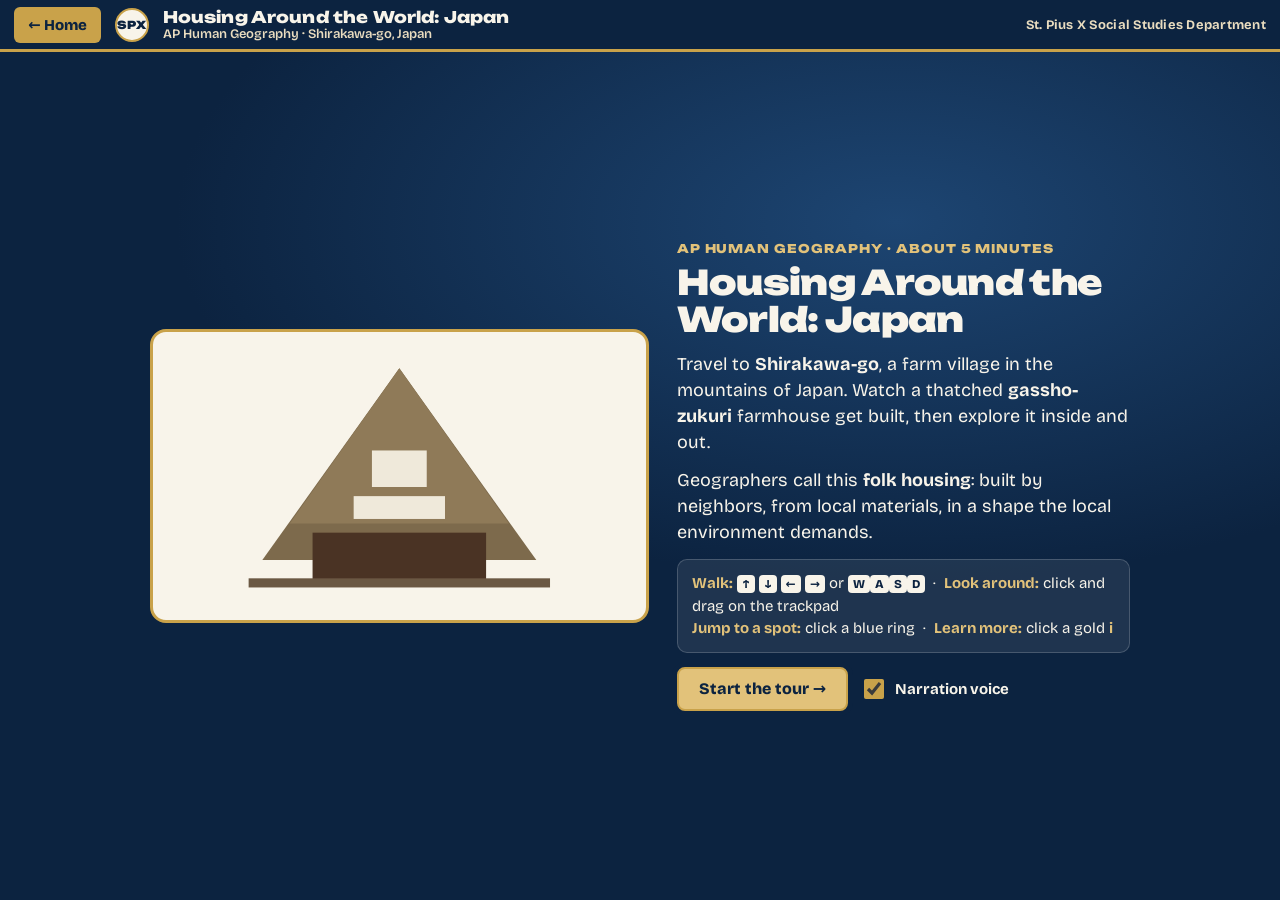
==== japan/index.html @ 526ba835 "Add open house kiosk app: Lowell Mills and Japan housing demos A menu page lets visitors pick one ~5" ====
<!doctype html>
<html lang="en"><head><meta charset="utf-8"><meta name="viewport" content="width=device-width,initial-scale=1,viewport-fit=cover">
<title>Folk vs. Popular Housing</title>
<meta name="description" content="Watch a folk gassho-zukuri farmhouse and a popular Levittown ranch house get built, then explore them in 3D.">
<style>
:root {
  --bg: #14181f;
  --panel: rgba(18, 22, 30, 0.86);
  --panel-solid: #1b212b;
  --line: rgba(255, 255, 255, 0.14);
  --text: #f4f1ea;
  --muted: #b9b4a8;
  --gold: #ffd27a;
  --folk: #c9a35c;
  --pop: #7fb2d9;
  --radius: 14px;
  --font: system-ui, -apple-system, "Segoe UI", Roboto, sans-serif;
  color-scheme: dark;
}

* { box-sizing: border-box; }
html, body { margin: 0; height: 100%; background: var(--bg); color: var(--text); font-family: var(--font); -webkit-tap-highlight-color: transparent; }
body { overflow: hidden; }
button { font: inherit; color: inherit; cursor: pointer; }
[hidden] { display: none !important; }

#stage { position: fixed; inset: 0; }
#stage canvas { display: block; width: 100%; height: 100%; cursor: grab; }

/* ---------- buttons ---------- */
.btn {
  border: 1px solid var(--line); background: var(--panel); color: var(--text);
  padding: 10px 16px; border-radius: 999px; font-weight: 600; font-size: 15px;
  backdrop-filter: blur(6px); -webkit-backdrop-filter: blur(6px);
  transition: background .15s, border-color .15s, transform .1s;
  white-space: nowrap;
}
.btn:hover { border-color: rgba(255, 255, 255, 0.35); }
.btn:active { transform: scale(0.97); }
.btn.primary { background: var(--gold); color: #1d1a12; border-color: var(--gold); }
.btn.primary:hover { background: #ffdc95; }
.btn.ghost { background: rgba(18, 22, 30, 0.6); }
.icon {
  width: 42px; height: 42px; border-radius: 50%; border: 1px solid var(--line);
  background: var(--panel); display: grid; place-items: center; font-weight: 800; font-size: 13px;
  backdrop-filter: blur(6px); -webkit-backdrop-filter: blur(6px);
}
.icon.wide { width: auto; padding: 0 14px; border-radius: 999px; }
.icon svg { width: 22px; height: 22px; }
.icon[aria-pressed="false"] { opacity: 0.55; }
#btn-motion[aria-pressed="true"] { background: var(--gold); color: #1d1a12; opacity: 1; }
#btn-sound[aria-pressed="false"] .waves { display: none; }
button:focus-visible { outline: 3px solid var(--gold); outline-offset: 2px; }

.tag { display: inline-block; font-size: 12px; font-weight: 800; letter-spacing: .06em; text-transform: uppercase; padding: 4px 9px; border-radius: 999px; background: rgba(255, 255, 255, 0.12); }
.tag-folk { background: rgba(201, 163, 92, 0.22); color: #f0cd8c; }
.tag-pop { background: rgba(127, 178, 217, 0.22); color: #a9d2f0; }

/* ---------- home ---------- */
#home {
  position: fixed; inset: 0; overflow-y: auto; z-index: 10;
  background: radial-gradient(1200px 600px at 50% -10%, #2a3341 0%, var(--bg) 60%);
  padding: max(24px, env(safe-area-inset-top)) 16px 40px;
}
.home-head { max-width: 920px; margin: 8px auto 22px; text-align: center; }
.eyebrow { color: var(--gold); font-weight: 700; letter-spacing: .08em; text-transform: uppercase; font-size: 13px; margin: 0 0 6px; }
h1 { font-size: clamp(30px, 6vw, 52px); margin: 0 0 10px; letter-spacing: -0.02em; line-height: 1.05; }
.lede { color: var(--muted); font-size: clamp(15px, 2.2vw, 18px); line-height: 1.5; margin: 0 auto; max-width: 680px; }

.cards { display: grid; grid-template-columns: repeat(auto-fit, minmax(280px, 1fr)); gap: 18px; max-width: 920px; margin: 0 auto; }
.card { background: var(--panel-solid); border: 1px solid var(--line); border-radius: 18px; overflow: hidden; display: flex; flex-direction: column; }
.art { height: 150px; display: grid; place-items: center; }
.art svg { height: 120px; width: auto; }
.art-folk { background: linear-gradient(180deg, #8fb3d6 0%, #d9e3e8 70%, #7a8048 70%); }
.art-pop { background: linear-gradient(180deg, #8db8e6 0%, #eef3f6 70%, #6f8f45 70%); }
.card-body { padding: 16px 18px 18px; display: flex; flex-direction: column; gap: 6px; flex: 1; }
.card h2 { margin: 6px 0 0; font-size: 22px; }
.card .place { margin: 0; color: var(--gold); font-weight: 600; font-size: 14px; }
.card p { margin: 0; color: var(--muted); line-height: 1.45; }
.card .tag { align-self: flex-start; }
.card .start { margin-top: auto; align-self: flex-start; margin-top: 12px; }

.options { max-width: 920px; margin: 22px auto 0; display: flex; flex-wrap: wrap; gap: 12px 22px; align-items: center; justify-content: center; }
.option { display: flex; align-items: center; gap: 10px; flex-wrap: wrap; justify-content: center; }
.opt-label { color: var(--muted); font-weight: 600; }
.segmented { display: inline-flex; background: var(--panel-solid); border: 1px solid var(--line); border-radius: 999px; padding: 3px; }
.segmented button { border: 0; background: transparent; padding: 8px 14px; border-radius: 999px; font-weight: 700; font-size: 14px; color: var(--muted); }
.segmented button[aria-checked="true"] { background: var(--gold); color: #1d1a12; }
.toggle { display: inline-flex; gap: 8px; align-items: center; font-weight: 600; color: var(--muted); cursor: pointer; }
.toggle input { width: 18px; height: 18px; accent-color: var(--gold); }
.toggle.small { display: flex; justify-content: center; font-size: 14px; font-weight: 500; margin: 8px auto 0; max-width: 620px; text-align: left; }
.vr-note { max-width: 620px; margin: 14px auto 0; text-align: center; color: var(--muted); font-size: 14px; line-height: 1.5; background: rgba(255, 210, 122, 0.08); border: 1px solid rgba(255, 210, 122, 0.25); padding: 10px 14px; border-radius: 12px; }
.home-foot { max-width: 720px; margin: 26px auto 0; color: var(--muted); font-size: 14px; line-height: 1.55; text-align: center; }

/* ---------- HUD ---------- */
#hud { position: fixed; inset: 0; pointer-events: none; z-index: 5; }
#hud > * { pointer-events: auto; }
.topbar {
  position: absolute; top: 0; left: 0; right: 0; display: flex; align-items: center; gap: 10px;
  padding: max(10px, env(safe-area-inset-top)) max(12px, env(safe-area-inset-right)) 10px max(12px, env(safe-area-inset-left));
  pointer-events: none;
}
.topbar > * { pointer-events: auto; }
.topbar .title { flex: 1; display: flex; flex-direction: column; align-items: center; gap: 3px; text-align: center; min-width: 0; text-shadow: 0 1px 6px rgba(0,0,0,.7); }
.topbar .title strong { font-size: 17px; white-space: nowrap; overflow: hidden; text-overflow: ellipsis; max-width: 100%; }
.tools { display: flex; gap: 8px; }

.progress { position: absolute; top: calc(max(10px, env(safe-area-inset-top)) + 58px); left: 50%; transform: translateX(-50%); width: min(420px, calc(100% - 32px)); text-align: center; pointer-events: none; }
.progress .bar { height: 5px; border-radius: 9px; background: rgba(0, 0, 0, 0.4); overflow: hidden; }
.progress .bar span { display: block; height: 100%; width: 0; background: var(--gold); transition: width .5s; }
.progress p { margin: 6px 0 0; font-size: 13px; font-weight: 700; text-shadow: 0 1px 4px rgba(0,0,0,.8); }

.bottom {
  position: absolute; left: 0; right: 0; bottom: 0; display: flex; flex-direction: column; align-items: center; gap: 10px;
  padding: 0 16px max(14px, env(safe-area-inset-bottom)); pointer-events: none;
}
.bottom > * { pointer-events: auto; }
.caption {
  margin: 0; max-width: 760px; background: var(--panel); border: 1px solid var(--line); border-radius: var(--radius);
  padding: 12px 16px; font-size: clamp(15px, 2.1vw, 19px); line-height: 1.45; text-align: center;
  backdrop-filter: blur(6px); -webkit-backdrop-filter: blur(6px);
}
.caption:empty { display: none; }
.controls { display: flex; gap: 8px; flex-wrap: wrap; justify-content: center; }
.controls.explore { flex-direction: column; align-items: center; gap: 8px; max-width: 100%; }
.chips { display: flex; gap: 6px; overflow-x: auto; max-width: min(900px, 100vw - 32px); padding: 2px; scrollbar-width: none; }
.chips::-webkit-scrollbar { display: none; }
.chip { border: 1px solid var(--line); background: var(--panel); border-radius: 999px; padding: 8px 12px; font-size: 14px; font-weight: 600; white-space: nowrap; backdrop-filter: blur(6px); -webkit-backdrop-filter: blur(6px); }
.chip[aria-current="true"] { border-color: #5fe0ff; color: #9becff; }
.row { display: flex; gap: 8px; flex-wrap: wrap; justify-content: center; }

.info {
  position: absolute; right: max(16px, env(safe-area-inset-right)); top: 50%; transform: translateY(-50%);
  width: min(380px, calc(100% - 32px)); background: var(--panel-solid); border: 1px solid rgba(255, 210, 122, 0.4);
  border-radius: 18px; padding: 18px 20px 20px; box-shadow: 0 18px 50px rgba(0, 0, 0, 0.45);
  animation: pop .18s ease-out;
}
.info h3 { margin: 0 34px 8px 0; color: var(--gold); font-size: 21px; }
.info p { margin: 0; line-height: 1.55; font-size: 16px; }
.info .close { position: absolute; top: 10px; right: 10px; width: 36px; height: 36px; border-radius: 50%; border: 1px solid var(--line); background: transparent; font-size: 22px; line-height: 1; }
@keyframes pop { from { opacity: 0; transform: translateY(-50%) scale(0.96); } }

.hint { position: absolute; left: 50%; top: calc(max(10px, env(safe-area-inset-top)) + 100px); transform: translateX(-50%); margin: 0; background: rgba(0, 0, 0, 0.55); padding: 7px 14px; border-radius: 999px; font-size: 13px; font-weight: 600; pointer-events: none; transition: opacity .6s; white-space: nowrap; max-width: calc(100% - 24px); overflow: hidden; text-overflow: ellipsis; }
.hint.fade { opacity: 0; }

@media (max-width: 640px) {
  .topbar .title strong { display: none; }
  .hint { white-space: normal; text-align: center; border-radius: 14px; width: max-content; }
  .tools { gap: 6px; }
  .icon { width: 38px; height: 38px; }
  #btn-home { padding: 8px 12px; font-size: 14px; }
  .btn { padding: 9px 13px; font-size: 14px; }
  .info { top: auto; bottom: max(12px, env(safe-area-inset-bottom)); transform: none; left: 16px; right: 16px; width: auto; animation: none; max-height: 60vh; overflow-y: auto; }
  .caption { padding: 10px 12px; }
}
@media (max-height: 480px) and (orientation: landscape) {
  .progress { top: 8px; width: 240px; }
  .topbar .title { visibility: hidden; }
  .hint { top: 56px; }
  .caption { font-size: 14px; padding: 8px 12px; max-width: 70vw; }
  .info { top: 10px; bottom: 10px; transform: none; max-height: none; overflow-y: auto; left: auto; width: 360px; }
}

/* ---------- walking joystick (touch screens) ---------- */
#stick {
  position: absolute; left: max(16px, env(safe-area-inset-left)); bottom: calc(max(14px, env(safe-area-inset-bottom)) + 150px);
  width: 112px; height: 112px; border-radius: 50%; touch-action: none;
  background: radial-gradient(circle, rgba(18, 22, 30, 0.35) 0%, rgba(18, 22, 30, 0.7) 100%);
  border: 2px solid rgba(255, 255, 255, 0.28); backdrop-filter: blur(4px); -webkit-backdrop-filter: blur(4px);
}
#stick .knob {
  position: absolute; left: 50%; top: 50%; width: 48px; height: 48px; margin: -24px 0 0 -24px; border-radius: 50%;
  background: var(--gold); box-shadow: 0 2px 10px rgba(0, 0, 0, 0.45); pointer-events: none;
}
#stick.active { border-color: var(--gold); }
@media (max-width: 640px) { #stick { bottom: calc(max(14px, env(safe-area-inset-bottom)) + 215px); } }
@media (max-height: 480px) and (orientation: landscape) {
  #stick { bottom: max(12px, env(safe-area-inset-bottom)); width: 100px; height: 100px; }
}

/* ---------- VR overlays ---------- */
#vr-exit {
  position: fixed; z-index: 20; top: max(8px, env(safe-area-inset-top)); left: 50%; transform: translateX(-50%);
  width: 34px; height: 34px; border-radius: 50%; border: 1px solid rgba(255,255,255,.3); background: rgba(0,0,0,.45); font-size: 16px; opacity: .7;
}
body.stereo::after { content: ""; position: fixed; top: 0; bottom: 0; left: 50%; width: 2px; margin-left: -1px; background: #000; z-index: 4; pointer-events: none; }
#rotate { position: fixed; inset: 0; z-index: 30; background: var(--bg); display: grid; place-items: center; text-align: center; padding: 24px; }
#rotate p { font-size: 20px; font-weight: 700; max-width: 300px; margin: 18px auto 0; }
#rotate .phone { width: 56px; height: 96px; border: 4px solid var(--gold); border-radius: 12px; margin: 0 auto; animation: turn 1.8s ease-in-out infinite; }
@keyframes turn { 0%, 30% { transform: rotate(0); } 60%, 100% { transform: rotate(-90deg); } }
@media (orientation: landscape) { body.stereo #rotate { display: none !important; } }
@media (orientation: portrait) { body.stereo #rotate { display: grid !important; } }

#loading { position: fixed; inset: 0; z-index: 40; background: rgba(20, 24, 31, 0.92); display: grid; place-content: center; justify-items: center; gap: 14px; font-weight: 700; }
.spinner { width: 42px; height: 42px; border-radius: 50%; border: 4px solid rgba(255,255,255,.15); border-top-color: var(--gold); animation: spin 0.9s linear infinite; }
@keyframes spin { to { transform: rotate(360deg); } }
#fatal { position: fixed; inset: 0; z-index: 50; background: var(--bg); display: grid; place-content: center; text-align: center; padding: 24px; font-size: 18px; line-height: 1.5; }

@media (prefers-reduced-motion: reduce) {
  * { animation-duration: 0.01ms !important; transition-duration: 0.01ms !important; }
}

</style>
</head><body>


  <div id="stage"></div>

  <!-- ===================== Home screen ===================== -->
  <main id="home">
    <header class="home-head">
      <p class="eyebrow">AP Human Geography · Unit 3</p>
      <h1>Folk vs. Popular Housing</h1>
      <p class="lede">Watch two houses get built, step by step, then explore them inside and out. Compare who built each one, what it's made of, and why it looks the way it does.</p>
    </header>

    <section class="cards">
      <article class="card" data-house="gassho">
        <div class="art art-folk" aria-hidden="true">
          <svg viewBox="0 0 200 110"><path d="M100 8 L40 92 H160 Z" fill="#7d6a4c"/><path d="M100 8 L52 76 H148 Z" fill="#8f7a58"/><rect x="62" y="80" width="76" height="22" fill="#4a3324"/><rect x="88" y="44" width="24" height="16" fill="#efe9da"/><rect x="80" y="64" width="40" height="10" fill="#efe9da"/><rect x="34" y="100" width="132" height="4" fill="#6b5843"/></svg>
        </div>
        <div class="card-body">
          <span class="tag tag-folk">Folk housing</span>
          <h2>Gassho-zukuri farmhouse</h2>
          <p class="place">Shirakawa-go, Japan</p>
          <p>A thatched farmhouse built by a whole village, shaped by heavy mountain snow.</p>
          <button class="btn primary start" data-house="gassho">Start the tour</button>
        </div>
      </article>

      <article class="card" data-house="levittown">
        <div class="art art-pop" aria-hidden="true">
          <svg viewBox="0 0 200 110"><rect x="20" y="100" width="160" height="4" fill="#9a9a9a"/><path d="M36 60 L100 32 L164 60 Z" fill="#4a4c50"/><rect x="44" y="60" width="112" height="40" fill="#c9d8b8"/><rect x="56" y="70" width="22" height="16" fill="#a9c8d8" stroke="#fff" stroke-width="2"/><rect x="92" y="70" width="14" height="30" fill="#8f3b33"/><rect x="120" y="70" width="22" height="16" fill="#a9c8d8" stroke="#fff" stroke-width="2"/><rect x="58" y="34" width="10" height="20" fill="#a5523a"/></svg>
        </div>
        <div class="card-body">
          <span class="tag tag-pop">Popular housing</span>
          <h2>Levittown ranch house</h2>
          <p class="place">Levittown, New York, 1949</p>
          <p>A mass-produced suburban house, one of thousands built on an assembly line.</p>
          <button class="btn primary start" data-house="levittown">Start the tour</button>
        </div>
      </article>
    </section>

    <section class="options">
      <div class="option">
        <span class="opt-label">How are you viewing?</span>
        <div class="segmented" role="radiogroup" aria-label="Viewing mode">
          <button role="radio" aria-checked="true" data-mode="screen">On this screen</button>
          <button role="radio" aria-checked="false" data-mode="vr">Cardboard VR</button>
        </div>
      </div>
      <label class="toggle"><input type="checkbox" id="opt-sound" checked> <span>Narration voice</span></label>
      <label class="toggle"><input type="checkbox" id="opt-captions" checked> <span>Captions</span></label>
    </section>
    <p class="vr-note" id="vr-note" hidden></p>
    <label class="toggle small" id="simple-vr-wrap" hidden><input type="checkbox" id="opt-simple-vr"> <span>Use simple split-screen VR instead (try this if VR doesn't start)</span></label>

    <footer class="home-foot">
      <p><strong>Controls:</strong> walk with the arrow keys or W A S D (hold Shift to hurry), and drag to look around. On a phone, walk with the joystick in the corner. Click the blue rings to jump to a spot and the gold <b>i</b> buttons to learn more. <span id="vr-help">In Cardboard VR, look at something for two seconds to select it, and look down at your feet for the menu.</span></p>
    </footer>
  </main>

  <!-- ===================== In-experience HUD ===================== -->
  <div id="hud" hidden>
    <header class="topbar">
      <button class="btn ghost" id="btn-home" aria-label="Back to houses">← Houses</button>
      <div class="title">
        <span class="tag" id="hud-tag">Folk housing</span>
        <strong id="hud-title">House</strong>
      </div>
      <div class="tools">
        <button class="icon" id="btn-cc" aria-pressed="true" title="Captions">CC</button>
        <button class="icon" id="btn-sound" aria-pressed="true" title="Narration">
          <svg viewBox="0 0 24 24"><path d="M4 9v6h4l5 4V5L8 9H4z" fill="currentColor"/><path class="waves" d="M16 8.5a4.5 4.5 0 0 1 0 7M18.5 6a8 8 0 0 1 0 12" stroke="currentColor" stroke-width="2" fill="none" stroke-linecap="round"/></svg>
        </button>
        <button class="icon" id="btn-motion" aria-pressed="false" title="Look around by moving your phone" hidden>
          <svg viewBox="0 0 24 24"><rect x="7" y="2.5" width="10" height="19" rx="2.2" fill="none" stroke="currentColor" stroke-width="2"/><path d="M2.5 9a9 9 0 0 0 0 6M21.5 9a9 9 0 0 1 0 6" stroke="currentColor" stroke-width="2" fill="none" stroke-linecap="round"/></svg>
        </button>
        <button class="icon wide" id="btn-vr" title="Cardboard VR" hidden>VR</button>
      </div>
    </header>

    <div class="progress" id="progress">
      <div class="bar"><span id="progress-fill"></span></div>
      <p id="progress-label">Step 1</p>
    </div>

    <div class="bottom">
      <p id="caption" class="caption" aria-live="polite"></p>
      <div class="controls" id="controls-build">
        <button class="btn" id="btn-pause">Pause</button>
        <button class="btn" id="btn-next">Next step ›</button>
        <button class="btn" id="btn-skip">Skip to the tour »</button>
      </div>
      <div class="controls explore" id="controls-explore" hidden>
        <div class="chips" id="chips"></div>
        <div class="row">
          <button class="btn" id="btn-replay">↺ Watch it built again</button>
          <button class="btn primary" id="btn-switch">Switch house →</button>
        </div>
      </div>
    </div>

    <aside class="info" id="info" hidden>
      <button class="close" id="info-close" aria-label="Close">×</button>
      <h3 id="info-title"></h3>
      <p id="info-body"></p>
    </aside>

    <p class="hint" id="hint"></p>
    <div id="stick" hidden aria-label="Walk: drag the joystick"><div class="knob"></div></div>
  </div>

  <button id="vr-exit" hidden aria-label="Exit VR">✕</button>
  <div id="rotate" hidden><div><div class="phone"></div><p>Turn your phone sideways, then slide it into the viewer.</p></div></div>
  <div id="loading" hidden><div class="spinner"></div><p>Building the scene…</p></div>
  <div id="fatal" hidden></div>

  <script>
(()=>{var Jo="170";var su=1;var rd=0,Ps=1,Hr=2;var ji=100,sd=101,ad=102;var od=200,ld=201,cd=202,hd=203,Ko=204,$o=205,ud=206,dd=207,pd=208,fd=209,md=210,gd=211,vd=212,yd=213,_d=214,xd=0,bd=1,Md=2,Sd=3,wd=4,Ed=5,Td=6,Ad=7;var au=300,Ur=301,Dr=302,Qo=303,el=304,Ya=306,Ji=1e3,gs=1001,tl=1002,Fn=1003,Rd=1004;var Ns=1005;var si=1006,fo=1007;var Cr=1008;var Ti=1009,ou=1010,lu=1011,vs=1012,wc=1013,Ki=1014,ai=1015,Is=1016,Ec=1017,Tc=1018,Nr=1020,cu=35902,hu=1021,uu=1022,jn=1023,du=1024,pu=1025,ys=1026,Or=1027,fu=1028,Ac=1029,mu=1030,Rc=1031;var Cc=1033,fa=33776,ma=33777,ga=33778,va=33779,nl=35840,il=35841,rl=35842,sl=35843,al=36196,ol=37492,ll=37496,cl=37808,hl=37809,ul=37810,dl=37811,pl=37812,fl=37813,ml=37814,gl=37815,vl=37816,yl=37817,_l=37818,xl=37819,bl=37820,Ml=37821,ya=36492,Sl=36494,wl=36495,gu=36283,El=36284,Tl=36285,Al=36286;var _a=2300,Rl=2301,mo=2302,jc=2400,qc=2401,Yc=2402;var Rr="",Ut="srgb",Gr="srgb-linear",Za="linear",_t="srgb";var ur=7680;var Cd=512,Pd=513,Id=514,Ld=515,Ud=516,Dd=517,Nd=518,Od=519,Cl=35044;var Zc="300 es",kr=2e3,xa=2001,Ai=class{addEventListener(e,t){this._listeners===void 0&&(this._listeners={});let n=this._listeners;n[e]===void 0&&(n[e]=[]),n[e].indexOf(t)===-1&&n[e].push(t)}hasEventListener(e,t){if(this._listeners===void 0)return!1;let n=this._listeners;return n[e]!==void 0&&n[e].indexOf(t)!==-1}removeEventListener(e,t){if(this._listeners===void 0)return;let n=this._listeners[e];if(n!==void 0){let r=n.indexOf(t);r!==-1&&n.splice(r,1)}}dispatchEvent(e){if(this._listeners===void 0)return;let t=this._listeners[e.type];if(t!==void 0){e.target=this;let n=t.slice(0);for(let r=0,s=n.length;r<s;r++)n[r].call(this,e);e.target=null}}},en=["00","01","02","03","04","05","06","07","08","09","0a","0b","0c","0d","0e","0f","10","11","12","13","14","15","16","17","18","19","1a","1b","1c","1d","1e","1f","20","21","22","23","24","25","26","27","28","29","2a","2b","2c","2d","2e","2f","30","31","32","33","34","35","36","37","38","39","3a","3b","3c","3d","3e","3f","40","41","42","43","44","45","46","47","48","49","4a","4b","4c","4d","4e","4f","50","51","52","53","54","55","56","57","58","59","5a","5b","5c","5d","5e","5f","60","61","62","63","64","65","66","67","68","69","6a","6b","6c","6d","6e","6f","70","71","72","73","74","75","76","77","78","79","7a","7b","7c","7d","7e","7f","80","81","82","83","84","85","86","87","88","89","8a","8b","8c","8d","8e","8f","90","91","92","93","94","95","96","97","98","99","9a","9b","9c","9d","9e","9f","a0","a1","a2","a3","a4","a5","a6","a7","a8","a9","aa","ab","ac","ad","ae","af","b0","b1","b2","b3","b4","b5","b6","b7","b8","b9","ba","bb","bc","bd","be","bf","c0","c1","c2","c3","c4","c5","c6","c7","c8","c9","ca","cb","cc","cd","ce","cf","d0","d1","d2","d3","d4","d5","d6","d7","d8","d9","da","db","dc","dd","de","df","e0","e1","e2","e3","e4","e5","e6","e7","e8","e9","ea","eb","ec","ed","ee","ef","f0","f1","f2","f3","f4","f5","f6","f7","f8","f9","fa","fb","fc","fd","fe","ff"],Jc=1234567,Zi=Math.PI/180,_s=180/Math.PI;function qn(){let i=4294967295*Math.random()|0,e=4294967295*Math.random()|0,t=4294967295*Math.random()|0,n=4294967295*Math.random()|0;return(en[255&i]+en[i>>8&255]+en[i>>16&255]+en[i>>24&255]+"-"+en[255&e]+en[e>>8&255]+"-"+en[e>>16&15|64]+en[e>>24&255]+"-"+en[63&t|128]+en[t>>8&255]+"-"+en[t>>16&255]+en[t>>24&255]+en[255&n]+en[n>>8&255]+en[n>>16&255]+en[n>>24&255]).toLowerCase()}function Xt(i,e,t){return Math.max(e,Math.min(t,i))}function Pl(i,e){return(i%e+e)%e}function ds(i,e,t){return(1-t)*i+t*e}function kn(i,e){switch(e.constructor){case Float32Array:return i;case Uint32Array:return i/4294967295;case Uint16Array:return i/65535;case Uint8Array:return i/255;case Int32Array:return Math.max(i/2147483647,-1);case Int16Array:return Math.max(i/32767,-1);case Int8Array:return Math.max(i/127,-1);default:throw new Error("Invalid component type.")}}function vt(i,e){switch(e.constructor){case Float32Array:return i;case Uint32Array:return Math.round(4294967295*i);case Uint16Array:return Math.round(65535*i);case Uint8Array:return Math.round(255*i);case Int32Array:return Math.round(2147483647*i);case Int16Array:return Math.round(32767*i);case Int8Array:return Math.round(127*i);default:throw new Error("Invalid component type.")}}var pn={DEG2RAD:Zi,RAD2DEG:_s,generateUUID:qn,clamp:Xt,euclideanModulo:Pl,mapLinear:function(i,e,t,n,r){return n+(i-e)*(r-n)/(t-e)},inverseLerp:function(i,e,t){return i!==e?(t-i)/(e-i):0},lerp:ds,damp:function(i,e,t,n){return ds(i,e,1-Math.exp(-t*n))},pingpong:function(i,e=1){return e-Math.abs(Pl(i,2*e)-e)},smoothstep:function(i,e,t){return i<=e?0:i>=t?1:(i=(i-e)/(t-e))*i*(3-2*i)},smootherstep:function(i,e,t){return i<=e?0:i>=t?1:(i=(i-e)/(t-e))*i*i*(i*(6*i-15)+10)},randInt:function(i,e){return i+Math.floor(Math.random()*(e-i+1))},randFloat:function(i,e){return i+Math.random()*(e-i)},randFloatSpread:function(i){return i*(.5-Math.random())},seededRandom:function(i){i!==void 0&&(Jc=i);let e=Jc+=1831565813;return e=Math.imul(e^e>>>15,1|e),e^=e+Math.imul(e^e>>>7,61|e),((e^e>>>14)>>>0)/4294967296},degToRad:function(i){return i*Zi},radToDeg:function(i){return i*_s},isPowerOfTwo:function(i){return!(i&i-1)&&i!==0},ceilPowerOfTwo:function(i){return Math.pow(2,Math.ceil(Math.log(i)/Math.LN2))},floorPowerOfTwo:function(i){return Math.pow(2,Math.floor(Math.log(i)/Math.LN2))},setQuaternionFromProperEuler:function(i,e,t,n,r){let s=Math.cos,a=Math.sin,o=s(t/2),l=a(t/2),c=s((e+n)/2),h=a((e+n)/2),u=s((e-n)/2),d=a((e-n)/2),p=s((n-e)/2),m=a((n-e)/2);switch(r){case"XYX":i.set(o*h,l*u,l*d,o*c);break;case"YZY":i.set(l*d,o*h,l*u,o*c);break;case"ZXZ":i.set(l*u,l*d,o*h,o*c);break;case"XZX":i.set(o*h,l*m,l*p,o*c);break;case"YXY":i.set(l*p,o*h,l*m,o*c);break;case"ZYZ":i.set(l*m,l*p,o*h,o*c);break;default:console.warn("THREE.MathUtils: .setQuaternionFromProperEuler() encountered an unknown order: "+r)}},normalize:vt,denormalize:kn},pe=class i{constructor(e=0,t=0){i.prototype.isVector2=!0,this.x=e,this.y=t}get width(){return this.x}set width(e){this.x=e}get height(){return this.y}set height(e){this.y=e}set(e,t){return this.x=e,this.y=t,this}setScalar(e){return this.x=e,this.y=e,this}setX(e){return this.x=e,this}setY(e){return this.y=e,this}setComponent(e,t){switch(e){case 0:this.x=t;break;case 1:this.y=t;break;default:throw new Error("index is out of range: "+e)}return this}getComponent(e){switch(e){case 0:return this.x;case 1:return this.y;default:throw new Error("index is out of range: "+e)}}clone(){return new this.constructor(this.x,this.y)}copy(e){return this.x=e.x,this.y=e.y,this}add(e){return this.x+=e.x,this.y+=e.y,this}addScalar(e){return this.x+=e,this.y+=e,this}addVectors(e,t){return this.x=e.x+t.x,this.y=e.y+t.y,this}addScaledVector(e,t){return this.x+=e.x*t,this.y+=e.y*t,this}sub(e){return this.x-=e.x,this.y-=e.y,this}subScalar(e){return this.x-=e,this.y-=e,this}subVectors(e,t){return this.x=e.x-t.x,this.y=e.y-t.y,this}multiply(e){return this.x*=e.x,this.y*=e.y,this}multiplyScalar(e){return this.x*=e,this.y*=e,this}divide(e){return this.x/=e.x,this.y/=e.y,this}divideScalar(e){return this.multiplyScalar(1/e)}applyMatrix3(e){let t=this.x,n=this.y,r=e.elements;return this.x=r[0]*t+r[3]*n+r[6],this.y=r[1]*t+r[4]*n+r[7],this}min(e){return this.x=Math.min(this.x,e.x),this.y=Math.min(this.y,e.y),this}max(e){return this.x=Math.max(this.x,e.x),this.y=Math.max(this.y,e.y),this}clamp(e,t){return this.x=Math.max(e.x,Math.min(t.x,this.x)),this.y=Math.max(e.y,Math.min(t.y,this.y)),this}clampScalar(e,t){return this.x=Math.max(e,Math.min(t,this.x)),this.y=Math.max(e,Math.min(t,this.y)),this}clampLength(e,t){let n=this.length();return this.divideScalar(n||1).multiplyScalar(Math.max(e,Math.min(t,n)))}floor(){return this.x=Math.floor(this.x),this.y=Math.floor(this.y),this}ceil(){return this.x=Math.ceil(this.x),this.y=Math.ceil(this.y),this}round(){return this.x=Math.round(this.x),this.y=Math.round(this.y),this}roundToZero(){return this.x=Math.trunc(this.x),this.y=Math.trunc(this.y),this}negate(){return this.x=-this.x,this.y=-this.y,this}dot(e){return this.x*e.x+this.y*e.y}cross(e){return this.x*e.y-this.y*e.x}lengthSq(){return this.x*this.x+this.y*this.y}length(){return Math.sqrt(this.x*this.x+this.y*this.y)}manhattanLength(){return Math.abs(this.x)+Math.abs(this.y)}normalize(){return this.divideScalar(this.length()||1)}angle(){return Math.atan2(-this.y,-this.x)+Math.PI}angleTo(e){let t=Math.sqrt(this.lengthSq()*e.lengthSq());if(t===0)return Math.PI/2;let n=this.dot(e)/t;return Math.acos(Xt(n,-1,1))}distanceTo(e){return Math.sqrt(this.distanceToSquared(e))}distanceToSquared(e){let t=this.x-e.x,n=this.y-e.y;return t*t+n*n}manhattanDistanceTo(e){return Math.abs(this.x-e.x)+Math.abs(this.y-e.y)}setLength(e){return this.normalize().multiplyScalar(e)}lerp(e,t){return this.x+=(e.x-this.x)*t,this.y+=(e.y-this.y)*t,this}lerpVectors(e,t,n){return this.x=e.x+(t.x-e.x)*n,this.y=e.y+(t.y-e.y)*n,this}equals(e){return e.x===this.x&&e.y===this.y}fromArray(e,t=0){return this.x=e[t],this.y=e[t+1],this}toArray(e=[],t=0){return e[t]=this.x,e[t+1]=this.y,e}fromBufferAttribute(e,t){return this.x=e.getX(t),this.y=e.getY(t),this}rotateAround(e,t){let n=Math.cos(t),r=Math.sin(t),s=this.x-e.x,a=this.y-e.y;return this.x=s*n-a*r+e.x,this.y=s*r+a*n+e.y,this}random(){return this.x=Math.random(),this.y=Math.random(),this}*[Symbol.iterator](){yield this.x,yield this.y}},Qe=class i{constructor(e,t,n,r,s,a,o,l,c){i.prototype.isMatrix3=!0,this.elements=[1,0,0,0,1,0,0,0,1],e!==void 0&&this.set(e,t,n,r,s,a,o,l,c)}set(e,t,n,r,s,a,o,l,c){let h=this.elements;return h[0]=e,h[1]=r,h[2]=o,h[3]=t,h[4]=s,h[5]=l,h[6]=n,h[7]=a,h[8]=c,this}identity(){return this.set(1,0,0,0,1,0,0,0,1),this}copy(e){let t=this.elements,n=e.elements;return t[0]=n[0],t[1]=n[1],t[2]=n[2],t[3]=n[3],t[4]=n[4],t[5]=n[5],t[6]=n[6],t[7]=n[7],t[8]=n[8],this}extractBasis(e,t,n){return e.setFromMatrix3Column(this,0),t.setFromMatrix3Column(this,1),n.setFromMatrix3Column(this,2),this}setFromMatrix4(e){let t=e.elements;return this.set(t[0],t[4],t[8],t[1],t[5],t[9],t[2],t[6],t[10]),this}multiply(e){return this.multiplyMatrices(this,e)}premultiply(e){return this.multiplyMatrices(e,this)}multiplyMatrices(e,t){let n=e.elements,r=t.elements,s=this.elements,a=n[0],o=n[3],l=n[6],c=n[1],h=n[4],u=n[7],d=n[2],p=n[5],m=n[8],_=r[0],f=r[3],g=r[6],v=r[1],y=r[4],x=r[7],I=r[2],C=r[5],S=r[8];return s[0]=a*_+o*v+l*I,s[3]=a*f+o*y+l*C,s[6]=a*g+o*x+l*S,s[1]=c*_+h*v+u*I,s[4]=c*f+h*y+u*C,s[7]=c*g+h*x+u*S,s[2]=d*_+p*v+m*I,s[5]=d*f+p*y+m*C,s[8]=d*g+p*x+m*S,this}multiplyScalar(e){let t=this.elements;return t[0]*=e,t[3]*=e,t[6]*=e,t[1]*=e,t[4]*=e,t[7]*=e,t[2]*=e,t[5]*=e,t[8]*=e,this}determinant(){let e=this.elements,t=e[0],n=e[1],r=e[2],s=e[3],a=e[4],o=e[5],l=e[6],c=e[7],h=e[8];return t*a*h-t*o*c-n*s*h+n*o*l+r*s*c-r*a*l}invert(){let e=this.elements,t=e[0],n=e[1],r=e[2],s=e[3],a=e[4],o=e[5],l=e[6],c=e[7],h=e[8],u=h*a-o*c,d=o*l-h*s,p=c*s-a*l,m=t*u+n*d+r*p;if(m===0)return this.set(0,0,0,0,0,0,0,0,0);let _=1/m;return e[0]=u*_,e[1]=(r*c-h*n)*_,e[2]=(o*n-r*a)*_,e[3]=d*_,e[4]=(h*t-r*l)*_,e[5]=(r*s-o*t)*_,e[6]=p*_,e[7]=(n*l-c*t)*_,e[8]=(a*t-n*s)*_,this}transpose(){let e,t=this.elements;return e=t[1],t[1]=t[3],t[3]=e,e=t[2],t[2]=t[6],t[6]=e,e=t[5],t[5]=t[7],t[7]=e,this}getNormalMatrix(e){return this.setFromMatrix4(e).invert().transpose()}transposeIntoArray(e){let t=this.elements;return e[0]=t[0],e[1]=t[3],e[2]=t[6],e[3]=t[1],e[4]=t[4],e[5]=t[7],e[6]=t[2],e[7]=t[5],e[8]=t[8],this}setUvTransform(e,t,n,r,s,a,o){let l=Math.cos(s),c=Math.sin(s);return this.set(n*l,n*c,-n*(l*a+c*o)+a+e,-r*c,r*l,-r*(-c*a+l*o)+o+t,0,0,1),this}scale(e,t){return this.premultiply(go.makeScale(e,t)),this}rotate(e){return this.premultiply(go.makeRotation(-e)),this}translate(e,t){return this.premultiply(go.makeTranslation(e,t)),this}makeTranslation(e,t){return e.isVector2?this.set(1,0,e.x,0,1,e.y,0,0,1):this.set(1,0,e,0,1,t,0,0,1),this}makeRotation(e){let t=Math.cos(e),n=Math.sin(e);return this.set(t,-n,0,n,t,0,0,0,1),this}makeScale(e,t){return this.set(e,0,0,0,t,0,0,0,1),this}equals(e){let t=this.elements,n=e.elements;for(let r=0;r<9;r++)if(t[r]!==n[r])return!1;return!0}fromArray(e,t=0){for(let n=0;n<9;n++)this.elements[n]=e[n+t];return this}toArray(e=[],t=0){let n=this.elements;return e[t]=n[0],e[t+1]=n[1],e[t+2]=n[2],e[t+3]=n[3],e[t+4]=n[4],e[t+5]=n[5],e[t+6]=n[6],e[t+7]=n[7],e[t+8]=n[8],e}clone(){return new this.constructor().fromArray(this.elements)}},go=new Qe;function vu(i){for(let e=i.length-1;e>=0;--e)if(i[e]>=65535)return!0;return!1}function ba(i){return document.createElementNS("http://www.w3.org/1999/xhtml",i)}function kd(){let i=ba("canvas");return i.style.display="block",i}var Kc={};function us(i){i in Kc||(Kc[i]=!0,console.warn(i))}var dt={enabled:!0,workingColorSpace:Gr,spaces:{},convert:function(i,e,t){return this.enabled!==!1&&e!==t&&e&&t&&(this.spaces[e].transfer===_t&&(i.r=oi(i.r),i.g=oi(i.g),i.b=oi(i.b)),this.spaces[e].primaries!==this.spaces[t].primaries&&(i.applyMatrix3(this.spaces[e].toXYZ),i.applyMatrix3(this.spaces[t].fromXYZ)),this.spaces[t].transfer===_t&&(i.r=Ir(i.r),i.g=Ir(i.g),i.b=Ir(i.b))),i},fromWorkingColorSpace:function(i,e){return this.convert(i,this.workingColorSpace,e)},toWorkingColorSpace:function(i,e){return this.convert(i,e,this.workingColorSpace)},getPrimaries:function(i){return this.spaces[i].primaries},getTransfer:function(i){return i===Rr?Za:this.spaces[i].transfer},getLuminanceCoefficients:function(i,e=this.workingColorSpace){return i.fromArray(this.spaces[e].luminanceCoefficients)},define:function(i){Object.assign(this.spaces,i)},_getMatrix:function(i,e,t){return i.copy(this.spaces[e].toXYZ).multiply(this.spaces[t].fromXYZ)},_getDrawingBufferColorSpace:function(i){return this.spaces[i].outputColorSpaceConfig.drawingBufferColorSpace},_getUnpackColorSpace:function(i=this.workingColorSpace){return this.spaces[i].workingColorSpaceConfig.unpackColorSpace}};function oi(i){return i<.04045?.0773993808*i:Math.pow(.9478672986*i+.0521327014,2.4)}function Ir(i){return i<.0031308?12.92*i:1.055*Math.pow(i,.41666)-.055}var $c=[.64,.33,.3,.6,.15,.06],Qc=[.2126,.7152,.0722],eh=[.3127,.329],th=new Qe().set(.4123908,.3575843,.1804808,.212639,.7151687,.0721923,.0193308,.1191948,.9505322),nh=new Qe().set(3.2409699,-1.5373832,-.4986108,-.9692436,1.8759675,.0415551,.0556301,-.203977,1.0569715),dr;dt.define({[Gr]:{primaries:$c,whitePoint:eh,transfer:Za,toXYZ:th,fromXYZ:nh,luminanceCoefficients:Qc,workingColorSpaceConfig:{unpackColorSpace:Ut},outputColorSpaceConfig:{drawingBufferColorSpace:Ut}},[Ut]:{primaries:$c,whitePoint:eh,transfer:_t,toXYZ:th,fromXYZ:nh,luminanceCoefficients:Qc,outputColorSpaceConfig:{drawingBufferColorSpace:Ut}}});var Il=class{static getDataURL(e){if(/^data:/i.test(e.src)||typeof HTMLCanvasElement>"u")return e.src;let t;if(e instanceof HTMLCanvasElement)t=e;else{dr===void 0&&(dr=ba("canvas")),dr.width=e.width,dr.height=e.height;let n=dr.getContext("2d");e instanceof ImageData?n.putImageData(e,0,0):n.drawImage(e,0,0,e.width,e.height),t=dr}return t.width>2048||t.height>2048?(console.warn("THREE.ImageUtils.getDataURL: Image converted to jpg for performance reasons",e),t.toDataURL("image/jpeg",.6)):t.toDataURL("image/png")}static sRGBToLinear(e){if(typeof HTMLImageElement<"u"&&e instanceof HTMLImageElement||typeof HTMLCanvasElement<"u"&&e instanceof HTMLCanvasElement||typeof ImageBitmap<"u"&&e instanceof ImageBitmap){let t=ba("canvas");t.width=e.width,t.height=e.height;let n=t.getContext("2d");n.drawImage(e,0,0,e.width,e.height);let r=n.getImageData(0,0,e.width,e.height),s=r.data;for(let a=0;a<s.length;a++)s[a]=255*oi(s[a]/255);return n.putImageData(r,0,0),t}if(e.data){let t=e.data.slice(0);for(let n=0;n<t.length;n++)t instanceof Uint8Array||t instanceof Uint8ClampedArray?t[n]=Math.floor(255*oi(t[n]/255)):t[n]=oi(t[n]);return{data:t,width:e.width,height:e.height}}return console.warn("THREE.ImageUtils.sRGBToLinear(): Unsupported image type. No color space conversion applied."),e}},Fd=0,Ma=class{constructor(e=null){this.isSource=!0,Object.defineProperty(this,"id",{value:Fd++}),this.uuid=qn(),this.data=e,this.dataReady=!0,this.version=0}set needsUpdate(e){e===!0&&this.version++}toJSON(e){let t=e===void 0||typeof e=="string";if(!t&&e.images[this.uuid]!==void 0)return e.images[this.uuid];let n={uuid:this.uuid,url:""},r=this.data;if(r!==null){let s;if(Array.isArray(r)){s=[];for(let a=0,o=r.length;a<o;a++)r[a].isDataTexture?s.push(vo(r[a].image)):s.push(vo(r[a]))}else s=vo(r);n.url=s}return t||(e.images[this.uuid]=n),n}};function vo(i){return typeof HTMLImageElement<"u"&&i instanceof HTMLImageElement||typeof HTMLCanvasElement<"u"&&i instanceof HTMLCanvasElement||typeof ImageBitmap<"u"&&i instanceof ImageBitmap?Il.getDataURL(i):i.data?{data:Array.from(i.data),width:i.width,height:i.height,type:i.data.constructor.name}:(console.warn("THREE.Texture: Unable to serialize Texture."),{})}var Bd=0,yn=class i extends Ai{constructor(e=i.DEFAULT_IMAGE,t=i.DEFAULT_MAPPING,n=1001,r=1001,s=1006,a=1008,o=1023,l=1009,c=i.DEFAULT_ANISOTROPY,h=""){super(),this.isTexture=!0,Object.defineProperty(this,"id",{value:Bd++}),this.uuid=qn(),this.name="",this.source=new Ma(e),this.mipmaps=[],this.mapping=t,this.channel=0,this.wrapS=n,this.wrapT=r,this.magFilter=s,this.minFilter=a,this.anisotropy=c,this.format=o,this.internalFormat=null,this.type=l,this.offset=new pe(0,0),this.repeat=new pe(1,1),this.center=new pe(0,0),this.rotation=0,this.matrixAutoUpdate=!0,this.matrix=new Qe,this.generateMipmaps=!0,this.premultiplyAlpha=!1,this.flipY=!0,this.unpackAlignment=4,this.colorSpace=h,this.userData={},this.version=0,this.onUpdate=null,this.isRenderTargetTexture=!1,this.pmremVersion=0}get image(){return this.source.data}set image(e=null){this.source.data=e}updateMatrix(){this.matrix.setUvTransform(this.offset.x,this.offset.y,this.repeat.x,this.repeat.y,this.rotation,this.center.x,this.center.y)}clone(){return new this.constructor().copy(this)}copy(e){return this.name=e.name,this.source=e.source,this.mipmaps=e.mipmaps.slice(0),this.mapping=e.mapping,this.channel=e.channel,this.wrapS=e.wrapS,this.wrapT=e.wrapT,this.magFilter=e.magFilter,this.minFilter=e.minFilter,this.anisotropy=e.anisotropy,this.format=e.format,this.internalFormat=e.internalFormat,this.type=e.type,this.offset.copy(e.offset),this.repeat.copy(e.repeat),this.center.copy(e.center),this.rotation=e.rotation,this.matrixAutoUpdate=e.matrixAutoUpdate,this.matrix.copy(e.matrix),this.generateMipmaps=e.generateMipmaps,this.premultiplyAlpha=e.premultiplyAlpha,this.flipY=e.flipY,this.unpackAlignment=e.unpackAlignment,this.colorSpace=e.colorSpace,this.userData=JSON.parse(JSON.stringify(e.userData)),this.needsUpdate=!0,this}toJSON(e){let t=e===void 0||typeof e=="string";if(!t&&e.textures[this.uuid]!==void 0)return e.textures[this.uuid];let n={metadata:{version:4.6,type:"Texture",generator:"Texture.toJSON"},uuid:this.uuid,name:this.name,image:this.source.toJSON(e).uuid,mapping:this.mapping,channel:this.channel,repeat:[this.repeat.x,this.repeat.y],offset:[this.offset.x,this.offset.y],center:[this.center.x,this.center.y],rotation:this.rotation,wrap:[this.wrapS,this.wrapT],format:this.format,internalFormat:this.internalFormat,type:this.type,colorSpace:this.colorSpace,minFilter:this.minFilter,magFilter:this.magFilter,anisotropy:this.anisotropy,flipY:this.flipY,generateMipmaps:this.generateMipmaps,premultiplyAlpha:this.premultiplyAlpha,unpackAlignment:this.unpackAlignment};return Object.keys(this.userData).length>0&&(n.userData=this.userData),t||(e.textures[this.uuid]=n),n}dispose(){this.dispatchEvent({type:"dispose"})}transformUv(e){if(this.mapping!==au)return e;if(e.applyMatrix3(this.matrix),e.x<0||e.x>1)switch(this.wrapS){case Ji:e.x=e.x-Math.floor(e.x);break;case gs:e.x=e.x<0?0:1;break;case tl:Math.abs(Math.floor(e.x)%2)===1?e.x=Math.ceil(e.x)-e.x:e.x=e.x-Math.floor(e.x)}if(e.y<0||e.y>1)switch(this.wrapT){case Ji:e.y=e.y-Math.floor(e.y);break;case gs:e.y=e.y<0?0:1;break;case tl:Math.abs(Math.floor(e.y)%2)===1?e.y=Math.ceil(e.y)-e.y:e.y=e.y-Math.floor(e.y)}return this.flipY&&(e.y=1-e.y),e}set needsUpdate(e){e===!0&&(this.version++,this.source.needsUpdate=!0)}set needsPMREMUpdate(e){e===!0&&this.pmremVersion++}};yn.DEFAULT_IMAGE=null,yn.DEFAULT_MAPPING=au,yn.DEFAULT_ANISOTROPY=1;var gt=class i{constructor(e=0,t=0,n=0,r=1){i.prototype.isVector4=!0,this.x=e,this.y=t,this.z=n,this.w=r}get width(){return this.z}set width(e){this.z=e}get height(){return this.w}set height(e){this.w=e}set(e,t,n,r){return this.x=e,this.y=t,this.z=n,this.w=r,this}setScalar(e){return this.x=e,this.y=e,this.z=e,this.w=e,this}setX(e){return this.x=e,this}setY(e){return this.y=e,this}setZ(e){return this.z=e,this}setW(e){return this.w=e,this}setComponent(e,t){switch(e){case 0:this.x=t;break;case 1:this.y=t;break;case 2:this.z=t;break;case 3:this.w=t;break;default:throw new Error("index is out of range: "+e)}return this}getComponent(e){switch(e){case 0:return this.x;case 1:return this.y;case 2:return this.z;case 3:return this.w;default:throw new Error("index is out of range: "+e)}}clone(){return new this.constructor(this.x,this.y,this.z,this.w)}copy(e){return this.x=e.x,this.y=e.y,this.z=e.z,this.w=e.w!==void 0?e.w:1,this}add(e){return this.x+=e.x,this.y+=e.y,this.z+=e.z,this.w+=e.w,this}addScalar(e){return this.x+=e,this.y+=e,this.z+=e,this.w+=e,this}addVectors(e,t){return this.x=e.x+t.x,this.y=e.y+t.y,this.z=e.z+t.z,this.w=e.w+t.w,this}addScaledVector(e,t){return this.x+=e.x*t,this.y+=e.y*t,this.z+=e.z*t,this.w+=e.w*t,this}sub(e){return this.x-=e.x,this.y-=e.y,this.z-=e.z,this.w-=e.w,this}subScalar(e){return this.x-=e,this.y-=e,this.z-=e,this.w-=e,this}subVectors(e,t){return this.x=e.x-t.x,this.y=e.y-t.y,this.z=e.z-t.z,this.w=e.w-t.w,this}multiply(e){return this.x*=e.x,this.y*=e.y,this.z*=e.z,this.w*=e.w,this}multiplyScalar(e){return this.x*=e,this.y*=e,this.z*=e,this.w*=e,this}applyMatrix4(e){let t=this.x,n=this.y,r=this.z,s=this.w,a=e.elements;return this.x=a[0]*t+a[4]*n+a[8]*r+a[12]*s,this.y=a[1]*t+a[5]*n+a[9]*r+a[13]*s,this.z=a[2]*t+a[6]*n+a[10]*r+a[14]*s,this.w=a[3]*t+a[7]*n+a[11]*r+a[15]*s,this}divide(e){return this.x/=e.x,this.y/=e.y,this.z/=e.z,this.w/=e.w,this}divideScalar(e){return this.multiplyScalar(1/e)}setAxisAngleFromQuaternion(e){this.w=2*Math.acos(e.w);let t=Math.sqrt(1-e.w*e.w);return t<1e-4?(this.x=1,this.y=0,this.z=0):(this.x=e.x/t,this.y=e.y/t,this.z=e.z/t),this}setAxisAngleFromRotationMatrix(e){let t,n,r,s,l=e.elements,c=l[0],h=l[4],u=l[8],d=l[1],p=l[5],m=l[9],_=l[2],f=l[6],g=l[10];if(Math.abs(h-d)<.01&&Math.abs(u-_)<.01&&Math.abs(m-f)<.01){if(Math.abs(h+d)<.1&&Math.abs(u+_)<.1&&Math.abs(m+f)<.1&&Math.abs(c+p+g-3)<.1)return this.set(1,0,0,0),this;t=Math.PI;let y=(c+1)/2,x=(p+1)/2,I=(g+1)/2,C=(h+d)/4,S=(u+_)/4,A=(m+f)/4;return y>x&&y>I?y<.01?(n=0,r=.707106781,s=.707106781):(n=Math.sqrt(y),r=C/n,s=S/n):x>I?x<.01?(n=.707106781,r=0,s=.707106781):(r=Math.sqrt(x),n=C/r,s=A/r):I<.01?(n=.707106781,r=.707106781,s=0):(s=Math.sqrt(I),n=S/s,r=A/s),this.set(n,r,s,t),this}let v=Math.sqrt((f-m)*(f-m)+(u-_)*(u-_)+(d-h)*(d-h));return Math.abs(v)<.001&&(v=1),this.x=(f-m)/v,this.y=(u-_)/v,this.z=(d-h)/v,this.w=Math.acos((c+p+g-1)/2),this}setFromMatrixPosition(e){let t=e.elements;return this.x=t[12],this.y=t[13],this.z=t[14],this.w=t[15],this}min(e){return this.x=Math.min(this.x,e.x),this.y=Math.min(this.y,e.y),this.z=Math.min(this.z,e.z),this.w=Math.min(this.w,e.w),this}max(e){return this.x=Math.max(this.x,e.x),this.y=Math.max(this.y,e.y),this.z=Math.max(this.z,e.z),this.w=Math.max(this.w,e.w),this}clamp(e,t){return this.x=Math.max(e.x,Math.min(t.x,this.x)),this.y=Math.max(e.y,Math.min(t.y,this.y)),this.z=Math.max(e.z,Math.min(t.z,this.z)),this.w=Math.max(e.w,Math.min(t.w,this.w)),this}clampScalar(e,t){return this.x=Math.max(e,Math.min(t,this.x)),this.y=Math.max(e,Math.min(t,this.y)),this.z=Math.max(e,Math.min(t,this.z)),this.w=Math.max(e,Math.min(t,this.w)),this}clampLength(e,t){let n=this.length();return this.divideScalar(n||1).multiplyScalar(Math.max(e,Math.min(t,n)))}floor(){return this.x=Math.floor(this.x),this.y=Math.floor(this.y),this.z=Math.floor(this.z),this.w=Math.floor(this.w),this}ceil(){return this.x=Math.ceil(this.x),this.y=Math.ceil(this.y),this.z=Math.ceil(this.z),this.w=Math.ceil(this.w),this}round(){return this.x=Math.round(this.x),this.y=Math.round(this.y),this.z=Math.round(this.z),this.w=Math.round(this.w),this}roundToZero(){return this.x=Math.trunc(this.x),this.y=Math.trunc(this.y),this.z=Math.trunc(this.z),this.w=Math.trunc(this.w),this}negate(){return this.x=-this.x,this.y=-this.y,this.z=-this.z,this.w=-this.w,this}dot(e){return this.x*e.x+this.y*e.y+this.z*e.z+this.w*e.w}lengthSq(){return this.x*this.x+this.y*this.y+this.z*this.z+this.w*this.w}length(){return Math.sqrt(this.x*this.x+this.y*this.y+this.z*this.z+this.w*this.w)}manhattanLength(){return Math.abs(this.x)+Math.abs(this.y)+Math.abs(this.z)+Math.abs(this.w)}normalize(){return this.divideScalar(this.length()||1)}setLength(e){return this.normalize().multiplyScalar(e)}lerp(e,t){return this.x+=(e.x-this.x)*t,this.y+=(e.y-this.y)*t,this.z+=(e.z-this.z)*t,this.w+=(e.w-this.w)*t,this}lerpVectors(e,t,n){return this.x=e.x+(t.x-e.x)*n,this.y=e.y+(t.y-e.y)*n,this.z=e.z+(t.z-e.z)*n,this.w=e.w+(t.w-e.w)*n,this}equals(e){return e.x===this.x&&e.y===this.y&&e.z===this.z&&e.w===this.w}fromArray(e,t=0){return this.x=e[t],this.y=e[t+1],this.z=e[t+2],this.w=e[t+3],this}toArray(e=[],t=0){return e[t]=this.x,e[t+1]=this.y,e[t+2]=this.z,e[t+3]=this.w,e}fromBufferAttribute(e,t){return this.x=e.getX(t),this.y=e.getY(t),this.z=e.getZ(t),this.w=e.getW(t),this}random(){return this.x=Math.random(),this.y=Math.random(),this.z=Math.random(),this.w=Math.random(),this}*[Symbol.iterator](){yield this.x,yield this.y,yield this.z,yield this.w}},Ll=class extends Ai{constructor(e=1,t=1,n={}){super(),this.isRenderTarget=!0,this.width=e,this.height=t,this.depth=1,this.scissor=new gt(0,0,e,t),this.scissorTest=!1,this.viewport=new gt(0,0,e,t);let r={width:e,height:t,depth:1};n=Object.assign({generateMipmaps:!1,internalFormat:null,minFilter:si,depthBuffer:!0,stencilBuffer:!1,resolveDepthBuffer:!0,resolveStencilBuffer:!0,depthTexture:null,samples:0,count:1},n);let s=new yn(r,n.mapping,n.wrapS,n.wrapT,n.magFilter,n.minFilter,n.format,n.type,n.anisotropy,n.colorSpace);s.flipY=!1,s.generateMipmaps=n.generateMipmaps,s.internalFormat=n.internalFormat,this.textures=[];let a=n.count;for(let o=0;o<a;o++)this.textures[o]=s.clone(),this.textures[o].isRenderTargetTexture=!0;this.depthBuffer=n.depthBuffer,this.stencilBuffer=n.stencilBuffer,this.resolveDepthBuffer=n.resolveDepthBuffer,this.resolveStencilBuffer=n.resolveStencilBuffer,this.depthTexture=n.depthTexture,this.samples=n.samples}get texture(){return this.textures[0]}set texture(e){this.textures[0]=e}setSize(e,t,n=1){if(this.width!==e||this.height!==t||this.depth!==n){this.width=e,this.height=t,this.depth=n;for(let r=0,s=this.textures.length;r<s;r++)this.textures[r].image.width=e,this.textures[r].image.height=t,this.textures[r].image.depth=n;this.dispose()}this.viewport.set(0,0,e,t),this.scissor.set(0,0,e,t)}clone(){return new this.constructor().copy(this)}copy(e){this.width=e.width,this.height=e.height,this.depth=e.depth,this.scissor.copy(e.scissor),this.scissorTest=e.scissorTest,this.viewport.copy(e.viewport),this.textures.length=0;for(let n=0,r=e.textures.length;n<r;n++)this.textures[n]=e.textures[n].clone(),this.textures[n].isRenderTargetTexture=!0;let t=Object.assign({},e.texture.image);return this.texture.source=new Ma(t),this.depthBuffer=e.depthBuffer,this.stencilBuffer=e.stencilBuffer,this.resolveDepthBuffer=e.resolveDepthBuffer,this.resolveStencilBuffer=e.resolveStencilBuffer,e.depthTexture!==null&&(this.depthTexture=e.depthTexture.clone()),this.samples=e.samples,this}dispose(){this.dispatchEvent({type:"dispose"})}},li=class extends Ll{constructor(e=1,t=1,n={}){super(e,t,n),this.isWebGLRenderTarget=!0}},Sa=class extends yn{constructor(e=null,t=1,n=1,r=1){super(null),this.isDataArrayTexture=!0,this.image={data:e,width:t,height:n,depth:r},this.magFilter=Fn,this.minFilter=Fn,this.wrapR=gs,this.generateMipmaps=!1,this.flipY=!1,this.unpackAlignment=1,this.layerUpdates=new Set}addLayerUpdate(e){this.layerUpdates.add(e)}clearLayerUpdates(){this.layerUpdates.clear()}};var Ul=class extends yn{constructor(e=null,t=1,n=1,r=1){super(null),this.isData3DTexture=!0,this.image={data:e,width:t,height:n,depth:r},this.magFilter=Fn,this.minFilter=Fn,this.wrapR=gs,this.generateMipmaps=!1,this.flipY=!1,this.unpackAlignment=1}};var Kt=class{constructor(e=0,t=0,n=0,r=1){this.isQuaternion=!0,this._x=e,this._y=t,this._z=n,this._w=r}static slerpFlat(e,t,n,r,s,a,o){let l=n[r+0],c=n[r+1],h=n[r+2],u=n[r+3],d=s[a+0],p=s[a+1],m=s[a+2],_=s[a+3];if(o===0)return e[t+0]=l,e[t+1]=c,e[t+2]=h,void(e[t+3]=u);if(o===1)return e[t+0]=d,e[t+1]=p,e[t+2]=m,void(e[t+3]=_);if(u!==_||l!==d||c!==p||h!==m){let f=1-o,g=l*d+c*p+h*m+u*_,v=g>=0?1:-1,y=1-g*g;if(y>Number.EPSILON){let I=Math.sqrt(y),C=Math.atan2(I,g*v);f=Math.sin(f*C)/I,o=Math.sin(o*C)/I}let x=o*v;if(l=l*f+d*x,c=c*f+p*x,h=h*f+m*x,u=u*f+_*x,f===1-o){let I=1/Math.sqrt(l*l+c*c+h*h+u*u);l*=I,c*=I,h*=I,u*=I}}e[t]=l,e[t+1]=c,e[t+2]=h,e[t+3]=u}static multiplyQuaternionsFlat(e,t,n,r,s,a){let o=n[r],l=n[r+1],c=n[r+2],h=n[r+3],u=s[a],d=s[a+1],p=s[a+2],m=s[a+3];return e[t]=o*m+h*u+l*p-c*d,e[t+1]=l*m+h*d+c*u-o*p,e[t+2]=c*m+h*p+o*d-l*u,e[t+3]=h*m-o*u-l*d-c*p,e}get x(){return this._x}set x(e){this._x=e,this._onChangeCallback()}get y(){return this._y}set y(e){this._y=e,this._onChangeCallback()}get z(){return this._z}set z(e){this._z=e,this._onChangeCallback()}get w(){return this._w}set w(e){this._w=e,this._onChangeCallback()}set(e,t,n,r){return this._x=e,this._y=t,this._z=n,this._w=r,this._onChangeCallback(),this}clone(){return new this.constructor(this._x,this._y,this._z,this._w)}copy(e){return this._x=e.x,this._y=e.y,this._z=e.z,this._w=e.w,this._onChangeCallback(),this}setFromEuler(e,t=!0){let n=e._x,r=e._y,s=e._z,a=e._order,o=Math.cos,l=Math.sin,c=o(n/2),h=o(r/2),u=o(s/2),d=l(n/2),p=l(r/2),m=l(s/2);switch(a){case"XYZ":this._x=d*h*u+c*p*m,this._y=c*p*u-d*h*m,this._z=c*h*m+d*p*u,this._w=c*h*u-d*p*m;break;case"YXZ":this._x=d*h*u+c*p*m,this._y=c*p*u-d*h*m,this._z=c*h*m-d*p*u,this._w=c*h*u+d*p*m;break;case"ZXY":this._x=d*h*u-c*p*m,this._y=c*p*u+d*h*m,this._z=c*h*m+d*p*u,this._w=c*h*u-d*p*m;break;case"ZYX":this._x=d*h*u-c*p*m,this._y=c*p*u+d*h*m,this._z=c*h*m-d*p*u,this._w=c*h*u+d*p*m;break;case"YZX":this._x=d*h*u+c*p*m,this._y=c*p*u+d*h*m,this._z=c*h*m-d*p*u,this._w=c*h*u-d*p*m;break;case"XZY":this._x=d*h*u-c*p*m,this._y=c*p*u-d*h*m,this._z=c*h*m+d*p*u,this._w=c*h*u+d*p*m;break;default:console.warn("THREE.Quaternion: .setFromEuler() encountered an unknown order: "+a)}return t===!0&&this._onChangeCallback(),this}setFromAxisAngle(e,t){let n=t/2,r=Math.sin(n);return this._x=e.x*r,this._y=e.y*r,this._z=e.z*r,this._w=Math.cos(n),this._onChangeCallback(),this}setFromRotationMatrix(e){let t=e.elements,n=t[0],r=t[4],s=t[8],a=t[1],o=t[5],l=t[9],c=t[2],h=t[6],u=t[10],d=n+o+u;if(d>0){let p=.5/Math.sqrt(d+1);this._w=.25/p,this._x=(h-l)*p,this._y=(s-c)*p,this._z=(a-r)*p}else if(n>o&&n>u){let p=2*Math.sqrt(1+n-o-u);this._w=(h-l)/p,this._x=.25*p,this._y=(r+a)/p,this._z=(s+c)/p}else if(o>u){let p=2*Math.sqrt(1+o-n-u);this._w=(s-c)/p,this._x=(r+a)/p,this._y=.25*p,this._z=(l+h)/p}else{let p=2*Math.sqrt(1+u-n-o);this._w=(a-r)/p,this._x=(s+c)/p,this._y=(l+h)/p,this._z=.25*p}return this._onChangeCallback(),this}setFromUnitVectors(e,t){let n=e.dot(t)+1;return n<Number.EPSILON?(n=0,Math.abs(e.x)>Math.abs(e.z)?(this._x=-e.y,this._y=e.x,this._z=0,this._w=n):(this._x=0,this._y=-e.z,this._z=e.y,this._w=n)):(this._x=e.y*t.z-e.z*t.y,this._y=e.z*t.x-e.x*t.z,this._z=e.x*t.y-e.y*t.x,this._w=n),this.normalize()}angleTo(e){return 2*Math.acos(Math.abs(Xt(this.dot(e),-1,1)))}rotateTowards(e,t){let n=this.angleTo(e);if(n===0)return this;let r=Math.min(1,t/n);return this.slerp(e,r),this}identity(){return this.set(0,0,0,1)}invert(){return this.conjugate()}conjugate(){return this._x*=-1,this._y*=-1,this._z*=-1,this._onChangeCallback(),this}dot(e){return this._x*e._x+this._y*e._y+this._z*e._z+this._w*e._w}lengthSq(){return this._x*this._x+this._y*this._y+this._z*this._z+this._w*this._w}length(){return Math.sqrt(this._x*this._x+this._y*this._y+this._z*this._z+this._w*this._w)}normalize(){let e=this.length();return e===0?(this._x=0,this._y=0,this._z=0,this._w=1):(e=1/e,this._x=this._x*e,this._y=this._y*e,this._z=this._z*e,this._w=this._w*e),this._onChangeCallback(),this}multiply(e){return this.multiplyQuaternions(this,e)}premultiply(e){return this.multiplyQuaternions(e,this)}multiplyQuaternions(e,t){let n=e._x,r=e._y,s=e._z,a=e._w,o=t._x,l=t._y,c=t._z,h=t._w;return this._x=n*h+a*o+r*c-s*l,this._y=r*h+a*l+s*o-n*c,this._z=s*h+a*c+n*l-r*o,this._w=a*h-n*o-r*l-s*c,this._onChangeCallback(),this}slerp(e,t){if(t===0)return this;if(t===1)return this.copy(e);let n=this._x,r=this._y,s=this._z,a=this._w,o=a*e._w+n*e._x+r*e._y+s*e._z;if(o<0?(this._w=-e._w,this._x=-e._x,this._y=-e._y,this._z=-e._z,o=-o):this.copy(e),o>=1)return this._w=a,this._x=n,this._y=r,this._z=s,this;let l=1-o*o;if(l<=Number.EPSILON){let p=1-t;return this._w=p*a+t*this._w,this._x=p*n+t*this._x,this._y=p*r+t*this._y,this._z=p*s+t*this._z,this.normalize(),this}let c=Math.sqrt(l),h=Math.atan2(c,o),u=Math.sin((1-t)*h)/c,d=Math.sin(t*h)/c;return this._w=a*u+this._w*d,this._x=n*u+this._x*d,this._y=r*u+this._y*d,this._z=s*u+this._z*d,this._onChangeCallback(),this}slerpQuaternions(e,t,n){return this.copy(e).slerp(t,n)}random(){let e=2*Math.PI*Math.random(),t=2*Math.PI*Math.random(),n=Math.random(),r=Math.sqrt(1-n),s=Math.sqrt(n);return this.set(r*Math.sin(e),r*Math.cos(e),s*Math.sin(t),s*Math.cos(t))}equals(e){return e._x===this._x&&e._y===this._y&&e._z===this._z&&e._w===this._w}fromArray(e,t=0){return this._x=e[t],this._y=e[t+1],this._z=e[t+2],this._w=e[t+3],this._onChangeCallback(),this}toArray(e=[],t=0){return e[t]=this._x,e[t+1]=this._y,e[t+2]=this._z,e[t+3]=this._w,e}fromBufferAttribute(e,t){return this._x=e.getX(t),this._y=e.getY(t),this._z=e.getZ(t),this._w=e.getW(t),this._onChangeCallback(),this}toJSON(){return this.toArray()}_onChange(e){return this._onChangeCallback=e,this}_onChangeCallback(){}*[Symbol.iterator](){yield this._x,yield this._y,yield this._z,yield this._w}},E=class i{constructor(e=0,t=0,n=0){i.prototype.isVector3=!0,this.x=e,this.y=t,this.z=n}set(e,t,n){return n===void 0&&(n=this.z),this.x=e,this.y=t,this.z=n,this}setScalar(e){return this.x=e,this.y=e,this.z=e,this}setX(e){return this.x=e,this}setY(e){return this.y=e,this}setZ(e){return this.z=e,this}setComponent(e,t){switch(e){case 0:this.x=t;break;case 1:this.y=t;break;case 2:this.z=t;break;default:throw new Error("index is out of range: "+e)}return this}getComponent(e){switch(e){case 0:return this.x;case 1:return this.y;case 2:return this.z;default:throw new Error("index is out of range: "+e)}}clone(){return new this.constructor(this.x,this.y,this.z)}copy(e){return this.x=e.x,this.y=e.y,this.z=e.z,this}add(e){return this.x+=e.x,this.y+=e.y,this.z+=e.z,this}addScalar(e){return this.x+=e,this.y+=e,this.z+=e,this}addVectors(e,t){return this.x=e.x+t.x,this.y=e.y+t.y,this.z=e.z+t.z,this}addScaledVector(e,t){return this.x+=e.x*t,this.y+=e.y*t,this.z+=e.z*t,this}sub(e){return this.x-=e.x,this.y-=e.y,this.z-=e.z,this}subScalar(e){return this.x-=e,this.y-=e,this.z-=e,this}subVectors(e,t){return this.x=e.x-t.x,this.y=e.y-t.y,this.z=e.z-t.z,this}multiply(e){return this.x*=e.x,this.y*=e.y,this.z*=e.z,this}multiplyScalar(e){return this.x*=e,this.y*=e,this.z*=e,this}multiplyVectors(e,t){return this.x=e.x*t.x,this.y=e.y*t.y,this.z=e.z*t.z,this}applyEuler(e){return this.applyQuaternion(ih.setFromEuler(e))}applyAxisAngle(e,t){return this.applyQuaternion(ih.setFromAxisAngle(e,t))}applyMatrix3(e){let t=this.x,n=this.y,r=this.z,s=e.elements;return this.x=s[0]*t+s[3]*n+s[6]*r,this.y=s[1]*t+s[4]*n+s[7]*r,this.z=s[2]*t+s[5]*n+s[8]*r,this}applyNormalMatrix(e){return this.applyMatrix3(e).normalize()}applyMatrix4(e){let t=this.x,n=this.y,r=this.z,s=e.elements,a=1/(s[3]*t+s[7]*n+s[11]*r+s[15]);return this.x=(s[0]*t+s[4]*n+s[8]*r+s[12])*a,this.y=(s[1]*t+s[5]*n+s[9]*r+s[13])*a,this.z=(s[2]*t+s[6]*n+s[10]*r+s[14])*a,this}applyQuaternion(e){let t=this.x,n=this.y,r=this.z,s=e.x,a=e.y,o=e.z,l=e.w,c=2*(a*r-o*n),h=2*(o*t-s*r),u=2*(s*n-a*t);return this.x=t+l*c+a*u-o*h,this.y=n+l*h+o*c-s*u,this.z=r+l*u+s*h-a*c,this}project(e){return this.applyMatrix4(e.matrixWorldInverse).applyMatrix4(e.projectionMatrix)}unproject(e){return this.applyMatrix4(e.projectionMatrixInverse).applyMatrix4(e.matrixWorld)}transformDirection(e){let t=this.x,n=this.y,r=this.z,s=e.elements;return this.x=s[0]*t+s[4]*n+s[8]*r,this.y=s[1]*t+s[5]*n+s[9]*r,this.z=s[2]*t+s[6]*n+s[10]*r,this.normalize()}divide(e){return this.x/=e.x,this.y/=e.y,this.z/=e.z,this}divideScalar(e){return this.multiplyScalar(1/e)}min(e){return this.x=Math.min(this.x,e.x),this.y=Math.min(this.y,e.y),this.z=Math.min(this.z,e.z),this}max(e){return this.x=Math.max(this.x,e.x),this.y=Math.max(this.y,e.y),this.z=Math.max(this.z,e.z),this}clamp(e,t){return this.x=Math.max(e.x,Math.min(t.x,this.x)),this.y=Math.max(e.y,Math.min(t.y,this.y)),this.z=Math.max(e.z,Math.min(t.z,this.z)),this}clampScalar(e,t){return this.x=Math.max(e,Math.min(t,this.x)),this.y=Math.max(e,Math.min(t,this.y)),this.z=Math.max(e,Math.min(t,this.z)),this}clampLength(e,t){let n=this.length();return this.divideScalar(n||1).multiplyScalar(Math.max(e,Math.min(t,n)))}floor(){return this.x=Math.floor(this.x),this.y=Math.floor(this.y),this.z=Math.floor(this.z),this}ceil(){return this.x=Math.ceil(this.x),this.y=Math.ceil(this.y),this.z=Math.ceil(this.z),this}round(){return this.x=Math.round(this.x),this.y=Math.round(this.y),this.z=Math.round(this.z),this}roundToZero(){return this.x=Math.trunc(this.x),this.y=Math.trunc(this.y),this.z=Math.trunc(this.z),this}negate(){return this.x=-this.x,this.y=-this.y,this.z=-this.z,this}dot(e){return this.x*e.x+this.y*e.y+this.z*e.z}lengthSq(){return this.x*this.x+this.y*this.y+this.z*this.z}length(){return Math.sqrt(this.x*this.x+this.y*this.y+this.z*this.z)}manhattanLength(){return Math.abs(this.x)+Math.abs(this.y)+Math.abs(this.z)}normalize(){return this.divideScalar(this.length()||1)}setLength(e){return this.normalize().multiplyScalar(e)}lerp(e,t){return this.x+=(e.x-this.x)*t,this.y+=(e.y-this.y)*t,this.z+=(e.z-this.z)*t,this}lerpVectors(e,t,n){return this.x=e.x+(t.x-e.x)*n,this.y=e.y+(t.y-e.y)*n,this.z=e.z+(t.z-e.z)*n,this}cross(e){return this.crossVectors(this,e)}crossVectors(e,t){let n=e.x,r=e.y,s=e.z,a=t.x,o=t.y,l=t.z;return this.x=r*l-s*o,this.y=s*a-n*l,this.z=n*o-r*a,this}projectOnVector(e){let t=e.lengthSq();if(t===0)return this.set(0,0,0);let n=e.dot(this)/t;return this.copy(e).multiplyScalar(n)}projectOnPlane(e){return yo.copy(this).projectOnVector(e),this.sub(yo)}reflect(e){return this.sub(yo.copy(e).multiplyScalar(2*this.dot(e)))}angleTo(e){let t=Math.sqrt(this.lengthSq()*e.lengthSq());if(t===0)return Math.PI/2;let n=this.dot(e)/t;return Math.acos(Xt(n,-1,1))}distanceTo(e){return Math.sqrt(this.distanceToSquared(e))}distanceToSquared(e){let t=this.x-e.x,n=this.y-e.y,r=this.z-e.z;return t*t+n*n+r*r}manhattanDistanceTo(e){return Math.abs(this.x-e.x)+Math.abs(this.y-e.y)+Math.abs(this.z-e.z)}setFromSpherical(e){return this.setFromSphericalCoords(e.radius,e.phi,e.theta)}setFromSphericalCoords(e,t,n){let r=Math.sin(t)*e;return this.x=r*Math.sin(n),this.y=Math.cos(t)*e,this.z=r*Math.cos(n),this}setFromCylindrical(e){return this.setFromCylindricalCoords(e.radius,e.theta,e.y)}setFromCylindricalCoords(e,t,n){return this.x=e*Math.sin(t),this.y=n,this.z=e*Math.cos(t),this}setFromMatrixPosition(e){let t=e.elements;return this.x=t[12],this.y=t[13],this.z=t[14],this}setFromMatrixScale(e){let t=this.setFromMatrixColumn(e,0).length(),n=this.setFromMatrixColumn(e,1).length(),r=this.setFromMatrixColumn(e,2).length();return this.x=t,this.y=n,this.z=r,this}setFromMatrixColumn(e,t){return this.fromArray(e.elements,4*t)}setFromMatrix3Column(e,t){return this.fromArray(e.elements,3*t)}setFromEuler(e){return this.x=e._x,this.y=e._y,this.z=e._z,this}setFromColor(e){return this.x=e.r,this.y=e.g,this.z=e.b,this}equals(e){return e.x===this.x&&e.y===this.y&&e.z===this.z}fromArray(e,t=0){return this.x=e[t],this.y=e[t+1],this.z=e[t+2],this}toArray(e=[],t=0){return e[t]=this.x,e[t+1]=this.y,e[t+2]=this.z,e}fromBufferAttribute(e,t){return this.x=e.getX(t),this.y=e.getY(t),this.z=e.getZ(t),this}random(){return this.x=Math.random(),this.y=Math.random(),this.z=Math.random(),this}randomDirection(){let e=Math.random()*Math.PI*2,t=2*Math.random()-1,n=Math.sqrt(1-t*t);return this.x=n*Math.cos(e),this.y=t,this.z=n*Math.sin(e),this}*[Symbol.iterator](){yield this.x,yield this.y,yield this.z}},yo=new E,ih=new Kt,Sn=class{constructor(e=new E(1/0,1/0,1/0),t=new E(-1/0,-1/0,-1/0)){this.isBox3=!0,this.min=e,this.max=t}set(e,t){return this.min.copy(e),this.max.copy(t),this}setFromArray(e){this.makeEmpty();for(let t=0,n=e.length;t<n;t+=3)this.expandByPoint(Dn.fromArray(e,t));return this}setFromBufferAttribute(e){this.makeEmpty();for(let t=0,n=e.count;t<n;t++)this.expandByPoint(Dn.fromBufferAttribute(e,t));return this}setFromPoints(e){this.makeEmpty();for(let t=0,n=e.length;t<n;t++)this.expandByPoint(e[t]);return this}setFromCenterAndSize(e,t){let n=Dn.copy(t).multiplyScalar(.5);return this.min.copy(e).sub(n),this.max.copy(e).add(n),this}setFromObject(e,t=!1){return this.makeEmpty(),this.expandByObject(e,t)}clone(){return new this.constructor().copy(this)}copy(e){return this.min.copy(e.min),this.max.copy(e.max),this}makeEmpty(){return this.min.x=this.min.y=this.min.z=1/0,this.max.x=this.max.y=this.max.z=-1/0,this}isEmpty(){return this.max.x<this.min.x||this.max.y<this.min.y||this.max.z<this.min.z}getCenter(e){return this.isEmpty()?e.set(0,0,0):e.addVectors(this.min,this.max).multiplyScalar(.5)}getSize(e){return this.isEmpty()?e.set(0,0,0):e.subVectors(this.max,this.min)}expandByPoint(e){return this.min.min(e),this.max.max(e),this}expandByVector(e){return this.min.sub(e),this.max.add(e),this}expandByScalar(e){return this.min.addScalar(-e),this.max.addScalar(e),this}expandByObject(e,t=!1){e.updateWorldMatrix(!1,!1);let n=e.geometry;if(n!==void 0){let s=n.getAttribute("position");if(t===!0&&s!==void 0&&e.isInstancedMesh!==!0)for(let a=0,o=s.count;a<o;a++)e.isMesh===!0?e.getVertexPosition(a,Dn):Dn.fromBufferAttribute(s,a),Dn.applyMatrix4(e.matrixWorld),this.expandByPoint(Dn);else e.boundingBox!==void 0?(e.boundingBox===null&&e.computeBoundingBox(),Os.copy(e.boundingBox)):(n.boundingBox===null&&n.computeBoundingBox(),Os.copy(n.boundingBox)),Os.applyMatrix4(e.matrixWorld),this.union(Os)}let r=e.children;for(let s=0,a=r.length;s<a;s++)this.expandByObject(r[s],t);return this}containsPoint(e){return e.x>=this.min.x&&e.x<=this.max.x&&e.y>=this.min.y&&e.y<=this.max.y&&e.z>=this.min.z&&e.z<=this.max.z}containsBox(e){return this.min.x<=e.min.x&&e.max.x<=this.max.x&&this.min.y<=e.min.y&&e.max.y<=this.max.y&&this.min.z<=e.min.z&&e.max.z<=this.max.z}getParameter(e,t){return t.set((e.x-this.min.x)/(this.max.x-this.min.x),(e.y-this.min.y)/(this.max.y-this.min.y),(e.z-this.min.z)/(this.max.z-this.min.z))}intersectsBox(e){return e.max.x>=this.min.x&&e.min.x<=this.max.x&&e.max.y>=this.min.y&&e.min.y<=this.max.y&&e.max.z>=this.min.z&&e.min.z<=this.max.z}intersectsSphere(e){return this.clampPoint(e.center,Dn),Dn.distanceToSquared(e.center)<=e.radius*e.radius}intersectsPlane(e){let t,n;return e.normal.x>0?(t=e.normal.x*this.min.x,n=e.normal.x*this.max.x):(t=e.normal.x*this.max.x,n=e.normal.x*this.min.x),e.normal.y>0?(t+=e.normal.y*this.min.y,n+=e.normal.y*this.max.y):(t+=e.normal.y*this.max.y,n+=e.normal.y*this.min.y),e.normal.z>0?(t+=e.normal.z*this.min.z,n+=e.normal.z*this.max.z):(t+=e.normal.z*this.max.z,n+=e.normal.z*this.min.z),t<=-e.constant&&n>=-e.constant}intersectsTriangle(e){if(this.isEmpty())return!1;this.getCenter(ts),ks.subVectors(this.max,ts),pr.subVectors(e.a,ts),fr.subVectors(e.b,ts),mr.subVectors(e.c,ts),_i.subVectors(fr,pr),xi.subVectors(mr,fr),Fi.subVectors(pr,mr);let t=[0,-_i.z,_i.y,0,-xi.z,xi.y,0,-Fi.z,Fi.y,_i.z,0,-_i.x,xi.z,0,-xi.x,Fi.z,0,-Fi.x,-_i.y,_i.x,0,-xi.y,xi.x,0,-Fi.y,Fi.x,0];return!!_o(t,pr,fr,mr,ks)&&(t=[1,0,0,0,1,0,0,0,1],!!_o(t,pr,fr,mr,ks)&&(Fs.crossVectors(_i,xi),t=[Fs.x,Fs.y,Fs.z],_o(t,pr,fr,mr,ks)))}clampPoint(e,t){return t.copy(e).clamp(this.min,this.max)}distanceToPoint(e){return this.clampPoint(e,Dn).distanceTo(e)}getBoundingSphere(e){return this.isEmpty()?e.makeEmpty():(this.getCenter(e.center),e.radius=.5*this.getSize(Dn).length()),e}intersect(e){return this.min.max(e.min),this.max.min(e.max),this.isEmpty()&&this.makeEmpty(),this}union(e){return this.min.min(e.min),this.max.max(e.max),this}applyMatrix4(e){return this.isEmpty()||($n[0].set(this.min.x,this.min.y,this.min.z).applyMatrix4(e),$n[1].set(this.min.x,this.min.y,this.max.z).applyMatrix4(e),$n[2].set(this.min.x,this.max.y,this.min.z).applyMatrix4(e),$n[3].set(this.min.x,this.max.y,this.max.z).applyMatrix4(e),$n[4].set(this.max.x,this.min.y,this.min.z).applyMatrix4(e),$n[5].set(this.max.x,this.min.y,this.max.z).applyMatrix4(e),$n[6].set(this.max.x,this.max.y,this.min.z).applyMatrix4(e),$n[7].set(this.max.x,this.max.y,this.max.z).applyMatrix4(e),this.setFromPoints($n)),this}translate(e){return this.min.add(e),this.max.add(e),this}equals(e){return e.min.equals(this.min)&&e.max.equals(this.max)}},$n=[new E,new E,new E,new E,new E,new E,new E,new E],Dn=new E,Os=new Sn,pr=new E,fr=new E,mr=new E,_i=new E,xi=new E,Fi=new E,ts=new E,ks=new E,Fs=new E,Bi=new E;function _o(i,e,t,n,r){for(let s=0,a=i.length-3;s<=a;s+=3){Bi.fromArray(i,s);let o=r.x*Math.abs(Bi.x)+r.y*Math.abs(Bi.y)+r.z*Math.abs(Bi.z),l=e.dot(Bi),c=t.dot(Bi),h=n.dot(Bi);if(Math.max(-Math.max(l,c,h),Math.min(l,c,h))>o)return!1}return!0}var zd=new Sn,ns=new E,xo=new E,Yn=class{constructor(e=new E,t=-1){this.isSphere=!0,this.center=e,this.radius=t}set(e,t){return this.center.copy(e),this.radius=t,this}setFromPoints(e,t){let n=this.center;t!==void 0?n.copy(t):zd.setFromPoints(e).getCenter(n);let r=0;for(let s=0,a=e.length;s<a;s++)r=Math.max(r,n.distanceToSquared(e[s]));return this.radius=Math.sqrt(r),this}copy(e){return this.center.copy(e.center),this.radius=e.radius,this}isEmpty(){return this.radius<0}makeEmpty(){return this.center.set(0,0,0),this.radius=-1,this}containsPoint(e){return e.distanceToSquared(this.center)<=this.radius*this.radius}distanceToPoint(e){return e.distanceTo(this.center)-this.radius}intersectsSphere(e){let t=this.radius+e.radius;return e.center.distanceToSquared(this.center)<=t*t}intersectsBox(e){return e.intersectsSphere(this)}intersectsPlane(e){return Math.abs(e.distanceToPoint(this.center))<=this.radius}clampPoint(e,t){let n=this.center.distanceToSquared(e);return t.copy(e),n>this.radius*this.radius&&(t.sub(this.center).normalize(),t.multiplyScalar(this.radius).add(this.center)),t}getBoundingBox(e){return this.isEmpty()?(e.makeEmpty(),e):(e.set(this.center,this.center),e.expandByScalar(this.radius),e)}applyMatrix4(e){return this.center.applyMatrix4(e),this.radius=this.radius*e.getMaxScaleOnAxis(),this}translate(e){return this.center.add(e),this}expandByPoint(e){if(this.isEmpty())return this.center.copy(e),this.radius=0,this;ns.subVectors(e,this.center);let t=ns.lengthSq();if(t>this.radius*this.radius){let n=Math.sqrt(t),r=.5*(n-this.radius);this.center.addScaledVector(ns,r/n),this.radius+=r}return this}union(e){return e.isEmpty()?this:this.isEmpty()?(this.copy(e),this):(this.center.equals(e.center)===!0?this.radius=Math.max(this.radius,e.radius):(xo.subVectors(e.center,this.center).setLength(e.radius),this.expandByPoint(ns.copy(e.center).add(xo)),this.expandByPoint(ns.copy(e.center).sub(xo))),this)}equals(e){return e.center.equals(this.center)&&e.radius===this.radius}clone(){return new this.constructor().copy(this)}},Qn=new E,bo=new E,Bs=new E,bi=new E,Mo=new E,zs=new E,So=new E,$i=class{constructor(e=new E,t=new E(0,0,-1)){this.origin=e,this.direction=t}set(e,t){return this.origin.copy(e),this.direction.copy(t),this}copy(e){return this.origin.copy(e.origin),this.direction.copy(e.direction),this}at(e,t){return t.copy(this.origin).addScaledVector(this.direction,e)}lookAt(e){return this.direction.copy(e).sub(this.origin).normalize(),this}recast(e){return this.origin.copy(this.at(e,Qn)),this}closestPointToPoint(e,t){t.subVectors(e,this.origin);let n=t.dot(this.direction);return n<0?t.copy(this.origin):t.copy(this.origin).addScaledVector(this.direction,n)}distanceToPoint(e){return Math.sqrt(this.distanceSqToPoint(e))}distanceSqToPoint(e){let t=Qn.subVectors(e,this.origin).dot(this.direction);return t<0?this.origin.distanceToSquared(e):(Qn.copy(this.origin).addScaledVector(this.direction,t),Qn.distanceToSquared(e))}distanceSqToSegment(e,t,n,r){bo.copy(e).add(t).multiplyScalar(.5),Bs.copy(t).sub(e).normalize(),bi.copy(this.origin).sub(bo);let s=.5*e.distanceTo(t),a=-this.direction.dot(Bs),o=bi.dot(this.direction),l=-bi.dot(Bs),c=bi.lengthSq(),h=Math.abs(1-a*a),u,d,p,m;if(h>0)if(u=a*l-o,d=a*o-l,m=s*h,u>=0)if(d>=-m)if(d<=m){let _=1/h;u*=_,d*=_,p=u*(u+a*d+2*o)+d*(a*u+d+2*l)+c}else d=s,u=Math.max(0,-(a*d+o)),p=-u*u+d*(d+2*l)+c;else d=-s,u=Math.max(0,-(a*d+o)),p=-u*u+d*(d+2*l)+c;else d<=-m?(u=Math.max(0,-(-a*s+o)),d=u>0?-s:Math.min(Math.max(-s,-l),s),p=-u*u+d*(d+2*l)+c):d<=m?(u=0,d=Math.min(Math.max(-s,-l),s),p=d*(d+2*l)+c):(u=Math.max(0,-(a*s+o)),d=u>0?s:Math.min(Math.max(-s,-l),s),p=-u*u+d*(d+2*l)+c);else d=a>0?-s:s,u=Math.max(0,-(a*d+o)),p=-u*u+d*(d+2*l)+c;return n&&n.copy(this.origin).addScaledVector(this.direction,u),r&&r.copy(bo).addScaledVector(Bs,d),p}intersectSphere(e,t){Qn.subVectors(e.center,this.origin);let n=Qn.dot(this.direction),r=Qn.dot(Qn)-n*n,s=e.radius*e.radius;if(r>s)return null;let a=Math.sqrt(s-r),o=n-a,l=n+a;return l<0?null:o<0?this.at(l,t):this.at(o,t)}intersectsSphere(e){return this.distanceSqToPoint(e.center)<=e.radius*e.radius}distanceToPlane(e){let t=e.normal.dot(this.direction);if(t===0)return e.distanceToPoint(this.origin)===0?0:null;let n=-(this.origin.dot(e.normal)+e.constant)/t;return n>=0?n:null}intersectPlane(e,t){let n=this.distanceToPlane(e);return n===null?null:this.at(n,t)}intersectsPlane(e){let t=e.distanceToPoint(this.origin);return t===0?!0:e.normal.dot(this.direction)*t<0}intersectBox(e,t){let n,r,s,a,o,l,c=1/this.direction.x,h=1/this.direction.y,u=1/this.direction.z,d=this.origin;return c>=0?(n=(e.min.x-d.x)*c,r=(e.max.x-d.x)*c):(n=(e.max.x-d.x)*c,r=(e.min.x-d.x)*c),h>=0?(s=(e.min.y-d.y)*h,a=(e.max.y-d.y)*h):(s=(e.max.y-d.y)*h,a=(e.min.y-d.y)*h),n>a||s>r?null:((s>n||isNaN(n))&&(n=s),(a<r||isNaN(r))&&(r=a),u>=0?(o=(e.min.z-d.z)*u,l=(e.max.z-d.z)*u):(o=(e.max.z-d.z)*u,l=(e.min.z-d.z)*u),n>l||o>r?null:((o>n||n!=n)&&(n=o),(l<r||r!=r)&&(r=l),r<0?null:this.at(n>=0?n:r,t)))}intersectsBox(e){return this.intersectBox(e,Qn)!==null}intersectTriangle(e,t,n,r,s){Mo.subVectors(t,e),zs.subVectors(n,e),So.crossVectors(Mo,zs);let a,o=this.direction.dot(So);if(o>0){if(r)return null;a=1}else{if(!(o<0))return null;a=-1,o=-o}bi.subVectors(this.origin,e);let l=a*this.direction.dot(zs.crossVectors(bi,zs));if(l<0)return null;let c=a*this.direction.dot(Mo.cross(bi));if(c<0||l+c>o)return null;let h=-a*bi.dot(So);return h<0?null:this.at(h/o,s)}applyMatrix4(e){return this.origin.applyMatrix4(e),this.direction.transformDirection(e),this}equals(e){return e.origin.equals(this.origin)&&e.direction.equals(this.direction)}clone(){return new this.constructor().copy(this)}},Ye=class i{constructor(e,t,n,r,s,a,o,l,c,h,u,d,p,m,_,f){i.prototype.isMatrix4=!0,this.elements=[1,0,0,0,0,1,0,0,0,0,1,0,0,0,0,1],e!==void 0&&this.set(e,t,n,r,s,a,o,l,c,h,u,d,p,m,_,f)}set(e,t,n,r,s,a,o,l,c,h,u,d,p,m,_,f){let g=this.elements;return g[0]=e,g[4]=t,g[8]=n,g[12]=r,g[1]=s,g[5]=a,g[9]=o,g[13]=l,g[2]=c,g[6]=h,g[10]=u,g[14]=d,g[3]=p,g[7]=m,g[11]=_,g[15]=f,this}identity(){return this.set(1,0,0,0,0,1,0,0,0,0,1,0,0,0,0,1),this}clone(){return new i().fromArray(this.elements)}copy(e){let t=this.elements,n=e.elements;return t[0]=n[0],t[1]=n[1],t[2]=n[2],t[3]=n[3],t[4]=n[4],t[5]=n[5],t[6]=n[6],t[7]=n[7],t[8]=n[8],t[9]=n[9],t[10]=n[10],t[11]=n[11],t[12]=n[12],t[13]=n[13],t[14]=n[14],t[15]=n[15],this}copyPosition(e){let t=this.elements,n=e.elements;return t[12]=n[12],t[13]=n[13],t[14]=n[14],this}setFromMatrix3(e){let t=e.elements;return this.set(t[0],t[3],t[6],0,t[1],t[4],t[7],0,t[2],t[5],t[8],0,0,0,0,1),this}extractBasis(e,t,n){return e.setFromMatrixColumn(this,0),t.setFromMatrixColumn(this,1),n.setFromMatrixColumn(this,2),this}makeBasis(e,t,n){return this.set(e.x,t.x,n.x,0,e.y,t.y,n.y,0,e.z,t.z,n.z,0,0,0,0,1),this}extractRotation(e){let t=this.elements,n=e.elements,r=1/gr.setFromMatrixColumn(e,0).length(),s=1/gr.setFromMatrixColumn(e,1).length(),a=1/gr.setFromMatrixColumn(e,2).length();return t[0]=n[0]*r,t[1]=n[1]*r,t[2]=n[2]*r,t[3]=0,t[4]=n[4]*s,t[5]=n[5]*s,t[6]=n[6]*s,t[7]=0,t[8]=n[8]*a,t[9]=n[9]*a,t[10]=n[10]*a,t[11]=0,t[12]=0,t[13]=0,t[14]=0,t[15]=1,this}makeRotationFromEuler(e){let t=this.elements,n=e.x,r=e.y,s=e.z,a=Math.cos(n),o=Math.sin(n),l=Math.cos(r),c=Math.sin(r),h=Math.cos(s),u=Math.sin(s);if(e.order==="XYZ"){let d=a*h,p=a*u,m=o*h,_=o*u;t[0]=l*h,t[4]=-l*u,t[8]=c,t[1]=p+m*c,t[5]=d-_*c,t[9]=-o*l,t[2]=_-d*c,t[6]=m+p*c,t[10]=a*l}else if(e.order==="YXZ"){let d=l*h,p=l*u,m=c*h,_=c*u;t[0]=d+_*o,t[4]=m*o-p,t[8]=a*c,t[1]=a*u,t[5]=a*h,t[9]=-o,t[2]=p*o-m,t[6]=_+d*o,t[10]=a*l}else if(e.order==="ZXY"){let d=l*h,p=l*u,m=c*h,_=c*u;t[0]=d-_*o,t[4]=-a*u,t[8]=m+p*o,t[1]=p+m*o,t[5]=a*h,t[9]=_-d*o,t[2]=-a*c,t[6]=o,t[10]=a*l}else if(e.order==="ZYX"){let d=a*h,p=a*u,m=o*h,_=o*u;t[0]=l*h,t[4]=m*c-p,t[8]=d*c+_,t[1]=l*u,t[5]=_*c+d,t[9]=p*c-m,t[2]=-c,t[6]=o*l,t[10]=a*l}else if(e.order==="YZX"){let d=a*l,p=a*c,m=o*l,_=o*c;t[0]=l*h,t[4]=_-d*u,t[8]=m*u+p,t[1]=u,t[5]=a*h,t[9]=-o*h,t[2]=-c*h,t[6]=p*u+m,t[10]=d-_*u}else if(e.order==="XZY"){let d=a*l,p=a*c,m=o*l,_=o*c;t[0]=l*h,t[4]=-u,t[8]=c*h,t[1]=d*u+_,t[5]=a*h,t[9]=p*u-m,t[2]=m*u-p,t[6]=o*h,t[10]=_*u+d}return t[3]=0,t[7]=0,t[11]=0,t[12]=0,t[13]=0,t[14]=0,t[15]=1,this}makeRotationFromQuaternion(e){return this.compose(Hd,e,Gd)}lookAt(e,t,n){let r=this.elements;return gn.subVectors(e,t),gn.lengthSq()===0&&(gn.z=1),gn.normalize(),Mi.crossVectors(n,gn),Mi.lengthSq()===0&&(Math.abs(n.z)===1?gn.x+=1e-4:gn.z+=1e-4,gn.normalize(),Mi.crossVectors(n,gn)),Mi.normalize(),Hs.crossVectors(gn,Mi),r[0]=Mi.x,r[4]=Hs.x,r[8]=gn.x,r[1]=Mi.y,r[5]=Hs.y,r[9]=gn.y,r[2]=Mi.z,r[6]=Hs.z,r[10]=gn.z,this}multiply(e){return this.multiplyMatrices(this,e)}premultiply(e){return this.multiplyMatrices(e,this)}multiplyMatrices(e,t){let n=e.elements,r=t.elements,s=this.elements,a=n[0],o=n[4],l=n[8],c=n[12],h=n[1],u=n[5],d=n[9],p=n[13],m=n[2],_=n[6],f=n[10],g=n[14],v=n[3],y=n[7],x=n[11],I=n[15],C=r[0],S=r[4],A=r[8],F=r[12],H=r[1],X=r[5],W=r[9],ee=r[13],Z=r[2],se=r[6],ae=r[10],fe=r[14],ue=r[3],Ce=r[7],Ne=r[11],ce=r[15];return s[0]=a*C+o*H+l*Z+c*ue,s[4]=a*S+o*X+l*se+c*Ce,s[8]=a*A+o*W+l*ae+c*Ne,s[12]=a*F+o*ee+l*fe+c*ce,s[1]=h*C+u*H+d*Z+p*ue,s[5]=h*S+u*X+d*se+p*Ce,s[9]=h*A+u*W+d*ae+p*Ne,s[13]=h*F+u*ee+d*fe+p*ce,s[2]=m*C+_*H+f*Z+g*ue,s[6]=m*S+_*X+f*se+g*Ce,s[10]=m*A+_*W+f*ae+g*Ne,s[14]=m*F+_*ee+f*fe+g*ce,s[3]=v*C+y*H+x*Z+I*ue,s[7]=v*S+y*X+x*se+I*Ce,s[11]=v*A+y*W+x*ae+I*Ne,s[15]=v*F+y*ee+x*fe+I*ce,this}multiplyScalar(e){let t=this.elements;return t[0]*=e,t[4]*=e,t[8]*=e,t[12]*=e,t[1]*=e,t[5]*=e,t[9]*=e,t[13]*=e,t[2]*=e,t[6]*=e,t[10]*=e,t[14]*=e,t[3]*=e,t[7]*=e,t[11]*=e,t[15]*=e,this}determinant(){let e=this.elements,t=e[0],n=e[4],r=e[8],s=e[12],a=e[1],o=e[5],l=e[9],c=e[13],h=e[2],u=e[6],d=e[10],p=e[14];return e[3]*(+s*l*u-r*c*u-s*o*d+n*c*d+r*o*p-n*l*p)+e[7]*(+t*l*p-t*c*d+s*a*d-r*a*p+r*c*h-s*l*h)+e[11]*(+t*c*u-t*o*p-s*a*u+n*a*p+s*o*h-n*c*h)+e[15]*(-r*o*h-t*l*u+t*o*d+r*a*u-n*a*d+n*l*h)}transpose(){let e=this.elements,t;return t=e[1],e[1]=e[4],e[4]=t,t=e[2],e[2]=e[8],e[8]=t,t=e[6],e[6]=e[9],e[9]=t,t=e[3],e[3]=e[12],e[12]=t,t=e[7],e[7]=e[13],e[13]=t,t=e[11],e[11]=e[14],e[14]=t,this}setPosition(e,t,n){let r=this.elements;return e.isVector3?(r[12]=e.x,r[13]=e.y,r[14]=e.z):(r[12]=e,r[13]=t,r[14]=n),this}invert(){let e=this.elements,t=e[0],n=e[1],r=e[2],s=e[3],a=e[4],o=e[5],l=e[6],c=e[7],h=e[8],u=e[9],d=e[10],p=e[11],m=e[12],_=e[13],f=e[14],g=e[15],v=u*f*c-_*d*c+_*l*p-o*f*p-u*l*g+o*d*g,y=m*d*c-h*f*c-m*l*p+a*f*p+h*l*g-a*d*g,x=h*_*c-m*u*c+m*o*p-a*_*p-h*o*g+a*u*g,I=m*u*l-h*_*l-m*o*d+a*_*d+h*o*f-a*u*f,C=t*v+n*y+r*x+s*I;if(C===0)return this.set(0,0,0,0,0,0,0,0,0,0,0,0,0,0,0,0);let S=1/C;return e[0]=v*S,e[1]=(_*d*s-u*f*s-_*r*p+n*f*p+u*r*g-n*d*g)*S,e[2]=(o*f*s-_*l*s+_*r*c-n*f*c-o*r*g+n*l*g)*S,e[3]=(u*l*s-o*d*s-u*r*c+n*d*c+o*r*p-n*l*p)*S,e[4]=y*S,e[5]=(h*f*s-m*d*s+m*r*p-t*f*p-h*r*g+t*d*g)*S,e[6]=(m*l*s-a*f*s-m*r*c+t*f*c+a*r*g-t*l*g)*S,e[7]=(a*d*s-h*l*s+h*r*c-t*d*c-a*r*p+t*l*p)*S,e[8]=x*S,e[9]=(m*u*s-h*_*s-m*n*p+t*_*p+h*n*g-t*u*g)*S,e[10]=(a*_*s-m*o*s+m*n*c-t*_*c-a*n*g+t*o*g)*S,e[11]=(h*o*s-a*u*s-h*n*c+t*u*c+a*n*p-t*o*p)*S,e[12]=I*S,e[13]=(h*_*r-m*u*r+m*n*d-t*_*d-h*n*f+t*u*f)*S,e[14]=(m*o*r-a*_*r-m*n*l+t*_*l+a*n*f-t*o*f)*S,e[15]=(a*u*r-h*o*r+h*n*l-t*u*l-a*n*d+t*o*d)*S,this}scale(e){let t=this.elements,n=e.x,r=e.y,s=e.z;return t[0]*=n,t[4]*=r,t[8]*=s,t[1]*=n,t[5]*=r,t[9]*=s,t[2]*=n,t[6]*=r,t[10]*=s,t[3]*=n,t[7]*=r,t[11]*=s,this}getMaxScaleOnAxis(){let e=this.elements,t=e[0]*e[0]+e[1]*e[1]+e[2]*e[2],n=e[4]*e[4]+e[5]*e[5]+e[6]*e[6],r=e[8]*e[8]+e[9]*e[9]+e[10]*e[10];return Math.sqrt(Math.max(t,n,r))}makeTranslation(e,t,n){return e.isVector3?this.set(1,0,0,e.x,0,1,0,e.y,0,0,1,e.z,0,0,0,1):this.set(1,0,0,e,0,1,0,t,0,0,1,n,0,0,0,1),this}makeRotationX(e){let t=Math.cos(e),n=Math.sin(e);return this.set(1,0,0,0,0,t,-n,0,0,n,t,0,0,0,0,1),this}makeRotationY(e){let t=Math.cos(e),n=Math.sin(e);return this.set(t,0,n,0,0,1,0,0,-n,0,t,0,0,0,0,1),this}makeRotationZ(e){let t=Math.cos(e),n=Math.sin(e);return this.set(t,-n,0,0,n,t,0,0,0,0,1,0,0,0,0,1),this}makeRotationAxis(e,t){let n=Math.cos(t),r=Math.sin(t),s=1-n,a=e.x,o=e.y,l=e.z,c=s*a,h=s*o;return this.set(c*a+n,c*o-r*l,c*l+r*o,0,c*o+r*l,h*o+n,h*l-r*a,0,c*l-r*o,h*l+r*a,s*l*l+n,0,0,0,0,1),this}makeScale(e,t,n){return this.set(e,0,0,0,0,t,0,0,0,0,n,0,0,0,0,1),this}makeShear(e,t,n,r,s,a){return this.set(1,n,s,0,e,1,a,0,t,r,1,0,0,0,0,1),this}compose(e,t,n){let r=this.elements,s=t._x,a=t._y,o=t._z,l=t._w,c=s+s,h=a+a,u=o+o,d=s*c,p=s*h,m=s*u,_=a*h,f=a*u,g=o*u,v=l*c,y=l*h,x=l*u,I=n.x,C=n.y,S=n.z;return r[0]=(1-(_+g))*I,r[1]=(p+x)*I,r[2]=(m-y)*I,r[3]=0,r[4]=(p-x)*C,r[5]=(1-(d+g))*C,r[6]=(f+v)*C,r[7]=0,r[8]=(m+y)*S,r[9]=(f-v)*S,r[10]=(1-(d+_))*S,r[11]=0,r[12]=e.x,r[13]=e.y,r[14]=e.z,r[15]=1,this}decompose(e,t,n){let r=this.elements,s=gr.set(r[0],r[1],r[2]).length(),a=gr.set(r[4],r[5],r[6]).length(),o=gr.set(r[8],r[9],r[10]).length();this.determinant()<0&&(s=-s),e.x=r[12],e.y=r[13],e.z=r[14],Nn.copy(this);let l=1/s,c=1/a,h=1/o;return Nn.elements[0]*=l,Nn.elements[1]*=l,Nn.elements[2]*=l,Nn.elements[4]*=c,Nn.elements[5]*=c,Nn.elements[6]*=c,Nn.elements[8]*=h,Nn.elements[9]*=h,Nn.elements[10]*=h,t.setFromRotationMatrix(Nn),n.x=s,n.y=a,n.z=o,this}makePerspective(e,t,n,r,s,a,o=2e3){let l=this.elements,c=2*s/(t-e),h=2*s/(n-r),u=(t+e)/(t-e),d=(n+r)/(n-r),p,m;if(o===kr)p=-(a+s)/(a-s),m=-2*a*s/(a-s);else{if(o!==xa)throw new Error("THREE.Matrix4.makePerspective(): Invalid coordinate system: "+o);p=-a/(a-s),m=-a*s/(a-s)}return l[0]=c,l[4]=0,l[8]=u,l[12]=0,l[1]=0,l[5]=h,l[9]=d,l[13]=0,l[2]=0,l[6]=0,l[10]=p,l[14]=m,l[3]=0,l[7]=0,l[11]=-1,l[15]=0,this}makeOrthographic(e,t,n,r,s,a,o=2e3){let l=this.elements,c=1/(t-e),h=1/(n-r),u=1/(a-s),d=(t+e)*c,p=(n+r)*h,m,_;if(o===kr)m=(a+s)*u,_=-2*u;else{if(o!==xa)throw new Error("THREE.Matrix4.makeOrthographic(): Invalid coordinate system: "+o);m=s*u,_=-1*u}return l[0]=2*c,l[4]=0,l[8]=0,l[12]=-d,l[1]=0,l[5]=2*h,l[9]=0,l[13]=-p,l[2]=0,l[6]=0,l[10]=_,l[14]=-m,l[3]=0,l[7]=0,l[11]=0,l[15]=1,this}equals(e){let t=this.elements,n=e.elements;for(let r=0;r<16;r++)if(t[r]!==n[r])return!1;return!0}fromArray(e,t=0){for(let n=0;n<16;n++)this.elements[n]=e[n+t];return this}toArray(e=[],t=0){let n=this.elements;return e[t]=n[0],e[t+1]=n[1],e[t+2]=n[2],e[t+3]=n[3],e[t+4]=n[4],e[t+5]=n[5],e[t+6]=n[6],e[t+7]=n[7],e[t+8]=n[8],e[t+9]=n[9],e[t+10]=n[10],e[t+11]=n[11],e[t+12]=n[12],e[t+13]=n[13],e[t+14]=n[14],e[t+15]=n[15],e}},gr=new E,Nn=new Ye,Hd=new E(0,0,0),Gd=new E(1,1,1),Mi=new E,Hs=new E,gn=new E,rh=new Ye,sh=new Kt,qt=class i{constructor(e=0,t=0,n=0,r=i.DEFAULT_ORDER){this.isEuler=!0,this._x=e,this._y=t,this._z=n,this._order=r}get x(){return this._x}set x(e){this._x=e,this._onChangeCallback()}get y(){return this._y}set y(e){this._y=e,this._onChangeCallback()}get z(){return this._z}set z(e){this._z=e,this._onChangeCallback()}get order(){return this._order}set order(e){this._order=e,this._onChangeCallback()}set(e,t,n,r=this._order){return this._x=e,this._y=t,this._z=n,this._order=r,this._onChangeCallback(),this}clone(){return new this.constructor(this._x,this._y,this._z,this._order)}copy(e){return this._x=e._x,this._y=e._y,this._z=e._z,this._order=e._order,this._onChangeCallback(),this}setFromRotationMatrix(e,t=this._order,n=!0){let r=e.elements,s=r[0],a=r[4],o=r[8],l=r[1],c=r[5],h=r[9],u=r[2],d=r[6],p=r[10];switch(t){case"XYZ":this._y=Math.asin(Xt(o,-1,1)),Math.abs(o)<.9999999?(this._x=Math.atan2(-h,p),this._z=Math.atan2(-a,s)):(this._x=Math.atan2(d,c),this._z=0);break;case"YXZ":this._x=Math.asin(-Xt(h,-1,1)),Math.abs(h)<.9999999?(this._y=Math.atan2(o,p),this._z=Math.atan2(l,c)):(this._y=Math.atan2(-u,s),this._z=0);break;case"ZXY":this._x=Math.asin(Xt(d,-1,1)),Math.abs(d)<.9999999?(this._y=Math.atan2(-u,p),this._z=Math.atan2(-a,c)):(this._y=0,this._z=Math.atan2(l,s));break;case"ZYX":this._y=Math.asin(-Xt(u,-1,1)),Math.abs(u)<.9999999?(this._x=Math.atan2(d,p),this._z=Math.atan2(l,s)):(this._x=0,this._z=Math.atan2(-a,c));break;case"YZX":this._z=Math.asin(Xt(l,-1,1)),Math.abs(l)<.9999999?(this._x=Math.atan2(-h,c),this._y=Math.atan2(-u,s)):(this._x=0,this._y=Math.atan2(o,p));break;case"XZY":this._z=Math.asin(-Xt(a,-1,1)),Math.abs(a)<.9999999?(this._x=Math.atan2(d,c),this._y=Math.atan2(o,s)):(this._x=Math.atan2(-h,p),this._y=0);break;default:console.warn("THREE.Euler: .setFromRotationMatrix() encountered an unknown order: "+t)}return this._order=t,n===!0&&this._onChangeCallback(),this}setFromQuaternion(e,t,n){return rh.makeRotationFromQuaternion(e),this.setFromRotationMatrix(rh,t,n)}setFromVector3(e,t=this._order){return this.set(e.x,e.y,e.z,t)}reorder(e){return sh.setFromEuler(this),this.setFromQuaternion(sh,e)}equals(e){return e._x===this._x&&e._y===this._y&&e._z===this._z&&e._order===this._order}fromArray(e){return this._x=e[0],this._y=e[1],this._z=e[2],e[3]!==void 0&&(this._order=e[3]),this._onChangeCallback(),this}toArray(e=[],t=0){return e[t]=this._x,e[t+1]=this._y,e[t+2]=this._z,e[t+3]=this._order,e}_onChange(e){return this._onChangeCallback=e,this}_onChangeCallback(){}*[Symbol.iterator](){yield this._x,yield this._y,yield this._z,yield this._order}};qt.DEFAULT_ORDER="XYZ";var xs=class{constructor(){this.mask=1}set(e){this.mask=1<<e>>>0}enable(e){this.mask|=1<<e}enableAll(){this.mask=-1}toggle(e){this.mask^=1<<e}disable(e){this.mask&=~(1<<e)}disableAll(){this.mask=0}test(e){return!!(this.mask&e.mask)}isEnabled(e){return!!(this.mask&1<<e)}},Vd=0,ah=new E,vr=new Kt,ei=new Ye,Gs=new E,is=new E,Wd=new E,Xd=new Kt,oh=new E(1,0,0),lh=new E(0,1,0),ch=new E(0,0,1),hh={type:"added"},jd={type:"removed"},yr={type:"childadded",child:null},wo={type:"childremoved",child:null},Jt=class i extends Ai{constructor(){super(),this.isObject3D=!0,Object.defineProperty(this,"id",{value:Vd++}),this.uuid=qn(),this.name="",this.type="Object3D",this.parent=null,this.children=[],this.up=i.DEFAULT_UP.clone();let e=new E,t=new qt,n=new Kt,r=new E(1,1,1);t._onChange(function(){n.setFromEuler(t,!1)}),n._onChange(function(){t.setFromQuaternion(n,void 0,!1)}),Object.defineProperties(this,{position:{configurable:!0,enumerable:!0,value:e},rotation:{configurable:!0,enumerable:!0,value:t},quaternion:{configurable:!0,enumerable:!0,value:n},scale:{configurable:!0,enumerable:!0,value:r},modelViewMatrix:{value:new Ye},normalMatrix:{value:new Qe}}),this.matrix=new Ye,this.matrixWorld=new Ye,this.matrixAutoUpdate=i.DEFAULT_MATRIX_AUTO_UPDATE,this.matrixWorldAutoUpdate=i.DEFAULT_MATRIX_WORLD_AUTO_UPDATE,this.matrixWorldNeedsUpdate=!1,this.layers=new xs,this.visible=!0,this.castShadow=!1,this.receiveShadow=!1,this.frustumCulled=!0,this.renderOrder=0,this.animations=[],this.userData={}}onBeforeShadow(){}onAfterShadow(){}onBeforeRender(){}onAfterRender(){}applyMatrix4(e){this.matrixAutoUpdate&&this.updateMatrix(),this.matrix.premultiply(e),this.matrix.decompose(this.position,this.quaternion,this.scale)}applyQuaternion(e){return this.quaternion.premultiply(e),this}setRotationFromAxisAngle(e,t){this.quaternion.setFromAxisAngle(e,t)}setRotationFromEuler(e){this.quaternion.setFromEuler(e,!0)}setRotationFromMatrix(e){this.quaternion.setFromRotationMatrix(e)}setRotationFromQuaternion(e){this.quaternion.copy(e)}rotateOnAxis(e,t){return vr.setFromAxisAngle(e,t),this.quaternion.multiply(vr),this}rotateOnWorldAxis(e,t){return vr.setFromAxisAngle(e,t),this.quaternion.premultiply(vr),this}rotateX(e){return this.rotateOnAxis(oh,e)}rotateY(e){return this.rotateOnAxis(lh,e)}rotateZ(e){return this.rotateOnAxis(ch,e)}translateOnAxis(e,t){return ah.copy(e).applyQuaternion(this.quaternion),this.position.add(ah.multiplyScalar(t)),this}translateX(e){return this.translateOnAxis(oh,e)}translateY(e){return this.translateOnAxis(lh,e)}translateZ(e){return this.translateOnAxis(ch,e)}localToWorld(e){return this.updateWorldMatrix(!0,!1),e.applyMatrix4(this.matrixWorld)}worldToLocal(e){return this.updateWorldMatrix(!0,!1),e.applyMatrix4(ei.copy(this.matrixWorld).invert())}lookAt(e,t,n){e.isVector3?Gs.copy(e):Gs.set(e,t,n);let r=this.parent;this.updateWorldMatrix(!0,!1),is.setFromMatrixPosition(this.matrixWorld),this.isCamera||this.isLight?ei.lookAt(is,Gs,this.up):ei.lookAt(Gs,is,this.up),this.quaternion.setFromRotationMatrix(ei),r&&(ei.extractRotation(r.matrixWorld),vr.setFromRotationMatrix(ei),this.quaternion.premultiply(vr.invert()))}add(e){if(arguments.length>1){for(let t=0;t<arguments.length;t++)this.add(arguments[t]);return this}return e===this?(console.error("THREE.Object3D.add: object can't be added as a child of itself.",e),this):(e&&e.isObject3D?(e.removeFromParent(),e.parent=this,this.children.push(e),e.dispatchEvent(hh),yr.child=e,this.dispatchEvent(yr),yr.child=null):console.error("THREE.Object3D.add: object not an instance of THREE.Object3D.",e),this)}remove(e){if(arguments.length>1){for(let n=0;n<arguments.length;n++)this.remove(arguments[n]);return this}let t=this.children.indexOf(e);return t!==-1&&(e.parent=null,this.children.splice(t,1),e.dispatchEvent(jd),wo.child=e,this.dispatchEvent(wo),wo.child=null),this}removeFromParent(){let e=this.parent;return e!==null&&e.remove(this),this}clear(){return this.remove(...this.children)}attach(e){return this.updateWorldMatrix(!0,!1),ei.copy(this.matrixWorld).invert(),e.parent!==null&&(e.parent.updateWorldMatrix(!0,!1),ei.multiply(e.parent.matrixWorld)),e.applyMatrix4(ei),e.removeFromParent(),e.parent=this,this.children.push(e),e.updateWorldMatrix(!1,!0),e.dispatchEvent(hh),yr.child=e,this.dispatchEvent(yr),yr.child=null,this}getObjectById(e){return this.getObjectByProperty("id",e)}getObjectByName(e){return this.getObjectByProperty("name",e)}getObjectByProperty(e,t){if(this[e]===t)return this;for(let n=0,r=this.children.length;n<r;n++){let s=this.children[n].getObjectByProperty(e,t);if(s!==void 0)return s}}getObjectsByProperty(e,t,n=[]){this[e]===t&&n.push(this);let r=this.children;for(let s=0,a=r.length;s<a;s++)r[s].getObjectsByProperty(e,t,n);return n}getWorldPosition(e){return this.updateWorldMatrix(!0,!1),e.setFromMatrixPosition(this.matrixWorld)}getWorldQuaternion(e){return this.updateWorldMatrix(!0,!1),this.matrixWorld.decompose(is,e,Wd),e}getWorldScale(e){return this.updateWorldMatrix(!0,!1),this.matrixWorld.decompose(is,Xd,e),e}getWorldDirection(e){this.updateWorldMatrix(!0,!1);let t=this.matrixWorld.elements;return e.set(t[8],t[9],t[10]).normalize()}raycast(){}traverse(e){e(this);let t=this.children;for(let n=0,r=t.length;n<r;n++)t[n].traverse(e)}traverseVisible(e){if(this.visible===!1)return;e(this);let t=this.children;for(let n=0,r=t.length;n<r;n++)t[n].traverseVisible(e)}traverseAncestors(e){let t=this.parent;t!==null&&(e(t),t.traverseAncestors(e))}updateMatrix(){this.matrix.compose(this.position,this.quaternion,this.scale),this.matrixWorldNeedsUpdate=!0}updateMatrixWorld(e){this.matrixAutoUpdate&&this.updateMatrix(),(this.matrixWorldNeedsUpdate||e)&&(this.matrixWorldAutoUpdate===!0&&(this.parent===null?this.matrixWorld.copy(this.matrix):this.matrixWorld.multiplyMatrices(this.parent.matrixWorld,this.matrix)),this.matrixWorldNeedsUpdate=!1,e=!0);let t=this.children;for(let n=0,r=t.length;n<r;n++)t[n].updateMatrixWorld(e)}updateWorldMatrix(e,t){let n=this.parent;if(e===!0&&n!==null&&n.updateWorldMatrix(!0,!1),this.matrixAutoUpdate&&this.updateMatrix(),this.matrixWorldAutoUpdate===!0&&(this.parent===null?this.matrixWorld.copy(this.matrix):this.matrixWorld.multiplyMatrices(this.parent.matrixWorld,this.matrix)),t===!0){let r=this.children;for(let s=0,a=r.length;s<a;s++)r[s].updateWorldMatrix(!1,!0)}}toJSON(e){let t=e===void 0||typeof e=="string",n={};t&&(e={geometries:{},materials:{},textures:{},images:{},shapes:{},skeletons:{},animations:{},nodes:{}},n.metadata={version:4.6,type:"Object",generator:"Object3D.toJSON"});let r={};function s(o,l){return o[l.uuid]===void 0&&(o[l.uuid]=l.toJSON(e)),l.uuid}if(r.uuid=this.uuid,r.type=this.type,this.name!==""&&(r.name=this.name),this.castShadow===!0&&(r.castShadow=!0),this.receiveShadow===!0&&(r.receiveShadow=!0),this.visible===!1&&(r.visible=!1),this.frustumCulled===!1&&(r.frustumCulled=!1),this.renderOrder!==0&&(r.renderOrder=this.renderOrder),Object.keys(this.userData).length>0&&(r.userData=this.userData),r.layers=this.layers.mask,r.matrix=this.matrix.toArray(),r.up=this.up.toArray(),this.matrixAutoUpdate===!1&&(r.matrixAutoUpdate=!1),this.isInstancedMesh&&(r.type="InstancedMesh",r.count=this.count,r.instanceMatrix=this.instanceMatrix.toJSON(),this.instanceColor!==null&&(r.instanceColor=this.instanceColor.toJSON())),this.isBatchedMesh&&(r.type="BatchedMesh",r.perObjectFrustumCulled=this.perObjectFrustumCulled,r.sortObjects=this.sortObjects,r.drawRanges=this._drawRanges,r.reservedRanges=this._reservedRanges,r.visibility=this._visibility,r.active=this._active,r.bounds=this._bounds.map(o=>({boxInitialized:o.boxInitialized,boxMin:o.box.min.toArray(),boxMax:o.box.max.toArray(),sphereInitialized:o.sphereInitialized,sphereRadius:o.sphere.radius,sphereCenter:o.sphere.center.toArray()})),r.maxInstanceCount=this._maxInstanceCount,r.maxVertexCount=this._maxVertexCount,r.maxIndexCount=this._maxIndexCount,r.geometryInitialized=this._geometryInitialized,r.geometryCount=this._geometryCount,r.matricesTexture=this._matricesTexture.toJSON(e),this._colorsTexture!==null&&(r.colorsTexture=this._colorsTexture.toJSON(e)),this.boundingSphere!==null&&(r.boundingSphere={center:r.boundingSphere.center.toArray(),radius:r.boundingSphere.radius}),this.boundingBox!==null&&(r.boundingBox={min:r.boundingBox.min.toArray(),max:r.boundingBox.max.toArray()})),this.isScene)this.background&&(this.background.isColor?r.background=this.background.toJSON():this.background.isTexture&&(r.background=this.background.toJSON(e).uuid)),this.environment&&this.environment.isTexture&&this.environment.isRenderTargetTexture!==!0&&(r.environment=this.environment.toJSON(e).uuid);else if(this.isMesh||this.isLine||this.isPoints){r.geometry=s(e.geometries,this.geometry);let o=this.geometry.parameters;if(o!==void 0&&o.shapes!==void 0){let l=o.shapes;if(Array.isArray(l))for(let c=0,h=l.length;c<h;c++){let u=l[c];s(e.shapes,u)}else s(e.shapes,l)}}if(this.isSkinnedMesh&&(r.bindMode=this.bindMode,r.bindMatrix=this.bindMatrix.toArray(),this.skeleton!==void 0&&(s(e.skeletons,this.skeleton),r.skeleton=this.skeleton.uuid)),this.material!==void 0)if(Array.isArray(this.material)){let o=[];for(let l=0,c=this.material.length;l<c;l++)o.push(s(e.materials,this.material[l]));r.material=o}else r.material=s(e.materials,this.material);if(this.children.length>0){r.children=[];for(let o=0;o<this.children.length;o++)r.children.push(this.children[o].toJSON(e).object)}if(this.animations.length>0){r.animations=[];for(let o=0;o<this.animations.length;o++){let l=this.animations[o];r.animations.push(s(e.animations,l))}}if(t){let o=a(e.geometries),l=a(e.materials),c=a(e.textures),h=a(e.images),u=a(e.shapes),d=a(e.skeletons),p=a(e.animations),m=a(e.nodes);o.length>0&&(n.geometries=o),l.length>0&&(n.materials=l),c.length>0&&(n.textures=c),h.length>0&&(n.images=h),u.length>0&&(n.shapes=u),d.length>0&&(n.skeletons=d),p.length>0&&(n.animations=p),m.length>0&&(n.nodes=m)}return n.object=r,n;function a(o){let l=[];for(let c in o){let h=o[c];delete h.metadata,l.push(h)}return l}}clone(e){return new this.constructor().copy(this,e)}copy(e,t=!0){if(this.name=e.name,this.up.copy(e.up),this.position.copy(e.position),this.rotation.order=e.rotation.order,this.quaternion.copy(e.quaternion),this.scale.copy(e.scale),this.matrix.copy(e.matrix),this.matrixWorld.copy(e.matrixWorld),this.matrixAutoUpdate=e.matrixAutoUpdate,this.matrixWorldAutoUpdate=e.matrixWorldAutoUpdate,this.matrixWorldNeedsUpdate=e.matrixWorldNeedsUpdate,this.layers.mask=e.layers.mask,this.visible=e.visible,this.castShadow=e.castShadow,this.receiveShadow=e.receiveShadow,this.frustumCulled=e.frustumCulled,this.renderOrder=e.renderOrder,this.animations=e.animations.slice(),this.userData=JSON.parse(JSON.stringify(e.userData)),t===!0)for(let n=0;n<e.children.length;n++){let r=e.children[n];this.add(r.clone())}return this}};Jt.DEFAULT_UP=new E(0,1,0),Jt.DEFAULT_MATRIX_AUTO_UPDATE=!0,Jt.DEFAULT_MATRIX_WORLD_AUTO_UPDATE=!0;var On=new E,ti=new E,Eo=new E,ni=new E,_r=new E,xr=new E,uh=new E,To=new E,Ao=new E,Ro=new E,Co=new gt,Po=new gt,Io=new gt,ri=class i{constructor(e=new E,t=new E,n=new E){this.a=e,this.b=t,this.c=n}static getNormal(e,t,n,r){r.subVectors(n,t),On.subVectors(e,t),r.cross(On);let s=r.lengthSq();return s>0?r.multiplyScalar(1/Math.sqrt(s)):r.set(0,0,0)}static getBarycoord(e,t,n,r,s){On.subVectors(r,t),ti.subVectors(n,t),Eo.subVectors(e,t);let a=On.dot(On),o=On.dot(ti),l=On.dot(Eo),c=ti.dot(ti),h=ti.dot(Eo),u=a*c-o*o;if(u===0)return s.set(0,0,0),null;let d=1/u,p=(c*l-o*h)*d,m=(a*h-o*l)*d;return s.set(1-p-m,m,p)}static containsPoint(e,t,n,r){return this.getBarycoord(e,t,n,r,ni)!==null&&ni.x>=0&&ni.y>=0&&ni.x+ni.y<=1}static getInterpolation(e,t,n,r,s,a,o,l){return this.getBarycoord(e,t,n,r,ni)===null?(l.x=0,l.y=0,"z"in l&&(l.z=0),"w"in l&&(l.w=0),null):(l.setScalar(0),l.addScaledVector(s,ni.x),l.addScaledVector(a,ni.y),l.addScaledVector(o,ni.z),l)}static getInterpolatedAttribute(e,t,n,r,s,a){return Co.setScalar(0),Po.setScalar(0),Io.setScalar(0),Co.fromBufferAttribute(e,t),Po.fromBufferAttribute(e,n),Io.fromBufferAttribute(e,r),a.setScalar(0),a.addScaledVector(Co,s.x),a.addScaledVector(Po,s.y),a.addScaledVector(Io,s.z),a}static isFrontFacing(e,t,n,r){return On.subVectors(n,t),ti.subVectors(e,t),On.cross(ti).dot(r)<0}set(e,t,n){return this.a.copy(e),this.b.copy(t),this.c.copy(n),this}setFromPointsAndIndices(e,t,n,r){return this.a.copy(e[t]),this.b.copy(e[n]),this.c.copy(e[r]),this}setFromAttributeAndIndices(e,t,n,r){return this.a.fromBufferAttribute(e,t),this.b.fromBufferAttribute(e,n),this.c.fromBufferAttribute(e,r),this}clone(){return new this.constructor().copy(this)}copy(e){return this.a.copy(e.a),this.b.copy(e.b),this.c.copy(e.c),this}getArea(){return On.subVectors(this.c,this.b),ti.subVectors(this.a,this.b),.5*On.cross(ti).length()}getMidpoint(e){return e.addVectors(this.a,this.b).add(this.c).multiplyScalar(1/3)}getNormal(e){return i.getNormal(this.a,this.b,this.c,e)}getPlane(e){return e.setFromCoplanarPoints(this.a,this.b,this.c)}getBarycoord(e,t){return i.getBarycoord(e,this.a,this.b,this.c,t)}getInterpolation(e,t,n,r,s){return i.getInterpolation(e,this.a,this.b,this.c,t,n,r,s)}containsPoint(e){return i.containsPoint(e,this.a,this.b,this.c)}isFrontFacing(e){return i.isFrontFacing(this.a,this.b,this.c,e)}intersectsBox(e){return e.intersectsTriangle(this)}closestPointToPoint(e,t){let n=this.a,r=this.b,s=this.c,a,o;_r.subVectors(r,n),xr.subVectors(s,n),To.subVectors(e,n);let l=_r.dot(To),c=xr.dot(To);if(l<=0&&c<=0)return t.copy(n);Ao.subVectors(e,r);let h=_r.dot(Ao),u=xr.dot(Ao);if(h>=0&&u<=h)return t.copy(r);let d=l*u-h*c;if(d<=0&&l>=0&&h<=0)return a=l/(l-h),t.copy(n).addScaledVector(_r,a);Ro.subVectors(e,s);let p=_r.dot(Ro),m=xr.dot(Ro);if(m>=0&&p<=m)return t.copy(s);let _=p*c-l*m;if(_<=0&&c>=0&&m<=0)return o=c/(c-m),t.copy(n).addScaledVector(xr,o);let f=h*m-p*u;if(f<=0&&u-h>=0&&p-m>=0)return uh.subVectors(s,r),o=(u-h)/(u-h+(p-m)),t.copy(r).addScaledVector(uh,o);let g=1/(f+_+d);return a=_*g,o=d*g,t.copy(n).addScaledVector(_r,a).addScaledVector(xr,o)}equals(e){return e.a.equals(this.a)&&e.b.equals(this.b)&&e.c.equals(this.c)}},yu={aliceblue:15792383,antiquewhite:16444375,aqua:65535,aquamarine:8388564,azure:15794175,beige:16119260,bisque:16770244,black:0,blanchedalmond:16772045,blue:255,blueviolet:9055202,brown:10824234,burlywood:14596231,cadetblue:6266528,chartreuse:8388352,chocolate:13789470,coral:16744272,cornflowerblue:6591981,cornsilk:16775388,crimson:14423100,cyan:65535,darkblue:139,darkcyan:35723,darkgoldenrod:12092939,darkgray:11119017,darkgreen:25600,darkgrey:11119017,darkkhaki:12433259,darkmagenta:9109643,darkolivegreen:5597999,darkorange:16747520,darkorchid:10040012,darkred:9109504,darksalmon:15308410,darkseagreen:9419919,darkslateblue:4734347,darkslategray:3100495,darkslategrey:3100495,darkturquoise:52945,darkviolet:9699539,deeppink:16716947,deepskyblue:49151,dimgray:6908265,dimgrey:6908265,dodgerblue:2003199,firebrick:11674146,floralwhite:16775920,forestgreen:2263842,fuchsia:16711935,gainsboro:14474460,ghostwhite:16316671,gold:16766720,goldenrod:14329120,gray:8421504,green:32768,greenyellow:11403055,grey:8421504,honeydew:15794160,hotpink:16738740,indianred:13458524,indigo:4915330,ivory:16777200,khaki:15787660,lavender:15132410,lavenderblush:16773365,lawngreen:8190976,lemonchiffon:16775885,lightblue:11393254,lightcoral:15761536,lightcyan:14745599,lightgoldenrodyellow:16448210,lightgray:13882323,lightgreen:9498256,lightgrey:13882323,lightpink:16758465,lightsalmon:16752762,lightseagreen:2142890,lightskyblue:8900346,lightslategray:7833753,lightslategrey:7833753,lightsteelblue:11584734,lightyellow:16777184,lime:65280,limegreen:3329330,linen:16445670,magenta:16711935,maroon:8388608,mediumaquamarine:6737322,mediumblue:205,mediumorchid:12211667,mediumpurple:9662683,mediumseagreen:3978097,mediumslateblue:8087790,mediumspringgreen:64154,mediumturquoise:4772300,mediumvioletred:13047173,midnightblue:1644912,mintcream:16121850,mistyrose:16770273,moccasin:16770229,navajowhite:16768685,navy:128,oldlace:16643558,olive:8421376,olivedrab:7048739,orange:16753920,orangered:16729344,orchid:14315734,palegoldenrod:15657130,palegreen:10025880,paleturquoise:11529966,palevioletred:14381203,papayawhip:16773077,peachpuff:16767673,peru:13468991,pink:16761035,plum:14524637,powderblue:11591910,purple:8388736,rebeccapurple:6697881,red:16711680,rosybrown:12357519,royalblue:4286945,saddlebrown:9127187,salmon:16416882,sandybrown:16032864,seagreen:3050327,seashell:16774638,sienna:10506797,silver:12632256,skyblue:8900331,slateblue:6970061,slategray:7372944,slategrey:7372944,snow:16775930,springgreen:65407,steelblue:4620980,tan:13808780,teal:32896,thistle:14204888,tomato:16737095,turquoise:4251856,violet:15631086,wheat:16113331,white:16777215,whitesmoke:16119285,yellow:16776960,yellowgreen:10145074},Si={h:0,s:0,l:0},Vs={h:0,s:0,l:0};function Lo(i,e,t){return t<0&&(t+=1),t>1&&(t-=1),t<1/6?i+6*(e-i)*t:t<.5?e:t<2/3?i+6*(e-i)*(2/3-t):i}var Xe=class{constructor(e,t,n){return this.isColor=!0,this.r=1,this.g=1,this.b=1,this.set(e,t,n)}set(e,t,n){if(t===void 0&&n===void 0){let r=e;r&&r.isColor?this.copy(r):typeof r=="number"?this.setHex(r):typeof r=="string"&&this.setStyle(r)}else this.setRGB(e,t,n);return this}setScalar(e){return this.r=e,this.g=e,this.b=e,this}setHex(e,t=Ut){return e=Math.floor(e),this.r=(e>>16&255)/255,this.g=(e>>8&255)/255,this.b=(255&e)/255,dt.toWorkingColorSpace(this,t),this}setRGB(e,t,n,r=dt.workingColorSpace){return this.r=e,this.g=t,this.b=n,dt.toWorkingColorSpace(this,r),this}setHSL(e,t,n,r=dt.workingColorSpace){if(e=Pl(e,1),t=Xt(t,0,1),n=Xt(n,0,1),t===0)this.r=this.g=this.b=n;else{let s=n<=.5?n*(1+t):n+t-n*t,a=2*n-s;this.r=Lo(a,s,e+1/3),this.g=Lo(a,s,e),this.b=Lo(a,s,e-1/3)}return dt.toWorkingColorSpace(this,r),this}setStyle(e,t=Ut){function n(s){s!==void 0&&parseFloat(s)<1&&console.warn("THREE.Color: Alpha component of "+e+" will be ignored.")}let r;if(r=/^(\w+)\(([^\)]*)\)/.exec(e)){let s,a=r[1],o=r[2];switch(a){case"rgb":case"rgba":if(s=/^\s*(\d+)\s*,\s*(\d+)\s*,\s*(\d+)\s*(?:,\s*(\d*\.?\d+)\s*)?$/.exec(o))return n(s[4]),this.setRGB(Math.min(255,parseInt(s[1],10))/255,Math.min(255,parseInt(s[2],10))/255,Math.min(255,parseInt(s[3],10))/255,t);if(s=/^\s*(\d+)\%\s*,\s*(\d+)\%\s*,\s*(\d+)\%\s*(?:,\s*(\d*\.?\d+)\s*)?$/.exec(o))return n(s[4]),this.setRGB(Math.min(100,parseInt(s[1],10))/100,Math.min(100,parseInt(s[2],10))/100,Math.min(100,parseInt(s[3],10))/100,t);break;case"hsl":case"hsla":if(s=/^\s*(\d*\.?\d+)\s*,\s*(\d*\.?\d+)\%\s*,\s*(\d*\.?\d+)\%\s*(?:,\s*(\d*\.?\d+)\s*)?$/.exec(o))return n(s[4]),this.setHSL(parseFloat(s[1])/360,parseFloat(s[2])/100,parseFloat(s[3])/100,t);break;default:console.warn("THREE.Color: Unknown color model "+e)}}else if(r=/^\#([A-Fa-f\d]+)$/.exec(e)){let s=r[1],a=s.length;if(a===3)return this.setRGB(parseInt(s.charAt(0),16)/15,parseInt(s.charAt(1),16)/15,parseInt(s.charAt(2),16)/15,t);if(a===6)return this.setHex(parseInt(s,16),t);console.warn("THREE.Color: Invalid hex color "+e)}else if(e&&e.length>0)return this.setColorName(e,t);return this}setColorName(e,t=Ut){let n=yu[e.toLowerCase()];return n!==void 0?this.setHex(n,t):console.warn("THREE.Color: Unknown color "+e),this}clone(){return new this.constructor(this.r,this.g,this.b)}copy(e){return this.r=e.r,this.g=e.g,this.b=e.b,this}copySRGBToLinear(e){return this.r=oi(e.r),this.g=oi(e.g),this.b=oi(e.b),this}copyLinearToSRGB(e){return this.r=Ir(e.r),this.g=Ir(e.g),this.b=Ir(e.b),this}convertSRGBToLinear(){return this.copySRGBToLinear(this),this}convertLinearToSRGB(){return this.copyLinearToSRGB(this),this}getHex(e=Ut){return dt.fromWorkingColorSpace(tn.copy(this),e),65536*Math.round(Xt(255*tn.r,0,255))+256*Math.round(Xt(255*tn.g,0,255))+Math.round(Xt(255*tn.b,0,255))}getHexString(e=Ut){return("000000"+this.getHex(e).toString(16)).slice(-6)}getHSL(e,t=dt.workingColorSpace){dt.fromWorkingColorSpace(tn.copy(this),t);let n=tn.r,r=tn.g,s=tn.b,a=Math.max(n,r,s),o=Math.min(n,r,s),l,c,h=(o+a)/2;if(o===a)l=0,c=0;else{let u=a-o;switch(c=h<=.5?u/(a+o):u/(2-a-o),a){case n:l=(r-s)/u+(r<s?6:0);break;case r:l=(s-n)/u+2;break;case s:l=(n-r)/u+4}l/=6}return e.h=l,e.s=c,e.l=h,e}getRGB(e,t=dt.workingColorSpace){return dt.fromWorkingColorSpace(tn.copy(this),t),e.r=tn.r,e.g=tn.g,e.b=tn.b,e}getStyle(e=Ut){dt.fromWorkingColorSpace(tn.copy(this),e);let t=tn.r,n=tn.g,r=tn.b;return e!==Ut?`color(${e} ${t.toFixed(3)} ${n.toFixed(3)} ${r.toFixed(3)})`:`rgb(${Math.round(255*t)},${Math.round(255*n)},${Math.round(255*r)})`}offsetHSL(e,t,n){return this.getHSL(Si),this.setHSL(Si.h+e,Si.s+t,Si.l+n)}add(e){return this.r+=e.r,this.g+=e.g,this.b+=e.b,this}addColors(e,t){return this.r=e.r+t.r,this.g=e.g+t.g,this.b=e.b+t.b,this}addScalar(e){return this.r+=e,this.g+=e,this.b+=e,this}sub(e){return this.r=Math.max(0,this.r-e.r),this.g=Math.max(0,this.g-e.g),this.b=Math.max(0,this.b-e.b),this}multiply(e){return this.r*=e.r,this.g*=e.g,this.b*=e.b,this}multiplyScalar(e){return this.r*=e,this.g*=e,this.b*=e,this}lerp(e,t){return this.r+=(e.r-this.r)*t,this.g+=(e.g-this.g)*t,this.b+=(e.b-this.b)*t,this}lerpColors(e,t,n){return this.r=e.r+(t.r-e.r)*n,this.g=e.g+(t.g-e.g)*n,this.b=e.b+(t.b-e.b)*n,this}lerpHSL(e,t){this.getHSL(Si),e.getHSL(Vs);let n=ds(Si.h,Vs.h,t),r=ds(Si.s,Vs.s,t),s=ds(Si.l,Vs.l,t);return this.setHSL(n,r,s),this}setFromVector3(e){return this.r=e.x,this.g=e.y,this.b=e.z,this}applyMatrix3(e){let t=this.r,n=this.g,r=this.b,s=e.elements;return this.r=s[0]*t+s[3]*n+s[6]*r,this.g=s[1]*t+s[4]*n+s[7]*r,this.b=s[2]*t+s[5]*n+s[8]*r,this}equals(e){return e.r===this.r&&e.g===this.g&&e.b===this.b}fromArray(e,t=0){return this.r=e[t],this.g=e[t+1],this.b=e[t+2],this}toArray(e=[],t=0){return e[t]=this.r,e[t+1]=this.g,e[t+2]=this.b,e}fromBufferAttribute(e,t){return this.r=e.getX(t),this.g=e.getY(t),this.b=e.getZ(t),this}toJSON(){return this.getHex()}*[Symbol.iterator](){yield this.r,yield this.g,yield this.b}},tn=new Xe;Xe.NAMES=yu;var qd=0,ci=class extends Ai{static get type(){return"Material"}get type(){return this.constructor.type}set type(e){}constructor(){super(),this.isMaterial=!0,Object.defineProperty(this,"id",{value:qd++}),this.uuid=qn(),this.name="",this.blending=1,this.side=0,this.vertexColors=!1,this.opacity=1,this.transparent=!1,this.alphaHash=!1,this.blendSrc=Ko,this.blendDst=$o,this.blendEquation=ji,this.blendSrcAlpha=null,this.blendDstAlpha=null,this.blendEquationAlpha=null,this.blendColor=new Xe(0,0,0),this.blendAlpha=0,this.depthFunc=3,this.depthTest=!0,this.depthWrite=!0,this.stencilWriteMask=255,this.stencilFunc=519,this.stencilRef=0,this.stencilFuncMask=255,this.stencilFail=ur,this.stencilZFail=ur,this.stencilZPass=ur,this.stencilWrite=!1,this.clippingPlanes=null,this.clipIntersection=!1,this.clipShadows=!1,this.shadowSide=null,this.colorWrite=!0,this.precision=null,this.polygonOffset=!1,this.polygonOffsetFactor=0,this.polygonOffsetUnits=0,this.dithering=!1,this.alphaToCoverage=!1,this.premultipliedAlpha=!1,this.forceSinglePass=!1,this.visible=!0,this.toneMapped=!0,this.userData={},this.version=0,this._alphaTest=0}get alphaTest(){return this._alphaTest}set alphaTest(e){this._alphaTest>0!=e>0&&this.version++,this._alphaTest=e}onBeforeRender(){}onBeforeCompile(){}customProgramCacheKey(){return this.onBeforeCompile.toString()}setValues(e){if(e!==void 0)for(let t in e){let n=e[t];if(n===void 0){console.warn(`THREE.Material: parameter '${t}' has value of undefined.`);continue}let r=this[t];r!==void 0?r&&r.isColor?r.set(n):r&&r.isVector3&&n&&n.isVector3?r.copy(n):this[t]=n:console.warn(`THREE.Material: '${t}' is not a property of THREE.${this.type}.`)}}toJSON(e){let t=e===void 0||typeof e=="string";t&&(e={textures:{},images:{}});let n={metadata:{version:4.6,type:"Material",generator:"Material.toJSON"}};function r(s){let a=[];for(let o in s){let l=s[o];delete l.metadata,a.push(l)}return a}if(n.uuid=this.uuid,n.type=this.type,this.name!==""&&(n.name=this.name),this.color&&this.color.isColor&&(n.color=this.color.getHex()),this.roughness!==void 0&&(n.roughness=this.roughness),this.metalness!==void 0&&(n.metalness=this.metalness),this.sheen!==void 0&&(n.sheen=this.sheen),this.sheenColor&&this.sheenColor.isColor&&(n.sheenColor=this.sheenColor.getHex()),this.sheenRoughness!==void 0&&(n.sheenRoughness=this.sheenRoughness),this.emissive&&this.emissive.isColor&&(n.emissive=this.emissive.getHex()),this.emissiveIntensity!==void 0&&this.emissiveIntensity!==1&&(n.emissiveIntensity=this.emissiveIntensity),this.specular&&this.specular.isColor&&(n.specular=this.specular.getHex()),this.specularIntensity!==void 0&&(n.specularIntensity=this.specularIntensity),this.specularColor&&this.specularColor.isColor&&(n.specularColor=this.specularColor.getHex()),this.shininess!==void 0&&(n.shininess=this.shininess),this.clearcoat!==void 0&&(n.clearcoat=this.clearcoat),this.clearcoatRoughness!==void 0&&(n.clearcoatRoughness=this.clearcoatRoughness),this.clearcoatMap&&this.clearcoatMap.isTexture&&(n.clearcoatMap=this.clearcoatMap.toJSON(e).uuid),this.clearcoatRoughnessMap&&this.clearcoatRoughnessMap.isTexture&&(n.clearcoatRoughnessMap=this.clearcoatRoughnessMap.toJSON(e).uuid),this.clearcoatNormalMap&&this.clearcoatNormalMap.isTexture&&(n.clearcoatNormalMap=this.clearcoatNormalMap.toJSON(e).uuid,n.clearcoatNormalScale=this.clearcoatNormalScale.toArray()),this.dispersion!==void 0&&(n.dispersion=this.dispersion),this.iridescence!==void 0&&(n.iridescence=this.iridescence),this.iridescenceIOR!==void 0&&(n.iridescenceIOR=this.iridescenceIOR),this.iridescenceThicknessRange!==void 0&&(n.iridescenceThicknessRange=this.iridescenceThicknessRange),this.iridescenceMap&&this.iridescenceMap.isTexture&&(n.iridescenceMap=this.iridescenceMap.toJSON(e).uuid),this.iridescenceThicknessMap&&this.iridescenceThicknessMap.isTexture&&(n.iridescenceThicknessMap=this.iridescenceThicknessMap.toJSON(e).uuid),this.anisotropy!==void 0&&(n.anisotropy=this.anisotropy),this.anisotropyRotation!==void 0&&(n.anisotropyRotation=this.anisotropyRotation),this.anisotropyMap&&this.anisotropyMap.isTexture&&(n.anisotropyMap=this.anisotropyMap.toJSON(e).uuid),this.map&&this.map.isTexture&&(n.map=this.map.toJSON(e).uuid),this.matcap&&this.matcap.isTexture&&(n.matcap=this.matcap.toJSON(e).uuid),this.alphaMap&&this.alphaMap.isTexture&&(n.alphaMap=this.alphaMap.toJSON(e).uuid),this.lightMap&&this.lightMap.isTexture&&(n.lightMap=this.lightMap.toJSON(e).uuid,n.lightMapIntensity=this.lightMapIntensity),this.aoMap&&this.aoMap.isTexture&&(n.aoMap=this.aoMap.toJSON(e).uuid,n.aoMapIntensity=this.aoMapIntensity),this.bumpMap&&this.bumpMap.isTexture&&(n.bumpMap=this.bumpMap.toJSON(e).uuid,n.bumpScale=this.bumpScale),this.normalMap&&this.normalMap.isTexture&&(n.normalMap=this.normalMap.toJSON(e).uuid,n.normalMapType=this.normalMapType,n.normalScale=this.normalScale.toArray()),this.displacementMap&&this.displacementMap.isTexture&&(n.displacementMap=this.displacementMap.toJSON(e).uuid,n.displacementScale=this.displacementScale,n.displacementBias=this.displacementBias),this.roughnessMap&&this.roughnessMap.isTexture&&(n.roughnessMap=this.roughnessMap.toJSON(e).uuid),this.metalnessMap&&this.metalnessMap.isTexture&&(n.metalnessMap=this.metalnessMap.toJSON(e).uuid),this.emissiveMap&&this.emissiveMap.isTexture&&(n.emissiveMap=this.emissiveMap.toJSON(e).uuid),this.specularMap&&this.specularMap.isTexture&&(n.specularMap=this.specularMap.toJSON(e).uuid),this.specularIntensityMap&&this.specularIntensityMap.isTexture&&(n.specularIntensityMap=this.specularIntensityMap.toJSON(e).uuid),this.specularColorMap&&this.specularColorMap.isTexture&&(n.specularColorMap=this.specularColorMap.toJSON(e).uuid),this.envMap&&this.envMap.isTexture&&(n.envMap=this.envMap.toJSON(e).uuid,this.combine!==void 0&&(n.combine=this.combine)),this.envMapRotation!==void 0&&(n.envMapRotation=this.envMapRotation.toArray()),this.envMapIntensity!==void 0&&(n.envMapIntensity=this.envMapIntensity),this.reflectivity!==void 0&&(n.reflectivity=this.reflectivity),this.refractionRatio!==void 0&&(n.refractionRatio=this.refractionRatio),this.gradientMap&&this.gradientMap.isTexture&&(n.gradientMap=this.gradientMap.toJSON(e).uuid),this.transmission!==void 0&&(n.transmission=this.transmission),this.transmissionMap&&this.transmissionMap.isTexture&&(n.transmissionMap=this.transmissionMap.toJSON(e).uuid),this.thickness!==void 0&&(n.thickness=this.thickness),this.thicknessMap&&this.thicknessMap.isTexture&&(n.thicknessMap=this.thicknessMap.toJSON(e).uuid),this.attenuationDistance!==void 0&&this.attenuationDistance!==1/0&&(n.attenuationDistance=this.attenuationDistance),this.attenuationColor!==void 0&&(n.attenuationColor=this.attenuationColor.getHex()),this.size!==void 0&&(n.size=this.size),this.shadowSide!==null&&(n.shadowSide=this.shadowSide),this.sizeAttenuation!==void 0&&(n.sizeAttenuation=this.sizeAttenuation),this.blending!==1&&(n.blending=this.blending),this.side!==0&&(n.side=this.side),this.vertexColors===!0&&(n.vertexColors=!0),this.opacity<1&&(n.opacity=this.opacity),this.transparent===!0&&(n.transparent=!0),this.blendSrc!==Ko&&(n.blendSrc=this.blendSrc),this.blendDst!==$o&&(n.blendDst=this.blendDst),this.blendEquation!==ji&&(n.blendEquation=this.blendEquation),this.blendSrcAlpha!==null&&(n.blendSrcAlpha=this.blendSrcAlpha),this.blendDstAlpha!==null&&(n.blendDstAlpha=this.blendDstAlpha),this.blendEquationAlpha!==null&&(n.blendEquationAlpha=this.blendEquationAlpha),this.blendColor&&this.blendColor.isColor&&(n.blendColor=this.blendColor.getHex()),this.blendAlpha!==0&&(n.blendAlpha=this.blendAlpha),this.depthFunc!==3&&(n.depthFunc=this.depthFunc),this.depthTest===!1&&(n.depthTest=this.depthTest),this.depthWrite===!1&&(n.depthWrite=this.depthWrite),this.colorWrite===!1&&(n.colorWrite=this.colorWrite),this.stencilWriteMask!==255&&(n.stencilWriteMask=this.stencilWriteMask),this.stencilFunc!==519&&(n.stencilFunc=this.stencilFunc),this.stencilRef!==0&&(n.stencilRef=this.stencilRef),this.stencilFuncMask!==255&&(n.stencilFuncMask=this.stencilFuncMask),this.stencilFail!==ur&&(n.stencilFail=this.stencilFail),this.stencilZFail!==ur&&(n.stencilZFail=this.stencilZFail),this.stencilZPass!==ur&&(n.stencilZPass=this.stencilZPass),this.stencilWrite===!0&&(n.stencilWrite=this.stencilWrite),this.rotation!==void 0&&this.rotation!==0&&(n.rotation=this.rotation),this.polygonOffset===!0&&(n.polygonOffset=!0),this.polygonOffsetFactor!==0&&(n.polygonOffsetFactor=this.polygonOffsetFactor),this.polygonOffsetUnits!==0&&(n.polygonOffsetUnits=this.polygonOffsetUnits),this.linewidth!==void 0&&this.linewidth!==1&&(n.linewidth=this.linewidth),this.dashSize!==void 0&&(n.dashSize=this.dashSize),this.gapSize!==void 0&&(n.gapSize=this.gapSize),this.scale!==void 0&&(n.scale=this.scale),this.dithering===!0&&(n.dithering=!0),this.alphaTest>0&&(n.alphaTest=this.alphaTest),this.alphaHash===!0&&(n.alphaHash=!0),this.alphaToCoverage===!0&&(n.alphaToCoverage=!0),this.premultipliedAlpha===!0&&(n.premultipliedAlpha=!0),this.forceSinglePass===!0&&(n.forceSinglePass=!0),this.wireframe===!0&&(n.wireframe=!0),this.wireframeLinewidth>1&&(n.wireframeLinewidth=this.wireframeLinewidth),this.wireframeLinecap!=="round"&&(n.wireframeLinecap=this.wireframeLinecap),this.wireframeLinejoin!=="round"&&(n.wireframeLinejoin=this.wireframeLinejoin),this.flatShading===!0&&(n.flatShading=!0),this.visible===!1&&(n.visible=!1),this.toneMapped===!1&&(n.toneMapped=!1),this.fog===!1&&(n.fog=!1),Object.keys(this.userData).length>0&&(n.userData=this.userData),t){let s=r(e.textures),a=r(e.images);s.length>0&&(n.textures=s),a.length>0&&(n.images=a)}return n}clone(){return new this.constructor().copy(this)}copy(e){this.name=e.name,this.blending=e.blending,this.side=e.side,this.vertexColors=e.vertexColors,this.opacity=e.opacity,this.transparent=e.transparent,this.blendSrc=e.blendSrc,this.blendDst=e.blendDst,this.blendEquation=e.blendEquation,this.blendSrcAlpha=e.blendSrcAlpha,this.blendDstAlpha=e.blendDstAlpha,this.blendEquationAlpha=e.blendEquationAlpha,this.blendColor.copy(e.blendColor),this.blendAlpha=e.blendAlpha,this.depthFunc=e.depthFunc,this.depthTest=e.depthTest,this.depthWrite=e.depthWrite,this.stencilWriteMask=e.stencilWriteMask,this.stencilFunc=e.stencilFunc,this.stencilRef=e.stencilRef,this.stencilFuncMask=e.stencilFuncMask,this.stencilFail=e.stencilFail,this.stencilZFail=e.stencilZFail,this.stencilZPass=e.stencilZPass,this.stencilWrite=e.stencilWrite;let t=e.clippingPlanes,n=null;if(t!==null){let r=t.length;n=new Array(r);for(let s=0;s!==r;++s)n[s]=t[s].clone()}return this.clippingPlanes=n,this.clipIntersection=e.clipIntersection,this.clipShadows=e.clipShadows,this.shadowSide=e.shadowSide,this.colorWrite=e.colorWrite,this.precision=e.precision,this.polygonOffset=e.polygonOffset,this.polygonOffsetFactor=e.polygonOffsetFactor,this.polygonOffsetUnits=e.polygonOffsetUnits,this.dithering=e.dithering,this.alphaTest=e.alphaTest,this.alphaHash=e.alphaHash,this.alphaToCoverage=e.alphaToCoverage,this.premultipliedAlpha=e.premultipliedAlpha,this.forceSinglePass=e.forceSinglePass,this.visible=e.visible,this.toneMapped=e.toneMapped,this.userData=JSON.parse(JSON.stringify(e.userData)),this}dispose(){this.dispatchEvent({type:"dispose"})}set needsUpdate(e){e===!0&&this.version++}onBuild(){console.warn("Material: onBuild() has been removed.")}},Yt=class extends ci{static get type(){return"MeshBasicMaterial"}constructor(e){super(),this.isMeshBasicMaterial=!0,this.color=new Xe(16777215),this.map=null,this.lightMap=null,this.lightMapIntensity=1,this.aoMap=null,this.aoMapIntensity=1,this.specularMap=null,this.alphaMap=null,this.envMap=null,this.envMapRotation=new qt,this.combine=0,this.reflectivity=1,this.refractionRatio=.98,this.wireframe=!1,this.wireframeLinewidth=1,this.wireframeLinecap="round",this.wireframeLinejoin="round",this.fog=!0,this.setValues(e)}copy(e){return super.copy(e),this.color.copy(e.color),this.map=e.map,this.lightMap=e.lightMap,this.lightMapIntensity=e.lightMapIntensity,this.aoMap=e.aoMap,this.aoMapIntensity=e.aoMapIntensity,this.specularMap=e.specularMap,this.alphaMap=e.alphaMap,this.envMap=e.envMap,this.envMapRotation.copy(e.envMapRotation),this.combine=e.combine,this.reflectivity=e.reflectivity,this.refractionRatio=e.refractionRatio,this.wireframe=e.wireframe,this.wireframeLinewidth=e.wireframeLinewidth,this.wireframeLinecap=e.wireframeLinecap,this.wireframeLinejoin=e.wireframeLinejoin,this.fog=e.fog,this}},dm=Yd();function Yd(){let i=new ArrayBuffer(4),e=new Float32Array(i),t=new Uint32Array(i),n=new Uint32Array(512),r=new Uint32Array(512);for(let l=0;l<256;++l){let c=l-127;c<-27?(n[l]=0,n[256|l]=32768,r[l]=24,r[256|l]=24):c<-14?(n[l]=1024>>-c-14,n[256|l]=1024>>-c-14|32768,r[l]=-c-1,r[256|l]=-c-1):c<=15?(n[l]=c+15<<10,n[256|l]=c+15<<10|32768,r[l]=13,r[256|l]=13):c<128?(n[l]=31744,n[256|l]=64512,r[l]=24,r[256|l]=24):(n[l]=31744,n[256|l]=64512,r[l]=13,r[256|l]=13)}let s=new Uint32Array(2048),a=new Uint32Array(64),o=new Uint32Array(64);for(let l=1;l<1024;++l){let c=l<<13,h=0;for(;!(8388608&c);)c<<=1,h-=8388608;c&=-8388609,h+=947912704,s[l]=c|h}for(let l=1024;l<2048;++l)s[l]=939524096+(l-1024<<13);for(let l=1;l<31;++l)a[l]=l<<23;a[31]=1199570944,a[32]=2147483648;for(let l=33;l<63;++l)a[l]=2147483648+(l-32<<23);a[63]=3347054592;for(let l=1;l<64;++l)l!==32&&(o[l]=1024);return{floatView:e,uint32View:t,baseTable:n,shiftTable:r,mantissaTable:s,exponentTable:a,offsetTable:o}}var Ft=new E,Ws=new pe,Bt=class{constructor(e,t,n=!1){if(Array.isArray(e))throw new TypeError("THREE.BufferAttribute: array should be a Typed Array.");this.isBufferAttribute=!0,this.name="",this.array=e,this.itemSize=t,this.count=e!==void 0?e.length/t:0,this.normalized=n,this.usage=Cl,this.updateRanges=[],this.gpuType=ai,this.version=0}onUploadCallback(){}set needsUpdate(e){e===!0&&this.version++}setUsage(e){return this.usage=e,this}addUpdateRange(e,t){this.updateRanges.push({start:e,count:t})}clearUpdateRanges(){this.updateRanges.length=0}copy(e){return this.name=e.name,this.array=new e.array.constructor(e.array),this.itemSize=e.itemSize,this.count=e.count,this.normalized=e.normalized,this.usage=e.usage,this.gpuType=e.gpuType,this}copyAt(e,t,n){e*=this.itemSize,n*=t.itemSize;for(let r=0,s=this.itemSize;r<s;r++)this.array[e+r]=t.array[n+r];return this}copyArray(e){return this.array.set(e),this}applyMatrix3(e){if(this.itemSize===2)for(let t=0,n=this.count;t<n;t++)Ws.fromBufferAttribute(this,t),Ws.applyMatrix3(e),this.setXY(t,Ws.x,Ws.y);else if(this.itemSize===3)for(let t=0,n=this.count;t<n;t++)Ft.fromBufferAttribute(this,t),Ft.applyMatrix3(e),this.setXYZ(t,Ft.x,Ft.y,Ft.z);return this}applyMatrix4(e){for(let t=0,n=this.count;t<n;t++)Ft.fromBufferAttribute(this,t),Ft.applyMatrix4(e),this.setXYZ(t,Ft.x,Ft.y,Ft.z);return this}applyNormalMatrix(e){for(let t=0,n=this.count;t<n;t++)Ft.fromBufferAttribute(this,t),Ft.applyNormalMatrix(e),this.setXYZ(t,Ft.x,Ft.y,Ft.z);return this}transformDirection(e){for(let t=0,n=this.count;t<n;t++)Ft.fromBufferAttribute(this,t),Ft.transformDirection(e),this.setXYZ(t,Ft.x,Ft.y,Ft.z);return this}set(e,t=0){return this.array.set(e,t),this}getComponent(e,t){let n=this.array[e*this.itemSize+t];return this.normalized&&(n=kn(n,this.array)),n}setComponent(e,t,n){return this.normalized&&(n=vt(n,this.array)),this.array[e*this.itemSize+t]=n,this}getX(e){let t=this.array[e*this.itemSize];return this.normalized&&(t=kn(t,this.array)),t}setX(e,t){return this.normalized&&(t=vt(t,this.array)),this.array[e*this.itemSize]=t,this}getY(e){let t=this.array[e*this.itemSize+1];return this.normalized&&(t=kn(t,this.array)),t}setY(e,t){return this.normalized&&(t=vt(t,this.array)),this.array[e*this.itemSize+1]=t,this}getZ(e){let t=this.array[e*this.itemSize+2];return this.normalized&&(t=kn(t,this.array)),t}setZ(e,t){return this.normalized&&(t=vt(t,this.array)),this.array[e*this.itemSize+2]=t,this}getW(e){let t=this.array[e*this.itemSize+3];return this.normalized&&(t=kn(t,this.array)),t}setW(e,t){return this.normalized&&(t=vt(t,this.array)),this.array[e*this.itemSize+3]=t,this}setXY(e,t,n){return e*=this.itemSize,this.normalized&&(t=vt(t,this.array),n=vt(n,this.array)),this.array[e+0]=t,this.array[e+1]=n,this}setXYZ(e,t,n,r){return e*=this.itemSize,this.normalized&&(t=vt(t,this.array),n=vt(n,this.array),r=vt(r,this.array)),this.array[e+0]=t,this.array[e+1]=n,this.array[e+2]=r,this}setXYZW(e,t,n,r,s){return e*=this.itemSize,this.normalized&&(t=vt(t,this.array),n=vt(n,this.array),r=vt(r,this.array),s=vt(s,this.array)),this.array[e+0]=t,this.array[e+1]=n,this.array[e+2]=r,this.array[e+3]=s,this}onUpload(e){return this.onUploadCallback=e,this}clone(){return new this.constructor(this.array,this.itemSize).copy(this)}toJSON(){let e={itemSize:this.itemSize,type:this.array.constructor.name,array:Array.from(this.array),normalized:this.normalized};return this.name!==""&&(e.name=this.name),this.usage!==Cl&&(e.usage=this.usage),e}};var wa=class extends Bt{constructor(e,t,n){super(new Uint16Array(e),t,n)}};var Ea=class extends Bt{constructor(e,t,n){super(new Uint32Array(e),t,n)}};var Je=class extends Bt{constructor(e,t,n){super(new Float32Array(e),t,n)}},Zd=0,Mn=new Ye,Uo=new Jt,br=new E,vn=new Sn,rs=new Sn,Wt=new E,St=class i extends Ai{constructor(){super(),this.isBufferGeometry=!0,Object.defineProperty(this,"id",{value:Zd++}),this.uuid=qn(),this.name="",this.type="BufferGeometry",this.index=null,this.indirect=null,this.attributes={},this.morphAttributes={},this.morphTargetsRelative=!1,this.groups=[],this.boundingBox=null,this.boundingSphere=null,this.drawRange={start:0,count:1/0},this.userData={}}getIndex(){return this.index}setIndex(e){return Array.isArray(e)?this.index=new(vu(e)?Ea:wa)(e,1):this.index=e,this}setIndirect(e){return this.indirect=e,this}getIndirect(){return this.indirect}getAttribute(e){return this.attributes[e]}setAttribute(e,t){return this.attributes[e]=t,this}deleteAttribute(e){return delete this.attributes[e],this}hasAttribute(e){return this.attributes[e]!==void 0}addGroup(e,t,n=0){this.groups.push({start:e,count:t,materialIndex:n})}clearGroups(){this.groups=[]}setDrawRange(e,t){this.drawRange.start=e,this.drawRange.count=t}applyMatrix4(e){let t=this.attributes.position;t!==void 0&&(t.applyMatrix4(e),t.needsUpdate=!0);let n=this.attributes.normal;if(n!==void 0){let s=new Qe().getNormalMatrix(e);n.applyNormalMatrix(s),n.needsUpdate=!0}let r=this.attributes.tangent;return r!==void 0&&(r.transformDirection(e),r.needsUpdate=!0),this.boundingBox!==null&&this.computeBoundingBox(),this.boundingSphere!==null&&this.computeBoundingSphere(),this}applyQuaternion(e){return Mn.makeRotationFromQuaternion(e),this.applyMatrix4(Mn),this}rotateX(e){return Mn.makeRotationX(e),this.applyMatrix4(Mn),this}rotateY(e){return Mn.makeRotationY(e),this.applyMatrix4(Mn),this}rotateZ(e){return Mn.makeRotationZ(e),this.applyMatrix4(Mn),this}translate(e,t,n){return Mn.makeTranslation(e,t,n),this.applyMatrix4(Mn),this}scale(e,t,n){return Mn.makeScale(e,t,n),this.applyMatrix4(Mn),this}lookAt(e){return Uo.lookAt(e),Uo.updateMatrix(),this.applyMatrix4(Uo.matrix),this}center(){return this.computeBoundingBox(),this.boundingBox.getCenter(br).negate(),this.translate(br.x,br.y,br.z),this}setFromPoints(e){let t=this.getAttribute("position");if(t===void 0){let n=[];for(let r=0,s=e.length;r<s;r++){let a=e[r];n.push(a.x,a.y,a.z||0)}this.setAttribute("position",new Je(n,3))}else{for(let n=0,r=t.count;n<r;n++){let s=e[n];t.setXYZ(n,s.x,s.y,s.z||0)}e.length>t.count&&console.warn("THREE.BufferGeometry: Buffer size too small for points data. Use .dispose() and create a new geometry."),t.needsUpdate=!0}return this}computeBoundingBox(){this.boundingBox===null&&(this.boundingBox=new Sn);let e=this.attributes.position,t=this.morphAttributes.position;if(e&&e.isGLBufferAttribute)return console.error("THREE.BufferGeometry.computeBoundingBox(): GLBufferAttribute requires a manual bounding box.",this),void this.boundingBox.set(new E(-1/0,-1/0,-1/0),new E(1/0,1/0,1/0));if(e!==void 0){if(this.boundingBox.setFromBufferAttribute(e),t)for(let n=0,r=t.length;n<r;n++){let s=t[n];vn.setFromBufferAttribute(s),this.morphTargetsRelative?(Wt.addVectors(this.boundingBox.min,vn.min),this.boundingBox.expandByPoint(Wt),Wt.addVectors(this.boundingBox.max,vn.max),this.boundingBox.expandByPoint(Wt)):(this.boundingBox.expandByPoint(vn.min),this.boundingBox.expandByPoint(vn.max))}}else this.boundingBox.makeEmpty();(isNaN(this.boundingBox.min.x)||isNaN(this.boundingBox.min.y)||isNaN(this.boundingBox.min.z))&&console.error('THREE.BufferGeometry.computeBoundingBox(): Computed min/max have NaN values. The "position" attribute is likely to have NaN values.',this)}computeBoundingSphere(){this.boundingSphere===null&&(this.boundingSphere=new Yn);let e=this.attributes.position,t=this.morphAttributes.position;if(e&&e.isGLBufferAttribute)return console.error("THREE.BufferGeometry.computeBoundingSphere(): GLBufferAttribute requires a manual bounding sphere.",this),void this.boundingSphere.set(new E,1/0);if(e){let n=this.boundingSphere.center;if(vn.setFromBufferAttribute(e),t)for(let s=0,a=t.length;s<a;s++){let o=t[s];rs.setFromBufferAttribute(o),this.morphTargetsRelative?(Wt.addVectors(vn.min,rs.min),vn.expandByPoint(Wt),Wt.addVectors(vn.max,rs.max),vn.expandByPoint(Wt)):(vn.expandByPoint(rs.min),vn.expandByPoint(rs.max))}vn.getCenter(n);let r=0;for(let s=0,a=e.count;s<a;s++)Wt.fromBufferAttribute(e,s),r=Math.max(r,n.distanceToSquared(Wt));if(t)for(let s=0,a=t.length;s<a;s++){let o=t[s],l=this.morphTargetsRelative;for(let c=0,h=o.count;c<h;c++)Wt.fromBufferAttribute(o,c),l&&(br.fromBufferAttribute(e,c),Wt.add(br)),r=Math.max(r,n.distanceToSquared(Wt))}this.boundingSphere.radius=Math.sqrt(r),isNaN(this.boundingSphere.radius)&&console.error('THREE.BufferGeometry.computeBoundingSphere(): Computed radius is NaN. The "position" attribute is likely to have NaN values.',this)}}computeTangents(){let e=this.index,t=this.attributes;if(e===null||t.position===void 0||t.normal===void 0||t.uv===void 0)return void console.error("THREE.BufferGeometry: .computeTangents() failed. Missing required attributes (index, position, normal or uv)");let n=t.position,r=t.normal,s=t.uv;this.hasAttribute("tangent")===!1&&this.setAttribute("tangent",new Bt(new Float32Array(4*n.count),4));let a=this.getAttribute("tangent"),o=[],l=[];for(let A=0;A<n.count;A++)o[A]=new E,l[A]=new E;let c=new E,h=new E,u=new E,d=new pe,p=new pe,m=new pe,_=new E,f=new E;function g(A,F,H){c.fromBufferAttribute(n,A),h.fromBufferAttribute(n,F),u.fromBufferAttribute(n,H),d.fromBufferAttribute(s,A),p.fromBufferAttribute(s,F),m.fromBufferAttribute(s,H),h.sub(c),u.sub(c),p.sub(d),m.sub(d);let X=1/(p.x*m.y-m.x*p.y);isFinite(X)&&(_.copy(h).multiplyScalar(m.y).addScaledVector(u,-p.y).multiplyScalar(X),f.copy(u).multiplyScalar(p.x).addScaledVector(h,-m.x).multiplyScalar(X),o[A].add(_),o[F].add(_),o[H].add(_),l[A].add(f),l[F].add(f),l[H].add(f))}let v=this.groups;v.length===0&&(v=[{start:0,count:e.count}]);for(let A=0,F=v.length;A<F;++A){let H=v[A],X=H.start;for(let W=X,ee=X+H.count;W<ee;W+=3)g(e.getX(W+0),e.getX(W+1),e.getX(W+2))}let y=new E,x=new E,I=new E,C=new E;function S(A){I.fromBufferAttribute(r,A),C.copy(I);let F=o[A];y.copy(F),y.sub(I.multiplyScalar(I.dot(F))).normalize(),x.crossVectors(C,F);let H=x.dot(l[A])<0?-1:1;a.setXYZW(A,y.x,y.y,y.z,H)}for(let A=0,F=v.length;A<F;++A){let H=v[A],X=H.start;for(let W=X,ee=X+H.count;W<ee;W+=3)S(e.getX(W+0)),S(e.getX(W+1)),S(e.getX(W+2))}}computeVertexNormals(){let e=this.index,t=this.getAttribute("position");if(t!==void 0){let n=this.getAttribute("normal");if(n===void 0)n=new Bt(new Float32Array(3*t.count),3),this.setAttribute("normal",n);else for(let d=0,p=n.count;d<p;d++)n.setXYZ(d,0,0,0);let r=new E,s=new E,a=new E,o=new E,l=new E,c=new E,h=new E,u=new E;if(e)for(let d=0,p=e.count;d<p;d+=3){let m=e.getX(d+0),_=e.getX(d+1),f=e.getX(d+2);r.fromBufferAttribute(t,m),s.fromBufferAttribute(t,_),a.fromBufferAttribute(t,f),h.subVectors(a,s),u.subVectors(r,s),h.cross(u),o.fromBufferAttribute(n,m),l.fromBufferAttribute(n,_),c.fromBufferAttribute(n,f),o.add(h),l.add(h),c.add(h),n.setXYZ(m,o.x,o.y,o.z),n.setXYZ(_,l.x,l.y,l.z),n.setXYZ(f,c.x,c.y,c.z)}else for(let d=0,p=t.count;d<p;d+=3)r.fromBufferAttribute(t,d+0),s.fromBufferAttribute(t,d+1),a.fromBufferAttribute(t,d+2),h.subVectors(a,s),u.subVectors(r,s),h.cross(u),n.setXYZ(d+0,h.x,h.y,h.z),n.setXYZ(d+1,h.x,h.y,h.z),n.setXYZ(d+2,h.x,h.y,h.z);this.normalizeNormals(),n.needsUpdate=!0}}normalizeNormals(){let e=this.attributes.normal;for(let t=0,n=e.count;t<n;t++)Wt.fromBufferAttribute(e,t),Wt.normalize(),e.setXYZ(t,Wt.x,Wt.y,Wt.z)}toNonIndexed(){function e(o,l){let c=o.array,h=o.itemSize,u=o.normalized,d=new c.constructor(l.length*h),p=0,m=0;for(let _=0,f=l.length;_<f;_++){p=o.isInterleavedBufferAttribute?l[_]*o.data.stride+o.offset:l[_]*h;for(let g=0;g<h;g++)d[m++]=c[p++]}return new Bt(d,h,u)}if(this.index===null)return console.warn("THREE.BufferGeometry.toNonIndexed(): BufferGeometry is already non-indexed."),this;let t=new i,n=this.index.array,r=this.attributes;for(let o in r){let l=e(r[o],n);t.setAttribute(o,l)}let s=this.morphAttributes;for(let o in s){let l=[],c=s[o];for(let h=0,u=c.length;h<u;h++){let d=e(c[h],n);l.push(d)}t.morphAttributes[o]=l}t.morphTargetsRelative=this.morphTargetsRelative;let a=this.groups;for(let o=0,l=a.length;o<l;o++){let c=a[o];t.addGroup(c.start,c.count,c.materialIndex)}return t}toJSON(){let e={metadata:{version:4.6,type:"BufferGeometry",generator:"BufferGeometry.toJSON"}};if(e.uuid=this.uuid,e.type=this.type,this.name!==""&&(e.name=this.name),Object.keys(this.userData).length>0&&(e.userData=this.userData),this.parameters!==void 0){let l=this.parameters;for(let c in l)l[c]!==void 0&&(e[c]=l[c]);return e}e.data={attributes:{}};let t=this.index;t!==null&&(e.data.index={type:t.array.constructor.name,array:Array.prototype.slice.call(t.array)});let n=this.attributes;for(let l in n){let c=n[l];e.data.attributes[l]=c.toJSON(e.data)}let r={},s=!1;for(let l in this.morphAttributes){let c=this.morphAttributes[l],h=[];for(let u=0,d=c.length;u<d;u++){let p=c[u];h.push(p.toJSON(e.data))}h.length>0&&(r[l]=h,s=!0)}s&&(e.data.morphAttributes=r,e.data.morphTargetsRelative=this.morphTargetsRelative);let a=this.groups;a.length>0&&(e.data.groups=JSON.parse(JSON.stringify(a)));let o=this.boundingSphere;return o!==null&&(e.data.boundingSphere={center:o.center.toArray(),radius:o.radius}),e}clone(){return new this.constructor().copy(this)}copy(e){this.index=null,this.attributes={},this.morphAttributes={},this.groups=[],this.boundingBox=null,this.boundingSphere=null;let t={};this.name=e.name;let n=e.index;n!==null&&this.setIndex(n.clone(t));let r=e.attributes;for(let c in r){let h=r[c];this.setAttribute(c,h.clone(t))}let s=e.morphAttributes;for(let c in s){let h=[],u=s[c];for(let d=0,p=u.length;d<p;d++)h.push(u[d].clone(t));this.morphAttributes[c]=h}this.morphTargetsRelative=e.morphTargetsRelative;let a=e.groups;for(let c=0,h=a.length;c<h;c++){let u=a[c];this.addGroup(u.start,u.count,u.materialIndex)}let o=e.boundingBox;o!==null&&(this.boundingBox=o.clone());let l=e.boundingSphere;return l!==null&&(this.boundingSphere=l.clone()),this.drawRange.start=e.drawRange.start,this.drawRange.count=e.drawRange.count,this.userData=e.userData,this}dispose(){this.dispatchEvent({type:"dispose"})}},dh=new Ye,zi=new $i,Xs=new Yn,ph=new E,js=new E,qs=new E,Ys=new E,Do=new E,Zs=new E,fh=new E,Js=new E,ht=class extends Jt{constructor(e=new St,t=new Yt){super(),this.isMesh=!0,this.type="Mesh",this.geometry=e,this.material=t,this.updateMorphTargets()}copy(e,t){return super.copy(e,t),e.morphTargetInfluences!==void 0&&(this.morphTargetInfluences=e.morphTargetInfluences.slice()),e.morphTargetDictionary!==void 0&&(this.morphTargetDictionary=Object.assign({},e.morphTargetDictionary)),this.material=Array.isArray(e.material)?e.material.slice():e.material,this.geometry=e.geometry,this}updateMorphTargets(){let e=this.geometry.morphAttributes,t=Object.keys(e);if(t.length>0){let n=e[t[0]];if(n!==void 0){this.morphTargetInfluences=[],this.morphTargetDictionary={};for(let r=0,s=n.length;r<s;r++){let a=n[r].name||String(r);this.morphTargetInfluences.push(0),this.morphTargetDictionary[a]=r}}}}getVertexPosition(e,t){let n=this.geometry,r=n.attributes.position,s=n.morphAttributes.position,a=n.morphTargetsRelative;t.fromBufferAttribute(r,e);let o=this.morphTargetInfluences;if(s&&o){Zs.set(0,0,0);for(let l=0,c=s.length;l<c;l++){let h=o[l],u=s[l];h!==0&&(Do.fromBufferAttribute(u,e),a?Zs.addScaledVector(Do,h):Zs.addScaledVector(Do.sub(t),h))}t.add(Zs)}return t}raycast(e,t){let n=this.geometry,r=this.material,s=this.matrixWorld;if(r!==void 0){if(n.boundingSphere===null&&n.computeBoundingSphere(),Xs.copy(n.boundingSphere),Xs.applyMatrix4(s),zi.copy(e.ray).recast(e.near),Xs.containsPoint(zi.origin)===!1&&(zi.intersectSphere(Xs,ph)===null||zi.origin.distanceToSquared(ph)>(e.far-e.near)**2))return;dh.copy(s).invert(),zi.copy(e.ray).applyMatrix4(dh),n.boundingBox!==null&&zi.intersectsBox(n.boundingBox)===!1||this._computeIntersections(e,t,zi)}}_computeIntersections(e,t,n){let r,s=this.geometry,a=this.material,o=s.index,l=s.attributes.position,c=s.attributes.uv,h=s.attributes.uv1,u=s.attributes.normal,d=s.groups,p=s.drawRange;if(o!==null)if(Array.isArray(a))for(let m=0,_=d.length;m<_;m++){let f=d[m],g=a[f.materialIndex];for(let v=Math.max(f.start,p.start),y=Math.min(o.count,Math.min(f.start+f.count,p.start+p.count));v<y;v+=3)r=Ks(this,g,e,n,c,h,u,o.getX(v),o.getX(v+1),o.getX(v+2)),r&&(r.faceIndex=Math.floor(v/3),r.face.materialIndex=f.materialIndex,t.push(r))}else for(let m=Math.max(0,p.start),_=Math.min(o.count,p.start+p.count);m<_;m+=3)r=Ks(this,a,e,n,c,h,u,o.getX(m),o.getX(m+1),o.getX(m+2)),r&&(r.faceIndex=Math.floor(m/3),t.push(r));else if(l!==void 0)if(Array.isArray(a))for(let m=0,_=d.length;m<_;m++){let f=d[m],g=a[f.materialIndex];for(let v=Math.max(f.start,p.start),y=Math.min(l.count,Math.min(f.start+f.count,p.start+p.count));v<y;v+=3)r=Ks(this,g,e,n,c,h,u,v,v+1,v+2),r&&(r.faceIndex=Math.floor(v/3),r.face.materialIndex=f.materialIndex,t.push(r))}else for(let m=Math.max(0,p.start),_=Math.min(l.count,p.start+p.count);m<_;m+=3)r=Ks(this,a,e,n,c,h,u,m,m+1,m+2),r&&(r.faceIndex=Math.floor(m/3),t.push(r))}};function Ks(i,e,t,n,r,s,a,o,l,c){i.getVertexPosition(o,js),i.getVertexPosition(l,qs),i.getVertexPosition(c,Ys);let h=function(u,d,p,m,_,f,g,v){let y;if(y=d.side===1?m.intersectTriangle(g,f,_,!0,v):m.intersectTriangle(_,f,g,d.side===0,v),y===null)return null;Js.copy(v),Js.applyMatrix4(u.matrixWorld);let x=p.ray.origin.distanceTo(Js);return x<p.near||x>p.far?null:{distance:x,point:Js.clone(),object:u}}(i,e,t,n,js,qs,Ys,fh);if(h){let u=new E;ri.getBarycoord(fh,js,qs,Ys,u),r&&(h.uv=ri.getInterpolatedAttribute(r,o,l,c,u,new pe)),s&&(h.uv1=ri.getInterpolatedAttribute(s,o,l,c,u,new pe)),a&&(h.normal=ri.getInterpolatedAttribute(a,o,l,c,u,new E),h.normal.dot(n.direction)>0&&h.normal.multiplyScalar(-1));let d={a:o,b:l,c,normal:new E,materialIndex:0};ri.getNormal(js,qs,Ys,d.normal),h.face=d,h.barycoord=u}return h}var zn=class i extends St{constructor(e=1,t=1,n=1,r=1,s=1,a=1){super(),this.type="BoxGeometry",this.parameters={width:e,height:t,depth:n,widthSegments:r,heightSegments:s,depthSegments:a};let o=this;r=Math.floor(r),s=Math.floor(s),a=Math.floor(a);let l=[],c=[],h=[],u=[],d=0,p=0;function m(_,f,g,v,y,x,I,C,S,A,F){let H=x/S,X=I/A,W=x/2,ee=I/2,Z=C/2,se=S+1,ae=A+1,fe=0,ue=0,Ce=new E;for(let Ne=0;Ne<ae;Ne++){let ce=Ne*X-ee;for(let me=0;me<se;me++){let Ae=me*H-W;Ce[_]=Ae*v,Ce[f]=ce*y,Ce[g]=Z,c.push(Ce.x,Ce.y,Ce.z),Ce[_]=0,Ce[f]=0,Ce[g]=C>0?1:-1,h.push(Ce.x,Ce.y,Ce.z),u.push(me/S),u.push(1-Ne/A),fe+=1}}for(let Ne=0;Ne<A;Ne++)for(let ce=0;ce<S;ce++){let me=d+ce+se*Ne,Ae=d+ce+se*(Ne+1),xe=d+(ce+1)+se*(Ne+1),ge=d+(ce+1)+se*Ne;l.push(me,Ae,ge),l.push(Ae,xe,ge),ue+=6}o.addGroup(p,ue,F),p+=ue,d+=fe}m("z","y","x",-1,-1,n,t,e,a,s,0),m("z","y","x",1,-1,n,t,-e,a,s,1),m("x","z","y",1,1,e,n,t,r,a,2),m("x","z","y",1,-1,e,n,-t,r,a,3),m("x","y","z",1,-1,e,t,n,r,s,4),m("x","y","z",-1,-1,e,t,-n,r,s,5),this.setIndex(l),this.setAttribute("position",new Je(c,3)),this.setAttribute("normal",new Je(h,3)),this.setAttribute("uv",new Je(u,2))}copy(e){return super.copy(e),this.parameters=Object.assign({},e.parameters),this}static fromJSON(e){return new i(e.width,e.height,e.depth,e.widthSegments,e.heightSegments,e.depthSegments)}};function Fr(i){let e={};for(let t in i){e[t]={};for(let n in i[t]){let r=i[t][n];r&&(r.isColor||r.isMatrix3||r.isMatrix4||r.isVector2||r.isVector3||r.isVector4||r.isTexture||r.isQuaternion)?r.isRenderTargetTexture?(console.warn("UniformsUtils: Textures of render targets cannot be cloned via cloneUniforms() or mergeUniforms()."),e[t][n]=null):e[t][n]=r.clone():Array.isArray(r)?e[t][n]=r.slice():e[t][n]=r}}return e}function on(i){let e={};for(let t=0;t<i.length;t++){let n=Fr(i[t]);for(let r in n)e[r]=n[r]}return e}function _u(i){let e=i.getRenderTarget();return e===null?i.outputColorSpace:e.isXRRenderTarget===!0?e.texture.colorSpace:dt.workingColorSpace}var Jd={clone:Fr,merge:on},wn=class extends ci{static get type(){return"ShaderMaterial"}constructor(e){super(),this.isShaderMaterial=!0,this.defines={},this.uniforms={},this.uniformsGroups=[],this.vertexShader=`void main() {
	gl_Position = projectionMatrix * modelViewMatrix * vec4( position, 1.0 );
}`,this.fragmentShader=`void main() {
	gl_FragColor = vec4( 1.0, 0.0, 0.0, 1.0 );
}`,this.linewidth=1,this.wireframe=!1,this.wireframeLinewidth=1,this.fog=!1,this.lights=!1,this.clipping=!1,this.forceSinglePass=!0,this.extensions={clipCullDistance:!1,multiDraw:!1},this.defaultAttributeValues={color:[1,1,1],uv:[0,0],uv1:[0,0]},this.index0AttributeName=void 0,this.uniformsNeedUpdate=!1,this.glslVersion=null,e!==void 0&&this.setValues(e)}copy(e){return super.copy(e),this.fragmentShader=e.fragmentShader,this.vertexShader=e.vertexShader,this.uniforms=Fr(e.uniforms),this.uniformsGroups=function(t){let n=[];for(let r=0;r<t.length;r++)n.push(t[r].clone());return n}(e.uniformsGroups),this.defines=Object.assign({},e.defines),this.wireframe=e.wireframe,this.wireframeLinewidth=e.wireframeLinewidth,this.fog=e.fog,this.lights=e.lights,this.clipping=e.clipping,this.extensions=Object.assign({},e.extensions),this.glslVersion=e.glslVersion,this}toJSON(e){let t=super.toJSON(e);t.glslVersion=this.glslVersion,t.uniforms={};for(let r in this.uniforms){let s=this.uniforms[r].value;s&&s.isTexture?t.uniforms[r]={type:"t",value:s.toJSON(e).uuid}:s&&s.isColor?t.uniforms[r]={type:"c",value:s.getHex()}:s&&s.isVector2?t.uniforms[r]={type:"v2",value:s.toArray()}:s&&s.isVector3?t.uniforms[r]={type:"v3",value:s.toArray()}:s&&s.isVector4?t.uniforms[r]={type:"v4",value:s.toArray()}:s&&s.isMatrix3?t.uniforms[r]={type:"m3",value:s.toArray()}:s&&s.isMatrix4?t.uniforms[r]={type:"m4",value:s.toArray()}:t.uniforms[r]={value:s}}Object.keys(this.defines).length>0&&(t.defines=this.defines),t.vertexShader=this.vertexShader,t.fragmentShader=this.fragmentShader,t.lights=this.lights,t.clipping=this.clipping;let n={};for(let r in this.extensions)this.extensions[r]===!0&&(n[r]=!0);return Object.keys(n).length>0&&(t.extensions=n),t}},bs=class extends Jt{constructor(){super(),this.isCamera=!0,this.type="Camera",this.matrixWorldInverse=new Ye,this.projectionMatrix=new Ye,this.projectionMatrixInverse=new Ye,this.coordinateSystem=kr}copy(e,t){return super.copy(e,t),this.matrixWorldInverse.copy(e.matrixWorldInverse),this.projectionMatrix.copy(e.projectionMatrix),this.projectionMatrixInverse.copy(e.projectionMatrixInverse),this.coordinateSystem=e.coordinateSystem,this}getWorldDirection(e){return super.getWorldDirection(e).negate()}updateMatrixWorld(e){super.updateMatrixWorld(e),this.matrixWorldInverse.copy(this.matrixWorld).invert()}updateWorldMatrix(e,t){super.updateWorldMatrix(e,t),this.matrixWorldInverse.copy(this.matrixWorld).invert()}clone(){return new this.constructor().copy(this)}},wi=new E,mh=new pe,gh=new pe,jt=class extends bs{constructor(e=50,t=1,n=.1,r=2e3){super(),this.isPerspectiveCamera=!0,this.type="PerspectiveCamera",this.fov=e,this.zoom=1,this.near=n,this.far=r,this.focus=10,this.aspect=t,this.view=null,this.filmGauge=35,this.filmOffset=0,this.updateProjectionMatrix()}copy(e,t){return super.copy(e,t),this.fov=e.fov,this.zoom=e.zoom,this.near=e.near,this.far=e.far,this.focus=e.focus,this.aspect=e.aspect,this.view=e.view===null?null:Object.assign({},e.view),this.filmGauge=e.filmGauge,this.filmOffset=e.filmOffset,this}setFocalLength(e){let t=.5*this.getFilmHeight()/e;this.fov=2*_s*Math.atan(t),this.updateProjectionMatrix()}getFocalLength(){let e=Math.tan(.5*Zi*this.fov);return .5*this.getFilmHeight()/e}getEffectiveFOV(){return 2*_s*Math.atan(Math.tan(.5*Zi*this.fov)/this.zoom)}getFilmWidth(){return this.filmGauge*Math.min(this.aspect,1)}getFilmHeight(){return this.filmGauge/Math.max(this.aspect,1)}getViewBounds(e,t,n){wi.set(-1,-1,.5).applyMatrix4(this.projectionMatrixInverse),t.set(wi.x,wi.y).multiplyScalar(-e/wi.z),wi.set(1,1,.5).applyMatrix4(this.projectionMatrixInverse),n.set(wi.x,wi.y).multiplyScalar(-e/wi.z)}getViewSize(e,t){return this.getViewBounds(e,mh,gh),t.subVectors(gh,mh)}setViewOffset(e,t,n,r,s,a){this.aspect=e/t,this.view===null&&(this.view={enabled:!0,fullWidth:1,fullHeight:1,offsetX:0,offsetY:0,width:1,height:1}),this.view.enabled=!0,this.view.fullWidth=e,this.view.fullHeight=t,this.view.offsetX=n,this.view.offsetY=r,this.view.width=s,this.view.height=a,this.updateProjectionMatrix()}clearViewOffset(){this.view!==null&&(this.view.enabled=!1),this.updateProjectionMatrix()}updateProjectionMatrix(){let e=this.near,t=e*Math.tan(.5*Zi*this.fov)/this.zoom,n=2*t,r=this.aspect*n,s=-.5*r,a=this.view;if(this.view!==null&&this.view.enabled){let l=a.fullWidth,c=a.fullHeight;s+=a.offsetX*r/l,t-=a.offsetY*n/c,r*=a.width/l,n*=a.height/c}let o=this.filmOffset;o!==0&&(s+=e*o/this.getFilmWidth()),this.projectionMatrix.makePerspective(s,s+r,t,t-n,e,this.far,this.coordinateSystem),this.projectionMatrixInverse.copy(this.projectionMatrix).invert()}toJSON(e){let t=super.toJSON(e);return t.object.fov=this.fov,t.object.zoom=this.zoom,t.object.near=this.near,t.object.far=this.far,t.object.focus=this.focus,t.object.aspect=this.aspect,this.view!==null&&(t.object.view=Object.assign({},this.view)),t.object.filmGauge=this.filmGauge,t.object.filmOffset=this.filmOffset,t}},Mr=-90,Dl=class extends Jt{constructor(e,t,n){super(),this.type="CubeCamera",this.renderTarget=n,this.coordinateSystem=null,this.activeMipmapLevel=0;let r=new jt(Mr,1,e,t);r.layers=this.layers,this.add(r);let s=new jt(Mr,1,e,t);s.layers=this.layers,this.add(s);let a=new jt(Mr,1,e,t);a.layers=this.layers,this.add(a);let o=new jt(Mr,1,e,t);o.layers=this.layers,this.add(o);let l=new jt(Mr,1,e,t);l.layers=this.layers,this.add(l);let c=new jt(Mr,1,e,t);c.layers=this.layers,this.add(c)}updateCoordinateSystem(){let e=this.coordinateSystem,t=this.children.concat(),[n,r,s,a,o,l]=t;for(let c of t)this.remove(c);if(e===kr)n.up.set(0,1,0),n.lookAt(1,0,0),r.up.set(0,1,0),r.lookAt(-1,0,0),s.up.set(0,0,-1),s.lookAt(0,1,0),a.up.set(0,0,1),a.lookAt(0,-1,0),o.up.set(0,1,0),o.lookAt(0,0,1),l.up.set(0,1,0),l.lookAt(0,0,-1);else{if(e!==xa)throw new Error("THREE.CubeCamera.updateCoordinateSystem(): Invalid coordinate system: "+e);n.up.set(0,-1,0),n.lookAt(-1,0,0),r.up.set(0,-1,0),r.lookAt(1,0,0),s.up.set(0,0,1),s.lookAt(0,1,0),a.up.set(0,0,-1),a.lookAt(0,-1,0),o.up.set(0,-1,0),o.lookAt(0,0,1),l.up.set(0,-1,0),l.lookAt(0,0,-1)}for(let c of t)this.add(c),c.updateMatrixWorld()}update(e,t){this.parent===null&&this.updateMatrixWorld();let{renderTarget:n,activeMipmapLevel:r}=this;this.coordinateSystem!==e.coordinateSystem&&(this.coordinateSystem=e.coordinateSystem,this.updateCoordinateSystem());let[s,a,o,l,c,h]=this.children,u=e.getRenderTarget(),d=e.getActiveCubeFace(),p=e.getActiveMipmapLevel(),m=e.xr.enabled;e.xr.enabled=!1;let _=n.texture.generateMipmaps;n.texture.generateMipmaps=!1,e.setRenderTarget(n,0,r),e.render(t,s),e.setRenderTarget(n,1,r),e.render(t,a),e.setRenderTarget(n,2,r),e.render(t,o),e.setRenderTarget(n,3,r),e.render(t,l),e.setRenderTarget(n,4,r),e.render(t,c),n.texture.generateMipmaps=_,e.setRenderTarget(n,5,r),e.render(t,h),e.setRenderTarget(u,d,p),e.xr.enabled=m,n.texture.needsPMREMUpdate=!0}},Ta=class extends yn{constructor(e,t,n,r,s,a,o,l,c,h){super(e=e!==void 0?e:[],t=t!==void 0?t:Ur,n,r,s,a,o,l,c,h),this.isCubeTexture=!0,this.flipY=!1}get images(){return this.image}set images(e){this.image=e}},Nl=class extends li{constructor(e=1,t={}){super(e,e,t),this.isWebGLCubeRenderTarget=!0;let n={width:e,height:e,depth:1},r=[n,n,n,n,n,n];this.texture=new Ta(r,t.mapping,t.wrapS,t.wrapT,t.magFilter,t.minFilter,t.format,t.type,t.anisotropy,t.colorSpace),this.texture.isRenderTargetTexture=!0,this.texture.generateMipmaps=t.generateMipmaps!==void 0&&t.generateMipmaps,this.texture.minFilter=t.minFilter!==void 0?t.minFilter:si}fromEquirectangularTexture(e,t){this.texture.type=t.type,this.texture.colorSpace=t.colorSpace,this.texture.generateMipmaps=t.generateMipmaps,this.texture.minFilter=t.minFilter,this.texture.magFilter=t.magFilter;let n={uniforms:{tEquirect:{value:null}},vertexShader:`

				varying vec3 vWorldDirection;

				vec3 transformDirection( in vec3 dir, in mat4 matrix ) {

					return normalize( ( matrix * vec4( dir, 0.0 ) ).xyz );

				}

				void main() {

					vWorldDirection = transformDirection( position, modelMatrix );

					#include <begin_vertex>
					#include <project_vertex>

				}
			`,fragmentShader:`

				uniform sampler2D tEquirect;

				varying vec3 vWorldDirection;

				#include <common>

				void main() {

					vec3 direction = normalize( vWorldDirection );

					vec2 sampleUV = equirectUv( direction );

					gl_FragColor = texture2D( tEquirect, sampleUV );

				}
			`},r=new zn(5,5,5),s=new wn({name:"CubemapFromEquirect",uniforms:Fr(n.uniforms),vertexShader:n.vertexShader,fragmentShader:n.fragmentShader,side:1,blending:0});s.uniforms.tEquirect.value=t;let a=new ht(r,s),o=t.minFilter;return t.minFilter===Cr&&(t.minFilter=si),new Dl(1,10,this).update(e,a),t.minFilter=o,a.geometry.dispose(),a.material.dispose(),this}clear(e,t,n,r){let s=e.getRenderTarget();for(let a=0;a<6;a++)e.setRenderTarget(this,a),e.clear(t,n,r);e.setRenderTarget(s)}},No=new E,Kd=new E,$d=new Qe,ii=class{constructor(e=new E(1,0,0),t=0){this.isPlane=!0,this.normal=e,this.constant=t}set(e,t){return this.normal.copy(e),this.constant=t,this}setComponents(e,t,n,r){return this.normal.set(e,t,n),this.constant=r,this}setFromNormalAndCoplanarPoint(e,t){return this.normal.copy(e),this.constant=-t.dot(this.normal),this}setFromCoplanarPoints(e,t,n){let r=No.subVectors(n,t).cross(Kd.subVectors(e,t)).normalize();return this.setFromNormalAndCoplanarPoint(r,e),this}copy(e){return this.normal.copy(e.normal),this.constant=e.constant,this}normalize(){let e=1/this.normal.length();return this.normal.multiplyScalar(e),this.constant*=e,this}negate(){return this.constant*=-1,this.normal.negate(),this}distanceToPoint(e){return this.normal.dot(e)+this.constant}distanceToSphere(e){return this.distanceToPoint(e.center)-e.radius}projectPoint(e,t){return t.copy(e).addScaledVector(this.normal,-this.distanceToPoint(e))}intersectLine(e,t){let n=e.delta(No),r=this.normal.dot(n);if(r===0)return this.distanceToPoint(e.start)===0?t.copy(e.start):null;let s=-(e.start.dot(this.normal)+this.constant)/r;return s<0||s>1?null:t.copy(e.start).addScaledVector(n,s)}intersectsLine(e){let t=this.distanceToPoint(e.start),n=this.distanceToPoint(e.end);return t<0&&n>0||n<0&&t>0}intersectsBox(e){return e.intersectsPlane(this)}intersectsSphere(e){return e.intersectsPlane(this)}coplanarPoint(e){return e.copy(this.normal).multiplyScalar(-this.constant)}applyMatrix4(e,t){let n=t||$d.getNormalMatrix(e),r=this.coplanarPoint(No).applyMatrix4(e),s=this.normal.applyMatrix3(n).normalize();return this.constant=-r.dot(s),this}translate(e){return this.constant-=e.dot(this.normal),this}equals(e){return e.normal.equals(this.normal)&&e.constant===this.constant}clone(){return new this.constructor().copy(this)}},Hi=new Yn,$s=new E,Br=class{constructor(e=new ii,t=new ii,n=new ii,r=new ii,s=new ii,a=new ii){this.planes=[e,t,n,r,s,a]}set(e,t,n,r,s,a){let o=this.planes;return o[0].copy(e),o[1].copy(t),o[2].copy(n),o[3].copy(r),o[4].copy(s),o[5].copy(a),this}copy(e){let t=this.planes;for(let n=0;n<6;n++)t[n].copy(e.planes[n]);return this}setFromProjectionMatrix(e,t=2e3){let n=this.planes,r=e.elements,s=r[0],a=r[1],o=r[2],l=r[3],c=r[4],h=r[5],u=r[6],d=r[7],p=r[8],m=r[9],_=r[10],f=r[11],g=r[12],v=r[13],y=r[14],x=r[15];if(n[0].setComponents(l-s,d-c,f-p,x-g).normalize(),n[1].setComponents(l+s,d+c,f+p,x+g).normalize(),n[2].setComponents(l+a,d+h,f+m,x+v).normalize(),n[3].setComponents(l-a,d-h,f-m,x-v).normalize(),n[4].setComponents(l-o,d-u,f-_,x-y).normalize(),t===kr)n[5].setComponents(l+o,d+u,f+_,x+y).normalize();else{if(t!==xa)throw new Error("THREE.Frustum.setFromProjectionMatrix(): Invalid coordinate system: "+t);n[5].setComponents(o,u,_,y).normalize()}return this}intersectsObject(e){if(e.boundingSphere!==void 0)e.boundingSphere===null&&e.computeBoundingSphere(),Hi.copy(e.boundingSphere).applyMatrix4(e.matrixWorld);else{let t=e.geometry;t.boundingSphere===null&&t.computeBoundingSphere(),Hi.copy(t.boundingSphere).applyMatrix4(e.matrixWorld)}return this.intersectsSphere(Hi)}intersectsSprite(e){return Hi.center.set(0,0,0),Hi.radius=.7071067811865476,Hi.applyMatrix4(e.matrixWorld),this.intersectsSphere(Hi)}intersectsSphere(e){let t=this.planes,n=e.center,r=-e.radius;for(let s=0;s<6;s++)if(t[s].distanceToPoint(n)<r)return!1;return!0}intersectsBox(e){let t=this.planes;for(let n=0;n<6;n++){let r=t[n];if($s.x=r.normal.x>0?e.max.x:e.min.x,$s.y=r.normal.y>0?e.max.y:e.min.y,$s.z=r.normal.z>0?e.max.z:e.min.z,r.distanceToPoint($s)<0)return!1}return!0}containsPoint(e){let t=this.planes;for(let n=0;n<6;n++)if(t[n].distanceToPoint(e)<0)return!1;return!0}clone(){return new this.constructor().copy(this)}};function xu(){let i=null,e=!1,t=null,n=null;function r(s,a){t(s,a),n=i.requestAnimationFrame(r)}return{start:function(){e!==!0&&t!==null&&(n=i.requestAnimationFrame(r),e=!0)},stop:function(){i.cancelAnimationFrame(n),e=!1},setAnimationLoop:function(s){t=s},setContext:function(s){i=s}}}function Qd(i){let e=new WeakMap;return{get:function(t){return t.isInterleavedBufferAttribute&&(t=t.data),e.get(t)},remove:function(t){t.isInterleavedBufferAttribute&&(t=t.data);let n=e.get(t);n&&(i.deleteBuffer(n.buffer),e.delete(t))},update:function(t,n){if(t.isInterleavedBufferAttribute&&(t=t.data),t.isGLBufferAttribute){let s=e.get(t);return void((!s||s.version<t.version)&&e.set(t,{buffer:t.buffer,type:t.type,bytesPerElement:t.elementSize,version:t.version}))}let r=e.get(t);if(r===void 0)e.set(t,function(s,a){let o=s.array,l=s.usage,c=o.byteLength,h=i.createBuffer(),u;if(i.bindBuffer(a,h),i.bufferData(a,o,l),s.onUploadCallback(),o instanceof Float32Array)u=i.FLOAT;else if(o instanceof Uint16Array)u=s.isFloat16BufferAttribute?i.HALF_FLOAT:i.UNSIGNED_SHORT;else if(o instanceof Int16Array)u=i.SHORT;else if(o instanceof Uint32Array)u=i.UNSIGNED_INT;else if(o instanceof Int32Array)u=i.INT;else if(o instanceof Int8Array)u=i.BYTE;else if(o instanceof Uint8Array)u=i.UNSIGNED_BYTE;else{if(!(o instanceof Uint8ClampedArray))throw new Error("THREE.WebGLAttributes: Unsupported buffer data format: "+o);u=i.UNSIGNED_BYTE}return{buffer:h,type:u,bytesPerElement:o.BYTES_PER_ELEMENT,version:s.version,size:c}}(t,n));else if(r.version<t.version){if(r.size!==t.array.byteLength)throw new Error("THREE.WebGLAttributes: The size of the buffer attribute's array buffer does not match the original size. Resizing buffer attributes is not supported.");(function(s,a,o){let l=a.array,c=a.updateRanges;if(i.bindBuffer(o,s),c.length===0)i.bufferSubData(o,0,l);else{c.sort((u,d)=>u.start-d.start);let h=0;for(let u=1;u<c.length;u++){let d=c[h],p=c[u];p.start<=d.start+d.count+1?d.count=Math.max(d.count,p.start+p.count-d.start):(++h,c[h]=p)}c.length=h+1;for(let u=0,d=c.length;u<d;u++){let p=c[u];i.bufferSubData(o,p.start*l.BYTES_PER_ELEMENT,l,p.start,p.count)}a.clearUpdateRanges()}a.onUploadCallback()})(r.buffer,t,n),r.version=t.version}}}}var Hn=class i extends St{constructor(e=1,t=1,n=1,r=1){super(),this.type="PlaneGeometry",this.parameters={width:e,height:t,widthSegments:n,heightSegments:r};let s=e/2,a=t/2,o=Math.floor(n),l=Math.floor(r),c=o+1,h=l+1,u=e/o,d=t/l,p=[],m=[],_=[],f=[];for(let g=0;g<h;g++){let v=g*d-a;for(let y=0;y<c;y++){let x=y*u-s;m.push(x,-v,0),_.push(0,0,1),f.push(y/o),f.push(1-g/l)}}for(let g=0;g<l;g++)for(let v=0;v<o;v++){let y=v+c*g,x=v+c*(g+1),I=v+1+c*(g+1),C=v+1+c*g;p.push(y,x,C),p.push(x,I,C)}this.setIndex(p),this.setAttribute("position",new Je(m,3)),this.setAttribute("normal",new Je(_,3)),this.setAttribute("uv",new Je(f,2))}copy(e){return super.copy(e),this.parameters=Object.assign({},e.parameters),this}static fromJSON(e){return new i(e.width,e.height,e.widthSegments,e.heightSegments)}},it={alphahash_fragment:`#ifdef USE_ALPHAHASH
	if ( diffuseColor.a < getAlphaHashThreshold( vPosition ) ) discard;
#endif`,alphahash_pars_fragment:`#ifdef USE_ALPHAHASH
	const float ALPHA_HASH_SCALE = 0.05;
	float hash2D( vec2 value ) {
		return fract( 1.0e4 * sin( 17.0 * value.x + 0.1 * value.y ) * ( 0.1 + abs( sin( 13.0 * value.y + value.x ) ) ) );
	}
	float hash3D( vec3 value ) {
		return hash2D( vec2( hash2D( value.xy ), value.z ) );
	}
	float getAlphaHashThreshold( vec3 position ) {
		float maxDeriv = max(
			length( dFdx( position.xyz ) ),
			length( dFdy( position.xyz ) )
		);
		float pixScale = 1.0 / ( ALPHA_HASH_SCALE * maxDeriv );
		vec2 pixScales = vec2(
			exp2( floor( log2( pixScale ) ) ),
			exp2( ceil( log2( pixScale ) ) )
		);
		vec2 alpha = vec2(
			hash3D( floor( pixScales.x * position.xyz ) ),
			hash3D( floor( pixScales.y * position.xyz ) )
		);
		float lerpFactor = fract( log2( pixScale ) );
		float x = ( 1.0 - lerpFactor ) * alpha.x + lerpFactor * alpha.y;
		float a = min( lerpFactor, 1.0 - lerpFactor );
		vec3 cases = vec3(
			x * x / ( 2.0 * a * ( 1.0 - a ) ),
			( x - 0.5 * a ) / ( 1.0 - a ),
			1.0 - ( ( 1.0 - x ) * ( 1.0 - x ) / ( 2.0 * a * ( 1.0 - a ) ) )
		);
		float threshold = ( x < ( 1.0 - a ) )
			? ( ( x < a ) ? cases.x : cases.y )
			: cases.z;
		return clamp( threshold , 1.0e-6, 1.0 );
	}
#endif`,alphamap_fragment:`#ifdef USE_ALPHAMAP
	diffuseColor.a *= texture2D( alphaMap, vAlphaMapUv ).g;
#endif`,alphamap_pars_fragment:`#ifdef USE_ALPHAMAP
	uniform sampler2D alphaMap;
#endif`,alphatest_fragment:`#ifdef USE_ALPHATEST
	#ifdef ALPHA_TO_COVERAGE
	diffuseColor.a = smoothstep( alphaTest, alphaTest + fwidth( diffuseColor.a ), diffuseColor.a );
	if ( diffuseColor.a == 0.0 ) discard;
	#else
	if ( diffuseColor.a < alphaTest ) discard;
	#endif
#endif`,alphatest_pars_fragment:`#ifdef USE_ALPHATEST
	uniform float alphaTest;
#endif`,aomap_fragment:`#ifdef USE_AOMAP
	float ambientOcclusion = ( texture2D( aoMap, vAoMapUv ).r - 1.0 ) * aoMapIntensity + 1.0;
	reflectedLight.indirectDiffuse *= ambientOcclusion;
	#if defined( USE_CLEARCOAT ) 
		clearcoatSpecularIndirect *= ambientOcclusion;
	#endif
	#if defined( USE_SHEEN ) 
		sheenSpecularIndirect *= ambientOcclusion;
	#endif
	#if defined( USE_ENVMAP ) && defined( STANDARD )
		float dotNV = saturate( dot( geometryNormal, geometryViewDir ) );
		reflectedLight.indirectSpecular *= computeSpecularOcclusion( dotNV, ambientOcclusion, material.roughness );
	#endif
#endif`,aomap_pars_fragment:`#ifdef USE_AOMAP
	uniform sampler2D aoMap;
	uniform float aoMapIntensity;
#endif`,batching_pars_vertex:`#ifdef USE_BATCHING
	#if ! defined( GL_ANGLE_multi_draw )
	#define gl_DrawID _gl_DrawID
	uniform int _gl_DrawID;
	#endif
	uniform highp sampler2D batchingTexture;
	uniform highp usampler2D batchingIdTexture;
	mat4 getBatchingMatrix( const in float i ) {
		int size = textureSize( batchingTexture, 0 ).x;
		int j = int( i ) * 4;
		int x = j % size;
		int y = j / size;
		vec4 v1 = texelFetch( batchingTexture, ivec2( x, y ), 0 );
		vec4 v2 = texelFetch( batchingTexture, ivec2( x + 1, y ), 0 );
		vec4 v3 = texelFetch( batchingTexture, ivec2( x + 2, y ), 0 );
		vec4 v4 = texelFetch( batchingTexture, ivec2( x + 3, y ), 0 );
		return mat4( v1, v2, v3, v4 );
	}
	float getIndirectIndex( const in int i ) {
		int size = textureSize( batchingIdTexture, 0 ).x;
		int x = i % size;
		int y = i / size;
		return float( texelFetch( batchingIdTexture, ivec2( x, y ), 0 ).r );
	}
#endif
#ifdef USE_BATCHING_COLOR
	uniform sampler2D batchingColorTexture;
	vec3 getBatchingColor( const in float i ) {
		int size = textureSize( batchingColorTexture, 0 ).x;
		int j = int( i );
		int x = j % size;
		int y = j / size;
		return texelFetch( batchingColorTexture, ivec2( x, y ), 0 ).rgb;
	}
#endif`,batching_vertex:`#ifdef USE_BATCHING
	mat4 batchingMatrix = getBatchingMatrix( getIndirectIndex( gl_DrawID ) );
#endif`,begin_vertex:`vec3 transformed = vec3( position );
#ifdef USE_ALPHAHASH
	vPosition = vec3( position );
#endif`,beginnormal_vertex:`vec3 objectNormal = vec3( normal );
#ifdef USE_TANGENT
	vec3 objectTangent = vec3( tangent.xyz );
#endif`,bsdfs:`float G_BlinnPhong_Implicit( ) {
	return 0.25;
}
float D_BlinnPhong( const in float shininess, const in float dotNH ) {
	return RECIPROCAL_PI * ( shininess * 0.5 + 1.0 ) * pow( dotNH, shininess );
}
vec3 BRDF_BlinnPhong( const in vec3 lightDir, const in vec3 viewDir, const in vec3 normal, const in vec3 specularColor, const in float shininess ) {
	vec3 halfDir = normalize( lightDir + viewDir );
	float dotNH = saturate( dot( normal, halfDir ) );
	float dotVH = saturate( dot( viewDir, halfDir ) );
	vec3 F = F_Schlick( specularColor, 1.0, dotVH );
	float G = G_BlinnPhong_Implicit( );
	float D = D_BlinnPhong( shininess, dotNH );
	return F * ( G * D );
} // validated`,iridescence_fragment:`#ifdef USE_IRIDESCENCE
	const mat3 XYZ_TO_REC709 = mat3(
		 3.2404542, -0.9692660,  0.0556434,
		-1.5371385,  1.8760108, -0.2040259,
		-0.4985314,  0.0415560,  1.0572252
	);
	vec3 Fresnel0ToIor( vec3 fresnel0 ) {
		vec3 sqrtF0 = sqrt( fresnel0 );
		return ( vec3( 1.0 ) + sqrtF0 ) / ( vec3( 1.0 ) - sqrtF0 );
	}
	vec3 IorToFresnel0( vec3 transmittedIor, float incidentIor ) {
		return pow2( ( transmittedIor - vec3( incidentIor ) ) / ( transmittedIor + vec3( incidentIor ) ) );
	}
	float IorToFresnel0( float transmittedIor, float incidentIor ) {
		return pow2( ( transmittedIor - incidentIor ) / ( transmittedIor + incidentIor ));
	}
	vec3 evalSensitivity( float OPD, vec3 shift ) {
		float phase = 2.0 * PI * OPD * 1.0e-9;
		vec3 val = vec3( 5.4856e-13, 4.4201e-13, 5.2481e-13 );
		vec3 pos = vec3( 1.6810e+06, 1.7953e+06, 2.2084e+06 );
		vec3 var = vec3( 4.3278e+09, 9.3046e+09, 6.6121e+09 );
		vec3 xyz = val * sqrt( 2.0 * PI * var ) * cos( pos * phase + shift ) * exp( - pow2( phase ) * var );
		xyz.x += 9.7470e-14 * sqrt( 2.0 * PI * 4.5282e+09 ) * cos( 2.2399e+06 * phase + shift[ 0 ] ) * exp( - 4.5282e+09 * pow2( phase ) );
		xyz /= 1.0685e-7;
		vec3 rgb = XYZ_TO_REC709 * xyz;
		return rgb;
	}
	vec3 evalIridescence( float outsideIOR, float eta2, float cosTheta1, float thinFilmThickness, vec3 baseF0 ) {
		vec3 I;
		float iridescenceIOR = mix( outsideIOR, eta2, smoothstep( 0.0, 0.03, thinFilmThickness ) );
		float sinTheta2Sq = pow2( outsideIOR / iridescenceIOR ) * ( 1.0 - pow2( cosTheta1 ) );
		float cosTheta2Sq = 1.0 - sinTheta2Sq;
		if ( cosTheta2Sq < 0.0 ) {
			return vec3( 1.0 );
		}
		float cosTheta2 = sqrt( cosTheta2Sq );
		float R0 = IorToFresnel0( iridescenceIOR, outsideIOR );
		float R12 = F_Schlick( R0, 1.0, cosTheta1 );
		float T121 = 1.0 - R12;
		float phi12 = 0.0;
		if ( iridescenceIOR < outsideIOR ) phi12 = PI;
		float phi21 = PI - phi12;
		vec3 baseIOR = Fresnel0ToIor( clamp( baseF0, 0.0, 0.9999 ) );		vec3 R1 = IorToFresnel0( baseIOR, iridescenceIOR );
		vec3 R23 = F_Schlick( R1, 1.0, cosTheta2 );
		vec3 phi23 = vec3( 0.0 );
		if ( baseIOR[ 0 ] < iridescenceIOR ) phi23[ 0 ] = PI;
		if ( baseIOR[ 1 ] < iridescenceIOR ) phi23[ 1 ] = PI;
		if ( baseIOR[ 2 ] < iridescenceIOR ) phi23[ 2 ] = PI;
		float OPD = 2.0 * iridescenceIOR * thinFilmThickness * cosTheta2;
		vec3 phi = vec3( phi21 ) + phi23;
		vec3 R123 = clamp( R12 * R23, 1e-5, 0.9999 );
		vec3 r123 = sqrt( R123 );
		vec3 Rs = pow2( T121 ) * R23 / ( vec3( 1.0 ) - R123 );
		vec3 C0 = R12 + Rs;
		I = C0;
		vec3 Cm = Rs - T121;
		for ( int m = 1; m <= 2; ++ m ) {
			Cm *= r123;
			vec3 Sm = 2.0 * evalSensitivity( float( m ) * OPD, float( m ) * phi );
			I += Cm * Sm;
		}
		return max( I, vec3( 0.0 ) );
	}
#endif`,bumpmap_pars_fragment:`#ifdef USE_BUMPMAP
	uniform sampler2D bumpMap;
	uniform float bumpScale;
	vec2 dHdxy_fwd() {
		vec2 dSTdx = dFdx( vBumpMapUv );
		vec2 dSTdy = dFdy( vBumpMapUv );
		float Hll = bumpScale * texture2D( bumpMap, vBumpMapUv ).x;
		float dBx = bumpScale * texture2D( bumpMap, vBumpMapUv + dSTdx ).x - Hll;
		float dBy = bumpScale * texture2D( bumpMap, vBumpMapUv + dSTdy ).x - Hll;
		return vec2( dBx, dBy );
	}
	vec3 perturbNormalArb( vec3 surf_pos, vec3 surf_norm, vec2 dHdxy, float faceDirection ) {
		vec3 vSigmaX = normalize( dFdx( surf_pos.xyz ) );
		vec3 vSigmaY = normalize( dFdy( surf_pos.xyz ) );
		vec3 vN = surf_norm;
		vec3 R1 = cross( vSigmaY, vN );
		vec3 R2 = cross( vN, vSigmaX );
		float fDet = dot( vSigmaX, R1 ) * faceDirection;
		vec3 vGrad = sign( fDet ) * ( dHdxy.x * R1 + dHdxy.y * R2 );
		return normalize( abs( fDet ) * surf_norm - vGrad );
	}
#endif`,clipping_planes_fragment:`#if NUM_CLIPPING_PLANES > 0
	vec4 plane;
	#ifdef ALPHA_TO_COVERAGE
		float distanceToPlane, distanceGradient;
		float clipOpacity = 1.0;
		#pragma unroll_loop_start
		for ( int i = 0; i < UNION_CLIPPING_PLANES; i ++ ) {
			plane = clippingPlanes[ i ];
			distanceToPlane = - dot( vClipPosition, plane.xyz ) + plane.w;
			distanceGradient = fwidth( distanceToPlane ) / 2.0;
			clipOpacity *= smoothstep( - distanceGradient, distanceGradient, distanceToPlane );
			if ( clipOpacity == 0.0 ) discard;
		}
		#pragma unroll_loop_end
		#if UNION_CLIPPING_PLANES < NUM_CLIPPING_PLANES
			float unionClipOpacity = 1.0;
			#pragma unroll_loop_start
			for ( int i = UNION_CLIPPING_PLANES; i < NUM_CLIPPING_PLANES; i ++ ) {
				plane = clippingPlanes[ i ];
				distanceToPlane = - dot( vClipPosition, plane.xyz ) + plane.w;
				distanceGradient = fwidth( distanceToPlane ) / 2.0;
				unionClipOpacity *= 1.0 - smoothstep( - distanceGradient, distanceGradient, distanceToPlane );
			}
			#pragma unroll_loop_end
			clipOpacity *= 1.0 - unionClipOpacity;
		#endif
		diffuseColor.a *= clipOpacity;
		if ( diffuseColor.a == 0.0 ) discard;
	#else
		#pragma unroll_loop_start
		for ( int i = 0; i < UNION_CLIPPING_PLANES; i ++ ) {
			plane = clippingPlanes[ i ];
			if ( dot( vClipPosition, plane.xyz ) > plane.w ) discard;
		}
		#pragma unroll_loop_end
		#if UNION_CLIPPING_PLANES < NUM_CLIPPING_PLANES
			bool clipped = true;
			#pragma unroll_loop_start
			for ( int i = UNION_CLIPPING_PLANES; i < NUM_CLIPPING_PLANES; i ++ ) {
				plane = clippingPlanes[ i ];
				clipped = ( dot( vClipPosition, plane.xyz ) > plane.w ) && clipped;
			}
			#pragma unroll_loop_end
			if ( clipped ) discard;
		#endif
	#endif
#endif`,clipping_planes_pars_fragment:`#if NUM_CLIPPING_PLANES > 0
	varying vec3 vClipPosition;
	uniform vec4 clippingPlanes[ NUM_CLIPPING_PLANES ];
#endif`,clipping_planes_pars_vertex:`#if NUM_CLIPPING_PLANES > 0
	varying vec3 vClipPosition;
#endif`,clipping_planes_vertex:`#if NUM_CLIPPING_PLANES > 0
	vClipPosition = - mvPosition.xyz;
#endif`,color_fragment:`#if defined( USE_COLOR_ALPHA )
	diffuseColor *= vColor;
#elif defined( USE_COLOR )
	diffuseColor.rgb *= vColor;
#endif`,color_pars_fragment:`#if defined( USE_COLOR_ALPHA )
	varying vec4 vColor;
#elif defined( USE_COLOR )
	varying vec3 vColor;
#endif`,color_pars_vertex:`#if defined( USE_COLOR_ALPHA )
	varying vec4 vColor;
#elif defined( USE_COLOR ) || defined( USE_INSTANCING_COLOR ) || defined( USE_BATCHING_COLOR )
	varying vec3 vColor;
#endif`,color_vertex:`#if defined( USE_COLOR_ALPHA )
	vColor = vec4( 1.0 );
#elif defined( USE_COLOR ) || defined( USE_INSTANCING_COLOR ) || defined( USE_BATCHING_COLOR )
	vColor = vec3( 1.0 );
#endif
#ifdef USE_COLOR
	vColor *= color;
#endif
#ifdef USE_INSTANCING_COLOR
	vColor.xyz *= instanceColor.xyz;
#endif
#ifdef USE_BATCHING_COLOR
	vec3 batchingColor = getBatchingColor( getIndirectIndex( gl_DrawID ) );
	vColor.xyz *= batchingColor.xyz;
#endif`,common:`#define PI 3.141592653589793
#define PI2 6.283185307179586
#define PI_HALF 1.5707963267948966
#define RECIPROCAL_PI 0.3183098861837907
#define RECIPROCAL_PI2 0.15915494309189535
#define EPSILON 1e-6
#ifndef saturate
#define saturate( a ) clamp( a, 0.0, 1.0 )
#endif
#define whiteComplement( a ) ( 1.0 - saturate( a ) )
float pow2( const in float x ) { return x*x; }
vec3 pow2( const in vec3 x ) { return x*x; }
float pow3( const in float x ) { return x*x*x; }
float pow4( const in float x ) { float x2 = x*x; return x2*x2; }
float max3( const in vec3 v ) { return max( max( v.x, v.y ), v.z ); }
float average( const in vec3 v ) { return dot( v, vec3( 0.3333333 ) ); }
highp float rand( const in vec2 uv ) {
	const highp float a = 12.9898, b = 78.233, c = 43758.5453;
	highp float dt = dot( uv.xy, vec2( a,b ) ), sn = mod( dt, PI );
	return fract( sin( sn ) * c );
}
#ifdef HIGH_PRECISION
	float precisionSafeLength( vec3 v ) { return length( v ); }
#else
	float precisionSafeLength( vec3 v ) {
		float maxComponent = max3( abs( v ) );
		return length( v / maxComponent ) * maxComponent;
	}
#endif
struct IncidentLight {
	vec3 color;
	vec3 direction;
	bool visible;
};
struct ReflectedLight {
	vec3 directDiffuse;
	vec3 directSpecular;
	vec3 indirectDiffuse;
	vec3 indirectSpecular;
};
#ifdef USE_ALPHAHASH
	varying vec3 vPosition;
#endif
vec3 transformDirection( in vec3 dir, in mat4 matrix ) {
	return normalize( ( matrix * vec4( dir, 0.0 ) ).xyz );
}
vec3 inverseTransformDirection( in vec3 dir, in mat4 matrix ) {
	return normalize( ( vec4( dir, 0.0 ) * matrix ).xyz );
}
mat3 transposeMat3( const in mat3 m ) {
	mat3 tmp;
	tmp[ 0 ] = vec3( m[ 0 ].x, m[ 1 ].x, m[ 2 ].x );
	tmp[ 1 ] = vec3( m[ 0 ].y, m[ 1 ].y, m[ 2 ].y );
	tmp[ 2 ] = vec3( m[ 0 ].z, m[ 1 ].z, m[ 2 ].z );
	return tmp;
}
bool isPerspectiveMatrix( mat4 m ) {
	return m[ 2 ][ 3 ] == - 1.0;
}
vec2 equirectUv( in vec3 dir ) {
	float u = atan( dir.z, dir.x ) * RECIPROCAL_PI2 + 0.5;
	float v = asin( clamp( dir.y, - 1.0, 1.0 ) ) * RECIPROCAL_PI + 0.5;
	return vec2( u, v );
}
vec3 BRDF_Lambert( const in vec3 diffuseColor ) {
	return RECIPROCAL_PI * diffuseColor;
}
vec3 F_Schlick( const in vec3 f0, const in float f90, const in float dotVH ) {
	float fresnel = exp2( ( - 5.55473 * dotVH - 6.98316 ) * dotVH );
	return f0 * ( 1.0 - fresnel ) + ( f90 * fresnel );
}
float F_Schlick( const in float f0, const in float f90, const in float dotVH ) {
	float fresnel = exp2( ( - 5.55473 * dotVH - 6.98316 ) * dotVH );
	return f0 * ( 1.0 - fresnel ) + ( f90 * fresnel );
} // validated`,cube_uv_reflection_fragment:`#ifdef ENVMAP_TYPE_CUBE_UV
	#define cubeUV_minMipLevel 4.0
	#define cubeUV_minTileSize 16.0
	float getFace( vec3 direction ) {
		vec3 absDirection = abs( direction );
		float face = - 1.0;
		if ( absDirection.x > absDirection.z ) {
			if ( absDirection.x > absDirection.y )
				face = direction.x > 0.0 ? 0.0 : 3.0;
			else
				face = direction.y > 0.0 ? 1.0 : 4.0;
		} else {
			if ( absDirection.z > absDirection.y )
				face = direction.z > 0.0 ? 2.0 : 5.0;
			else
				face = direction.y > 0.0 ? 1.0 : 4.0;
		}
		return face;
	}
	vec2 getUV( vec3 direction, float face ) {
		vec2 uv;
		if ( face == 0.0 ) {
			uv = vec2( direction.z, direction.y ) / abs( direction.x );
		} else if ( face == 1.0 ) {
			uv = vec2( - direction.x, - direction.z ) / abs( direction.y );
		} else if ( face == 2.0 ) {
			uv = vec2( - direction.x, direction.y ) / abs( direction.z );
		} else if ( face == 3.0 ) {
			uv = vec2( - direction.z, direction.y ) / abs( direction.x );
		} else if ( face == 4.0 ) {
			uv = vec2( - direction.x, direction.z ) / abs( direction.y );
		} else {
			uv = vec2( direction.x, direction.y ) / abs( direction.z );
		}
		return 0.5 * ( uv + 1.0 );
	}
	vec3 bilinearCubeUV( sampler2D envMap, vec3 direction, float mipInt ) {
		float face = getFace( direction );
		float filterInt = max( cubeUV_minMipLevel - mipInt, 0.0 );
		mipInt = max( mipInt, cubeUV_minMipLevel );
		float faceSize = exp2( mipInt );
		highp vec2 uv = getUV( direction, face ) * ( faceSize - 2.0 ) + 1.0;
		if ( face > 2.0 ) {
			uv.y += faceSize;
			face -= 3.0;
		}
		uv.x += face * faceSize;
		uv.x += filterInt * 3.0 * cubeUV_minTileSize;
		uv.y += 4.0 * ( exp2( CUBEUV_MAX_MIP ) - faceSize );
		uv.x *= CUBEUV_TEXEL_WIDTH;
		uv.y *= CUBEUV_TEXEL_HEIGHT;
		#ifdef texture2DGradEXT
			return texture2DGradEXT( envMap, uv, vec2( 0.0 ), vec2( 0.0 ) ).rgb;
		#else
			return texture2D( envMap, uv ).rgb;
		#endif
	}
	#define cubeUV_r0 1.0
	#define cubeUV_m0 - 2.0
	#define cubeUV_r1 0.8
	#define cubeUV_m1 - 1.0
	#define cubeUV_r4 0.4
	#define cubeUV_m4 2.0
	#define cubeUV_r5 0.305
	#define cubeUV_m5 3.0
	#define cubeUV_r6 0.21
	#define cubeUV_m6 4.0
	float roughnessToMip( float roughness ) {
		float mip = 0.0;
		if ( roughness >= cubeUV_r1 ) {
			mip = ( cubeUV_r0 - roughness ) * ( cubeUV_m1 - cubeUV_m0 ) / ( cubeUV_r0 - cubeUV_r1 ) + cubeUV_m0;
		} else if ( roughness >= cubeUV_r4 ) {
			mip = ( cubeUV_r1 - roughness ) * ( cubeUV_m4 - cubeUV_m1 ) / ( cubeUV_r1 - cubeUV_r4 ) + cubeUV_m1;
		} else if ( roughness >= cubeUV_r5 ) {
			mip = ( cubeUV_r4 - roughness ) * ( cubeUV_m5 - cubeUV_m4 ) / ( cubeUV_r4 - cubeUV_r5 ) + cubeUV_m4;
		} else if ( roughness >= cubeUV_r6 ) {
			mip = ( cubeUV_r5 - roughness ) * ( cubeUV_m6 - cubeUV_m5 ) / ( cubeUV_r5 - cubeUV_r6 ) + cubeUV_m5;
		} else {
			mip = - 2.0 * log2( 1.16 * roughness );		}
		return mip;
	}
	vec4 textureCubeUV( sampler2D envMap, vec3 sampleDir, float roughness ) {
		float mip = clamp( roughnessToMip( roughness ), cubeUV_m0, CUBEUV_MAX_MIP );
		float mipF = fract( mip );
		float mipInt = floor( mip );
		vec3 color0 = bilinearCubeUV( envMap, sampleDir, mipInt );
		if ( mipF == 0.0 ) {
			return vec4( color0, 1.0 );
		} else {
			vec3 color1 = bilinearCubeUV( envMap, sampleDir, mipInt + 1.0 );
			return vec4( mix( color0, color1, mipF ), 1.0 );
		}
	}
#endif`,defaultnormal_vertex:`vec3 transformedNormal = objectNormal;
#ifdef USE_TANGENT
	vec3 transformedTangent = objectTangent;
#endif
#ifdef USE_BATCHING
	mat3 bm = mat3( batchingMatrix );
	transformedNormal /= vec3( dot( bm[ 0 ], bm[ 0 ] ), dot( bm[ 1 ], bm[ 1 ] ), dot( bm[ 2 ], bm[ 2 ] ) );
	transformedNormal = bm * transformedNormal;
	#ifdef USE_TANGENT
		transformedTangent = bm * transformedTangent;
	#endif
#endif
#ifdef USE_INSTANCING
	mat3 im = mat3( instanceMatrix );
	transformedNormal /= vec3( dot( im[ 0 ], im[ 0 ] ), dot( im[ 1 ], im[ 1 ] ), dot( im[ 2 ], im[ 2 ] ) );
	transformedNormal = im * transformedNormal;
	#ifdef USE_TANGENT
		transformedTangent = im * transformedTangent;
	#endif
#endif
transformedNormal = normalMatrix * transformedNormal;
#ifdef FLIP_SIDED
	transformedNormal = - transformedNormal;
#endif
#ifdef USE_TANGENT
	transformedTangent = ( modelViewMatrix * vec4( transformedTangent, 0.0 ) ).xyz;
	#ifdef FLIP_SIDED
		transformedTangent = - transformedTangent;
	#endif
#endif`,displacementmap_pars_vertex:`#ifdef USE_DISPLACEMENTMAP
	uniform sampler2D displacementMap;
	uniform float displacementScale;
	uniform float displacementBias;
#endif`,displacementmap_vertex:`#ifdef USE_DISPLACEMENTMAP
	transformed += normalize( objectNormal ) * ( texture2D( displacementMap, vDisplacementMapUv ).x * displacementScale + displacementBias );
#endif`,emissivemap_fragment:`#ifdef USE_EMISSIVEMAP
	vec4 emissiveColor = texture2D( emissiveMap, vEmissiveMapUv );
	#ifdef DECODE_VIDEO_TEXTURE_EMISSIVE
		emissiveColor = sRGBTransferEOTF( emissiveColor );
	#endif
	totalEmissiveRadiance *= emissiveColor.rgb;
#endif`,emissivemap_pars_fragment:`#ifdef USE_EMISSIVEMAP
	uniform sampler2D emissiveMap;
#endif`,colorspace_fragment:"gl_FragColor = linearToOutputTexel( gl_FragColor );",colorspace_pars_fragment:`vec4 LinearTransferOETF( in vec4 value ) {
	return value;
}
vec4 sRGBTransferEOTF( in vec4 value ) {
	return vec4( mix( pow( value.rgb * 0.9478672986 + vec3( 0.0521327014 ), vec3( 2.4 ) ), value.rgb * 0.0773993808, vec3( lessThanEqual( value.rgb, vec3( 0.04045 ) ) ) ), value.a );
}
vec4 sRGBTransferOETF( in vec4 value ) {
	return vec4( mix( pow( value.rgb, vec3( 0.41666 ) ) * 1.055 - vec3( 0.055 ), value.rgb * 12.92, vec3( lessThanEqual( value.rgb, vec3( 0.0031308 ) ) ) ), value.a );
}`,envmap_fragment:`#ifdef USE_ENVMAP
	#ifdef ENV_WORLDPOS
		vec3 cameraToFrag;
		if ( isOrthographic ) {
			cameraToFrag = normalize( vec3( - viewMatrix[ 0 ][ 2 ], - viewMatrix[ 1 ][ 2 ], - viewMatrix[ 2 ][ 2 ] ) );
		} else {
			cameraToFrag = normalize( vWorldPosition - cameraPosition );
		}
		vec3 worldNormal = inverseTransformDirection( normal, viewMatrix );
		#ifdef ENVMAP_MODE_REFLECTION
			vec3 reflectVec = reflect( cameraToFrag, worldNormal );
		#else
			vec3 reflectVec = refract( cameraToFrag, worldNormal, refractionRatio );
		#endif
	#else
		vec3 reflectVec = vReflect;
	#endif
	#ifdef ENVMAP_TYPE_CUBE
		vec4 envColor = textureCube( envMap, envMapRotation * vec3( flipEnvMap * reflectVec.x, reflectVec.yz ) );
	#else
		vec4 envColor = vec4( 0.0 );
	#endif
	#ifdef ENVMAP_BLENDING_MULTIPLY
		outgoingLight = mix( outgoingLight, outgoingLight * envColor.xyz, specularStrength * reflectivity );
	#elif defined( ENVMAP_BLENDING_MIX )
		outgoingLight = mix( outgoingLight, envColor.xyz, specularStrength * reflectivity );
	#elif defined( ENVMAP_BLENDING_ADD )
		outgoingLight += envColor.xyz * specularStrength * reflectivity;
	#endif
#endif`,envmap_common_pars_fragment:`#ifdef USE_ENVMAP
	uniform float envMapIntensity;
	uniform float flipEnvMap;
	uniform mat3 envMapRotation;
	#ifdef ENVMAP_TYPE_CUBE
		uniform samplerCube envMap;
	#else
		uniform sampler2D envMap;
	#endif
	
#endif`,envmap_pars_fragment:`#ifdef USE_ENVMAP
	uniform float reflectivity;
	#if defined( USE_BUMPMAP ) || defined( USE_NORMALMAP ) || defined( PHONG ) || defined( LAMBERT )
		#define ENV_WORLDPOS
	#endif
	#ifdef ENV_WORLDPOS
		varying vec3 vWorldPosition;
		uniform float refractionRatio;
	#else
		varying vec3 vReflect;
	#endif
#endif`,envmap_pars_vertex:`#ifdef USE_ENVMAP
	#if defined( USE_BUMPMAP ) || defined( USE_NORMALMAP ) || defined( PHONG ) || defined( LAMBERT )
		#define ENV_WORLDPOS
	#endif
	#ifdef ENV_WORLDPOS
		
		varying vec3 vWorldPosition;
	#else
		varying vec3 vReflect;
		uniform float refractionRatio;
	#endif
#endif`,envmap_physical_pars_fragment:`#ifdef USE_ENVMAP
	vec3 getIBLIrradiance( const in vec3 normal ) {
		#ifdef ENVMAP_TYPE_CUBE_UV
			vec3 worldNormal = inverseTransformDirection( normal, viewMatrix );
			vec4 envMapColor = textureCubeUV( envMap, envMapRotation * worldNormal, 1.0 );
			return PI * envMapColor.rgb * envMapIntensity;
		#else
			return vec3( 0.0 );
		#endif
	}
	vec3 getIBLRadiance( const in vec3 viewDir, const in vec3 normal, const in float roughness ) {
		#ifdef ENVMAP_TYPE_CUBE_UV
			vec3 reflectVec = reflect( - viewDir, normal );
			reflectVec = normalize( mix( reflectVec, normal, roughness * roughness) );
			reflectVec = inverseTransformDirection( reflectVec, viewMatrix );
			vec4 envMapColor = textureCubeUV( envMap, envMapRotation * reflectVec, roughness );
			return envMapColor.rgb * envMapIntensity;
		#else
			return vec3( 0.0 );
		#endif
	}
	#ifdef USE_ANISOTROPY
		vec3 getIBLAnisotropyRadiance( const in vec3 viewDir, const in vec3 normal, const in float roughness, const in vec3 bitangent, const in float anisotropy ) {
			#ifdef ENVMAP_TYPE_CUBE_UV
				vec3 bentNormal = cross( bitangent, viewDir );
				bentNormal = normalize( cross( bentNormal, bitangent ) );
				bentNormal = normalize( mix( bentNormal, normal, pow2( pow2( 1.0 - anisotropy * ( 1.0 - roughness ) ) ) ) );
				return getIBLRadiance( viewDir, bentNormal, roughness );
			#else
				return vec3( 0.0 );
			#endif
		}
	#endif
#endif`,envmap_vertex:`#ifdef USE_ENVMAP
	#ifdef ENV_WORLDPOS
		vWorldPosition = worldPosition.xyz;
	#else
		vec3 cameraToVertex;
		if ( isOrthographic ) {
			cameraToVertex = normalize( vec3( - viewMatrix[ 0 ][ 2 ], - viewMatrix[ 1 ][ 2 ], - viewMatrix[ 2 ][ 2 ] ) );
		} else {
			cameraToVertex = normalize( worldPosition.xyz - cameraPosition );
		}
		vec3 worldNormal = inverseTransformDirection( transformedNormal, viewMatrix );
		#ifdef ENVMAP_MODE_REFLECTION
			vReflect = reflect( cameraToVertex, worldNormal );
		#else
			vReflect = refract( cameraToVertex, worldNormal, refractionRatio );
		#endif
	#endif
#endif`,fog_vertex:`#ifdef USE_FOG
	vFogDepth = - mvPosition.z;
#endif`,fog_pars_vertex:`#ifdef USE_FOG
	varying float vFogDepth;
#endif`,fog_fragment:`#ifdef USE_FOG
	#ifdef FOG_EXP2
		float fogFactor = 1.0 - exp( - fogDensity * fogDensity * vFogDepth * vFogDepth );
	#else
		float fogFactor = smoothstep( fogNear, fogFar, vFogDepth );
	#endif
	gl_FragColor.rgb = mix( gl_FragColor.rgb, fogColor, fogFactor );
#endif`,fog_pars_fragment:`#ifdef USE_FOG
	uniform vec3 fogColor;
	varying float vFogDepth;
	#ifdef FOG_EXP2
		uniform float fogDensity;
	#else
		uniform float fogNear;
		uniform float fogFar;
	#endif
#endif`,gradientmap_pars_fragment:`#ifdef USE_GRADIENTMAP
	uniform sampler2D gradientMap;
#endif
vec3 getGradientIrradiance( vec3 normal, vec3 lightDirection ) {
	float dotNL = dot( normal, lightDirection );
	vec2 coord = vec2( dotNL * 0.5 + 0.5, 0.0 );
	#ifdef USE_GRADIENTMAP
		return vec3( texture2D( gradientMap, coord ).r );
	#else
		vec2 fw = fwidth( coord ) * 0.5;
		return mix( vec3( 0.7 ), vec3( 1.0 ), smoothstep( 0.7 - fw.x, 0.7 + fw.x, coord.x ) );
	#endif
}`,lightmap_pars_fragment:`#ifdef USE_LIGHTMAP
	uniform sampler2D lightMap;
	uniform float lightMapIntensity;
#endif`,lights_lambert_fragment:`LambertMaterial material;
material.diffuseColor = diffuseColor.rgb;
material.specularStrength = specularStrength;`,lights_lambert_pars_fragment:`varying vec3 vViewPosition;
struct LambertMaterial {
	vec3 diffuseColor;
	float specularStrength;
};
void RE_Direct_Lambert( const in IncidentLight directLight, const in vec3 geometryPosition, const in vec3 geometryNormal, const in vec3 geometryViewDir, const in vec3 geometryClearcoatNormal, const in LambertMaterial material, inout ReflectedLight reflectedLight ) {
	float dotNL = saturate( dot( geometryNormal, directLight.direction ) );
	vec3 irradiance = dotNL * directLight.color;
	reflectedLight.directDiffuse += irradiance * BRDF_Lambert( material.diffuseColor );
}
void RE_IndirectDiffuse_Lambert( const in vec3 irradiance, const in vec3 geometryPosition, const in vec3 geometryNormal, const in vec3 geometryViewDir, const in vec3 geometryClearcoatNormal, const in LambertMaterial material, inout ReflectedLight reflectedLight ) {
	reflectedLight.indirectDiffuse += irradiance * BRDF_Lambert( material.diffuseColor );
}
#define RE_Direct				RE_Direct_Lambert
#define RE_IndirectDiffuse		RE_IndirectDiffuse_Lambert`,lights_pars_begin:`uniform bool receiveShadow;
uniform vec3 ambientLightColor;
#if defined( USE_LIGHT_PROBES )
	uniform vec3 lightProbe[ 9 ];
#endif
vec3 shGetIrradianceAt( in vec3 normal, in vec3 shCoefficients[ 9 ] ) {
	float x = normal.x, y = normal.y, z = normal.z;
	vec3 result = shCoefficients[ 0 ] * 0.886227;
	result += shCoefficients[ 1 ] * 2.0 * 0.511664 * y;
	result += shCoefficients[ 2 ] * 2.0 * 0.511664 * z;
	result += shCoefficients[ 3 ] * 2.0 * 0.511664 * x;
	result += shCoefficients[ 4 ] * 2.0 * 0.429043 * x * y;
	result += shCoefficients[ 5 ] * 2.0 * 0.429043 * y * z;
	result += shCoefficients[ 6 ] * ( 0.743125 * z * z - 0.247708 );
	result += shCoefficients[ 7 ] * 2.0 * 0.429043 * x * z;
	result += shCoefficients[ 8 ] * 0.429043 * ( x * x - y * y );
	return result;
}
vec3 getLightProbeIrradiance( const in vec3 lightProbe[ 9 ], const in vec3 normal ) {
	vec3 worldNormal = inverseTransformDirection( normal, viewMatrix );
	vec3 irradiance = shGetIrradianceAt( worldNormal, lightProbe );
	return irradiance;
}
vec3 getAmbientLightIrradiance( const in vec3 ambientLightColor ) {
	vec3 irradiance = ambientLightColor;
	return irradiance;
}
float getDistanceAttenuation( const in float lightDistance, const in float cutoffDistance, const in float decayExponent ) {
	float distanceFalloff = 1.0 / max( pow( lightDistance, decayExponent ), 0.01 );
	if ( cutoffDistance > 0.0 ) {
		distanceFalloff *= pow2( saturate( 1.0 - pow4( lightDistance / cutoffDistance ) ) );
	}
	return distanceFalloff;
}
float getSpotAttenuation( const in float coneCosine, const in float penumbraCosine, const in float angleCosine ) {
	return smoothstep( coneCosine, penumbraCosine, angleCosine );
}
#if NUM_DIR_LIGHTS > 0
	struct DirectionalLight {
		vec3 direction;
		vec3 color;
	};
	uniform DirectionalLight directionalLights[ NUM_DIR_LIGHTS ];
	void getDirectionalLightInfo( const in DirectionalLight directionalLight, out IncidentLight light ) {
		light.color = directionalLight.color;
		light.direction = directionalLight.direction;
		light.visible = true;
	}
#endif
#if NUM_POINT_LIGHTS > 0
	struct PointLight {
		vec3 position;
		vec3 color;
		float distance;
		float decay;
	};
	uniform PointLight pointLights[ NUM_POINT_LIGHTS ];
	void getPointLightInfo( const in PointLight pointLight, const in vec3 geometryPosition, out IncidentLight light ) {
		vec3 lVector = pointLight.position - geometryPosition;
		light.direction = normalize( lVector );
		float lightDistance = length( lVector );
		light.color = pointLight.color;
		light.color *= getDistanceAttenuation( lightDistance, pointLight.distance, pointLight.decay );
		light.visible = ( light.color != vec3( 0.0 ) );
	}
#endif
#if NUM_SPOT_LIGHTS > 0
	struct SpotLight {
		vec3 position;
		vec3 direction;
		vec3 color;
		float distance;
		float decay;
		float coneCos;
		float penumbraCos;
	};
	uniform SpotLight spotLights[ NUM_SPOT_LIGHTS ];
	void getSpotLightInfo( const in SpotLight spotLight, const in vec3 geometryPosition, out IncidentLight light ) {
		vec3 lVector = spotLight.position - geometryPosition;
		light.direction = normalize( lVector );
		float angleCos = dot( light.direction, spotLight.direction );
		float spotAttenuation = getSpotAttenuation( spotLight.coneCos, spotLight.penumbraCos, angleCos );
		if ( spotAttenuation > 0.0 ) {
			float lightDistance = length( lVector );
			light.color = spotLight.color * spotAttenuation;
			light.color *= getDistanceAttenuation( lightDistance, spotLight.distance, spotLight.decay );
			light.visible = ( light.color != vec3( 0.0 ) );
		} else {
			light.color = vec3( 0.0 );
			light.visible = false;
		}
	}
#endif
#if NUM_RECT_AREA_LIGHTS > 0
	struct RectAreaLight {
		vec3 color;
		vec3 position;
		vec3 halfWidth;
		vec3 halfHeight;
	};
	uniform sampler2D ltc_1;	uniform sampler2D ltc_2;
	uniform RectAreaLight rectAreaLights[ NUM_RECT_AREA_LIGHTS ];
#endif
#if NUM_HEMI_LIGHTS > 0
	struct HemisphereLight {
		vec3 direction;
		vec3 skyColor;
		vec3 groundColor;
	};
	uniform HemisphereLight hemisphereLights[ NUM_HEMI_LIGHTS ];
	vec3 getHemisphereLightIrradiance( const in HemisphereLight hemiLight, const in vec3 normal ) {
		float dotNL = dot( normal, hemiLight.direction );
		float hemiDiffuseWeight = 0.5 * dotNL + 0.5;
		vec3 irradiance = mix( hemiLight.groundColor, hemiLight.skyColor, hemiDiffuseWeight );
		return irradiance;
	}
#endif`,lights_toon_fragment:`ToonMaterial material;
material.diffuseColor = diffuseColor.rgb;`,lights_toon_pars_fragment:`varying vec3 vViewPosition;
struct ToonMaterial {
	vec3 diffuseColor;
};
void RE_Direct_Toon( const in IncidentLight directLight, const in vec3 geometryPosition, const in vec3 geometryNormal, const in vec3 geometryViewDir, const in vec3 geometryClearcoatNormal, const in ToonMaterial material, inout ReflectedLight reflectedLight ) {
	vec3 irradiance = getGradientIrradiance( geometryNormal, directLight.direction ) * directLight.color;
	reflectedLight.directDiffuse += irradiance * BRDF_Lambert( material.diffuseColor );
}
void RE_IndirectDiffuse_Toon( const in vec3 irradiance, const in vec3 geometryPosition, const in vec3 geometryNormal, const in vec3 geometryViewDir, const in vec3 geometryClearcoatNormal, const in ToonMaterial material, inout ReflectedLight reflectedLight ) {
	reflectedLight.indirectDiffuse += irradiance * BRDF_Lambert( material.diffuseColor );
}
#define RE_Direct				RE_Direct_Toon
#define RE_IndirectDiffuse		RE_IndirectDiffuse_Toon`,lights_phong_fragment:`BlinnPhongMaterial material;
material.diffuseColor = diffuseColor.rgb;
material.specularColor = specular;
material.specularShininess = shininess;
material.specularStrength = specularStrength;`,lights_phong_pars_fragment:`varying vec3 vViewPosition;
struct BlinnPhongMaterial {
	vec3 diffuseColor;
	vec3 specularColor;
	float specularShininess;
	float specularStrength;
};
void RE_Direct_BlinnPhong( const in IncidentLight directLight, const in vec3 geometryPosition, const in vec3 geometryNormal, const in vec3 geometryViewDir, const in vec3 geometryClearcoatNormal, const in BlinnPhongMaterial material, inout ReflectedLight reflectedLight ) {
	float dotNL = saturate( dot( geometryNormal, directLight.direction ) );
	vec3 irradiance = dotNL * directLight.color;
	reflectedLight.directDiffuse += irradiance * BRDF_Lambert( material.diffuseColor );
	reflectedLight.directSpecular += irradiance * BRDF_BlinnPhong( directLight.direction, geometryViewDir, geometryNormal, material.specularColor, material.specularShininess ) * material.specularStrength;
}
void RE_IndirectDiffuse_BlinnPhong( const in vec3 irradiance, const in vec3 geometryPosition, const in vec3 geometryNormal, const in vec3 geometryViewDir, const in vec3 geometryClearcoatNormal, const in BlinnPhongMaterial material, inout ReflectedLight reflectedLight ) {
	reflectedLight.indirectDiffuse += irradiance * BRDF_Lambert( material.diffuseColor );
}
#define RE_Direct				RE_Direct_BlinnPhong
#define RE_IndirectDiffuse		RE_IndirectDiffuse_BlinnPhong`,lights_physical_fragment:`PhysicalMaterial material;
material.diffuseColor = diffuseColor.rgb * ( 1.0 - metalnessFactor );
vec3 dxy = max( abs( dFdx( nonPerturbedNormal ) ), abs( dFdy( nonPerturbedNormal ) ) );
float geometryRoughness = max( max( dxy.x, dxy.y ), dxy.z );
material.roughness = max( roughnessFactor, 0.0525 );material.roughness += geometryRoughness;
material.roughness = min( material.roughness, 1.0 );
#ifdef IOR
	material.ior = ior;
	#ifdef USE_SPECULAR
		float specularIntensityFactor = specularIntensity;
		vec3 specularColorFactor = specularColor;
		#ifdef USE_SPECULAR_COLORMAP
			specularColorFactor *= texture2D( specularColorMap, vSpecularColorMapUv ).rgb;
		#endif
		#ifdef USE_SPECULAR_INTENSITYMAP
			specularIntensityFactor *= texture2D( specularIntensityMap, vSpecularIntensityMapUv ).a;
		#endif
		material.specularF90 = mix( specularIntensityFactor, 1.0, metalnessFactor );
	#else
		float specularIntensityFactor = 1.0;
		vec3 specularColorFactor = vec3( 1.0 );
		material.specularF90 = 1.0;
	#endif
	material.specularColor = mix( min( pow2( ( material.ior - 1.0 ) / ( material.ior + 1.0 ) ) * specularColorFactor, vec3( 1.0 ) ) * specularIntensityFactor, diffuseColor.rgb, metalnessFactor );
#else
	material.specularColor = mix( vec3( 0.04 ), diffuseColor.rgb, metalnessFactor );
	material.specularF90 = 1.0;
#endif
#ifdef USE_CLEARCOAT
	material.clearcoat = clearcoat;
	material.clearcoatRoughness = clearcoatRoughness;
	material.clearcoatF0 = vec3( 0.04 );
	material.clearcoatF90 = 1.0;
	#ifdef USE_CLEARCOATMAP
		material.clearcoat *= texture2D( clearcoatMap, vClearcoatMapUv ).x;
	#endif
	#ifdef USE_CLEARCOAT_ROUGHNESSMAP
		material.clearcoatRoughness *= texture2D( clearcoatRoughnessMap, vClearcoatRoughnessMapUv ).y;
	#endif
	material.clearcoat = saturate( material.clearcoat );	material.clearcoatRoughness = max( material.clearcoatRoughness, 0.0525 );
	material.clearcoatRoughness += geometryRoughness;
	material.clearcoatRoughness = min( material.clearcoatRoughness, 1.0 );
#endif
#ifdef USE_DISPERSION
	material.dispersion = dispersion;
#endif
#ifdef USE_IRIDESCENCE
	material.iridescence = iridescence;
	material.iridescenceIOR = iridescenceIOR;
	#ifdef USE_IRIDESCENCEMAP
		material.iridescence *= texture2D( iridescenceMap, vIridescenceMapUv ).r;
	#endif
	#ifdef USE_IRIDESCENCE_THICKNESSMAP
		material.iridescenceThickness = (iridescenceThicknessMaximum - iridescenceThicknessMinimum) * texture2D( iridescenceThicknessMap, vIridescenceThicknessMapUv ).g + iridescenceThicknessMinimum;
	#else
		material.iridescenceThickness = iridescenceThicknessMaximum;
	#endif
#endif
#ifdef USE_SHEEN
	material.sheenColor = sheenColor;
	#ifdef USE_SHEEN_COLORMAP
		material.sheenColor *= texture2D( sheenColorMap, vSheenColorMapUv ).rgb;
	#endif
	material.sheenRoughness = clamp( sheenRoughness, 0.07, 1.0 );
	#ifdef USE_SHEEN_ROUGHNESSMAP
		material.sheenRoughness *= texture2D( sheenRoughnessMap, vSheenRoughnessMapUv ).a;
	#endif
#endif
#ifdef USE_ANISOTROPY
	#ifdef USE_ANISOTROPYMAP
		mat2 anisotropyMat = mat2( anisotropyVector.x, anisotropyVector.y, - anisotropyVector.y, anisotropyVector.x );
		vec3 anisotropyPolar = texture2D( anisotropyMap, vAnisotropyMapUv ).rgb;
		vec2 anisotropyV = anisotropyMat * normalize( 2.0 * anisotropyPolar.rg - vec2( 1.0 ) ) * anisotropyPolar.b;
	#else
		vec2 anisotropyV = anisotropyVector;
	#endif
	material.anisotropy = length( anisotropyV );
	if( material.anisotropy == 0.0 ) {
		anisotropyV = vec2( 1.0, 0.0 );
	} else {
		anisotropyV /= material.anisotropy;
		material.anisotropy = saturate( material.anisotropy );
	}
	material.alphaT = mix( pow2( material.roughness ), 1.0, pow2( material.anisotropy ) );
	material.anisotropyT = tbn[ 0 ] * anisotropyV.x + tbn[ 1 ] * anisotropyV.y;
	material.anisotropyB = tbn[ 1 ] * anisotropyV.x - tbn[ 0 ] * anisotropyV.y;
#endif`,lights_physical_pars_fragment:`struct PhysicalMaterial {
	vec3 diffuseColor;
	float roughness;
	vec3 specularColor;
	float specularF90;
	float dispersion;
	#ifdef USE_CLEARCOAT
		float clearcoat;
		float clearcoatRoughness;
		vec3 clearcoatF0;
		float clearcoatF90;
	#endif
	#ifdef USE_IRIDESCENCE
		float iridescence;
		float iridescenceIOR;
		float iridescenceThickness;
		vec3 iridescenceFresnel;
		vec3 iridescenceF0;
	#endif
	#ifdef USE_SHEEN
		vec3 sheenColor;
		float sheenRoughness;
	#endif
	#ifdef IOR
		float ior;
	#endif
	#ifdef USE_TRANSMISSION
		float transmission;
		float transmissionAlpha;
		float thickness;
		float attenuationDistance;
		vec3 attenuationColor;
	#endif
	#ifdef USE_ANISOTROPY
		float anisotropy;
		float alphaT;
		vec3 anisotropyT;
		vec3 anisotropyB;
	#endif
};
vec3 clearcoatSpecularDirect = vec3( 0.0 );
vec3 clearcoatSpecularIndirect = vec3( 0.0 );
vec3 sheenSpecularDirect = vec3( 0.0 );
vec3 sheenSpecularIndirect = vec3(0.0 );
vec3 Schlick_to_F0( const in vec3 f, const in float f90, const in float dotVH ) {
    float x = clamp( 1.0 - dotVH, 0.0, 1.0 );
    float x2 = x * x;
    float x5 = clamp( x * x2 * x2, 0.0, 0.9999 );
    return ( f - vec3( f90 ) * x5 ) / ( 1.0 - x5 );
}
float V_GGX_SmithCorrelated( const in float alpha, const in float dotNL, const in float dotNV ) {
	float a2 = pow2( alpha );
	float gv = dotNL * sqrt( a2 + ( 1.0 - a2 ) * pow2( dotNV ) );
	float gl = dotNV * sqrt( a2 + ( 1.0 - a2 ) * pow2( dotNL ) );
	return 0.5 / max( gv + gl, EPSILON );
}
float D_GGX( const in float alpha, const in float dotNH ) {
	float a2 = pow2( alpha );
	float denom = pow2( dotNH ) * ( a2 - 1.0 ) + 1.0;
	return RECIPROCAL_PI * a2 / pow2( denom );
}
#ifdef USE_ANISOTROPY
	float V_GGX_SmithCorrelated_Anisotropic( const in float alphaT, const in float alphaB, const in float dotTV, const in float dotBV, const in float dotTL, const in float dotBL, const in float dotNV, const in float dotNL ) {
		float gv = dotNL * length( vec3( alphaT * dotTV, alphaB * dotBV, dotNV ) );
		float gl = dotNV * length( vec3( alphaT * dotTL, alphaB * dotBL, dotNL ) );
		float v = 0.5 / ( gv + gl );
		return saturate(v);
	}
	float D_GGX_Anisotropic( const in float alphaT, const in float alphaB, const in float dotNH, const in float dotTH, const in float dotBH ) {
		float a2 = alphaT * alphaB;
		highp vec3 v = vec3( alphaB * dotTH, alphaT * dotBH, a2 * dotNH );
		highp float v2 = dot( v, v );
		float w2 = a2 / v2;
		return RECIPROCAL_PI * a2 * pow2 ( w2 );
	}
#endif
#ifdef USE_CLEARCOAT
	vec3 BRDF_GGX_Clearcoat( const in vec3 lightDir, const in vec3 viewDir, const in vec3 normal, const in PhysicalMaterial material) {
		vec3 f0 = material.clearcoatF0;
		float f90 = material.clearcoatF90;
		float roughness = material.clearcoatRoughness;
		float alpha = pow2( roughness );
		vec3 halfDir = normalize( lightDir + viewDir );
		float dotNL = saturate( dot( normal, lightDir ) );
		float dotNV = saturate( dot( normal, viewDir ) );
		float dotNH = saturate( dot( normal, halfDir ) );
		float dotVH = saturate( dot( viewDir, halfDir ) );
		vec3 F = F_Schlick( f0, f90, dotVH );
		float V = V_GGX_SmithCorrelated( alpha, dotNL, dotNV );
		float D = D_GGX( alpha, dotNH );
		return F * ( V * D );
	}
#endif
vec3 BRDF_GGX( const in vec3 lightDir, const in vec3 viewDir, const in vec3 normal, const in PhysicalMaterial material ) {
	vec3 f0 = material.specularColor;
	float f90 = material.specularF90;
	float roughness = material.roughness;
	float alpha = pow2( roughness );
	vec3 halfDir = normalize( lightDir + viewDir );
	float dotNL = saturate( dot( normal, lightDir ) );
	float dotNV = saturate( dot( normal, viewDir ) );
	float dotNH = saturate( dot( normal, halfDir ) );
	float dotVH = saturate( dot( viewDir, halfDir ) );
	vec3 F = F_Schlick( f0, f90, dotVH );
	#ifdef USE_IRIDESCENCE
		F = mix( F, material.iridescenceFresnel, material.iridescence );
	#endif
	#ifdef USE_ANISOTROPY
		float dotTL = dot( material.anisotropyT, lightDir );
		float dotTV = dot( material.anisotropyT, viewDir );
		float dotTH = dot( material.anisotropyT, halfDir );
		float dotBL = dot( material.anisotropyB, lightDir );
		float dotBV = dot( material.anisotropyB, viewDir );
		float dotBH = dot( material.anisotropyB, halfDir );
		float V = V_GGX_SmithCorrelated_Anisotropic( material.alphaT, alpha, dotTV, dotBV, dotTL, dotBL, dotNV, dotNL );
		float D = D_GGX_Anisotropic( material.alphaT, alpha, dotNH, dotTH, dotBH );
	#else
		float V = V_GGX_SmithCorrelated( alpha, dotNL, dotNV );
		float D = D_GGX( alpha, dotNH );
	#endif
	return F * ( V * D );
}
vec2 LTC_Uv( const in vec3 N, const in vec3 V, const in float roughness ) {
	const float LUT_SIZE = 64.0;
	const float LUT_SCALE = ( LUT_SIZE - 1.0 ) / LUT_SIZE;
	const float LUT_BIAS = 0.5 / LUT_SIZE;
	float dotNV = saturate( dot( N, V ) );
	vec2 uv = vec2( roughness, sqrt( 1.0 - dotNV ) );
	uv = uv * LUT_SCALE + LUT_BIAS;
	return uv;
}
float LTC_ClippedSphereFormFactor( const in vec3 f ) {
	float l = length( f );
	return max( ( l * l + f.z ) / ( l + 1.0 ), 0.0 );
}
vec3 LTC_EdgeVectorFormFactor( const in vec3 v1, const in vec3 v2 ) {
	float x = dot( v1, v2 );
	float y = abs( x );
	float a = 0.8543985 + ( 0.4965155 + 0.0145206 * y ) * y;
	float b = 3.4175940 + ( 4.1616724 + y ) * y;
	float v = a / b;
	float theta_sintheta = ( x > 0.0 ) ? v : 0.5 * inversesqrt( max( 1.0 - x * x, 1e-7 ) ) - v;
	return cross( v1, v2 ) * theta_sintheta;
}
vec3 LTC_Evaluate( const in vec3 N, const in vec3 V, const in vec3 P, const in mat3 mInv, const in vec3 rectCoords[ 4 ] ) {
	vec3 v1 = rectCoords[ 1 ] - rectCoords[ 0 ];
	vec3 v2 = rectCoords[ 3 ] - rectCoords[ 0 ];
	vec3 lightNormal = cross( v1, v2 );
	if( dot( lightNormal, P - rectCoords[ 0 ] ) < 0.0 ) return vec3( 0.0 );
	vec3 T1, T2;
	T1 = normalize( V - N * dot( V, N ) );
	T2 = - cross( N, T1 );
	mat3 mat = mInv * transposeMat3( mat3( T1, T2, N ) );
	vec3 coords[ 4 ];
	coords[ 0 ] = mat * ( rectCoords[ 0 ] - P );
	coords[ 1 ] = mat * ( rectCoords[ 1 ] - P );
	coords[ 2 ] = mat * ( rectCoords[ 2 ] - P );
	coords[ 3 ] = mat * ( rectCoords[ 3 ] - P );
	coords[ 0 ] = normalize( coords[ 0 ] );
	coords[ 1 ] = normalize( coords[ 1 ] );
	coords[ 2 ] = normalize( coords[ 2 ] );
	coords[ 3 ] = normalize( coords[ 3 ] );
	vec3 vectorFormFactor = vec3( 0.0 );
	vectorFormFactor += LTC_EdgeVectorFormFactor( coords[ 0 ], coords[ 1 ] );
	vectorFormFactor += LTC_EdgeVectorFormFactor( coords[ 1 ], coords[ 2 ] );
	vectorFormFactor += LTC_EdgeVectorFormFactor( coords[ 2 ], coords[ 3 ] );
	vectorFormFactor += LTC_EdgeVectorFormFactor( coords[ 3 ], coords[ 0 ] );
	float result = LTC_ClippedSphereFormFactor( vectorFormFactor );
	return vec3( result );
}
#if defined( USE_SHEEN )
float D_Charlie( float roughness, float dotNH ) {
	float alpha = pow2( roughness );
	float invAlpha = 1.0 / alpha;
	float cos2h = dotNH * dotNH;
	float sin2h = max( 1.0 - cos2h, 0.0078125 );
	return ( 2.0 + invAlpha ) * pow( sin2h, invAlpha * 0.5 ) / ( 2.0 * PI );
}
float V_Neubelt( float dotNV, float dotNL ) {
	return saturate( 1.0 / ( 4.0 * ( dotNL + dotNV - dotNL * dotNV ) ) );
}
vec3 BRDF_Sheen( const in vec3 lightDir, const in vec3 viewDir, const in vec3 normal, vec3 sheenColor, const in float sheenRoughness ) {
	vec3 halfDir = normalize( lightDir + viewDir );
	float dotNL = saturate( dot( normal, lightDir ) );
	float dotNV = saturate( dot( normal, viewDir ) );
	float dotNH = saturate( dot( normal, halfDir ) );
	float D = D_Charlie( sheenRoughness, dotNH );
	float V = V_Neubelt( dotNV, dotNL );
	return sheenColor * ( D * V );
}
#endif
float IBLSheenBRDF( const in vec3 normal, const in vec3 viewDir, const in float roughness ) {
	float dotNV = saturate( dot( normal, viewDir ) );
	float r2 = roughness * roughness;
	float a = roughness < 0.25 ? -339.2 * r2 + 161.4 * roughness - 25.9 : -8.48 * r2 + 14.3 * roughness - 9.95;
	float b = roughness < 0.25 ? 44.0 * r2 - 23.7 * roughness + 3.26 : 1.97 * r2 - 3.27 * roughness + 0.72;
	float DG = exp( a * dotNV + b ) + ( roughness < 0.25 ? 0.0 : 0.1 * ( roughness - 0.25 ) );
	return saturate( DG * RECIPROCAL_PI );
}
vec2 DFGApprox( const in vec3 normal, const in vec3 viewDir, const in float roughness ) {
	float dotNV = saturate( dot( normal, viewDir ) );
	const vec4 c0 = vec4( - 1, - 0.0275, - 0.572, 0.022 );
	const vec4 c1 = vec4( 1, 0.0425, 1.04, - 0.04 );
	vec4 r = roughness * c0 + c1;
	float a004 = min( r.x * r.x, exp2( - 9.28 * dotNV ) ) * r.x + r.y;
	vec2 fab = vec2( - 1.04, 1.04 ) * a004 + r.zw;
	return fab;
}
vec3 EnvironmentBRDF( const in vec3 normal, const in vec3 viewDir, const in vec3 specularColor, const in float specularF90, const in float roughness ) {
	vec2 fab = DFGApprox( normal, viewDir, roughness );
	return specularColor * fab.x + specularF90 * fab.y;
}
#ifdef USE_IRIDESCENCE
void computeMultiscatteringIridescence( const in vec3 normal, const in vec3 viewDir, const in vec3 specularColor, const in float specularF90, const in float iridescence, const in vec3 iridescenceF0, const in float roughness, inout vec3 singleScatter, inout vec3 multiScatter ) {
#else
void computeMultiscattering( const in vec3 normal, const in vec3 viewDir, const in vec3 specularColor, const in float specularF90, const in float roughness, inout vec3 singleScatter, inout vec3 multiScatter ) {
#endif
	vec2 fab = DFGApprox( normal, viewDir, roughness );
	#ifdef USE_IRIDESCENCE
		vec3 Fr = mix( specularColor, iridescenceF0, iridescence );
	#else
		vec3 Fr = specularColor;
	#endif
	vec3 FssEss = Fr * fab.x + specularF90 * fab.y;
	float Ess = fab.x + fab.y;
	float Ems = 1.0 - Ess;
	vec3 Favg = Fr + ( 1.0 - Fr ) * 0.047619;	vec3 Fms = FssEss * Favg / ( 1.0 - Ems * Favg );
	singleScatter += FssEss;
	multiScatter += Fms * Ems;
}
#if NUM_RECT_AREA_LIGHTS > 0
	void RE_Direct_RectArea_Physical( const in RectAreaLight rectAreaLight, const in vec3 geometryPosition, const in vec3 geometryNormal, const in vec3 geometryViewDir, const in vec3 geometryClearcoatNormal, const in PhysicalMaterial material, inout ReflectedLight reflectedLight ) {
		vec3 normal = geometryNormal;
		vec3 viewDir = geometryViewDir;
		vec3 position = geometryPosition;
		vec3 lightPos = rectAreaLight.position;
		vec3 halfWidth = rectAreaLight.halfWidth;
		vec3 halfHeight = rectAreaLight.halfHeight;
		vec3 lightColor = rectAreaLight.color;
		float roughness = material.roughness;
		vec3 rectCoords[ 4 ];
		rectCoords[ 0 ] = lightPos + halfWidth - halfHeight;		rectCoords[ 1 ] = lightPos - halfWidth - halfHeight;
		rectCoords[ 2 ] = lightPos - halfWidth + halfHeight;
		rectCoords[ 3 ] = lightPos + halfWidth + halfHeight;
		vec2 uv = LTC_Uv( normal, viewDir, roughness );
		vec4 t1 = texture2D( ltc_1, uv );
		vec4 t2 = texture2D( ltc_2, uv );
		mat3 mInv = mat3(
			vec3( t1.x, 0, t1.y ),
			vec3(    0, 1,    0 ),
			vec3( t1.z, 0, t1.w )
		);
		vec3 fresnel = ( material.specularColor * t2.x + ( vec3( 1.0 ) - material.specularColor ) * t2.y );
		reflectedLight.directSpecular += lightColor * fresnel * LTC_Evaluate( normal, viewDir, position, mInv, rectCoords );
		reflectedLight.directDiffuse += lightColor * material.diffuseColor * LTC_Evaluate( normal, viewDir, position, mat3( 1.0 ), rectCoords );
	}
#endif
void RE_Direct_Physical( const in IncidentLight directLight, const in vec3 geometryPosition, const in vec3 geometryNormal, const in vec3 geometryViewDir, const in vec3 geometryClearcoatNormal, const in PhysicalMaterial material, inout ReflectedLight reflectedLight ) {
	float dotNL = saturate( dot( geometryNormal, directLight.direction ) );
	vec3 irradiance = dotNL * directLight.color;
	#ifdef USE_CLEARCOAT
		float dotNLcc = saturate( dot( geometryClearcoatNormal, directLight.direction ) );
		vec3 ccIrradiance = dotNLcc * directLight.color;
		clearcoatSpecularDirect += ccIrradiance * BRDF_GGX_Clearcoat( directLight.direction, geometryViewDir, geometryClearcoatNormal, material );
	#endif
	#ifdef USE_SHEEN
		sheenSpecularDirect += irradiance * BRDF_Sheen( directLight.direction, geometryViewDir, geometryNormal, material.sheenColor, material.sheenRoughness );
	#endif
	reflectedLight.directSpecular += irradiance * BRDF_GGX( directLight.direction, geometryViewDir, geometryNormal, material );
	reflectedLight.directDiffuse += irradiance * BRDF_Lambert( material.diffuseColor );
}
void RE_IndirectDiffuse_Physical( const in vec3 irradiance, const in vec3 geometryPosition, const in vec3 geometryNormal, const in vec3 geometryViewDir, const in vec3 geometryClearcoatNormal, const in PhysicalMaterial material, inout ReflectedLight reflectedLight ) {
	reflectedLight.indirectDiffuse += irradiance * BRDF_Lambert( material.diffuseColor );
}
void RE_IndirectSpecular_Physical( const in vec3 radiance, const in vec3 irradiance, const in vec3 clearcoatRadiance, const in vec3 geometryPosition, const in vec3 geometryNormal, const in vec3 geometryViewDir, const in vec3 geometryClearcoatNormal, const in PhysicalMaterial material, inout ReflectedLight reflectedLight) {
	#ifdef USE_CLEARCOAT
		clearcoatSpecularIndirect += clearcoatRadiance * EnvironmentBRDF( geometryClearcoatNormal, geometryViewDir, material.clearcoatF0, material.clearcoatF90, material.clearcoatRoughness );
	#endif
	#ifdef USE_SHEEN
		sheenSpecularIndirect += irradiance * material.sheenColor * IBLSheenBRDF( geometryNormal, geometryViewDir, material.sheenRoughness );
	#endif
	vec3 singleScattering = vec3( 0.0 );
	vec3 multiScattering = vec3( 0.0 );
	vec3 cosineWeightedIrradiance = irradiance * RECIPROCAL_PI;
	#ifdef USE_IRIDESCENCE
		computeMultiscatteringIridescence( geometryNormal, geometryViewDir, material.specularColor, material.specularF90, material.iridescence, material.iridescenceFresnel, material.roughness, singleScattering, multiScattering );
	#else
		computeMultiscattering( geometryNormal, geometryViewDir, material.specularColor, material.specularF90, material.roughness, singleScattering, multiScattering );
	#endif
	vec3 totalScattering = singleScattering + multiScattering;
	vec3 diffuse = material.diffuseColor * ( 1.0 - max( max( totalScattering.r, totalScattering.g ), totalScattering.b ) );
	reflectedLight.indirectSpecular += radiance * singleScattering;
	reflectedLight.indirectSpecular += multiScattering * cosineWeightedIrradiance;
	reflectedLight.indirectDiffuse += diffuse * cosineWeightedIrradiance;
}
#define RE_Direct				RE_Direct_Physical
#define RE_Direct_RectArea		RE_Direct_RectArea_Physical
#define RE_IndirectDiffuse		RE_IndirectDiffuse_Physical
#define RE_IndirectSpecular		RE_IndirectSpecular_Physical
float computeSpecularOcclusion( const in float dotNV, const in float ambientOcclusion, const in float roughness ) {
	return saturate( pow( dotNV + ambientOcclusion, exp2( - 16.0 * roughness - 1.0 ) ) - 1.0 + ambientOcclusion );
}`,lights_fragment_begin:`
vec3 geometryPosition = - vViewPosition;
vec3 geometryNormal = normal;
vec3 geometryViewDir = ( isOrthographic ) ? vec3( 0, 0, 1 ) : normalize( vViewPosition );
vec3 geometryClearcoatNormal = vec3( 0.0 );
#ifdef USE_CLEARCOAT
	geometryClearcoatNormal = clearcoatNormal;
#endif
#ifdef USE_IRIDESCENCE
	float dotNVi = saturate( dot( normal, geometryViewDir ) );
	if ( material.iridescenceThickness == 0.0 ) {
		material.iridescence = 0.0;
	} else {
		material.iridescence = saturate( material.iridescence );
	}
	if ( material.iridescence > 0.0 ) {
		material.iridescenceFresnel = evalIridescence( 1.0, material.iridescenceIOR, dotNVi, material.iridescenceThickness, material.specularColor );
		material.iridescenceF0 = Schlick_to_F0( material.iridescenceFresnel, 1.0, dotNVi );
	}
#endif
IncidentLight directLight;
#if ( NUM_POINT_LIGHTS > 0 ) && defined( RE_Direct )
	PointLight pointLight;
	#if defined( USE_SHADOWMAP ) && NUM_POINT_LIGHT_SHADOWS > 0
	PointLightShadow pointLightShadow;
	#endif
	#pragma unroll_loop_start
	for ( int i = 0; i < NUM_POINT_LIGHTS; i ++ ) {
		pointLight = pointLights[ i ];
		getPointLightInfo( pointLight, geometryPosition, directLight );
		#if defined( USE_SHADOWMAP ) && ( UNROLLED_LOOP_INDEX < NUM_POINT_LIGHT_SHADOWS )
		pointLightShadow = pointLightShadows[ i ];
		directLight.color *= ( directLight.visible && receiveShadow ) ? getPointShadow( pointShadowMap[ i ], pointLightShadow.shadowMapSize, pointLightShadow.shadowIntensity, pointLightShadow.shadowBias, pointLightShadow.shadowRadius, vPointShadowCoord[ i ], pointLightShadow.shadowCameraNear, pointLightShadow.shadowCameraFar ) : 1.0;
		#endif
		RE_Direct( directLight, geometryPosition, geometryNormal, geometryViewDir, geometryClearcoatNormal, material, reflectedLight );
	}
	#pragma unroll_loop_end
#endif
#if ( NUM_SPOT_LIGHTS > 0 ) && defined( RE_Direct )
	SpotLight spotLight;
	vec4 spotColor;
	vec3 spotLightCoord;
	bool inSpotLightMap;
	#if defined( USE_SHADOWMAP ) && NUM_SPOT_LIGHT_SHADOWS > 0
	SpotLightShadow spotLightShadow;
	#endif
	#pragma unroll_loop_start
	for ( int i = 0; i < NUM_SPOT_LIGHTS; i ++ ) {
		spotLight = spotLights[ i ];
		getSpotLightInfo( spotLight, geometryPosition, directLight );
		#if ( UNROLLED_LOOP_INDEX < NUM_SPOT_LIGHT_SHADOWS_WITH_MAPS )
		#define SPOT_LIGHT_MAP_INDEX UNROLLED_LOOP_INDEX
		#elif ( UNROLLED_LOOP_INDEX < NUM_SPOT_LIGHT_SHADOWS )
		#define SPOT_LIGHT_MAP_INDEX NUM_SPOT_LIGHT_MAPS
		#else
		#define SPOT_LIGHT_MAP_INDEX ( UNROLLED_LOOP_INDEX - NUM_SPOT_LIGHT_SHADOWS + NUM_SPOT_LIGHT_SHADOWS_WITH_MAPS )
		#endif
		#if ( SPOT_LIGHT_MAP_INDEX < NUM_SPOT_LIGHT_MAPS )
			spotLightCoord = vSpotLightCoord[ i ].xyz / vSpotLightCoord[ i ].w;
			inSpotLightMap = all( lessThan( abs( spotLightCoord * 2. - 1. ), vec3( 1.0 ) ) );
			spotColor = texture2D( spotLightMap[ SPOT_LIGHT_MAP_INDEX ], spotLightCoord.xy );
			directLight.color = inSpotLightMap ? directLight.color * spotColor.rgb : directLight.color;
		#endif
		#undef SPOT_LIGHT_MAP_INDEX
		#if defined( USE_SHADOWMAP ) && ( UNROLLED_LOOP_INDEX < NUM_SPOT_LIGHT_SHADOWS )
		spotLightShadow = spotLightShadows[ i ];
		directLight.color *= ( directLight.visible && receiveShadow ) ? getShadow( spotShadowMap[ i ], spotLightShadow.shadowMapSize, spotLightShadow.shadowIntensity, spotLightShadow.shadowBias, spotLightShadow.shadowRadius, vSpotLightCoord[ i ] ) : 1.0;
		#endif
		RE_Direct( directLight, geometryPosition, geometryNormal, geometryViewDir, geometryClearcoatNormal, material, reflectedLight );
	}
	#pragma unroll_loop_end
#endif
#if ( NUM_DIR_LIGHTS > 0 ) && defined( RE_Direct )
	DirectionalLight directionalLight;
	#if defined( USE_SHADOWMAP ) && NUM_DIR_LIGHT_SHADOWS > 0
	DirectionalLightShadow directionalLightShadow;
	#endif
	#pragma unroll_loop_start
	for ( int i = 0; i < NUM_DIR_LIGHTS; i ++ ) {
		directionalLight = directionalLights[ i ];
		getDirectionalLightInfo( directionalLight, directLight );
		#if defined( USE_SHADOWMAP ) && ( UNROLLED_LOOP_INDEX < NUM_DIR_LIGHT_SHADOWS )
		directionalLightShadow = directionalLightShadows[ i ];
		directLight.color *= ( directLight.visible && receiveShadow ) ? getShadow( directionalShadowMap[ i ], directionalLightShadow.shadowMapSize, directionalLightShadow.shadowIntensity, directionalLightShadow.shadowBias, directionalLightShadow.shadowRadius, vDirectionalShadowCoord[ i ] ) : 1.0;
		#endif
		RE_Direct( directLight, geometryPosition, geometryNormal, geometryViewDir, geometryClearcoatNormal, material, reflectedLight );
	}
	#pragma unroll_loop_end
#endif
#if ( NUM_RECT_AREA_LIGHTS > 0 ) && defined( RE_Direct_RectArea )
	RectAreaLight rectAreaLight;
	#pragma unroll_loop_start
	for ( int i = 0; i < NUM_RECT_AREA_LIGHTS; i ++ ) {
		rectAreaLight = rectAreaLights[ i ];
		RE_Direct_RectArea( rectAreaLight, geometryPosition, geometryNormal, geometryViewDir, geometryClearcoatNormal, material, reflectedLight );
	}
	#pragma unroll_loop_end
#endif
#if defined( RE_IndirectDiffuse )
	vec3 iblIrradiance = vec3( 0.0 );
	vec3 irradiance = getAmbientLightIrradiance( ambientLightColor );
	#if defined( USE_LIGHT_PROBES )
		irradiance += getLightProbeIrradiance( lightProbe, geometryNormal );
	#endif
	#if ( NUM_HEMI_LIGHTS > 0 )
		#pragma unroll_loop_start
		for ( int i = 0; i < NUM_HEMI_LIGHTS; i ++ ) {
			irradiance += getHemisphereLightIrradiance( hemisphereLights[ i ], geometryNormal );
		}
		#pragma unroll_loop_end
	#endif
#endif
#if defined( RE_IndirectSpecular )
	vec3 radiance = vec3( 0.0 );
	vec3 clearcoatRadiance = vec3( 0.0 );
#endif`,lights_fragment_maps:`#if defined( RE_IndirectDiffuse )
	#ifdef USE_LIGHTMAP
		vec4 lightMapTexel = texture2D( lightMap, vLightMapUv );
		vec3 lightMapIrradiance = lightMapTexel.rgb * lightMapIntensity;
		irradiance += lightMapIrradiance;
	#endif
	#if defined( USE_ENVMAP ) && defined( STANDARD ) && defined( ENVMAP_TYPE_CUBE_UV )
		iblIrradiance += getIBLIrradiance( geometryNormal );
	#endif
#endif
#if defined( USE_ENVMAP ) && defined( RE_IndirectSpecular )
	#ifdef USE_ANISOTROPY
		radiance += getIBLAnisotropyRadiance( geometryViewDir, geometryNormal, material.roughness, material.anisotropyB, material.anisotropy );
	#else
		radiance += getIBLRadiance( geometryViewDir, geometryNormal, material.roughness );
	#endif
	#ifdef USE_CLEARCOAT
		clearcoatRadiance += getIBLRadiance( geometryViewDir, geometryClearcoatNormal, material.clearcoatRoughness );
	#endif
#endif`,lights_fragment_end:`#if defined( RE_IndirectDiffuse )
	RE_IndirectDiffuse( irradiance, geometryPosition, geometryNormal, geometryViewDir, geometryClearcoatNormal, material, reflectedLight );
#endif
#if defined( RE_IndirectSpecular )
	RE_IndirectSpecular( radiance, iblIrradiance, clearcoatRadiance, geometryPosition, geometryNormal, geometryViewDir, geometryClearcoatNormal, material, reflectedLight );
#endif`,logdepthbuf_fragment:`#if defined( USE_LOGDEPTHBUF )
	gl_FragDepth = vIsPerspective == 0.0 ? gl_FragCoord.z : log2( vFragDepth ) * logDepthBufFC * 0.5;
#endif`,logdepthbuf_pars_fragment:`#if defined( USE_LOGDEPTHBUF )
	uniform float logDepthBufFC;
	varying float vFragDepth;
	varying float vIsPerspective;
#endif`,logdepthbuf_pars_vertex:`#ifdef USE_LOGDEPTHBUF
	varying float vFragDepth;
	varying float vIsPerspective;
#endif`,logdepthbuf_vertex:`#ifdef USE_LOGDEPTHBUF
	vFragDepth = 1.0 + gl_Position.w;
	vIsPerspective = float( isPerspectiveMatrix( projectionMatrix ) );
#endif`,map_fragment:`#ifdef USE_MAP
	vec4 sampledDiffuseColor = texture2D( map, vMapUv );
	#ifdef DECODE_VIDEO_TEXTURE
		sampledDiffuseColor = sRGBTransferEOTF( sampledDiffuseColor );
	#endif
	diffuseColor *= sampledDiffuseColor;
#endif`,map_pars_fragment:`#ifdef USE_MAP
	uniform sampler2D map;
#endif`,map_particle_fragment:`#if defined( USE_MAP ) || defined( USE_ALPHAMAP )
	#if defined( USE_POINTS_UV )
		vec2 uv = vUv;
	#else
		vec2 uv = ( uvTransform * vec3( gl_PointCoord.x, 1.0 - gl_PointCoord.y, 1 ) ).xy;
	#endif
#endif
#ifdef USE_MAP
	diffuseColor *= texture2D( map, uv );
#endif
#ifdef USE_ALPHAMAP
	diffuseColor.a *= texture2D( alphaMap, uv ).g;
#endif`,map_particle_pars_fragment:`#if defined( USE_POINTS_UV )
	varying vec2 vUv;
#else
	#if defined( USE_MAP ) || defined( USE_ALPHAMAP )
		uniform mat3 uvTransform;
	#endif
#endif
#ifdef USE_MAP
	uniform sampler2D map;
#endif
#ifdef USE_ALPHAMAP
	uniform sampler2D alphaMap;
#endif`,metalnessmap_fragment:`float metalnessFactor = metalness;
#ifdef USE_METALNESSMAP
	vec4 texelMetalness = texture2D( metalnessMap, vMetalnessMapUv );
	metalnessFactor *= texelMetalness.b;
#endif`,metalnessmap_pars_fragment:`#ifdef USE_METALNESSMAP
	uniform sampler2D metalnessMap;
#endif`,morphinstance_vertex:`#ifdef USE_INSTANCING_MORPH
	float morphTargetInfluences[ MORPHTARGETS_COUNT ];
	float morphTargetBaseInfluence = texelFetch( morphTexture, ivec2( 0, gl_InstanceID ), 0 ).r;
	for ( int i = 0; i < MORPHTARGETS_COUNT; i ++ ) {
		morphTargetInfluences[i] =  texelFetch( morphTexture, ivec2( i + 1, gl_InstanceID ), 0 ).r;
	}
#endif`,morphcolor_vertex:`#if defined( USE_MORPHCOLORS )
	vColor *= morphTargetBaseInfluence;
	for ( int i = 0; i < MORPHTARGETS_COUNT; i ++ ) {
		#if defined( USE_COLOR_ALPHA )
			if ( morphTargetInfluences[ i ] != 0.0 ) vColor += getMorph( gl_VertexID, i, 2 ) * morphTargetInfluences[ i ];
		#elif defined( USE_COLOR )
			if ( morphTargetInfluences[ i ] != 0.0 ) vColor += getMorph( gl_VertexID, i, 2 ).rgb * morphTargetInfluences[ i ];
		#endif
	}
#endif`,morphnormal_vertex:`#ifdef USE_MORPHNORMALS
	objectNormal *= morphTargetBaseInfluence;
	for ( int i = 0; i < MORPHTARGETS_COUNT; i ++ ) {
		if ( morphTargetInfluences[ i ] != 0.0 ) objectNormal += getMorph( gl_VertexID, i, 1 ).xyz * morphTargetInfluences[ i ];
	}
#endif`,morphtarget_pars_vertex:`#ifdef USE_MORPHTARGETS
	#ifndef USE_INSTANCING_MORPH
		uniform float morphTargetBaseInfluence;
		uniform float morphTargetInfluences[ MORPHTARGETS_COUNT ];
	#endif
	uniform sampler2DArray morphTargetsTexture;
	uniform ivec2 morphTargetsTextureSize;
	vec4 getMorph( const in int vertexIndex, const in int morphTargetIndex, const in int offset ) {
		int texelIndex = vertexIndex * MORPHTARGETS_TEXTURE_STRIDE + offset;
		int y = texelIndex / morphTargetsTextureSize.x;
		int x = texelIndex - y * morphTargetsTextureSize.x;
		ivec3 morphUV = ivec3( x, y, morphTargetIndex );
		return texelFetch( morphTargetsTexture, morphUV, 0 );
	}
#endif`,morphtarget_vertex:`#ifdef USE_MORPHTARGETS
	transformed *= morphTargetBaseInfluence;
	for ( int i = 0; i < MORPHTARGETS_COUNT; i ++ ) {
		if ( morphTargetInfluences[ i ] != 0.0 ) transformed += getMorph( gl_VertexID, i, 0 ).xyz * morphTargetInfluences[ i ];
	}
#endif`,normal_fragment_begin:`float faceDirection = gl_FrontFacing ? 1.0 : - 1.0;
#ifdef FLAT_SHADED
	vec3 fdx = dFdx( vViewPosition );
	vec3 fdy = dFdy( vViewPosition );
	vec3 normal = normalize( cross( fdx, fdy ) );
#else
	vec3 normal = normalize( vNormal );
	#ifdef DOUBLE_SIDED
		normal *= faceDirection;
	#endif
#endif
#if defined( USE_NORMALMAP_TANGENTSPACE ) || defined( USE_CLEARCOAT_NORMALMAP ) || defined( USE_ANISOTROPY )
	#ifdef USE_TANGENT
		mat3 tbn = mat3( normalize( vTangent ), normalize( vBitangent ), normal );
	#else
		mat3 tbn = getTangentFrame( - vViewPosition, normal,
		#if defined( USE_NORMALMAP )
			vNormalMapUv
		#elif defined( USE_CLEARCOAT_NORMALMAP )
			vClearcoatNormalMapUv
		#else
			vUv
		#endif
		);
	#endif
	#if defined( DOUBLE_SIDED ) && ! defined( FLAT_SHADED )
		tbn[0] *= faceDirection;
		tbn[1] *= faceDirection;
	#endif
#endif
#ifdef USE_CLEARCOAT_NORMALMAP
	#ifdef USE_TANGENT
		mat3 tbn2 = mat3( normalize( vTangent ), normalize( vBitangent ), normal );
	#else
		mat3 tbn2 = getTangentFrame( - vViewPosition, normal, vClearcoatNormalMapUv );
	#endif
	#if defined( DOUBLE_SIDED ) && ! defined( FLAT_SHADED )
		tbn2[0] *= faceDirection;
		tbn2[1] *= faceDirection;
	#endif
#endif
vec3 nonPerturbedNormal = normal;`,normal_fragment_maps:`#ifdef USE_NORMALMAP_OBJECTSPACE
	normal = texture2D( normalMap, vNormalMapUv ).xyz * 2.0 - 1.0;
	#ifdef FLIP_SIDED
		normal = - normal;
	#endif
	#ifdef DOUBLE_SIDED
		normal = normal * faceDirection;
	#endif
	normal = normalize( normalMatrix * normal );
#elif defined( USE_NORMALMAP_TANGENTSPACE )
	vec3 mapN = texture2D( normalMap, vNormalMapUv ).xyz * 2.0 - 1.0;
	mapN.xy *= normalScale;
	normal = normalize( tbn * mapN );
#elif defined( USE_BUMPMAP )
	normal = perturbNormalArb( - vViewPosition, normal, dHdxy_fwd(), faceDirection );
#endif`,normal_pars_fragment:`#ifndef FLAT_SHADED
	varying vec3 vNormal;
	#ifdef USE_TANGENT
		varying vec3 vTangent;
		varying vec3 vBitangent;
	#endif
#endif`,normal_pars_vertex:`#ifndef FLAT_SHADED
	varying vec3 vNormal;
	#ifdef USE_TANGENT
		varying vec3 vTangent;
		varying vec3 vBitangent;
	#endif
#endif`,normal_vertex:`#ifndef FLAT_SHADED
	vNormal = normalize( transformedNormal );
	#ifdef USE_TANGENT
		vTangent = normalize( transformedTangent );
		vBitangent = normalize( cross( vNormal, vTangent ) * tangent.w );
	#endif
#endif`,normalmap_pars_fragment:`#ifdef USE_NORMALMAP
	uniform sampler2D normalMap;
	uniform vec2 normalScale;
#endif
#ifdef USE_NORMALMAP_OBJECTSPACE
	uniform mat3 normalMatrix;
#endif
#if ! defined ( USE_TANGENT ) && ( defined ( USE_NORMALMAP_TANGENTSPACE ) || defined ( USE_CLEARCOAT_NORMALMAP ) || defined( USE_ANISOTROPY ) )
	mat3 getTangentFrame( vec3 eye_pos, vec3 surf_norm, vec2 uv ) {
		vec3 q0 = dFdx( eye_pos.xyz );
		vec3 q1 = dFdy( eye_pos.xyz );
		vec2 st0 = dFdx( uv.st );
		vec2 st1 = dFdy( uv.st );
		vec3 N = surf_norm;
		vec3 q1perp = cross( q1, N );
		vec3 q0perp = cross( N, q0 );
		vec3 T = q1perp * st0.x + q0perp * st1.x;
		vec3 B = q1perp * st0.y + q0perp * st1.y;
		float det = max( dot( T, T ), dot( B, B ) );
		float scale = ( det == 0.0 ) ? 0.0 : inversesqrt( det );
		return mat3( T * scale, B * scale, N );
	}
#endif`,clearcoat_normal_fragment_begin:`#ifdef USE_CLEARCOAT
	vec3 clearcoatNormal = nonPerturbedNormal;
#endif`,clearcoat_normal_fragment_maps:`#ifdef USE_CLEARCOAT_NORMALMAP
	vec3 clearcoatMapN = texture2D( clearcoatNormalMap, vClearcoatNormalMapUv ).xyz * 2.0 - 1.0;
	clearcoatMapN.xy *= clearcoatNormalScale;
	clearcoatNormal = normalize( tbn2 * clearcoatMapN );
#endif`,clearcoat_pars_fragment:`#ifdef USE_CLEARCOATMAP
	uniform sampler2D clearcoatMap;
#endif
#ifdef USE_CLEARCOAT_NORMALMAP
	uniform sampler2D clearcoatNormalMap;
	uniform vec2 clearcoatNormalScale;
#endif
#ifdef USE_CLEARCOAT_ROUGHNESSMAP
	uniform sampler2D clearcoatRoughnessMap;
#endif`,iridescence_pars_fragment:`#ifdef USE_IRIDESCENCEMAP
	uniform sampler2D iridescenceMap;
#endif
#ifdef USE_IRIDESCENCE_THICKNESSMAP
	uniform sampler2D iridescenceThicknessMap;
#endif`,opaque_fragment:`#ifdef OPAQUE
diffuseColor.a = 1.0;
#endif
#ifdef USE_TRANSMISSION
diffuseColor.a *= material.transmissionAlpha;
#endif
gl_FragColor = vec4( outgoingLight, diffuseColor.a );`,packing:`vec3 packNormalToRGB( const in vec3 normal ) {
	return normalize( normal ) * 0.5 + 0.5;
}
vec3 unpackRGBToNormal( const in vec3 rgb ) {
	return 2.0 * rgb.xyz - 1.0;
}
const float PackUpscale = 256. / 255.;const float UnpackDownscale = 255. / 256.;const float ShiftRight8 = 1. / 256.;
const float Inv255 = 1. / 255.;
const vec4 PackFactors = vec4( 1.0, 256.0, 256.0 * 256.0, 256.0 * 256.0 * 256.0 );
const vec2 UnpackFactors2 = vec2( UnpackDownscale, 1.0 / PackFactors.g );
const vec3 UnpackFactors3 = vec3( UnpackDownscale / PackFactors.rg, 1.0 / PackFactors.b );
const vec4 UnpackFactors4 = vec4( UnpackDownscale / PackFactors.rgb, 1.0 / PackFactors.a );
vec4 packDepthToRGBA( const in float v ) {
	if( v <= 0.0 )
		return vec4( 0., 0., 0., 0. );
	if( v >= 1.0 )
		return vec4( 1., 1., 1., 1. );
	float vuf;
	float af = modf( v * PackFactors.a, vuf );
	float bf = modf( vuf * ShiftRight8, vuf );
	float gf = modf( vuf * ShiftRight8, vuf );
	return vec4( vuf * Inv255, gf * PackUpscale, bf * PackUpscale, af );
}
vec3 packDepthToRGB( const in float v ) {
	if( v <= 0.0 )
		return vec3( 0., 0., 0. );
	if( v >= 1.0 )
		return vec3( 1., 1., 1. );
	float vuf;
	float bf = modf( v * PackFactors.b, vuf );
	float gf = modf( vuf * ShiftRight8, vuf );
	return vec3( vuf * Inv255, gf * PackUpscale, bf );
}
vec2 packDepthToRG( const in float v ) {
	if( v <= 0.0 )
		return vec2( 0., 0. );
	if( v >= 1.0 )
		return vec2( 1., 1. );
	float vuf;
	float gf = modf( v * 256., vuf );
	return vec2( vuf * Inv255, gf );
}
float unpackRGBAToDepth( const in vec4 v ) {
	return dot( v, UnpackFactors4 );
}
float unpackRGBToDepth( const in vec3 v ) {
	return dot( v, UnpackFactors3 );
}
float unpackRGToDepth( const in vec2 v ) {
	return v.r * UnpackFactors2.r + v.g * UnpackFactors2.g;
}
vec4 pack2HalfToRGBA( const in vec2 v ) {
	vec4 r = vec4( v.x, fract( v.x * 255.0 ), v.y, fract( v.y * 255.0 ) );
	return vec4( r.x - r.y / 255.0, r.y, r.z - r.w / 255.0, r.w );
}
vec2 unpackRGBATo2Half( const in vec4 v ) {
	return vec2( v.x + ( v.y / 255.0 ), v.z + ( v.w / 255.0 ) );
}
float viewZToOrthographicDepth( const in float viewZ, const in float near, const in float far ) {
	return ( viewZ + near ) / ( near - far );
}
float orthographicDepthToViewZ( const in float depth, const in float near, const in float far ) {
	return depth * ( near - far ) - near;
}
float viewZToPerspectiveDepth( const in float viewZ, const in float near, const in float far ) {
	return ( ( near + viewZ ) * far ) / ( ( far - near ) * viewZ );
}
float perspectiveDepthToViewZ( const in float depth, const in float near, const in float far ) {
	return ( near * far ) / ( ( far - near ) * depth - far );
}`,premultiplied_alpha_fragment:`#ifdef PREMULTIPLIED_ALPHA
	gl_FragColor.rgb *= gl_FragColor.a;
#endif`,project_vertex:`vec4 mvPosition = vec4( transformed, 1.0 );
#ifdef USE_BATCHING
	mvPosition = batchingMatrix * mvPosition;
#endif
#ifdef USE_INSTANCING
	mvPosition = instanceMatrix * mvPosition;
#endif
mvPosition = modelViewMatrix * mvPosition;
gl_Position = projectionMatrix * mvPosition;`,dithering_fragment:`#ifdef DITHERING
	gl_FragColor.rgb = dithering( gl_FragColor.rgb );
#endif`,dithering_pars_fragment:`#ifdef DITHERING
	vec3 dithering( vec3 color ) {
		float grid_position = rand( gl_FragCoord.xy );
		vec3 dither_shift_RGB = vec3( 0.25 / 255.0, -0.25 / 255.0, 0.25 / 255.0 );
		dither_shift_RGB = mix( 2.0 * dither_shift_RGB, -2.0 * dither_shift_RGB, grid_position );
		return color + dither_shift_RGB;
	}
#endif`,roughnessmap_fragment:`float roughnessFactor = roughness;
#ifdef USE_ROUGHNESSMAP
	vec4 texelRoughness = texture2D( roughnessMap, vRoughnessMapUv );
	roughnessFactor *= texelRoughness.g;
#endif`,roughnessmap_pars_fragment:`#ifdef USE_ROUGHNESSMAP
	uniform sampler2D roughnessMap;
#endif`,shadowmap_pars_fragment:`#if NUM_SPOT_LIGHT_COORDS > 0
	varying vec4 vSpotLightCoord[ NUM_SPOT_LIGHT_COORDS ];
#endif
#if NUM_SPOT_LIGHT_MAPS > 0
	uniform sampler2D spotLightMap[ NUM_SPOT_LIGHT_MAPS ];
#endif
#ifdef USE_SHADOWMAP
	#if NUM_DIR_LIGHT_SHADOWS > 0
		uniform sampler2D directionalShadowMap[ NUM_DIR_LIGHT_SHADOWS ];
		varying vec4 vDirectionalShadowCoord[ NUM_DIR_LIGHT_SHADOWS ];
		struct DirectionalLightShadow {
			float shadowIntensity;
			float shadowBias;
			float shadowNormalBias;
			float shadowRadius;
			vec2 shadowMapSize;
		};
		uniform DirectionalLightShadow directionalLightShadows[ NUM_DIR_LIGHT_SHADOWS ];
	#endif
	#if NUM_SPOT_LIGHT_SHADOWS > 0
		uniform sampler2D spotShadowMap[ NUM_SPOT_LIGHT_SHADOWS ];
		struct SpotLightShadow {
			float shadowIntensity;
			float shadowBias;
			float shadowNormalBias;
			float shadowRadius;
			vec2 shadowMapSize;
		};
		uniform SpotLightShadow spotLightShadows[ NUM_SPOT_LIGHT_SHADOWS ];
	#endif
	#if NUM_POINT_LIGHT_SHADOWS > 0
		uniform sampler2D pointShadowMap[ NUM_POINT_LIGHT_SHADOWS ];
		varying vec4 vPointShadowCoord[ NUM_POINT_LIGHT_SHADOWS ];
		struct PointLightShadow {
			float shadowIntensity;
			float shadowBias;
			float shadowNormalBias;
			float shadowRadius;
			vec2 shadowMapSize;
			float shadowCameraNear;
			float shadowCameraFar;
		};
		uniform PointLightShadow pointLightShadows[ NUM_POINT_LIGHT_SHADOWS ];
	#endif
	float texture2DCompare( sampler2D depths, vec2 uv, float compare ) {
		return step( compare, unpackRGBAToDepth( texture2D( depths, uv ) ) );
	}
	vec2 texture2DDistribution( sampler2D shadow, vec2 uv ) {
		return unpackRGBATo2Half( texture2D( shadow, uv ) );
	}
	float VSMShadow (sampler2D shadow, vec2 uv, float compare ){
		float occlusion = 1.0;
		vec2 distribution = texture2DDistribution( shadow, uv );
		float hard_shadow = step( compare , distribution.x );
		if (hard_shadow != 1.0 ) {
			float distance = compare - distribution.x ;
			float variance = max( 0.00000, distribution.y * distribution.y );
			float softness_probability = variance / (variance + distance * distance );			softness_probability = clamp( ( softness_probability - 0.3 ) / ( 0.95 - 0.3 ), 0.0, 1.0 );			occlusion = clamp( max( hard_shadow, softness_probability ), 0.0, 1.0 );
		}
		return occlusion;
	}
	float getShadow( sampler2D shadowMap, vec2 shadowMapSize, float shadowIntensity, float shadowBias, float shadowRadius, vec4 shadowCoord ) {
		float shadow = 1.0;
		shadowCoord.xyz /= shadowCoord.w;
		shadowCoord.z += shadowBias;
		bool inFrustum = shadowCoord.x >= 0.0 && shadowCoord.x <= 1.0 && shadowCoord.y >= 0.0 && shadowCoord.y <= 1.0;
		bool frustumTest = inFrustum && shadowCoord.z <= 1.0;
		if ( frustumTest ) {
		#if defined( SHADOWMAP_TYPE_PCF )
			vec2 texelSize = vec2( 1.0 ) / shadowMapSize;
			float dx0 = - texelSize.x * shadowRadius;
			float dy0 = - texelSize.y * shadowRadius;
			float dx1 = + texelSize.x * shadowRadius;
			float dy1 = + texelSize.y * shadowRadius;
			float dx2 = dx0 / 2.0;
			float dy2 = dy0 / 2.0;
			float dx3 = dx1 / 2.0;
			float dy3 = dy1 / 2.0;
			shadow = (
				texture2DCompare( shadowMap, shadowCoord.xy + vec2( dx0, dy0 ), shadowCoord.z ) +
				texture2DCompare( shadowMap, shadowCoord.xy + vec2( 0.0, dy0 ), shadowCoord.z ) +
				texture2DCompare( shadowMap, shadowCoord.xy + vec2( dx1, dy0 ), shadowCoord.z ) +
				texture2DCompare( shadowMap, shadowCoord.xy + vec2( dx2, dy2 ), shadowCoord.z ) +
				texture2DCompare( shadowMap, shadowCoord.xy + vec2( 0.0, dy2 ), shadowCoord.z ) +
				texture2DCompare( shadowMap, shadowCoord.xy + vec2( dx3, dy2 ), shadowCoord.z ) +
				texture2DCompare( shadowMap, shadowCoord.xy + vec2( dx0, 0.0 ), shadowCoord.z ) +
				texture2DCompare( shadowMap, shadowCoord.xy + vec2( dx2, 0.0 ), shadowCoord.z ) +
				texture2DCompare( shadowMap, shadowCoord.xy, shadowCoord.z ) +
				texture2DCompare( shadowMap, shadowCoord.xy + vec2( dx3, 0.0 ), shadowCoord.z ) +
				texture2DCompare( shadowMap, shadowCoord.xy + vec2( dx1, 0.0 ), shadowCoord.z ) +
				texture2DCompare( shadowMap, shadowCoord.xy + vec2( dx2, dy3 ), shadowCoord.z ) +
				texture2DCompare( shadowMap, shadowCoord.xy + vec2( 0.0, dy3 ), shadowCoord.z ) +
				texture2DCompare( shadowMap, shadowCoord.xy + vec2( dx3, dy3 ), shadowCoord.z ) +
				texture2DCompare( shadowMap, shadowCoord.xy + vec2( dx0, dy1 ), shadowCoord.z ) +
				texture2DCompare( shadowMap, shadowCoord.xy + vec2( 0.0, dy1 ), shadowCoord.z ) +
				texture2DCompare( shadowMap, shadowCoord.xy + vec2( dx1, dy1 ), shadowCoord.z )
			) * ( 1.0 / 17.0 );
		#elif defined( SHADOWMAP_TYPE_PCF_SOFT )
			vec2 texelSize = vec2( 1.0 ) / shadowMapSize;
			float dx = texelSize.x;
			float dy = texelSize.y;
			vec2 uv = shadowCoord.xy;
			vec2 f = fract( uv * shadowMapSize + 0.5 );
			uv -= f * texelSize;
			shadow = (
				texture2DCompare( shadowMap, uv, shadowCoord.z ) +
				texture2DCompare( shadowMap, uv + vec2( dx, 0.0 ), shadowCoord.z ) +
				texture2DCompare( shadowMap, uv + vec2( 0.0, dy ), shadowCoord.z ) +
				texture2DCompare( shadowMap, uv + texelSize, shadowCoord.z ) +
				mix( texture2DCompare( shadowMap, uv + vec2( -dx, 0.0 ), shadowCoord.z ),
					 texture2DCompare( shadowMap, uv + vec2( 2.0 * dx, 0.0 ), shadowCoord.z ),
					 f.x ) +
				mix( texture2DCompare( shadowMap, uv + vec2( -dx, dy ), shadowCoord.z ),
					 texture2DCompare( shadowMap, uv + vec2( 2.0 * dx, dy ), shadowCoord.z ),
					 f.x ) +
				mix( texture2DCompare( shadowMap, uv + vec2( 0.0, -dy ), shadowCoord.z ),
					 texture2DCompare( shadowMap, uv + vec2( 0.0, 2.0 * dy ), shadowCoord.z ),
					 f.y ) +
				mix( texture2DCompare( shadowMap, uv + vec2( dx, -dy ), shadowCoord.z ),
					 texture2DCompare( shadowMap, uv + vec2( dx, 2.0 * dy ), shadowCoord.z ),
					 f.y ) +
				mix( mix( texture2DCompare( shadowMap, uv + vec2( -dx, -dy ), shadowCoord.z ),
						  texture2DCompare( shadowMap, uv + vec2( 2.0 * dx, -dy ), shadowCoord.z ),
						  f.x ),
					 mix( texture2DCompare( shadowMap, uv + vec2( -dx, 2.0 * dy ), shadowCoord.z ),
						  texture2DCompare( shadowMap, uv + vec2( 2.0 * dx, 2.0 * dy ), shadowCoord.z ),
						  f.x ),
					 f.y )
			) * ( 1.0 / 9.0 );
		#elif defined( SHADOWMAP_TYPE_VSM )
			shadow = VSMShadow( shadowMap, shadowCoord.xy, shadowCoord.z );
		#else
			shadow = texture2DCompare( shadowMap, shadowCoord.xy, shadowCoord.z );
		#endif
		}
		return mix( 1.0, shadow, shadowIntensity );
	}
	vec2 cubeToUV( vec3 v, float texelSizeY ) {
		vec3 absV = abs( v );
		float scaleToCube = 1.0 / max( absV.x, max( absV.y, absV.z ) );
		absV *= scaleToCube;
		v *= scaleToCube * ( 1.0 - 2.0 * texelSizeY );
		vec2 planar = v.xy;
		float almostATexel = 1.5 * texelSizeY;
		float almostOne = 1.0 - almostATexel;
		if ( absV.z >= almostOne ) {
			if ( v.z > 0.0 )
				planar.x = 4.0 - v.x;
		} else if ( absV.x >= almostOne ) {
			float signX = sign( v.x );
			planar.x = v.z * signX + 2.0 * signX;
		} else if ( absV.y >= almostOne ) {
			float signY = sign( v.y );
			planar.x = v.x + 2.0 * signY + 2.0;
			planar.y = v.z * signY - 2.0;
		}
		return vec2( 0.125, 0.25 ) * planar + vec2( 0.375, 0.75 );
	}
	float getPointShadow( sampler2D shadowMap, vec2 shadowMapSize, float shadowIntensity, float shadowBias, float shadowRadius, vec4 shadowCoord, float shadowCameraNear, float shadowCameraFar ) {
		float shadow = 1.0;
		vec3 lightToPosition = shadowCoord.xyz;
		
		float lightToPositionLength = length( lightToPosition );
		if ( lightToPositionLength - shadowCameraFar <= 0.0 && lightToPositionLength - shadowCameraNear >= 0.0 ) {
			float dp = ( lightToPositionLength - shadowCameraNear ) / ( shadowCameraFar - shadowCameraNear );			dp += shadowBias;
			vec3 bd3D = normalize( lightToPosition );
			vec2 texelSize = vec2( 1.0 ) / ( shadowMapSize * vec2( 4.0, 2.0 ) );
			#if defined( SHADOWMAP_TYPE_PCF ) || defined( SHADOWMAP_TYPE_PCF_SOFT ) || defined( SHADOWMAP_TYPE_VSM )
				vec2 offset = vec2( - 1, 1 ) * shadowRadius * texelSize.y;
				shadow = (
					texture2DCompare( shadowMap, cubeToUV( bd3D + offset.xyy, texelSize.y ), dp ) +
					texture2DCompare( shadowMap, cubeToUV( bd3D + offset.yyy, texelSize.y ), dp ) +
					texture2DCompare( shadowMap, cubeToUV( bd3D + offset.xyx, texelSize.y ), dp ) +
					texture2DCompare( shadowMap, cubeToUV( bd3D + offset.yyx, texelSize.y ), dp ) +
					texture2DCompare( shadowMap, cubeToUV( bd3D, texelSize.y ), dp ) +
					texture2DCompare( shadowMap, cubeToUV( bd3D + offset.xxy, texelSize.y ), dp ) +
					texture2DCompare( shadowMap, cubeToUV( bd3D + offset.yxy, texelSize.y ), dp ) +
					texture2DCompare( shadowMap, cubeToUV( bd3D + offset.xxx, texelSize.y ), dp ) +
					texture2DCompare( shadowMap, cubeToUV( bd3D + offset.yxx, texelSize.y ), dp )
				) * ( 1.0 / 9.0 );
			#else
				shadow = texture2DCompare( shadowMap, cubeToUV( bd3D, texelSize.y ), dp );
			#endif
		}
		return mix( 1.0, shadow, shadowIntensity );
	}
#endif`,shadowmap_pars_vertex:`#if NUM_SPOT_LIGHT_COORDS > 0
	uniform mat4 spotLightMatrix[ NUM_SPOT_LIGHT_COORDS ];
	varying vec4 vSpotLightCoord[ NUM_SPOT_LIGHT_COORDS ];
#endif
#ifdef USE_SHADOWMAP
	#if NUM_DIR_LIGHT_SHADOWS > 0
		uniform mat4 directionalShadowMatrix[ NUM_DIR_LIGHT_SHADOWS ];
		varying vec4 vDirectionalShadowCoord[ NUM_DIR_LIGHT_SHADOWS ];
		struct DirectionalLightShadow {
			float shadowIntensity;
			float shadowBias;
			float shadowNormalBias;
			float shadowRadius;
			vec2 shadowMapSize;
		};
		uniform DirectionalLightShadow directionalLightShadows[ NUM_DIR_LIGHT_SHADOWS ];
	#endif
	#if NUM_SPOT_LIGHT_SHADOWS > 0
		struct SpotLightShadow {
			float shadowIntensity;
			float shadowBias;
			float shadowNormalBias;
			float shadowRadius;
			vec2 shadowMapSize;
		};
		uniform SpotLightShadow spotLightShadows[ NUM_SPOT_LIGHT_SHADOWS ];
	#endif
	#if NUM_POINT_LIGHT_SHADOWS > 0
		uniform mat4 pointShadowMatrix[ NUM_POINT_LIGHT_SHADOWS ];
		varying vec4 vPointShadowCoord[ NUM_POINT_LIGHT_SHADOWS ];
		struct PointLightShadow {
			float shadowIntensity;
			float shadowBias;
			float shadowNormalBias;
			float shadowRadius;
			vec2 shadowMapSize;
			float shadowCameraNear;
			float shadowCameraFar;
		};
		uniform PointLightShadow pointLightShadows[ NUM_POINT_LIGHT_SHADOWS ];
	#endif
#endif`,shadowmap_vertex:`#if ( defined( USE_SHADOWMAP ) && ( NUM_DIR_LIGHT_SHADOWS > 0 || NUM_POINT_LIGHT_SHADOWS > 0 ) ) || ( NUM_SPOT_LIGHT_COORDS > 0 )
	vec3 shadowWorldNormal = inverseTransformDirection( transformedNormal, viewMatrix );
	vec4 shadowWorldPosition;
#endif
#if defined( USE_SHADOWMAP )
	#if NUM_DIR_LIGHT_SHADOWS > 0
		#pragma unroll_loop_start
		for ( int i = 0; i < NUM_DIR_LIGHT_SHADOWS; i ++ ) {
			shadowWorldPosition = worldPosition + vec4( shadowWorldNormal * directionalLightShadows[ i ].shadowNormalBias, 0 );
			vDirectionalShadowCoord[ i ] = directionalShadowMatrix[ i ] * shadowWorldPosition;
		}
		#pragma unroll_loop_end
	#endif
	#if NUM_POINT_LIGHT_SHADOWS > 0
		#pragma unroll_loop_start
		for ( int i = 0; i < NUM_POINT_LIGHT_SHADOWS; i ++ ) {
			shadowWorldPosition = worldPosition + vec4( shadowWorldNormal * pointLightShadows[ i ].shadowNormalBias, 0 );
			vPointShadowCoord[ i ] = pointShadowMatrix[ i ] * shadowWorldPosition;
		}
		#pragma unroll_loop_end
	#endif
#endif
#if NUM_SPOT_LIGHT_COORDS > 0
	#pragma unroll_loop_start
	for ( int i = 0; i < NUM_SPOT_LIGHT_COORDS; i ++ ) {
		shadowWorldPosition = worldPosition;
		#if ( defined( USE_SHADOWMAP ) && UNROLLED_LOOP_INDEX < NUM_SPOT_LIGHT_SHADOWS )
			shadowWorldPosition.xyz += shadowWorldNormal * spotLightShadows[ i ].shadowNormalBias;
		#endif
		vSpotLightCoord[ i ] = spotLightMatrix[ i ] * shadowWorldPosition;
	}
	#pragma unroll_loop_end
#endif`,shadowmask_pars_fragment:`float getShadowMask() {
	float shadow = 1.0;
	#ifdef USE_SHADOWMAP
	#if NUM_DIR_LIGHT_SHADOWS > 0
	DirectionalLightShadow directionalLight;
	#pragma unroll_loop_start
	for ( int i = 0; i < NUM_DIR_LIGHT_SHADOWS; i ++ ) {
		directionalLight = directionalLightShadows[ i ];
		shadow *= receiveShadow ? getShadow( directionalShadowMap[ i ], directionalLight.shadowMapSize, directionalLight.shadowIntensity, directionalLight.shadowBias, directionalLight.shadowRadius, vDirectionalShadowCoord[ i ] ) : 1.0;
	}
	#pragma unroll_loop_end
	#endif
	#if NUM_SPOT_LIGHT_SHADOWS > 0
	SpotLightShadow spotLight;
	#pragma unroll_loop_start
	for ( int i = 0; i < NUM_SPOT_LIGHT_SHADOWS; i ++ ) {
		spotLight = spotLightShadows[ i ];
		shadow *= receiveShadow ? getShadow( spotShadowMap[ i ], spotLight.shadowMapSize, spotLight.shadowIntensity, spotLight.shadowBias, spotLight.shadowRadius, vSpotLightCoord[ i ] ) : 1.0;
	}
	#pragma unroll_loop_end
	#endif
	#if NUM_POINT_LIGHT_SHADOWS > 0
	PointLightShadow pointLight;
	#pragma unroll_loop_start
	for ( int i = 0; i < NUM_POINT_LIGHT_SHADOWS; i ++ ) {
		pointLight = pointLightShadows[ i ];
		shadow *= receiveShadow ? getPointShadow( pointShadowMap[ i ], pointLight.shadowMapSize, pointLight.shadowIntensity, pointLight.shadowBias, pointLight.shadowRadius, vPointShadowCoord[ i ], pointLight.shadowCameraNear, pointLight.shadowCameraFar ) : 1.0;
	}
	#pragma unroll_loop_end
	#endif
	#endif
	return shadow;
}`,skinbase_vertex:`#ifdef USE_SKINNING
	mat4 boneMatX = getBoneMatrix( skinIndex.x );
	mat4 boneMatY = getBoneMatrix( skinIndex.y );
	mat4 boneMatZ = getBoneMatrix( skinIndex.z );
	mat4 boneMatW = getBoneMatrix( skinIndex.w );
#endif`,skinning_pars_vertex:`#ifdef USE_SKINNING
	uniform mat4 bindMatrix;
	uniform mat4 bindMatrixInverse;
	uniform highp sampler2D boneTexture;
	mat4 getBoneMatrix( const in float i ) {
		int size = textureSize( boneTexture, 0 ).x;
		int j = int( i ) * 4;
		int x = j % size;
		int y = j / size;
		vec4 v1 = texelFetch( boneTexture, ivec2( x, y ), 0 );
		vec4 v2 = texelFetch( boneTexture, ivec2( x + 1, y ), 0 );
		vec4 v3 = texelFetch( boneTexture, ivec2( x + 2, y ), 0 );
		vec4 v4 = texelFetch( boneTexture, ivec2( x + 3, y ), 0 );
		return mat4( v1, v2, v3, v4 );
	}
#endif`,skinning_vertex:`#ifdef USE_SKINNING
	vec4 skinVertex = bindMatrix * vec4( transformed, 1.0 );
	vec4 skinned = vec4( 0.0 );
	skinned += boneMatX * skinVertex * skinWeight.x;
	skinned += boneMatY * skinVertex * skinWeight.y;
	skinned += boneMatZ * skinVertex * skinWeight.z;
	skinned += boneMatW * skinVertex * skinWeight.w;
	transformed = ( bindMatrixInverse * skinned ).xyz;
#endif`,skinnormal_vertex:`#ifdef USE_SKINNING
	mat4 skinMatrix = mat4( 0.0 );
	skinMatrix += skinWeight.x * boneMatX;
	skinMatrix += skinWeight.y * boneMatY;
	skinMatrix += skinWeight.z * boneMatZ;
	skinMatrix += skinWeight.w * boneMatW;
	skinMatrix = bindMatrixInverse * skinMatrix * bindMatrix;
	objectNormal = vec4( skinMatrix * vec4( objectNormal, 0.0 ) ).xyz;
	#ifdef USE_TANGENT
		objectTangent = vec4( skinMatrix * vec4( objectTangent, 0.0 ) ).xyz;
	#endif
#endif`,specularmap_fragment:`float specularStrength;
#ifdef USE_SPECULARMAP
	vec4 texelSpecular = texture2D( specularMap, vSpecularMapUv );
	specularStrength = texelSpecular.r;
#else
	specularStrength = 1.0;
#endif`,specularmap_pars_fragment:`#ifdef USE_SPECULARMAP
	uniform sampler2D specularMap;
#endif`,tonemapping_fragment:`#if defined( TONE_MAPPING )
	gl_FragColor.rgb = toneMapping( gl_FragColor.rgb );
#endif`,tonemapping_pars_fragment:`#ifndef saturate
#define saturate( a ) clamp( a, 0.0, 1.0 )
#endif
uniform float toneMappingExposure;
vec3 LinearToneMapping( vec3 color ) {
	return saturate( toneMappingExposure * color );
}
vec3 ReinhardToneMapping( vec3 color ) {
	color *= toneMappingExposure;
	return saturate( color / ( vec3( 1.0 ) + color ) );
}
vec3 CineonToneMapping( vec3 color ) {
	color *= toneMappingExposure;
	color = max( vec3( 0.0 ), color - 0.004 );
	return pow( ( color * ( 6.2 * color + 0.5 ) ) / ( color * ( 6.2 * color + 1.7 ) + 0.06 ), vec3( 2.2 ) );
}
vec3 RRTAndODTFit( vec3 v ) {
	vec3 a = v * ( v + 0.0245786 ) - 0.000090537;
	vec3 b = v * ( 0.983729 * v + 0.4329510 ) + 0.238081;
	return a / b;
}
vec3 ACESFilmicToneMapping( vec3 color ) {
	const mat3 ACESInputMat = mat3(
		vec3( 0.59719, 0.07600, 0.02840 ),		vec3( 0.35458, 0.90834, 0.13383 ),
		vec3( 0.04823, 0.01566, 0.83777 )
	);
	const mat3 ACESOutputMat = mat3(
		vec3(  1.60475, -0.10208, -0.00327 ),		vec3( -0.53108,  1.10813, -0.07276 ),
		vec3( -0.07367, -0.00605,  1.07602 )
	);
	color *= toneMappingExposure / 0.6;
	color = ACESInputMat * color;
	color = RRTAndODTFit( color );
	color = ACESOutputMat * color;
	return saturate( color );
}
const mat3 LINEAR_REC2020_TO_LINEAR_SRGB = mat3(
	vec3( 1.6605, - 0.1246, - 0.0182 ),
	vec3( - 0.5876, 1.1329, - 0.1006 ),
	vec3( - 0.0728, - 0.0083, 1.1187 )
);
const mat3 LINEAR_SRGB_TO_LINEAR_REC2020 = mat3(
	vec3( 0.6274, 0.0691, 0.0164 ),
	vec3( 0.3293, 0.9195, 0.0880 ),
	vec3( 0.0433, 0.0113, 0.8956 )
);
vec3 agxDefaultContrastApprox( vec3 x ) {
	vec3 x2 = x * x;
	vec3 x4 = x2 * x2;
	return + 15.5 * x4 * x2
		- 40.14 * x4 * x
		+ 31.96 * x4
		- 6.868 * x2 * x
		+ 0.4298 * x2
		+ 0.1191 * x
		- 0.00232;
}
vec3 AgXToneMapping( vec3 color ) {
	const mat3 AgXInsetMatrix = mat3(
		vec3( 0.856627153315983, 0.137318972929847, 0.11189821299995 ),
		vec3( 0.0951212405381588, 0.761241990602591, 0.0767994186031903 ),
		vec3( 0.0482516061458583, 0.101439036467562, 0.811302368396859 )
	);
	const mat3 AgXOutsetMatrix = mat3(
		vec3( 1.1271005818144368, - 0.1413297634984383, - 0.14132976349843826 ),
		vec3( - 0.11060664309660323, 1.157823702216272, - 0.11060664309660294 ),
		vec3( - 0.016493938717834573, - 0.016493938717834257, 1.2519364065950405 )
	);
	const float AgxMinEv = - 12.47393;	const float AgxMaxEv = 4.026069;
	color *= toneMappingExposure;
	color = LINEAR_SRGB_TO_LINEAR_REC2020 * color;
	color = AgXInsetMatrix * color;
	color = max( color, 1e-10 );	color = log2( color );
	color = ( color - AgxMinEv ) / ( AgxMaxEv - AgxMinEv );
	color = clamp( color, 0.0, 1.0 );
	color = agxDefaultContrastApprox( color );
	color = AgXOutsetMatrix * color;
	color = pow( max( vec3( 0.0 ), color ), vec3( 2.2 ) );
	color = LINEAR_REC2020_TO_LINEAR_SRGB * color;
	color = clamp( color, 0.0, 1.0 );
	return color;
}
vec3 NeutralToneMapping( vec3 color ) {
	const float StartCompression = 0.8 - 0.04;
	const float Desaturation = 0.15;
	color *= toneMappingExposure;
	float x = min( color.r, min( color.g, color.b ) );
	float offset = x < 0.08 ? x - 6.25 * x * x : 0.04;
	color -= offset;
	float peak = max( color.r, max( color.g, color.b ) );
	if ( peak < StartCompression ) return color;
	float d = 1. - StartCompression;
	float newPeak = 1. - d * d / ( peak + d - StartCompression );
	color *= newPeak / peak;
	float g = 1. - 1. / ( Desaturation * ( peak - newPeak ) + 1. );
	return mix( color, vec3( newPeak ), g );
}
vec3 CustomToneMapping( vec3 color ) { return color; }`,transmission_fragment:`#ifdef USE_TRANSMISSION
	material.transmission = transmission;
	material.transmissionAlpha = 1.0;
	material.thickness = thickness;
	material.attenuationDistance = attenuationDistance;
	material.attenuationColor = attenuationColor;
	#ifdef USE_TRANSMISSIONMAP
		material.transmission *= texture2D( transmissionMap, vTransmissionMapUv ).r;
	#endif
	#ifdef USE_THICKNESSMAP
		material.thickness *= texture2D( thicknessMap, vThicknessMapUv ).g;
	#endif
	vec3 pos = vWorldPosition;
	vec3 v = normalize( cameraPosition - pos );
	vec3 n = inverseTransformDirection( normal, viewMatrix );
	vec4 transmitted = getIBLVolumeRefraction(
		n, v, material.roughness, material.diffuseColor, material.specularColor, material.specularF90,
		pos, modelMatrix, viewMatrix, projectionMatrix, material.dispersion, material.ior, material.thickness,
		material.attenuationColor, material.attenuationDistance );
	material.transmissionAlpha = mix( material.transmissionAlpha, transmitted.a, material.transmission );
	totalDiffuse = mix( totalDiffuse, transmitted.rgb, material.transmission );
#endif`,transmission_pars_fragment:`#ifdef USE_TRANSMISSION
	uniform float transmission;
	uniform float thickness;
	uniform float attenuationDistance;
	uniform vec3 attenuationColor;
	#ifdef USE_TRANSMISSIONMAP
		uniform sampler2D transmissionMap;
	#endif
	#ifdef USE_THICKNESSMAP
		uniform sampler2D thicknessMap;
	#endif
	uniform vec2 transmissionSamplerSize;
	uniform sampler2D transmissionSamplerMap;
	uniform mat4 modelMatrix;
	uniform mat4 projectionMatrix;
	varying vec3 vWorldPosition;
	float w0( float a ) {
		return ( 1.0 / 6.0 ) * ( a * ( a * ( - a + 3.0 ) - 3.0 ) + 1.0 );
	}
	float w1( float a ) {
		return ( 1.0 / 6.0 ) * ( a *  a * ( 3.0 * a - 6.0 ) + 4.0 );
	}
	float w2( float a ){
		return ( 1.0 / 6.0 ) * ( a * ( a * ( - 3.0 * a + 3.0 ) + 3.0 ) + 1.0 );
	}
	float w3( float a ) {
		return ( 1.0 / 6.0 ) * ( a * a * a );
	}
	float g0( float a ) {
		return w0( a ) + w1( a );
	}
	float g1( float a ) {
		return w2( a ) + w3( a );
	}
	float h0( float a ) {
		return - 1.0 + w1( a ) / ( w0( a ) + w1( a ) );
	}
	float h1( float a ) {
		return 1.0 + w3( a ) / ( w2( a ) + w3( a ) );
	}
	vec4 bicubic( sampler2D tex, vec2 uv, vec4 texelSize, float lod ) {
		uv = uv * texelSize.zw + 0.5;
		vec2 iuv = floor( uv );
		vec2 fuv = fract( uv );
		float g0x = g0( fuv.x );
		float g1x = g1( fuv.x );
		float h0x = h0( fuv.x );
		float h1x = h1( fuv.x );
		float h0y = h0( fuv.y );
		float h1y = h1( fuv.y );
		vec2 p0 = ( vec2( iuv.x + h0x, iuv.y + h0y ) - 0.5 ) * texelSize.xy;
		vec2 p1 = ( vec2( iuv.x + h1x, iuv.y + h0y ) - 0.5 ) * texelSize.xy;
		vec2 p2 = ( vec2( iuv.x + h0x, iuv.y + h1y ) - 0.5 ) * texelSize.xy;
		vec2 p3 = ( vec2( iuv.x + h1x, iuv.y + h1y ) - 0.5 ) * texelSize.xy;
		return g0( fuv.y ) * ( g0x * textureLod( tex, p0, lod ) + g1x * textureLod( tex, p1, lod ) ) +
			g1( fuv.y ) * ( g0x * textureLod( tex, p2, lod ) + g1x * textureLod( tex, p3, lod ) );
	}
	vec4 textureBicubic( sampler2D sampler, vec2 uv, float lod ) {
		vec2 fLodSize = vec2( textureSize( sampler, int( lod ) ) );
		vec2 cLodSize = vec2( textureSize( sampler, int( lod + 1.0 ) ) );
		vec2 fLodSizeInv = 1.0 / fLodSize;
		vec2 cLodSizeInv = 1.0 / cLodSize;
		vec4 fSample = bicubic( sampler, uv, vec4( fLodSizeInv, fLodSize ), floor( lod ) );
		vec4 cSample = bicubic( sampler, uv, vec4( cLodSizeInv, cLodSize ), ceil( lod ) );
		return mix( fSample, cSample, fract( lod ) );
	}
	vec3 getVolumeTransmissionRay( const in vec3 n, const in vec3 v, const in float thickness, const in float ior, const in mat4 modelMatrix ) {
		vec3 refractionVector = refract( - v, normalize( n ), 1.0 / ior );
		vec3 modelScale;
		modelScale.x = length( vec3( modelMatrix[ 0 ].xyz ) );
		modelScale.y = length( vec3( modelMatrix[ 1 ].xyz ) );
		modelScale.z = length( vec3( modelMatrix[ 2 ].xyz ) );
		return normalize( refractionVector ) * thickness * modelScale;
	}
	float applyIorToRoughness( const in float roughness, const in float ior ) {
		return roughness * clamp( ior * 2.0 - 2.0, 0.0, 1.0 );
	}
	vec4 getTransmissionSample( const in vec2 fragCoord, const in float roughness, const in float ior ) {
		float lod = log2( transmissionSamplerSize.x ) * applyIorToRoughness( roughness, ior );
		return textureBicubic( transmissionSamplerMap, fragCoord.xy, lod );
	}
	vec3 volumeAttenuation( const in float transmissionDistance, const in vec3 attenuationColor, const in float attenuationDistance ) {
		if ( isinf( attenuationDistance ) ) {
			return vec3( 1.0 );
		} else {
			vec3 attenuationCoefficient = -log( attenuationColor ) / attenuationDistance;
			vec3 transmittance = exp( - attenuationCoefficient * transmissionDistance );			return transmittance;
		}
	}
	vec4 getIBLVolumeRefraction( const in vec3 n, const in vec3 v, const in float roughness, const in vec3 diffuseColor,
		const in vec3 specularColor, const in float specularF90, const in vec3 position, const in mat4 modelMatrix,
		const in mat4 viewMatrix, const in mat4 projMatrix, const in float dispersion, const in float ior, const in float thickness,
		const in vec3 attenuationColor, const in float attenuationDistance ) {
		vec4 transmittedLight;
		vec3 transmittance;
		#ifdef USE_DISPERSION
			float halfSpread = ( ior - 1.0 ) * 0.025 * dispersion;
			vec3 iors = vec3( ior - halfSpread, ior, ior + halfSpread );
			for ( int i = 0; i < 3; i ++ ) {
				vec3 transmissionRay = getVolumeTransmissionRay( n, v, thickness, iors[ i ], modelMatrix );
				vec3 refractedRayExit = position + transmissionRay;
		
				vec4 ndcPos = projMatrix * viewMatrix * vec4( refractedRayExit, 1.0 );
				vec2 refractionCoords = ndcPos.xy / ndcPos.w;
				refractionCoords += 1.0;
				refractionCoords /= 2.0;
		
				vec4 transmissionSample = getTransmissionSample( refractionCoords, roughness, iors[ i ] );
				transmittedLight[ i ] = transmissionSample[ i ];
				transmittedLight.a += transmissionSample.a;
				transmittance[ i ] = diffuseColor[ i ] * volumeAttenuation( length( transmissionRay ), attenuationColor, attenuationDistance )[ i ];
			}
			transmittedLight.a /= 3.0;
		
		#else
		
			vec3 transmissionRay = getVolumeTransmissionRay( n, v, thickness, ior, modelMatrix );
			vec3 refractedRayExit = position + transmissionRay;
			vec4 ndcPos = projMatrix * viewMatrix * vec4( refractedRayExit, 1.0 );
			vec2 refractionCoords = ndcPos.xy / ndcPos.w;
			refractionCoords += 1.0;
			refractionCoords /= 2.0;
			transmittedLight = getTransmissionSample( refractionCoords, roughness, ior );
			transmittance = diffuseColor * volumeAttenuation( length( transmissionRay ), attenuationColor, attenuationDistance );
		
		#endif
		vec3 attenuatedColor = transmittance * transmittedLight.rgb;
		vec3 F = EnvironmentBRDF( n, v, specularColor, specularF90, roughness );
		float transmittanceFactor = ( transmittance.r + transmittance.g + transmittance.b ) / 3.0;
		return vec4( ( 1.0 - F ) * attenuatedColor, 1.0 - ( 1.0 - transmittedLight.a ) * transmittanceFactor );
	}
#endif`,uv_pars_fragment:`#if defined( USE_UV ) || defined( USE_ANISOTROPY )
	varying vec2 vUv;
#endif
#ifdef USE_MAP
	varying vec2 vMapUv;
#endif
#ifdef USE_ALPHAMAP
	varying vec2 vAlphaMapUv;
#endif
#ifdef USE_LIGHTMAP
	varying vec2 vLightMapUv;
#endif
#ifdef USE_AOMAP
	varying vec2 vAoMapUv;
#endif
#ifdef USE_BUMPMAP
	varying vec2 vBumpMapUv;
#endif
#ifdef USE_NORMALMAP
	varying vec2 vNormalMapUv;
#endif
#ifdef USE_EMISSIVEMAP
	varying vec2 vEmissiveMapUv;
#endif
#ifdef USE_METALNESSMAP
	varying vec2 vMetalnessMapUv;
#endif
#ifdef USE_ROUGHNESSMAP
	varying vec2 vRoughnessMapUv;
#endif
#ifdef USE_ANISOTROPYMAP
	varying vec2 vAnisotropyMapUv;
#endif
#ifdef USE_CLEARCOATMAP
	varying vec2 vClearcoatMapUv;
#endif
#ifdef USE_CLEARCOAT_NORMALMAP
	varying vec2 vClearcoatNormalMapUv;
#endif
#ifdef USE_CLEARCOAT_ROUGHNESSMAP
	varying vec2 vClearcoatRoughnessMapUv;
#endif
#ifdef USE_IRIDESCENCEMAP
	varying vec2 vIridescenceMapUv;
#endif
#ifdef USE_IRIDESCENCE_THICKNESSMAP
	varying vec2 vIridescenceThicknessMapUv;
#endif
#ifdef USE_SHEEN_COLORMAP
	varying vec2 vSheenColorMapUv;
#endif
#ifdef USE_SHEEN_ROUGHNESSMAP
	varying vec2 vSheenRoughnessMapUv;
#endif
#ifdef USE_SPECULARMAP
	varying vec2 vSpecularMapUv;
#endif
#ifdef USE_SPECULAR_COLORMAP
	varying vec2 vSpecularColorMapUv;
#endif
#ifdef USE_SPECULAR_INTENSITYMAP
	varying vec2 vSpecularIntensityMapUv;
#endif
#ifdef USE_TRANSMISSIONMAP
	uniform mat3 transmissionMapTransform;
	varying vec2 vTransmissionMapUv;
#endif
#ifdef USE_THICKNESSMAP
	uniform mat3 thicknessMapTransform;
	varying vec2 vThicknessMapUv;
#endif`,uv_pars_vertex:`#if defined( USE_UV ) || defined( USE_ANISOTROPY )
	varying vec2 vUv;
#endif
#ifdef USE_MAP
	uniform mat3 mapTransform;
	varying vec2 vMapUv;
#endif
#ifdef USE_ALPHAMAP
	uniform mat3 alphaMapTransform;
	varying vec2 vAlphaMapUv;
#endif
#ifdef USE_LIGHTMAP
	uniform mat3 lightMapTransform;
	varying vec2 vLightMapUv;
#endif
#ifdef USE_AOMAP
	uniform mat3 aoMapTransform;
	varying vec2 vAoMapUv;
#endif
#ifdef USE_BUMPMAP
	uniform mat3 bumpMapTransform;
	varying vec2 vBumpMapUv;
#endif
#ifdef USE_NORMALMAP
	uniform mat3 normalMapTransform;
	varying vec2 vNormalMapUv;
#endif
#ifdef USE_DISPLACEMENTMAP
	uniform mat3 displacementMapTransform;
	varying vec2 vDisplacementMapUv;
#endif
#ifdef USE_EMISSIVEMAP
	uniform mat3 emissiveMapTransform;
	varying vec2 vEmissiveMapUv;
#endif
#ifdef USE_METALNESSMAP
	uniform mat3 metalnessMapTransform;
	varying vec2 vMetalnessMapUv;
#endif
#ifdef USE_ROUGHNESSMAP
	uniform mat3 roughnessMapTransform;
	varying vec2 vRoughnessMapUv;
#endif
#ifdef USE_ANISOTROPYMAP
	uniform mat3 anisotropyMapTransform;
	varying vec2 vAnisotropyMapUv;
#endif
#ifdef USE_CLEARCOATMAP
	uniform mat3 clearcoatMapTransform;
	varying vec2 vClearcoatMapUv;
#endif
#ifdef USE_CLEARCOAT_NORMALMAP
	uniform mat3 clearcoatNormalMapTransform;
	varying vec2 vClearcoatNormalMapUv;
#endif
#ifdef USE_CLEARCOAT_ROUGHNESSMAP
	uniform mat3 clearcoatRoughnessMapTransform;
	varying vec2 vClearcoatRoughnessMapUv;
#endif
#ifdef USE_SHEEN_COLORMAP
	uniform mat3 sheenColorMapTransform;
	varying vec2 vSheenColorMapUv;
#endif
#ifdef USE_SHEEN_ROUGHNESSMAP
	uniform mat3 sheenRoughnessMapTransform;
	varying vec2 vSheenRoughnessMapUv;
#endif
#ifdef USE_IRIDESCENCEMAP
	uniform mat3 iridescenceMapTransform;
	varying vec2 vIridescenceMapUv;
#endif
#ifdef USE_IRIDESCENCE_THICKNESSMAP
	uniform mat3 iridescenceThicknessMapTransform;
	varying vec2 vIridescenceThicknessMapUv;
#endif
#ifdef USE_SPECULARMAP
	uniform mat3 specularMapTransform;
	varying vec2 vSpecularMapUv;
#endif
#ifdef USE_SPECULAR_COLORMAP
	uniform mat3 specularColorMapTransform;
	varying vec2 vSpecularColorMapUv;
#endif
#ifdef USE_SPECULAR_INTENSITYMAP
	uniform mat3 specularIntensityMapTransform;
	varying vec2 vSpecularIntensityMapUv;
#endif
#ifdef USE_TRANSMISSIONMAP
	uniform mat3 transmissionMapTransform;
	varying vec2 vTransmissionMapUv;
#endif
#ifdef USE_THICKNESSMAP
	uniform mat3 thicknessMapTransform;
	varying vec2 vThicknessMapUv;
#endif`,uv_vertex:`#if defined( USE_UV ) || defined( USE_ANISOTROPY )
	vUv = vec3( uv, 1 ).xy;
#endif
#ifdef USE_MAP
	vMapUv = ( mapTransform * vec3( MAP_UV, 1 ) ).xy;
#endif
#ifdef USE_ALPHAMAP
	vAlphaMapUv = ( alphaMapTransform * vec3( ALPHAMAP_UV, 1 ) ).xy;
#endif
#ifdef USE_LIGHTMAP
	vLightMapUv = ( lightMapTransform * vec3( LIGHTMAP_UV, 1 ) ).xy;
#endif
#ifdef USE_AOMAP
	vAoMapUv = ( aoMapTransform * vec3( AOMAP_UV, 1 ) ).xy;
#endif
#ifdef USE_BUMPMAP
	vBumpMapUv = ( bumpMapTransform * vec3( BUMPMAP_UV, 1 ) ).xy;
#endif
#ifdef USE_NORMALMAP
	vNormalMapUv = ( normalMapTransform * vec3( NORMALMAP_UV, 1 ) ).xy;
#endif
#ifdef USE_DISPLACEMENTMAP
	vDisplacementMapUv = ( displacementMapTransform * vec3( DISPLACEMENTMAP_UV, 1 ) ).xy;
#endif
#ifdef USE_EMISSIVEMAP
	vEmissiveMapUv = ( emissiveMapTransform * vec3( EMISSIVEMAP_UV, 1 ) ).xy;
#endif
#ifdef USE_METALNESSMAP
	vMetalnessMapUv = ( metalnessMapTransform * vec3( METALNESSMAP_UV, 1 ) ).xy;
#endif
#ifdef USE_ROUGHNESSMAP
	vRoughnessMapUv = ( roughnessMapTransform * vec3( ROUGHNESSMAP_UV, 1 ) ).xy;
#endif
#ifdef USE_ANISOTROPYMAP
	vAnisotropyMapUv = ( anisotropyMapTransform * vec3( ANISOTROPYMAP_UV, 1 ) ).xy;
#endif
#ifdef USE_CLEARCOATMAP
	vClearcoatMapUv = ( clearcoatMapTransform * vec3( CLEARCOATMAP_UV, 1 ) ).xy;
#endif
#ifdef USE_CLEARCOAT_NORMALMAP
	vClearcoatNormalMapUv = ( clearcoatNormalMapTransform * vec3( CLEARCOAT_NORMALMAP_UV, 1 ) ).xy;
#endif
#ifdef USE_CLEARCOAT_ROUGHNESSMAP
	vClearcoatRoughnessMapUv = ( clearcoatRoughnessMapTransform * vec3( CLEARCOAT_ROUGHNESSMAP_UV, 1 ) ).xy;
#endif
#ifdef USE_IRIDESCENCEMAP
	vIridescenceMapUv = ( iridescenceMapTransform * vec3( IRIDESCENCEMAP_UV, 1 ) ).xy;
#endif
#ifdef USE_IRIDESCENCE_THICKNESSMAP
	vIridescenceThicknessMapUv = ( iridescenceThicknessMapTransform * vec3( IRIDESCENCE_THICKNESSMAP_UV, 1 ) ).xy;
#endif
#ifdef USE_SHEEN_COLORMAP
	vSheenColorMapUv = ( sheenColorMapTransform * vec3( SHEEN_COLORMAP_UV, 1 ) ).xy;
#endif
#ifdef USE_SHEEN_ROUGHNESSMAP
	vSheenRoughnessMapUv = ( sheenRoughnessMapTransform * vec3( SHEEN_ROUGHNESSMAP_UV, 1 ) ).xy;
#endif
#ifdef USE_SPECULARMAP
	vSpecularMapUv = ( specularMapTransform * vec3( SPECULARMAP_UV, 1 ) ).xy;
#endif
#ifdef USE_SPECULAR_COLORMAP
	vSpecularColorMapUv = ( specularColorMapTransform * vec3( SPECULAR_COLORMAP_UV, 1 ) ).xy;
#endif
#ifdef USE_SPECULAR_INTENSITYMAP
	vSpecularIntensityMapUv = ( specularIntensityMapTransform * vec3( SPECULAR_INTENSITYMAP_UV, 1 ) ).xy;
#endif
#ifdef USE_TRANSMISSIONMAP
	vTransmissionMapUv = ( transmissionMapTransform * vec3( TRANSMISSIONMAP_UV, 1 ) ).xy;
#endif
#ifdef USE_THICKNESSMAP
	vThicknessMapUv = ( thicknessMapTransform * vec3( THICKNESSMAP_UV, 1 ) ).xy;
#endif`,worldpos_vertex:`#if defined( USE_ENVMAP ) || defined( DISTANCE ) || defined ( USE_SHADOWMAP ) || defined ( USE_TRANSMISSION ) || NUM_SPOT_LIGHT_COORDS > 0
	vec4 worldPosition = vec4( transformed, 1.0 );
	#ifdef USE_BATCHING
		worldPosition = batchingMatrix * worldPosition;
	#endif
	#ifdef USE_INSTANCING
		worldPosition = instanceMatrix * worldPosition;
	#endif
	worldPosition = modelMatrix * worldPosition;
#endif`,background_vert:`varying vec2 vUv;
uniform mat3 uvTransform;
void main() {
	vUv = ( uvTransform * vec3( uv, 1 ) ).xy;
	gl_Position = vec4( position.xy, 1.0, 1.0 );
}`,background_frag:`uniform sampler2D t2D;
uniform float backgroundIntensity;
varying vec2 vUv;
void main() {
	vec4 texColor = texture2D( t2D, vUv );
	#ifdef DECODE_VIDEO_TEXTURE
		texColor = vec4( mix( pow( texColor.rgb * 0.9478672986 + vec3( 0.0521327014 ), vec3( 2.4 ) ), texColor.rgb * 0.0773993808, vec3( lessThanEqual( texColor.rgb, vec3( 0.04045 ) ) ) ), texColor.w );
	#endif
	texColor.rgb *= backgroundIntensity;
	gl_FragColor = texColor;
	#include <tonemapping_fragment>
	#include <colorspace_fragment>
}`,backgroundCube_vert:`varying vec3 vWorldDirection;
#include <common>
void main() {
	vWorldDirection = transformDirection( position, modelMatrix );
	#include <begin_vertex>
	#include <project_vertex>
	gl_Position.z = gl_Position.w;
}`,backgroundCube_frag:`#ifdef ENVMAP_TYPE_CUBE
	uniform samplerCube envMap;
#elif defined( ENVMAP_TYPE_CUBE_UV )
	uniform sampler2D envMap;
#endif
uniform float flipEnvMap;
uniform float backgroundBlurriness;
uniform float backgroundIntensity;
uniform mat3 backgroundRotation;
varying vec3 vWorldDirection;
#include <cube_uv_reflection_fragment>
void main() {
	#ifdef ENVMAP_TYPE_CUBE
		vec4 texColor = textureCube( envMap, backgroundRotation * vec3( flipEnvMap * vWorldDirection.x, vWorldDirection.yz ) );
	#elif defined( ENVMAP_TYPE_CUBE_UV )
		vec4 texColor = textureCubeUV( envMap, backgroundRotation * vWorldDirection, backgroundBlurriness );
	#else
		vec4 texColor = vec4( 0.0, 0.0, 0.0, 1.0 );
	#endif
	texColor.rgb *= backgroundIntensity;
	gl_FragColor = texColor;
	#include <tonemapping_fragment>
	#include <colorspace_fragment>
}`,cube_vert:`varying vec3 vWorldDirection;
#include <common>
void main() {
	vWorldDirection = transformDirection( position, modelMatrix );
	#include <begin_vertex>
	#include <project_vertex>
	gl_Position.z = gl_Position.w;
}`,cube_frag:`uniform samplerCube tCube;
uniform float tFlip;
uniform float opacity;
varying vec3 vWorldDirection;
void main() {
	vec4 texColor = textureCube( tCube, vec3( tFlip * vWorldDirection.x, vWorldDirection.yz ) );
	gl_FragColor = texColor;
	gl_FragColor.a *= opacity;
	#include <tonemapping_fragment>
	#include <colorspace_fragment>
}`,depth_vert:`#include <common>
#include <batching_pars_vertex>
#include <uv_pars_vertex>
#include <displacementmap_pars_vertex>
#include <morphtarget_pars_vertex>
#include <skinning_pars_vertex>
#include <logdepthbuf_pars_vertex>
#include <clipping_planes_pars_vertex>
varying vec2 vHighPrecisionZW;
void main() {
	#include <uv_vertex>
	#include <batching_vertex>
	#include <skinbase_vertex>
	#include <morphinstance_vertex>
	#ifdef USE_DISPLACEMENTMAP
		#include <beginnormal_vertex>
		#include <morphnormal_vertex>
		#include <skinnormal_vertex>
	#endif
	#include <begin_vertex>
	#include <morphtarget_vertex>
	#include <skinning_vertex>
	#include <displacementmap_vertex>
	#include <project_vertex>
	#include <logdepthbuf_vertex>
	#include <clipping_planes_vertex>
	vHighPrecisionZW = gl_Position.zw;
}`,depth_frag:`#if DEPTH_PACKING == 3200
	uniform float opacity;
#endif
#include <common>
#include <packing>
#include <uv_pars_fragment>
#include <map_pars_fragment>
#include <alphamap_pars_fragment>
#include <alphatest_pars_fragment>
#include <alphahash_pars_fragment>
#include <logdepthbuf_pars_fragment>
#include <clipping_planes_pars_fragment>
varying vec2 vHighPrecisionZW;
void main() {
	vec4 diffuseColor = vec4( 1.0 );
	#include <clipping_planes_fragment>
	#if DEPTH_PACKING == 3200
		diffuseColor.a = opacity;
	#endif
	#include <map_fragment>
	#include <alphamap_fragment>
	#include <alphatest_fragment>
	#include <alphahash_fragment>
	#include <logdepthbuf_fragment>
	float fragCoordZ = 0.5 * vHighPrecisionZW[0] / vHighPrecisionZW[1] + 0.5;
	#if DEPTH_PACKING == 3200
		gl_FragColor = vec4( vec3( 1.0 - fragCoordZ ), opacity );
	#elif DEPTH_PACKING == 3201
		gl_FragColor = packDepthToRGBA( fragCoordZ );
	#elif DEPTH_PACKING == 3202
		gl_FragColor = vec4( packDepthToRGB( fragCoordZ ), 1.0 );
	#elif DEPTH_PACKING == 3203
		gl_FragColor = vec4( packDepthToRG( fragCoordZ ), 0.0, 1.0 );
	#endif
}`,distanceRGBA_vert:`#define DISTANCE
varying vec3 vWorldPosition;
#include <common>
#include <batching_pars_vertex>
#include <uv_pars_vertex>
#include <displacementmap_pars_vertex>
#include <morphtarget_pars_vertex>
#include <skinning_pars_vertex>
#include <clipping_planes_pars_vertex>
void main() {
	#include <uv_vertex>
	#include <batching_vertex>
	#include <skinbase_vertex>
	#include <morphinstance_vertex>
	#ifdef USE_DISPLACEMENTMAP
		#include <beginnormal_vertex>
		#include <morphnormal_vertex>
		#include <skinnormal_vertex>
	#endif
	#include <begin_vertex>
	#include <morphtarget_vertex>
	#include <skinning_vertex>
	#include <displacementmap_vertex>
	#include <project_vertex>
	#include <worldpos_vertex>
	#include <clipping_planes_vertex>
	vWorldPosition = worldPosition.xyz;
}`,distanceRGBA_frag:`#define DISTANCE
uniform vec3 referencePosition;
uniform float nearDistance;
uniform float farDistance;
varying vec3 vWorldPosition;
#include <common>
#include <packing>
#include <uv_pars_fragment>
#include <map_pars_fragment>
#include <alphamap_pars_fragment>
#include <alphatest_pars_fragment>
#include <alphahash_pars_fragment>
#include <clipping_planes_pars_fragment>
void main () {
	vec4 diffuseColor = vec4( 1.0 );
	#include <clipping_planes_fragment>
	#include <map_fragment>
	#include <alphamap_fragment>
	#include <alphatest_fragment>
	#include <alphahash_fragment>
	float dist = length( vWorldPosition - referencePosition );
	dist = ( dist - nearDistance ) / ( farDistance - nearDistance );
	dist = saturate( dist );
	gl_FragColor = packDepthToRGBA( dist );
}`,equirect_vert:`varying vec3 vWorldDirection;
#include <common>
void main() {
	vWorldDirection = transformDirection( position, modelMatrix );
	#include <begin_vertex>
	#include <project_vertex>
}`,equirect_frag:`uniform sampler2D tEquirect;
varying vec3 vWorldDirection;
#include <common>
void main() {
	vec3 direction = normalize( vWorldDirection );
	vec2 sampleUV = equirectUv( direction );
	gl_FragColor = texture2D( tEquirect, sampleUV );
	#include <tonemapping_fragment>
	#include <colorspace_fragment>
}`,linedashed_vert:`uniform float scale;
attribute float lineDistance;
varying float vLineDistance;
#include <common>
#include <uv_pars_vertex>
#include <color_pars_vertex>
#include <fog_pars_vertex>
#include <morphtarget_pars_vertex>
#include <logdepthbuf_pars_vertex>
#include <clipping_planes_pars_vertex>
void main() {
	vLineDistance = scale * lineDistance;
	#include <uv_vertex>
	#include <color_vertex>
	#include <morphinstance_vertex>
	#include <morphcolor_vertex>
	#include <begin_vertex>
	#include <morphtarget_vertex>
	#include <project_vertex>
	#include <logdepthbuf_vertex>
	#include <clipping_planes_vertex>
	#include <fog_vertex>
}`,linedashed_frag:`uniform vec3 diffuse;
uniform float opacity;
uniform float dashSize;
uniform float totalSize;
varying float vLineDistance;
#include <common>
#include <color_pars_fragment>
#include <uv_pars_fragment>
#include <map_pars_fragment>
#include <fog_pars_fragment>
#include <logdepthbuf_pars_fragment>
#include <clipping_planes_pars_fragment>
void main() {
	vec4 diffuseColor = vec4( diffuse, opacity );
	#include <clipping_planes_fragment>
	if ( mod( vLineDistance, totalSize ) > dashSize ) {
		discard;
	}
	vec3 outgoingLight = vec3( 0.0 );
	#include <logdepthbuf_fragment>
	#include <map_fragment>
	#include <color_fragment>
	outgoingLight = diffuseColor.rgb;
	#include <opaque_fragment>
	#include <tonemapping_fragment>
	#include <colorspace_fragment>
	#include <fog_fragment>
	#include <premultiplied_alpha_fragment>
}`,meshbasic_vert:`#include <common>
#include <batching_pars_vertex>
#include <uv_pars_vertex>
#include <envmap_pars_vertex>
#include <color_pars_vertex>
#include <fog_pars_vertex>
#include <morphtarget_pars_vertex>
#include <skinning_pars_vertex>
#include <logdepthbuf_pars_vertex>
#include <clipping_planes_pars_vertex>
void main() {
	#include <uv_vertex>
	#include <color_vertex>
	#include <morphinstance_vertex>
	#include <morphcolor_vertex>
	#include <batching_vertex>
	#if defined ( USE_ENVMAP ) || defined ( USE_SKINNING )
		#include <beginnormal_vertex>
		#include <morphnormal_vertex>
		#include <skinbase_vertex>
		#include <skinnormal_vertex>
		#include <defaultnormal_vertex>
	#endif
	#include <begin_vertex>
	#include <morphtarget_vertex>
	#include <skinning_vertex>
	#include <project_vertex>
	#include <logdepthbuf_vertex>
	#include <clipping_planes_vertex>
	#include <worldpos_vertex>
	#include <envmap_vertex>
	#include <fog_vertex>
}`,meshbasic_frag:`uniform vec3 diffuse;
uniform float opacity;
#ifndef FLAT_SHADED
	varying vec3 vNormal;
#endif
#include <common>
#include <dithering_pars_fragment>
#include <color_pars_fragment>
#include <uv_pars_fragment>
#include <map_pars_fragment>
#include <alphamap_pars_fragment>
#include <alphatest_pars_fragment>
#include <alphahash_pars_fragment>
#include <aomap_pars_fragment>
#include <lightmap_pars_fragment>
#include <envmap_common_pars_fragment>
#include <envmap_pars_fragment>
#include <fog_pars_fragment>
#include <specularmap_pars_fragment>
#include <logdepthbuf_pars_fragment>
#include <clipping_planes_pars_fragment>
void main() {
	vec4 diffuseColor = vec4( diffuse, opacity );
	#include <clipping_planes_fragment>
	#include <logdepthbuf_fragment>
	#include <map_fragment>
	#include <color_fragment>
	#include <alphamap_fragment>
	#include <alphatest_fragment>
	#include <alphahash_fragment>
	#include <specularmap_fragment>
	ReflectedLight reflectedLight = ReflectedLight( vec3( 0.0 ), vec3( 0.0 ), vec3( 0.0 ), vec3( 0.0 ) );
	#ifdef USE_LIGHTMAP
		vec4 lightMapTexel = texture2D( lightMap, vLightMapUv );
		reflectedLight.indirectDiffuse += lightMapTexel.rgb * lightMapIntensity * RECIPROCAL_PI;
	#else
		reflectedLight.indirectDiffuse += vec3( 1.0 );
	#endif
	#include <aomap_fragment>
	reflectedLight.indirectDiffuse *= diffuseColor.rgb;
	vec3 outgoingLight = reflectedLight.indirectDiffuse;
	#include <envmap_fragment>
	#include <opaque_fragment>
	#include <tonemapping_fragment>
	#include <colorspace_fragment>
	#include <fog_fragment>
	#include <premultiplied_alpha_fragment>
	#include <dithering_fragment>
}`,meshlambert_vert:`#define LAMBERT
varying vec3 vViewPosition;
#include <common>
#include <batching_pars_vertex>
#include <uv_pars_vertex>
#include <displacementmap_pars_vertex>
#include <envmap_pars_vertex>
#include <color_pars_vertex>
#include <fog_pars_vertex>
#include <normal_pars_vertex>
#include <morphtarget_pars_vertex>
#include <skinning_pars_vertex>
#include <shadowmap_pars_vertex>
#include <logdepthbuf_pars_vertex>
#include <clipping_planes_pars_vertex>
void main() {
	#include <uv_vertex>
	#include <color_vertex>
	#include <morphinstance_vertex>
	#include <morphcolor_vertex>
	#include <batching_vertex>
	#include <beginnormal_vertex>
	#include <morphnormal_vertex>
	#include <skinbase_vertex>
	#include <skinnormal_vertex>
	#include <defaultnormal_vertex>
	#include <normal_vertex>
	#include <begin_vertex>
	#include <morphtarget_vertex>
	#include <skinning_vertex>
	#include <displacementmap_vertex>
	#include <project_vertex>
	#include <logdepthbuf_vertex>
	#include <clipping_planes_vertex>
	vViewPosition = - mvPosition.xyz;
	#include <worldpos_vertex>
	#include <envmap_vertex>
	#include <shadowmap_vertex>
	#include <fog_vertex>
}`,meshlambert_frag:`#define LAMBERT
uniform vec3 diffuse;
uniform vec3 emissive;
uniform float opacity;
#include <common>
#include <packing>
#include <dithering_pars_fragment>
#include <color_pars_fragment>
#include <uv_pars_fragment>
#include <map_pars_fragment>
#include <alphamap_pars_fragment>
#include <alphatest_pars_fragment>
#include <alphahash_pars_fragment>
#include <aomap_pars_fragment>
#include <lightmap_pars_fragment>
#include <emissivemap_pars_fragment>
#include <envmap_common_pars_fragment>
#include <envmap_pars_fragment>
#include <fog_pars_fragment>
#include <bsdfs>
#include <lights_pars_begin>
#include <normal_pars_fragment>
#include <lights_lambert_pars_fragment>
#include <shadowmap_pars_fragment>
#include <bumpmap_pars_fragment>
#include <normalmap_pars_fragment>
#include <specularmap_pars_fragment>
#include <logdepthbuf_pars_fragment>
#include <clipping_planes_pars_fragment>
void main() {
	vec4 diffuseColor = vec4( diffuse, opacity );
	#include <clipping_planes_fragment>
	ReflectedLight reflectedLight = ReflectedLight( vec3( 0.0 ), vec3( 0.0 ), vec3( 0.0 ), vec3( 0.0 ) );
	vec3 totalEmissiveRadiance = emissive;
	#include <logdepthbuf_fragment>
	#include <map_fragment>
	#include <color_fragment>
	#include <alphamap_fragment>
	#include <alphatest_fragment>
	#include <alphahash_fragment>
	#include <specularmap_fragment>
	#include <normal_fragment_begin>
	#include <normal_fragment_maps>
	#include <emissivemap_fragment>
	#include <lights_lambert_fragment>
	#include <lights_fragment_begin>
	#include <lights_fragment_maps>
	#include <lights_fragment_end>
	#include <aomap_fragment>
	vec3 outgoingLight = reflectedLight.directDiffuse + reflectedLight.indirectDiffuse + totalEmissiveRadiance;
	#include <envmap_fragment>
	#include <opaque_fragment>
	#include <tonemapping_fragment>
	#include <colorspace_fragment>
	#include <fog_fragment>
	#include <premultiplied_alpha_fragment>
	#include <dithering_fragment>
}`,meshmatcap_vert:`#define MATCAP
varying vec3 vViewPosition;
#include <common>
#include <batching_pars_vertex>
#include <uv_pars_vertex>
#include <color_pars_vertex>
#include <displacementmap_pars_vertex>
#include <fog_pars_vertex>
#include <normal_pars_vertex>
#include <morphtarget_pars_vertex>
#include <skinning_pars_vertex>
#include <logdepthbuf_pars_vertex>
#include <clipping_planes_pars_vertex>
void main() {
	#include <uv_vertex>
	#include <color_vertex>
	#include <morphinstance_vertex>
	#include <morphcolor_vertex>
	#include <batching_vertex>
	#include <beginnormal_vertex>
	#include <morphnormal_vertex>
	#include <skinbase_vertex>
	#include <skinnormal_vertex>
	#include <defaultnormal_vertex>
	#include <normal_vertex>
	#include <begin_vertex>
	#include <morphtarget_vertex>
	#include <skinning_vertex>
	#include <displacementmap_vertex>
	#include <project_vertex>
	#include <logdepthbuf_vertex>
	#include <clipping_planes_vertex>
	#include <fog_vertex>
	vViewPosition = - mvPosition.xyz;
}`,meshmatcap_frag:`#define MATCAP
uniform vec3 diffuse;
uniform float opacity;
uniform sampler2D matcap;
varying vec3 vViewPosition;
#include <common>
#include <dithering_pars_fragment>
#include <color_pars_fragment>
#include <uv_pars_fragment>
#include <map_pars_fragment>
#include <alphamap_pars_fragment>
#include <alphatest_pars_fragment>
#include <alphahash_pars_fragment>
#include <fog_pars_fragment>
#include <normal_pars_fragment>
#include <bumpmap_pars_fragment>
#include <normalmap_pars_fragment>
#include <logdepthbuf_pars_fragment>
#include <clipping_planes_pars_fragment>
void main() {
	vec4 diffuseColor = vec4( diffuse, opacity );
	#include <clipping_planes_fragment>
	#include <logdepthbuf_fragment>
	#include <map_fragment>
	#include <color_fragment>
	#include <alphamap_fragment>
	#include <alphatest_fragment>
	#include <alphahash_fragment>
	#include <normal_fragment_begin>
	#include <normal_fragment_maps>
	vec3 viewDir = normalize( vViewPosition );
	vec3 x = normalize( vec3( viewDir.z, 0.0, - viewDir.x ) );
	vec3 y = cross( viewDir, x );
	vec2 uv = vec2( dot( x, normal ), dot( y, normal ) ) * 0.495 + 0.5;
	#ifdef USE_MATCAP
		vec4 matcapColor = texture2D( matcap, uv );
	#else
		vec4 matcapColor = vec4( vec3( mix( 0.2, 0.8, uv.y ) ), 1.0 );
	#endif
	vec3 outgoingLight = diffuseColor.rgb * matcapColor.rgb;
	#include <opaque_fragment>
	#include <tonemapping_fragment>
	#include <colorspace_fragment>
	#include <fog_fragment>
	#include <premultiplied_alpha_fragment>
	#include <dithering_fragment>
}`,meshnormal_vert:`#define NORMAL
#if defined( FLAT_SHADED ) || defined( USE_BUMPMAP ) || defined( USE_NORMALMAP_TANGENTSPACE )
	varying vec3 vViewPosition;
#endif
#include <common>
#include <batching_pars_vertex>
#include <uv_pars_vertex>
#include <displacementmap_pars_vertex>
#include <normal_pars_vertex>
#include <morphtarget_pars_vertex>
#include <skinning_pars_vertex>
#include <logdepthbuf_pars_vertex>
#include <clipping_planes_pars_vertex>
void main() {
	#include <uv_vertex>
	#include <batching_vertex>
	#include <beginnormal_vertex>
	#include <morphinstance_vertex>
	#include <morphnormal_vertex>
	#include <skinbase_vertex>
	#include <skinnormal_vertex>
	#include <defaultnormal_vertex>
	#include <normal_vertex>
	#include <begin_vertex>
	#include <morphtarget_vertex>
	#include <skinning_vertex>
	#include <displacementmap_vertex>
	#include <project_vertex>
	#include <logdepthbuf_vertex>
	#include <clipping_planes_vertex>
#if defined( FLAT_SHADED ) || defined( USE_BUMPMAP ) || defined( USE_NORMALMAP_TANGENTSPACE )
	vViewPosition = - mvPosition.xyz;
#endif
}`,meshnormal_frag:`#define NORMAL
uniform float opacity;
#if defined( FLAT_SHADED ) || defined( USE_BUMPMAP ) || defined( USE_NORMALMAP_TANGENTSPACE )
	varying vec3 vViewPosition;
#endif
#include <packing>
#include <uv_pars_fragment>
#include <normal_pars_fragment>
#include <bumpmap_pars_fragment>
#include <normalmap_pars_fragment>
#include <logdepthbuf_pars_fragment>
#include <clipping_planes_pars_fragment>
void main() {
	vec4 diffuseColor = vec4( 0.0, 0.0, 0.0, opacity );
	#include <clipping_planes_fragment>
	#include <logdepthbuf_fragment>
	#include <normal_fragment_begin>
	#include <normal_fragment_maps>
	gl_FragColor = vec4( packNormalToRGB( normal ), diffuseColor.a );
	#ifdef OPAQUE
		gl_FragColor.a = 1.0;
	#endif
}`,meshphong_vert:`#define PHONG
varying vec3 vViewPosition;
#include <common>
#include <batching_pars_vertex>
#include <uv_pars_vertex>
#include <displacementmap_pars_vertex>
#include <envmap_pars_vertex>
#include <color_pars_vertex>
#include <fog_pars_vertex>
#include <normal_pars_vertex>
#include <morphtarget_pars_vertex>
#include <skinning_pars_vertex>
#include <shadowmap_pars_vertex>
#include <logdepthbuf_pars_vertex>
#include <clipping_planes_pars_vertex>
void main() {
	#include <uv_vertex>
	#include <color_vertex>
	#include <morphcolor_vertex>
	#include <batching_vertex>
	#include <beginnormal_vertex>
	#include <morphinstance_vertex>
	#include <morphnormal_vertex>
	#include <skinbase_vertex>
	#include <skinnormal_vertex>
	#include <defaultnormal_vertex>
	#include <normal_vertex>
	#include <begin_vertex>
	#include <morphtarget_vertex>
	#include <skinning_vertex>
	#include <displacementmap_vertex>
	#include <project_vertex>
	#include <logdepthbuf_vertex>
	#include <clipping_planes_vertex>
	vViewPosition = - mvPosition.xyz;
	#include <worldpos_vertex>
	#include <envmap_vertex>
	#include <shadowmap_vertex>
	#include <fog_vertex>
}`,meshphong_frag:`#define PHONG
uniform vec3 diffuse;
uniform vec3 emissive;
uniform vec3 specular;
uniform float shininess;
uniform float opacity;
#include <common>
#include <packing>
#include <dithering_pars_fragment>
#include <color_pars_fragment>
#include <uv_pars_fragment>
#include <map_pars_fragment>
#include <alphamap_pars_fragment>
#include <alphatest_pars_fragment>
#include <alphahash_pars_fragment>
#include <aomap_pars_fragment>
#include <lightmap_pars_fragment>
#include <emissivemap_pars_fragment>
#include <envmap_common_pars_fragment>
#include <envmap_pars_fragment>
#include <fog_pars_fragment>
#include <bsdfs>
#include <lights_pars_begin>
#include <normal_pars_fragment>
#include <lights_phong_pars_fragment>
#include <shadowmap_pars_fragment>
#include <bumpmap_pars_fragment>
#include <normalmap_pars_fragment>
#include <specularmap_pars_fragment>
#include <logdepthbuf_pars_fragment>
#include <clipping_planes_pars_fragment>
void main() {
	vec4 diffuseColor = vec4( diffuse, opacity );
	#include <clipping_planes_fragment>
	ReflectedLight reflectedLight = ReflectedLight( vec3( 0.0 ), vec3( 0.0 ), vec3( 0.0 ), vec3( 0.0 ) );
	vec3 totalEmissiveRadiance = emissive;
	#include <logdepthbuf_fragment>
	#include <map_fragment>
	#include <color_fragment>
	#include <alphamap_fragment>
	#include <alphatest_fragment>
	#include <alphahash_fragment>
	#include <specularmap_fragment>
	#include <normal_fragment_begin>
	#include <normal_fragment_maps>
	#include <emissivemap_fragment>
	#include <lights_phong_fragment>
	#include <lights_fragment_begin>
	#include <lights_fragment_maps>
	#include <lights_fragment_end>
	#include <aomap_fragment>
	vec3 outgoingLight = reflectedLight.directDiffuse + reflectedLight.indirectDiffuse + reflectedLight.directSpecular + reflectedLight.indirectSpecular + totalEmissiveRadiance;
	#include <envmap_fragment>
	#include <opaque_fragment>
	#include <tonemapping_fragment>
	#include <colorspace_fragment>
	#include <fog_fragment>
	#include <premultiplied_alpha_fragment>
	#include <dithering_fragment>
}`,meshphysical_vert:`#define STANDARD
varying vec3 vViewPosition;
#ifdef USE_TRANSMISSION
	varying vec3 vWorldPosition;
#endif
#include <common>
#include <batching_pars_vertex>
#include <uv_pars_vertex>
#include <displacementmap_pars_vertex>
#include <color_pars_vertex>
#include <fog_pars_vertex>
#include <normal_pars_vertex>
#include <morphtarget_pars_vertex>
#include <skinning_pars_vertex>
#include <shadowmap_pars_vertex>
#include <logdepthbuf_pars_vertex>
#include <clipping_planes_pars_vertex>
void main() {
	#include <uv_vertex>
	#include <color_vertex>
	#include <morphinstance_vertex>
	#include <morphcolor_vertex>
	#include <batching_vertex>
	#include <beginnormal_vertex>
	#include <morphnormal_vertex>
	#include <skinbase_vertex>
	#include <skinnormal_vertex>
	#include <defaultnormal_vertex>
	#include <normal_vertex>
	#include <begin_vertex>
	#include <morphtarget_vertex>
	#include <skinning_vertex>
	#include <displacementmap_vertex>
	#include <project_vertex>
	#include <logdepthbuf_vertex>
	#include <clipping_planes_vertex>
	vViewPosition = - mvPosition.xyz;
	#include <worldpos_vertex>
	#include <shadowmap_vertex>
	#include <fog_vertex>
#ifdef USE_TRANSMISSION
	vWorldPosition = worldPosition.xyz;
#endif
}`,meshphysical_frag:`#define STANDARD
#ifdef PHYSICAL
	#define IOR
	#define USE_SPECULAR
#endif
uniform vec3 diffuse;
uniform vec3 emissive;
uniform float roughness;
uniform float metalness;
uniform float opacity;
#ifdef IOR
	uniform float ior;
#endif
#ifdef USE_SPECULAR
	uniform float specularIntensity;
	uniform vec3 specularColor;
	#ifdef USE_SPECULAR_COLORMAP
		uniform sampler2D specularColorMap;
	#endif
	#ifdef USE_SPECULAR_INTENSITYMAP
		uniform sampler2D specularIntensityMap;
	#endif
#endif
#ifdef USE_CLEARCOAT
	uniform float clearcoat;
	uniform float clearcoatRoughness;
#endif
#ifdef USE_DISPERSION
	uniform float dispersion;
#endif
#ifdef USE_IRIDESCENCE
	uniform float iridescence;
	uniform float iridescenceIOR;
	uniform float iridescenceThicknessMinimum;
	uniform float iridescenceThicknessMaximum;
#endif
#ifdef USE_SHEEN
	uniform vec3 sheenColor;
	uniform float sheenRoughness;
	#ifdef USE_SHEEN_COLORMAP
		uniform sampler2D sheenColorMap;
	#endif
	#ifdef USE_SHEEN_ROUGHNESSMAP
		uniform sampler2D sheenRoughnessMap;
	#endif
#endif
#ifdef USE_ANISOTROPY
	uniform vec2 anisotropyVector;
	#ifdef USE_ANISOTROPYMAP
		uniform sampler2D anisotropyMap;
	#endif
#endif
varying vec3 vViewPosition;
#include <common>
#include <packing>
#include <dithering_pars_fragment>
#include <color_pars_fragment>
#include <uv_pars_fragment>
#include <map_pars_fragment>
#include <alphamap_pars_fragment>
#include <alphatest_pars_fragment>
#include <alphahash_pars_fragment>
#include <aomap_pars_fragment>
#include <lightmap_pars_fragment>
#include <emissivemap_pars_fragment>
#include <iridescence_fragment>
#include <cube_uv_reflection_fragment>
#include <envmap_common_pars_fragment>
#include <envmap_physical_pars_fragment>
#include <fog_pars_fragment>
#include <lights_pars_begin>
#include <normal_pars_fragment>
#include <lights_physical_pars_fragment>
#include <transmission_pars_fragment>
#include <shadowmap_pars_fragment>
#include <bumpmap_pars_fragment>
#include <normalmap_pars_fragment>
#include <clearcoat_pars_fragment>
#include <iridescence_pars_fragment>
#include <roughnessmap_pars_fragment>
#include <metalnessmap_pars_fragment>
#include <logdepthbuf_pars_fragment>
#include <clipping_planes_pars_fragment>
void main() {
	vec4 diffuseColor = vec4( diffuse, opacity );
	#include <clipping_planes_fragment>
	ReflectedLight reflectedLight = ReflectedLight( vec3( 0.0 ), vec3( 0.0 ), vec3( 0.0 ), vec3( 0.0 ) );
	vec3 totalEmissiveRadiance = emissive;
	#include <logdepthbuf_fragment>
	#include <map_fragment>
	#include <color_fragment>
	#include <alphamap_fragment>
	#include <alphatest_fragment>
	#include <alphahash_fragment>
	#include <roughnessmap_fragment>
	#include <metalnessmap_fragment>
	#include <normal_fragment_begin>
	#include <normal_fragment_maps>
	#include <clearcoat_normal_fragment_begin>
	#include <clearcoat_normal_fragment_maps>
	#include <emissivemap_fragment>
	#include <lights_physical_fragment>
	#include <lights_fragment_begin>
	#include <lights_fragment_maps>
	#include <lights_fragment_end>
	#include <aomap_fragment>
	vec3 totalDiffuse = reflectedLight.directDiffuse + reflectedLight.indirectDiffuse;
	vec3 totalSpecular = reflectedLight.directSpecular + reflectedLight.indirectSpecular;
	#include <transmission_fragment>
	vec3 outgoingLight = totalDiffuse + totalSpecular + totalEmissiveRadiance;
	#ifdef USE_SHEEN
		float sheenEnergyComp = 1.0 - 0.157 * max3( material.sheenColor );
		outgoingLight = outgoingLight * sheenEnergyComp + sheenSpecularDirect + sheenSpecularIndirect;
	#endif
	#ifdef USE_CLEARCOAT
		float dotNVcc = saturate( dot( geometryClearcoatNormal, geometryViewDir ) );
		vec3 Fcc = F_Schlick( material.clearcoatF0, material.clearcoatF90, dotNVcc );
		outgoingLight = outgoingLight * ( 1.0 - material.clearcoat * Fcc ) + ( clearcoatSpecularDirect + clearcoatSpecularIndirect ) * material.clearcoat;
	#endif
	#include <opaque_fragment>
	#include <tonemapping_fragment>
	#include <colorspace_fragment>
	#include <fog_fragment>
	#include <premultiplied_alpha_fragment>
	#include <dithering_fragment>
}`,meshtoon_vert:`#define TOON
varying vec3 vViewPosition;
#include <common>
#include <batching_pars_vertex>
#include <uv_pars_vertex>
#include <displacementmap_pars_vertex>
#include <color_pars_vertex>
#include <fog_pars_vertex>
#include <normal_pars_vertex>
#include <morphtarget_pars_vertex>
#include <skinning_pars_vertex>
#include <shadowmap_pars_vertex>
#include <logdepthbuf_pars_vertex>
#include <clipping_planes_pars_vertex>
void main() {
	#include <uv_vertex>
	#include <color_vertex>
	#include <morphinstance_vertex>
	#include <morphcolor_vertex>
	#include <batching_vertex>
	#include <beginnormal_vertex>
	#include <morphnormal_vertex>
	#include <skinbase_vertex>
	#include <skinnormal_vertex>
	#include <defaultnormal_vertex>
	#include <normal_vertex>
	#include <begin_vertex>
	#include <morphtarget_vertex>
	#include <skinning_vertex>
	#include <displacementmap_vertex>
	#include <project_vertex>
	#include <logdepthbuf_vertex>
	#include <clipping_planes_vertex>
	vViewPosition = - mvPosition.xyz;
	#include <worldpos_vertex>
	#include <shadowmap_vertex>
	#include <fog_vertex>
}`,meshtoon_frag:`#define TOON
uniform vec3 diffuse;
uniform vec3 emissive;
uniform float opacity;
#include <common>
#include <packing>
#include <dithering_pars_fragment>
#include <color_pars_fragment>
#include <uv_pars_fragment>
#include <map_pars_fragment>
#include <alphamap_pars_fragment>
#include <alphatest_pars_fragment>
#include <alphahash_pars_fragment>
#include <aomap_pars_fragment>
#include <lightmap_pars_fragment>
#include <emissivemap_pars_fragment>
#include <gradientmap_pars_fragment>
#include <fog_pars_fragment>
#include <bsdfs>
#include <lights_pars_begin>
#include <normal_pars_fragment>
#include <lights_toon_pars_fragment>
#include <shadowmap_pars_fragment>
#include <bumpmap_pars_fragment>
#include <normalmap_pars_fragment>
#include <logdepthbuf_pars_fragment>
#include <clipping_planes_pars_fragment>
void main() {
	vec4 diffuseColor = vec4( diffuse, opacity );
	#include <clipping_planes_fragment>
	ReflectedLight reflectedLight = ReflectedLight( vec3( 0.0 ), vec3( 0.0 ), vec3( 0.0 ), vec3( 0.0 ) );
	vec3 totalEmissiveRadiance = emissive;
	#include <logdepthbuf_fragment>
	#include <map_fragment>
	#include <color_fragment>
	#include <alphamap_fragment>
	#include <alphatest_fragment>
	#include <alphahash_fragment>
	#include <normal_fragment_begin>
	#include <normal_fragment_maps>
	#include <emissivemap_fragment>
	#include <lights_toon_fragment>
	#include <lights_fragment_begin>
	#include <lights_fragment_maps>
	#include <lights_fragment_end>
	#include <aomap_fragment>
	vec3 outgoingLight = reflectedLight.directDiffuse + reflectedLight.indirectDiffuse + totalEmissiveRadiance;
	#include <opaque_fragment>
	#include <tonemapping_fragment>
	#include <colorspace_fragment>
	#include <fog_fragment>
	#include <premultiplied_alpha_fragment>
	#include <dithering_fragment>
}`,points_vert:`uniform float size;
uniform float scale;
#include <common>
#include <color_pars_vertex>
#include <fog_pars_vertex>
#include <morphtarget_pars_vertex>
#include <logdepthbuf_pars_vertex>
#include <clipping_planes_pars_vertex>
#ifdef USE_POINTS_UV
	varying vec2 vUv;
	uniform mat3 uvTransform;
#endif
void main() {
	#ifdef USE_POINTS_UV
		vUv = ( uvTransform * vec3( uv, 1 ) ).xy;
	#endif
	#include <color_vertex>
	#include <morphinstance_vertex>
	#include <morphcolor_vertex>
	#include <begin_vertex>
	#include <morphtarget_vertex>
	#include <project_vertex>
	gl_PointSize = size;
	#ifdef USE_SIZEATTENUATION
		bool isPerspective = isPerspectiveMatrix( projectionMatrix );
		if ( isPerspective ) gl_PointSize *= ( scale / - mvPosition.z );
	#endif
	#include <logdepthbuf_vertex>
	#include <clipping_planes_vertex>
	#include <worldpos_vertex>
	#include <fog_vertex>
}`,points_frag:`uniform vec3 diffuse;
uniform float opacity;
#include <common>
#include <color_pars_fragment>
#include <map_particle_pars_fragment>
#include <alphatest_pars_fragment>
#include <alphahash_pars_fragment>
#include <fog_pars_fragment>
#include <logdepthbuf_pars_fragment>
#include <clipping_planes_pars_fragment>
void main() {
	vec4 diffuseColor = vec4( diffuse, opacity );
	#include <clipping_planes_fragment>
	vec3 outgoingLight = vec3( 0.0 );
	#include <logdepthbuf_fragment>
	#include <map_particle_fragment>
	#include <color_fragment>
	#include <alphatest_fragment>
	#include <alphahash_fragment>
	outgoingLight = diffuseColor.rgb;
	#include <opaque_fragment>
	#include <tonemapping_fragment>
	#include <colorspace_fragment>
	#include <fog_fragment>
	#include <premultiplied_alpha_fragment>
}`,shadow_vert:`#include <common>
#include <batching_pars_vertex>
#include <fog_pars_vertex>
#include <morphtarget_pars_vertex>
#include <skinning_pars_vertex>
#include <logdepthbuf_pars_vertex>
#include <shadowmap_pars_vertex>
void main() {
	#include <batching_vertex>
	#include <beginnormal_vertex>
	#include <morphinstance_vertex>
	#include <morphnormal_vertex>
	#include <skinbase_vertex>
	#include <skinnormal_vertex>
	#include <defaultnormal_vertex>
	#include <begin_vertex>
	#include <morphtarget_vertex>
	#include <skinning_vertex>
	#include <project_vertex>
	#include <logdepthbuf_vertex>
	#include <worldpos_vertex>
	#include <shadowmap_vertex>
	#include <fog_vertex>
}`,shadow_frag:`uniform vec3 color;
uniform float opacity;
#include <common>
#include <packing>
#include <fog_pars_fragment>
#include <bsdfs>
#include <lights_pars_begin>
#include <logdepthbuf_pars_fragment>
#include <shadowmap_pars_fragment>
#include <shadowmask_pars_fragment>
void main() {
	#include <logdepthbuf_fragment>
	gl_FragColor = vec4( color, opacity * ( 1.0 - getShadowMask() ) );
	#include <tonemapping_fragment>
	#include <colorspace_fragment>
	#include <fog_fragment>
}`,sprite_vert:`uniform float rotation;
uniform vec2 center;
#include <common>
#include <uv_pars_vertex>
#include <fog_pars_vertex>
#include <logdepthbuf_pars_vertex>
#include <clipping_planes_pars_vertex>
void main() {
	#include <uv_vertex>
	vec4 mvPosition = modelViewMatrix[ 3 ];
	vec2 scale = vec2( length( modelMatrix[ 0 ].xyz ), length( modelMatrix[ 1 ].xyz ) );
	#ifndef USE_SIZEATTENUATION
		bool isPerspective = isPerspectiveMatrix( projectionMatrix );
		if ( isPerspective ) scale *= - mvPosition.z;
	#endif
	vec2 alignedPosition = ( position.xy - ( center - vec2( 0.5 ) ) ) * scale;
	vec2 rotatedPosition;
	rotatedPosition.x = cos( rotation ) * alignedPosition.x - sin( rotation ) * alignedPosition.y;
	rotatedPosition.y = sin( rotation ) * alignedPosition.x + cos( rotation ) * alignedPosition.y;
	mvPosition.xy += rotatedPosition;
	gl_Position = projectionMatrix * mvPosition;
	#include <logdepthbuf_vertex>
	#include <clipping_planes_vertex>
	#include <fog_vertex>
}`,sprite_frag:`uniform vec3 diffuse;
uniform float opacity;
#include <common>
#include <uv_pars_fragment>
#include <map_pars_fragment>
#include <alphamap_pars_fragment>
#include <alphatest_pars_fragment>
#include <alphahash_pars_fragment>
#include <fog_pars_fragment>
#include <logdepthbuf_pars_fragment>
#include <clipping_planes_pars_fragment>
void main() {
	vec4 diffuseColor = vec4( diffuse, opacity );
	#include <clipping_planes_fragment>
	vec3 outgoingLight = vec3( 0.0 );
	#include <logdepthbuf_fragment>
	#include <map_fragment>
	#include <alphamap_fragment>
	#include <alphatest_fragment>
	#include <alphahash_fragment>
	outgoingLight = diffuseColor.rgb;
	#include <opaque_fragment>
	#include <tonemapping_fragment>
	#include <colorspace_fragment>
	#include <fog_fragment>
}`},Ee={common:{diffuse:{value:new Xe(16777215)},opacity:{value:1},map:{value:null},mapTransform:{value:new Qe},alphaMap:{value:null},alphaMapTransform:{value:new Qe},alphaTest:{value:0}},specularmap:{specularMap:{value:null},specularMapTransform:{value:new Qe}},envmap:{envMap:{value:null},envMapRotation:{value:new Qe},flipEnvMap:{value:-1},reflectivity:{value:1},ior:{value:1.5},refractionRatio:{value:.98}},aomap:{aoMap:{value:null},aoMapIntensity:{value:1},aoMapTransform:{value:new Qe}},lightmap:{lightMap:{value:null},lightMapIntensity:{value:1},lightMapTransform:{value:new Qe}},bumpmap:{bumpMap:{value:null},bumpMapTransform:{value:new Qe},bumpScale:{value:1}},normalmap:{normalMap:{value:null},normalMapTransform:{value:new Qe},normalScale:{value:new pe(1,1)}},displacementmap:{displacementMap:{value:null},displacementMapTransform:{value:new Qe},displacementScale:{value:1},displacementBias:{value:0}},emissivemap:{emissiveMap:{value:null},emissiveMapTransform:{value:new Qe}},metalnessmap:{metalnessMap:{value:null},metalnessMapTransform:{value:new Qe}},roughnessmap:{roughnessMap:{value:null},roughnessMapTransform:{value:new Qe}},gradientmap:{gradientMap:{value:null}},fog:{fogDensity:{value:25e-5},fogNear:{value:1},fogFar:{value:2e3},fogColor:{value:new Xe(16777215)}},lights:{ambientLightColor:{value:[]},lightProbe:{value:[]},directionalLights:{value:[],properties:{direction:{},color:{}}},directionalLightShadows:{value:[],properties:{shadowIntensity:1,shadowBias:{},shadowNormalBias:{},shadowRadius:{},shadowMapSize:{}}},directionalShadowMap:{value:[]},directionalShadowMatrix:{value:[]},spotLights:{value:[],properties:{color:{},position:{},direction:{},distance:{},coneCos:{},penumbraCos:{},decay:{}}},spotLightShadows:{value:[],properties:{shadowIntensity:1,shadowBias:{},shadowNormalBias:{},shadowRadius:{},shadowMapSize:{}}},spotLightMap:{value:[]},spotShadowMap:{value:[]},spotLightMatrix:{value:[]},pointLights:{value:[],properties:{color:{},position:{},decay:{},distance:{}}},pointLightShadows:{value:[],properties:{shadowIntensity:1,shadowBias:{},shadowNormalBias:{},shadowRadius:{},shadowMapSize:{},shadowCameraNear:{},shadowCameraFar:{}}},pointShadowMap:{value:[]},pointShadowMatrix:{value:[]},hemisphereLights:{value:[],properties:{direction:{},skyColor:{},groundColor:{}}},rectAreaLights:{value:[],properties:{color:{},position:{},width:{},height:{}}},ltc_1:{value:null},ltc_2:{value:null}},points:{diffuse:{value:new Xe(16777215)},opacity:{value:1},size:{value:1},scale:{value:1},map:{value:null},alphaMap:{value:null},alphaMapTransform:{value:new Qe},alphaTest:{value:0},uvTransform:{value:new Qe}},sprite:{diffuse:{value:new Xe(16777215)},opacity:{value:1},center:{value:new pe(.5,.5)},rotation:{value:0},map:{value:null},mapTransform:{value:new Qe},alphaMap:{value:null},alphaMapTransform:{value:new Qe},alphaTest:{value:0}}},Xn={basic:{uniforms:on([Ee.common,Ee.specularmap,Ee.envmap,Ee.aomap,Ee.lightmap,Ee.fog]),vertexShader:it.meshbasic_vert,fragmentShader:it.meshbasic_frag},lambert:{uniforms:on([Ee.common,Ee.specularmap,Ee.envmap,Ee.aomap,Ee.lightmap,Ee.emissivemap,Ee.bumpmap,Ee.normalmap,Ee.displacementmap,Ee.fog,Ee.lights,{emissive:{value:new Xe(0)}}]),vertexShader:it.meshlambert_vert,fragmentShader:it.meshlambert_frag},phong:{uniforms:on([Ee.common,Ee.specularmap,Ee.envmap,Ee.aomap,Ee.lightmap,Ee.emissivemap,Ee.bumpmap,Ee.normalmap,Ee.displacementmap,Ee.fog,Ee.lights,{emissive:{value:new Xe(0)},specular:{value:new Xe(1118481)},shininess:{value:30}}]),vertexShader:it.meshphong_vert,fragmentShader:it.meshphong_frag},standard:{uniforms:on([Ee.common,Ee.envmap,Ee.aomap,Ee.lightmap,Ee.emissivemap,Ee.bumpmap,Ee.normalmap,Ee.displacementmap,Ee.roughnessmap,Ee.metalnessmap,Ee.fog,Ee.lights,{emissive:{value:new Xe(0)},roughness:{value:1},metalness:{value:0},envMapIntensity:{value:1}}]),vertexShader:it.meshphysical_vert,fragmentShader:it.meshphysical_frag},toon:{uniforms:on([Ee.common,Ee.aomap,Ee.lightmap,Ee.emissivemap,Ee.bumpmap,Ee.normalmap,Ee.displacementmap,Ee.gradientmap,Ee.fog,Ee.lights,{emissive:{value:new Xe(0)}}]),vertexShader:it.meshtoon_vert,fragmentShader:it.meshtoon_frag},matcap:{uniforms:on([Ee.common,Ee.bumpmap,Ee.normalmap,Ee.displacementmap,Ee.fog,{matcap:{value:null}}]),vertexShader:it.meshmatcap_vert,fragmentShader:it.meshmatcap_frag},points:{uniforms:on([Ee.points,Ee.fog]),vertexShader:it.points_vert,fragmentShader:it.points_frag},dashed:{uniforms:on([Ee.common,Ee.fog,{scale:{value:1},dashSize:{value:1},totalSize:{value:2}}]),vertexShader:it.linedashed_vert,fragmentShader:it.linedashed_frag},depth:{uniforms:on([Ee.common,Ee.displacementmap]),vertexShader:it.depth_vert,fragmentShader:it.depth_frag},normal:{uniforms:on([Ee.common,Ee.bumpmap,Ee.normalmap,Ee.displacementmap,{opacity:{value:1}}]),vertexShader:it.meshnormal_vert,fragmentShader:it.meshnormal_frag},sprite:{uniforms:on([Ee.sprite,Ee.fog]),vertexShader:it.sprite_vert,fragmentShader:it.sprite_frag},background:{uniforms:{uvTransform:{value:new Qe},t2D:{value:null},backgroundIntensity:{value:1}},vertexShader:it.background_vert,fragmentShader:it.background_frag},backgroundCube:{uniforms:{envMap:{value:null},flipEnvMap:{value:-1},backgroundBlurriness:{value:0},backgroundIntensity:{value:1},backgroundRotation:{value:new Qe}},vertexShader:it.backgroundCube_vert,fragmentShader:it.backgroundCube_frag},cube:{uniforms:{tCube:{value:null},tFlip:{value:-1},opacity:{value:1}},vertexShader:it.cube_vert,fragmentShader:it.cube_frag},equirect:{uniforms:{tEquirect:{value:null}},vertexShader:it.equirect_vert,fragmentShader:it.equirect_frag},distanceRGBA:{uniforms:on([Ee.common,Ee.displacementmap,{referencePosition:{value:new E},nearDistance:{value:1},farDistance:{value:1e3}}]),vertexShader:it.distanceRGBA_vert,fragmentShader:it.distanceRGBA_frag},shadow:{uniforms:on([Ee.lights,Ee.fog,{color:{value:new Xe(0)},opacity:{value:1}}]),vertexShader:it.shadow_vert,fragmentShader:it.shadow_frag}};Xn.physical={uniforms:on([Xn.standard.uniforms,{clearcoat:{value:0},clearcoatMap:{value:null},clearcoatMapTransform:{value:new Qe},clearcoatNormalMap:{value:null},clearcoatNormalMapTransform:{value:new Qe},clearcoatNormalScale:{value:new pe(1,1)},clearcoatRoughness:{value:0},clearcoatRoughnessMap:{value:null},clearcoatRoughnessMapTransform:{value:new Qe},dispersion:{value:0},iridescence:{value:0},iridescenceMap:{value:null},iridescenceMapTransform:{value:new Qe},iridescenceIOR:{value:1.3},iridescenceThicknessMinimum:{value:100},iridescenceThicknessMaximum:{value:400},iridescenceThicknessMap:{value:null},iridescenceThicknessMapTransform:{value:new Qe},sheen:{value:0},sheenColor:{value:new Xe(0)},sheenColorMap:{value:null},sheenColorMapTransform:{value:new Qe},sheenRoughness:{value:1},sheenRoughnessMap:{value:null},sheenRoughnessMapTransform:{value:new Qe},transmission:{value:0},transmissionMap:{value:null},transmissionMapTransform:{value:new Qe},transmissionSamplerSize:{value:new pe},transmissionSamplerMap:{value:null},thickness:{value:0},thicknessMap:{value:null},thicknessMapTransform:{value:new Qe},attenuationDistance:{value:0},attenuationColor:{value:new Xe(0)},specularColor:{value:new Xe(1,1,1)},specularColorMap:{value:null},specularColorMapTransform:{value:new Qe},specularIntensity:{value:1},specularIntensityMap:{value:null},specularIntensityMapTransform:{value:new Qe},anisotropyVector:{value:new pe},anisotropyMap:{value:null},anisotropyMapTransform:{value:new Qe}}]),vertexShader:it.meshphysical_vert,fragmentShader:it.meshphysical_frag};var Qs={r:0,b:0,g:0},Gi=new qt,ep=new Ye;function tp(i,e,t,n,r,s,a){let o=new Xe(0),l,c,h=s===!0?0:1,u=null,d=0,p=null;function m(f){let g=f.isScene===!0?f.background:null;return g&&g.isTexture&&(g=(f.backgroundBlurriness>0?t:e).get(g)),g}function _(f,g){f.getRGB(Qs,_u(i)),n.buffers.color.setClear(Qs.r,Qs.g,Qs.b,g,a)}return{getClearColor:function(){return o},setClearColor:function(f,g=1){o.set(f),h=g,_(o,h)},getClearAlpha:function(){return h},setClearAlpha:function(f){h=f,_(o,h)},render:function(f){let g=!1,v=m(f);v===null?_(o,h):v&&v.isColor&&(_(v,1),g=!0);let y=i.xr.getEnvironmentBlendMode();y==="additive"?n.buffers.color.setClear(0,0,0,1,a):y==="alpha-blend"&&n.buffers.color.setClear(0,0,0,0,a),(i.autoClear||g)&&(n.buffers.depth.setTest(!0),n.buffers.depth.setMask(!0),n.buffers.color.setMask(!0),i.clear(i.autoClearColor,i.autoClearDepth,i.autoClearStencil))},addToRenderList:function(f,g){let v=m(g);v&&(v.isCubeTexture||v.mapping===Ya)?(c===void 0&&(c=new ht(new zn(1,1,1),new wn({name:"BackgroundCubeMaterial",uniforms:Fr(Xn.backgroundCube.uniforms),vertexShader:Xn.backgroundCube.vertexShader,fragmentShader:Xn.backgroundCube.fragmentShader,side:1,depthTest:!1,depthWrite:!1,fog:!1})),c.geometry.deleteAttribute("normal"),c.geometry.deleteAttribute("uv"),c.onBeforeRender=function(y,x,I){this.matrixWorld.copyPosition(I.matrixWorld)},Object.defineProperty(c.material,"envMap",{get:function(){return this.uniforms.envMap.value}}),r.update(c)),Gi.copy(g.backgroundRotation),Gi.x*=-1,Gi.y*=-1,Gi.z*=-1,v.isCubeTexture&&v.isRenderTargetTexture===!1&&(Gi.y*=-1,Gi.z*=-1),c.material.uniforms.envMap.value=v,c.material.uniforms.flipEnvMap.value=v.isCubeTexture&&v.isRenderTargetTexture===!1?-1:1,c.material.uniforms.backgroundBlurriness.value=g.backgroundBlurriness,c.material.uniforms.backgroundIntensity.value=g.backgroundIntensity,c.material.uniforms.backgroundRotation.value.setFromMatrix4(ep.makeRotationFromEuler(Gi)),c.material.toneMapped=dt.getTransfer(v.colorSpace)!==_t,u===v&&d===v.version&&p===i.toneMapping||(c.material.needsUpdate=!0,u=v,d=v.version,p=i.toneMapping),c.layers.enableAll(),f.unshift(c,c.geometry,c.material,0,0,null)):v&&v.isTexture&&(l===void 0&&(l=new ht(new Hn(2,2),new wn({name:"BackgroundMaterial",uniforms:Fr(Xn.background.uniforms),vertexShader:Xn.background.vertexShader,fragmentShader:Xn.background.fragmentShader,side:0,depthTest:!1,depthWrite:!1,fog:!1})),l.geometry.deleteAttribute("normal"),Object.defineProperty(l.material,"map",{get:function(){return this.uniforms.t2D.value}}),r.update(l)),l.material.uniforms.t2D.value=v,l.material.uniforms.backgroundIntensity.value=g.backgroundIntensity,l.material.toneMapped=dt.getTransfer(v.colorSpace)!==_t,v.matrixAutoUpdate===!0&&v.updateMatrix(),l.material.uniforms.uvTransform.value.copy(v.matrix),u===v&&d===v.version&&p===i.toneMapping||(l.material.needsUpdate=!0,u=v,d=v.version,p=i.toneMapping),l.layers.enableAll(),f.unshift(l,l.geometry,l.material,0,0,null))}}}function np(i,e){let t=i.getParameter(i.MAX_VERTEX_ATTRIBS),n={},r=c(null),s=r,a=!1;function o(g){return i.bindVertexArray(g)}function l(g){return i.deleteVertexArray(g)}function c(g){let v=[],y=[],x=[];for(let I=0;I<t;I++)v[I]=0,y[I]=0,x[I]=0;return{geometry:null,program:null,wireframe:!1,newAttributes:v,enabledAttributes:y,attributeDivisors:x,object:g,attributes:{},index:null}}function h(){let g=s.newAttributes;for(let v=0,y=g.length;v<y;v++)g[v]=0}function u(g){d(g,0)}function d(g,v){let y=s.newAttributes,x=s.enabledAttributes,I=s.attributeDivisors;y[g]=1,x[g]===0&&(i.enableVertexAttribArray(g),x[g]=1),I[g]!==v&&(i.vertexAttribDivisor(g,v),I[g]=v)}function p(){let g=s.newAttributes,v=s.enabledAttributes;for(let y=0,x=v.length;y<x;y++)v[y]!==g[y]&&(i.disableVertexAttribArray(y),v[y]=0)}function m(g,v,y,x,I,C,S){S===!0?i.vertexAttribIPointer(g,v,y,I,C):i.vertexAttribPointer(g,v,y,x,I,C)}function _(){f(),a=!0,s!==r&&(s=r,o(s.object))}function f(){r.geometry=null,r.program=null,r.wireframe=!1}return{setup:function(g,v,y,x,I){let C=!1,S=function(A,F,H){let X=H.wireframe===!0,W=n[A.id];W===void 0&&(W={},n[A.id]=W);let ee=W[F.id];ee===void 0&&(ee={},W[F.id]=ee);let Z=ee[X];return Z===void 0&&(Z=c(i.createVertexArray()),ee[X]=Z),Z}(x,y,v);s!==S&&(s=S,o(s.object)),C=function(A,F,H,X){let W=s.attributes,ee=F.attributes,Z=0,se=H.getAttributes();for(let ae in se)if(se[ae].location>=0){let fe=W[ae],ue=ee[ae];if(ue===void 0&&(ae==="instanceMatrix"&&A.instanceMatrix&&(ue=A.instanceMatrix),ae==="instanceColor"&&A.instanceColor&&(ue=A.instanceColor)),fe===void 0||fe.attribute!==ue||ue&&fe.data!==ue.data)return!0;Z++}return s.attributesNum!==Z||s.index!==X}(g,x,y,I),C&&function(A,F,H,X){let W={},ee=F.attributes,Z=0,se=H.getAttributes();for(let ae in se)if(se[ae].location>=0){let fe=ee[ae];fe===void 0&&(ae==="instanceMatrix"&&A.instanceMatrix&&(fe=A.instanceMatrix),ae==="instanceColor"&&A.instanceColor&&(fe=A.instanceColor));let ue={};ue.attribute=fe,fe&&fe.data&&(ue.data=fe.data),W[ae]=ue,Z++}s.attributes=W,s.attributesNum=Z,s.index=X}(g,x,y,I),I!==null&&e.update(I,i.ELEMENT_ARRAY_BUFFER),(C||a)&&(a=!1,function(A,F,H,X){h();let W=X.attributes,ee=H.getAttributes(),Z=F.defaultAttributeValues;for(let se in ee){let ae=ee[se];if(ae.location>=0){let fe=W[se];if(fe===void 0&&(se==="instanceMatrix"&&A.instanceMatrix&&(fe=A.instanceMatrix),se==="instanceColor"&&A.instanceColor&&(fe=A.instanceColor)),fe!==void 0){let ue=fe.normalized,Ce=fe.itemSize,Ne=e.get(fe);if(Ne===void 0)continue;let ce=Ne.buffer,me=Ne.type,Ae=Ne.bytesPerElement,xe=me===i.INT||me===i.UNSIGNED_INT||fe.gpuType===wc;if(fe.isInterleavedBufferAttribute){let ge=fe.data,R=ge.stride,T=fe.offset;if(ge.isInstancedInterleavedBuffer){for(let O=0;O<ae.locationSize;O++)d(ae.location+O,ge.meshPerAttribute);A.isInstancedMesh!==!0&&X._maxInstanceCount===void 0&&(X._maxInstanceCount=ge.meshPerAttribute*ge.count)}else for(let O=0;O<ae.locationSize;O++)u(ae.location+O);i.bindBuffer(i.ARRAY_BUFFER,ce);for(let O=0;O<ae.locationSize;O++)m(ae.location+O,Ce/ae.locationSize,me,ue,R*Ae,(T+Ce/ae.locationSize*O)*Ae,xe)}else{if(fe.isInstancedBufferAttribute){for(let ge=0;ge<ae.locationSize;ge++)d(ae.location+ge,fe.meshPerAttribute);A.isInstancedMesh!==!0&&X._maxInstanceCount===void 0&&(X._maxInstanceCount=fe.meshPerAttribute*fe.count)}else for(let ge=0;ge<ae.locationSize;ge++)u(ae.location+ge);i.bindBuffer(i.ARRAY_BUFFER,ce);for(let ge=0;ge<ae.locationSize;ge++)m(ae.location+ge,Ce/ae.locationSize,me,ue,Ce*Ae,Ce/ae.locationSize*ge*Ae,xe)}}else if(Z!==void 0){let ue=Z[se];if(ue!==void 0)switch(ue.length){case 2:i.vertexAttrib2fv(ae.location,ue);break;case 3:i.vertexAttrib3fv(ae.location,ue);break;case 4:i.vertexAttrib4fv(ae.location,ue);break;default:i.vertexAttrib1fv(ae.location,ue)}}}}p()}(g,v,y,x),I!==null&&i.bindBuffer(i.ELEMENT_ARRAY_BUFFER,e.get(I).buffer))},reset:_,resetDefaultState:f,dispose:function(){_();for(let g in n){let v=n[g];for(let y in v){let x=v[y];for(let I in x)l(x[I].object),delete x[I];delete v[y]}delete n[g]}},releaseStatesOfGeometry:function(g){if(n[g.id]===void 0)return;let v=n[g.id];for(let y in v){let x=v[y];for(let I in x)l(x[I].object),delete x[I];delete v[y]}delete n[g.id]},releaseStatesOfProgram:function(g){for(let v in n){let y=n[v];if(y[g.id]===void 0)continue;let x=y[g.id];for(let I in x)l(x[I].object),delete x[I];delete y[g.id]}},initAttributes:h,enableAttribute:u,disableUnusedAttributes:p}}function ip(i,e,t){let n;function r(s,a,o){o!==0&&(i.drawArraysInstanced(n,s,a,o),t.update(a,n,o))}this.setMode=function(s){n=s},this.render=function(s,a){i.drawArrays(n,s,a),t.update(a,n,1)},this.renderInstances=r,this.renderMultiDraw=function(s,a,o){if(o===0)return;e.get("WEBGL_multi_draw").multiDrawArraysWEBGL(n,s,0,a,0,o);let l=0;for(let c=0;c<o;c++)l+=a[c];t.update(l,n,1)},this.renderMultiDrawInstances=function(s,a,o,l){if(o===0)return;let c=e.get("WEBGL_multi_draw");if(c===null)for(let h=0;h<s.length;h++)r(s[h],a[h],l[h]);else{c.multiDrawArraysInstancedWEBGL(n,s,0,a,0,l,0,o);let h=0;for(let u=0;u<o;u++)h+=a[u]*l[u];t.update(h,n,1)}}}function rp(i,e,t,n){let r;function s(d){if(d==="highp"){if(i.getShaderPrecisionFormat(i.VERTEX_SHADER,i.HIGH_FLOAT).precision>0&&i.getShaderPrecisionFormat(i.FRAGMENT_SHADER,i.HIGH_FLOAT).precision>0)return"highp";d="mediump"}return d==="mediump"&&i.getShaderPrecisionFormat(i.VERTEX_SHADER,i.MEDIUM_FLOAT).precision>0&&i.getShaderPrecisionFormat(i.FRAGMENT_SHADER,i.MEDIUM_FLOAT).precision>0?"mediump":"lowp"}let a=t.precision!==void 0?t.precision:"highp",o=s(a);o!==a&&(console.warn("THREE.WebGLRenderer:",a,"not supported, using",o,"instead."),a=o);let l=t.logarithmicDepthBuffer===!0,c=t.reverseDepthBuffer===!0&&e.has("EXT_clip_control"),h=i.getParameter(i.MAX_TEXTURE_IMAGE_UNITS),u=i.getParameter(i.MAX_VERTEX_TEXTURE_IMAGE_UNITS);return{isWebGL2:!0,getMaxAnisotropy:function(){if(r!==void 0)return r;if(e.has("EXT_texture_filter_anisotropic")===!0){let d=e.get("EXT_texture_filter_anisotropic");r=i.getParameter(d.MAX_TEXTURE_MAX_ANISOTROPY_EXT)}else r=0;return r},getMaxPrecision:s,textureFormatReadable:function(d){return d===jn||n.convert(d)===i.getParameter(i.IMPLEMENTATION_COLOR_READ_FORMAT)},textureTypeReadable:function(d){let p=d===Is&&(e.has("EXT_color_buffer_half_float")||e.has("EXT_color_buffer_float"));return!(d!==Ti&&n.convert(d)!==i.getParameter(i.IMPLEMENTATION_COLOR_READ_TYPE)&&d!==ai&&!p)},precision:a,logarithmicDepthBuffer:l,reverseDepthBuffer:c,maxTextures:h,maxVertexTextures:u,maxTextureSize:i.getParameter(i.MAX_TEXTURE_SIZE),maxCubemapSize:i.getParameter(i.MAX_CUBE_MAP_TEXTURE_SIZE),maxAttributes:i.getParameter(i.MAX_VERTEX_ATTRIBS),maxVertexUniforms:i.getParameter(i.MAX_VERTEX_UNIFORM_VECTORS),maxVaryings:i.getParameter(i.MAX_VARYING_VECTORS),maxFragmentUniforms:i.getParameter(i.MAX_FRAGMENT_UNIFORM_VECTORS),vertexTextures:u>0,maxSamples:i.getParameter(i.MAX_SAMPLES)}}function sp(i){let e=this,t=null,n=0,r=!1,s=!1,a=new ii,o=new Qe,l={value:null,needsUpdate:!1};function c(h,u,d,p){let m=h!==null?h.length:0,_=null;if(m!==0){if(_=l.value,p!==!0||_===null){let f=d+4*m,g=u.matrixWorldInverse;o.getNormalMatrix(g),(_===null||_.length<f)&&(_=new Float32Array(f));for(let v=0,y=d;v!==m;++v,y+=4)a.copy(h[v]).applyMatrix4(g,o),a.normal.toArray(_,y),_[y+3]=a.constant}l.value=_,l.needsUpdate=!0}return e.numPlanes=m,e.numIntersection=0,_}this.uniform=l,this.numPlanes=0,this.numIntersection=0,this.init=function(h,u){let d=h.length!==0||u||n!==0||r;return r=u,n=h.length,d},this.beginShadows=function(){s=!0,c(null)},this.endShadows=function(){s=!1},this.setGlobalState=function(h,u){t=c(h,u,0)},this.setState=function(h,u,d){let p=h.clippingPlanes,m=h.clipIntersection,_=h.clipShadows,f=i.get(h);if(!r||p===null||p.length===0||s&&!_)s?c(null):function(){l.value!==t&&(l.value=t,l.needsUpdate=n>0),e.numPlanes=n,e.numIntersection=0}();else{let g=s?0:n,v=4*g,y=f.clippingState||null;l.value=y,y=c(p,u,v,d);for(let x=0;x!==v;++x)y[x]=t[x];f.clippingState=y,this.numIntersection=m?this.numPlanes:0,this.numPlanes+=g}}}function ap(i){let e=new WeakMap;function t(r,s){return s===Qo?r.mapping=Ur:s===el&&(r.mapping=Dr),r}function n(r){let s=r.target;s.removeEventListener("dispose",n);let a=e.get(s);a!==void 0&&(e.delete(s),a.dispose())}return{get:function(r){if(r&&r.isTexture){let s=r.mapping;if(s===Qo||s===el){if(e.has(r))return t(e.get(r).texture,r.mapping);{let a=r.image;if(a&&a.height>0){let o=new Nl(a.height);return o.fromEquirectangularTexture(i,r),e.set(r,o),r.addEventListener("dispose",n),t(o.texture,r.mapping)}return null}}}return r},dispose:function(){e=new WeakMap}}}var Aa=class extends bs{constructor(e=-1,t=1,n=1,r=-1,s=.1,a=2e3){super(),this.isOrthographicCamera=!0,this.type="OrthographicCamera",this.zoom=1,this.view=null,this.left=e,this.right=t,this.top=n,this.bottom=r,this.near=s,this.far=a,this.updateProjectionMatrix()}copy(e,t){return super.copy(e,t),this.left=e.left,this.right=e.right,this.top=e.top,this.bottom=e.bottom,this.near=e.near,this.far=e.far,this.zoom=e.zoom,this.view=e.view===null?null:Object.assign({},e.view),this}setViewOffset(e,t,n,r,s,a){this.view===null&&(this.view={enabled:!0,fullWidth:1,fullHeight:1,offsetX:0,offsetY:0,width:1,height:1}),this.view.enabled=!0,this.view.fullWidth=e,this.view.fullHeight=t,this.view.offsetX=n,this.view.offsetY=r,this.view.width=s,this.view.height=a,this.updateProjectionMatrix()}clearViewOffset(){this.view!==null&&(this.view.enabled=!1),this.updateProjectionMatrix()}updateProjectionMatrix(){let e=(this.right-this.left)/(2*this.zoom),t=(this.top-this.bottom)/(2*this.zoom),n=(this.right+this.left)/2,r=(this.top+this.bottom)/2,s=n-e,a=n+e,o=r+t,l=r-t;if(this.view!==null&&this.view.enabled){let c=(this.right-this.left)/this.view.fullWidth/this.zoom,h=(this.top-this.bottom)/this.view.fullHeight/this.zoom;s+=c*this.view.offsetX,a=s+c*this.view.width,o-=h*this.view.offsetY,l=o-h*this.view.height}this.projectionMatrix.makeOrthographic(s,a,o,l,this.near,this.far,this.coordinateSystem),this.projectionMatrixInverse.copy(this.projectionMatrix).invert()}toJSON(e){let t=super.toJSON(e);return t.object.zoom=this.zoom,t.object.left=this.left,t.object.right=this.right,t.object.top=this.top,t.object.bottom=this.bottom,t.object.near=this.near,t.object.far=this.far,this.view!==null&&(t.object.view=Object.assign({},this.view)),t}},vh=[.125,.215,.35,.446,.526,.582],ss=20,Oo=new Aa,yh=new Xe,ko=null,Fo=0,Bo=0,zo=!1,Xi=(1+Math.sqrt(5))/2,Sr=1/Xi,_h=[new E(-Xi,Sr,0),new E(Xi,Sr,0),new E(-Sr,0,Xi),new E(Sr,0,Xi),new E(0,Xi,-Sr),new E(0,Xi,Sr),new E(-1,1,-1),new E(1,1,-1),new E(-1,1,1),new E(1,1,1)],Ra=class{constructor(e){this._renderer=e,this._pingPongRenderTarget=null,this._lodMax=0,this._cubeSize=0,this._lodPlanes=[],this._sizeLods=[],this._sigmas=[],this._blurMaterial=null,this._cubemapMaterial=null,this._equirectMaterial=null,this._compileMaterial(this._blurMaterial)}fromScene(e,t=0,n=.1,r=100){ko=this._renderer.getRenderTarget(),Fo=this._renderer.getActiveCubeFace(),Bo=this._renderer.getActiveMipmapLevel(),zo=this._renderer.xr.enabled,this._renderer.xr.enabled=!1,this._setSize(256);let s=this._allocateTargets();return s.depthBuffer=!0,this._sceneToCubeUV(e,n,r,s),t>0&&this._blur(s,0,0,t),this._applyPMREM(s),this._cleanup(s),s}fromEquirectangular(e,t=null){return this._fromTexture(e,t)}fromCubemap(e,t=null){return this._fromTexture(e,t)}compileCubemapShader(){this._cubemapMaterial===null&&(this._cubemapMaterial=Mh(),this._compileMaterial(this._cubemapMaterial))}compileEquirectangularShader(){this._equirectMaterial===null&&(this._equirectMaterial=bh(),this._compileMaterial(this._equirectMaterial))}dispose(){this._dispose(),this._cubemapMaterial!==null&&this._cubemapMaterial.dispose(),this._equirectMaterial!==null&&this._equirectMaterial.dispose()}_setSize(e){this._lodMax=Math.floor(Math.log2(e)),this._cubeSize=Math.pow(2,this._lodMax)}_dispose(){this._blurMaterial!==null&&this._blurMaterial.dispose(),this._pingPongRenderTarget!==null&&this._pingPongRenderTarget.dispose();for(let e=0;e<this._lodPlanes.length;e++)this._lodPlanes[e].dispose()}_cleanup(e){this._renderer.setRenderTarget(ko,Fo,Bo),this._renderer.xr.enabled=zo,e.scissorTest=!1,ea(e,0,0,e.width,e.height)}_fromTexture(e,t){e.mapping===Ur||e.mapping===Dr?this._setSize(e.image.length===0?16:e.image[0].width||e.image[0].image.width):this._setSize(e.image.width/4),ko=this._renderer.getRenderTarget(),Fo=this._renderer.getActiveCubeFace(),Bo=this._renderer.getActiveMipmapLevel(),zo=this._renderer.xr.enabled,this._renderer.xr.enabled=!1;let n=t||this._allocateTargets();return this._textureToCubeUV(e,n),this._applyPMREM(n),this._cleanup(n),n}_allocateTargets(){let e=3*Math.max(this._cubeSize,112),t=4*this._cubeSize,n={magFilter:si,minFilter:si,generateMipmaps:!1,type:Is,format:jn,colorSpace:Gr,depthBuffer:!1},r=xh(e,t,n);if(this._pingPongRenderTarget===null||this._pingPongRenderTarget.width!==e||this._pingPongRenderTarget.height!==t){this._pingPongRenderTarget!==null&&this._dispose(),this._pingPongRenderTarget=xh(e,t,n);let{_lodMax:s}=this;({sizeLods:this._sizeLods,lodPlanes:this._lodPlanes,sigmas:this._sigmas}=function(a){let o=[],l=[],c=[],h=a,u=a-4+1+vh.length;for(let d=0;d<u;d++){let p=Math.pow(2,h);l.push(p);let m=1/p;d>a-4?m=vh[d-a+4-1]:d===0&&(m=0),c.push(m);let _=1/(p-2),f=-_,g=1+_,v=[f,f,g,f,g,g,f,f,g,g,f,g],y=6,x=6,I=3,C=2,S=1,A=new Float32Array(I*x*y),F=new Float32Array(C*x*y),H=new Float32Array(S*x*y);for(let W=0;W<y;W++){let ee=W%3*2/3-1,Z=W>2?0:-1,se=[ee,Z,0,ee+2/3,Z,0,ee+2/3,Z+1,0,ee,Z,0,ee+2/3,Z+1,0,ee,Z+1,0];A.set(se,I*x*W),F.set(v,C*x*W);let ae=[W,W,W,W,W,W];H.set(ae,S*x*W)}let X=new St;X.setAttribute("position",new Bt(A,I)),X.setAttribute("uv",new Bt(F,C)),X.setAttribute("faceIndex",new Bt(H,S)),o.push(X),h>4&&h--}return{lodPlanes:o,sizeLods:l,sigmas:c}}(s)),this._blurMaterial=function(a,o,l){let c=new Float32Array(ss),h=new E(0,1,0);return new wn({name:"SphericalGaussianBlur",defines:{n:ss,CUBEUV_TEXEL_WIDTH:1/o,CUBEUV_TEXEL_HEIGHT:1/l,CUBEUV_MAX_MIP:`${a}.0`},uniforms:{envMap:{value:null},samples:{value:1},weights:{value:c},latitudinal:{value:!1},dTheta:{value:0},mipInt:{value:0},poleAxis:{value:h}},vertexShader:Pc(),fragmentShader:`

			precision mediump float;
			precision mediump int;

			varying vec3 vOutputDirection;

			uniform sampler2D envMap;
			uniform int samples;
			uniform float weights[ n ];
			uniform bool latitudinal;
			uniform float dTheta;
			uniform float mipInt;
			uniform vec3 poleAxis;

			#define ENVMAP_TYPE_CUBE_UV
			#include <cube_uv_reflection_fragment>

			vec3 getSample( float theta, vec3 axis ) {

				float cosTheta = cos( theta );
				// Rodrigues' axis-angle rotation
				vec3 sampleDirection = vOutputDirection * cosTheta
					+ cross( axis, vOutputDirection ) * sin( theta )
					+ axis * dot( axis, vOutputDirection ) * ( 1.0 - cosTheta );

				return bilinearCubeUV( envMap, sampleDirection, mipInt );

			}

			void main() {

				vec3 axis = latitudinal ? poleAxis : cross( poleAxis, vOutputDirection );

				if ( all( equal( axis, vec3( 0.0 ) ) ) ) {

					axis = vec3( vOutputDirection.z, 0.0, - vOutputDirection.x );

				}

				axis = normalize( axis );

				gl_FragColor = vec4( 0.0, 0.0, 0.0, 1.0 );
				gl_FragColor.rgb += weights[ 0 ] * getSample( 0.0, axis );

				for ( int i = 1; i < n; i++ ) {

					if ( i >= samples ) {

						break;

					}

					float theta = dTheta * float( i );
					gl_FragColor.rgb += weights[ i ] * getSample( -1.0 * theta, axis );
					gl_FragColor.rgb += weights[ i ] * getSample( theta, axis );

				}

			}
		`,blending:0,depthTest:!1,depthWrite:!1})}(s,e,t)}return r}_compileMaterial(e){let t=new ht(this._lodPlanes[0],e);this._renderer.compile(t,Oo)}_sceneToCubeUV(e,t,n,r){let s=new jt(90,1,t,n),a=[1,-1,1,1,1,1],o=[1,1,1,-1,-1,-1],l=this._renderer,c=l.autoClear,h=l.toneMapping;l.getClearColor(yh),l.toneMapping=0,l.autoClear=!1;let u=new Yt({name:"PMREM.Background",side:1,depthWrite:!1,depthTest:!1}),d=new ht(new zn,u),p=!1,m=e.background;m?m.isColor&&(u.color.copy(m),e.background=null,p=!0):(u.color.copy(yh),p=!0);for(let _=0;_<6;_++){let f=_%3;f===0?(s.up.set(0,a[_],0),s.lookAt(o[_],0,0)):f===1?(s.up.set(0,0,a[_]),s.lookAt(0,o[_],0)):(s.up.set(0,a[_],0),s.lookAt(0,0,o[_]));let g=this._cubeSize;ea(r,f*g,_>2?g:0,g,g),l.setRenderTarget(r),p&&l.render(d,s),l.render(e,s)}d.geometry.dispose(),d.material.dispose(),l.toneMapping=h,l.autoClear=c,e.background=m}_textureToCubeUV(e,t){let n=this._renderer,r=e.mapping===Ur||e.mapping===Dr;r?(this._cubemapMaterial===null&&(this._cubemapMaterial=Mh()),this._cubemapMaterial.uniforms.flipEnvMap.value=e.isRenderTargetTexture===!1?-1:1):this._equirectMaterial===null&&(this._equirectMaterial=bh());let s=r?this._cubemapMaterial:this._equirectMaterial,a=new ht(this._lodPlanes[0],s);s.uniforms.envMap.value=e;let o=this._cubeSize;ea(t,0,0,3*o,2*o),n.setRenderTarget(t),n.render(a,Oo)}_applyPMREM(e){let t=this._renderer,n=t.autoClear;t.autoClear=!1;let r=this._lodPlanes.length;for(let s=1;s<r;s++){let a=Math.sqrt(this._sigmas[s]*this._sigmas[s]-this._sigmas[s-1]*this._sigmas[s-1]),o=_h[(r-s-1)%_h.length];this._blur(e,s-1,s,a,o)}t.autoClear=n}_blur(e,t,n,r,s){let a=this._pingPongRenderTarget;this._halfBlur(e,a,t,n,r,"latitudinal",s),this._halfBlur(a,e,n,n,r,"longitudinal",s)}_halfBlur(e,t,n,r,s,a,o){let l=this._renderer,c=this._blurMaterial;a!=="latitudinal"&&a!=="longitudinal"&&console.error("blur direction must be either latitudinal or longitudinal!");let h=new ht(this._lodPlanes[r],c),u=c.uniforms,d=this._sizeLods[n]-1,p=isFinite(s)?Math.PI/(2*d):2*Math.PI/39,m=s/p,_=isFinite(s)?1+Math.floor(3*m):ss;_>ss&&console.warn(`sigmaRadians, ${s}, is too large and will clip, as it requested ${_} samples when the maximum is set to 20`);let f=[],g=0;for(let x=0;x<ss;++x){let I=x/m,C=Math.exp(-I*I/2);f.push(C),x===0?g+=C:x<_&&(g+=2*C)}for(let x=0;x<f.length;x++)f[x]=f[x]/g;u.envMap.value=e.texture,u.samples.value=_,u.weights.value=f,u.latitudinal.value=a==="latitudinal",o&&(u.poleAxis.value=o);let{_lodMax:v}=this;u.dTheta.value=p,u.mipInt.value=v-n;let y=this._sizeLods[r];ea(t,3*y*(r>v-4?r-v+4:0),4*(this._cubeSize-y),3*y,2*y),l.setRenderTarget(t),l.render(h,Oo)}};function xh(i,e,t){let n=new li(i,e,t);return n.texture.mapping=Ya,n.texture.name="PMREM.cubeUv",n.scissorTest=!0,n}function ea(i,e,t,n,r){i.viewport.set(e,t,n,r),i.scissor.set(e,t,n,r)}function bh(){return new wn({name:"EquirectangularToCubeUV",uniforms:{envMap:{value:null}},vertexShader:Pc(),fragmentShader:`

			precision mediump float;
			precision mediump int;

			varying vec3 vOutputDirection;

			uniform sampler2D envMap;

			#include <common>

			void main() {

				vec3 outputDirection = normalize( vOutputDirection );
				vec2 uv = equirectUv( outputDirection );

				gl_FragColor = vec4( texture2D ( envMap, uv ).rgb, 1.0 );

			}
		`,blending:0,depthTest:!1,depthWrite:!1})}function Mh(){return new wn({name:"CubemapToCubeUV",uniforms:{envMap:{value:null},flipEnvMap:{value:-1}},vertexShader:Pc(),fragmentShader:`

			precision mediump float;
			precision mediump int;

			uniform float flipEnvMap;

			varying vec3 vOutputDirection;

			uniform samplerCube envMap;

			void main() {

				gl_FragColor = textureCube( envMap, vec3( flipEnvMap * vOutputDirection.x, vOutputDirection.yz ) );

			}
		`,blending:0,depthTest:!1,depthWrite:!1})}function Pc(){return`

		precision mediump float;
		precision mediump int;

		attribute float faceIndex;

		varying vec3 vOutputDirection;

		// RH coordinate system; PMREM face-indexing convention
		vec3 getDirection( vec2 uv, float face ) {

			uv = 2.0 * uv - 1.0;

			vec3 direction = vec3( uv, 1.0 );

			if ( face == 0.0 ) {

				direction = direction.zyx; // ( 1, v, u ) pos x

			} else if ( face == 1.0 ) {

				direction = direction.xzy;
				direction.xz *= -1.0; // ( -u, 1, -v ) pos y

			} else if ( face == 2.0 ) {

				direction.x *= -1.0; // ( -u, v, 1 ) pos z

			} else if ( face == 3.0 ) {

				direction = direction.zyx;
				direction.xz *= -1.0; // ( -1, v, -u ) neg x

			} else if ( face == 4.0 ) {

				direction = direction.xzy;
				direction.xy *= -1.0; // ( -u, -1, v ) neg y

			} else if ( face == 5.0 ) {

				direction.z *= -1.0; // ( u, v, -1 ) neg z

			}

			return direction;

		}

		void main() {

			vOutputDirection = getDirection( uv, faceIndex );
			gl_Position = vec4( position, 1.0 );

		}
	`}function op(i){let e=new WeakMap,t=null;function n(r){let s=r.target;s.removeEventListener("dispose",n);let a=e.get(s);a!==void 0&&(e.delete(s),a.dispose())}return{get:function(r){if(r&&r.isTexture){let s=r.mapping,a=s===Qo||s===el,o=s===Ur||s===Dr;if(a||o){let l=e.get(r),c=l!==void 0?l.texture.pmremVersion:0;if(r.isRenderTargetTexture&&r.pmremVersion!==c)return t===null&&(t=new Ra(i)),l=a?t.fromEquirectangular(r,l):t.fromCubemap(r,l),l.texture.pmremVersion=r.pmremVersion,e.set(r,l),l.texture;if(l!==void 0)return l.texture;{let h=r.image;return a&&h&&h.height>0||o&&h&&function(u){let d=0,p=6;for(let m=0;m<p;m++)u[m]!==void 0&&d++;return d===p}(h)?(t===null&&(t=new Ra(i)),l=a?t.fromEquirectangular(r):t.fromCubemap(r),l.texture.pmremVersion=r.pmremVersion,e.set(r,l),r.addEventListener("dispose",n),l.texture):null}}}return r},dispose:function(){e=new WeakMap,t!==null&&(t.dispose(),t=null)}}}function lp(i){let e={};function t(n){if(e[n]!==void 0)return e[n];let r;switch(n){case"WEBGL_depth_texture":r=i.getExtension("WEBGL_depth_texture")||i.getExtension("MOZ_WEBGL_depth_texture")||i.getExtension("WEBKIT_WEBGL_depth_texture");break;case"EXT_texture_filter_anisotropic":r=i.getExtension("EXT_texture_filter_anisotropic")||i.getExtension("MOZ_EXT_texture_filter_anisotropic")||i.getExtension("WEBKIT_EXT_texture_filter_anisotropic");break;case"WEBGL_compressed_texture_s3tc":r=i.getExtension("WEBGL_compressed_texture_s3tc")||i.getExtension("MOZ_WEBGL_compressed_texture_s3tc")||i.getExtension("WEBKIT_WEBGL_compressed_texture_s3tc");break;case"WEBGL_compressed_texture_pvrtc":r=i.getExtension("WEBGL_compressed_texture_pvrtc")||i.getExtension("WEBKIT_WEBGL_compressed_texture_pvrtc");break;default:r=i.getExtension(n)}return e[n]=r,r}return{has:function(n){return t(n)!==null},init:function(){t("EXT_color_buffer_float"),t("WEBGL_clip_cull_distance"),t("OES_texture_float_linear"),t("EXT_color_buffer_half_float"),t("WEBGL_multisampled_render_to_texture"),t("WEBGL_render_shared_exponent")},get:function(n){let r=t(n);return r===null&&us("THREE.WebGLRenderer: "+n+" extension not supported."),r}}}function cp(i,e,t,n){let r={},s=new WeakMap;function a(l){let c=l.target;c.index!==null&&e.remove(c.index);for(let u in c.attributes)e.remove(c.attributes[u]);for(let u in c.morphAttributes){let d=c.morphAttributes[u];for(let p=0,m=d.length;p<m;p++)e.remove(d[p])}c.removeEventListener("dispose",a),delete r[c.id];let h=s.get(c);h&&(e.remove(h),s.delete(c)),n.releaseStatesOfGeometry(c),c.isInstancedBufferGeometry===!0&&delete c._maxInstanceCount,t.memory.geometries--}function o(l){let c=[],h=l.index,u=l.attributes.position,d=0;if(h!==null){let _=h.array;d=h.version;for(let f=0,g=_.length;f<g;f+=3){let v=_[f+0],y=_[f+1],x=_[f+2];c.push(v,y,y,x,x,v)}}else{if(u===void 0)return;{let _=u.array;d=u.version;for(let f=0,g=_.length/3-1;f<g;f+=3){let v=f+0,y=f+1,x=f+2;c.push(v,y,y,x,x,v)}}}let p=new(vu(c)?Ea:wa)(c,1);p.version=d;let m=s.get(l);m&&e.remove(m),s.set(l,p)}return{get:function(l,c){return r[c.id]===!0||(c.addEventListener("dispose",a),r[c.id]=!0,t.memory.geometries++),c},update:function(l){let c=l.attributes;for(let u in c)e.update(c[u],i.ARRAY_BUFFER);let h=l.morphAttributes;for(let u in h){let d=h[u];for(let p=0,m=d.length;p<m;p++)e.update(d[p],i.ARRAY_BUFFER)}},getWireframeAttribute:function(l){let c=s.get(l);if(c){let h=l.index;h!==null&&c.version<h.version&&o(l)}else o(l);return s.get(l)}}}function hp(i,e,t){let n,r,s;function a(o,l,c){c!==0&&(i.drawElementsInstanced(n,l,r,o*s,c),t.update(l,n,c))}this.setMode=function(o){n=o},this.setIndex=function(o){r=o.type,s=o.bytesPerElement},this.render=function(o,l){i.drawElements(n,l,r,o*s),t.update(l,n,1)},this.renderInstances=a,this.renderMultiDraw=function(o,l,c){if(c===0)return;e.get("WEBGL_multi_draw").multiDrawElementsWEBGL(n,l,0,r,o,0,c);let h=0;for(let u=0;u<c;u++)h+=l[u];t.update(h,n,1)},this.renderMultiDrawInstances=function(o,l,c,h){if(c===0)return;let u=e.get("WEBGL_multi_draw");if(u===null)for(let d=0;d<o.length;d++)a(o[d]/s,l[d],h[d]);else{u.multiDrawElementsInstancedWEBGL(n,l,0,r,o,0,h,0,c);let d=0;for(let p=0;p<c;p++)d+=l[p]*h[p];t.update(d,n,1)}}}function up(i){let e={frame:0,calls:0,triangles:0,points:0,lines:0};return{memory:{geometries:0,textures:0},render:e,programs:null,autoReset:!0,reset:function(){e.calls=0,e.triangles=0,e.points=0,e.lines=0},update:function(t,n,r){switch(e.calls++,n){case i.TRIANGLES:e.triangles+=r*(t/3);break;case i.LINES:e.lines+=r*(t/2);break;case i.LINE_STRIP:e.lines+=r*(t-1);break;case i.LINE_LOOP:e.lines+=r*t;break;case i.POINTS:e.points+=r*t;break;default:console.error("THREE.WebGLInfo: Unknown draw mode:",n)}}}}function dp(i,e,t){let n=new WeakMap,r=new gt;return{update:function(s,a,o){let l=s.morphTargetInfluences,c=a.morphAttributes.position||a.morphAttributes.normal||a.morphAttributes.color,h=c!==void 0?c.length:0,u=n.get(a);if(u===void 0||u.count!==h){let A=function(){C.dispose(),n.delete(a),a.removeEventListener("dispose",A)};u!==void 0&&u.texture.dispose();let d=a.morphAttributes.position!==void 0,p=a.morphAttributes.normal!==void 0,m=a.morphAttributes.color!==void 0,_=a.morphAttributes.position||[],f=a.morphAttributes.normal||[],g=a.morphAttributes.color||[],v=0;d===!0&&(v=1),p===!0&&(v=2),m===!0&&(v=3);let y=a.attributes.position.count*v,x=1;y>e.maxTextureSize&&(x=Math.ceil(y/e.maxTextureSize),y=e.maxTextureSize);let I=new Float32Array(y*x*4*h),C=new Sa(I,y,x,h);C.type=ai,C.needsUpdate=!0;let S=4*v;for(let F=0;F<h;F++){let H=_[F],X=f[F],W=g[F],ee=y*x*4*F;for(let Z=0;Z<H.count;Z++){let se=Z*S;d===!0&&(r.fromBufferAttribute(H,Z),I[ee+se+0]=r.x,I[ee+se+1]=r.y,I[ee+se+2]=r.z,I[ee+se+3]=0),p===!0&&(r.fromBufferAttribute(X,Z),I[ee+se+4]=r.x,I[ee+se+5]=r.y,I[ee+se+6]=r.z,I[ee+se+7]=0),m===!0&&(r.fromBufferAttribute(W,Z),I[ee+se+8]=r.x,I[ee+se+9]=r.y,I[ee+se+10]=r.z,I[ee+se+11]=W.itemSize===4?r.w:1)}}u={count:h,texture:C,size:new pe(y,x)},n.set(a,u),a.addEventListener("dispose",A)}if(s.isInstancedMesh===!0&&s.morphTexture!==null)o.getUniforms().setValue(i,"morphTexture",s.morphTexture,t);else{let d=0;for(let m=0;m<l.length;m++)d+=l[m];let p=a.morphTargetsRelative?1:1-d;o.getUniforms().setValue(i,"morphTargetBaseInfluence",p),o.getUniforms().setValue(i,"morphTargetInfluences",l)}o.getUniforms().setValue(i,"morphTargetsTexture",u.texture,t),o.getUniforms().setValue(i,"morphTargetsTextureSize",u.size)}}}function pp(i,e,t,n){let r=new WeakMap;function s(a){let o=a.target;o.removeEventListener("dispose",s),t.remove(o.instanceMatrix),o.instanceColor!==null&&t.remove(o.instanceColor)}return{update:function(a){let o=n.render.frame,l=a.geometry,c=e.get(a,l);if(r.get(c)!==o&&(e.update(c),r.set(c,o)),a.isInstancedMesh&&(a.hasEventListener("dispose",s)===!1&&a.addEventListener("dispose",s),r.get(a)!==o&&(t.update(a.instanceMatrix,i.ARRAY_BUFFER),a.instanceColor!==null&&t.update(a.instanceColor,i.ARRAY_BUFFER),r.set(a,o))),a.isSkinnedMesh){let h=a.skeleton;r.get(h)!==o&&(h.update(),r.set(h,o))}return c},dispose:function(){r=new WeakMap}}}var Ca=class extends yn{constructor(e,t,n,r,s,a,o,l,c,h=1026){if(h!==ys&&h!==Or)throw new Error("DepthTexture format must be either THREE.DepthFormat or THREE.DepthStencilFormat");n===void 0&&h===ys&&(n=Ki),n===void 0&&h===Or&&(n=Nr),super(null,r,s,a,o,l,h,n,c),this.isDepthTexture=!0,this.image={width:e,height:t},this.magFilter=o!==void 0?o:Fn,this.minFilter=l!==void 0?l:Fn,this.flipY=!1,this.generateMipmaps=!1,this.compareFunction=null}copy(e){return super.copy(e),this.compareFunction=e.compareFunction,this}toJSON(e){let t=super.toJSON(e);return this.compareFunction!==null&&(t.compareFunction=this.compareFunction),t}},bu=new yn,Sh=new Ca(1,1),Mu=new Sa,Su=new Ul,wu=new Ta,wh=[],Eh=[],Th=new Float32Array(16),Ah=new Float32Array(9),Rh=new Float32Array(4);function Vr(i,e,t){let n=i[0];if(n<=0||n>0)return i;let r=e*t,s=wh[r];if(s===void 0&&(s=new Float32Array(r),wh[r]=s),e!==0){n.toArray(s,0);for(let a=1,o=0;a!==e;++a)o+=t,i[a].toArray(s,o)}return s}function Gt(i,e){if(i.length!==e.length)return!1;for(let t=0,n=i.length;t<n;t++)if(i[t]!==e[t])return!1;return!0}function Vt(i,e){for(let t=0,n=e.length;t<n;t++)i[t]=e[t]}function Ja(i,e){let t=Eh[e];t===void 0&&(t=new Int32Array(e),Eh[e]=t);for(let n=0;n!==e;++n)t[n]=i.allocateTextureUnit();return t}function fp(i,e){let t=this.cache;t[0]!==e&&(i.uniform1f(this.addr,e),t[0]=e)}function mp(i,e){let t=this.cache;if(e.x!==void 0)t[0]===e.x&&t[1]===e.y||(i.uniform2f(this.addr,e.x,e.y),t[0]=e.x,t[1]=e.y);else{if(Gt(t,e))return;i.uniform2fv(this.addr,e),Vt(t,e)}}function gp(i,e){let t=this.cache;if(e.x!==void 0)t[0]===e.x&&t[1]===e.y&&t[2]===e.z||(i.uniform3f(this.addr,e.x,e.y,e.z),t[0]=e.x,t[1]=e.y,t[2]=e.z);else if(e.r!==void 0)t[0]===e.r&&t[1]===e.g&&t[2]===e.b||(i.uniform3f(this.addr,e.r,e.g,e.b),t[0]=e.r,t[1]=e.g,t[2]=e.b);else{if(Gt(t,e))return;i.uniform3fv(this.addr,e),Vt(t,e)}}function vp(i,e){let t=this.cache;if(e.x!==void 0)t[0]===e.x&&t[1]===e.y&&t[2]===e.z&&t[3]===e.w||(i.uniform4f(this.addr,e.x,e.y,e.z,e.w),t[0]=e.x,t[1]=e.y,t[2]=e.z,t[3]=e.w);else{if(Gt(t,e))return;i.uniform4fv(this.addr,e),Vt(t,e)}}function yp(i,e){let t=this.cache,n=e.elements;if(n===void 0){if(Gt(t,e))return;i.uniformMatrix2fv(this.addr,!1,e),Vt(t,e)}else{if(Gt(t,n))return;Rh.set(n),i.uniformMatrix2fv(this.addr,!1,Rh),Vt(t,n)}}function _p(i,e){let t=this.cache,n=e.elements;if(n===void 0){if(Gt(t,e))return;i.uniformMatrix3fv(this.addr,!1,e),Vt(t,e)}else{if(Gt(t,n))return;Ah.set(n),i.uniformMatrix3fv(this.addr,!1,Ah),Vt(t,n)}}function xp(i,e){let t=this.cache,n=e.elements;if(n===void 0){if(Gt(t,e))return;i.uniformMatrix4fv(this.addr,!1,e),Vt(t,e)}else{if(Gt(t,n))return;Th.set(n),i.uniformMatrix4fv(this.addr,!1,Th),Vt(t,n)}}function bp(i,e){let t=this.cache;t[0]!==e&&(i.uniform1i(this.addr,e),t[0]=e)}function Mp(i,e){let t=this.cache;if(e.x!==void 0)t[0]===e.x&&t[1]===e.y||(i.uniform2i(this.addr,e.x,e.y),t[0]=e.x,t[1]=e.y);else{if(Gt(t,e))return;i.uniform2iv(this.addr,e),Vt(t,e)}}function Sp(i,e){let t=this.cache;if(e.x!==void 0)t[0]===e.x&&t[1]===e.y&&t[2]===e.z||(i.uniform3i(this.addr,e.x,e.y,e.z),t[0]=e.x,t[1]=e.y,t[2]=e.z);else{if(Gt(t,e))return;i.uniform3iv(this.addr,e),Vt(t,e)}}function wp(i,e){let t=this.cache;if(e.x!==void 0)t[0]===e.x&&t[1]===e.y&&t[2]===e.z&&t[3]===e.w||(i.uniform4i(this.addr,e.x,e.y,e.z,e.w),t[0]=e.x,t[1]=e.y,t[2]=e.z,t[3]=e.w);else{if(Gt(t,e))return;i.uniform4iv(this.addr,e),Vt(t,e)}}function Ep(i,e){let t=this.cache;t[0]!==e&&(i.uniform1ui(this.addr,e),t[0]=e)}function Tp(i,e){let t=this.cache;if(e.x!==void 0)t[0]===e.x&&t[1]===e.y||(i.uniform2ui(this.addr,e.x,e.y),t[0]=e.x,t[1]=e.y);else{if(Gt(t,e))return;i.uniform2uiv(this.addr,e),Vt(t,e)}}function Ap(i,e){let t=this.cache;if(e.x!==void 0)t[0]===e.x&&t[1]===e.y&&t[2]===e.z||(i.uniform3ui(this.addr,e.x,e.y,e.z),t[0]=e.x,t[1]=e.y,t[2]=e.z);else{if(Gt(t,e))return;i.uniform3uiv(this.addr,e),Vt(t,e)}}function Rp(i,e){let t=this.cache;if(e.x!==void 0)t[0]===e.x&&t[1]===e.y&&t[2]===e.z&&t[3]===e.w||(i.uniform4ui(this.addr,e.x,e.y,e.z,e.w),t[0]=e.x,t[1]=e.y,t[2]=e.z,t[3]=e.w);else{if(Gt(t,e))return;i.uniform4uiv(this.addr,e),Vt(t,e)}}function Cp(i,e,t){let n=this.cache,r=t.allocateTextureUnit(),s;n[0]!==r&&(i.uniform1i(this.addr,r),n[0]=r),this.type===i.SAMPLER_2D_SHADOW?(Sh.compareFunction=515,s=Sh):s=bu,t.setTexture2D(e||s,r)}function Pp(i,e,t){let n=this.cache,r=t.allocateTextureUnit();n[0]!==r&&(i.uniform1i(this.addr,r),n[0]=r),t.setTexture3D(e||Su,r)}function Ip(i,e,t){let n=this.cache,r=t.allocateTextureUnit();n[0]!==r&&(i.uniform1i(this.addr,r),n[0]=r),t.setTextureCube(e||wu,r)}function Lp(i,e,t){let n=this.cache,r=t.allocateTextureUnit();n[0]!==r&&(i.uniform1i(this.addr,r),n[0]=r),t.setTexture2DArray(e||Mu,r)}function Up(i,e){i.uniform1fv(this.addr,e)}function Dp(i,e){let t=Vr(e,this.size,2);i.uniform2fv(this.addr,t)}function Np(i,e){let t=Vr(e,this.size,3);i.uniform3fv(this.addr,t)}function Op(i,e){let t=Vr(e,this.size,4);i.uniform4fv(this.addr,t)}function kp(i,e){let t=Vr(e,this.size,4);i.uniformMatrix2fv(this.addr,!1,t)}function Fp(i,e){let t=Vr(e,this.size,9);i.uniformMatrix3fv(this.addr,!1,t)}function Bp(i,e){let t=Vr(e,this.size,16);i.uniformMatrix4fv(this.addr,!1,t)}function zp(i,e){i.uniform1iv(this.addr,e)}function Hp(i,e){i.uniform2iv(this.addr,e)}function Gp(i,e){i.uniform3iv(this.addr,e)}function Vp(i,e){i.uniform4iv(this.addr,e)}function Wp(i,e){i.uniform1uiv(this.addr,e)}function Xp(i,e){i.uniform2uiv(this.addr,e)}function jp(i,e){i.uniform3uiv(this.addr,e)}function qp(i,e){i.uniform4uiv(this.addr,e)}function Yp(i,e,t){let n=this.cache,r=e.length,s=Ja(t,r);Gt(n,s)||(i.uniform1iv(this.addr,s),Vt(n,s));for(let a=0;a!==r;++a)t.setTexture2D(e[a]||bu,s[a])}function Zp(i,e,t){let n=this.cache,r=e.length,s=Ja(t,r);Gt(n,s)||(i.uniform1iv(this.addr,s),Vt(n,s));for(let a=0;a!==r;++a)t.setTexture3D(e[a]||Su,s[a])}function Jp(i,e,t){let n=this.cache,r=e.length,s=Ja(t,r);Gt(n,s)||(i.uniform1iv(this.addr,s),Vt(n,s));for(let a=0;a!==r;++a)t.setTextureCube(e[a]||wu,s[a])}function Kp(i,e,t){let n=this.cache,r=e.length,s=Ja(t,r);Gt(n,s)||(i.uniform1iv(this.addr,s),Vt(n,s));for(let a=0;a!==r;++a)t.setTexture2DArray(e[a]||Mu,s[a])}var Ol=class{constructor(e,t,n){this.id=e,this.addr=n,this.cache=[],this.type=t.type,this.setValue=function(r){switch(r){case 5126:return fp;case 35664:return mp;case 35665:return gp;case 35666:return vp;case 35674:return yp;case 35675:return _p;case 35676:return xp;case 5124:case 35670:return bp;case 35667:case 35671:return Mp;case 35668:case 35672:return Sp;case 35669:case 35673:return wp;case 5125:return Ep;case 36294:return Tp;case 36295:return Ap;case 36296:return Rp;case 35678:case 36198:case 36298:case 36306:case 35682:return Cp;case 35679:case 36299:case 36307:return Pp;case 35680:case 36300:case 36308:case 36293:return Ip;case 36289:case 36303:case 36311:case 36292:return Lp}}(t.type)}},kl=class{constructor(e,t,n){this.id=e,this.addr=n,this.cache=[],this.type=t.type,this.size=t.size,this.setValue=function(r){switch(r){case 5126:return Up;case 35664:return Dp;case 35665:return Np;case 35666:return Op;case 35674:return kp;case 35675:return Fp;case 35676:return Bp;case 5124:case 35670:return zp;case 35667:case 35671:return Hp;case 35668:case 35672:return Gp;case 35669:case 35673:return Vp;case 5125:return Wp;case 36294:return Xp;case 36295:return jp;case 36296:return qp;case 35678:case 36198:case 36298:case 36306:case 35682:return Yp;case 35679:case 36299:case 36307:return Zp;case 35680:case 36300:case 36308:case 36293:return Jp;case 36289:case 36303:case 36311:case 36292:return Kp}}(t.type)}},Fl=class{constructor(e){this.id=e,this.seq=[],this.map={}}setValue(e,t,n){let r=this.seq;for(let s=0,a=r.length;s!==a;++s){let o=r[s];o.setValue(e,t[o.id],n)}}},Ho=/(\w+)(\])?(\[|\.)?/g;function Ch(i,e){i.seq.push(e),i.map[e.id]=e}function $p(i,e,t){let n=i.name,r=n.length;for(Ho.lastIndex=0;;){let s=Ho.exec(n),a=Ho.lastIndex,o=s[1],l=s[2]==="]",c=s[3];if(l&&(o|=0),c===void 0||c==="["&&a+2===r){Ch(t,c===void 0?new Ol(o,i,e):new kl(o,i,e));break}{let h=t.map[o];h===void 0&&(h=new Fl(o),Ch(t,h)),t=h}}}var Lr=class{constructor(e,t){this.seq=[],this.map={};let n=e.getProgramParameter(t,e.ACTIVE_UNIFORMS);for(let r=0;r<n;++r){let s=e.getActiveUniform(t,r);$p(s,e.getUniformLocation(t,s.name),this)}}setValue(e,t,n,r){let s=this.map[t];s!==void 0&&s.setValue(e,n,r)}setOptional(e,t,n){let r=t[n];r!==void 0&&this.setValue(e,n,r)}static upload(e,t,n,r){for(let s=0,a=t.length;s!==a;++s){let o=t[s],l=n[o.id];l.needsUpdate!==!1&&o.setValue(e,l.value,r)}}static seqWithValue(e,t){let n=[];for(let r=0,s=e.length;r!==s;++r){let a=e[r];a.id in t&&n.push(a)}return n}};function Ph(i,e,t){let n=i.createShader(e);return i.shaderSource(n,t),i.compileShader(n),n}var Qp=0,Ih=new Qe;function Lh(i,e,t){let n=i.getShaderParameter(e,i.COMPILE_STATUS),r=i.getShaderInfoLog(e).trim();if(n&&r==="")return"";let s=/ERROR: 0:(\d+)/.exec(r);if(s){let a=parseInt(s[1]);return t.toUpperCase()+`

`+r+`

`+function(o,l){let c=o.split(`
`),h=[],u=Math.max(l-6,0),d=Math.min(l+6,c.length);for(let p=u;p<d;p++){let m=p+1;h.push(`${m===l?">":" "} ${m}: ${c[p]}`)}return h.join(`
`)}(i.getShaderSource(e),a)}return r}function ef(i,e){let t=function(n){dt._getMatrix(Ih,dt.workingColorSpace,n);let r=`mat3( ${Ih.elements.map(s=>s.toFixed(4))} )`;switch(dt.getTransfer(n)){case Za:return[r,"LinearTransferOETF"];case _t:return[r,"sRGBTransferOETF"];default:return console.warn("THREE.WebGLProgram: Unsupported color space: ",n),[r,"LinearTransferOETF"]}}(e);return[`vec4 ${i}( vec4 value ) {`,`	return ${t[1]}( vec4( value.rgb * ${t[0]}, value.a ) );`,"}"].join(`
`)}function tf(i,e){let t;switch(e){case 1:t="Linear";break;case 2:t="Reinhard";break;case 3:t="Cineon";break;case 4:t="ACESFilmic";break;case 6:t="AgX";break;case 7:t="Neutral";break;case 5:t="Custom";break;default:console.warn("THREE.WebGLProgram: Unsupported toneMapping:",e),t="Linear"}return"vec3 "+i+"( vec3 color ) { return "+t+"ToneMapping( color ); }"}var ta=new E;function nf(){return dt.getLuminanceCoefficients(ta),["float luminance( const in vec3 rgb ) {",`	const vec3 weights = vec3( ${ta.x.toFixed(4)}, ${ta.y.toFixed(4)}, ${ta.z.toFixed(4)} );`,"	return dot( weights, rgb );","}"].join(`
`)}function as(i){return i!==""}function Uh(i,e){let t=e.numSpotLightShadows+e.numSpotLightMaps-e.numSpotLightShadowsWithMaps;return i.replace(/NUM_DIR_LIGHTS/g,e.numDirLights).replace(/NUM_SPOT_LIGHTS/g,e.numSpotLights).replace(/NUM_SPOT_LIGHT_MAPS/g,e.numSpotLightMaps).replace(/NUM_SPOT_LIGHT_COORDS/g,t).replace(/NUM_RECT_AREA_LIGHTS/g,e.numRectAreaLights).replace(/NUM_POINT_LIGHTS/g,e.numPointLights).replace(/NUM_HEMI_LIGHTS/g,e.numHemiLights).replace(/NUM_DIR_LIGHT_SHADOWS/g,e.numDirLightShadows).replace(/NUM_SPOT_LIGHT_SHADOWS_WITH_MAPS/g,e.numSpotLightShadowsWithMaps).replace(/NUM_SPOT_LIGHT_SHADOWS/g,e.numSpotLightShadows).replace(/NUM_POINT_LIGHT_SHADOWS/g,e.numPointLightShadows)}function Dh(i,e){return i.replace(/NUM_CLIPPING_PLANES/g,e.numClippingPlanes).replace(/UNION_CLIPPING_PLANES/g,e.numClippingPlanes-e.numClipIntersection)}var rf=/^[ \t]*#include +<([\w\d./]+)>/gm;function Bl(i){return i.replace(rf,af)}var sf=new Map;function af(i,e){let t=it[e];if(t===void 0){let n=sf.get(e);if(n===void 0)throw new Error("Can not resolve #include <"+e+">");t=it[n],console.warn('THREE.WebGLRenderer: Shader chunk "%s" has been deprecated. Use "%s" instead.',e,n)}return Bl(t)}var of=/#pragma unroll_loop_start\s+for\s*\(\s*int\s+i\s*=\s*(\d+)\s*;\s*i\s*<\s*(\d+)\s*;\s*i\s*\+\+\s*\)\s*{([\s\S]+?)}\s+#pragma unroll_loop_end/g;function Nh(i){return i.replace(of,lf)}function lf(i,e,t,n){let r="";for(let s=parseInt(e);s<parseInt(t);s++)r+=n.replace(/\[\s*i\s*\]/g,"[ "+s+" ]").replace(/UNROLLED_LOOP_INDEX/g,s);return r}function Oh(i){let e=`precision ${i.precision} float;
	precision ${i.precision} int;
	precision ${i.precision} sampler2D;
	precision ${i.precision} samplerCube;
	precision ${i.precision} sampler3D;
	precision ${i.precision} sampler2DArray;
	precision ${i.precision} sampler2DShadow;
	precision ${i.precision} samplerCubeShadow;
	precision ${i.precision} sampler2DArrayShadow;
	precision ${i.precision} isampler2D;
	precision ${i.precision} isampler3D;
	precision ${i.precision} isamplerCube;
	precision ${i.precision} isampler2DArray;
	precision ${i.precision} usampler2D;
	precision ${i.precision} usampler3D;
	precision ${i.precision} usamplerCube;
	precision ${i.precision} usampler2DArray;
	`;return i.precision==="highp"?e+=`
#define HIGH_PRECISION`:i.precision==="mediump"?e+=`
#define MEDIUM_PRECISION`:i.precision==="lowp"&&(e+=`
#define LOW_PRECISION`),e}function cf(i,e,t,n){let r=i.getContext(),s=t.defines,a=t.vertexShader,o=t.fragmentShader,l=function(X){let W="SHADOWMAP_TYPE_BASIC";return X.shadowMapType===1?W="SHADOWMAP_TYPE_PCF":X.shadowMapType===2?W="SHADOWMAP_TYPE_PCF_SOFT":X.shadowMapType===3&&(W="SHADOWMAP_TYPE_VSM"),W}(t),c=function(X){let W="ENVMAP_TYPE_CUBE";if(X.envMap)switch(X.envMapMode){case Ur:case Dr:W="ENVMAP_TYPE_CUBE";break;case Ya:W="ENVMAP_TYPE_CUBE_UV"}return W}(t),h=function(X){let W="ENVMAP_MODE_REFLECTION";return X.envMap&&X.envMapMode===Dr&&(W="ENVMAP_MODE_REFRACTION"),W}(t),u=function(X){let W="ENVMAP_BLENDING_NONE";if(X.envMap)switch(X.combine){case 0:W="ENVMAP_BLENDING_MULTIPLY";break;case 1:W="ENVMAP_BLENDING_MIX";break;case 2:W="ENVMAP_BLENDING_ADD"}return W}(t),d=function(X){let W=X.envMapCubeUVHeight;if(W===null)return null;let ee=Math.log2(W)-2,Z=1/W;return{texelWidth:1/(3*Math.max(Math.pow(2,ee),112)),texelHeight:Z,maxMip:ee}}(t),p=function(X){return[X.extensionClipCullDistance?"#extension GL_ANGLE_clip_cull_distance : require":"",X.extensionMultiDraw?"#extension GL_ANGLE_multi_draw : require":""].filter(as).join(`
`)}(t),m=function(X){let W=[];for(let ee in X){let Z=X[ee];Z!==!1&&W.push("#define "+ee+" "+Z)}return W.join(`
`)}(s),_=r.createProgram(),f,g,v=t.glslVersion?"#version "+t.glslVersion+`
`:"";t.isRawShaderMaterial?(f=["#define SHADER_TYPE "+t.shaderType,"#define SHADER_NAME "+t.shaderName,m].filter(as).join(`
`),f.length>0&&(f+=`
`),g=["#define SHADER_TYPE "+t.shaderType,"#define SHADER_NAME "+t.shaderName,m].filter(as).join(`
`),g.length>0&&(g+=`
`)):(f=[Oh(t),"#define SHADER_TYPE "+t.shaderType,"#define SHADER_NAME "+t.shaderName,m,t.extensionClipCullDistance?"#define USE_CLIP_DISTANCE":"",t.batching?"#define USE_BATCHING":"",t.batchingColor?"#define USE_BATCHING_COLOR":"",t.instancing?"#define USE_INSTANCING":"",t.instancingColor?"#define USE_INSTANCING_COLOR":"",t.instancingMorph?"#define USE_INSTANCING_MORPH":"",t.useFog&&t.fog?"#define USE_FOG":"",t.useFog&&t.fogExp2?"#define FOG_EXP2":"",t.map?"#define USE_MAP":"",t.envMap?"#define USE_ENVMAP":"",t.envMap?"#define "+h:"",t.lightMap?"#define USE_LIGHTMAP":"",t.aoMap?"#define USE_AOMAP":"",t.bumpMap?"#define USE_BUMPMAP":"",t.normalMap?"#define USE_NORMALMAP":"",t.normalMapObjectSpace?"#define USE_NORMALMAP_OBJECTSPACE":"",t.normalMapTangentSpace?"#define USE_NORMALMAP_TANGENTSPACE":"",t.displacementMap?"#define USE_DISPLACEMENTMAP":"",t.emissiveMap?"#define USE_EMISSIVEMAP":"",t.anisotropy?"#define USE_ANISOTROPY":"",t.anisotropyMap?"#define USE_ANISOTROPYMAP":"",t.clearcoatMap?"#define USE_CLEARCOATMAP":"",t.clearcoatRoughnessMap?"#define USE_CLEARCOAT_ROUGHNESSMAP":"",t.clearcoatNormalMap?"#define USE_CLEARCOAT_NORMALMAP":"",t.iridescenceMap?"#define USE_IRIDESCENCEMAP":"",t.iridescenceThicknessMap?"#define USE_IRIDESCENCE_THICKNESSMAP":"",t.specularMap?"#define USE_SPECULARMAP":"",t.specularColorMap?"#define USE_SPECULAR_COLORMAP":"",t.specularIntensityMap?"#define USE_SPECULAR_INTENSITYMAP":"",t.roughnessMap?"#define USE_ROUGHNESSMAP":"",t.metalnessMap?"#define USE_METALNESSMAP":"",t.alphaMap?"#define USE_ALPHAMAP":"",t.alphaHash?"#define USE_ALPHAHASH":"",t.transmission?"#define USE_TRANSMISSION":"",t.transmissionMap?"#define USE_TRANSMISSIONMAP":"",t.thicknessMap?"#define USE_THICKNESSMAP":"",t.sheenColorMap?"#define USE_SHEEN_COLORMAP":"",t.sheenRoughnessMap?"#define USE_SHEEN_ROUGHNESSMAP":"",t.mapUv?"#define MAP_UV "+t.mapUv:"",t.alphaMapUv?"#define ALPHAMAP_UV "+t.alphaMapUv:"",t.lightMapUv?"#define LIGHTMAP_UV "+t.lightMapUv:"",t.aoMapUv?"#define AOMAP_UV "+t.aoMapUv:"",t.emissiveMapUv?"#define EMISSIVEMAP_UV "+t.emissiveMapUv:"",t.bumpMapUv?"#define BUMPMAP_UV "+t.bumpMapUv:"",t.normalMapUv?"#define NORMALMAP_UV "+t.normalMapUv:"",t.displacementMapUv?"#define DISPLACEMENTMAP_UV "+t.displacementMapUv:"",t.metalnessMapUv?"#define METALNESSMAP_UV "+t.metalnessMapUv:"",t.roughnessMapUv?"#define ROUGHNESSMAP_UV "+t.roughnessMapUv:"",t.anisotropyMapUv?"#define ANISOTROPYMAP_UV "+t.anisotropyMapUv:"",t.clearcoatMapUv?"#define CLEARCOATMAP_UV "+t.clearcoatMapUv:"",t.clearcoatNormalMapUv?"#define CLEARCOAT_NORMALMAP_UV "+t.clearcoatNormalMapUv:"",t.clearcoatRoughnessMapUv?"#define CLEARCOAT_ROUGHNESSMAP_UV "+t.clearcoatRoughnessMapUv:"",t.iridescenceMapUv?"#define IRIDESCENCEMAP_UV "+t.iridescenceMapUv:"",t.iridescenceThicknessMapUv?"#define IRIDESCENCE_THICKNESSMAP_UV "+t.iridescenceThicknessMapUv:"",t.sheenColorMapUv?"#define SHEEN_COLORMAP_UV "+t.sheenColorMapUv:"",t.sheenRoughnessMapUv?"#define SHEEN_ROUGHNESSMAP_UV "+t.sheenRoughnessMapUv:"",t.specularMapUv?"#define SPECULARMAP_UV "+t.specularMapUv:"",t.specularColorMapUv?"#define SPECULAR_COLORMAP_UV "+t.specularColorMapUv:"",t.specularIntensityMapUv?"#define SPECULAR_INTENSITYMAP_UV "+t.specularIntensityMapUv:"",t.transmissionMapUv?"#define TRANSMISSIONMAP_UV "+t.transmissionMapUv:"",t.thicknessMapUv?"#define THICKNESSMAP_UV "+t.thicknessMapUv:"",t.vertexTangents&&t.flatShading===!1?"#define USE_TANGENT":"",t.vertexColors?"#define USE_COLOR":"",t.vertexAlphas?"#define USE_COLOR_ALPHA":"",t.vertexUv1s?"#define USE_UV1":"",t.vertexUv2s?"#define USE_UV2":"",t.vertexUv3s?"#define USE_UV3":"",t.pointsUvs?"#define USE_POINTS_UV":"",t.flatShading?"#define FLAT_SHADED":"",t.skinning?"#define USE_SKINNING":"",t.morphTargets?"#define USE_MORPHTARGETS":"",t.morphNormals&&t.flatShading===!1?"#define USE_MORPHNORMALS":"",t.morphColors?"#define USE_MORPHCOLORS":"",t.morphTargetsCount>0?"#define MORPHTARGETS_TEXTURE_STRIDE "+t.morphTextureStride:"",t.morphTargetsCount>0?"#define MORPHTARGETS_COUNT "+t.morphTargetsCount:"",t.doubleSided?"#define DOUBLE_SIDED":"",t.flipSided?"#define FLIP_SIDED":"",t.shadowMapEnabled?"#define USE_SHADOWMAP":"",t.shadowMapEnabled?"#define "+l:"",t.sizeAttenuation?"#define USE_SIZEATTENUATION":"",t.numLightProbes>0?"#define USE_LIGHT_PROBES":"",t.logarithmicDepthBuffer?"#define USE_LOGDEPTHBUF":"",t.reverseDepthBuffer?"#define USE_REVERSEDEPTHBUF":"","uniform mat4 modelMatrix;","uniform mat4 modelViewMatrix;","uniform mat4 projectionMatrix;","uniform mat4 viewMatrix;","uniform mat3 normalMatrix;","uniform vec3 cameraPosition;","uniform bool isOrthographic;","#ifdef USE_INSTANCING","	attribute mat4 instanceMatrix;","#endif","#ifdef USE_INSTANCING_COLOR","	attribute vec3 instanceColor;","#endif","#ifdef USE_INSTANCING_MORPH","	uniform sampler2D morphTexture;","#endif","attribute vec3 position;","attribute vec3 normal;","attribute vec2 uv;","#ifdef USE_UV1","	attribute vec2 uv1;","#endif","#ifdef USE_UV2","	attribute vec2 uv2;","#endif","#ifdef USE_UV3","	attribute vec2 uv3;","#endif","#ifdef USE_TANGENT","	attribute vec4 tangent;","#endif","#if defined( USE_COLOR_ALPHA )","	attribute vec4 color;","#elif defined( USE_COLOR )","	attribute vec3 color;","#endif","#ifdef USE_SKINNING","	attribute vec4 skinIndex;","	attribute vec4 skinWeight;","#endif",`
`].filter(as).join(`
`),g=[Oh(t),"#define SHADER_TYPE "+t.shaderType,"#define SHADER_NAME "+t.shaderName,m,t.useFog&&t.fog?"#define USE_FOG":"",t.useFog&&t.fogExp2?"#define FOG_EXP2":"",t.alphaToCoverage?"#define ALPHA_TO_COVERAGE":"",t.map?"#define USE_MAP":"",t.matcap?"#define USE_MATCAP":"",t.envMap?"#define USE_ENVMAP":"",t.envMap?"#define "+c:"",t.envMap?"#define "+h:"",t.envMap?"#define "+u:"",d?"#define CUBEUV_TEXEL_WIDTH "+d.texelWidth:"",d?"#define CUBEUV_TEXEL_HEIGHT "+d.texelHeight:"",d?"#define CUBEUV_MAX_MIP "+d.maxMip+".0":"",t.lightMap?"#define USE_LIGHTMAP":"",t.aoMap?"#define USE_AOMAP":"",t.bumpMap?"#define USE_BUMPMAP":"",t.normalMap?"#define USE_NORMALMAP":"",t.normalMapObjectSpace?"#define USE_NORMALMAP_OBJECTSPACE":"",t.normalMapTangentSpace?"#define USE_NORMALMAP_TANGENTSPACE":"",t.emissiveMap?"#define USE_EMISSIVEMAP":"",t.anisotropy?"#define USE_ANISOTROPY":"",t.anisotropyMap?"#define USE_ANISOTROPYMAP":"",t.clearcoat?"#define USE_CLEARCOAT":"",t.clearcoatMap?"#define USE_CLEARCOATMAP":"",t.clearcoatRoughnessMap?"#define USE_CLEARCOAT_ROUGHNESSMAP":"",t.clearcoatNormalMap?"#define USE_CLEARCOAT_NORMALMAP":"",t.dispersion?"#define USE_DISPERSION":"",t.iridescence?"#define USE_IRIDESCENCE":"",t.iridescenceMap?"#define USE_IRIDESCENCEMAP":"",t.iridescenceThicknessMap?"#define USE_IRIDESCENCE_THICKNESSMAP":"",t.specularMap?"#define USE_SPECULARMAP":"",t.specularColorMap?"#define USE_SPECULAR_COLORMAP":"",t.specularIntensityMap?"#define USE_SPECULAR_INTENSITYMAP":"",t.roughnessMap?"#define USE_ROUGHNESSMAP":"",t.metalnessMap?"#define USE_METALNESSMAP":"",t.alphaMap?"#define USE_ALPHAMAP":"",t.alphaTest?"#define USE_ALPHATEST":"",t.alphaHash?"#define USE_ALPHAHASH":"",t.sheen?"#define USE_SHEEN":"",t.sheenColorMap?"#define USE_SHEEN_COLORMAP":"",t.sheenRoughnessMap?"#define USE_SHEEN_ROUGHNESSMAP":"",t.transmission?"#define USE_TRANSMISSION":"",t.transmissionMap?"#define USE_TRANSMISSIONMAP":"",t.thicknessMap?"#define USE_THICKNESSMAP":"",t.vertexTangents&&t.flatShading===!1?"#define USE_TANGENT":"",t.vertexColors||t.instancingColor||t.batchingColor?"#define USE_COLOR":"",t.vertexAlphas?"#define USE_COLOR_ALPHA":"",t.vertexUv1s?"#define USE_UV1":"",t.vertexUv2s?"#define USE_UV2":"",t.vertexUv3s?"#define USE_UV3":"",t.pointsUvs?"#define USE_POINTS_UV":"",t.gradientMap?"#define USE_GRADIENTMAP":"",t.flatShading?"#define FLAT_SHADED":"",t.doubleSided?"#define DOUBLE_SIDED":"",t.flipSided?"#define FLIP_SIDED":"",t.shadowMapEnabled?"#define USE_SHADOWMAP":"",t.shadowMapEnabled?"#define "+l:"",t.premultipliedAlpha?"#define PREMULTIPLIED_ALPHA":"",t.numLightProbes>0?"#define USE_LIGHT_PROBES":"",t.decodeVideoTexture?"#define DECODE_VIDEO_TEXTURE":"",t.decodeVideoTextureEmissive?"#define DECODE_VIDEO_TEXTURE_EMISSIVE":"",t.logarithmicDepthBuffer?"#define USE_LOGDEPTHBUF":"",t.reverseDepthBuffer?"#define USE_REVERSEDEPTHBUF":"","uniform mat4 viewMatrix;","uniform vec3 cameraPosition;","uniform bool isOrthographic;",t.toneMapping!==0?"#define TONE_MAPPING":"",t.toneMapping!==0?it.tonemapping_pars_fragment:"",t.toneMapping!==0?tf("toneMapping",t.toneMapping):"",t.dithering?"#define DITHERING":"",t.opaque?"#define OPAQUE":"",it.colorspace_pars_fragment,ef("linearToOutputTexel",t.outputColorSpace),nf(),t.useDepthPacking?"#define DEPTH_PACKING "+t.depthPacking:"",`
`].filter(as).join(`
`)),a=Bl(a),a=Uh(a,t),a=Dh(a,t),o=Bl(o),o=Uh(o,t),o=Dh(o,t),a=Nh(a),o=Nh(o),t.isRawShaderMaterial!==!0&&(v=`#version 300 es
`,f=[p,"#define attribute in","#define varying out","#define texture2D texture"].join(`
`)+`
`+f,g=["#define varying in",t.glslVersion===Zc?"":"layout(location = 0) out highp vec4 pc_fragColor;",t.glslVersion===Zc?"":"#define gl_FragColor pc_fragColor","#define gl_FragDepthEXT gl_FragDepth","#define texture2D texture","#define textureCube texture","#define texture2DProj textureProj","#define texture2DLodEXT textureLod","#define texture2DProjLodEXT textureProjLod","#define textureCubeLodEXT textureLod","#define texture2DGradEXT textureGrad","#define texture2DProjGradEXT textureProjGrad","#define textureCubeGradEXT textureGrad"].join(`
`)+`
`+g);let y=v+f+a,x=v+g+o,I=Ph(r,r.VERTEX_SHADER,y),C=Ph(r,r.FRAGMENT_SHADER,x);function S(X){if(i.debug.checkShaderErrors){let W=r.getProgramInfoLog(_).trim(),ee=r.getShaderInfoLog(I).trim(),Z=r.getShaderInfoLog(C).trim(),se=!0,ae=!0;if(r.getProgramParameter(_,r.LINK_STATUS)===!1)if(se=!1,typeof i.debug.onShaderError=="function")i.debug.onShaderError(r,_,I,C);else{let fe=Lh(r,I,"vertex"),ue=Lh(r,C,"fragment");console.error("THREE.WebGLProgram: Shader Error "+r.getError()+" - VALIDATE_STATUS "+r.getProgramParameter(_,r.VALIDATE_STATUS)+`

Material Name: `+X.name+`
Material Type: `+X.type+`

Program Info Log: `+W+`
`+fe+`
`+ue)}else W!==""?console.warn("THREE.WebGLProgram: Program Info Log:",W):ee!==""&&Z!==""||(ae=!1);ae&&(X.diagnostics={runnable:se,programLog:W,vertexShader:{log:ee,prefix:f},fragmentShader:{log:Z,prefix:g}})}r.deleteShader(I),r.deleteShader(C),A=new Lr(r,_),F=function(W,ee){let Z={},se=W.getProgramParameter(ee,W.ACTIVE_ATTRIBUTES);for(let ae=0;ae<se;ae++){let fe=W.getActiveAttrib(ee,ae),ue=fe.name,Ce=1;fe.type===W.FLOAT_MAT2&&(Ce=2),fe.type===W.FLOAT_MAT3&&(Ce=3),fe.type===W.FLOAT_MAT4&&(Ce=4),Z[ue]={type:fe.type,location:W.getAttribLocation(ee,ue),locationSize:Ce}}return Z}(r,_)}let A,F;r.attachShader(_,I),r.attachShader(_,C),t.index0AttributeName!==void 0?r.bindAttribLocation(_,0,t.index0AttributeName):t.morphTargets===!0&&r.bindAttribLocation(_,0,"position"),r.linkProgram(_),this.getUniforms=function(){return A===void 0&&S(this),A},this.getAttributes=function(){return F===void 0&&S(this),F};let H=t.rendererExtensionParallelShaderCompile===!1;return this.isReady=function(){return H===!1&&(H=r.getProgramParameter(_,37297)),H},this.destroy=function(){n.releaseStatesOfProgram(this),r.deleteProgram(_),this.program=void 0},this.type=t.shaderType,this.name=t.shaderName,this.id=Qp++,this.cacheKey=e,this.usedTimes=1,this.program=_,this.vertexShader=I,this.fragmentShader=C,this}var hf=0,zl=class{constructor(){this.shaderCache=new Map,this.materialCache=new Map}update(e){let t=e.vertexShader,n=e.fragmentShader,r=this._getShaderStage(t),s=this._getShaderStage(n),a=this._getShaderCacheForMaterial(e);return a.has(r)===!1&&(a.add(r),r.usedTimes++),a.has(s)===!1&&(a.add(s),s.usedTimes++),this}remove(e){let t=this.materialCache.get(e);for(let n of t)n.usedTimes--,n.usedTimes===0&&this.shaderCache.delete(n.code);return this.materialCache.delete(e),this}getVertexShaderID(e){return this._getShaderStage(e.vertexShader).id}getFragmentShaderID(e){return this._getShaderStage(e.fragmentShader).id}dispose(){this.shaderCache.clear(),this.materialCache.clear()}_getShaderCacheForMaterial(e){let t=this.materialCache,n=t.get(e);return n===void 0&&(n=new Set,t.set(e,n)),n}_getShaderStage(e){let t=this.shaderCache,n=t.get(e);return n===void 0&&(n=new Hl(e),t.set(e,n)),n}},Hl=class{constructor(e){this.id=hf++,this.code=e,this.usedTimes=0}};function uf(i,e,t,n,r,s,a){let o=new xs,l=new zl,c=new Set,h=[],u=r.logarithmicDepthBuffer,d=r.vertexTextures,p=r.precision,m={MeshDepthMaterial:"depth",MeshDistanceMaterial:"distanceRGBA",MeshNormalMaterial:"normal",MeshBasicMaterial:"basic",MeshLambertMaterial:"lambert",MeshPhongMaterial:"phong",MeshToonMaterial:"toon",MeshStandardMaterial:"physical",MeshPhysicalMaterial:"physical",MeshMatcapMaterial:"matcap",LineBasicMaterial:"basic",LineDashedMaterial:"dashed",PointsMaterial:"points",ShadowMaterial:"shadow",SpriteMaterial:"sprite"};function _(f){return c.add(f),f===0?"uv":`uv${f}`}return{getParameters:function(f,g,v,y,x){let I=y.fog,C=x.geometry,S=f.isMeshStandardMaterial?y.environment:null,A=(f.isMeshStandardMaterial?t:e).get(f.envMap||S),F=A&&A.mapping===Ya?A.image.height:null,H=m[f.type];f.precision!==null&&(p=r.getMaxPrecision(f.precision),p!==f.precision&&console.warn("THREE.WebGLProgram.getParameters:",f.precision,"not supported, using",p,"instead."));let X=C.morphAttributes.position||C.morphAttributes.normal||C.morphAttributes.color,W=X!==void 0?X.length:0,ee,Z,se,ae,fe=0;if(C.morphAttributes.position!==void 0&&(fe=1),C.morphAttributes.normal!==void 0&&(fe=2),C.morphAttributes.color!==void 0&&(fe=3),H){let sn=Xn[H];ee=sn.vertexShader,Z=sn.fragmentShader}else ee=f.vertexShader,Z=f.fragmentShader,l.update(f),se=l.getVertexShaderID(f),ae=l.getFragmentShaderID(f);let ue=i.getRenderTarget(),Ce=i.state.buffers.depth.getReversed(),Ne=x.isInstancedMesh===!0,ce=x.isBatchedMesh===!0,me=!!f.map,Ae=!!f.matcap,xe=!!A,ge=!!f.aoMap,R=!!f.lightMap,T=!!f.bumpMap,O=!!f.normalMap,N=!!f.displacementMap,P=!!f.emissiveMap,D=!!f.metalnessMap,M=!!f.roughnessMap,L=f.anisotropy>0,B=f.clearcoat>0,re=f.dispersion>0,z=f.iridescence>0,Q=f.sheen>0,ne=f.transmission>0,Y=L&&!!f.anisotropyMap,we=B&&!!f.clearcoatMap,Me=B&&!!f.clearcoatNormalMap,Ue=B&&!!f.clearcoatRoughnessMap,He=z&&!!f.iridescenceMap,We=z&&!!f.iridescenceThicknessMap,Oe=Q&&!!f.sheenColorMap,ye=Q&&!!f.sheenRoughnessMap,lt=!!f.specularMap,Ie=!!f.specularColorMap,xt=!!f.specularIntensityMap,_e=ne&&!!f.transmissionMap,et=ne&&!!f.thicknessMap,ct=!!f.gradientMap,Pn=!!f.alphaMap,nn=f.alphaTest>0,Ht=!!f.alphaHash,$t=!!f.extensions,rn=0;f.toneMapped&&(ue!==null&&ue.isXRRenderTarget!==!0||(rn=i.toneMapping));let V={shaderID:H,shaderType:f.type,shaderName:f.name,vertexShader:ee,fragmentShader:Z,defines:f.defines,customVertexShaderID:se,customFragmentShaderID:ae,isRawShaderMaterial:f.isRawShaderMaterial===!0,glslVersion:f.glslVersion,precision:p,batching:ce,batchingColor:ce&&x._colorsTexture!==null,instancing:Ne,instancingColor:Ne&&x.instanceColor!==null,instancingMorph:Ne&&x.morphTexture!==null,supportsVertexTextures:d,outputColorSpace:ue===null?i.outputColorSpace:ue.isXRRenderTarget===!0?ue.texture.colorSpace:Gr,alphaToCoverage:!!f.alphaToCoverage,map:me,matcap:Ae,envMap:xe,envMapMode:xe&&A.mapping,envMapCubeUVHeight:F,aoMap:ge,lightMap:R,bumpMap:T,normalMap:O,displacementMap:d&&N,emissiveMap:P,normalMapObjectSpace:O&&f.normalMapType===1,normalMapTangentSpace:O&&f.normalMapType===0,metalnessMap:D,roughnessMap:M,anisotropy:L,anisotropyMap:Y,clearcoat:B,clearcoatMap:we,clearcoatNormalMap:Me,clearcoatRoughnessMap:Ue,dispersion:re,iridescence:z,iridescenceMap:He,iridescenceThicknessMap:We,sheen:Q,sheenColorMap:Oe,sheenRoughnessMap:ye,specularMap:lt,specularColorMap:Ie,specularIntensityMap:xt,transmission:ne,transmissionMap:_e,thicknessMap:et,gradientMap:ct,opaque:f.transparent===!1&&f.blending===1&&f.alphaToCoverage===!1,alphaMap:Pn,alphaTest:nn,alphaHash:Ht,combine:f.combine,mapUv:me&&_(f.map.channel),aoMapUv:ge&&_(f.aoMap.channel),lightMapUv:R&&_(f.lightMap.channel),bumpMapUv:T&&_(f.bumpMap.channel),normalMapUv:O&&_(f.normalMap.channel),displacementMapUv:N&&_(f.displacementMap.channel),emissiveMapUv:P&&_(f.emissiveMap.channel),metalnessMapUv:D&&_(f.metalnessMap.channel),roughnessMapUv:M&&_(f.roughnessMap.channel),anisotropyMapUv:Y&&_(f.anisotropyMap.channel),clearcoatMapUv:we&&_(f.clearcoatMap.channel),clearcoatNormalMapUv:Me&&_(f.clearcoatNormalMap.channel),clearcoatRoughnessMapUv:Ue&&_(f.clearcoatRoughnessMap.channel),iridescenceMapUv:He&&_(f.iridescenceMap.channel),iridescenceThicknessMapUv:We&&_(f.iridescenceThicknessMap.channel),sheenColorMapUv:Oe&&_(f.sheenColorMap.channel),sheenRoughnessMapUv:ye&&_(f.sheenRoughnessMap.channel),specularMapUv:lt&&_(f.specularMap.channel),specularColorMapUv:Ie&&_(f.specularColorMap.channel),specularIntensityMapUv:xt&&_(f.specularIntensityMap.channel),transmissionMapUv:_e&&_(f.transmissionMap.channel),thicknessMapUv:et&&_(f.thicknessMap.channel),alphaMapUv:Pn&&_(f.alphaMap.channel),vertexTangents:!!C.attributes.tangent&&(O||L),vertexColors:f.vertexColors,vertexAlphas:f.vertexColors===!0&&!!C.attributes.color&&C.attributes.color.itemSize===4,pointsUvs:x.isPoints===!0&&!!C.attributes.uv&&(me||Pn),fog:!!I,useFog:f.fog===!0,fogExp2:!!I&&I.isFogExp2,flatShading:f.flatShading===!0,sizeAttenuation:f.sizeAttenuation===!0,logarithmicDepthBuffer:u,reverseDepthBuffer:Ce,skinning:x.isSkinnedMesh===!0,morphTargets:C.morphAttributes.position!==void 0,morphNormals:C.morphAttributes.normal!==void 0,morphColors:C.morphAttributes.color!==void 0,morphTargetsCount:W,morphTextureStride:fe,numDirLights:g.directional.length,numPointLights:g.point.length,numSpotLights:g.spot.length,numSpotLightMaps:g.spotLightMap.length,numRectAreaLights:g.rectArea.length,numHemiLights:g.hemi.length,numDirLightShadows:g.directionalShadowMap.length,numPointLightShadows:g.pointShadowMap.length,numSpotLightShadows:g.spotShadowMap.length,numSpotLightShadowsWithMaps:g.numSpotLightShadowsWithMaps,numLightProbes:g.numLightProbes,numClippingPlanes:a.numPlanes,numClipIntersection:a.numIntersection,dithering:f.dithering,shadowMapEnabled:i.shadowMap.enabled&&v.length>0,shadowMapType:i.shadowMap.type,toneMapping:rn,decodeVideoTexture:me&&f.map.isVideoTexture===!0&&dt.getTransfer(f.map.colorSpace)===_t,decodeVideoTextureEmissive:P&&f.emissiveMap.isVideoTexture===!0&&dt.getTransfer(f.emissiveMap.colorSpace)===_t,premultipliedAlpha:f.premultipliedAlpha,doubleSided:f.side===2,flipSided:f.side===1,useDepthPacking:f.depthPacking>=0,depthPacking:f.depthPacking||0,index0AttributeName:f.index0AttributeName,extensionClipCullDistance:$t&&f.extensions.clipCullDistance===!0&&n.has("WEBGL_clip_cull_distance"),extensionMultiDraw:($t&&f.extensions.multiDraw===!0||ce)&&n.has("WEBGL_multi_draw"),rendererExtensionParallelShaderCompile:n.has("KHR_parallel_shader_compile"),customProgramCacheKey:f.customProgramCacheKey()};return V.vertexUv1s=c.has(1),V.vertexUv2s=c.has(2),V.vertexUv3s=c.has(3),c.clear(),V},getProgramCacheKey:function(f){let g=[];if(f.shaderID?g.push(f.shaderID):(g.push(f.customVertexShaderID),g.push(f.customFragmentShaderID)),f.defines!==void 0)for(let v in f.defines)g.push(v),g.push(f.defines[v]);return f.isRawShaderMaterial===!1&&(function(v,y){v.push(y.precision),v.push(y.outputColorSpace),v.push(y.envMapMode),v.push(y.envMapCubeUVHeight),v.push(y.mapUv),v.push(y.alphaMapUv),v.push(y.lightMapUv),v.push(y.aoMapUv),v.push(y.bumpMapUv),v.push(y.normalMapUv),v.push(y.displacementMapUv),v.push(y.emissiveMapUv),v.push(y.metalnessMapUv),v.push(y.roughnessMapUv),v.push(y.anisotropyMapUv),v.push(y.clearcoatMapUv),v.push(y.clearcoatNormalMapUv),v.push(y.clearcoatRoughnessMapUv),v.push(y.iridescenceMapUv),v.push(y.iridescenceThicknessMapUv),v.push(y.sheenColorMapUv),v.push(y.sheenRoughnessMapUv),v.push(y.specularMapUv),v.push(y.specularColorMapUv),v.push(y.specularIntensityMapUv),v.push(y.transmissionMapUv),v.push(y.thicknessMapUv),v.push(y.combine),v.push(y.fogExp2),v.push(y.sizeAttenuation),v.push(y.morphTargetsCount),v.push(y.morphAttributeCount),v.push(y.numDirLights),v.push(y.numPointLights),v.push(y.numSpotLights),v.push(y.numSpotLightMaps),v.push(y.numHemiLights),v.push(y.numRectAreaLights),v.push(y.numDirLightShadows),v.push(y.numPointLightShadows),v.push(y.numSpotLightShadows),v.push(y.numSpotLightShadowsWithMaps),v.push(y.numLightProbes),v.push(y.shadowMapType),v.push(y.toneMapping),v.push(y.numClippingPlanes),v.push(y.numClipIntersection),v.push(y.depthPacking)}(g,f),function(v,y){o.disableAll(),y.supportsVertexTextures&&o.enable(0),y.instancing&&o.enable(1),y.instancingColor&&o.enable(2),y.instancingMorph&&o.enable(3),y.matcap&&o.enable(4),y.envMap&&o.enable(5),y.normalMapObjectSpace&&o.enable(6),y.normalMapTangentSpace&&o.enable(7),y.clearcoat&&o.enable(8),y.iridescence&&o.enable(9),y.alphaTest&&o.enable(10),y.vertexColors&&o.enable(11),y.vertexAlphas&&o.enable(12),y.vertexUv1s&&o.enable(13),y.vertexUv2s&&o.enable(14),y.vertexUv3s&&o.enable(15),y.vertexTangents&&o.enable(16),y.anisotropy&&o.enable(17),y.alphaHash&&o.enable(18),y.batching&&o.enable(19),y.dispersion&&o.enable(20),y.batchingColor&&o.enable(21),v.push(o.mask),o.disableAll(),y.fog&&o.enable(0),y.useFog&&o.enable(1),y.flatShading&&o.enable(2),y.logarithmicDepthBuffer&&o.enable(3),y.reverseDepthBuffer&&o.enable(4),y.skinning&&o.enable(5),y.morphTargets&&o.enable(6),y.morphNormals&&o.enable(7),y.morphColors&&o.enable(8),y.premultipliedAlpha&&o.enable(9),y.shadowMapEnabled&&o.enable(10),y.doubleSided&&o.enable(11),y.flipSided&&o.enable(12),y.useDepthPacking&&o.enable(13),y.dithering&&o.enable(14),y.transmission&&o.enable(15),y.sheen&&o.enable(16),y.opaque&&o.enable(17),y.pointsUvs&&o.enable(18),y.decodeVideoTexture&&o.enable(19),y.decodeVideoTextureEmissive&&o.enable(20),y.alphaToCoverage&&o.enable(21),v.push(o.mask)}(g,f),g.push(i.outputColorSpace)),g.push(f.customProgramCacheKey),g.join()},getUniforms:function(f){let g=m[f.type],v;if(g){let y=Xn[g];v=Jd.clone(y.uniforms)}else v=f.uniforms;return v},acquireProgram:function(f,g){let v;for(let y=0,x=h.length;y<x;y++){let I=h[y];if(I.cacheKey===g){v=I,++v.usedTimes;break}}return v===void 0&&(v=new cf(i,g,f,s),h.push(v)),v},releaseProgram:function(f){if(--f.usedTimes==0){let g=h.indexOf(f);h[g]=h[h.length-1],h.pop(),f.destroy()}},releaseShaderCache:function(f){l.remove(f)},programs:h,dispose:function(){l.dispose()}}}function df(){let i=new WeakMap;return{has:function(e){return i.has(e)},get:function(e){let t=i.get(e);return t===void 0&&(t={},i.set(e,t)),t},remove:function(e){i.delete(e)},update:function(e,t,n){i.get(e)[t]=n},dispose:function(){i=new WeakMap}}}function pf(i,e){return i.groupOrder!==e.groupOrder?i.groupOrder-e.groupOrder:i.renderOrder!==e.renderOrder?i.renderOrder-e.renderOrder:i.material.id!==e.material.id?i.material.id-e.material.id:i.z!==e.z?i.z-e.z:i.id-e.id}function kh(i,e){return i.groupOrder!==e.groupOrder?i.groupOrder-e.groupOrder:i.renderOrder!==e.renderOrder?i.renderOrder-e.renderOrder:i.z!==e.z?e.z-i.z:i.id-e.id}function Fh(){let i=[],e=0,t=[],n=[],r=[];function s(a,o,l,c,h,u){let d=i[e];return d===void 0?(d={id:a.id,object:a,geometry:o,material:l,groupOrder:c,renderOrder:a.renderOrder,z:h,group:u},i[e]=d):(d.id=a.id,d.object=a,d.geometry=o,d.material=l,d.groupOrder=c,d.renderOrder=a.renderOrder,d.z=h,d.group=u),e++,d}return{opaque:t,transmissive:n,transparent:r,init:function(){e=0,t.length=0,n.length=0,r.length=0},push:function(a,o,l,c,h,u){let d=s(a,o,l,c,h,u);l.transmission>0?n.push(d):l.transparent===!0?r.push(d):t.push(d)},unshift:function(a,o,l,c,h,u){let d=s(a,o,l,c,h,u);l.transmission>0?n.unshift(d):l.transparent===!0?r.unshift(d):t.unshift(d)},finish:function(){for(let a=e,o=i.length;a<o;a++){let l=i[a];if(l.id===null)break;l.id=null,l.object=null,l.geometry=null,l.material=null,l.group=null}},sort:function(a,o){t.length>1&&t.sort(a||pf),n.length>1&&n.sort(o||kh),r.length>1&&r.sort(o||kh)}}}function ff(){let i=new WeakMap;return{get:function(e,t){let n=i.get(e),r;return n===void 0?(r=new Fh,i.set(e,[r])):t>=n.length?(r=new Fh,n.push(r)):r=n[t],r},dispose:function(){i=new WeakMap}}}function mf(){let i={};return{get:function(e){if(i[e.id]!==void 0)return i[e.id];let t;switch(e.type){case"DirectionalLight":t={direction:new E,color:new Xe};break;case"SpotLight":t={position:new E,direction:new E,color:new Xe,distance:0,coneCos:0,penumbraCos:0,decay:0};break;case"PointLight":t={position:new E,color:new Xe,distance:0,decay:0};break;case"HemisphereLight":t={direction:new E,skyColor:new Xe,groundColor:new Xe};break;case"RectAreaLight":t={color:new Xe,position:new E,halfWidth:new E,halfHeight:new E}}return i[e.id]=t,t}}}var gf=0;function vf(i,e){return(e.castShadow?2:0)-(i.castShadow?2:0)+(e.map?1:0)-(i.map?1:0)}function yf(i){let e=new mf,t=function(){let o={};return{get:function(l){if(o[l.id]!==void 0)return o[l.id];let c;switch(l.type){case"DirectionalLight":case"SpotLight":c={shadowIntensity:1,shadowBias:0,shadowNormalBias:0,shadowRadius:1,shadowMapSize:new pe};break;case"PointLight":c={shadowIntensity:1,shadowBias:0,shadowNormalBias:0,shadowRadius:1,shadowMapSize:new pe,shadowCameraNear:1,shadowCameraFar:1e3}}return o[l.id]=c,c}}}(),n={version:0,hash:{directionalLength:-1,pointLength:-1,spotLength:-1,rectAreaLength:-1,hemiLength:-1,numDirectionalShadows:-1,numPointShadows:-1,numSpotShadows:-1,numSpotMaps:-1,numLightProbes:-1},ambient:[0,0,0],probe:[],directional:[],directionalShadow:[],directionalShadowMap:[],directionalShadowMatrix:[],spot:[],spotLightMap:[],spotShadow:[],spotShadowMap:[],spotLightMatrix:[],rectArea:[],rectAreaLTC1:null,rectAreaLTC2:null,point:[],pointShadow:[],pointShadowMap:[],pointShadowMatrix:[],hemi:[],numSpotLightShadowsWithMaps:0,numLightProbes:0};for(let o=0;o<9;o++)n.probe.push(new E);let r=new E,s=new Ye,a=new Ye;return{setup:function(o){let l=0,c=0,h=0;for(let S=0;S<9;S++)n.probe[S].set(0,0,0);let u=0,d=0,p=0,m=0,_=0,f=0,g=0,v=0,y=0,x=0,I=0;o.sort(vf);for(let S=0,A=o.length;S<A;S++){let F=o[S],H=F.color,X=F.intensity,W=F.distance,ee=F.shadow&&F.shadow.map?F.shadow.map.texture:null;if(F.isAmbientLight)l+=H.r*X,c+=H.g*X,h+=H.b*X;else if(F.isLightProbe){for(let Z=0;Z<9;Z++)n.probe[Z].addScaledVector(F.sh.coefficients[Z],X);I++}else if(F.isDirectionalLight){let Z=e.get(F);if(Z.color.copy(F.color).multiplyScalar(F.intensity),F.castShadow){let se=F.shadow,ae=t.get(F);ae.shadowIntensity=se.intensity,ae.shadowBias=se.bias,ae.shadowNormalBias=se.normalBias,ae.shadowRadius=se.radius,ae.shadowMapSize=se.mapSize,n.directionalShadow[u]=ae,n.directionalShadowMap[u]=ee,n.directionalShadowMatrix[u]=F.shadow.matrix,f++}n.directional[u]=Z,u++}else if(F.isSpotLight){let Z=e.get(F);Z.position.setFromMatrixPosition(F.matrixWorld),Z.color.copy(H).multiplyScalar(X),Z.distance=W,Z.coneCos=Math.cos(F.angle),Z.penumbraCos=Math.cos(F.angle*(1-F.penumbra)),Z.decay=F.decay,n.spot[p]=Z;let se=F.shadow;if(F.map&&(n.spotLightMap[y]=F.map,y++,se.updateMatrices(F),F.castShadow&&x++),n.spotLightMatrix[p]=se.matrix,F.castShadow){let ae=t.get(F);ae.shadowIntensity=se.intensity,ae.shadowBias=se.bias,ae.shadowNormalBias=se.normalBias,ae.shadowRadius=se.radius,ae.shadowMapSize=se.mapSize,n.spotShadow[p]=ae,n.spotShadowMap[p]=ee,v++}p++}else if(F.isRectAreaLight){let Z=e.get(F);Z.color.copy(H).multiplyScalar(X),Z.halfWidth.set(.5*F.width,0,0),Z.halfHeight.set(0,.5*F.height,0),n.rectArea[m]=Z,m++}else if(F.isPointLight){let Z=e.get(F);if(Z.color.copy(F.color).multiplyScalar(F.intensity),Z.distance=F.distance,Z.decay=F.decay,F.castShadow){let se=F.shadow,ae=t.get(F);ae.shadowIntensity=se.intensity,ae.shadowBias=se.bias,ae.shadowNormalBias=se.normalBias,ae.shadowRadius=se.radius,ae.shadowMapSize=se.mapSize,ae.shadowCameraNear=se.camera.near,ae.shadowCameraFar=se.camera.far,n.pointShadow[d]=ae,n.pointShadowMap[d]=ee,n.pointShadowMatrix[d]=F.shadow.matrix,g++}n.point[d]=Z,d++}else if(F.isHemisphereLight){let Z=e.get(F);Z.skyColor.copy(F.color).multiplyScalar(X),Z.groundColor.copy(F.groundColor).multiplyScalar(X),n.hemi[_]=Z,_++}}m>0&&(i.has("OES_texture_float_linear")===!0?(n.rectAreaLTC1=Ee.LTC_FLOAT_1,n.rectAreaLTC2=Ee.LTC_FLOAT_2):(n.rectAreaLTC1=Ee.LTC_HALF_1,n.rectAreaLTC2=Ee.LTC_HALF_2)),n.ambient[0]=l,n.ambient[1]=c,n.ambient[2]=h;let C=n.hash;C.directionalLength===u&&C.pointLength===d&&C.spotLength===p&&C.rectAreaLength===m&&C.hemiLength===_&&C.numDirectionalShadows===f&&C.numPointShadows===g&&C.numSpotShadows===v&&C.numSpotMaps===y&&C.numLightProbes===I||(n.directional.length=u,n.spot.length=p,n.rectArea.length=m,n.point.length=d,n.hemi.length=_,n.directionalShadow.length=f,n.directionalShadowMap.length=f,n.pointShadow.length=g,n.pointShadowMap.length=g,n.spotShadow.length=v,n.spotShadowMap.length=v,n.directionalShadowMatrix.length=f,n.pointShadowMatrix.length=g,n.spotLightMatrix.length=v+y-x,n.spotLightMap.length=y,n.numSpotLightShadowsWithMaps=x,n.numLightProbes=I,C.directionalLength=u,C.pointLength=d,C.spotLength=p,C.rectAreaLength=m,C.hemiLength=_,C.numDirectionalShadows=f,C.numPointShadows=g,C.numSpotShadows=v,C.numSpotMaps=y,C.numLightProbes=I,n.version=gf++)},setupView:function(o,l){let c=0,h=0,u=0,d=0,p=0,m=l.matrixWorldInverse;for(let _=0,f=o.length;_<f;_++){let g=o[_];if(g.isDirectionalLight){let v=n.directional[c];v.direction.setFromMatrixPosition(g.matrixWorld),r.setFromMatrixPosition(g.target.matrixWorld),v.direction.sub(r),v.direction.transformDirection(m),c++}else if(g.isSpotLight){let v=n.spot[u];v.position.setFromMatrixPosition(g.matrixWorld),v.position.applyMatrix4(m),v.direction.setFromMatrixPosition(g.matrixWorld),r.setFromMatrixPosition(g.target.matrixWorld),v.direction.sub(r),v.direction.transformDirection(m),u++}else if(g.isRectAreaLight){let v=n.rectArea[d];v.position.setFromMatrixPosition(g.matrixWorld),v.position.applyMatrix4(m),a.identity(),s.copy(g.matrixWorld),s.premultiply(m),a.extractRotation(s),v.halfWidth.set(.5*g.width,0,0),v.halfHeight.set(0,.5*g.height,0),v.halfWidth.applyMatrix4(a),v.halfHeight.applyMatrix4(a),d++}else if(g.isPointLight){let v=n.point[h];v.position.setFromMatrixPosition(g.matrixWorld),v.position.applyMatrix4(m),h++}else if(g.isHemisphereLight){let v=n.hemi[p];v.direction.setFromMatrixPosition(g.matrixWorld),v.direction.transformDirection(m),p++}}},state:n}}function Bh(i){let e=new yf(i),t=[],n=[],r={lightsArray:t,shadowsArray:n,camera:null,lights:e,transmissionRenderTarget:{}};return{init:function(s){r.camera=s,t.length=0,n.length=0},state:r,setupLights:function(){e.setup(t)},setupLightsView:function(s){e.setupView(t,s)},pushLight:function(s){t.push(s)},pushShadow:function(s){n.push(s)}}}function _f(i){let e=new WeakMap;return{get:function(t,n=0){let r=e.get(t),s;return r===void 0?(s=new Bh(i),e.set(t,[s])):n>=r.length?(s=new Bh(i),r.push(s)):s=r[n],s},dispose:function(){e=new WeakMap}}}var Gl=class extends ci{static get type(){return"MeshDepthMaterial"}constructor(e){super(),this.isMeshDepthMaterial=!0,this.depthPacking=3200,this.map=null,this.alphaMap=null,this.displacementMap=null,this.displacementScale=1,this.displacementBias=0,this.wireframe=!1,this.wireframeLinewidth=1,this.setValues(e)}copy(e){return super.copy(e),this.depthPacking=e.depthPacking,this.map=e.map,this.alphaMap=e.alphaMap,this.displacementMap=e.displacementMap,this.displacementScale=e.displacementScale,this.displacementBias=e.displacementBias,this.wireframe=e.wireframe,this.wireframeLinewidth=e.wireframeLinewidth,this}},Vl=class extends ci{static get type(){return"MeshDistanceMaterial"}constructor(e){super(),this.isMeshDistanceMaterial=!0,this.map=null,this.alphaMap=null,this.displacementMap=null,this.displacementScale=1,this.displacementBias=0,this.setValues(e)}copy(e){return super.copy(e),this.map=e.map,this.alphaMap=e.alphaMap,this.displacementMap=e.displacementMap,this.displacementScale=e.displacementScale,this.displacementBias=e.displacementBias,this}};function xf(i,e,t){let n=new Br,r=new pe,s=new pe,a=new gt,o=new Gl({depthPacking:3201}),l=new Vl,c={},h=t.maxTextureSize,u={[rd]:1,[Ps]:0,[Hr]:2},d=new wn({defines:{VSM_SAMPLES:8},uniforms:{shadow_pass:{value:null},resolution:{value:new pe},radius:{value:4}},vertexShader:`void main() {
	gl_Position = vec4( position, 1.0 );
}`,fragmentShader:`uniform sampler2D shadow_pass;
uniform vec2 resolution;
uniform float radius;
#include <packing>
void main() {
	const float samples = float( VSM_SAMPLES );
	float mean = 0.0;
	float squared_mean = 0.0;
	float uvStride = samples <= 1.0 ? 0.0 : 2.0 / ( samples - 1.0 );
	float uvStart = samples <= 1.0 ? 0.0 : - 1.0;
	for ( float i = 0.0; i < samples; i ++ ) {
		float uvOffset = uvStart + i * uvStride;
		#ifdef HORIZONTAL_PASS
			vec2 distribution = unpackRGBATo2Half( texture2D( shadow_pass, ( gl_FragCoord.xy + vec2( uvOffset, 0.0 ) * radius ) / resolution ) );
			mean += distribution.x;
			squared_mean += distribution.y * distribution.y + distribution.x * distribution.x;
		#else
			float depth = unpackRGBAToDepth( texture2D( shadow_pass, ( gl_FragCoord.xy + vec2( 0.0, uvOffset ) * radius ) / resolution ) );
			mean += depth;
			squared_mean += depth * depth;
		#endif
	}
	mean = mean / samples;
	squared_mean = squared_mean / samples;
	float std_dev = sqrt( squared_mean - mean * mean );
	gl_FragColor = pack2HalfToRGBA( vec2( mean, std_dev ) );
}`}),p=d.clone();p.defines.HORIZONTAL_PASS=1;let m=new St;m.setAttribute("position",new Bt(new Float32Array([-1,-1,.5,3,-1,.5,-1,3,.5]),3));let _=new ht(m,d),f=this;this.enabled=!1,this.autoUpdate=!0,this.needsUpdate=!1,this.type=1;let g=this.type;function v(C,S){let A=e.update(_);d.defines.VSM_SAMPLES!==C.blurSamples&&(d.defines.VSM_SAMPLES=C.blurSamples,p.defines.VSM_SAMPLES=C.blurSamples,d.needsUpdate=!0,p.needsUpdate=!0),C.mapPass===null&&(C.mapPass=new li(r.x,r.y)),d.uniforms.shadow_pass.value=C.map.texture,d.uniforms.resolution.value=C.mapSize,d.uniforms.radius.value=C.radius,i.setRenderTarget(C.mapPass),i.clear(),i.renderBufferDirect(S,null,A,d,_,null),p.uniforms.shadow_pass.value=C.mapPass.texture,p.uniforms.resolution.value=C.mapSize,p.uniforms.radius.value=C.radius,i.setRenderTarget(C.map),i.clear(),i.renderBufferDirect(S,null,A,p,_,null)}function y(C,S,A,F){let H=null,X=A.isPointLight===!0?C.customDistanceMaterial:C.customDepthMaterial;if(X!==void 0)H=X;else if(H=A.isPointLight===!0?l:o,i.localClippingEnabled&&S.clipShadows===!0&&Array.isArray(S.clippingPlanes)&&S.clippingPlanes.length!==0||S.displacementMap&&S.displacementScale!==0||S.alphaMap&&S.alphaTest>0||S.map&&S.alphaTest>0){let W=H.uuid,ee=S.uuid,Z=c[W];Z===void 0&&(Z={},c[W]=Z);let se=Z[ee];se===void 0&&(se=H.clone(),Z[ee]=se,S.addEventListener("dispose",I)),H=se}return H.visible=S.visible,H.wireframe=S.wireframe,H.side=F===3?S.shadowSide!==null?S.shadowSide:S.side:S.shadowSide!==null?S.shadowSide:u[S.side],H.alphaMap=S.alphaMap,H.alphaTest=S.alphaTest,H.map=S.map,H.clipShadows=S.clipShadows,H.clippingPlanes=S.clippingPlanes,H.clipIntersection=S.clipIntersection,H.displacementMap=S.displacementMap,H.displacementScale=S.displacementScale,H.displacementBias=S.displacementBias,H.wireframeLinewidth=S.wireframeLinewidth,H.linewidth=S.linewidth,A.isPointLight===!0&&H.isMeshDistanceMaterial===!0&&(i.properties.get(H).light=A),H}function x(C,S,A,F,H){if(C.visible===!1)return;if(C.layers.test(S.layers)&&(C.isMesh||C.isLine||C.isPoints)&&(C.castShadow||C.receiveShadow&&H===3)&&(!C.frustumCulled||n.intersectsObject(C))){C.modelViewMatrix.multiplyMatrices(A.matrixWorldInverse,C.matrixWorld);let W=e.update(C),ee=C.material;if(Array.isArray(ee)){let Z=W.groups;for(let se=0,ae=Z.length;se<ae;se++){let fe=Z[se],ue=ee[fe.materialIndex];if(ue&&ue.visible){let Ce=y(C,ue,F,H);C.onBeforeShadow(i,C,S,A,W,Ce,fe),i.renderBufferDirect(A,null,W,Ce,C,fe),C.onAfterShadow(i,C,S,A,W,Ce,fe)}}}else if(ee.visible){let Z=y(C,ee,F,H);C.onBeforeShadow(i,C,S,A,W,Z,null),i.renderBufferDirect(A,null,W,Z,C,null),C.onAfterShadow(i,C,S,A,W,Z,null)}}let X=C.children;for(let W=0,ee=X.length;W<ee;W++)x(X[W],S,A,F,H)}function I(C){C.target.removeEventListener("dispose",I);for(let S in c){let A=c[S],F=C.target.uuid;F in A&&(A[F].dispose(),delete A[F])}}this.render=function(C,S,A){if(f.enabled===!1||f.autoUpdate===!1&&f.needsUpdate===!1||C.length===0)return;let F=i.getRenderTarget(),H=i.getActiveCubeFace(),X=i.getActiveMipmapLevel(),W=i.state;W.setBlending(0),W.buffers.color.setClear(1,1,1,1),W.buffers.depth.setTest(!0),W.setScissorTest(!1);let ee=g!==3&&this.type===3,Z=g===3&&this.type!==3;for(let se=0,ae=C.length;se<ae;se++){let fe=C[se],ue=fe.shadow;if(ue===void 0){console.warn("THREE.WebGLShadowMap:",fe,"has no shadow.");continue}if(ue.autoUpdate===!1&&ue.needsUpdate===!1)continue;r.copy(ue.mapSize);let Ce=ue.getFrameExtents();if(r.multiply(Ce),s.copy(ue.mapSize),(r.x>h||r.y>h)&&(r.x>h&&(s.x=Math.floor(h/Ce.x),r.x=s.x*Ce.x,ue.mapSize.x=s.x),r.y>h&&(s.y=Math.floor(h/Ce.y),r.y=s.y*Ce.y,ue.mapSize.y=s.y)),ue.map===null||ee===!0||Z===!0){let ce=this.type!==3?{minFilter:Fn,magFilter:Fn}:{};ue.map!==null&&ue.map.dispose(),ue.map=new li(r.x,r.y,ce),ue.map.texture.name=fe.name+".shadowMap",ue.camera.updateProjectionMatrix()}i.setRenderTarget(ue.map),i.clear();let Ne=ue.getViewportCount();for(let ce=0;ce<Ne;ce++){let me=ue.getViewport(ce);a.set(s.x*me.x,s.y*me.y,s.x*me.z,s.y*me.w),W.viewport(a),ue.updateMatrices(fe,ce),n=ue.getFrustum(),x(S,A,ue.camera,fe,this.type)}ue.isPointLightShadow!==!0&&this.type===3&&v(ue,A),ue.needsUpdate=!1}g=this.type,f.needsUpdate=!1,i.setRenderTarget(F,H,X)}}var bf={[xd]:1,[Md]:6,[wd]:7,[Sd]:5,[bd]:0,[Td]:2,[Ad]:4,[Ed]:3};function Mf(i,e){let t=new function(){let M=!1,L=new gt,B=null,re=new gt(0,0,0,0);return{setMask:function(z){B===z||M||(i.colorMask(z,z,z,z),B=z)},setLocked:function(z){M=z},setClear:function(z,Q,ne,Y,we){we===!0&&(z*=Y,Q*=Y,ne*=Y),L.set(z,Q,ne,Y),re.equals(L)===!1&&(i.clearColor(z,Q,ne,Y),re.copy(L))},reset:function(){M=!1,B=null,re.set(-1,0,0,0)}}},n=new function(){let M=!1,L=!1,B=null,re=null,z=null;return{setReversed:function(Q){if(L!==Q){let ne=e.get("EXT_clip_control");L?ne.clipControlEXT(ne.LOWER_LEFT_EXT,ne.ZERO_TO_ONE_EXT):ne.clipControlEXT(ne.LOWER_LEFT_EXT,ne.NEGATIVE_ONE_TO_ONE_EXT);let Y=z;z=null,this.setClear(Y)}L=Q},getReversed:function(){return L},setTest:function(Q){Q?xe(i.DEPTH_TEST):ge(i.DEPTH_TEST)},setMask:function(Q){B===Q||M||(i.depthMask(Q),B=Q)},setFunc:function(Q){if(L&&(Q=bf[Q]),re!==Q){switch(Q){case 0:i.depthFunc(i.NEVER);break;case 1:i.depthFunc(i.ALWAYS);break;case 2:i.depthFunc(i.LESS);break;case 3:default:i.depthFunc(i.LEQUAL);break;case 4:i.depthFunc(i.EQUAL);break;case 5:i.depthFunc(i.GEQUAL);break;case 6:i.depthFunc(i.GREATER);break;case 7:i.depthFunc(i.NOTEQUAL)}re=Q}},setLocked:function(Q){M=Q},setClear:function(Q){z!==Q&&(L&&(Q=1-Q),i.clearDepth(Q),z=Q)},reset:function(){M=!1,B=null,re=null,z=null,L=!1}}},r=new function(){let M=!1,L=null,B=null,re=null,z=null,Q=null,ne=null,Y=null,we=null;return{setTest:function(Me){M||(Me?xe(i.STENCIL_TEST):ge(i.STENCIL_TEST))},setMask:function(Me){L===Me||M||(i.stencilMask(Me),L=Me)},setFunc:function(Me,Ue,He){B===Me&&re===Ue&&z===He||(i.stencilFunc(Me,Ue,He),B=Me,re=Ue,z=He)},setOp:function(Me,Ue,He){Q===Me&&ne===Ue&&Y===He||(i.stencilOp(Me,Ue,He),Q=Me,ne=Ue,Y=He)},setLocked:function(Me){M=Me},setClear:function(Me){we!==Me&&(i.clearStencil(Me),we=Me)},reset:function(){M=!1,L=null,B=null,re=null,z=null,Q=null,ne=null,Y=null,we=null}}},s=new WeakMap,a=new WeakMap,o={},l={},c=new WeakMap,h=[],u=null,d=!1,p=null,m=null,_=null,f=null,g=null,v=null,y=null,x=new Xe(0,0,0),I=0,C=!1,S=null,A=null,F=null,H=null,X=null,W=i.getParameter(i.MAX_COMBINED_TEXTURE_IMAGE_UNITS),ee=!1,Z=0,se=i.getParameter(i.VERSION);se.indexOf("WebGL")!==-1?(Z=parseFloat(/^WebGL (\d)/.exec(se)[1]),ee=Z>=1):se.indexOf("OpenGL ES")!==-1&&(Z=parseFloat(/^OpenGL ES (\d)/.exec(se)[1]),ee=Z>=2);let ae=null,fe={},ue=i.getParameter(i.SCISSOR_BOX),Ce=i.getParameter(i.VIEWPORT),Ne=new gt().fromArray(ue),ce=new gt().fromArray(Ce);function me(M,L,B,re){let z=new Uint8Array(4),Q=i.createTexture();i.bindTexture(M,Q),i.texParameteri(M,i.TEXTURE_MIN_FILTER,i.NEAREST),i.texParameteri(M,i.TEXTURE_MAG_FILTER,i.NEAREST);for(let ne=0;ne<B;ne++)M===i.TEXTURE_3D||M===i.TEXTURE_2D_ARRAY?i.texImage3D(L,0,i.RGBA,1,1,re,0,i.RGBA,i.UNSIGNED_BYTE,z):i.texImage2D(L+ne,0,i.RGBA,1,1,0,i.RGBA,i.UNSIGNED_BYTE,z);return Q}let Ae={};function xe(M){o[M]!==!0&&(i.enable(M),o[M]=!0)}function ge(M){o[M]!==!1&&(i.disable(M),o[M]=!1)}Ae[i.TEXTURE_2D]=me(i.TEXTURE_2D,i.TEXTURE_2D,1),Ae[i.TEXTURE_CUBE_MAP]=me(i.TEXTURE_CUBE_MAP,i.TEXTURE_CUBE_MAP_POSITIVE_X,6),Ae[i.TEXTURE_2D_ARRAY]=me(i.TEXTURE_2D_ARRAY,i.TEXTURE_2D_ARRAY,1,1),Ae[i.TEXTURE_3D]=me(i.TEXTURE_3D,i.TEXTURE_3D,1,1),t.setClear(0,0,0,1),n.setClear(1),r.setClear(0),xe(i.DEPTH_TEST),n.setFunc(3),N(!1),P(1),xe(i.CULL_FACE),O(0);let R={[ji]:i.FUNC_ADD,[sd]:i.FUNC_SUBTRACT,[ad]:i.FUNC_REVERSE_SUBTRACT};R[103]=i.MIN,R[104]=i.MAX;let T={[od]:i.ZERO,[ld]:i.ONE,[cd]:i.SRC_COLOR,[Ko]:i.SRC_ALPHA,[md]:i.SRC_ALPHA_SATURATE,[pd]:i.DST_COLOR,[ud]:i.DST_ALPHA,[hd]:i.ONE_MINUS_SRC_COLOR,[$o]:i.ONE_MINUS_SRC_ALPHA,[fd]:i.ONE_MINUS_DST_COLOR,[dd]:i.ONE_MINUS_DST_ALPHA,[gd]:i.CONSTANT_COLOR,[vd]:i.ONE_MINUS_CONSTANT_COLOR,[yd]:i.CONSTANT_ALPHA,[_d]:i.ONE_MINUS_CONSTANT_ALPHA};function O(M,L,B,re,z,Q,ne,Y,we,Me){if(M!==0){if(d===!1&&(xe(i.BLEND),d=!0),M===5)z=z||L,Q=Q||B,ne=ne||re,L===m&&z===g||(i.blendEquationSeparate(R[L],R[z]),m=L,g=z),B===_&&re===f&&Q===v&&ne===y||(i.blendFuncSeparate(T[B],T[re],T[Q],T[ne]),_=B,f=re,v=Q,y=ne),Y.equals(x)!==!1&&we===I||(i.blendColor(Y.r,Y.g,Y.b,we),x.copy(Y),I=we),p=M,C=!1;else if(M!==p||Me!==C){if(m===ji&&g===ji||(i.blendEquation(i.FUNC_ADD),m=ji,g=ji),Me)switch(M){case 1:i.blendFuncSeparate(i.ONE,i.ONE_MINUS_SRC_ALPHA,i.ONE,i.ONE_MINUS_SRC_ALPHA);break;case 2:i.blendFunc(i.ONE,i.ONE);break;case 3:i.blendFuncSeparate(i.ZERO,i.ONE_MINUS_SRC_COLOR,i.ZERO,i.ONE);break;case 4:i.blendFuncSeparate(i.ZERO,i.SRC_COLOR,i.ZERO,i.SRC_ALPHA);break;default:console.error("THREE.WebGLState: Invalid blending: ",M)}else switch(M){case 1:i.blendFuncSeparate(i.SRC_ALPHA,i.ONE_MINUS_SRC_ALPHA,i.ONE,i.ONE_MINUS_SRC_ALPHA);break;case 2:i.blendFunc(i.SRC_ALPHA,i.ONE);break;case 3:i.blendFuncSeparate(i.ZERO,i.ONE_MINUS_SRC_COLOR,i.ZERO,i.ONE);break;case 4:i.blendFunc(i.ZERO,i.SRC_COLOR);break;default:console.error("THREE.WebGLState: Invalid blending: ",M)}_=null,f=null,v=null,y=null,x.set(0,0,0),I=0,p=M,C=Me}}else d===!0&&(ge(i.BLEND),d=!1)}function N(M){S!==M&&(M?i.frontFace(i.CW):i.frontFace(i.CCW),S=M)}function P(M){M!==0?(xe(i.CULL_FACE),M!==A&&(M===1?i.cullFace(i.BACK):M===2?i.cullFace(i.FRONT):i.cullFace(i.FRONT_AND_BACK))):ge(i.CULL_FACE),A=M}function D(M,L,B){M?(xe(i.POLYGON_OFFSET_FILL),H===L&&X===B||(i.polygonOffset(L,B),H=L,X=B)):ge(i.POLYGON_OFFSET_FILL)}return{buffers:{color:t,depth:n,stencil:r},enable:xe,disable:ge,bindFramebuffer:function(M,L){return l[M]!==L&&(i.bindFramebuffer(M,L),l[M]=L,M===i.DRAW_FRAMEBUFFER&&(l[i.FRAMEBUFFER]=L),M===i.FRAMEBUFFER&&(l[i.DRAW_FRAMEBUFFER]=L),!0)},drawBuffers:function(M,L){let B=h,re=!1;if(M){B=c.get(L),B===void 0&&(B=[],c.set(L,B));let z=M.textures;if(B.length!==z.length||B[0]!==i.COLOR_ATTACHMENT0){for(let Q=0,ne=z.length;Q<ne;Q++)B[Q]=i.COLOR_ATTACHMENT0+Q;B.length=z.length,re=!0}}else B[0]!==i.BACK&&(B[0]=i.BACK,re=!0);re&&i.drawBuffers(B)},useProgram:function(M){return u!==M&&(i.useProgram(M),u=M,!0)},setBlending:O,setMaterial:function(M,L){M.side===2?ge(i.CULL_FACE):xe(i.CULL_FACE);let B=M.side===1;L&&(B=!B),N(B),M.blending===1&&M.transparent===!1?O(0):O(M.blending,M.blendEquation,M.blendSrc,M.blendDst,M.blendEquationAlpha,M.blendSrcAlpha,M.blendDstAlpha,M.blendColor,M.blendAlpha,M.premultipliedAlpha),n.setFunc(M.depthFunc),n.setTest(M.depthTest),n.setMask(M.depthWrite),t.setMask(M.colorWrite);let re=M.stencilWrite;r.setTest(re),re&&(r.setMask(M.stencilWriteMask),r.setFunc(M.stencilFunc,M.stencilRef,M.stencilFuncMask),r.setOp(M.stencilFail,M.stencilZFail,M.stencilZPass)),D(M.polygonOffset,M.polygonOffsetFactor,M.polygonOffsetUnits),M.alphaToCoverage===!0?xe(i.SAMPLE_ALPHA_TO_COVERAGE):ge(i.SAMPLE_ALPHA_TO_COVERAGE)},setFlipSided:N,setCullFace:P,setLineWidth:function(M){M!==F&&(ee&&i.lineWidth(M),F=M)},setPolygonOffset:D,setScissorTest:function(M){M?xe(i.SCISSOR_TEST):ge(i.SCISSOR_TEST)},activeTexture:function(M){M===void 0&&(M=i.TEXTURE0+W-1),ae!==M&&(i.activeTexture(M),ae=M)},bindTexture:function(M,L,B){B===void 0&&(B=ae===null?i.TEXTURE0+W-1:ae);let re=fe[B];re===void 0&&(re={type:void 0,texture:void 0},fe[B]=re),re.type===M&&re.texture===L||(ae!==B&&(i.activeTexture(B),ae=B),i.bindTexture(M,L||Ae[M]),re.type=M,re.texture=L)},unbindTexture:function(){let M=fe[ae];M!==void 0&&M.type!==void 0&&(i.bindTexture(M.type,null),M.type=void 0,M.texture=void 0)},compressedTexImage2D:function(){try{i.compressedTexImage2D.apply(i,arguments)}catch(M){console.error("THREE.WebGLState:",M)}},compressedTexImage3D:function(){try{i.compressedTexImage3D.apply(i,arguments)}catch(M){console.error("THREE.WebGLState:",M)}},texImage2D:function(){try{i.texImage2D.apply(i,arguments)}catch(M){console.error("THREE.WebGLState:",M)}},texImage3D:function(){try{i.texImage3D.apply(i,arguments)}catch(M){console.error("THREE.WebGLState:",M)}},updateUBOMapping:function(M,L){let B=a.get(L);B===void 0&&(B=new WeakMap,a.set(L,B));let re=B.get(M);re===void 0&&(re=i.getUniformBlockIndex(L,M.name),B.set(M,re))},uniformBlockBinding:function(M,L){let B=a.get(L).get(M);s.get(L)!==B&&(i.uniformBlockBinding(L,B,M.__bindingPointIndex),s.set(L,B))},texStorage2D:function(){try{i.texStorage2D.apply(i,arguments)}catch(M){console.error("THREE.WebGLState:",M)}},texStorage3D:function(){try{i.texStorage3D.apply(i,arguments)}catch(M){console.error("THREE.WebGLState:",M)}},texSubImage2D:function(){try{i.texSubImage2D.apply(i,arguments)}catch(M){console.error("THREE.WebGLState:",M)}},texSubImage3D:function(){try{i.texSubImage3D.apply(i,arguments)}catch(M){console.error("THREE.WebGLState:",M)}},compressedTexSubImage2D:function(){try{i.compressedTexSubImage2D.apply(i,arguments)}catch(M){console.error("THREE.WebGLState:",M)}},compressedTexSubImage3D:function(){try{i.compressedTexSubImage3D.apply(i,arguments)}catch(M){console.error("THREE.WebGLState:",M)}},scissor:function(M){Ne.equals(M)===!1&&(i.scissor(M.x,M.y,M.z,M.w),Ne.copy(M))},viewport:function(M){ce.equals(M)===!1&&(i.viewport(M.x,M.y,M.z,M.w),ce.copy(M))},reset:function(){i.disable(i.BLEND),i.disable(i.CULL_FACE),i.disable(i.DEPTH_TEST),i.disable(i.POLYGON_OFFSET_FILL),i.disable(i.SCISSOR_TEST),i.disable(i.STENCIL_TEST),i.disable(i.SAMPLE_ALPHA_TO_COVERAGE),i.blendEquation(i.FUNC_ADD),i.blendFunc(i.ONE,i.ZERO),i.blendFuncSeparate(i.ONE,i.ZERO,i.ONE,i.ZERO),i.blendColor(0,0,0,0),i.colorMask(!0,!0,!0,!0),i.clearColor(0,0,0,0),i.depthMask(!0),i.depthFunc(i.LESS),n.setReversed(!1),i.clearDepth(1),i.stencilMask(4294967295),i.stencilFunc(i.ALWAYS,0,4294967295),i.stencilOp(i.KEEP,i.KEEP,i.KEEP),i.clearStencil(0),i.cullFace(i.BACK),i.frontFace(i.CCW),i.polygonOffset(0,0),i.activeTexture(i.TEXTURE0),i.bindFramebuffer(i.FRAMEBUFFER,null),i.bindFramebuffer(i.DRAW_FRAMEBUFFER,null),i.bindFramebuffer(i.READ_FRAMEBUFFER,null),i.useProgram(null),i.lineWidth(1),i.scissor(0,0,i.canvas.width,i.canvas.height),i.viewport(0,0,i.canvas.width,i.canvas.height),o={},ae=null,fe={},l={},c=new WeakMap,h=[],u=null,d=!1,p=null,m=null,_=null,f=null,g=null,v=null,y=null,x=new Xe(0,0,0),I=0,C=!1,S=null,A=null,F=null,H=null,X=null,Ne.set(0,0,i.canvas.width,i.canvas.height),ce.set(0,0,i.canvas.width,i.canvas.height),t.reset(),n.reset(),r.reset()}}}function zh(i,e,t,n){let r=function(s){switch(s){case Ti:case ou:return{byteLength:1,components:1};case vs:case lu:case Is:return{byteLength:2,components:1};case Ec:case Tc:return{byteLength:2,components:4};case Ki:case wc:case ai:return{byteLength:4,components:1};case cu:return{byteLength:4,components:3}}throw new Error(`Unknown texture type ${s}.`)}(n);switch(t){case hu:case du:return i*e;case pu:return i*e*2;case fu:case Ac:return i*e/r.components*r.byteLength;case mu:case Rc:return i*e*2/r.components*r.byteLength;case uu:return i*e*3/r.components*r.byteLength;case jn:case Cc:return i*e*4/r.components*r.byteLength;case fa:case ma:return Math.floor((i+3)/4)*Math.floor((e+3)/4)*8;case ga:case va:return Math.floor((i+3)/4)*Math.floor((e+3)/4)*16;case il:case sl:return Math.max(i,16)*Math.max(e,8)/4;case nl:case rl:return Math.max(i,8)*Math.max(e,8)/2;case al:case ol:return Math.floor((i+3)/4)*Math.floor((e+3)/4)*8;case ll:case cl:return Math.floor((i+3)/4)*Math.floor((e+3)/4)*16;case hl:return Math.floor((i+4)/5)*Math.floor((e+3)/4)*16;case ul:return Math.floor((i+4)/5)*Math.floor((e+4)/5)*16;case dl:return Math.floor((i+5)/6)*Math.floor((e+4)/5)*16;case pl:return Math.floor((i+5)/6)*Math.floor((e+5)/6)*16;case fl:return Math.floor((i+7)/8)*Math.floor((e+4)/5)*16;case ml:return Math.floor((i+7)/8)*Math.floor((e+5)/6)*16;case gl:return Math.floor((i+7)/8)*Math.floor((e+7)/8)*16;case vl:return Math.floor((i+9)/10)*Math.floor((e+4)/5)*16;case yl:return Math.floor((i+9)/10)*Math.floor((e+5)/6)*16;case _l:return Math.floor((i+9)/10)*Math.floor((e+7)/8)*16;case xl:return Math.floor((i+9)/10)*Math.floor((e+9)/10)*16;case bl:return Math.floor((i+11)/12)*Math.floor((e+9)/10)*16;case Ml:return Math.floor((i+11)/12)*Math.floor((e+11)/12)*16;case ya:case Sl:case wl:return Math.ceil(i/4)*Math.ceil(e/4)*16;case gu:case El:return Math.ceil(i/4)*Math.ceil(e/4)*8;case Tl:case Al:return Math.ceil(i/4)*Math.ceil(e/4)*16}throw new Error(`Unable to determine texture byte length for ${t} format.`)}function Sf(i,e,t,n,r,s,a){let o=e.has("WEBGL_multisampled_render_to_texture")?e.get("WEBGL_multisampled_render_to_texture"):null,l=typeof navigator<"u"&&/OculusBrowser/g.test(navigator.userAgent),c=new pe,h=new WeakMap,u,d=new WeakMap,p=!1;try{p=typeof OffscreenCanvas<"u"&&new OffscreenCanvas(1,1).getContext("2d")!==null}catch{}function m(R,T){return p?new OffscreenCanvas(R,T):ba("canvas")}function _(R,T,O){let N=1,P=ge(R);if((P.width>O||P.height>O)&&(N=O/Math.max(P.width,P.height)),N<1){if(typeof HTMLImageElement<"u"&&R instanceof HTMLImageElement||typeof HTMLCanvasElement<"u"&&R instanceof HTMLCanvasElement||typeof ImageBitmap<"u"&&R instanceof ImageBitmap||typeof VideoFrame<"u"&&R instanceof VideoFrame){let D=Math.floor(N*P.width),M=Math.floor(N*P.height);u===void 0&&(u=m(D,M));let L=T?m(D,M):u;return L.width=D,L.height=M,L.getContext("2d").drawImage(R,0,0,D,M),console.warn("THREE.WebGLRenderer: Texture has been resized from ("+P.width+"x"+P.height+") to ("+D+"x"+M+")."),L}return"data"in R&&console.warn("THREE.WebGLRenderer: Image in DataTexture is too big ("+P.width+"x"+P.height+")."),R}return R}function f(R){return R.generateMipmaps}function g(R){i.generateMipmap(R)}function v(R){return R.isWebGLCubeRenderTarget?i.TEXTURE_CUBE_MAP:R.isWebGL3DRenderTarget?i.TEXTURE_3D:R.isWebGLArrayRenderTarget||R.isCompressedArrayTexture?i.TEXTURE_2D_ARRAY:i.TEXTURE_2D}function y(R,T,O,N,P=!1){if(R!==null){if(i[R]!==void 0)return i[R];console.warn("THREE.WebGLRenderer: Attempt to use non-existing WebGL internal format '"+R+"'")}let D=T;if(T===i.RED&&(O===i.FLOAT&&(D=i.R32F),O===i.HALF_FLOAT&&(D=i.R16F),O===i.UNSIGNED_BYTE&&(D=i.R8)),T===i.RED_INTEGER&&(O===i.UNSIGNED_BYTE&&(D=i.R8UI),O===i.UNSIGNED_SHORT&&(D=i.R16UI),O===i.UNSIGNED_INT&&(D=i.R32UI),O===i.BYTE&&(D=i.R8I),O===i.SHORT&&(D=i.R16I),O===i.INT&&(D=i.R32I)),T===i.RG&&(O===i.FLOAT&&(D=i.RG32F),O===i.HALF_FLOAT&&(D=i.RG16F),O===i.UNSIGNED_BYTE&&(D=i.RG8)),T===i.RG_INTEGER&&(O===i.UNSIGNED_BYTE&&(D=i.RG8UI),O===i.UNSIGNED_SHORT&&(D=i.RG16UI),O===i.UNSIGNED_INT&&(D=i.RG32UI),O===i.BYTE&&(D=i.RG8I),O===i.SHORT&&(D=i.RG16I),O===i.INT&&(D=i.RG32I)),T===i.RGB_INTEGER&&(O===i.UNSIGNED_BYTE&&(D=i.RGB8UI),O===i.UNSIGNED_SHORT&&(D=i.RGB16UI),O===i.UNSIGNED_INT&&(D=i.RGB32UI),O===i.BYTE&&(D=i.RGB8I),O===i.SHORT&&(D=i.RGB16I),O===i.INT&&(D=i.RGB32I)),T===i.RGBA_INTEGER&&(O===i.UNSIGNED_BYTE&&(D=i.RGBA8UI),O===i.UNSIGNED_SHORT&&(D=i.RGBA16UI),O===i.UNSIGNED_INT&&(D=i.RGBA32UI),O===i.BYTE&&(D=i.RGBA8I),O===i.SHORT&&(D=i.RGBA16I),O===i.INT&&(D=i.RGBA32I)),T===i.RGB&&O===i.UNSIGNED_INT_5_9_9_9_REV&&(D=i.RGB9_E5),T===i.RGBA){let M=P?Za:dt.getTransfer(N);O===i.FLOAT&&(D=i.RGBA32F),O===i.HALF_FLOAT&&(D=i.RGBA16F),O===i.UNSIGNED_BYTE&&(D=M===_t?i.SRGB8_ALPHA8:i.RGBA8),O===i.UNSIGNED_SHORT_4_4_4_4&&(D=i.RGBA4),O===i.UNSIGNED_SHORT_5_5_5_1&&(D=i.RGB5_A1)}return D!==i.R16F&&D!==i.R32F&&D!==i.RG16F&&D!==i.RG32F&&D!==i.RGBA16F&&D!==i.RGBA32F||e.get("EXT_color_buffer_float"),D}function x(R,T){let O;return R?T===null||T===Ki||T===Nr?O=i.DEPTH24_STENCIL8:T===ai?O=i.DEPTH32F_STENCIL8:T===vs&&(O=i.DEPTH24_STENCIL8,console.warn("DepthTexture: 16 bit depth attachment is not supported with stencil. Using 24-bit attachment.")):T===null||T===Ki||T===Nr?O=i.DEPTH_COMPONENT24:T===ai?O=i.DEPTH_COMPONENT32F:T===vs&&(O=i.DEPTH_COMPONENT16),O}function I(R,T){return f(R)===!0||R.isFramebufferTexture&&R.minFilter!==Fn&&R.minFilter!==si?Math.log2(Math.max(T.width,T.height))+1:R.mipmaps!==void 0&&R.mipmaps.length>0?R.mipmaps.length:R.isCompressedTexture&&Array.isArray(R.image)?T.mipmaps.length:1}function C(R){let T=R.target;T.removeEventListener("dispose",C),function(O){let N=n.get(O);if(N.__webglInit===void 0)return;let P=O.source,D=d.get(P);if(D){let M=D[N.__cacheKey];M.usedTimes--,M.usedTimes===0&&A(O),Object.keys(D).length===0&&d.delete(P)}n.remove(O)}(T),T.isVideoTexture&&h.delete(T)}function S(R){let T=R.target;T.removeEventListener("dispose",S),function(O){let N=n.get(O);if(O.depthTexture&&(O.depthTexture.dispose(),n.remove(O.depthTexture)),O.isWebGLCubeRenderTarget)for(let D=0;D<6;D++){if(Array.isArray(N.__webglFramebuffer[D]))for(let M=0;M<N.__webglFramebuffer[D].length;M++)i.deleteFramebuffer(N.__webglFramebuffer[D][M]);else i.deleteFramebuffer(N.__webglFramebuffer[D]);N.__webglDepthbuffer&&i.deleteRenderbuffer(N.__webglDepthbuffer[D])}else{if(Array.isArray(N.__webglFramebuffer))for(let D=0;D<N.__webglFramebuffer.length;D++)i.deleteFramebuffer(N.__webglFramebuffer[D]);else i.deleteFramebuffer(N.__webglFramebuffer);if(N.__webglDepthbuffer&&i.deleteRenderbuffer(N.__webglDepthbuffer),N.__webglMultisampledFramebuffer&&i.deleteFramebuffer(N.__webglMultisampledFramebuffer),N.__webglColorRenderbuffer)for(let D=0;D<N.__webglColorRenderbuffer.length;D++)N.__webglColorRenderbuffer[D]&&i.deleteRenderbuffer(N.__webglColorRenderbuffer[D]);N.__webglDepthRenderbuffer&&i.deleteRenderbuffer(N.__webglDepthRenderbuffer)}let P=O.textures;for(let D=0,M=P.length;D<M;D++){let L=n.get(P[D]);L.__webglTexture&&(i.deleteTexture(L.__webglTexture),a.memory.textures--),n.remove(P[D])}n.remove(O)}(T)}function A(R){let T=n.get(R);i.deleteTexture(T.__webglTexture);let O=R.source;delete d.get(O)[T.__cacheKey],a.memory.textures--}let F=0;function H(R,T){let O=n.get(R);if(R.isVideoTexture&&function(N){let P=a.render.frame;h.get(N)!==P&&(h.set(N,P),N.update())}(R),R.isRenderTargetTexture===!1&&R.version>0&&O.__version!==R.version){let N=R.image;if(N===null)console.warn("THREE.WebGLRenderer: Texture marked for update but no image data found.");else{if(N.complete!==!1)return void ae(O,R,T);console.warn("THREE.WebGLRenderer: Texture marked for update but image is incomplete")}}t.bindTexture(i.TEXTURE_2D,O.__webglTexture,i.TEXTURE0+T)}let X={[Ji]:i.REPEAT,[gs]:i.CLAMP_TO_EDGE,[tl]:i.MIRRORED_REPEAT},W={[Fn]:i.NEAREST,[Rd]:i.NEAREST_MIPMAP_NEAREST,[Ns]:i.NEAREST_MIPMAP_LINEAR,[si]:i.LINEAR,[fo]:i.LINEAR_MIPMAP_NEAREST,[Cr]:i.LINEAR_MIPMAP_LINEAR},ee={[Cd]:i.NEVER,[Od]:i.ALWAYS,[Pd]:i.LESS,[Ld]:i.LEQUAL,[Id]:i.EQUAL,[Nd]:i.GEQUAL,[Ud]:i.GREATER,[Dd]:i.NOTEQUAL};function Z(R,T){if(T.type!==ai||e.has("OES_texture_float_linear")!==!1||T.magFilter!==si&&T.magFilter!==fo&&T.magFilter!==Ns&&T.magFilter!==Cr&&T.minFilter!==si&&T.minFilter!==fo&&T.minFilter!==Ns&&T.minFilter!==Cr||console.warn("THREE.WebGLRenderer: Unable to use linear filtering with floating point textures. OES_texture_float_linear not supported on this device."),i.texParameteri(R,i.TEXTURE_WRAP_S,X[T.wrapS]),i.texParameteri(R,i.TEXTURE_WRAP_T,X[T.wrapT]),R!==i.TEXTURE_3D&&R!==i.TEXTURE_2D_ARRAY||i.texParameteri(R,i.TEXTURE_WRAP_R,X[T.wrapR]),i.texParameteri(R,i.TEXTURE_MAG_FILTER,W[T.magFilter]),i.texParameteri(R,i.TEXTURE_MIN_FILTER,W[T.minFilter]),T.compareFunction&&(i.texParameteri(R,i.TEXTURE_COMPARE_MODE,i.COMPARE_REF_TO_TEXTURE),i.texParameteri(R,i.TEXTURE_COMPARE_FUNC,ee[T.compareFunction])),e.has("EXT_texture_filter_anisotropic")===!0){if(T.magFilter===Fn||T.minFilter!==Ns&&T.minFilter!==Cr||T.type===ai&&e.has("OES_texture_float_linear")===!1)return;if(T.anisotropy>1||n.get(T).__currentAnisotropy){let O=e.get("EXT_texture_filter_anisotropic");i.texParameterf(R,O.TEXTURE_MAX_ANISOTROPY_EXT,Math.min(T.anisotropy,r.getMaxAnisotropy())),n.get(T).__currentAnisotropy=T.anisotropy}}}function se(R,T){let O=!1;R.__webglInit===void 0&&(R.__webglInit=!0,T.addEventListener("dispose",C));let N=T.source,P=d.get(N);P===void 0&&(P={},d.set(N,P));let D=function(M){let L=[];return L.push(M.wrapS),L.push(M.wrapT),L.push(M.wrapR||0),L.push(M.magFilter),L.push(M.minFilter),L.push(M.anisotropy),L.push(M.internalFormat),L.push(M.format),L.push(M.type),L.push(M.generateMipmaps),L.push(M.premultiplyAlpha),L.push(M.flipY),L.push(M.unpackAlignment),L.push(M.colorSpace),L.join()}(T);if(D!==R.__cacheKey){P[D]===void 0&&(P[D]={texture:i.createTexture(),usedTimes:0},a.memory.textures++,O=!0),P[D].usedTimes++;let M=P[R.__cacheKey];M!==void 0&&(P[R.__cacheKey].usedTimes--,M.usedTimes===0&&A(T)),R.__cacheKey=D,R.__webglTexture=P[D].texture}return O}function ae(R,T,O){let N=i.TEXTURE_2D;(T.isDataArrayTexture||T.isCompressedArrayTexture)&&(N=i.TEXTURE_2D_ARRAY),T.isData3DTexture&&(N=i.TEXTURE_3D);let P=se(R,T),D=T.source;t.bindTexture(N,R.__webglTexture,i.TEXTURE0+O);let M=n.get(D);if(D.version!==M.__version||P===!0){t.activeTexture(i.TEXTURE0+O);let L=dt.getPrimaries(dt.workingColorSpace),B=T.colorSpace===Rr?null:dt.getPrimaries(T.colorSpace),re=T.colorSpace===Rr||L===B?i.NONE:i.BROWSER_DEFAULT_WEBGL;i.pixelStorei(i.UNPACK_FLIP_Y_WEBGL,T.flipY),i.pixelStorei(i.UNPACK_PREMULTIPLY_ALPHA_WEBGL,T.premultiplyAlpha),i.pixelStorei(i.UNPACK_ALIGNMENT,T.unpackAlignment),i.pixelStorei(i.UNPACK_COLORSPACE_CONVERSION_WEBGL,re);let z=_(T.image,!1,r.maxTextureSize);z=xe(T,z);let Q=s.convert(T.format,T.colorSpace),ne=s.convert(T.type),Y,we=y(T.internalFormat,Q,ne,T.colorSpace,T.isVideoTexture);Z(N,T);let Me=T.mipmaps,Ue=T.isVideoTexture!==!0,He=M.__version===void 0||P===!0,We=D.dataReady,Oe=I(T,z);if(T.isDepthTexture)we=x(T.format===Or,T.type),He&&(Ue?t.texStorage2D(i.TEXTURE_2D,1,we,z.width,z.height):t.texImage2D(i.TEXTURE_2D,0,we,z.width,z.height,0,Q,ne,null));else if(T.isDataTexture)if(Me.length>0){Ue&&He&&t.texStorage2D(i.TEXTURE_2D,Oe,we,Me[0].width,Me[0].height);for(let ye=0,lt=Me.length;ye<lt;ye++)Y=Me[ye],Ue?We&&t.texSubImage2D(i.TEXTURE_2D,ye,0,0,Y.width,Y.height,Q,ne,Y.data):t.texImage2D(i.TEXTURE_2D,ye,we,Y.width,Y.height,0,Q,ne,Y.data);T.generateMipmaps=!1}else Ue?(He&&t.texStorage2D(i.TEXTURE_2D,Oe,we,z.width,z.height),We&&t.texSubImage2D(i.TEXTURE_2D,0,0,0,z.width,z.height,Q,ne,z.data)):t.texImage2D(i.TEXTURE_2D,0,we,z.width,z.height,0,Q,ne,z.data);else if(T.isCompressedTexture)if(T.isCompressedArrayTexture){Ue&&He&&t.texStorage3D(i.TEXTURE_2D_ARRAY,Oe,we,Me[0].width,Me[0].height,z.depth);for(let ye=0,lt=Me.length;ye<lt;ye++)if(Y=Me[ye],T.format!==jn)if(Q!==null)if(Ue){if(We)if(T.layerUpdates.size>0){let Ie=zh(Y.width,Y.height,T.format,T.type);for(let xt of T.layerUpdates){let _e=Y.data.subarray(xt*Ie/Y.data.BYTES_PER_ELEMENT,(xt+1)*Ie/Y.data.BYTES_PER_ELEMENT);t.compressedTexSubImage3D(i.TEXTURE_2D_ARRAY,ye,0,0,xt,Y.width,Y.height,1,Q,_e)}T.clearLayerUpdates()}else t.compressedTexSubImage3D(i.TEXTURE_2D_ARRAY,ye,0,0,0,Y.width,Y.height,z.depth,Q,Y.data)}else t.compressedTexImage3D(i.TEXTURE_2D_ARRAY,ye,we,Y.width,Y.height,z.depth,0,Y.data,0,0);else console.warn("THREE.WebGLRenderer: Attempt to load unsupported compressed texture format in .uploadTexture()");else Ue?We&&t.texSubImage3D(i.TEXTURE_2D_ARRAY,ye,0,0,0,Y.width,Y.height,z.depth,Q,ne,Y.data):t.texImage3D(i.TEXTURE_2D_ARRAY,ye,we,Y.width,Y.height,z.depth,0,Q,ne,Y.data)}else{Ue&&He&&t.texStorage2D(i.TEXTURE_2D,Oe,we,Me[0].width,Me[0].height);for(let ye=0,lt=Me.length;ye<lt;ye++)Y=Me[ye],T.format!==jn?Q!==null?Ue?We&&t.compressedTexSubImage2D(i.TEXTURE_2D,ye,0,0,Y.width,Y.height,Q,Y.data):t.compressedTexImage2D(i.TEXTURE_2D,ye,we,Y.width,Y.height,0,Y.data):console.warn("THREE.WebGLRenderer: Attempt to load unsupported compressed texture format in .uploadTexture()"):Ue?We&&t.texSubImage2D(i.TEXTURE_2D,ye,0,0,Y.width,Y.height,Q,ne,Y.data):t.texImage2D(i.TEXTURE_2D,ye,we,Y.width,Y.height,0,Q,ne,Y.data)}else if(T.isDataArrayTexture)if(Ue){if(He&&t.texStorage3D(i.TEXTURE_2D_ARRAY,Oe,we,z.width,z.height,z.depth),We)if(T.layerUpdates.size>0){let ye=zh(z.width,z.height,T.format,T.type);for(let lt of T.layerUpdates){let Ie=z.data.subarray(lt*ye/z.data.BYTES_PER_ELEMENT,(lt+1)*ye/z.data.BYTES_PER_ELEMENT);t.texSubImage3D(i.TEXTURE_2D_ARRAY,0,0,0,lt,z.width,z.height,1,Q,ne,Ie)}T.clearLayerUpdates()}else t.texSubImage3D(i.TEXTURE_2D_ARRAY,0,0,0,0,z.width,z.height,z.depth,Q,ne,z.data)}else t.texImage3D(i.TEXTURE_2D_ARRAY,0,we,z.width,z.height,z.depth,0,Q,ne,z.data);else if(T.isData3DTexture)Ue?(He&&t.texStorage3D(i.TEXTURE_3D,Oe,we,z.width,z.height,z.depth),We&&t.texSubImage3D(i.TEXTURE_3D,0,0,0,0,z.width,z.height,z.depth,Q,ne,z.data)):t.texImage3D(i.TEXTURE_3D,0,we,z.width,z.height,z.depth,0,Q,ne,z.data);else if(T.isFramebufferTexture){if(He)if(Ue)t.texStorage2D(i.TEXTURE_2D,Oe,we,z.width,z.height);else{let ye=z.width,lt=z.height;for(let Ie=0;Ie<Oe;Ie++)t.texImage2D(i.TEXTURE_2D,Ie,we,ye,lt,0,Q,ne,null),ye>>=1,lt>>=1}}else if(Me.length>0){if(Ue&&He){let ye=ge(Me[0]);t.texStorage2D(i.TEXTURE_2D,Oe,we,ye.width,ye.height)}for(let ye=0,lt=Me.length;ye<lt;ye++)Y=Me[ye],Ue?We&&t.texSubImage2D(i.TEXTURE_2D,ye,0,0,Q,ne,Y):t.texImage2D(i.TEXTURE_2D,ye,we,Q,ne,Y);T.generateMipmaps=!1}else if(Ue){if(He){let ye=ge(z);t.texStorage2D(i.TEXTURE_2D,Oe,we,ye.width,ye.height)}We&&t.texSubImage2D(i.TEXTURE_2D,0,0,0,Q,ne,z)}else t.texImage2D(i.TEXTURE_2D,0,we,Q,ne,z);f(T)&&g(N),M.__version=D.version,T.onUpdate&&T.onUpdate(T)}R.__version=T.version}function fe(R,T,O,N,P,D){let M=s.convert(O.format,O.colorSpace),L=s.convert(O.type),B=y(O.internalFormat,M,L,O.colorSpace),re=n.get(T),z=n.get(O);if(z.__renderTarget=T,!re.__hasExternalTextures){let Q=Math.max(1,T.width>>D),ne=Math.max(1,T.height>>D);P===i.TEXTURE_3D||P===i.TEXTURE_2D_ARRAY?t.texImage3D(P,D,B,Q,ne,T.depth,0,M,L,null):t.texImage2D(P,D,B,Q,ne,0,M,L,null)}t.bindFramebuffer(i.FRAMEBUFFER,R),Ae(T)?o.framebufferTexture2DMultisampleEXT(i.FRAMEBUFFER,N,P,z.__webglTexture,0,me(T)):(P===i.TEXTURE_2D||P>=i.TEXTURE_CUBE_MAP_POSITIVE_X&&P<=i.TEXTURE_CUBE_MAP_NEGATIVE_Z)&&i.framebufferTexture2D(i.FRAMEBUFFER,N,P,z.__webglTexture,D),t.bindFramebuffer(i.FRAMEBUFFER,null)}function ue(R,T,O){if(i.bindRenderbuffer(i.RENDERBUFFER,R),T.depthBuffer){let N=T.depthTexture,P=N&&N.isDepthTexture?N.type:null,D=x(T.stencilBuffer,P),M=T.stencilBuffer?i.DEPTH_STENCIL_ATTACHMENT:i.DEPTH_ATTACHMENT,L=me(T);Ae(T)?o.renderbufferStorageMultisampleEXT(i.RENDERBUFFER,L,D,T.width,T.height):O?i.renderbufferStorageMultisample(i.RENDERBUFFER,L,D,T.width,T.height):i.renderbufferStorage(i.RENDERBUFFER,D,T.width,T.height),i.framebufferRenderbuffer(i.FRAMEBUFFER,M,i.RENDERBUFFER,R)}else{let N=T.textures;for(let P=0;P<N.length;P++){let D=N[P],M=s.convert(D.format,D.colorSpace),L=s.convert(D.type),B=y(D.internalFormat,M,L,D.colorSpace),re=me(T);O&&Ae(T)===!1?i.renderbufferStorageMultisample(i.RENDERBUFFER,re,B,T.width,T.height):Ae(T)?o.renderbufferStorageMultisampleEXT(i.RENDERBUFFER,re,B,T.width,T.height):i.renderbufferStorage(i.RENDERBUFFER,B,T.width,T.height)}}i.bindRenderbuffer(i.RENDERBUFFER,null)}function Ce(R){let T=n.get(R),O=R.isWebGLCubeRenderTarget===!0;if(T.__boundDepthTexture!==R.depthTexture){let N=R.depthTexture;if(T.__depthDisposeCallback&&T.__depthDisposeCallback(),N){let P=()=>{delete T.__boundDepthTexture,delete T.__depthDisposeCallback,N.removeEventListener("dispose",P)};N.addEventListener("dispose",P),T.__depthDisposeCallback=P}T.__boundDepthTexture=N}if(R.depthTexture&&!T.__autoAllocateDepthBuffer){if(O)throw new Error("target.depthTexture not supported in Cube render targets");(function(N,P){if(P&&P.isWebGLCubeRenderTarget)throw new Error("Depth Texture with cube render targets is not supported");if(t.bindFramebuffer(i.FRAMEBUFFER,N),!P.depthTexture||!P.depthTexture.isDepthTexture)throw new Error("renderTarget.depthTexture must be an instance of THREE.DepthTexture");let D=n.get(P.depthTexture);D.__renderTarget=P,D.__webglTexture&&P.depthTexture.image.width===P.width&&P.depthTexture.image.height===P.height||(P.depthTexture.image.width=P.width,P.depthTexture.image.height=P.height,P.depthTexture.needsUpdate=!0),H(P.depthTexture,0);let M=D.__webglTexture,L=me(P);if(P.depthTexture.format===ys)Ae(P)?o.framebufferTexture2DMultisampleEXT(i.FRAMEBUFFER,i.DEPTH_ATTACHMENT,i.TEXTURE_2D,M,0,L):i.framebufferTexture2D(i.FRAMEBUFFER,i.DEPTH_ATTACHMENT,i.TEXTURE_2D,M,0);else{if(P.depthTexture.format!==Or)throw new Error("Unknown depthTexture format");Ae(P)?o.framebufferTexture2DMultisampleEXT(i.FRAMEBUFFER,i.DEPTH_STENCIL_ATTACHMENT,i.TEXTURE_2D,M,0,L):i.framebufferTexture2D(i.FRAMEBUFFER,i.DEPTH_STENCIL_ATTACHMENT,i.TEXTURE_2D,M,0)}})(T.__webglFramebuffer,R)}else if(O){T.__webglDepthbuffer=[];for(let N=0;N<6;N++)if(t.bindFramebuffer(i.FRAMEBUFFER,T.__webglFramebuffer[N]),T.__webglDepthbuffer[N]===void 0)T.__webglDepthbuffer[N]=i.createRenderbuffer(),ue(T.__webglDepthbuffer[N],R,!1);else{let P=R.stencilBuffer?i.DEPTH_STENCIL_ATTACHMENT:i.DEPTH_ATTACHMENT,D=T.__webglDepthbuffer[N];i.bindRenderbuffer(i.RENDERBUFFER,D),i.framebufferRenderbuffer(i.FRAMEBUFFER,P,i.RENDERBUFFER,D)}}else if(t.bindFramebuffer(i.FRAMEBUFFER,T.__webglFramebuffer),T.__webglDepthbuffer===void 0)T.__webglDepthbuffer=i.createRenderbuffer(),ue(T.__webglDepthbuffer,R,!1);else{let N=R.stencilBuffer?i.DEPTH_STENCIL_ATTACHMENT:i.DEPTH_ATTACHMENT,P=T.__webglDepthbuffer;i.bindRenderbuffer(i.RENDERBUFFER,P),i.framebufferRenderbuffer(i.FRAMEBUFFER,N,i.RENDERBUFFER,P)}t.bindFramebuffer(i.FRAMEBUFFER,null)}let Ne=[],ce=[];function me(R){return Math.min(r.maxSamples,R.samples)}function Ae(R){let T=n.get(R);return R.samples>0&&e.has("WEBGL_multisampled_render_to_texture")===!0&&T.__useRenderToTexture!==!1}function xe(R,T){let O=R.colorSpace,N=R.format,P=R.type;return R.isCompressedTexture===!0||R.isVideoTexture===!0||O!==Gr&&O!==Rr&&(dt.getTransfer(O)===_t?N===jn&&P===Ti||console.warn("THREE.WebGLTextures: sRGB encoded textures have to use RGBAFormat and UnsignedByteType."):console.error("THREE.WebGLTextures: Unsupported texture color space:",O)),T}function ge(R){return typeof HTMLImageElement<"u"&&R instanceof HTMLImageElement?(c.width=R.naturalWidth||R.width,c.height=R.naturalHeight||R.height):typeof VideoFrame<"u"&&R instanceof VideoFrame?(c.width=R.displayWidth,c.height=R.displayHeight):(c.width=R.width,c.height=R.height),c}this.allocateTextureUnit=function(){let R=F;return R>=r.maxTextures&&console.warn("THREE.WebGLTextures: Trying to use "+R+" texture units while this GPU supports only "+r.maxTextures),F+=1,R},this.resetTextureUnits=function(){F=0},this.setTexture2D=H,this.setTexture2DArray=function(R,T){let O=n.get(R);R.version>0&&O.__version!==R.version?ae(O,R,T):t.bindTexture(i.TEXTURE_2D_ARRAY,O.__webglTexture,i.TEXTURE0+T)},this.setTexture3D=function(R,T){let O=n.get(R);R.version>0&&O.__version!==R.version?ae(O,R,T):t.bindTexture(i.TEXTURE_3D,O.__webglTexture,i.TEXTURE0+T)},this.setTextureCube=function(R,T){let O=n.get(R);R.version>0&&O.__version!==R.version?function(N,P,D){if(P.image.length!==6)return;let M=se(N,P),L=P.source;t.bindTexture(i.TEXTURE_CUBE_MAP,N.__webglTexture,i.TEXTURE0+D);let B=n.get(L);if(L.version!==B.__version||M===!0){t.activeTexture(i.TEXTURE0+D);let re=dt.getPrimaries(dt.workingColorSpace),z=P.colorSpace===Rr?null:dt.getPrimaries(P.colorSpace),Q=P.colorSpace===Rr||re===z?i.NONE:i.BROWSER_DEFAULT_WEBGL;i.pixelStorei(i.UNPACK_FLIP_Y_WEBGL,P.flipY),i.pixelStorei(i.UNPACK_PREMULTIPLY_ALPHA_WEBGL,P.premultiplyAlpha),i.pixelStorei(i.UNPACK_ALIGNMENT,P.unpackAlignment),i.pixelStorei(i.UNPACK_COLORSPACE_CONVERSION_WEBGL,Q);let ne=P.isCompressedTexture||P.image[0].isCompressedTexture,Y=P.image[0]&&P.image[0].isDataTexture,we=[];for(let _e=0;_e<6;_e++)we[_e]=ne||Y?Y?P.image[_e].image:P.image[_e]:_(P.image[_e],!0,r.maxCubemapSize),we[_e]=xe(P,we[_e]);let Me=we[0],Ue=s.convert(P.format,P.colorSpace),He=s.convert(P.type),We=y(P.internalFormat,Ue,He,P.colorSpace),Oe=P.isVideoTexture!==!0,ye=B.__version===void 0||M===!0,lt=L.dataReady,Ie,xt=I(P,Me);if(Z(i.TEXTURE_CUBE_MAP,P),ne){Oe&&ye&&t.texStorage2D(i.TEXTURE_CUBE_MAP,xt,We,Me.width,Me.height);for(let _e=0;_e<6;_e++){Ie=we[_e].mipmaps;for(let et=0;et<Ie.length;et++){let ct=Ie[et];P.format!==jn?Ue!==null?Oe?lt&&t.compressedTexSubImage2D(i.TEXTURE_CUBE_MAP_POSITIVE_X+_e,et,0,0,ct.width,ct.height,Ue,ct.data):t.compressedTexImage2D(i.TEXTURE_CUBE_MAP_POSITIVE_X+_e,et,We,ct.width,ct.height,0,ct.data):console.warn("THREE.WebGLRenderer: Attempt to load unsupported compressed texture format in .setTextureCube()"):Oe?lt&&t.texSubImage2D(i.TEXTURE_CUBE_MAP_POSITIVE_X+_e,et,0,0,ct.width,ct.height,Ue,He,ct.data):t.texImage2D(i.TEXTURE_CUBE_MAP_POSITIVE_X+_e,et,We,ct.width,ct.height,0,Ue,He,ct.data)}}}else{if(Ie=P.mipmaps,Oe&&ye){Ie.length>0&&xt++;let _e=ge(we[0]);t.texStorage2D(i.TEXTURE_CUBE_MAP,xt,We,_e.width,_e.height)}for(let _e=0;_e<6;_e++)if(Y){Oe?lt&&t.texSubImage2D(i.TEXTURE_CUBE_MAP_POSITIVE_X+_e,0,0,0,we[_e].width,we[_e].height,Ue,He,we[_e].data):t.texImage2D(i.TEXTURE_CUBE_MAP_POSITIVE_X+_e,0,We,we[_e].width,we[_e].height,0,Ue,He,we[_e].data);for(let et=0;et<Ie.length;et++){let ct=Ie[et].image[_e].image;Oe?lt&&t.texSubImage2D(i.TEXTURE_CUBE_MAP_POSITIVE_X+_e,et+1,0,0,ct.width,ct.height,Ue,He,ct.data):t.texImage2D(i.TEXTURE_CUBE_MAP_POSITIVE_X+_e,et+1,We,ct.width,ct.height,0,Ue,He,ct.data)}}else{Oe?lt&&t.texSubImage2D(i.TEXTURE_CUBE_MAP_POSITIVE_X+_e,0,0,0,Ue,He,we[_e]):t.texImage2D(i.TEXTURE_CUBE_MAP_POSITIVE_X+_e,0,We,Ue,He,we[_e]);for(let et=0;et<Ie.length;et++){let ct=Ie[et];Oe?lt&&t.texSubImage2D(i.TEXTURE_CUBE_MAP_POSITIVE_X+_e,et+1,0,0,Ue,He,ct.image[_e]):t.texImage2D(i.TEXTURE_CUBE_MAP_POSITIVE_X+_e,et+1,We,Ue,He,ct.image[_e])}}}f(P)&&g(i.TEXTURE_CUBE_MAP),B.__version=L.version,P.onUpdate&&P.onUpdate(P)}N.__version=P.version}(O,R,T):t.bindTexture(i.TEXTURE_CUBE_MAP,O.__webglTexture,i.TEXTURE0+T)},this.rebindTextures=function(R,T,O){let N=n.get(R);T!==void 0&&fe(N.__webglFramebuffer,R,R.texture,i.COLOR_ATTACHMENT0,i.TEXTURE_2D,0),O!==void 0&&Ce(R)},this.setupRenderTarget=function(R){let T=R.texture,O=n.get(R),N=n.get(T);R.addEventListener("dispose",S);let P=R.textures,D=R.isWebGLCubeRenderTarget===!0,M=P.length>1;if(M||(N.__webglTexture===void 0&&(N.__webglTexture=i.createTexture()),N.__version=T.version,a.memory.textures++),D){O.__webglFramebuffer=[];for(let L=0;L<6;L++)if(T.mipmaps&&T.mipmaps.length>0){O.__webglFramebuffer[L]=[];for(let B=0;B<T.mipmaps.length;B++)O.__webglFramebuffer[L][B]=i.createFramebuffer()}else O.__webglFramebuffer[L]=i.createFramebuffer()}else{if(T.mipmaps&&T.mipmaps.length>0){O.__webglFramebuffer=[];for(let L=0;L<T.mipmaps.length;L++)O.__webglFramebuffer[L]=i.createFramebuffer()}else O.__webglFramebuffer=i.createFramebuffer();if(M)for(let L=0,B=P.length;L<B;L++){let re=n.get(P[L]);re.__webglTexture===void 0&&(re.__webglTexture=i.createTexture(),a.memory.textures++)}if(R.samples>0&&Ae(R)===!1){O.__webglMultisampledFramebuffer=i.createFramebuffer(),O.__webglColorRenderbuffer=[],t.bindFramebuffer(i.FRAMEBUFFER,O.__webglMultisampledFramebuffer);for(let L=0;L<P.length;L++){let B=P[L];O.__webglColorRenderbuffer[L]=i.createRenderbuffer(),i.bindRenderbuffer(i.RENDERBUFFER,O.__webglColorRenderbuffer[L]);let re=s.convert(B.format,B.colorSpace),z=s.convert(B.type),Q=y(B.internalFormat,re,z,B.colorSpace,R.isXRRenderTarget===!0),ne=me(R);i.renderbufferStorageMultisample(i.RENDERBUFFER,ne,Q,R.width,R.height),i.framebufferRenderbuffer(i.FRAMEBUFFER,i.COLOR_ATTACHMENT0+L,i.RENDERBUFFER,O.__webglColorRenderbuffer[L])}i.bindRenderbuffer(i.RENDERBUFFER,null),R.depthBuffer&&(O.__webglDepthRenderbuffer=i.createRenderbuffer(),ue(O.__webglDepthRenderbuffer,R,!0)),t.bindFramebuffer(i.FRAMEBUFFER,null)}}if(D){t.bindTexture(i.TEXTURE_CUBE_MAP,N.__webglTexture),Z(i.TEXTURE_CUBE_MAP,T);for(let L=0;L<6;L++)if(T.mipmaps&&T.mipmaps.length>0)for(let B=0;B<T.mipmaps.length;B++)fe(O.__webglFramebuffer[L][B],R,T,i.COLOR_ATTACHMENT0,i.TEXTURE_CUBE_MAP_POSITIVE_X+L,B);else fe(O.__webglFramebuffer[L],R,T,i.COLOR_ATTACHMENT0,i.TEXTURE_CUBE_MAP_POSITIVE_X+L,0);f(T)&&g(i.TEXTURE_CUBE_MAP),t.unbindTexture()}else if(M){for(let L=0,B=P.length;L<B;L++){let re=P[L],z=n.get(re);t.bindTexture(i.TEXTURE_2D,z.__webglTexture),Z(i.TEXTURE_2D,re),fe(O.__webglFramebuffer,R,re,i.COLOR_ATTACHMENT0+L,i.TEXTURE_2D,0),f(re)&&g(i.TEXTURE_2D)}t.unbindTexture()}else{let L=i.TEXTURE_2D;if((R.isWebGL3DRenderTarget||R.isWebGLArrayRenderTarget)&&(L=R.isWebGL3DRenderTarget?i.TEXTURE_3D:i.TEXTURE_2D_ARRAY),t.bindTexture(L,N.__webglTexture),Z(L,T),T.mipmaps&&T.mipmaps.length>0)for(let B=0;B<T.mipmaps.length;B++)fe(O.__webglFramebuffer[B],R,T,i.COLOR_ATTACHMENT0,L,B);else fe(O.__webglFramebuffer,R,T,i.COLOR_ATTACHMENT0,L,0);f(T)&&g(L),t.unbindTexture()}R.depthBuffer&&Ce(R)},this.updateRenderTargetMipmap=function(R){let T=R.textures;for(let O=0,N=T.length;O<N;O++){let P=T[O];if(f(P)){let D=v(R),M=n.get(P).__webglTexture;t.bindTexture(D,M),g(D),t.unbindTexture()}}},this.updateMultisampleRenderTarget=function(R){if(R.samples>0){if(Ae(R)===!1){let T=R.textures,O=R.width,N=R.height,P=i.COLOR_BUFFER_BIT,D=R.stencilBuffer?i.DEPTH_STENCIL_ATTACHMENT:i.DEPTH_ATTACHMENT,M=n.get(R),L=T.length>1;if(L)for(let B=0;B<T.length;B++)t.bindFramebuffer(i.FRAMEBUFFER,M.__webglMultisampledFramebuffer),i.framebufferRenderbuffer(i.FRAMEBUFFER,i.COLOR_ATTACHMENT0+B,i.RENDERBUFFER,null),t.bindFramebuffer(i.FRAMEBUFFER,M.__webglFramebuffer),i.framebufferTexture2D(i.DRAW_FRAMEBUFFER,i.COLOR_ATTACHMENT0+B,i.TEXTURE_2D,null,0);t.bindFramebuffer(i.READ_FRAMEBUFFER,M.__webglMultisampledFramebuffer),t.bindFramebuffer(i.DRAW_FRAMEBUFFER,M.__webglFramebuffer);for(let B=0;B<T.length;B++){if(R.resolveDepthBuffer&&(R.depthBuffer&&(P|=i.DEPTH_BUFFER_BIT),R.stencilBuffer&&R.resolveStencilBuffer&&(P|=i.STENCIL_BUFFER_BIT)),L){i.framebufferRenderbuffer(i.READ_FRAMEBUFFER,i.COLOR_ATTACHMENT0,i.RENDERBUFFER,M.__webglColorRenderbuffer[B]);let re=n.get(T[B]).__webglTexture;i.framebufferTexture2D(i.DRAW_FRAMEBUFFER,i.COLOR_ATTACHMENT0,i.TEXTURE_2D,re,0)}i.blitFramebuffer(0,0,O,N,0,0,O,N,P,i.NEAREST),l===!0&&(Ne.length=0,ce.length=0,Ne.push(i.COLOR_ATTACHMENT0+B),R.depthBuffer&&R.resolveDepthBuffer===!1&&(Ne.push(D),ce.push(D),i.invalidateFramebuffer(i.DRAW_FRAMEBUFFER,ce)),i.invalidateFramebuffer(i.READ_FRAMEBUFFER,Ne))}if(t.bindFramebuffer(i.READ_FRAMEBUFFER,null),t.bindFramebuffer(i.DRAW_FRAMEBUFFER,null),L)for(let B=0;B<T.length;B++){t.bindFramebuffer(i.FRAMEBUFFER,M.__webglMultisampledFramebuffer),i.framebufferRenderbuffer(i.FRAMEBUFFER,i.COLOR_ATTACHMENT0+B,i.RENDERBUFFER,M.__webglColorRenderbuffer[B]);let re=n.get(T[B]).__webglTexture;t.bindFramebuffer(i.FRAMEBUFFER,M.__webglFramebuffer),i.framebufferTexture2D(i.DRAW_FRAMEBUFFER,i.COLOR_ATTACHMENT0+B,i.TEXTURE_2D,re,0)}t.bindFramebuffer(i.DRAW_FRAMEBUFFER,M.__webglMultisampledFramebuffer)}else if(R.depthBuffer&&R.resolveDepthBuffer===!1&&l){let T=R.stencilBuffer?i.DEPTH_STENCIL_ATTACHMENT:i.DEPTH_ATTACHMENT;i.invalidateFramebuffer(i.DRAW_FRAMEBUFFER,[T])}}},this.setupDepthRenderbuffer=Ce,this.setupFrameBufferTexture=fe,this.useMultisampledRTT=Ae}function wf(i,e){return{convert:function(t,n=""){let r,s=dt.getTransfer(n);if(t===Ti)return i.UNSIGNED_BYTE;if(t===Ec)return i.UNSIGNED_SHORT_4_4_4_4;if(t===Tc)return i.UNSIGNED_SHORT_5_5_5_1;if(t===cu)return i.UNSIGNED_INT_5_9_9_9_REV;if(t===ou)return i.BYTE;if(t===lu)return i.SHORT;if(t===vs)return i.UNSIGNED_SHORT;if(t===wc)return i.INT;if(t===Ki)return i.UNSIGNED_INT;if(t===ai)return i.FLOAT;if(t===Is)return i.HALF_FLOAT;if(t===hu)return i.ALPHA;if(t===uu)return i.RGB;if(t===jn)return i.RGBA;if(t===du)return i.LUMINANCE;if(t===pu)return i.LUMINANCE_ALPHA;if(t===ys)return i.DEPTH_COMPONENT;if(t===Or)return i.DEPTH_STENCIL;if(t===fu)return i.RED;if(t===Ac)return i.RED_INTEGER;if(t===mu)return i.RG;if(t===Rc)return i.RG_INTEGER;if(t===Cc)return i.RGBA_INTEGER;if(t===fa||t===ma||t===ga||t===va)if(s===_t){if(r=e.get("WEBGL_compressed_texture_s3tc_srgb"),r===null)return null;if(t===fa)return r.COMPRESSED_SRGB_S3TC_DXT1_EXT;if(t===ma)return r.COMPRESSED_SRGB_ALPHA_S3TC_DXT1_EXT;if(t===ga)return r.COMPRESSED_SRGB_ALPHA_S3TC_DXT3_EXT;if(t===va)return r.COMPRESSED_SRGB_ALPHA_S3TC_DXT5_EXT}else{if(r=e.get("WEBGL_compressed_texture_s3tc"),r===null)return null;if(t===fa)return r.COMPRESSED_RGB_S3TC_DXT1_EXT;if(t===ma)return r.COMPRESSED_RGBA_S3TC_DXT1_EXT;if(t===ga)return r.COMPRESSED_RGBA_S3TC_DXT3_EXT;if(t===va)return r.COMPRESSED_RGBA_S3TC_DXT5_EXT}if(t===nl||t===il||t===rl||t===sl){if(r=e.get("WEBGL_compressed_texture_pvrtc"),r===null)return null;if(t===nl)return r.COMPRESSED_RGB_PVRTC_4BPPV1_IMG;if(t===il)return r.COMPRESSED_RGB_PVRTC_2BPPV1_IMG;if(t===rl)return r.COMPRESSED_RGBA_PVRTC_4BPPV1_IMG;if(t===sl)return r.COMPRESSED_RGBA_PVRTC_2BPPV1_IMG}if(t===al||t===ol||t===ll){if(r=e.get("WEBGL_compressed_texture_etc"),r===null)return null;if(t===al||t===ol)return s===_t?r.COMPRESSED_SRGB8_ETC2:r.COMPRESSED_RGB8_ETC2;if(t===ll)return s===_t?r.COMPRESSED_SRGB8_ALPHA8_ETC2_EAC:r.COMPRESSED_RGBA8_ETC2_EAC}if(t===cl||t===hl||t===ul||t===dl||t===pl||t===fl||t===ml||t===gl||t===vl||t===yl||t===_l||t===xl||t===bl||t===Ml){if(r=e.get("WEBGL_compressed_texture_astc"),r===null)return null;if(t===cl)return s===_t?r.COMPRESSED_SRGB8_ALPHA8_ASTC_4x4_KHR:r.COMPRESSED_RGBA_ASTC_4x4_KHR;if(t===hl)return s===_t?r.COMPRESSED_SRGB8_ALPHA8_ASTC_5x4_KHR:r.COMPRESSED_RGBA_ASTC_5x4_KHR;if(t===ul)return s===_t?r.COMPRESSED_SRGB8_ALPHA8_ASTC_5x5_KHR:r.COMPRESSED_RGBA_ASTC_5x5_KHR;if(t===dl)return s===_t?r.COMPRESSED_SRGB8_ALPHA8_ASTC_6x5_KHR:r.COMPRESSED_RGBA_ASTC_6x5_KHR;if(t===pl)return s===_t?r.COMPRESSED_SRGB8_ALPHA8_ASTC_6x6_KHR:r.COMPRESSED_RGBA_ASTC_6x6_KHR;if(t===fl)return s===_t?r.COMPRESSED_SRGB8_ALPHA8_ASTC_8x5_KHR:r.COMPRESSED_RGBA_ASTC_8x5_KHR;if(t===ml)return s===_t?r.COMPRESSED_SRGB8_ALPHA8_ASTC_8x6_KHR:r.COMPRESSED_RGBA_ASTC_8x6_KHR;if(t===gl)return s===_t?r.COMPRESSED_SRGB8_ALPHA8_ASTC_8x8_KHR:r.COMPRESSED_RGBA_ASTC_8x8_KHR;if(t===vl)return s===_t?r.COMPRESSED_SRGB8_ALPHA8_ASTC_10x5_KHR:r.COMPRESSED_RGBA_ASTC_10x5_KHR;if(t===yl)return s===_t?r.COMPRESSED_SRGB8_ALPHA8_ASTC_10x6_KHR:r.COMPRESSED_RGBA_ASTC_10x6_KHR;if(t===_l)return s===_t?r.COMPRESSED_SRGB8_ALPHA8_ASTC_10x8_KHR:r.COMPRESSED_RGBA_ASTC_10x8_KHR;if(t===xl)return s===_t?r.COMPRESSED_SRGB8_ALPHA8_ASTC_10x10_KHR:r.COMPRESSED_RGBA_ASTC_10x10_KHR;if(t===bl)return s===_t?r.COMPRESSED_SRGB8_ALPHA8_ASTC_12x10_KHR:r.COMPRESSED_RGBA_ASTC_12x10_KHR;if(t===Ml)return s===_t?r.COMPRESSED_SRGB8_ALPHA8_ASTC_12x12_KHR:r.COMPRESSED_RGBA_ASTC_12x12_KHR}if(t===ya||t===Sl||t===wl){if(r=e.get("EXT_texture_compression_bptc"),r===null)return null;if(t===ya)return s===_t?r.COMPRESSED_SRGB_ALPHA_BPTC_UNORM_EXT:r.COMPRESSED_RGBA_BPTC_UNORM_EXT;if(t===Sl)return r.COMPRESSED_RGB_BPTC_SIGNED_FLOAT_EXT;if(t===wl)return r.COMPRESSED_RGB_BPTC_UNSIGNED_FLOAT_EXT}if(t===gu||t===El||t===Tl||t===Al){if(r=e.get("EXT_texture_compression_rgtc"),r===null)return null;if(t===ya)return r.COMPRESSED_RED_RGTC1_EXT;if(t===El)return r.COMPRESSED_SIGNED_RED_RGTC1_EXT;if(t===Tl)return r.COMPRESSED_RED_GREEN_RGTC2_EXT;if(t===Al)return r.COMPRESSED_SIGNED_RED_GREEN_RGTC2_EXT}return t===Nr?i.UNSIGNED_INT_24_8:i[t]!==void 0?i[t]:null}}}var Wl=class extends jt{constructor(e=[]){super(),this.isArrayCamera=!0,this.cameras=e}},ut=class extends Jt{constructor(){super(),this.isGroup=!0,this.type="Group"}},Ef={type:"move"},ps=class{constructor(){this._targetRay=null,this._grip=null,this._hand=null}getHandSpace(){return this._hand===null&&(this._hand=new ut,this._hand.matrixAutoUpdate=!1,this._hand.visible=!1,this._hand.joints={},this._hand.inputState={pinching:!1}),this._hand}getTargetRaySpace(){return this._targetRay===null&&(this._targetRay=new ut,this._targetRay.matrixAutoUpdate=!1,this._targetRay.visible=!1,this._targetRay.hasLinearVelocity=!1,this._targetRay.linearVelocity=new E,this._targetRay.hasAngularVelocity=!1,this._targetRay.angularVelocity=new E),this._targetRay}getGripSpace(){return this._grip===null&&(this._grip=new ut,this._grip.matrixAutoUpdate=!1,this._grip.visible=!1,this._grip.hasLinearVelocity=!1,this._grip.linearVelocity=new E,this._grip.hasAngularVelocity=!1,this._grip.angularVelocity=new E),this._grip}dispatchEvent(e){return this._targetRay!==null&&this._targetRay.dispatchEvent(e),this._grip!==null&&this._grip.dispatchEvent(e),this._hand!==null&&this._hand.dispatchEvent(e),this}connect(e){if(e&&e.hand){let t=this._hand;if(t)for(let n of e.hand.values())this._getHandJoint(t,n)}return this.dispatchEvent({type:"connected",data:e}),this}disconnect(e){return this.dispatchEvent({type:"disconnected",data:e}),this._targetRay!==null&&(this._targetRay.visible=!1),this._grip!==null&&(this._grip.visible=!1),this._hand!==null&&(this._hand.visible=!1),this}update(e,t,n){let r=null,s=null,a=null,o=this._targetRay,l=this._grip,c=this._hand;if(e&&t.session.visibilityState!=="visible-blurred"){if(c&&e.hand){a=!0;for(let _ of e.hand.values()){let f=t.getJointPose(_,n),g=this._getHandJoint(c,_);f!==null&&(g.matrix.fromArray(f.transform.matrix),g.matrix.decompose(g.position,g.rotation,g.scale),g.matrixWorldNeedsUpdate=!0,g.jointRadius=f.radius),g.visible=f!==null}let h=c.joints["index-finger-tip"],u=c.joints["thumb-tip"],d=h.position.distanceTo(u.position),p=.02,m=.005;c.inputState.pinching&&d>p+m?(c.inputState.pinching=!1,this.dispatchEvent({type:"pinchend",handedness:e.handedness,target:this})):!c.inputState.pinching&&d<=p-m&&(c.inputState.pinching=!0,this.dispatchEvent({type:"pinchstart",handedness:e.handedness,target:this}))}else l!==null&&e.gripSpace&&(s=t.getPose(e.gripSpace,n),s!==null&&(l.matrix.fromArray(s.transform.matrix),l.matrix.decompose(l.position,l.rotation,l.scale),l.matrixWorldNeedsUpdate=!0,s.linearVelocity?(l.hasLinearVelocity=!0,l.linearVelocity.copy(s.linearVelocity)):l.hasLinearVelocity=!1,s.angularVelocity?(l.hasAngularVelocity=!0,l.angularVelocity.copy(s.angularVelocity)):l.hasAngularVelocity=!1));o!==null&&(r=t.getPose(e.targetRaySpace,n),r===null&&s!==null&&(r=s),r!==null&&(o.matrix.fromArray(r.transform.matrix),o.matrix.decompose(o.position,o.rotation,o.scale),o.matrixWorldNeedsUpdate=!0,r.linearVelocity?(o.hasLinearVelocity=!0,o.linearVelocity.copy(r.linearVelocity)):o.hasLinearVelocity=!1,r.angularVelocity?(o.hasAngularVelocity=!0,o.angularVelocity.copy(r.angularVelocity)):o.hasAngularVelocity=!1,this.dispatchEvent(Ef)))}return o!==null&&(o.visible=r!==null),l!==null&&(l.visible=s!==null),c!==null&&(c.visible=a!==null),this}_getHandJoint(e,t){if(e.joints[t.jointName]===void 0){let n=new ut;n.matrixAutoUpdate=!1,n.visible=!1,e.joints[t.jointName]=n,e.add(n)}return e.joints[t.jointName]}},Xl=class{constructor(){this.texture=null,this.mesh=null,this.depthNear=0,this.depthFar=0}init(e,t,n){if(this.texture===null){let r=new yn;e.properties.get(r).__webglTexture=t.texture,t.depthNear==n.depthNear&&t.depthFar==n.depthFar||(this.depthNear=t.depthNear,this.depthFar=t.depthFar),this.texture=r}}getMesh(e){if(this.texture!==null&&this.mesh===null){let t=e.cameras[0].viewport,n=new wn({vertexShader:`
void main() {

	gl_Position = vec4( position, 1.0 );

}`,fragmentShader:`
uniform sampler2DArray depthColor;
uniform float depthWidth;
uniform float depthHeight;

void main() {

	vec2 coord = vec2( gl_FragCoord.x / depthWidth, gl_FragCoord.y / depthHeight );

	if ( coord.x >= 1.0 ) {

		gl_FragDepth = texture( depthColor, vec3( coord.x - 1.0, coord.y, 1 ) ).r;

	} else {

		gl_FragDepth = texture( depthColor, vec3( coord.x, coord.y, 0 ) ).r;

	}

}`,uniforms:{depthColor:{value:this.texture},depthWidth:{value:t.z},depthHeight:{value:t.w}}});this.mesh=new ht(new Hn(20,20),n)}return this.mesh}reset(){this.texture=null,this.mesh=null}getDepthTexture(){return this.texture}},jl=class extends Ai{constructor(e,t){super();let n=this,r=null,s=1,a=null,o="local-floor",l=1,c=null,h=null,u=null,d=null,p=null,m=null,_=new Xl,f=t.getContextAttributes(),g=null,v=null,y=[],x=[],I=new pe,C=null,S=new jt;S.viewport=new gt;let A=new jt;A.viewport=new gt;let F=[S,A],H=new Wl,X=null,W=null;function ee(ce){let me=x.indexOf(ce.inputSource);if(me===-1)return;let Ae=y[me];Ae!==void 0&&(Ae.update(ce.inputSource,ce.frame,c||a),Ae.dispatchEvent({type:ce.type,data:ce.inputSource}))}function Z(){r.removeEventListener("select",ee),r.removeEventListener("selectstart",ee),r.removeEventListener("selectend",ee),r.removeEventListener("squeeze",ee),r.removeEventListener("squeezestart",ee),r.removeEventListener("squeezeend",ee),r.removeEventListener("end",Z),r.removeEventListener("inputsourceschange",se);for(let ce=0;ce<y.length;ce++){let me=x[ce];me!==null&&(x[ce]=null,y[ce].disconnect(me))}X=null,W=null,_.reset(),e.setRenderTarget(g),p=null,d=null,u=null,r=null,v=null,Ne.stop(),n.isPresenting=!1,e.setPixelRatio(C),e.setSize(I.width,I.height,!1),n.dispatchEvent({type:"sessionend"})}function se(ce){for(let me=0;me<ce.removed.length;me++){let Ae=ce.removed[me],xe=x.indexOf(Ae);xe>=0&&(x[xe]=null,y[xe].disconnect(Ae))}for(let me=0;me<ce.added.length;me++){let Ae=ce.added[me],xe=x.indexOf(Ae);if(xe===-1){for(let R=0;R<y.length;R++){if(R>=x.length){x.push(Ae),xe=R;break}if(x[R]===null){x[R]=Ae,xe=R;break}}if(xe===-1)break}let ge=y[xe];ge&&ge.connect(Ae)}}this.cameraAutoUpdate=!0,this.enabled=!1,this.isPresenting=!1,this.getController=function(ce){let me=y[ce];return me===void 0&&(me=new ps,y[ce]=me),me.getTargetRaySpace()},this.getControllerGrip=function(ce){let me=y[ce];return me===void 0&&(me=new ps,y[ce]=me),me.getGripSpace()},this.getHand=function(ce){let me=y[ce];return me===void 0&&(me=new ps,y[ce]=me),me.getHandSpace()},this.setFramebufferScaleFactor=function(ce){s=ce,n.isPresenting===!0&&console.warn("THREE.WebXRManager: Cannot change framebuffer scale while presenting.")},this.setReferenceSpaceType=function(ce){o=ce,n.isPresenting===!0&&console.warn("THREE.WebXRManager: Cannot change reference space type while presenting.")},this.getReferenceSpace=function(){return c||a},this.setReferenceSpace=function(ce){c=ce},this.getBaseLayer=function(){return d!==null?d:p},this.getBinding=function(){return u},this.getFrame=function(){return m},this.getSession=function(){return r},this.setSession=async function(ce){if(r=ce,r!==null){if(g=e.getRenderTarget(),r.addEventListener("select",ee),r.addEventListener("selectstart",ee),r.addEventListener("selectend",ee),r.addEventListener("squeeze",ee),r.addEventListener("squeezestart",ee),r.addEventListener("squeezeend",ee),r.addEventListener("end",Z),r.addEventListener("inputsourceschange",se),f.xrCompatible!==!0&&await t.makeXRCompatible(),C=e.getPixelRatio(),e.getSize(I),r.renderState.layers===void 0){let me={antialias:f.antialias,alpha:!0,depth:f.depth,stencil:f.stencil,framebufferScaleFactor:s};p=new XRWebGLLayer(r,t,me),r.updateRenderState({baseLayer:p}),e.setPixelRatio(1),e.setSize(p.framebufferWidth,p.framebufferHeight,!1),v=new li(p.framebufferWidth,p.framebufferHeight,{format:jn,type:Ti,colorSpace:e.outputColorSpace,stencilBuffer:f.stencil})}else{let me=null,Ae=null,xe=null;f.depth&&(xe=f.stencil?t.DEPTH24_STENCIL8:t.DEPTH_COMPONENT24,me=f.stencil?Or:ys,Ae=f.stencil?Nr:Ki);let ge={colorFormat:t.RGBA8,depthFormat:xe,scaleFactor:s};u=new XRWebGLBinding(r,t),d=u.createProjectionLayer(ge),r.updateRenderState({layers:[d]}),e.setPixelRatio(1),e.setSize(d.textureWidth,d.textureHeight,!1),v=new li(d.textureWidth,d.textureHeight,{format:jn,type:Ti,depthTexture:new Ca(d.textureWidth,d.textureHeight,Ae,void 0,void 0,void 0,void 0,void 0,void 0,me),stencilBuffer:f.stencil,colorSpace:e.outputColorSpace,samples:f.antialias?4:0,resolveDepthBuffer:d.ignoreDepthValues===!1})}v.isXRRenderTarget=!0,this.setFoveation(l),c=null,a=await r.requestReferenceSpace(o),Ne.setContext(r),Ne.start(),n.isPresenting=!0,n.dispatchEvent({type:"sessionstart"})}},this.getEnvironmentBlendMode=function(){if(r!==null)return r.environmentBlendMode},this.getDepthTexture=function(){return _.getDepthTexture()};let ae=new E,fe=new E;function ue(ce,me){me===null?ce.matrixWorld.copy(ce.matrix):ce.matrixWorld.multiplyMatrices(me.matrixWorld,ce.matrix),ce.matrixWorldInverse.copy(ce.matrixWorld).invert()}this.updateCamera=function(ce){if(r===null)return;let me=ce.near,Ae=ce.far;_.texture!==null&&(_.depthNear>0&&(me=_.depthNear),_.depthFar>0&&(Ae=_.depthFar)),H.near=A.near=S.near=me,H.far=A.far=S.far=Ae,X===H.near&&W===H.far||(r.updateRenderState({depthNear:H.near,depthFar:H.far}),X=H.near,W=H.far),S.layers.mask=2|ce.layers.mask,A.layers.mask=4|ce.layers.mask,H.layers.mask=S.layers.mask|A.layers.mask;let xe=ce.parent,ge=H.cameras;ue(H,xe);for(let R=0;R<ge.length;R++)ue(ge[R],xe);ge.length===2?function(R,T,O){ae.setFromMatrixPosition(T.matrixWorld),fe.setFromMatrixPosition(O.matrixWorld);let N=ae.distanceTo(fe),P=T.projectionMatrix.elements,D=O.projectionMatrix.elements,M=P[14]/(P[10]-1),L=P[14]/(P[10]+1),B=(P[9]+1)/P[5],re=(P[9]-1)/P[5],z=(P[8]-1)/P[0],Q=(D[8]+1)/D[0],ne=M*z,Y=M*Q,we=N/(-z+Q),Me=we*-z;if(T.matrixWorld.decompose(R.position,R.quaternion,R.scale),R.translateX(Me),R.translateZ(we),R.matrixWorld.compose(R.position,R.quaternion,R.scale),R.matrixWorldInverse.copy(R.matrixWorld).invert(),P[10]===-1)R.projectionMatrix.copy(T.projectionMatrix),R.projectionMatrixInverse.copy(T.projectionMatrixInverse);else{let Ue=M+we,He=L+we,We=ne-Me,Oe=Y+(N-Me),ye=B*L/He*Ue,lt=re*L/He*Ue;R.projectionMatrix.makePerspective(We,Oe,ye,lt,Ue,He),R.projectionMatrixInverse.copy(R.projectionMatrix).invert()}}(H,S,A):H.projectionMatrix.copy(S.projectionMatrix),function(R,T,O){O===null?R.matrix.copy(T.matrixWorld):(R.matrix.copy(O.matrixWorld),R.matrix.invert(),R.matrix.multiply(T.matrixWorld)),R.matrix.decompose(R.position,R.quaternion,R.scale),R.updateMatrixWorld(!0),R.projectionMatrix.copy(T.projectionMatrix),R.projectionMatrixInverse.copy(T.projectionMatrixInverse),R.isPerspectiveCamera&&(R.fov=2*_s*Math.atan(1/R.projectionMatrix.elements[5]),R.zoom=1)}(ce,H,xe)},this.getCamera=function(){return H},this.getFoveation=function(){if(d!==null||p!==null)return l},this.setFoveation=function(ce){l=ce,d!==null&&(d.fixedFoveation=ce),p!==null&&p.fixedFoveation!==void 0&&(p.fixedFoveation=ce)},this.hasDepthSensing=function(){return _.texture!==null},this.getDepthSensingMesh=function(){return _.getMesh(H)};let Ce=null,Ne=new xu;Ne.setAnimationLoop(function(ce,me){if(h=me.getViewerPose(c||a),m=me,h!==null){let Ae=h.views;p!==null&&(e.setRenderTargetFramebuffer(v,p.framebuffer),e.setRenderTarget(v));let xe=!1;Ae.length!==H.cameras.length&&(H.cameras.length=0,xe=!0);for(let R=0;R<Ae.length;R++){let T=Ae[R],O=null;if(p!==null)O=p.getViewport(T);else{let P=u.getViewSubImage(d,T);O=P.viewport,R===0&&(e.setRenderTargetTextures(v,P.colorTexture,d.ignoreDepthValues?void 0:P.depthStencilTexture),e.setRenderTarget(v))}let N=F[R];N===void 0&&(N=new jt,N.layers.enable(R),N.viewport=new gt,F[R]=N),N.matrix.fromArray(T.transform.matrix),N.matrix.decompose(N.position,N.quaternion,N.scale),N.projectionMatrix.fromArray(T.projectionMatrix),N.projectionMatrixInverse.copy(N.projectionMatrix).invert(),N.viewport.set(O.x,O.y,O.width,O.height),R===0&&(H.matrix.copy(N.matrix),H.matrix.decompose(H.position,H.quaternion,H.scale)),xe===!0&&H.cameras.push(N)}let ge=r.enabledFeatures;if(ge&&ge.includes("depth-sensing")){let R=u.getDepthInformation(Ae[0]);R&&R.isValid&&R.texture&&_.init(e,R,r.renderState)}}for(let Ae=0;Ae<y.length;Ae++){let xe=x[Ae],ge=y[Ae];xe!==null&&ge!==void 0&&ge.update(xe,me,c||a)}Ce&&Ce(ce,me),me.detectedPlanes&&n.dispatchEvent({type:"planesdetected",data:me}),m=null}),this.setAnimationLoop=function(ce){Ce=ce},this.dispose=function(){}}},Vi=new qt,Tf=new Ye;function Af(i,e){function t(r,s){r.matrixAutoUpdate===!0&&r.updateMatrix(),s.value.copy(r.matrix)}function n(r,s){r.opacity.value=s.opacity,s.color&&r.diffuse.value.copy(s.color),s.emissive&&r.emissive.value.copy(s.emissive).multiplyScalar(s.emissiveIntensity),s.map&&(r.map.value=s.map,t(s.map,r.mapTransform)),s.alphaMap&&(r.alphaMap.value=s.alphaMap,t(s.alphaMap,r.alphaMapTransform)),s.bumpMap&&(r.bumpMap.value=s.bumpMap,t(s.bumpMap,r.bumpMapTransform),r.bumpScale.value=s.bumpScale,s.side===1&&(r.bumpScale.value*=-1)),s.normalMap&&(r.normalMap.value=s.normalMap,t(s.normalMap,r.normalMapTransform),r.normalScale.value.copy(s.normalScale),s.side===1&&r.normalScale.value.negate()),s.displacementMap&&(r.displacementMap.value=s.displacementMap,t(s.displacementMap,r.displacementMapTransform),r.displacementScale.value=s.displacementScale,r.displacementBias.value=s.displacementBias),s.emissiveMap&&(r.emissiveMap.value=s.emissiveMap,t(s.emissiveMap,r.emissiveMapTransform)),s.specularMap&&(r.specularMap.value=s.specularMap,t(s.specularMap,r.specularMapTransform)),s.alphaTest>0&&(r.alphaTest.value=s.alphaTest);let a=e.get(s),o=a.envMap,l=a.envMapRotation;o&&(r.envMap.value=o,Vi.copy(l),Vi.x*=-1,Vi.y*=-1,Vi.z*=-1,o.isCubeTexture&&o.isRenderTargetTexture===!1&&(Vi.y*=-1,Vi.z*=-1),r.envMapRotation.value.setFromMatrix4(Tf.makeRotationFromEuler(Vi)),r.flipEnvMap.value=o.isCubeTexture&&o.isRenderTargetTexture===!1?-1:1,r.reflectivity.value=s.reflectivity,r.ior.value=s.ior,r.refractionRatio.value=s.refractionRatio),s.lightMap&&(r.lightMap.value=s.lightMap,r.lightMapIntensity.value=s.lightMapIntensity,t(s.lightMap,r.lightMapTransform)),s.aoMap&&(r.aoMap.value=s.aoMap,r.aoMapIntensity.value=s.aoMapIntensity,t(s.aoMap,r.aoMapTransform))}return{refreshFogUniforms:function(r,s){s.color.getRGB(r.fogColor.value,_u(i)),s.isFog?(r.fogNear.value=s.near,r.fogFar.value=s.far):s.isFogExp2&&(r.fogDensity.value=s.density)},refreshMaterialUniforms:function(r,s,a,o,l){s.isMeshBasicMaterial||s.isMeshLambertMaterial?n(r,s):s.isMeshToonMaterial?(n(r,s),function(c,h){h.gradientMap&&(c.gradientMap.value=h.gradientMap)}(r,s)):s.isMeshPhongMaterial?(n(r,s),function(c,h){c.specular.value.copy(h.specular),c.shininess.value=Math.max(h.shininess,1e-4)}(r,s)):s.isMeshStandardMaterial?(n(r,s),function(c,h){c.metalness.value=h.metalness,h.metalnessMap&&(c.metalnessMap.value=h.metalnessMap,t(h.metalnessMap,c.metalnessMapTransform)),c.roughness.value=h.roughness,h.roughnessMap&&(c.roughnessMap.value=h.roughnessMap,t(h.roughnessMap,c.roughnessMapTransform)),h.envMap&&(c.envMapIntensity.value=h.envMapIntensity)}(r,s),s.isMeshPhysicalMaterial&&function(c,h,u){c.ior.value=h.ior,h.sheen>0&&(c.sheenColor.value.copy(h.sheenColor).multiplyScalar(h.sheen),c.sheenRoughness.value=h.sheenRoughness,h.sheenColorMap&&(c.sheenColorMap.value=h.sheenColorMap,t(h.sheenColorMap,c.sheenColorMapTransform)),h.sheenRoughnessMap&&(c.sheenRoughnessMap.value=h.sheenRoughnessMap,t(h.sheenRoughnessMap,c.sheenRoughnessMapTransform))),h.clearcoat>0&&(c.clearcoat.value=h.clearcoat,c.clearcoatRoughness.value=h.clearcoatRoughness,h.clearcoatMap&&(c.clearcoatMap.value=h.clearcoatMap,t(h.clearcoatMap,c.clearcoatMapTransform)),h.clearcoatRoughnessMap&&(c.clearcoatRoughnessMap.value=h.clearcoatRoughnessMap,t(h.clearcoatRoughnessMap,c.clearcoatRoughnessMapTransform)),h.clearcoatNormalMap&&(c.clearcoatNormalMap.value=h.clearcoatNormalMap,t(h.clearcoatNormalMap,c.clearcoatNormalMapTransform),c.clearcoatNormalScale.value.copy(h.clearcoatNormalScale),h.side===1&&c.clearcoatNormalScale.value.negate())),h.dispersion>0&&(c.dispersion.value=h.dispersion),h.iridescence>0&&(c.iridescence.value=h.iridescence,c.iridescenceIOR.value=h.iridescenceIOR,c.iridescenceThicknessMinimum.value=h.iridescenceThicknessRange[0],c.iridescenceThicknessMaximum.value=h.iridescenceThicknessRange[1],h.iridescenceMap&&(c.iridescenceMap.value=h.iridescenceMap,t(h.iridescenceMap,c.iridescenceMapTransform)),h.iridescenceThicknessMap&&(c.iridescenceThicknessMap.value=h.iridescenceThicknessMap,t(h.iridescenceThicknessMap,c.iridescenceThicknessMapTransform))),h.transmission>0&&(c.transmission.value=h.transmission,c.transmissionSamplerMap.value=u.texture,c.transmissionSamplerSize.value.set(u.width,u.height),h.transmissionMap&&(c.transmissionMap.value=h.transmissionMap,t(h.transmissionMap,c.transmissionMapTransform)),c.thickness.value=h.thickness,h.thicknessMap&&(c.thicknessMap.value=h.thicknessMap,t(h.thicknessMap,c.thicknessMapTransform)),c.attenuationDistance.value=h.attenuationDistance,c.attenuationColor.value.copy(h.attenuationColor)),h.anisotropy>0&&(c.anisotropyVector.value.set(h.anisotropy*Math.cos(h.anisotropyRotation),h.anisotropy*Math.sin(h.anisotropyRotation)),h.anisotropyMap&&(c.anisotropyMap.value=h.anisotropyMap,t(h.anisotropyMap,c.anisotropyMapTransform))),c.specularIntensity.value=h.specularIntensity,c.specularColor.value.copy(h.specularColor),h.specularColorMap&&(c.specularColorMap.value=h.specularColorMap,t(h.specularColorMap,c.specularColorMapTransform)),h.specularIntensityMap&&(c.specularIntensityMap.value=h.specularIntensityMap,t(h.specularIntensityMap,c.specularIntensityMapTransform))}(r,s,l)):s.isMeshMatcapMaterial?(n(r,s),function(c,h){h.matcap&&(c.matcap.value=h.matcap)}(r,s)):s.isMeshDepthMaterial?n(r,s):s.isMeshDistanceMaterial?(n(r,s),function(c,h){let u=e.get(h).light;c.referencePosition.value.setFromMatrixPosition(u.matrixWorld),c.nearDistance.value=u.shadow.camera.near,c.farDistance.value=u.shadow.camera.far}(r,s)):s.isMeshNormalMaterial?n(r,s):s.isLineBasicMaterial?(function(c,h){c.diffuse.value.copy(h.color),c.opacity.value=h.opacity,h.map&&(c.map.value=h.map,t(h.map,c.mapTransform))}(r,s),s.isLineDashedMaterial&&function(c,h){c.dashSize.value=h.dashSize,c.totalSize.value=h.dashSize+h.gapSize,c.scale.value=h.scale}(r,s)):s.isPointsMaterial?function(c,h,u,d){c.diffuse.value.copy(h.color),c.opacity.value=h.opacity,c.size.value=h.size*u,c.scale.value=.5*d,h.map&&(c.map.value=h.map,t(h.map,c.uvTransform)),h.alphaMap&&(c.alphaMap.value=h.alphaMap,t(h.alphaMap,c.alphaMapTransform)),h.alphaTest>0&&(c.alphaTest.value=h.alphaTest)}(r,s,a,o):s.isSpriteMaterial?function(c,h){c.diffuse.value.copy(h.color),c.opacity.value=h.opacity,c.rotation.value=h.rotation,h.map&&(c.map.value=h.map,t(h.map,c.mapTransform)),h.alphaMap&&(c.alphaMap.value=h.alphaMap,t(h.alphaMap,c.alphaMapTransform)),h.alphaTest>0&&(c.alphaTest.value=h.alphaTest)}(r,s):s.isShadowMaterial?(r.color.value.copy(s.color),r.opacity.value=s.opacity):s.isShaderMaterial&&(s.uniformsNeedUpdate=!1)}}}function Rf(i,e,t,n){let r={},s={},a=[],o=i.getParameter(i.MAX_UNIFORM_BUFFER_BINDINGS);function l(u,d,p,m){let _=u.value,f=d+"_"+p;if(m[f]===void 0)return m[f]=typeof _=="number"||typeof _=="boolean"?_:_.clone(),!0;{let g=m[f];if(typeof _=="number"||typeof _=="boolean"){if(g!==_)return m[f]=_,!0}else if(g.equals(_)===!1)return g.copy(_),!0}return!1}function c(u){let d={boundary:0,storage:0};return typeof u=="number"||typeof u=="boolean"?(d.boundary=4,d.storage=4):u.isVector2?(d.boundary=8,d.storage=8):u.isVector3||u.isColor?(d.boundary=16,d.storage=12):u.isVector4?(d.boundary=16,d.storage=16):u.isMatrix3?(d.boundary=48,d.storage=48):u.isMatrix4?(d.boundary=64,d.storage=64):u.isTexture?console.warn("THREE.WebGLRenderer: Texture samplers can not be part of an uniforms group."):console.warn("THREE.WebGLRenderer: Unsupported uniform value type.",u),d}function h(u){let d=u.target;d.removeEventListener("dispose",h);let p=a.indexOf(d.__bindingPointIndex);a.splice(p,1),i.deleteBuffer(r[d.id]),delete r[d.id],delete s[d.id]}return{bind:function(u,d){let p=d.program;n.uniformBlockBinding(u,p)},update:function(u,d){let p=r[u.id];p===void 0&&(function(f){let g=f.uniforms,v=0,y=16;for(let I=0,C=g.length;I<C;I++){let S=Array.isArray(g[I])?g[I]:[g[I]];for(let A=0,F=S.length;A<F;A++){let H=S[A],X=Array.isArray(H.value)?H.value:[H.value];for(let W=0,ee=X.length;W<ee;W++){let Z=c(X[W]),se=v%y,ae=se%Z.boundary,fe=se+ae;v+=ae,fe!==0&&y-fe<Z.storage&&(v+=y-fe),H.__data=new Float32Array(Z.storage/Float32Array.BYTES_PER_ELEMENT),H.__offset=v,v+=Z.storage}}}let x=v%y;x>0&&(v+=y-x),f.__size=v,f.__cache={}}(u),p=function(f){let g=function(){for(let I=0;I<o;I++)if(a.indexOf(I)===-1)return a.push(I),I;return console.error("THREE.WebGLRenderer: Maximum number of simultaneously usable uniforms groups reached."),0}();f.__bindingPointIndex=g;let v=i.createBuffer(),y=f.__size,x=f.usage;return i.bindBuffer(i.UNIFORM_BUFFER,v),i.bufferData(i.UNIFORM_BUFFER,y,x),i.bindBuffer(i.UNIFORM_BUFFER,null),i.bindBufferBase(i.UNIFORM_BUFFER,g,v),v}(u),r[u.id]=p,u.addEventListener("dispose",h));let m=d.program;n.updateUBOMapping(u,m);let _=e.render.frame;s[u.id]!==_&&(function(f){let g=r[f.id],v=f.uniforms,y=f.__cache;i.bindBuffer(i.UNIFORM_BUFFER,g);for(let x=0,I=v.length;x<I;x++){let C=Array.isArray(v[x])?v[x]:[v[x]];for(let S=0,A=C.length;S<A;S++){let F=C[S];if(l(F,x,S,y)===!0){let H=F.__offset,X=Array.isArray(F.value)?F.value:[F.value],W=0;for(let ee=0;ee<X.length;ee++){let Z=X[ee],se=c(Z);typeof Z=="number"||typeof Z=="boolean"?(F.__data[0]=Z,i.bufferSubData(i.UNIFORM_BUFFER,H+W,F.__data)):Z.isMatrix3?(F.__data[0]=Z.elements[0],F.__data[1]=Z.elements[1],F.__data[2]=Z.elements[2],F.__data[3]=0,F.__data[4]=Z.elements[3],F.__data[5]=Z.elements[4],F.__data[6]=Z.elements[5],F.__data[7]=0,F.__data[8]=Z.elements[6],F.__data[9]=Z.elements[7],F.__data[10]=Z.elements[8],F.__data[11]=0):(Z.toArray(F.__data,W),W+=se.storage/Float32Array.BYTES_PER_ELEMENT)}i.bufferSubData(i.UNIFORM_BUFFER,H,F.__data)}}}i.bindBuffer(i.UNIFORM_BUFFER,null)}(u),s[u.id]=_)},dispose:function(){for(let u in r)i.deleteBuffer(r[u]);a=[],r={},s={}}}}var Pa=class{constructor(e={}){let{canvas:t=kd(),context:n=null,depth:r=!0,stencil:s=!1,alpha:a=!1,antialias:o=!1,premultipliedAlpha:l=!0,preserveDrawingBuffer:c=!1,powerPreference:h="default",failIfMajorPerformanceCaveat:u=!1,reverseDepthBuffer:d=!1}=e,p;if(this.isWebGLRenderer=!0,n!==null){if(typeof WebGLRenderingContext<"u"&&n instanceof WebGLRenderingContext)throw new Error("THREE.WebGLRenderer: WebGL 1 is not supported since r163.");p=n.getContextAttributes().alpha}else p=a;let m=new Uint32Array(4),_=new Int32Array(4),f=null,g=null,v=[],y=[];this.domElement=t,this.debug={checkShaderErrors:!0,onShaderError:null},this.autoClear=!0,this.autoClearColor=!0,this.autoClearDepth=!0,this.autoClearStencil=!0,this.sortObjects=!0,this.clippingPlanes=[],this.localClippingEnabled=!1,this._outputColorSpace=Ut,this.toneMapping=0,this.toneMappingExposure=1;let x=this,I=!1,C=0,S=0,A=null,F=-1,H=null,X=new gt,W=new gt,ee=null,Z=new Xe(0),se=0,ae=t.width,fe=t.height,ue=1,Ce=null,Ne=null,ce=new gt(0,0,ae,fe),me=new gt(0,0,ae,fe),Ae=!1,xe=new Br,ge=!1,R=!1,T=new Ye,O=new Ye,N=new E,P=new gt,D={background:null,fog:null,environment:null,overrideMaterial:null,isScene:!0},M=!1;function L(){return A===null?ue:1}let B,re,z,Q,ne,Y,we,Me,Ue,He,We,Oe,ye,lt,Ie,xt,_e,et,ct,Pn,nn,Ht,$t,rn,V=n;function sn(b,k){return t.getContext(b,k)}try{let b={alpha:!0,depth:r,stencil:s,antialias:o,premultipliedAlpha:l,preserveDrawingBuffer:c,powerPreference:h,failIfMajorPerformanceCaveat:u};if("setAttribute"in t&&t.setAttribute("data-engine",`three.js r${Jo}`),t.addEventListener("webglcontextlost",Di,!1),t.addEventListener("webglcontextrestored",mi,!1),t.addEventListener("webglcontextcreationerror",hr,!1),V===null){let k="webgl2";if(V=sn(k,b),V===null)throw sn(k)?new Error("Error creating WebGL context with your selected attributes."):new Error("Error creating WebGL context.")}}catch(b){throw console.error("THREE.WebGLRenderer: "+b.message),b}function fi(){B=new lp(V),B.init(),Ht=new wf(V,B),re=new rp(V,B,e,Ht),z=new Mf(V,B),re.reverseDepthBuffer&&d&&z.buffers.depth.setReversed(!0),Q=new up(V),ne=new df,Y=new Sf(V,B,z,ne,re,Ht,Q),we=new ap(x),Me=new op(x),Ue=new Qd(V),$t=new np(V,Ue),He=new cp(V,Ue,Q,$t),We=new pp(V,He,Ue,Q),ct=new dp(V,re,Y),xt=new sp(ne),Oe=new uf(x,we,Me,B,re,$t,xt),ye=new Af(x,ne),lt=new ff,Ie=new _f(B),et=new tp(x,we,Me,z,We,p,l),_e=new xf(x,We,re),rn=new Rf(V,Q,re,z),Pn=new ip(V,B,Q),nn=new hp(V,B,Q),Q.programs=Oe.programs,x.capabilities=re,x.extensions=B,x.properties=ne,x.renderLists=lt,x.shadowMap=_e,x.state=z,x.info=Q}fi();let Rt=new jl(x,V);function Di(b){b.preventDefault(),console.log("THREE.WebGLRenderer: Context Lost."),I=!0}function mi(){console.log("THREE.WebGLRenderer: Context Restored."),I=!1;let b=Q.autoReset,k=_e.enabled,j=_e.autoUpdate,$=_e.needsUpdate,q=_e.type;fi(),Q.autoReset=b,_e.enabled=k,_e.autoUpdate=j,_e.needsUpdate=$,_e.type=q}function hr(b){console.error("THREE.WebGLRenderer: A WebGL context could not be created. Reason: ",b.statusMessage)}function gi(b){let k=b.target;k.removeEventListener("dispose",gi),function(j){(function($){let q=ne.get($).programs;q!==void 0&&(q.forEach(function(le){Oe.releaseProgram(le)}),$.isShaderMaterial&&Oe.releaseShaderCache($))})(j),ne.remove(j)}(k)}function ln(b,k,j){b.transparent===!0&&b.side===2&&b.forceSinglePass===!1?(b.side=1,b.needsUpdate=!0,te(b,k,j),b.side=0,b.needsUpdate=!0,te(b,k,j),b.side=2):te(b,k,j)}this.xr=Rt,this.getContext=function(){return V},this.getContextAttributes=function(){return V.getContextAttributes()},this.forceContextLoss=function(){let b=B.get("WEBGL_lose_context");b&&b.loseContext()},this.forceContextRestore=function(){let b=B.get("WEBGL_lose_context");b&&b.restoreContext()},this.getPixelRatio=function(){return ue},this.setPixelRatio=function(b){b!==void 0&&(ue=b,this.setSize(ae,fe,!1))},this.getSize=function(b){return b.set(ae,fe)},this.setSize=function(b,k,j=!0){Rt.isPresenting?console.warn("THREE.WebGLRenderer: Can't change size while VR device is presenting."):(ae=b,fe=k,t.width=Math.floor(b*ue),t.height=Math.floor(k*ue),j===!0&&(t.style.width=b+"px",t.style.height=k+"px"),this.setViewport(0,0,b,k))},this.getDrawingBufferSize=function(b){return b.set(ae*ue,fe*ue).floor()},this.setDrawingBufferSize=function(b,k,j){ae=b,fe=k,ue=j,t.width=Math.floor(b*j),t.height=Math.floor(k*j),this.setViewport(0,0,b,k)},this.getCurrentViewport=function(b){return b.copy(X)},this.getViewport=function(b){return b.copy(ce)},this.setViewport=function(b,k,j,$){b.isVector4?ce.set(b.x,b.y,b.z,b.w):ce.set(b,k,j,$),z.viewport(X.copy(ce).multiplyScalar(ue).round())},this.getScissor=function(b){return b.copy(me)},this.setScissor=function(b,k,j,$){b.isVector4?me.set(b.x,b.y,b.z,b.w):me.set(b,k,j,$),z.scissor(W.copy(me).multiplyScalar(ue).round())},this.getScissorTest=function(){return Ae},this.setScissorTest=function(b){z.setScissorTest(Ae=b)},this.setOpaqueSort=function(b){Ce=b},this.setTransparentSort=function(b){Ne=b},this.getClearColor=function(b){return b.copy(et.getClearColor())},this.setClearColor=function(){et.setClearColor.apply(et,arguments)},this.getClearAlpha=function(){return et.getClearAlpha()},this.setClearAlpha=function(){et.setClearAlpha.apply(et,arguments)},this.clear=function(b=!0,k=!0,j=!0){let $=0;if(b){let q=!1;if(A!==null){let le=A.texture.format;q=le===Cc||le===Rc||le===Ac}if(q){let le=A.texture.type,Se=le===Ti||le===Ki||le===vs||le===Nr||le===Ec||le===Tc,Re=et.getClearColor(),Fe=et.getClearAlpha(),qe=Re.r,Ze=Re.g,Ve=Re.b;Se?(m[0]=qe,m[1]=Ze,m[2]=Ve,m[3]=Fe,V.clearBufferuiv(V.COLOR,0,m)):(_[0]=qe,_[1]=Ze,_[2]=Ve,_[3]=Fe,V.clearBufferiv(V.COLOR,0,_))}else $|=V.COLOR_BUFFER_BIT}k&&($|=V.DEPTH_BUFFER_BIT),j&&($|=V.STENCIL_BUFFER_BIT,this.state.buffers.stencil.setMask(4294967295)),V.clear($)},this.clearColor=function(){this.clear(!0,!1,!1)},this.clearDepth=function(){this.clear(!1,!0,!1)},this.clearStencil=function(){this.clear(!1,!1,!0)},this.dispose=function(){t.removeEventListener("webglcontextlost",Di,!1),t.removeEventListener("webglcontextrestored",mi,!1),t.removeEventListener("webglcontextcreationerror",hr,!1),lt.dispose(),Ie.dispose(),ne.dispose(),we.dispose(),Me.dispose(),We.dispose(),$t.dispose(),rn.dispose(),Oe.dispose(),Rt.dispose(),Rt.removeEventListener("sessionstart",Ct),Rt.removeEventListener("sessionend",Vn),Qt.stop()},this.renderBufferDirect=function(b,k,j,$,q,le){k===null&&(k=D);let Se=q.isMesh&&q.matrixWorld.determinant()<0,Re=function(rt,Zt,Dt,nt,w){Zt.isScene!==!0&&(Zt=D),Y.resetTextureUnits();let G=Zt.fog,K=nt.isMeshStandardMaterial?Zt.environment:null,ie=A===null?x.outputColorSpace:A.isXRRenderTarget===!0?A.texture.colorSpace:Gr,oe=(nt.isMeshStandardMaterial?Me:we).get(nt.envMap||K),de=nt.vertexColors===!0&&!!Dt.attributes.color&&Dt.attributes.color.itemSize===4,Be=!!Dt.attributes.tangent&&(!!nt.normalMap||nt.anisotropy>0),ke=!!Dt.morphAttributes.position,Ke=!!Dt.morphAttributes.normal,Et=!!Dt.morphAttributes.color,Pt=0;nt.toneMapped&&(A!==null&&A.isXRRenderTarget!==!0||(Pt=x.toneMapping));let Nt=Dt.morphAttributes.position||Dt.morphAttributes.normal||Dt.morphAttributes.color,vi=Nt!==void 0?Nt.length:0,$e=ne.get(nt),Ds=g.state.lights;if(ge===!0&&(R===!0||rt!==H)){let bn=rt===H&&nt.id===F;xt.setState(nt,rt,bn)}let Ln=!1;nt.version===$e.__version?$e.needsLights&&$e.lightsStateVersion!==Ds.state.version||$e.outputColorSpace!==ie||w.isBatchedMesh&&$e.batching===!1?Ln=!0:w.isBatchedMesh||$e.batching!==!0?w.isBatchedMesh&&$e.batchingColor===!0&&w.colorTexture===null||w.isBatchedMesh&&$e.batchingColor===!1&&w.colorTexture!==null||w.isInstancedMesh&&$e.instancing===!1?Ln=!0:w.isInstancedMesh||$e.instancing!==!0?w.isSkinnedMesh&&$e.skinning===!1?Ln=!0:w.isSkinnedMesh||$e.skinning!==!0?w.isInstancedMesh&&$e.instancingColor===!0&&w.instanceColor===null||w.isInstancedMesh&&$e.instancingColor===!1&&w.instanceColor!==null||w.isInstancedMesh&&$e.instancingMorph===!0&&w.morphTexture===null||w.isInstancedMesh&&$e.instancingMorph===!1&&w.morphTexture!==null||$e.envMap!==oe||nt.fog===!0&&$e.fog!==G?Ln=!0:$e.numClippingPlanes===void 0||$e.numClippingPlanes===xt.numPlanes&&$e.numIntersection===xt.numIntersection?($e.vertexAlphas!==de||$e.vertexTangents!==Be||$e.morphTargets!==ke||$e.morphNormals!==Ke||$e.morphColors!==Et||$e.toneMapping!==Pt||$e.morphTargetsCount!==vi)&&(Ln=!0):Ln=!0:Ln=!0:Ln=!0:Ln=!0:(Ln=!0,$e.__version=nt.version);let Oi=$e.currentProgram;Ln===!0&&(Oi=te(nt,Zt,w));let Wc=!1,es=!1,uo=!1,Ot=Oi.getUniforms(),yi=$e.uniforms;if(z.useProgram(Oi.program)&&(Wc=!0,es=!0,uo=!0),nt.id!==F&&(F=nt.id,es=!0),Wc||H!==rt){z.buffers.depth.getReversed()?(T.copy(rt.projectionMatrix),function(ki){let Tt=ki.elements;Tt[2]=.5*Tt[2]+.5*Tt[3],Tt[6]=.5*Tt[6]+.5*Tt[7],Tt[10]=.5*Tt[10]+.5*Tt[11],Tt[14]=.5*Tt[14]+.5*Tt[15]}(T),function(ki){let Tt=ki.elements;Tt[11]===-1?(Tt[10]=-Tt[10]-1,Tt[14]=-Tt[14]):(Tt[10]=-Tt[10],Tt[14]=1-Tt[14])}(T),Ot.setValue(V,"projectionMatrix",T)):Ot.setValue(V,"projectionMatrix",rt.projectionMatrix),Ot.setValue(V,"viewMatrix",rt.matrixWorldInverse);let bn=Ot.map.cameraPosition;bn!==void 0&&bn.setValue(V,N.setFromMatrixPosition(rt.matrixWorld)),re.logarithmicDepthBuffer&&Ot.setValue(V,"logDepthBufFC",2/(Math.log(rt.far+1)/Math.LN2)),(nt.isMeshPhongMaterial||nt.isMeshToonMaterial||nt.isMeshLambertMaterial||nt.isMeshBasicMaterial||nt.isMeshStandardMaterial||nt.isShaderMaterial)&&Ot.setValue(V,"isOrthographic",rt.isOrthographicCamera===!0),H!==rt&&(H=rt,es=!0,uo=!0)}if(w.isSkinnedMesh){Ot.setOptional(V,w,"bindMatrix"),Ot.setOptional(V,w,"bindMatrixInverse");let bn=w.skeleton;bn&&(bn.boneTexture===null&&bn.computeBoneTexture(),Ot.setValue(V,"boneTexture",bn.boneTexture,Y))}w.isBatchedMesh&&(Ot.setOptional(V,w,"batchingTexture"),Ot.setValue(V,"batchingTexture",w._matricesTexture,Y),Ot.setOptional(V,w,"batchingIdTexture"),Ot.setValue(V,"batchingIdTexture",w._indirectTexture,Y),Ot.setOptional(V,w,"batchingColorTexture"),w._colorsTexture!==null&&Ot.setValue(V,"batchingColorTexture",w._colorsTexture,Y));let po=Dt.morphAttributes;po.position===void 0&&po.normal===void 0&&po.color===void 0||ct.update(w,Dt,Oi),(es||$e.receiveShadow!==w.receiveShadow)&&($e.receiveShadow=w.receiveShadow,Ot.setValue(V,"receiveShadow",w.receiveShadow)),nt.isMeshGouraudMaterial&&nt.envMap!==null&&(yi.envMap.value=oe,yi.flipEnvMap.value=oe.isCubeTexture&&oe.isRenderTargetTexture===!1?-1:1),nt.isMeshStandardMaterial&&nt.envMap===null&&Zt.environment!==null&&(yi.envMapIntensity.value=Zt.environmentIntensity),es&&(Ot.setValue(V,"toneMappingExposure",x.toneMappingExposure),$e.needsLights&&(Un=uo,(Wn=yi).ambientLightColor.needsUpdate=Un,Wn.lightProbe.needsUpdate=Un,Wn.directionalLights.needsUpdate=Un,Wn.directionalLightShadows.needsUpdate=Un,Wn.pointLights.needsUpdate=Un,Wn.pointLightShadows.needsUpdate=Un,Wn.spotLights.needsUpdate=Un,Wn.spotLightShadows.needsUpdate=Un,Wn.rectAreaLights.needsUpdate=Un,Wn.hemisphereLights.needsUpdate=Un),G&&nt.fog===!0&&ye.refreshFogUniforms(yi,G),ye.refreshMaterialUniforms(yi,nt,ue,fe,g.state.transmissionRenderTarget[rt.id]),Lr.upload(V,be($e),yi,Y));var Wn,Un;if(nt.isShaderMaterial&&nt.uniformsNeedUpdate===!0&&(Lr.upload(V,be($e),yi,Y),nt.uniformsNeedUpdate=!1),nt.isSpriteMaterial&&Ot.setValue(V,"center",w.center),Ot.setValue(V,"modelViewMatrix",w.modelViewMatrix),Ot.setValue(V,"normalMatrix",w.normalMatrix),Ot.setValue(V,"modelMatrix",w.matrixWorld),nt.isShaderMaterial||nt.isRawShaderMaterial){let bn=nt.uniformsGroups;for(let ki=0,Tt=bn.length;ki<Tt;ki++){let Xc=bn[ki];rn.update(Xc,Oi),rn.bind(Xc,Oi)}}return Oi}(b,k,j,$,q);z.setMaterial($,Se);let Fe=j.index,qe=1;if($.wireframe===!0){if(Fe=He.getWireframeAttribute(j),Fe===void 0)return;qe=2}let Ze=j.drawRange,Ve=j.attributes.position,tt=Ze.start*qe,pt=(Ze.start+Ze.count)*qe;le!==null&&(tt=Math.max(tt,le.start*qe),pt=Math.min(pt,(le.start+le.count)*qe)),Fe!==null?(tt=Math.max(tt,0),pt=Math.min(pt,Fe.count)):Ve!=null&&(tt=Math.max(tt,0),pt=Math.min(pt,Ve.count));let yt=pt-tt;if(yt<0||yt===1/0)return;let wt;$t.setup(q,$,Re,j,Fe);let bt=Pn;if(Fe!==null&&(wt=Ue.get(Fe),bt=nn,bt.setIndex(wt)),q.isMesh)$.wireframe===!0?(z.setLineWidth($.wireframeLinewidth*L()),bt.setMode(V.LINES)):bt.setMode(V.TRIANGLES);else if(q.isLine){let rt=$.linewidth;rt===void 0&&(rt=1),z.setLineWidth(rt*L()),q.isLineSegments?bt.setMode(V.LINES):q.isLineLoop?bt.setMode(V.LINE_LOOP):bt.setMode(V.LINE_STRIP)}else q.isPoints?bt.setMode(V.POINTS):q.isSprite&&bt.setMode(V.TRIANGLES);if(q.isBatchedMesh)if(q._multiDrawInstances!==null)bt.renderMultiDrawInstances(q._multiDrawStarts,q._multiDrawCounts,q._multiDrawCount,q._multiDrawInstances);else if(B.get("WEBGL_multi_draw"))bt.renderMultiDraw(q._multiDrawStarts,q._multiDrawCounts,q._multiDrawCount);else{let rt=q._multiDrawStarts,Zt=q._multiDrawCounts,Dt=q._multiDrawCount,nt=Fe?Ue.get(Fe).bytesPerElement:1,w=ne.get($).currentProgram.getUniforms();for(let G=0;G<Dt;G++)w.setValue(V,"_gl_DrawID",G),bt.render(rt[G]/nt,Zt[G])}else if(q.isInstancedMesh)bt.renderInstances(tt,yt,q.count);else if(j.isInstancedBufferGeometry){let rt=j._maxInstanceCount!==void 0?j._maxInstanceCount:1/0,Zt=Math.min(j.instanceCount,rt);bt.renderInstances(tt,yt,Zt)}else bt.render(tt,yt)},this.compile=function(b,k,j=null){j===null&&(j=b),g=Ie.get(j),g.init(k),y.push(g),j.traverseVisible(function(q){q.isLight&&q.layers.test(k.layers)&&(g.pushLight(q),q.castShadow&&g.pushShadow(q))}),b!==j&&b.traverseVisible(function(q){q.isLight&&q.layers.test(k.layers)&&(g.pushLight(q),q.castShadow&&g.pushShadow(q))}),g.setupLights();let $=new Set;return b.traverse(function(q){if(!(q.isMesh||q.isPoints||q.isLine||q.isSprite))return;let le=q.material;if(le)if(Array.isArray(le))for(let Se=0;Se<le.length;Se++){let Re=le[Se];ln(Re,j,q),$.add(Re)}else ln(le,j,q),$.add(le)}),y.pop(),g=null,$},this.compileAsync=function(b,k,j=null){let $=this.compile(b,k,j);return new Promise(q=>{function le(){$.forEach(function(Se){ne.get(Se).currentProgram.isReady()&&$.delete(Se)}),$.size!==0?setTimeout(le,10):q(b)}B.get("KHR_parallel_shader_compile")!==null?le():setTimeout(le,10)})};let In=null;function Ct(){Qt.stop()}function Vn(){Qt.start()}let Qt=new xu;function cn(b,k,j,$){if(b.visible===!1)return;if(b.layers.test(k.layers)){if(b.isGroup)j=b.renderOrder;else if(b.isLOD)b.autoUpdate===!0&&b.update(k);else if(b.isLight)g.pushLight(b),b.castShadow&&g.pushShadow(b);else if(b.isSprite){if(!b.frustumCulled||xe.intersectsSprite(b)){$&&P.setFromMatrixPosition(b.matrixWorld).applyMatrix4(O);let le=We.update(b),Se=b.material;Se.visible&&f.push(b,le,Se,j,P.z,null)}}else if((b.isMesh||b.isLine||b.isPoints)&&(!b.frustumCulled||xe.intersectsObject(b))){let le=We.update(b),Se=b.material;if($&&(b.boundingSphere!==void 0?(b.boundingSphere===null&&b.computeBoundingSphere(),P.copy(b.boundingSphere.center)):(le.boundingSphere===null&&le.computeBoundingSphere(),P.copy(le.boundingSphere.center)),P.applyMatrix4(b.matrixWorld).applyMatrix4(O)),Array.isArray(Se)){let Re=le.groups;for(let Fe=0,qe=Re.length;Fe<qe;Fe++){let Ze=Re[Fe],Ve=Se[Ze.materialIndex];Ve&&Ve.visible&&f.push(b,le,Ve,j,P.z,Ze)}}else Se.visible&&f.push(b,le,Se,j,P.z,null)}}let q=b.children;for(let le=0,Se=q.length;le<Se;le++)cn(q[le],k,j,$)}function Ni(b,k,j,$){let q=b.opaque,le=b.transmissive,Se=b.transparent;g.setupLightsView(j),ge===!0&&xt.setGlobalState(x.clippingPlanes,j),$&&z.viewport(X.copy($)),q.length>0&&hn(q,k,j),le.length>0&&hn(le,k,j),Se.length>0&&hn(Se,k,j),z.buffers.depth.setTest(!0),z.buffers.depth.setMask(!0),z.buffers.color.setMask(!0),z.setPolygonOffset(!1)}function xn(b,k,j,$){if((j.isScene===!0?j.overrideMaterial:null)!==null)return;g.state.transmissionRenderTarget[$.id]===void 0&&(g.state.transmissionRenderTarget[$.id]=new li(1,1,{generateMipmaps:!0,type:B.has("EXT_color_buffer_half_float")||B.has("EXT_color_buffer_float")?Is:Ti,minFilter:Cr,samples:4,stencilBuffer:s,resolveDepthBuffer:!1,resolveStencilBuffer:!1,colorSpace:dt.workingColorSpace}));let q=g.state.transmissionRenderTarget[$.id],le=$.viewport||X;q.setSize(le.z,le.w);let Se=x.getRenderTarget();x.setRenderTarget(q),x.getClearColor(Z),se=x.getClearAlpha(),se<1&&x.setClearColor(16777215,.5),x.clear(),M&&et.render(j);let Re=x.toneMapping;x.toneMapping=0;let Fe=$.viewport;if($.viewport!==void 0&&($.viewport=void 0),g.setupLightsView($),ge===!0&&xt.setGlobalState(x.clippingPlanes,$),hn(b,j,$),Y.updateMultisampleRenderTarget(q),Y.updateRenderTargetMipmap(q),B.has("WEBGL_multisampled_render_to_texture")===!1){let qe=!1;for(let Ze=0,Ve=k.length;Ze<Ve;Ze++){let tt=k[Ze],pt=tt.object,yt=tt.geometry,wt=tt.material,bt=tt.group;if(wt.side===2&&pt.layers.test($.layers)){let rt=wt.side;wt.side=1,wt.needsUpdate=!0,U(pt,j,$,yt,wt,bt),wt.side=rt,wt.needsUpdate=!0,qe=!0}}qe===!0&&(Y.updateMultisampleRenderTarget(q),Y.updateRenderTargetMipmap(q))}x.setRenderTarget(Se),x.setClearColor(Z,se),Fe!==void 0&&($.viewport=Fe),x.toneMapping=Re}function hn(b,k,j){let $=k.isScene===!0?k.overrideMaterial:null;for(let q=0,le=b.length;q<le;q++){let Se=b[q],Re=Se.object,Fe=Se.geometry,qe=$===null?Se.material:$,Ze=Se.group;Re.layers.test(j.layers)&&U(Re,k,j,Fe,qe,Ze)}}function U(b,k,j,$,q,le){b.onBeforeRender(x,k,j,$,q,le),b.modelViewMatrix.multiplyMatrices(j.matrixWorldInverse,b.matrixWorld),b.normalMatrix.getNormalMatrix(b.modelViewMatrix),q.onBeforeRender(x,k,j,$,b,le),q.transparent===!0&&q.side===2&&q.forceSinglePass===!1?(q.side=1,q.needsUpdate=!0,x.renderBufferDirect(j,k,$,q,b,le),q.side=0,q.needsUpdate=!0,x.renderBufferDirect(j,k,$,q,b,le),q.side=2):x.renderBufferDirect(j,k,$,q,b,le),b.onAfterRender(x,k,j,$,q,le)}function te(b,k,j){k.isScene!==!0&&(k=D);let $=ne.get(b),q=g.state.lights,le=g.state.shadowsArray,Se=q.state.version,Re=Oe.getParameters(b,q.state,le,k,j),Fe=Oe.getProgramCacheKey(Re),qe=$.programs;$.environment=b.isMeshStandardMaterial?k.environment:null,$.fog=k.fog,$.envMap=(b.isMeshStandardMaterial?Me:we).get(b.envMap||$.environment),$.envMapRotation=$.environment!==null&&b.envMap===null?k.environmentRotation:b.envMapRotation,qe===void 0&&(b.addEventListener("dispose",gi),qe=new Map,$.programs=qe);let Ze=qe.get(Fe);if(Ze!==void 0){if($.currentProgram===Ze&&$.lightsStateVersion===Se)return ve(b,Re),Ze}else Re.uniforms=Oe.getUniforms(b),b.onBeforeCompile(Re,x),Ze=Oe.acquireProgram(Re,Fe),qe.set(Fe,Ze),$.uniforms=Re.uniforms;let Ve=$.uniforms;return(b.isShaderMaterial||b.isRawShaderMaterial)&&b.clipping!==!0||(Ve.clippingPlanes=xt.uniform),ve(b,Re),$.needsLights=function(tt){return tt.isMeshLambertMaterial||tt.isMeshToonMaterial||tt.isMeshPhongMaterial||tt.isMeshStandardMaterial||tt.isShadowMaterial||tt.isShaderMaterial&&tt.lights===!0}(b),$.lightsStateVersion=Se,$.needsLights&&(Ve.ambientLightColor.value=q.state.ambient,Ve.lightProbe.value=q.state.probe,Ve.directionalLights.value=q.state.directional,Ve.directionalLightShadows.value=q.state.directionalShadow,Ve.spotLights.value=q.state.spot,Ve.spotLightShadows.value=q.state.spotShadow,Ve.rectAreaLights.value=q.state.rectArea,Ve.ltc_1.value=q.state.rectAreaLTC1,Ve.ltc_2.value=q.state.rectAreaLTC2,Ve.pointLights.value=q.state.point,Ve.pointLightShadows.value=q.state.pointShadow,Ve.hemisphereLights.value=q.state.hemi,Ve.directionalShadowMap.value=q.state.directionalShadowMap,Ve.directionalShadowMatrix.value=q.state.directionalShadowMatrix,Ve.spotShadowMap.value=q.state.spotShadowMap,Ve.spotLightMatrix.value=q.state.spotLightMatrix,Ve.spotLightMap.value=q.state.spotLightMap,Ve.pointShadowMap.value=q.state.pointShadowMap,Ve.pointShadowMatrix.value=q.state.pointShadowMatrix),$.currentProgram=Ze,$.uniformsList=null,Ze}function be(b){if(b.uniformsList===null){let k=b.currentProgram.getUniforms();b.uniformsList=Lr.seqWithValue(k.seq,b.uniforms)}return b.uniformsList}function ve(b,k){let j=ne.get(b);j.outputColorSpace=k.outputColorSpace,j.batching=k.batching,j.batchingColor=k.batchingColor,j.instancing=k.instancing,j.instancingColor=k.instancingColor,j.instancingMorph=k.instancingMorph,j.skinning=k.skinning,j.morphTargets=k.morphTargets,j.morphNormals=k.morphNormals,j.morphColors=k.morphColors,j.morphTargetsCount=k.morphTargetsCount,j.numClippingPlanes=k.numClippingPlanes,j.numIntersection=k.numClipIntersection,j.vertexAlphas=k.vertexAlphas,j.vertexTangents=k.vertexTangents,j.toneMapping=k.toneMapping}Qt.setAnimationLoop(function(b){In&&In(b)}),typeof self<"u"&&Qt.setContext(self),this.setAnimationLoop=function(b){In=b,Rt.setAnimationLoop(b),b===null?Qt.stop():Qt.start()},Rt.addEventListener("sessionstart",Ct),Rt.addEventListener("sessionend",Vn),this.render=function(b,k){if(k!==void 0&&k.isCamera!==!0)return void console.error("THREE.WebGLRenderer.render: camera is not an instance of THREE.Camera.");if(I===!0)return;if(b.matrixWorldAutoUpdate===!0&&b.updateMatrixWorld(),k.parent===null&&k.matrixWorldAutoUpdate===!0&&k.updateMatrixWorld(),Rt.enabled===!0&&Rt.isPresenting===!0&&(Rt.cameraAutoUpdate===!0&&Rt.updateCamera(k),k=Rt.getCamera()),b.isScene===!0&&b.onBeforeRender(x,b,k,A),g=Ie.get(b,y.length),g.init(k),y.push(g),O.multiplyMatrices(k.projectionMatrix,k.matrixWorldInverse),xe.setFromProjectionMatrix(O),R=this.localClippingEnabled,ge=xt.init(this.clippingPlanes,R),f=lt.get(b,v.length),f.init(),v.push(f),Rt.enabled===!0&&Rt.isPresenting===!0){let le=x.xr.getDepthSensingMesh();le!==null&&cn(le,k,-1/0,x.sortObjects)}cn(b,k,0,x.sortObjects),f.finish(),x.sortObjects===!0&&f.sort(Ce,Ne),M=Rt.enabled===!1||Rt.isPresenting===!1||Rt.hasDepthSensing()===!1,M&&et.addToRenderList(f,b),this.info.render.frame++,ge===!0&&xt.beginShadows();let j=g.state.shadowsArray;_e.render(j,b,k),ge===!0&&xt.endShadows(),this.info.autoReset===!0&&this.info.reset();let $=f.opaque,q=f.transmissive;if(g.setupLights(),k.isArrayCamera){let le=k.cameras;if(q.length>0)for(let Se=0,Re=le.length;Se<Re;Se++)xn($,q,b,le[Se]);M&&et.render(b);for(let Se=0,Re=le.length;Se<Re;Se++){let Fe=le[Se];Ni(f,b,Fe,Fe.viewport)}}else q.length>0&&xn($,q,b,k),M&&et.render(b),Ni(f,b,k);A!==null&&(Y.updateMultisampleRenderTarget(A),Y.updateRenderTargetMipmap(A)),b.isScene===!0&&b.onAfterRender(x,b,k),$t.resetDefaultState(),F=-1,H=null,y.pop(),y.length>0?(g=y[y.length-1],ge===!0&&xt.setGlobalState(x.clippingPlanes,g.state.camera)):g=null,v.pop(),f=v.length>0?v[v.length-1]:null},this.getActiveCubeFace=function(){return C},this.getActiveMipmapLevel=function(){return S},this.getRenderTarget=function(){return A},this.setRenderTargetTextures=function(b,k,j){ne.get(b.texture).__webglTexture=k,ne.get(b.depthTexture).__webglTexture=j;let $=ne.get(b);$.__hasExternalTextures=!0,$.__autoAllocateDepthBuffer=j===void 0,$.__autoAllocateDepthBuffer||B.has("WEBGL_multisampled_render_to_texture")===!0&&(console.warn("THREE.WebGLRenderer: Render-to-texture extension was disabled because an external texture was provided"),$.__useRenderToTexture=!1)},this.setRenderTargetFramebuffer=function(b,k){let j=ne.get(b);j.__webglFramebuffer=k,j.__useDefaultFramebuffer=k===void 0},this.setRenderTarget=function(b,k=0,j=0){A=b,C=k,S=j;let $=!0,q=null,le=!1,Se=!1;if(b){let Re=ne.get(b);if(Re.__useDefaultFramebuffer!==void 0)z.bindFramebuffer(V.FRAMEBUFFER,null),$=!1;else if(Re.__webglFramebuffer===void 0)Y.setupRenderTarget(b);else if(Re.__hasExternalTextures)Y.rebindTextures(b,ne.get(b.texture).__webglTexture,ne.get(b.depthTexture).__webglTexture);else if(b.depthBuffer){let Ze=b.depthTexture;if(Re.__boundDepthTexture!==Ze){if(Ze!==null&&ne.has(Ze)&&(b.width!==Ze.image.width||b.height!==Ze.image.height))throw new Error("WebGLRenderTarget: Attached DepthTexture is initialized to the incorrect size.");Y.setupDepthRenderbuffer(b)}}let Fe=b.texture;(Fe.isData3DTexture||Fe.isDataArrayTexture||Fe.isCompressedArrayTexture)&&(Se=!0);let qe=ne.get(b).__webglFramebuffer;b.isWebGLCubeRenderTarget?(q=Array.isArray(qe[k])?qe[k][j]:qe[k],le=!0):q=b.samples>0&&Y.useMultisampledRTT(b)===!1?ne.get(b).__webglMultisampledFramebuffer:Array.isArray(qe)?qe[j]:qe,X.copy(b.viewport),W.copy(b.scissor),ee=b.scissorTest}else X.copy(ce).multiplyScalar(ue).floor(),W.copy(me).multiplyScalar(ue).floor(),ee=Ae;if(z.bindFramebuffer(V.FRAMEBUFFER,q)&&$&&z.drawBuffers(b,q),z.viewport(X),z.scissor(W),z.setScissorTest(ee),le){let Re=ne.get(b.texture);V.framebufferTexture2D(V.FRAMEBUFFER,V.COLOR_ATTACHMENT0,V.TEXTURE_CUBE_MAP_POSITIVE_X+k,Re.__webglTexture,j)}else if(Se){let Re=ne.get(b.texture),Fe=k||0;V.framebufferTextureLayer(V.FRAMEBUFFER,V.COLOR_ATTACHMENT0,Re.__webglTexture,j||0,Fe)}F=-1},this.readRenderTargetPixels=function(b,k,j,$,q,le,Se){if(!b||!b.isWebGLRenderTarget)return void console.error("THREE.WebGLRenderer.readRenderTargetPixels: renderTarget is not THREE.WebGLRenderTarget.");let Re=ne.get(b).__webglFramebuffer;if(b.isWebGLCubeRenderTarget&&Se!==void 0&&(Re=Re[Se]),Re){z.bindFramebuffer(V.FRAMEBUFFER,Re);try{let Fe=b.texture,qe=Fe.format,Ze=Fe.type;if(!re.textureFormatReadable(qe))return void console.error("THREE.WebGLRenderer.readRenderTargetPixels: renderTarget is not in RGBA or implementation defined format.");if(!re.textureTypeReadable(Ze))return void console.error("THREE.WebGLRenderer.readRenderTargetPixels: renderTarget is not in UnsignedByteType or implementation defined type.");k>=0&&k<=b.width-$&&j>=0&&j<=b.height-q&&V.readPixels(k,j,$,q,Ht.convert(qe),Ht.convert(Ze),le)}finally{let Fe=A!==null?ne.get(A).__webglFramebuffer:null;z.bindFramebuffer(V.FRAMEBUFFER,Fe)}}},this.readRenderTargetPixelsAsync=async function(b,k,j,$,q,le,Se){if(!b||!b.isWebGLRenderTarget)throw new Error("THREE.WebGLRenderer.readRenderTargetPixels: renderTarget is not THREE.WebGLRenderTarget.");let Re=ne.get(b).__webglFramebuffer;if(b.isWebGLCubeRenderTarget&&Se!==void 0&&(Re=Re[Se]),Re){let Fe=b.texture,qe=Fe.format,Ze=Fe.type;if(!re.textureFormatReadable(qe))throw new Error("THREE.WebGLRenderer.readRenderTargetPixelsAsync: renderTarget is not in RGBA or implementation defined format.");if(!re.textureTypeReadable(Ze))throw new Error("THREE.WebGLRenderer.readRenderTargetPixelsAsync: renderTarget is not in UnsignedByteType or implementation defined type.");if(k>=0&&k<=b.width-$&&j>=0&&j<=b.height-q){z.bindFramebuffer(V.FRAMEBUFFER,Re);let Ve=V.createBuffer();V.bindBuffer(V.PIXEL_PACK_BUFFER,Ve),V.bufferData(V.PIXEL_PACK_BUFFER,le.byteLength,V.STREAM_READ),V.readPixels(k,j,$,q,Ht.convert(qe),Ht.convert(Ze),0);let tt=A!==null?ne.get(A).__webglFramebuffer:null;z.bindFramebuffer(V.FRAMEBUFFER,tt);let pt=V.fenceSync(V.SYNC_GPU_COMMANDS_COMPLETE,0);return V.flush(),await function(yt,wt,bt){return new Promise(function(rt,Zt){setTimeout(function Dt(){switch(yt.clientWaitSync(wt,yt.SYNC_FLUSH_COMMANDS_BIT,0)){case yt.WAIT_FAILED:Zt();break;case yt.TIMEOUT_EXPIRED:setTimeout(Dt,bt);break;default:rt()}},bt)})}(V,pt,4),V.bindBuffer(V.PIXEL_PACK_BUFFER,Ve),V.getBufferSubData(V.PIXEL_PACK_BUFFER,0,le),V.deleteBuffer(Ve),V.deleteSync(pt),le}throw new Error("THREE.WebGLRenderer.readRenderTargetPixelsAsync: requested read bounds are out of range.")}},this.copyFramebufferToTexture=function(b,k=null,j=0){b.isTexture!==!0&&(us("WebGLRenderer: copyFramebufferToTexture function signature has changed."),k=arguments[0]||null,b=arguments[1]);let $=Math.pow(2,-j),q=Math.floor(b.image.width*$),le=Math.floor(b.image.height*$),Se=k!==null?k.x:0,Re=k!==null?k.y:0;Y.setTexture2D(b,0),V.copyTexSubImage2D(V.TEXTURE_2D,j,0,0,Se,Re,q,le),z.unbindTexture()},this.copyTextureToTexture=function(b,k,j=null,$=null,q=0){let le,Se,Re,Fe,qe,Ze,Ve,tt,pt;b.isTexture!==!0&&(us("WebGLRenderer: copyTextureToTexture function signature has changed."),$=arguments[0]||null,b=arguments[1],k=arguments[2],q=arguments[3]||0,j=null);let yt=b.isCompressedTexture?b.mipmaps[q]:b.image;j!==null?(le=j.max.x-j.min.x,Se=j.max.y-j.min.y,Re=j.isBox3?j.max.z-j.min.z:1,Fe=j.min.x,qe=j.min.y,Ze=j.isBox3?j.min.z:0):(le=yt.width,Se=yt.height,Re=yt.depth||1,Fe=0,qe=0,Ze=0),$!==null?(Ve=$.x,tt=$.y,pt=$.z):(Ve=0,tt=0,pt=0);let wt=Ht.convert(k.format),bt=Ht.convert(k.type),rt;k.isData3DTexture?(Y.setTexture3D(k,0),rt=V.TEXTURE_3D):k.isDataArrayTexture||k.isCompressedArrayTexture?(Y.setTexture2DArray(k,0),rt=V.TEXTURE_2D_ARRAY):(Y.setTexture2D(k,0),rt=V.TEXTURE_2D),V.pixelStorei(V.UNPACK_FLIP_Y_WEBGL,k.flipY),V.pixelStorei(V.UNPACK_PREMULTIPLY_ALPHA_WEBGL,k.premultiplyAlpha),V.pixelStorei(V.UNPACK_ALIGNMENT,k.unpackAlignment);let Zt=V.getParameter(V.UNPACK_ROW_LENGTH),Dt=V.getParameter(V.UNPACK_IMAGE_HEIGHT),nt=V.getParameter(V.UNPACK_SKIP_PIXELS),w=V.getParameter(V.UNPACK_SKIP_ROWS),G=V.getParameter(V.UNPACK_SKIP_IMAGES);V.pixelStorei(V.UNPACK_ROW_LENGTH,yt.width),V.pixelStorei(V.UNPACK_IMAGE_HEIGHT,yt.height),V.pixelStorei(V.UNPACK_SKIP_PIXELS,Fe),V.pixelStorei(V.UNPACK_SKIP_ROWS,qe),V.pixelStorei(V.UNPACK_SKIP_IMAGES,Ze);let K=b.isDataArrayTexture||b.isData3DTexture,ie=k.isDataArrayTexture||k.isData3DTexture;if(b.isRenderTargetTexture||b.isDepthTexture){let oe=ne.get(b),de=ne.get(k),Be=ne.get(oe.__renderTarget),ke=ne.get(de.__renderTarget);z.bindFramebuffer(V.READ_FRAMEBUFFER,Be.__webglFramebuffer),z.bindFramebuffer(V.DRAW_FRAMEBUFFER,ke.__webglFramebuffer);for(let Ke=0;Ke<Re;Ke++)K&&V.framebufferTextureLayer(V.READ_FRAMEBUFFER,V.COLOR_ATTACHMENT0,ne.get(b).__webglTexture,q,Ze+Ke),b.isDepthTexture?(ie&&V.framebufferTextureLayer(V.DRAW_FRAMEBUFFER,V.COLOR_ATTACHMENT0,ne.get(k).__webglTexture,q,pt+Ke),V.blitFramebuffer(Fe,qe,le,Se,Ve,tt,le,Se,V.DEPTH_BUFFER_BIT,V.NEAREST)):ie?V.copyTexSubImage3D(rt,q,Ve,tt,pt+Ke,Fe,qe,le,Se):V.copyTexSubImage2D(rt,q,Ve,tt,pt+Ke,Fe,qe,le,Se);z.bindFramebuffer(V.READ_FRAMEBUFFER,null),z.bindFramebuffer(V.DRAW_FRAMEBUFFER,null)}else ie?b.isDataTexture||b.isData3DTexture?V.texSubImage3D(rt,q,Ve,tt,pt,le,Se,Re,wt,bt,yt.data):k.isCompressedArrayTexture?V.compressedTexSubImage3D(rt,q,Ve,tt,pt,le,Se,Re,wt,yt.data):V.texSubImage3D(rt,q,Ve,tt,pt,le,Se,Re,wt,bt,yt):b.isDataTexture?V.texSubImage2D(V.TEXTURE_2D,q,Ve,tt,le,Se,wt,bt,yt.data):b.isCompressedTexture?V.compressedTexSubImage2D(V.TEXTURE_2D,q,Ve,tt,yt.width,yt.height,wt,yt.data):V.texSubImage2D(V.TEXTURE_2D,q,Ve,tt,le,Se,wt,bt,yt);V.pixelStorei(V.UNPACK_ROW_LENGTH,Zt),V.pixelStorei(V.UNPACK_IMAGE_HEIGHT,Dt),V.pixelStorei(V.UNPACK_SKIP_PIXELS,nt),V.pixelStorei(V.UNPACK_SKIP_ROWS,w),V.pixelStorei(V.UNPACK_SKIP_IMAGES,G),q===0&&k.generateMipmaps&&V.generateMipmap(rt),z.unbindTexture()},this.copyTextureToTexture3D=function(b,k,j=null,$=null,q=0){return b.isTexture!==!0&&(us("WebGLRenderer: copyTextureToTexture3D function signature has changed."),j=arguments[0]||null,$=arguments[1]||null,b=arguments[2],k=arguments[3],q=arguments[4]||0),us('WebGLRenderer: copyTextureToTexture3D function has been deprecated. Use "copyTextureToTexture" instead.'),this.copyTextureToTexture(b,k,j,$,q)},this.initRenderTarget=function(b){ne.get(b).__webglFramebuffer===void 0&&Y.setupRenderTarget(b)},this.initTexture=function(b){b.isCubeTexture?Y.setTextureCube(b,0):b.isData3DTexture?Y.setTexture3D(b,0):b.isDataArrayTexture||b.isCompressedArrayTexture?Y.setTexture2DArray(b,0):Y.setTexture2D(b,0),z.unbindTexture()},this.resetState=function(){C=0,S=0,A=null,z.reset(),$t.reset()},typeof __THREE_DEVTOOLS__<"u"&&__THREE_DEVTOOLS__.dispatchEvent(new CustomEvent("observe",{detail:this}))}get coordinateSystem(){return kr}get outputColorSpace(){return this._outputColorSpace}set outputColorSpace(e){this._outputColorSpace=e;let t=this.getContext();t.drawingBufferColorspace=dt._getDrawingBufferColorSpace(e),t.unpackColorSpace=dt._getUnpackColorSpace()}};var Ia=class i{constructor(e,t=1,n=1e3){this.isFog=!0,this.name="",this.color=new Xe(e),this.near=t,this.far=n}clone(){return new i(this.color,this.near,this.far)}toJSON(){return{type:"Fog",name:this.name,color:this.color.getHex(),near:this.near,far:this.far}}},La=class extends Jt{constructor(){super(),this.isScene=!0,this.type="Scene",this.background=null,this.environment=null,this.fog=null,this.backgroundBlurriness=0,this.backgroundIntensity=1,this.backgroundRotation=new qt,this.environmentIntensity=1,this.environmentRotation=new qt,this.overrideMaterial=null,typeof __THREE_DEVTOOLS__<"u"&&__THREE_DEVTOOLS__.dispatchEvent(new CustomEvent("observe",{detail:this}))}copy(e,t){return super.copy(e,t),e.background!==null&&(this.background=e.background.clone()),e.environment!==null&&(this.environment=e.environment.clone()),e.fog!==null&&(this.fog=e.fog.clone()),this.backgroundBlurriness=e.backgroundBlurriness,this.backgroundIntensity=e.backgroundIntensity,this.backgroundRotation.copy(e.backgroundRotation),this.environmentIntensity=e.environmentIntensity,this.environmentRotation.copy(e.environmentRotation),e.overrideMaterial!==null&&(this.overrideMaterial=e.overrideMaterial.clone()),this.matrixAutoUpdate=e.matrixAutoUpdate,this}toJSON(e){let t=super.toJSON(e);return this.fog!==null&&(t.object.fog=this.fog.toJSON()),this.backgroundBlurriness>0&&(t.object.backgroundBlurriness=this.backgroundBlurriness),this.backgroundIntensity!==1&&(t.object.backgroundIntensity=this.backgroundIntensity),t.object.backgroundRotation=this.backgroundRotation.toArray(),this.environmentIntensity!==1&&(t.object.environmentIntensity=this.environmentIntensity),t.object.environmentRotation=this.environmentRotation.toArray(),t}},ql=class{constructor(e,t){this.isInterleavedBuffer=!0,this.array=e,this.stride=t,this.count=e!==void 0?e.length/t:0,this.usage=Cl,this.updateRanges=[],this.version=0,this.uuid=qn()}onUploadCallback(){}set needsUpdate(e){e===!0&&this.version++}setUsage(e){return this.usage=e,this}addUpdateRange(e,t){this.updateRanges.push({start:e,count:t})}clearUpdateRanges(){this.updateRanges.length=0}copy(e){return this.array=new e.array.constructor(e.array),this.count=e.count,this.stride=e.stride,this.usage=e.usage,this}copyAt(e,t,n){e*=this.stride,n*=t.stride;for(let r=0,s=this.stride;r<s;r++)this.array[e+r]=t.array[n+r];return this}set(e,t=0){return this.array.set(e,t),this}clone(e){e.arrayBuffers===void 0&&(e.arrayBuffers={}),this.array.buffer._uuid===void 0&&(this.array.buffer._uuid=qn()),e.arrayBuffers[this.array.buffer._uuid]===void 0&&(e.arrayBuffers[this.array.buffer._uuid]=this.array.slice(0).buffer);let t=new this.array.constructor(e.arrayBuffers[this.array.buffer._uuid]),n=new this.constructor(t,this.stride);return n.setUsage(this.usage),n}onUpload(e){return this.onUploadCallback=e,this}toJSON(e){return e.arrayBuffers===void 0&&(e.arrayBuffers={}),this.array.buffer._uuid===void 0&&(this.array.buffer._uuid=qn()),e.arrayBuffers[this.array.buffer._uuid]===void 0&&(e.arrayBuffers[this.array.buffer._uuid]=Array.from(new Uint32Array(this.array.buffer))),{uuid:this.uuid,buffer:this.array.buffer._uuid,type:this.array.constructor.name,stride:this.stride}}},an=new E,Ua=class i{constructor(e,t,n,r=!1){this.isInterleavedBufferAttribute=!0,this.name="",this.data=e,this.itemSize=t,this.offset=n,this.normalized=r}get count(){return this.data.count}get array(){return this.data.array}set needsUpdate(e){this.data.needsUpdate=e}applyMatrix4(e){for(let t=0,n=this.data.count;t<n;t++)an.fromBufferAttribute(this,t),an.applyMatrix4(e),this.setXYZ(t,an.x,an.y,an.z);return this}applyNormalMatrix(e){for(let t=0,n=this.count;t<n;t++)an.fromBufferAttribute(this,t),an.applyNormalMatrix(e),this.setXYZ(t,an.x,an.y,an.z);return this}transformDirection(e){for(let t=0,n=this.count;t<n;t++)an.fromBufferAttribute(this,t),an.transformDirection(e),this.setXYZ(t,an.x,an.y,an.z);return this}getComponent(e,t){let n=this.array[e*this.data.stride+this.offset+t];return this.normalized&&(n=kn(n,this.array)),n}setComponent(e,t,n){return this.normalized&&(n=vt(n,this.array)),this.data.array[e*this.data.stride+this.offset+t]=n,this}setX(e,t){return this.normalized&&(t=vt(t,this.array)),this.data.array[e*this.data.stride+this.offset]=t,this}setY(e,t){return this.normalized&&(t=vt(t,this.array)),this.data.array[e*this.data.stride+this.offset+1]=t,this}setZ(e,t){return this.normalized&&(t=vt(t,this.array)),this.data.array[e*this.data.stride+this.offset+2]=t,this}setW(e,t){return this.normalized&&(t=vt(t,this.array)),this.data.array[e*this.data.stride+this.offset+3]=t,this}getX(e){let t=this.data.array[e*this.data.stride+this.offset];return this.normalized&&(t=kn(t,this.array)),t}getY(e){let t=this.data.array[e*this.data.stride+this.offset+1];return this.normalized&&(t=kn(t,this.array)),t}getZ(e){let t=this.data.array[e*this.data.stride+this.offset+2];return this.normalized&&(t=kn(t,this.array)),t}getW(e){let t=this.data.array[e*this.data.stride+this.offset+3];return this.normalized&&(t=kn(t,this.array)),t}setXY(e,t,n){return e=e*this.data.stride+this.offset,this.normalized&&(t=vt(t,this.array),n=vt(n,this.array)),this.data.array[e+0]=t,this.data.array[e+1]=n,this}setXYZ(e,t,n,r){return e=e*this.data.stride+this.offset,this.normalized&&(t=vt(t,this.array),n=vt(n,this.array),r=vt(r,this.array)),this.data.array[e+0]=t,this.data.array[e+1]=n,this.data.array[e+2]=r,this}setXYZW(e,t,n,r,s){return e=e*this.data.stride+this.offset,this.normalized&&(t=vt(t,this.array),n=vt(n,this.array),r=vt(r,this.array),s=vt(s,this.array)),this.data.array[e+0]=t,this.data.array[e+1]=n,this.data.array[e+2]=r,this.data.array[e+3]=s,this}clone(e){if(e===void 0){console.log("THREE.InterleavedBufferAttribute.clone(): Cloning an interleaved buffer attribute will de-interleave buffer data.");let t=[];for(let n=0;n<this.count;n++){let r=n*this.data.stride+this.offset;for(let s=0;s<this.itemSize;s++)t.push(this.data.array[r+s])}return new Bt(new this.array.constructor(t),this.itemSize,this.normalized)}return e.interleavedBuffers===void 0&&(e.interleavedBuffers={}),e.interleavedBuffers[this.data.uuid]===void 0&&(e.interleavedBuffers[this.data.uuid]=this.data.clone(e)),new i(e.interleavedBuffers[this.data.uuid],this.itemSize,this.offset,this.normalized)}toJSON(e){if(e===void 0){console.log("THREE.InterleavedBufferAttribute.toJSON(): Serializing an interleaved buffer attribute will de-interleave buffer data.");let t=[];for(let n=0;n<this.count;n++){let r=n*this.data.stride+this.offset;for(let s=0;s<this.itemSize;s++)t.push(this.data.array[r+s])}return{itemSize:this.itemSize,type:this.array.constructor.name,array:t,normalized:this.normalized}}return e.interleavedBuffers===void 0&&(e.interleavedBuffers={}),e.interleavedBuffers[this.data.uuid]===void 0&&(e.interleavedBuffers[this.data.uuid]=this.data.toJSON(e)),{isInterleavedBufferAttribute:!0,itemSize:this.itemSize,data:this.data.uuid,offset:this.offset,normalized:this.normalized}}},Zn=class extends ci{static get type(){return"SpriteMaterial"}constructor(e){super(),this.isSpriteMaterial=!0,this.color=new Xe(16777215),this.map=null,this.alphaMap=null,this.rotation=0,this.sizeAttenuation=!0,this.transparent=!0,this.fog=!0,this.setValues(e)}copy(e){return super.copy(e),this.color.copy(e.color),this.map=e.map,this.alphaMap=e.alphaMap,this.rotation=e.rotation,this.sizeAttenuation=e.sizeAttenuation,this.fog=e.fog,this}},wr,os=new E,Er=new E,Tr=new E,Ar=new pe,ls=new pe,Eu=new Ye,na=new E,cs=new E,ia=new E,Hh=new pe,Go=new pe,Gh=new pe,hi=class extends Jt{constructor(e=new Zn){if(super(),this.isSprite=!0,this.type="Sprite",wr===void 0){wr=new St;let t=new Float32Array([-.5,-.5,0,0,0,.5,-.5,0,1,0,.5,.5,0,1,1,-.5,.5,0,0,1]),n=new ql(t,5);wr.setIndex([0,1,2,0,2,3]),wr.setAttribute("position",new Ua(n,3,0,!1)),wr.setAttribute("uv",new Ua(n,2,3,!1))}this.geometry=wr,this.material=e,this.center=new pe(.5,.5)}raycast(e,t){e.camera===null&&console.error('THREE.Sprite: "Raycaster.camera" needs to be set in order to raycast against sprites.'),Er.setFromMatrixScale(this.matrixWorld),Eu.copy(e.camera.matrixWorld),this.modelViewMatrix.multiplyMatrices(e.camera.matrixWorldInverse,this.matrixWorld),Tr.setFromMatrixPosition(this.modelViewMatrix),e.camera.isPerspectiveCamera&&this.material.sizeAttenuation===!1&&Er.multiplyScalar(-Tr.z);let n=this.material.rotation,r,s;n!==0&&(s=Math.cos(n),r=Math.sin(n));let a=this.center;ra(na.set(-.5,-.5,0),Tr,a,Er,r,s),ra(cs.set(.5,-.5,0),Tr,a,Er,r,s),ra(ia.set(.5,.5,0),Tr,a,Er,r,s),Hh.set(0,0),Go.set(1,0),Gh.set(1,1);let o=e.ray.intersectTriangle(na,cs,ia,!1,os);if(o===null&&(ra(cs.set(-.5,.5,0),Tr,a,Er,r,s),Go.set(0,1),o=e.ray.intersectTriangle(na,ia,cs,!1,os),o===null))return;let l=e.ray.origin.distanceTo(os);l<e.near||l>e.far||t.push({distance:l,point:os.clone(),uv:ri.getInterpolation(os,na,cs,ia,Hh,Go,Gh,new pe),face:null,object:this})}copy(e,t){return super.copy(e,t),e.center!==void 0&&this.center.copy(e.center),this.material=e.material,this}};function ra(i,e,t,n,r,s){Ar.subVectors(i,t).addScalar(.5).multiply(n),r!==void 0?(ls.x=s*Ar.x-r*Ar.y,ls.y=r*Ar.x+s*Ar.y):ls.copy(Ar),i.copy(e),i.x+=ls.x,i.y+=ls.y,i.applyMatrix4(Eu)}var pm=new E,fm=new E;var mm=new E,gm=new gt,vm=new gt,ym=new E,_m=new Ye,xm=new E,bm=new Yn,Mm=new Ye,Sm=new $i;var wm=new Ye,Em=new Ye;var Tm=new Ye,Am=new Ye;var Rm=new Sn,Cm=new Ye,Pm=new ht,Im=new Yn;var Yl=class{constructor(){this.index=0,this.pool=[],this.list=[]}push(e,t,n,r){let s=this.pool,a=this.list;this.index>=s.length&&s.push({start:-1,count:-1,z:-1,index:-1});let o=s[this.index];a.push(o),this.index++,o.start=e,o.count=t,o.z=n,o.index=r}reset(){this.list.length=0,this.index=0}},Lm=new Ye,Um=new Xe(1,1,1),Dm=new Br,Nm=new Sn,Om=new Yn,km=new E,Fm=new E,Bm=new E,zm=new Yl,Hm=new ht;var Gm=new E,Vm=new E,Wm=new Ye,Xm=new $i,jm=new Yn,qm=new E,Ym=new E;var Zm=new E,Jm=new E;var Ms=class extends ci{static get type(){return"PointsMaterial"}constructor(e){super(),this.isPointsMaterial=!0,this.color=new Xe(16777215),this.map=null,this.alphaMap=null,this.size=1,this.sizeAttenuation=!0,this.fog=!0,this.setValues(e)}copy(e){return super.copy(e),this.color.copy(e.color),this.map=e.map,this.alphaMap=e.alphaMap,this.size=e.size,this.sizeAttenuation=e.sizeAttenuation,this.fog=e.fog,this}},Vh=new Ye,Zl=new $i,sa=new Yn,aa=new E,Da=class extends Jt{constructor(e=new St,t=new Ms){super(),this.isPoints=!0,this.type="Points",this.geometry=e,this.material=t,this.updateMorphTargets()}copy(e,t){return super.copy(e,t),this.material=Array.isArray(e.material)?e.material.slice():e.material,this.geometry=e.geometry,this}raycast(e,t){let n=this.geometry,r=this.matrixWorld,s=e.params.Points.threshold,a=n.drawRange;if(n.boundingSphere===null&&n.computeBoundingSphere(),sa.copy(n.boundingSphere),sa.applyMatrix4(r),sa.radius+=s,e.ray.intersectsSphere(sa)===!1)return;Vh.copy(r).invert(),Zl.copy(e.ray).applyMatrix4(Vh);let o=s/((this.scale.x+this.scale.y+this.scale.z)/3),l=o*o,c=n.index,h=n.attributes.position;if(c!==null)for(let u=Math.max(0,a.start),d=Math.min(c.count,a.start+a.count);u<d;u++){let p=c.getX(u);aa.fromBufferAttribute(h,p),Wh(aa,p,l,r,e,t,this)}else for(let u=Math.max(0,a.start),d=Math.min(h.count,a.start+a.count);u<d;u++)aa.fromBufferAttribute(h,u),Wh(aa,u,l,r,e,t,this)}updateMorphTargets(){let e=this.geometry.morphAttributes,t=Object.keys(e);if(t.length>0){let n=e[t[0]];if(n!==void 0){this.morphTargetInfluences=[],this.morphTargetDictionary={};for(let r=0,s=n.length;r<s;r++){let a=n[r].name||String(r);this.morphTargetInfluences.push(0),this.morphTargetDictionary[a]=r}}}}};function Wh(i,e,t,n,r,s,a){let o=Zl.distanceSqToPoint(i);if(o<t){let l=new E;Zl.closestPointToPoint(i,l),l.applyMatrix4(n);let c=r.ray.origin.distanceTo(l);if(c<r.near||c>r.far)return;s.push({distance:c,distanceToRay:Math.sqrt(o),point:l,index:e,face:null,faceIndex:null,barycoord:null,object:a})}}var _n=class extends yn{constructor(e,t,n,r,s,a,o,l,c){super(e,t,n,r,s,a,o,l,c),this.isCanvasTexture=!0,this.needsUpdate=!0}},En=class{constructor(){this.type="Curve",this.arcLengthDivisions=200}getPoint(){return console.warn("THREE.Curve: .getPoint() not implemented."),null}getPointAt(e,t){let n=this.getUtoTmapping(e);return this.getPoint(n,t)}getPoints(e=5){let t=[];for(let n=0;n<=e;n++)t.push(this.getPoint(n/e));return t}getSpacedPoints(e=5){let t=[];for(let n=0;n<=e;n++)t.push(this.getPointAt(n/e));return t}getLength(){let e=this.getLengths();return e[e.length-1]}getLengths(e=this.arcLengthDivisions){if(this.cacheArcLengths&&this.cacheArcLengths.length===e+1&&!this.needsUpdate)return this.cacheArcLengths;this.needsUpdate=!1;let t=[],n,r=this.getPoint(0),s=0;t.push(0);for(let a=1;a<=e;a++)n=this.getPoint(a/e),s+=n.distanceTo(r),t.push(s),r=n;return this.cacheArcLengths=t,t}updateArcLengths(){this.needsUpdate=!0,this.getLengths()}getUtoTmapping(e,t){let n=this.getLengths(),r=0,s=n.length,a;a=t||e*n[s-1];let o,l=0,c=s-1;for(;l<=c;)if(r=Math.floor(l+(c-l)/2),o=n[r]-a,o<0)l=r+1;else{if(!(o>0)){c=r;break}c=r-1}if(r=c,n[r]===a)return r/(s-1);let h=n[r];return(r+(a-h)/(n[r+1]-h))/(s-1)}getTangent(e,t){let r=e-1e-4,s=e+1e-4;r<0&&(r=0),s>1&&(s=1);let a=this.getPoint(r),o=this.getPoint(s),l=t||(a.isVector2?new pe:new E);return l.copy(o).sub(a).normalize(),l}getTangentAt(e,t){let n=this.getUtoTmapping(e);return this.getTangent(n,t)}computeFrenetFrames(e,t){let n=new E,r=[],s=[],a=[],o=new E,l=new Ye;for(let p=0;p<=e;p++){let m=p/e;r[p]=this.getTangentAt(m,new E)}s[0]=new E,a[0]=new E;let c=Number.MAX_VALUE,h=Math.abs(r[0].x),u=Math.abs(r[0].y),d=Math.abs(r[0].z);h<=c&&(c=h,n.set(1,0,0)),u<=c&&(c=u,n.set(0,1,0)),d<=c&&n.set(0,0,1),o.crossVectors(r[0],n).normalize(),s[0].crossVectors(r[0],o),a[0].crossVectors(r[0],s[0]);for(let p=1;p<=e;p++){if(s[p]=s[p-1].clone(),a[p]=a[p-1].clone(),o.crossVectors(r[p-1],r[p]),o.length()>Number.EPSILON){o.normalize();let m=Math.acos(Xt(r[p-1].dot(r[p]),-1,1));s[p].applyMatrix4(l.makeRotationAxis(o,m))}a[p].crossVectors(r[p],s[p])}if(t===!0){let p=Math.acos(Xt(s[0].dot(s[e]),-1,1));p/=e,r[0].dot(o.crossVectors(s[0],s[e]))>0&&(p=-p);for(let m=1;m<=e;m++)s[m].applyMatrix4(l.makeRotationAxis(r[m],p*m)),a[m].crossVectors(r[m],s[m])}return{tangents:r,normals:s,binormals:a}}clone(){return new this.constructor().copy(this)}copy(e){return this.arcLengthDivisions=e.arcLengthDivisions,this}toJSON(){let e={metadata:{version:4.6,type:"Curve",generator:"Curve.toJSON"}};return e.arcLengthDivisions=this.arcLengthDivisions,e.type=this.type,e}fromJSON(e){return this.arcLengthDivisions=e.arcLengthDivisions,this}},Ss=class extends En{constructor(e=0,t=0,n=1,r=1,s=0,a=2*Math.PI,o=!1,l=0){super(),this.isEllipseCurve=!0,this.type="EllipseCurve",this.aX=e,this.aY=t,this.xRadius=n,this.yRadius=r,this.aStartAngle=s,this.aEndAngle=a,this.aClockwise=o,this.aRotation=l}getPoint(e,t=new pe){let n=t,r=2*Math.PI,s=this.aEndAngle-this.aStartAngle,a=Math.abs(s)<Number.EPSILON;for(;s<0;)s+=r;for(;s>r;)s-=r;s<Number.EPSILON&&(s=a?0:r),this.aClockwise!==!0||a||(s===r?s=-r:s-=r);let o=this.aStartAngle+e*s,l=this.aX+this.xRadius*Math.cos(o),c=this.aY+this.yRadius*Math.sin(o);if(this.aRotation!==0){let h=Math.cos(this.aRotation),u=Math.sin(this.aRotation),d=l-this.aX,p=c-this.aY;l=d*h-p*u+this.aX,c=d*u+p*h+this.aY}return n.set(l,c)}copy(e){return super.copy(e),this.aX=e.aX,this.aY=e.aY,this.xRadius=e.xRadius,this.yRadius=e.yRadius,this.aStartAngle=e.aStartAngle,this.aEndAngle=e.aEndAngle,this.aClockwise=e.aClockwise,this.aRotation=e.aRotation,this}toJSON(){let e=super.toJSON();return e.aX=this.aX,e.aY=this.aY,e.xRadius=this.xRadius,e.yRadius=this.yRadius,e.aStartAngle=this.aStartAngle,e.aEndAngle=this.aEndAngle,e.aClockwise=this.aClockwise,e.aRotation=this.aRotation,e}fromJSON(e){return super.fromJSON(e),this.aX=e.aX,this.aY=e.aY,this.xRadius=e.xRadius,this.yRadius=e.yRadius,this.aStartAngle=e.aStartAngle,this.aEndAngle=e.aEndAngle,this.aClockwise=e.aClockwise,this.aRotation=e.aRotation,this}},Jl=class extends Ss{constructor(e,t,n,r,s,a){super(e,t,n,n,r,s,a),this.isArcCurve=!0,this.type="ArcCurve"}};function Ic(){let i=0,e=0,t=0,n=0;function r(s,a,o,l){i=s,e=o,t=-3*s+3*a-2*o-l,n=2*s-2*a+o+l}return{initCatmullRom:function(s,a,o,l,c){r(a,o,c*(o-s),c*(l-a))},initNonuniformCatmullRom:function(s,a,o,l,c,h,u){let d=(a-s)/c-(o-s)/(c+h)+(o-a)/h,p=(o-a)/h-(l-a)/(h+u)+(l-o)/u;d*=h,p*=h,r(a,o,d,p)},calc:function(s){let a=s*s;return i+e*s+t*a+n*(a*s)}}}var oa=new E,Vo=new Ic,Wo=new Ic,Xo=new Ic,Kl=class extends En{constructor(e=[],t=!1,n="centripetal",r=.5){super(),this.isCatmullRomCurve3=!0,this.type="CatmullRomCurve3",this.points=e,this.closed=t,this.curveType=n,this.tension=r}getPoint(e,t=new E){let n=t,r=this.points,s=r.length,a=(s-(this.closed?0:1))*e,o,l,c=Math.floor(a),h=a-c;this.closed?c+=c>0?0:(Math.floor(Math.abs(c)/s)+1)*s:h===0&&c===s-1&&(c=s-2,h=1),this.closed||c>0?o=r[(c-1)%s]:(oa.subVectors(r[0],r[1]).add(r[0]),o=oa);let u=r[c%s],d=r[(c+1)%s];if(this.closed||c+2<s?l=r[(c+2)%s]:(oa.subVectors(r[s-1],r[s-2]).add(r[s-1]),l=oa),this.curveType==="centripetal"||this.curveType==="chordal"){let p=this.curveType==="chordal"?.5:.25,m=Math.pow(o.distanceToSquared(u),p),_=Math.pow(u.distanceToSquared(d),p),f=Math.pow(d.distanceToSquared(l),p);_<1e-4&&(_=1),m<1e-4&&(m=_),f<1e-4&&(f=_),Vo.initNonuniformCatmullRom(o.x,u.x,d.x,l.x,m,_,f),Wo.initNonuniformCatmullRom(o.y,u.y,d.y,l.y,m,_,f),Xo.initNonuniformCatmullRom(o.z,u.z,d.z,l.z,m,_,f)}else this.curveType==="catmullrom"&&(Vo.initCatmullRom(o.x,u.x,d.x,l.x,this.tension),Wo.initCatmullRom(o.y,u.y,d.y,l.y,this.tension),Xo.initCatmullRom(o.z,u.z,d.z,l.z,this.tension));return n.set(Vo.calc(h),Wo.calc(h),Xo.calc(h)),n}copy(e){super.copy(e),this.points=[];for(let t=0,n=e.points.length;t<n;t++){let r=e.points[t];this.points.push(r.clone())}return this.closed=e.closed,this.curveType=e.curveType,this.tension=e.tension,this}toJSON(){let e=super.toJSON();e.points=[];for(let t=0,n=this.points.length;t<n;t++){let r=this.points[t];e.points.push(r.toArray())}return e.closed=this.closed,e.curveType=this.curveType,e.tension=this.tension,e}fromJSON(e){super.fromJSON(e),this.points=[];for(let t=0,n=e.points.length;t<n;t++){let r=e.points[t];this.points.push(new E().fromArray(r))}return this.closed=e.closed,this.curveType=e.curveType,this.tension=e.tension,this}};function Xh(i,e,t,n,r){let s=.5*(n-e),a=.5*(r-t),o=i*i;return(2*t-2*n+s+a)*(i*o)+(-3*t+3*n-2*s-a)*o+s*i+t}function fs(i,e,t,n){return function(r,s){let a=1-r;return a*a*s}(i,e)+function(r,s){return 2*(1-r)*r*s}(i,t)+function(r,s){return r*r*s}(i,n)}function ms(i,e,t,n,r){return function(s,a){let o=1-s;return o*o*o*a}(i,e)+function(s,a){let o=1-s;return 3*o*o*s*a}(i,t)+function(s,a){return 3*(1-s)*s*s*a}(i,n)+function(s,a){return s*s*s*a}(i,r)}var Na=class extends En{constructor(e=new pe,t=new pe,n=new pe,r=new pe){super(),this.isCubicBezierCurve=!0,this.type="CubicBezierCurve",this.v0=e,this.v1=t,this.v2=n,this.v3=r}getPoint(e,t=new pe){let n=t,r=this.v0,s=this.v1,a=this.v2,o=this.v3;return n.set(ms(e,r.x,s.x,a.x,o.x),ms(e,r.y,s.y,a.y,o.y)),n}copy(e){return super.copy(e),this.v0.copy(e.v0),this.v1.copy(e.v1),this.v2.copy(e.v2),this.v3.copy(e.v3),this}toJSON(){let e=super.toJSON();return e.v0=this.v0.toArray(),e.v1=this.v1.toArray(),e.v2=this.v2.toArray(),e.v3=this.v3.toArray(),e}fromJSON(e){return super.fromJSON(e),this.v0.fromArray(e.v0),this.v1.fromArray(e.v1),this.v2.fromArray(e.v2),this.v3.fromArray(e.v3),this}},$l=class extends En{constructor(e=new E,t=new E,n=new E,r=new E){super(),this.isCubicBezierCurve3=!0,this.type="CubicBezierCurve3",this.v0=e,this.v1=t,this.v2=n,this.v3=r}getPoint(e,t=new E){let n=t,r=this.v0,s=this.v1,a=this.v2,o=this.v3;return n.set(ms(e,r.x,s.x,a.x,o.x),ms(e,r.y,s.y,a.y,o.y),ms(e,r.z,s.z,a.z,o.z)),n}copy(e){return super.copy(e),this.v0.copy(e.v0),this.v1.copy(e.v1),this.v2.copy(e.v2),this.v3.copy(e.v3),this}toJSON(){let e=super.toJSON();return e.v0=this.v0.toArray(),e.v1=this.v1.toArray(),e.v2=this.v2.toArray(),e.v3=this.v3.toArray(),e}fromJSON(e){return super.fromJSON(e),this.v0.fromArray(e.v0),this.v1.fromArray(e.v1),this.v2.fromArray(e.v2),this.v3.fromArray(e.v3),this}},Oa=class extends En{constructor(e=new pe,t=new pe){super(),this.isLineCurve=!0,this.type="LineCurve",this.v1=e,this.v2=t}getPoint(e,t=new pe){let n=t;return e===1?n.copy(this.v2):(n.copy(this.v2).sub(this.v1),n.multiplyScalar(e).add(this.v1)),n}getPointAt(e,t){return this.getPoint(e,t)}getTangent(e,t=new pe){return t.subVectors(this.v2,this.v1).normalize()}getTangentAt(e,t){return this.getTangent(e,t)}copy(e){return super.copy(e),this.v1.copy(e.v1),this.v2.copy(e.v2),this}toJSON(){let e=super.toJSON();return e.v1=this.v1.toArray(),e.v2=this.v2.toArray(),e}fromJSON(e){return super.fromJSON(e),this.v1.fromArray(e.v1),this.v2.fromArray(e.v2),this}},Ql=class extends En{constructor(e=new E,t=new E){super(),this.isLineCurve3=!0,this.type="LineCurve3",this.v1=e,this.v2=t}getPoint(e,t=new E){let n=t;return e===1?n.copy(this.v2):(n.copy(this.v2).sub(this.v1),n.multiplyScalar(e).add(this.v1)),n}getPointAt(e,t){return this.getPoint(e,t)}getTangent(e,t=new E){return t.subVectors(this.v2,this.v1).normalize()}getTangentAt(e,t){return this.getTangent(e,t)}copy(e){return super.copy(e),this.v1.copy(e.v1),this.v2.copy(e.v2),this}toJSON(){let e=super.toJSON();return e.v1=this.v1.toArray(),e.v2=this.v2.toArray(),e}fromJSON(e){return super.fromJSON(e),this.v1.fromArray(e.v1),this.v2.fromArray(e.v2),this}},ka=class extends En{constructor(e=new pe,t=new pe,n=new pe){super(),this.isQuadraticBezierCurve=!0,this.type="QuadraticBezierCurve",this.v0=e,this.v1=t,this.v2=n}getPoint(e,t=new pe){let n=t,r=this.v0,s=this.v1,a=this.v2;return n.set(fs(e,r.x,s.x,a.x),fs(e,r.y,s.y,a.y)),n}copy(e){return super.copy(e),this.v0.copy(e.v0),this.v1.copy(e.v1),this.v2.copy(e.v2),this}toJSON(){let e=super.toJSON();return e.v0=this.v0.toArray(),e.v1=this.v1.toArray(),e.v2=this.v2.toArray(),e}fromJSON(e){return super.fromJSON(e),this.v0.fromArray(e.v0),this.v1.fromArray(e.v1),this.v2.fromArray(e.v2),this}},Fa=class extends En{constructor(e=new E,t=new E,n=new E){super(),this.isQuadraticBezierCurve3=!0,this.type="QuadraticBezierCurve3",this.v0=e,this.v1=t,this.v2=n}getPoint(e,t=new E){let n=t,r=this.v0,s=this.v1,a=this.v2;return n.set(fs(e,r.x,s.x,a.x),fs(e,r.y,s.y,a.y),fs(e,r.z,s.z,a.z)),n}copy(e){return super.copy(e),this.v0.copy(e.v0),this.v1.copy(e.v1),this.v2.copy(e.v2),this}toJSON(){let e=super.toJSON();return e.v0=this.v0.toArray(),e.v1=this.v1.toArray(),e.v2=this.v2.toArray(),e}fromJSON(e){return super.fromJSON(e),this.v0.fromArray(e.v0),this.v1.fromArray(e.v1),this.v2.fromArray(e.v2),this}},Ba=class extends En{constructor(e=[]){super(),this.isSplineCurve=!0,this.type="SplineCurve",this.points=e}getPoint(e,t=new pe){let n=t,r=this.points,s=(r.length-1)*e,a=Math.floor(s),o=s-a,l=r[a===0?a:a-1],c=r[a],h=r[a>r.length-2?r.length-1:a+1],u=r[a>r.length-3?r.length-1:a+2];return n.set(Xh(o,l.x,c.x,h.x,u.x),Xh(o,l.y,c.y,h.y,u.y)),n}copy(e){super.copy(e),this.points=[];for(let t=0,n=e.points.length;t<n;t++){let r=e.points[t];this.points.push(r.clone())}return this}toJSON(){let e=super.toJSON();e.points=[];for(let t=0,n=this.points.length;t<n;t++){let r=this.points[t];e.points.push(r.toArray())}return e}fromJSON(e){super.fromJSON(e),this.points=[];for(let t=0,n=e.points.length;t<n;t++){let r=e.points[t];this.points.push(new pe().fromArray(r))}return this}},za=Object.freeze({__proto__:null,ArcCurve:Jl,CatmullRomCurve3:Kl,CubicBezierCurve:Na,CubicBezierCurve3:$l,EllipseCurve:Ss,LineCurve:Oa,LineCurve3:Ql,QuadraticBezierCurve:ka,QuadraticBezierCurve3:Fa,SplineCurve:Ba}),ec=class extends En{constructor(){super(),this.type="CurvePath",this.curves=[],this.autoClose=!1}add(e){this.curves.push(e)}closePath(){let e=this.curves[0].getPoint(0),t=this.curves[this.curves.length-1].getPoint(1);if(!e.equals(t)){let n=e.isVector2===!0?"LineCurve":"LineCurve3";this.curves.push(new za[n](t,e))}return this}getPoint(e,t){let n=e*this.getLength(),r=this.getCurveLengths(),s=0;for(;s<r.length;){if(r[s]>=n){let a=r[s]-n,o=this.curves[s],l=o.getLength(),c=l===0?0:1-a/l;return o.getPointAt(c,t)}s++}return null}getLength(){let e=this.getCurveLengths();return e[e.length-1]}updateArcLengths(){this.needsUpdate=!0,this.cacheLengths=null,this.getCurveLengths()}getCurveLengths(){if(this.cacheLengths&&this.cacheLengths.length===this.curves.length)return this.cacheLengths;let e=[],t=0;for(let n=0,r=this.curves.length;n<r;n++)t+=this.curves[n].getLength(),e.push(t);return this.cacheLengths=e,e}getSpacedPoints(e=40){let t=[];for(let n=0;n<=e;n++)t.push(this.getPoint(n/e));return this.autoClose&&t.push(t[0]),t}getPoints(e=12){let t=[],n;for(let r=0,s=this.curves;r<s.length;r++){let a=s[r],o=a.isEllipseCurve?2*e:a.isLineCurve||a.isLineCurve3?1:a.isSplineCurve?e*a.points.length:e,l=a.getPoints(o);for(let c=0;c<l.length;c++){let h=l[c];n&&n.equals(h)||(t.push(h),n=h)}}return this.autoClose&&t.length>1&&!t[t.length-1].equals(t[0])&&t.push(t[0]),t}copy(e){super.copy(e),this.curves=[];for(let t=0,n=e.curves.length;t<n;t++){let r=e.curves[t];this.curves.push(r.clone())}return this.autoClose=e.autoClose,this}toJSON(){let e=super.toJSON();e.autoClose=this.autoClose,e.curves=[];for(let t=0,n=this.curves.length;t<n;t++){let r=this.curves[t];e.curves.push(r.toJSON())}return e}fromJSON(e){super.fromJSON(e),this.autoClose=e.autoClose,this.curves=[];for(let t=0,n=e.curves.length;t<n;t++){let r=e.curves[t];this.curves.push(new za[r.type]().fromJSON(r))}return this}},ws=class extends ec{constructor(e){super(),this.type="Path",this.currentPoint=new pe,e&&this.setFromPoints(e)}setFromPoints(e){this.moveTo(e[0].x,e[0].y);for(let t=1,n=e.length;t<n;t++)this.lineTo(e[t].x,e[t].y);return this}moveTo(e,t){return this.currentPoint.set(e,t),this}lineTo(e,t){let n=new Oa(this.currentPoint.clone(),new pe(e,t));return this.curves.push(n),this.currentPoint.set(e,t),this}quadraticCurveTo(e,t,n,r){let s=new ka(this.currentPoint.clone(),new pe(e,t),new pe(n,r));return this.curves.push(s),this.currentPoint.set(n,r),this}bezierCurveTo(e,t,n,r,s,a){let o=new Na(this.currentPoint.clone(),new pe(e,t),new pe(n,r),new pe(s,a));return this.curves.push(o),this.currentPoint.set(s,a),this}splineThru(e){let t=[this.currentPoint.clone()].concat(e),n=new Ba(t);return this.curves.push(n),this.currentPoint.copy(e[e.length-1]),this}arc(e,t,n,r,s,a){let o=this.currentPoint.x,l=this.currentPoint.y;return this.absarc(e+o,t+l,n,r,s,a),this}absarc(e,t,n,r,s,a){return this.absellipse(e,t,n,n,r,s,a),this}ellipse(e,t,n,r,s,a,o,l){let c=this.currentPoint.x,h=this.currentPoint.y;return this.absellipse(e+c,t+h,n,r,s,a,o,l),this}absellipse(e,t,n,r,s,a,o,l){let c=new Ss(e,t,n,r,s,a,o,l);if(this.curves.length>0){let u=c.getPoint(0);u.equals(this.currentPoint)||this.lineTo(u.x,u.y)}this.curves.push(c);let h=c.getPoint(1);return this.currentPoint.copy(h),this}copy(e){return super.copy(e),this.currentPoint.copy(e.currentPoint),this}toJSON(){let e=super.toJSON();return e.currentPoint=this.currentPoint.toArray(),e}fromJSON(e){return super.fromJSON(e),this.currentPoint.fromArray(e.currentPoint),this}},Ha=class i extends St{constructor(e=[new pe(0,-.5),new pe(.5,0),new pe(0,.5)],t=12,n=0,r=2*Math.PI){super(),this.type="LatheGeometry",this.parameters={points:e,segments:t,phiStart:n,phiLength:r},t=Math.floor(t),r=Xt(r,0,2*Math.PI);let s=[],a=[],o=[],l=[],c=[],h=1/t,u=new E,d=new pe,p=new E,m=new E,_=new E,f=0,g=0;for(let v=0;v<=e.length-1;v++)switch(v){case 0:f=e[v+1].x-e[v].x,g=e[v+1].y-e[v].y,p.x=1*g,p.y=-f,p.z=0*g,_.copy(p),p.normalize(),l.push(p.x,p.y,p.z);break;case e.length-1:l.push(_.x,_.y,_.z);break;default:f=e[v+1].x-e[v].x,g=e[v+1].y-e[v].y,p.x=1*g,p.y=-f,p.z=0*g,m.copy(p),p.x+=_.x,p.y+=_.y,p.z+=_.z,p.normalize(),l.push(p.x,p.y,p.z),_.copy(m)}for(let v=0;v<=t;v++){let y=n+v*h*r,x=Math.sin(y),I=Math.cos(y);for(let C=0;C<=e.length-1;C++){u.x=e[C].x*x,u.y=e[C].y,u.z=e[C].x*I,a.push(u.x,u.y,u.z),d.x=v/t,d.y=C/(e.length-1),o.push(d.x,d.y);let S=l[3*C+0]*x,A=l[3*C+1],F=l[3*C+0]*I;c.push(S,A,F)}}for(let v=0;v<t;v++)for(let y=0;y<e.length-1;y++){let x=y+v*e.length,I=x,C=x+e.length,S=x+e.length+1,A=x+1;s.push(I,C,A),s.push(S,A,C)}this.setIndex(s),this.setAttribute("position",new Je(a,3)),this.setAttribute("uv",new Je(o,2)),this.setAttribute("normal",new Je(c,3))}copy(e){return super.copy(e),this.parameters=Object.assign({},e.parameters),this}static fromJSON(e){return new i(e.points,e.segments,e.phiStart,e.phiLength)}},tc=class i extends Ha{constructor(e=1,t=1,n=4,r=8){let s=new ws;s.absarc(0,-t/2,e,1.5*Math.PI,0),s.absarc(0,t/2,e,0,.5*Math.PI),super(s.getPoints(n),r),this.type="CapsuleGeometry",this.parameters={radius:e,length:t,capSegments:n,radialSegments:r}}static fromJSON(e){return new i(e.radius,e.length,e.capSegments,e.radialSegments)}},Tn=class i extends St{constructor(e=1,t=32,n=0,r=2*Math.PI){super(),this.type="CircleGeometry",this.parameters={radius:e,segments:t,thetaStart:n,thetaLength:r},t=Math.max(3,t);let s=[],a=[],o=[],l=[],c=new E,h=new pe;a.push(0,0,0),o.push(0,0,1),l.push(.5,.5);for(let u=0,d=3;u<=t;u++,d+=3){let p=n+u/t*r;c.x=e*Math.cos(p),c.y=e*Math.sin(p),a.push(c.x,c.y,c.z),o.push(0,0,1),h.x=(a[d]/e+1)/2,h.y=(a[d+1]/e+1)/2,l.push(h.x,h.y)}for(let u=1;u<=t;u++)s.push(u,u+1,0);this.setIndex(s),this.setAttribute("position",new Je(a,3)),this.setAttribute("normal",new Je(o,3)),this.setAttribute("uv",new Je(l,2))}copy(e){return super.copy(e),this.parameters=Object.assign({},e.parameters),this}static fromJSON(e){return new i(e.radius,e.segments,e.thetaStart,e.thetaLength)}},An=class i extends St{constructor(e=1,t=1,n=1,r=32,s=1,a=!1,o=0,l=2*Math.PI){super(),this.type="CylinderGeometry",this.parameters={radiusTop:e,radiusBottom:t,height:n,radialSegments:r,heightSegments:s,openEnded:a,thetaStart:o,thetaLength:l};let c=this;r=Math.floor(r),s=Math.floor(s);let h=[],u=[],d=[],p=[],m=0,_=[],f=n/2,g=0;function v(y){let x=m,I=new pe,C=new E,S=0,A=y===!0?e:t,F=y===!0?1:-1;for(let X=1;X<=r;X++)u.push(0,f*F,0),d.push(0,F,0),p.push(.5,.5),m++;let H=m;for(let X=0;X<=r;X++){let W=X/r*l+o,ee=Math.cos(W),Z=Math.sin(W);C.x=A*Z,C.y=f*F,C.z=A*ee,u.push(C.x,C.y,C.z),d.push(0,F,0),I.x=.5*ee+.5,I.y=.5*Z*F+.5,p.push(I.x,I.y),m++}for(let X=0;X<r;X++){let W=x+X,ee=H+X;y===!0?h.push(ee,ee+1,W):h.push(ee+1,ee,W),S+=3}c.addGroup(g,S,y===!0?1:2),g+=S}(function(){let y=new E,x=new E,I=0,C=(t-e)/n;for(let S=0;S<=s;S++){let A=[],F=S/s,H=F*(t-e)+e;for(let X=0;X<=r;X++){let W=X/r,ee=W*l+o,Z=Math.sin(ee),se=Math.cos(ee);x.x=H*Z,x.y=-F*n+f,x.z=H*se,u.push(x.x,x.y,x.z),y.set(Z,C,se).normalize(),d.push(y.x,y.y,y.z),p.push(W,1-F),A.push(m++)}_.push(A)}for(let S=0;S<r;S++)for(let A=0;A<s;A++){let F=_[A][S],H=_[A+1][S],X=_[A+1][S+1],W=_[A][S+1];(e>0||A!==0)&&(h.push(F,H,W),I+=3),(t>0||A!==s-1)&&(h.push(H,X,W),I+=3)}c.addGroup(g,I,0),g+=I})(),a===!1&&(e>0&&v(!0),t>0&&v(!1)),this.setIndex(h),this.setAttribute("position",new Je(u,3)),this.setAttribute("normal",new Je(d,3)),this.setAttribute("uv",new Je(p,2))}copy(e){return super.copy(e),this.parameters=Object.assign({},e.parameters),this}static fromJSON(e){return new i(e.radiusTop,e.radiusBottom,e.height,e.radialSegments,e.heightSegments,e.openEnded,e.thetaStart,e.thetaLength)}},un=class i extends An{constructor(e=1,t=1,n=32,r=1,s=!1,a=0,o=2*Math.PI){super(0,e,t,n,r,s,a,o),this.type="ConeGeometry",this.parameters={radius:e,height:t,radialSegments:n,heightSegments:r,openEnded:s,thetaStart:a,thetaLength:o}}static fromJSON(e){return new i(e.radius,e.height,e.radialSegments,e.heightSegments,e.openEnded,e.thetaStart,e.thetaLength)}},Qi=class i extends St{constructor(e=[],t=[],n=1,r=0){super(),this.type="PolyhedronGeometry",this.parameters={vertices:e,indices:t,radius:n,detail:r};let s=[],a=[];function o(d,p,m,_){let f=_+1,g=[];for(let v=0;v<=f;v++){g[v]=[];let y=d.clone().lerp(m,v/f),x=p.clone().lerp(m,v/f),I=f-v;for(let C=0;C<=I;C++)g[v][C]=C===0&&v===f?y:y.clone().lerp(x,C/I)}for(let v=0;v<f;v++)for(let y=0;y<2*(f-v)-1;y++){let x=Math.floor(y/2);y%2==0?(l(g[v][x+1]),l(g[v+1][x]),l(g[v][x])):(l(g[v][x+1]),l(g[v+1][x+1]),l(g[v+1][x]))}}function l(d){s.push(d.x,d.y,d.z)}function c(d,p){let m=3*d;p.x=e[m+0],p.y=e[m+1],p.z=e[m+2]}function h(d,p,m,_){_<0&&d.x===1&&(a[p]=d.x-1),m.x===0&&m.z===0&&(a[p]=_/2/Math.PI+.5)}function u(d){return Math.atan2(d.z,-d.x)}(function(d){let p=new E,m=new E,_=new E;for(let f=0;f<t.length;f+=3)c(t[f+0],p),c(t[f+1],m),c(t[f+2],_),o(p,m,_,d)})(r),function(d){let p=new E;for(let m=0;m<s.length;m+=3)p.x=s[m+0],p.y=s[m+1],p.z=s[m+2],p.normalize().multiplyScalar(d),s[m+0]=p.x,s[m+1]=p.y,s[m+2]=p.z}(n),function(){let d=new E;for(let m=0;m<s.length;m+=3){d.x=s[m+0],d.y=s[m+1],d.z=s[m+2];let _=u(d)/2/Math.PI+.5,f=(p=d,Math.atan2(-p.y,Math.sqrt(p.x*p.x+p.z*p.z))/Math.PI+.5);a.push(_,1-f)}var p;(function(){let m=new E,_=new E,f=new E,g=new E,v=new pe,y=new pe,x=new pe;for(let I=0,C=0;I<s.length;I+=9,C+=6){m.set(s[I+0],s[I+1],s[I+2]),_.set(s[I+3],s[I+4],s[I+5]),f.set(s[I+6],s[I+7],s[I+8]),v.set(a[C+0],a[C+1]),y.set(a[C+2],a[C+3]),x.set(a[C+4],a[C+5]),g.copy(m).add(_).add(f).divideScalar(3);let S=u(g);h(v,C+0,m,S),h(y,C+2,_,S),h(x,C+4,f,S)}})(),function(){for(let m=0;m<a.length;m+=6){let _=a[m+0],f=a[m+2],g=a[m+4],v=Math.max(_,f,g),y=Math.min(_,f,g);v>.9&&y<.1&&(_<.2&&(a[m+0]+=1),f<.2&&(a[m+2]+=1),g<.2&&(a[m+4]+=1))}}()}(),this.setAttribute("position",new Je(s,3)),this.setAttribute("normal",new Je(s.slice(),3)),this.setAttribute("uv",new Je(a,2)),r===0?this.computeVertexNormals():this.normalizeNormals()}copy(e){return super.copy(e),this.parameters=Object.assign({},e.parameters),this}static fromJSON(e){return new i(e.vertices,e.indices,e.radius,e.details)}},nc=class i extends Qi{constructor(e=1,t=0){let n=(1+Math.sqrt(5))/2,r=1/n;super([-1,-1,-1,-1,-1,1,-1,1,-1,-1,1,1,1,-1,-1,1,-1,1,1,1,-1,1,1,1,0,-r,-n,0,-r,n,0,r,-n,0,r,n,-r,-n,0,-r,n,0,r,-n,0,r,n,0,-n,0,-r,n,0,-r,-n,0,r,n,0,r],[3,11,7,3,7,15,3,15,13,7,19,17,7,17,6,7,6,15,17,4,8,17,8,10,17,10,6,8,0,16,8,16,2,8,2,10,0,12,1,0,1,18,0,18,16,6,10,2,6,2,13,6,13,15,2,16,18,2,18,3,2,3,13,18,1,9,18,9,11,18,11,3,4,14,12,4,12,0,4,0,8,11,9,5,11,5,19,11,19,7,19,5,14,19,14,4,19,4,17,1,12,14,1,14,5,1,5,9],e,t),this.type="DodecahedronGeometry",this.parameters={radius:e,detail:t}}static fromJSON(e){return new i(e.radius,e.detail)}},la=new E,ca=new E,jo=new E,ha=new ri,ic=class extends St{constructor(e=null,t=1){if(super(),this.type="EdgesGeometry",this.parameters={geometry:e,thresholdAngle:t},e!==null){let r=Math.pow(10,4),s=Math.cos(Zi*t),a=e.getIndex(),o=e.getAttribute("position"),l=a?a.count:o.count,c=[0,0,0],h=["a","b","c"],u=new Array(3),d={},p=[];for(let m=0;m<l;m+=3){a?(c[0]=a.getX(m),c[1]=a.getX(m+1),c[2]=a.getX(m+2)):(c[0]=m,c[1]=m+1,c[2]=m+2);let{a:_,b:f,c:g}=ha;if(_.fromBufferAttribute(o,c[0]),f.fromBufferAttribute(o,c[1]),g.fromBufferAttribute(o,c[2]),ha.getNormal(jo),u[0]=`${Math.round(_.x*r)},${Math.round(_.y*r)},${Math.round(_.z*r)}`,u[1]=`${Math.round(f.x*r)},${Math.round(f.y*r)},${Math.round(f.z*r)}`,u[2]=`${Math.round(g.x*r)},${Math.round(g.y*r)},${Math.round(g.z*r)}`,u[0]!==u[1]&&u[1]!==u[2]&&u[2]!==u[0])for(let v=0;v<3;v++){let y=(v+1)%3,x=u[v],I=u[y],C=ha[h[v]],S=ha[h[y]],A=`${x}_${I}`,F=`${I}_${x}`;F in d&&d[F]?(jo.dot(d[F].normal)<=s&&(p.push(C.x,C.y,C.z),p.push(S.x,S.y,S.z)),d[F]=null):A in d||(d[A]={index0:c[v],index1:c[y],normal:jo.clone()})}}for(let m in d)if(d[m]){let{index0:_,index1:f}=d[m];la.fromBufferAttribute(o,_),ca.fromBufferAttribute(o,f),p.push(la.x,la.y,la.z),p.push(ca.x,ca.y,ca.z)}this.setAttribute("position",new Je(p,3))}}copy(e){return super.copy(e),this.parameters=Object.assign({},e.parameters),this}},Ri=class extends ws{constructor(e){super(e),this.uuid=qn(),this.type="Shape",this.holes=[]}getPointsHoles(e){let t=[];for(let n=0,r=this.holes.length;n<r;n++)t[n]=this.holes[n].getPoints(e);return t}extractPoints(e){return{shape:this.getPoints(e),holes:this.getPointsHoles(e)}}copy(e){super.copy(e),this.holes=[];for(let t=0,n=e.holes.length;t<n;t++){let r=e.holes[t];this.holes.push(r.clone())}return this}toJSON(){let e=super.toJSON();e.uuid=this.uuid,e.holes=[];for(let t=0,n=this.holes.length;t<n;t++){let r=this.holes[t];e.holes.push(r.toJSON())}return e}fromJSON(e){super.fromJSON(e),this.uuid=e.uuid,this.holes=[];for(let t=0,n=e.holes.length;t<n;t++){let r=e.holes[t];this.holes.push(new ws().fromJSON(r))}return this}},Cf=function(i,e,t=2){let n=e&&e.length,r=n?e[0]*t:i.length,s=jh(i,0,r,t,!0),a=[];if(!s||s.next===s.prev)return a;let o,l,c,h,u,d,p;if(n&&(s=function(m,_,f,g){let v=[],y,x,I,C,S;for(y=0,x=_.length;y<x;y++)I=_[y]*g,C=y<x-1?_[y+1]*g:m.length,S=jh(m,I,C,g,!1),S===S.next&&(S.steiner=!0),v.push(kf(S));for(v.sort(Df),y=0;y<v.length;y++)f=Nf(v[y],f);return f}(i,e,s,t)),i.length>80*t){o=c=i[0],l=h=i[1];for(let m=t;m<r;m+=t)u=i[m],d=i[m+1],u<o&&(o=u),d<l&&(l=d),u>c&&(c=u),d>h&&(h=d);p=Math.max(c-o,h-l),p=p!==0?32767/p:0}return Es(s,a,t,o,l,p,0),a};function jh(i,e,t,n,r){let s,a;if(r===function(o,l,c,h){let u=0;for(let d=l,p=c-h;d<c;d+=h)u+=(o[p]-o[d])*(o[d+1]+o[p+1]),p=d;return u}(i,e,t,n)>0)for(s=e;s<t;s+=n)a=qh(s,i[s],i[s+1],a);else for(s=t-n;s>=e;s-=n)a=qh(s,i[s],i[s+1],a);return a&&Ka(a,a.next)&&(As(a),a=a.next),a}function er(i,e){if(!i)return i;e||(e=i);let t,n=i;do if(t=!1,n.steiner||!Ka(n,n.next)&&It(n.prev,n,n.next)!==0)n=n.next;else{if(As(n),n=e=n.prev,n===n.next)break;t=!0}while(t||n!==e);return e}function Es(i,e,t,n,r,s,a){if(!i)return;!a&&s&&function(h,u,d,p){let m=h;do m.z===0&&(m.z=rc(m.x,m.y,u,d,p)),m.prevZ=m.prev,m.nextZ=m.next,m=m.next;while(m!==h);m.prevZ.nextZ=null,m.prevZ=null,function(_){let f,g,v,y,x,I,C,S,A=1;do{for(g=_,_=null,x=null,I=0;g;){for(I++,v=g,C=0,f=0;f<A&&(C++,v=v.nextZ,v);f++);for(S=A;C>0||S>0&&v;)C!==0&&(S===0||!v||g.z<=v.z)?(y=g,g=g.nextZ,C--):(y=v,v=v.nextZ,S--),x?x.nextZ=y:_=y,y.prevZ=x,x=y;g=v}x.nextZ=null,A*=2}while(I>1)}(m)}(i,n,r,s);let o,l,c=i;for(;i.prev!==i.next;)if(o=i.prev,l=i.next,s?If(i,n,r,s):Pf(i))e.push(o.i/t|0),e.push(i.i/t|0),e.push(l.i/t|0),As(i),i=l.next,c=l.next;else if((i=l)===c){a?a===1?Es(i=Lf(er(i),e,t),e,t,n,r,s,2):a===2&&Uf(i,e,t,n,r,s):Es(er(i),e,t,n,r,s,1);break}}function Pf(i){let e=i.prev,t=i,n=i.next;if(It(e,t,n)>=0)return!1;let r=e.x,s=t.x,a=n.x,o=e.y,l=t.y,c=n.y,h=r<s?r<a?r:a:s<a?s:a,u=o<l?o<c?o:c:l<c?l:c,d=r>s?r>a?r:a:s>a?s:a,p=o>l?o>c?o:c:l>c?l:c,m=n.next;for(;m!==e;){if(m.x>=h&&m.x<=d&&m.y>=u&&m.y<=p&&Pr(r,o,s,l,a,c,m.x,m.y)&&It(m.prev,m,m.next)>=0)return!1;m=m.next}return!0}function If(i,e,t,n){let r=i.prev,s=i,a=i.next;if(It(r,s,a)>=0)return!1;let o=r.x,l=s.x,c=a.x,h=r.y,u=s.y,d=a.y,p=o<l?o<c?o:c:l<c?l:c,m=h<u?h<d?h:d:u<d?u:d,_=o>l?o>c?o:c:l>c?l:c,f=h>u?h>d?h:d:u>d?u:d,g=rc(p,m,e,t,n),v=rc(_,f,e,t,n),y=i.prevZ,x=i.nextZ;for(;y&&y.z>=g&&x&&x.z<=v;){if(y.x>=p&&y.x<=_&&y.y>=m&&y.y<=f&&y!==r&&y!==a&&Pr(o,h,l,u,c,d,y.x,y.y)&&It(y.prev,y,y.next)>=0||(y=y.prevZ,x.x>=p&&x.x<=_&&x.y>=m&&x.y<=f&&x!==r&&x!==a&&Pr(o,h,l,u,c,d,x.x,x.y)&&It(x.prev,x,x.next)>=0))return!1;x=x.nextZ}for(;y&&y.z>=g;){if(y.x>=p&&y.x<=_&&y.y>=m&&y.y<=f&&y!==r&&y!==a&&Pr(o,h,l,u,c,d,y.x,y.y)&&It(y.prev,y,y.next)>=0)return!1;y=y.prevZ}for(;x&&x.z<=v;){if(x.x>=p&&x.x<=_&&x.y>=m&&x.y<=f&&x!==r&&x!==a&&Pr(o,h,l,u,c,d,x.x,x.y)&&It(x.prev,x,x.next)>=0)return!1;x=x.nextZ}return!0}function Lf(i,e,t){let n=i;do{let r=n.prev,s=n.next.next;!Ka(r,s)&&Tu(r,n,n.next,s)&&Ts(r,s)&&Ts(s,r)&&(e.push(r.i/t|0),e.push(n.i/t|0),e.push(s.i/t|0),As(n),As(n.next),n=i=s),n=n.next}while(n!==i);return er(n)}function Uf(i,e,t,n,r,s){let a=i;do{let o=a.next.next;for(;o!==a.prev;){if(a.i!==o.i&&Ff(a,o)){let l=Au(a,o);return a=er(a,a.next),l=er(l,l.next),Es(a,e,t,n,r,s,0),void Es(l,e,t,n,r,s,0)}o=o.next}a=a.next}while(a!==i)}function Df(i,e){return i.x-e.x}function Nf(i,e){let t=function(r,s){let a,o=s,l=-1/0,c=r.x,h=r.y;do{if(h<=o.y&&h>=o.next.y&&o.next.y!==o.y){let f=o.x+(h-o.y)*(o.next.x-o.x)/(o.next.y-o.y);if(f<=c&&f>l&&(l=f,a=o.x<o.next.x?o:o.next,f===c))return a}o=o.next}while(o!==s);if(!a)return null;let u=a,d=a.x,p=a.y,m,_=1/0;o=a;do c>=o.x&&o.x>=d&&c!==o.x&&Pr(h<p?c:l,h,d,p,h<p?l:c,h,o.x,o.y)&&(m=Math.abs(h-o.y)/(c-o.x),Ts(o,r)&&(m<_||m===_&&(o.x>a.x||o.x===a.x&&Of(a,o)))&&(a=o,_=m)),o=o.next;while(o!==u);return a}(i,e);if(!t)return e;let n=Au(t,i);return er(n,n.next),er(t,t.next)}function Of(i,e){return It(i.prev,i,e.prev)<0&&It(e.next,i,i.next)<0}function rc(i,e,t,n,r){return(i=1431655765&((i=858993459&((i=252645135&((i=16711935&((i=(i-t)*r|0)|i<<8))|i<<4))|i<<2))|i<<1))|(e=1431655765&((e=858993459&((e=252645135&((e=16711935&((e=(e-n)*r|0)|e<<8))|e<<4))|e<<2))|e<<1))<<1}function kf(i){let e=i,t=i;do(e.x<t.x||e.x===t.x&&e.y<t.y)&&(t=e),e=e.next;while(e!==i);return t}function Pr(i,e,t,n,r,s,a,o){return(r-a)*(e-o)>=(i-a)*(s-o)&&(i-a)*(n-o)>=(t-a)*(e-o)&&(t-a)*(s-o)>=(r-a)*(n-o)}function Ff(i,e){return i.next.i!==e.i&&i.prev.i!==e.i&&!function(t,n){let r=t;do{if(r.i!==t.i&&r.next.i!==t.i&&r.i!==n.i&&r.next.i!==n.i&&Tu(r,r.next,t,n))return!0;r=r.next}while(r!==t);return!1}(i,e)&&(Ts(i,e)&&Ts(e,i)&&function(t,n){let r=t,s=!1,a=(t.x+n.x)/2,o=(t.y+n.y)/2;do r.y>o!=r.next.y>o&&r.next.y!==r.y&&a<(r.next.x-r.x)*(o-r.y)/(r.next.y-r.y)+r.x&&(s=!s),r=r.next;while(r!==t);return s}(i,e)&&(It(i.prev,i,e.prev)||It(i,e.prev,e))||Ka(i,e)&&It(i.prev,i,i.next)>0&&It(e.prev,e,e.next)>0)}function It(i,e,t){return(e.y-i.y)*(t.x-e.x)-(e.x-i.x)*(t.y-e.y)}function Ka(i,e){return i.x===e.x&&i.y===e.y}function Tu(i,e,t,n){let r=da(It(i,e,t)),s=da(It(i,e,n)),a=da(It(t,n,i)),o=da(It(t,n,e));return r!==s&&a!==o||!(r!==0||!ua(i,t,e))||!(s!==0||!ua(i,n,e))||!(a!==0||!ua(t,i,n))||!(o!==0||!ua(t,e,n))}function ua(i,e,t){return e.x<=Math.max(i.x,t.x)&&e.x>=Math.min(i.x,t.x)&&e.y<=Math.max(i.y,t.y)&&e.y>=Math.min(i.y,t.y)}function da(i){return i>0?1:i<0?-1:0}function Ts(i,e){return It(i.prev,i,i.next)<0?It(i,e,i.next)>=0&&It(i,i.prev,e)>=0:It(i,e,i.prev)<0||It(i,i.next,e)<0}function Au(i,e){let t=new sc(i.i,i.x,i.y),n=new sc(e.i,e.x,e.y),r=i.next,s=e.prev;return i.next=e,e.prev=i,t.next=r,r.prev=t,n.next=t,t.prev=n,s.next=n,n.prev=s,n}function qh(i,e,t,n){let r=new sc(i,e,t);return n?(r.next=n.next,r.prev=n,n.next.prev=r,n.next=r):(r.prev=r,r.next=r),r}function As(i){i.next.prev=i.prev,i.prev.next=i.next,i.prevZ&&(i.prevZ.nextZ=i.nextZ),i.nextZ&&(i.nextZ.prevZ=i.prevZ)}function sc(i,e,t){this.i=i,this.x=e,this.y=t,this.prev=null,this.next=null,this.z=0,this.prevZ=null,this.nextZ=null,this.steiner=!1}var Ei=class i{static area(e){let t=e.length,n=0;for(let r=t-1,s=0;s<t;r=s++)n+=e[r].x*e[s].y-e[s].x*e[r].y;return .5*n}static isClockWise(e){return i.area(e)<0}static triangulateShape(e,t){let n=[],r=[],s=[];Yh(e),Zh(n,e);let a=e.length;t.forEach(Yh);for(let l=0;l<t.length;l++)r.push(a),a+=t[l].length,Zh(n,t[l]);let o=Cf(n,r);for(let l=0;l<o.length;l+=3)s.push(o.slice(l,l+3));return s}};function Yh(i){let e=i.length;e>2&&i[e-1].equals(i[0])&&i.pop()}function Zh(i,e){for(let t=0;t<e.length;t++)i.push(e[t].x),i.push(e[t].y)}var tr=class i extends St{constructor(e=new Ri([new pe(.5,.5),new pe(-.5,.5),new pe(-.5,-.5),new pe(.5,-.5)]),t={}){super(),this.type="ExtrudeGeometry",this.parameters={shapes:e,options:t},e=Array.isArray(e)?e:[e];let n=this,r=[],s=[];for(let o=0,l=e.length;o<l;o++)a(e[o]);function a(o){let l=[],c=t.curveSegments!==void 0?t.curveSegments:12,h=t.steps!==void 0?t.steps:1,u=t.depth!==void 0?t.depth:1,d=t.bevelEnabled===void 0||t.bevelEnabled,p=t.bevelThickness!==void 0?t.bevelThickness:.2,m=t.bevelSize!==void 0?t.bevelSize:p-.1,_=t.bevelOffset!==void 0?t.bevelOffset:0,f=t.bevelSegments!==void 0?t.bevelSegments:3,g=t.extrudePath,v=t.UVGenerator!==void 0?t.UVGenerator:Bf,y,x,I,C,S,A=!1;g&&(y=g.getSpacedPoints(h),A=!0,d=!1,x=g.computeFrenetFrames(h,!1),I=new E,C=new E,S=new E),d||(f=0,p=0,m=0,_=0);let F=o.extractPoints(c),H=F.shape,X=F.holes;if(!Ei.isClockWise(H)){H=H.reverse();for(let N=0,P=X.length;N<P;N++){let D=X[N];Ei.isClockWise(D)&&(X[N]=D.reverse())}}let W=Ei.triangulateShape(H,X),ee=H;for(let N=0,P=X.length;N<P;N++){let D=X[N];H=H.concat(D)}function Z(N,P,D){return P||console.error("THREE.ExtrudeGeometry: vec does not exist"),N.clone().addScaledVector(P,D)}let se=H.length,ae=W.length;function fe(N,P,D){let M,L,B,re=N.x-P.x,z=N.y-P.y,Q=D.x-N.x,ne=D.y-N.y,Y=re*re+z*z,we=re*ne-z*Q;if(Math.abs(we)>Number.EPSILON){let Me=Math.sqrt(Y),Ue=Math.sqrt(Q*Q+ne*ne),He=P.x-z/Me,We=P.y+re/Me,Oe=((D.x-ne/Ue-He)*ne-(D.y+Q/Ue-We)*Q)/(re*ne-z*Q);M=He+re*Oe-N.x,L=We+z*Oe-N.y;let ye=M*M+L*L;if(ye<=2)return new pe(M,L);B=Math.sqrt(ye/2)}else{let Me=!1;re>Number.EPSILON?Q>Number.EPSILON&&(Me=!0):re<-Number.EPSILON?Q<-Number.EPSILON&&(Me=!0):Math.sign(z)===Math.sign(ne)&&(Me=!0),Me?(M=-z,L=re,B=Math.sqrt(Y)):(M=re,L=z,B=Math.sqrt(Y/2))}return new pe(M/B,L/B)}let ue=[];for(let N=0,P=ee.length,D=P-1,M=N+1;N<P;N++,D++,M++)D===P&&(D=0),M===P&&(M=0),ue[N]=fe(ee[N],ee[D],ee[M]);let Ce=[],Ne,ce=ue.concat();for(let N=0,P=X.length;N<P;N++){let D=X[N];Ne=[];for(let M=0,L=D.length,B=L-1,re=M+1;M<L;M++,B++,re++)B===L&&(B=0),re===L&&(re=0),Ne[M]=fe(D[M],D[B],D[re]);Ce.push(Ne),ce=ce.concat(Ne)}for(let N=0;N<f;N++){let P=N/f,D=p*Math.cos(P*Math.PI/2),M=m*Math.sin(P*Math.PI/2)+_;for(let L=0,B=ee.length;L<B;L++){let re=Z(ee[L],ue[L],M);xe(re.x,re.y,-D)}for(let L=0,B=X.length;L<B;L++){let re=X[L];Ne=Ce[L];for(let z=0,Q=re.length;z<Q;z++){let ne=Z(re[z],Ne[z],M);xe(ne.x,ne.y,-D)}}}let me=m+_;for(let N=0;N<se;N++){let P=d?Z(H[N],ce[N],me):H[N];A?(C.copy(x.normals[0]).multiplyScalar(P.x),I.copy(x.binormals[0]).multiplyScalar(P.y),S.copy(y[0]).add(C).add(I),xe(S.x,S.y,S.z)):xe(P.x,P.y,0)}for(let N=1;N<=h;N++)for(let P=0;P<se;P++){let D=d?Z(H[P],ce[P],me):H[P];A?(C.copy(x.normals[N]).multiplyScalar(D.x),I.copy(x.binormals[N]).multiplyScalar(D.y),S.copy(y[N]).add(C).add(I),xe(S.x,S.y,S.z)):xe(D.x,D.y,u/h*N)}for(let N=f-1;N>=0;N--){let P=N/f,D=p*Math.cos(P*Math.PI/2),M=m*Math.sin(P*Math.PI/2)+_;for(let L=0,B=ee.length;L<B;L++){let re=Z(ee[L],ue[L],M);xe(re.x,re.y,u+D)}for(let L=0,B=X.length;L<B;L++){let re=X[L];Ne=Ce[L];for(let z=0,Q=re.length;z<Q;z++){let ne=Z(re[z],Ne[z],M);A?xe(ne.x,ne.y+y[h-1].y,y[h-1].x+D):xe(ne.x,ne.y,u+D)}}}function Ae(N,P){let D=N.length;for(;--D>=0;){let M=D,L=D-1;L<0&&(L=N.length-1);for(let B=0,re=h+2*f;B<re;B++){let z=se*B,Q=se*(B+1);R(P+M+z,P+L+z,P+L+Q,P+M+Q)}}}function xe(N,P,D){l.push(N),l.push(P),l.push(D)}function ge(N,P,D){T(N),T(P),T(D);let M=r.length/3,L=v.generateTopUV(n,r,M-3,M-2,M-1);O(L[0]),O(L[1]),O(L[2])}function R(N,P,D,M){T(N),T(P),T(M),T(P),T(D),T(M);let L=r.length/3,B=v.generateSideWallUV(n,r,L-6,L-3,L-2,L-1);O(B[0]),O(B[1]),O(B[3]),O(B[1]),O(B[2]),O(B[3])}function T(N){r.push(l[3*N+0]),r.push(l[3*N+1]),r.push(l[3*N+2])}function O(N){s.push(N.x),s.push(N.y)}(function(){let N=r.length/3;if(d){let P=0,D=se*P;for(let M=0;M<ae;M++){let L=W[M];ge(L[2]+D,L[1]+D,L[0]+D)}P=h+2*f,D=se*P;for(let M=0;M<ae;M++){let L=W[M];ge(L[0]+D,L[1]+D,L[2]+D)}}else{for(let P=0;P<ae;P++){let D=W[P];ge(D[2],D[1],D[0])}for(let P=0;P<ae;P++){let D=W[P];ge(D[0]+se*h,D[1]+se*h,D[2]+se*h)}}n.addGroup(N,r.length/3-N,0)})(),function(){let N=r.length/3,P=0;Ae(ee,P),P+=ee.length;for(let D=0,M=X.length;D<M;D++){let L=X[D];Ae(L,P),P+=L.length}n.addGroup(N,r.length/3-N,1)}()}this.setAttribute("position",new Je(r,3)),this.setAttribute("uv",new Je(s,2)),this.computeVertexNormals()}copy(e){return super.copy(e),this.parameters=Object.assign({},e.parameters),this}toJSON(){let e=super.toJSON();return function(t,n,r){if(r.shapes=[],Array.isArray(t))for(let s=0,a=t.length;s<a;s++){let o=t[s];r.shapes.push(o.uuid)}else r.shapes.push(t.uuid);return r.options=Object.assign({},n),n.extrudePath!==void 0&&(r.options.extrudePath=n.extrudePath.toJSON()),r}(this.parameters.shapes,this.parameters.options,e)}static fromJSON(e,t){let n=[];for(let s=0,a=e.shapes.length;s<a;s++){let o=t[e.shapes[s]];n.push(o)}let r=e.options.extrudePath;return r!==void 0&&(e.options.extrudePath=new za[r.type]().fromJSON(r)),new i(n,e.options)}},Bf={generateTopUV:function(i,e,t,n,r){let s=e[3*t],a=e[3*t+1],o=e[3*n],l=e[3*n+1],c=e[3*r],h=e[3*r+1];return[new pe(s,a),new pe(o,l),new pe(c,h)]},generateSideWallUV:function(i,e,t,n,r,s){let a=e[3*t],o=e[3*t+1],l=e[3*t+2],c=e[3*n],h=e[3*n+1],u=e[3*n+2],d=e[3*r],p=e[3*r+1],m=e[3*r+2],_=e[3*s],f=e[3*s+1],g=e[3*s+2];return Math.abs(o-h)<Math.abs(a-c)?[new pe(a,1-l),new pe(c,1-u),new pe(d,1-m),new pe(_,1-g)]:[new pe(o,1-l),new pe(h,1-u),new pe(p,1-m),new pe(f,1-g)]}},Gn=class i extends Qi{constructor(e=1,t=0){let n=(1+Math.sqrt(5))/2;super([-1,n,0,1,n,0,-1,-n,0,1,-n,0,0,-1,n,0,1,n,0,-1,-n,0,1,-n,n,0,-1,n,0,1,-n,0,-1,-n,0,1],[0,11,5,0,5,1,0,1,7,0,7,10,0,10,11,1,5,9,5,11,4,11,10,2,10,7,6,7,1,8,3,9,4,3,4,2,3,2,6,3,6,8,3,8,9,4,9,5,2,4,11,6,2,10,8,6,7,9,8,1],e,t),this.type="IcosahedronGeometry",this.parameters={radius:e,detail:t}}static fromJSON(e){return new i(e.radius,e.detail)}},ac=class i extends Qi{constructor(e=1,t=0){super([1,0,0,-1,0,0,0,1,0,0,-1,0,0,0,1,0,0,-1],[0,2,4,0,4,3,0,3,5,0,5,2,1,2,5,1,5,3,1,3,4,1,4,2],e,t),this.type="OctahedronGeometry",this.parameters={radius:e,detail:t}}static fromJSON(e){return new i(e.radius,e.detail)}},nr=class i extends St{constructor(e=.5,t=1,n=32,r=1,s=0,a=2*Math.PI){super(),this.type="RingGeometry",this.parameters={innerRadius:e,outerRadius:t,thetaSegments:n,phiSegments:r,thetaStart:s,thetaLength:a},n=Math.max(3,n);let o=[],l=[],c=[],h=[],u=e,d=(t-e)/(r=Math.max(1,r)),p=new E,m=new pe;for(let _=0;_<=r;_++){for(let f=0;f<=n;f++){let g=s+f/n*a;p.x=u*Math.cos(g),p.y=u*Math.sin(g),l.push(p.x,p.y,p.z),c.push(0,0,1),m.x=(p.x/t+1)/2,m.y=(p.y/t+1)/2,h.push(m.x,m.y)}u+=d}for(let _=0;_<r;_++){let f=_*(n+1);for(let g=0;g<n;g++){let v=g+f,y=v,x=v+n+1,I=v+n+2,C=v+1;o.push(y,x,C),o.push(x,I,C)}}this.setIndex(o),this.setAttribute("position",new Je(l,3)),this.setAttribute("normal",new Je(c,3)),this.setAttribute("uv",new Je(h,2))}copy(e){return super.copy(e),this.parameters=Object.assign({},e.parameters),this}static fromJSON(e){return new i(e.innerRadius,e.outerRadius,e.thetaSegments,e.phiSegments,e.thetaStart,e.thetaLength)}},oc=class i extends St{constructor(e=new Ri([new pe(0,.5),new pe(-.5,-.5),new pe(.5,-.5)]),t=12){super(),this.type="ShapeGeometry",this.parameters={shapes:e,curveSegments:t};let n=[],r=[],s=[],a=[],o=0,l=0;if(Array.isArray(e)===!1)c(e);else for(let h=0;h<e.length;h++)c(e[h]),this.addGroup(o,l,h),o+=l,l=0;function c(h){let u=r.length/3,d=h.extractPoints(t),p=d.shape,m=d.holes;Ei.isClockWise(p)===!1&&(p=p.reverse());for(let f=0,g=m.length;f<g;f++){let v=m[f];Ei.isClockWise(v)===!0&&(m[f]=v.reverse())}let _=Ei.triangulateShape(p,m);for(let f=0,g=m.length;f<g;f++){let v=m[f];p=p.concat(v)}for(let f=0,g=p.length;f<g;f++){let v=p[f];r.push(v.x,v.y,0),s.push(0,0,1),a.push(v.x,v.y)}for(let f=0,g=_.length;f<g;f++){let v=_[f],y=v[0]+u,x=v[1]+u,I=v[2]+u;n.push(y,x,I),l+=3}}this.setIndex(n),this.setAttribute("position",new Je(r,3)),this.setAttribute("normal",new Je(s,3)),this.setAttribute("uv",new Je(a,2))}copy(e){return super.copy(e),this.parameters=Object.assign({},e.parameters),this}toJSON(){let e=super.toJSON();return function(t,n){if(n.shapes=[],Array.isArray(t))for(let r=0,s=t.length;r<s;r++){let a=t[r];n.shapes.push(a.uuid)}else n.shapes.push(t.uuid);return n}(this.parameters.shapes,e)}static fromJSON(e,t){let n=[];for(let r=0,s=e.shapes.length;r<s;r++){let a=t[e.shapes[r]];n.push(a)}return new i(n,e.curveSegments)}},dn=class i extends St{constructor(e=1,t=32,n=16,r=0,s=2*Math.PI,a=0,o=Math.PI){super(),this.type="SphereGeometry",this.parameters={radius:e,widthSegments:t,heightSegments:n,phiStart:r,phiLength:s,thetaStart:a,thetaLength:o},t=Math.max(3,Math.floor(t)),n=Math.max(2,Math.floor(n));let l=Math.min(a+o,Math.PI),c=0,h=[],u=new E,d=new E,p=[],m=[],_=[],f=[];for(let g=0;g<=n;g++){let v=[],y=g/n,x=0;g===0&&a===0?x=.5/t:g===n&&l===Math.PI&&(x=-.5/t);for(let I=0;I<=t;I++){let C=I/t;u.x=-e*Math.cos(r+C*s)*Math.sin(a+y*o),u.y=e*Math.cos(a+y*o),u.z=e*Math.sin(r+C*s)*Math.sin(a+y*o),m.push(u.x,u.y,u.z),d.copy(u).normalize(),_.push(d.x,d.y,d.z),f.push(C+x,1-y),v.push(c++)}h.push(v)}for(let g=0;g<n;g++)for(let v=0;v<t;v++){let y=h[g][v+1],x=h[g][v],I=h[g+1][v],C=h[g+1][v+1];(g!==0||a>0)&&p.push(y,x,C),(g!==n-1||l<Math.PI)&&p.push(x,I,C)}this.setIndex(p),this.setAttribute("position",new Je(m,3)),this.setAttribute("normal",new Je(_,3)),this.setAttribute("uv",new Je(f,2))}copy(e){return super.copy(e),this.parameters=Object.assign({},e.parameters),this}static fromJSON(e){return new i(e.radius,e.widthSegments,e.heightSegments,e.phiStart,e.phiLength,e.thetaStart,e.thetaLength)}},lc=class i extends Qi{constructor(e=1,t=0){super([1,1,1,-1,-1,1,-1,1,-1,1,-1,-1],[2,1,0,0,3,2,1,3,0,2,3,1],e,t),this.type="TetrahedronGeometry",this.parameters={radius:e,detail:t}}static fromJSON(e){return new i(e.radius,e.detail)}},ui=class i extends St{constructor(e=1,t=.4,n=12,r=48,s=2*Math.PI){super(),this.type="TorusGeometry",this.parameters={radius:e,tube:t,radialSegments:n,tubularSegments:r,arc:s},n=Math.floor(n),r=Math.floor(r);let a=[],o=[],l=[],c=[],h=new E,u=new E,d=new E;for(let p=0;p<=n;p++)for(let m=0;m<=r;m++){let _=m/r*s,f=p/n*Math.PI*2;u.x=(e+t*Math.cos(f))*Math.cos(_),u.y=(e+t*Math.cos(f))*Math.sin(_),u.z=t*Math.sin(f),o.push(u.x,u.y,u.z),h.x=e*Math.cos(_),h.y=e*Math.sin(_),d.subVectors(u,h).normalize(),l.push(d.x,d.y,d.z),c.push(m/r),c.push(p/n)}for(let p=1;p<=n;p++)for(let m=1;m<=r;m++){let _=(r+1)*p+m-1,f=(r+1)*(p-1)+m-1,g=(r+1)*(p-1)+m,v=(r+1)*p+m;a.push(_,f,v),a.push(f,g,v)}this.setIndex(a),this.setAttribute("position",new Je(o,3)),this.setAttribute("normal",new Je(l,3)),this.setAttribute("uv",new Je(c,2))}copy(e){return super.copy(e),this.parameters=Object.assign({},e.parameters),this}static fromJSON(e){return new i(e.radius,e.tube,e.radialSegments,e.tubularSegments,e.arc)}},cc=class i extends St{constructor(e=1,t=.4,n=64,r=8,s=2,a=3){super(),this.type="TorusKnotGeometry",this.parameters={radius:e,tube:t,tubularSegments:n,radialSegments:r,p:s,q:a},n=Math.floor(n),r=Math.floor(r);let o=[],l=[],c=[],h=[],u=new E,d=new E,p=new E,m=new E,_=new E,f=new E,g=new E;for(let y=0;y<=n;++y){let x=y/n*s*Math.PI*2;v(x,s,a,e,p),v(x+.01,s,a,e,m),f.subVectors(m,p),g.addVectors(m,p),_.crossVectors(f,g),g.crossVectors(_,f),_.normalize(),g.normalize();for(let I=0;I<=r;++I){let C=I/r*Math.PI*2,S=-t*Math.cos(C),A=t*Math.sin(C);u.x=p.x+(S*g.x+A*_.x),u.y=p.y+(S*g.y+A*_.y),u.z=p.z+(S*g.z+A*_.z),l.push(u.x,u.y,u.z),d.subVectors(u,p).normalize(),c.push(d.x,d.y,d.z),h.push(y/n),h.push(I/r)}}for(let y=1;y<=n;y++)for(let x=1;x<=r;x++){let I=(r+1)*(y-1)+(x-1),C=(r+1)*y+(x-1),S=(r+1)*y+x,A=(r+1)*(y-1)+x;o.push(I,C,A),o.push(C,S,A)}function v(y,x,I,C,S){let A=Math.cos(y),F=Math.sin(y),H=I/x*y,X=Math.cos(H);S.x=C*(2+X)*.5*A,S.y=C*(2+X)*F*.5,S.z=C*Math.sin(H)*.5}this.setIndex(o),this.setAttribute("position",new Je(l,3)),this.setAttribute("normal",new Je(c,3)),this.setAttribute("uv",new Je(h,2))}copy(e){return super.copy(e),this.parameters=Object.assign({},e.parameters),this}static fromJSON(e){return new i(e.radius,e.tube,e.tubularSegments,e.radialSegments,e.p,e.q)}},hc=class i extends St{constructor(e=new Fa(new E(-1,-1,0),new E(-1,1,0),new E(1,1,0)),t=64,n=1,r=8,s=!1){super(),this.type="TubeGeometry",this.parameters={path:e,tubularSegments:t,radius:n,radialSegments:r,closed:s};let a=e.computeFrenetFrames(t,s);this.tangents=a.tangents,this.normals=a.normals,this.binormals=a.binormals;let o=new E,l=new E,c=new pe,h=new E,u=[],d=[],p=[],m=[];function _(f){h=e.getPointAt(f/t,h);let g=a.normals[f],v=a.binormals[f];for(let y=0;y<=r;y++){let x=y/r*Math.PI*2,I=Math.sin(x),C=-Math.cos(x);l.x=C*g.x+I*v.x,l.y=C*g.y+I*v.y,l.z=C*g.z+I*v.z,l.normalize(),d.push(l.x,l.y,l.z),o.x=h.x+n*l.x,o.y=h.y+n*l.y,o.z=h.z+n*l.z,u.push(o.x,o.y,o.z)}}(function(){for(let f=0;f<t;f++)_(f);_(s===!1?t:0),function(){for(let f=0;f<=t;f++)for(let g=0;g<=r;g++)c.x=f/t,c.y=g/r,p.push(c.x,c.y)}(),function(){for(let f=1;f<=t;f++)for(let g=1;g<=r;g++){let v=(r+1)*(f-1)+(g-1),y=(r+1)*f+(g-1),x=(r+1)*f+g,I=(r+1)*(f-1)+g;m.push(v,y,I),m.push(y,x,I)}}()})(),this.setIndex(m),this.setAttribute("position",new Je(u,3)),this.setAttribute("normal",new Je(d,3)),this.setAttribute("uv",new Je(p,2))}copy(e){return super.copy(e),this.parameters=Object.assign({},e.parameters),this}toJSON(){let e=super.toJSON();return e.path=this.parameters.path.toJSON(),e}static fromJSON(e){return new i(new za[e.path.type]().fromJSON(e.path),e.tubularSegments,e.radius,e.radialSegments,e.closed)}},uc=class extends St{constructor(e=null){if(super(),this.type="WireframeGeometry",this.parameters={geometry:e},e!==null){let t=[],n=new Set,r=new E,s=new E;if(e.index!==null){let a=e.attributes.position,o=e.index,l=e.groups;l.length===0&&(l=[{start:0,count:o.count,materialIndex:0}]);for(let c=0,h=l.length;c<h;++c){let u=l[c],d=u.start;for(let p=d,m=d+u.count;p<m;p+=3)for(let _=0;_<3;_++){let f=o.getX(p+_),g=o.getX(p+(_+1)%3);r.fromBufferAttribute(a,f),s.fromBufferAttribute(a,g),Jh(r,s,n)===!0&&(t.push(r.x,r.y,r.z),t.push(s.x,s.y,s.z))}}}else{let a=e.attributes.position;for(let o=0,l=a.count/3;o<l;o++)for(let c=0;c<3;c++){let h=3*o+c,u=3*o+(c+1)%3;r.fromBufferAttribute(a,h),s.fromBufferAttribute(a,u),Jh(r,s,n)===!0&&(t.push(r.x,r.y,r.z),t.push(s.x,s.y,s.z))}}this.setAttribute("position",new Je(t,3))}}copy(e){return super.copy(e),this.parameters=Object.assign({},e.parameters),this}};function Jh(i,e,t){let n=`${i.x},${i.y},${i.z}-${e.x},${e.y},${e.z}`,r=`${e.x},${e.y},${e.z}-${i.x},${i.y},${i.z}`;return t.has(n)!==!0&&t.has(r)!==!0&&(t.add(n),t.add(r),!0)}var Km=Object.freeze({__proto__:null,BoxGeometry:zn,CapsuleGeometry:tc,CircleGeometry:Tn,ConeGeometry:un,CylinderGeometry:An,DodecahedronGeometry:nc,EdgesGeometry:ic,ExtrudeGeometry:tr,IcosahedronGeometry:Gn,LatheGeometry:Ha,OctahedronGeometry:ac,PlaneGeometry:Hn,PolyhedronGeometry:Qi,RingGeometry:nr,ShapeGeometry:oc,SphereGeometry:dn,TetrahedronGeometry:lc,TorusGeometry:ui,TorusKnotGeometry:cc,TubeGeometry:hc,WireframeGeometry:uc});var ir=class extends ci{static get type(){return"MeshLambertMaterial"}constructor(e){super(),this.isMeshLambertMaterial=!0,this.color=new Xe(16777215),this.map=null,this.lightMap=null,this.lightMapIntensity=1,this.aoMap=null,this.aoMapIntensity=1,this.emissive=new Xe(0),this.emissiveIntensity=1,this.emissiveMap=null,this.bumpMap=null,this.bumpScale=1,this.normalMap=null,this.normalMapType=0,this.normalScale=new pe(1,1),this.displacementMap=null,this.displacementScale=1,this.displacementBias=0,this.specularMap=null,this.alphaMap=null,this.envMap=null,this.envMapRotation=new qt,this.combine=0,this.reflectivity=1,this.refractionRatio=.98,this.wireframe=!1,this.wireframeLinewidth=1,this.wireframeLinecap="round",this.wireframeLinejoin="round",this.flatShading=!1,this.fog=!0,this.setValues(e)}copy(e){return super.copy(e),this.color.copy(e.color),this.map=e.map,this.lightMap=e.lightMap,this.lightMapIntensity=e.lightMapIntensity,this.aoMap=e.aoMap,this.aoMapIntensity=e.aoMapIntensity,this.emissive.copy(e.emissive),this.emissiveMap=e.emissiveMap,this.emissiveIntensity=e.emissiveIntensity,this.bumpMap=e.bumpMap,this.bumpScale=e.bumpScale,this.normalMap=e.normalMap,this.normalMapType=e.normalMapType,this.normalScale.copy(e.normalScale),this.displacementMap=e.displacementMap,this.displacementScale=e.displacementScale,this.displacementBias=e.displacementBias,this.specularMap=e.specularMap,this.alphaMap=e.alphaMap,this.envMap=e.envMap,this.envMapRotation.copy(e.envMapRotation),this.combine=e.combine,this.reflectivity=e.reflectivity,this.refractionRatio=e.refractionRatio,this.wireframe=e.wireframe,this.wireframeLinewidth=e.wireframeLinewidth,this.wireframeLinecap=e.wireframeLinecap,this.wireframeLinejoin=e.wireframeLinejoin,this.flatShading=e.flatShading,this.fog=e.fog,this}};function pa(i,e,t){return!i||!t&&i.constructor===e?i:typeof e.BYTES_PER_ELEMENT=="number"?new e(i):Array.prototype.slice.call(i)}function zf(i){return ArrayBuffer.isView(i)&&!(i instanceof DataView)}var zr=class{constructor(e,t,n,r){this.parameterPositions=e,this._cachedIndex=0,this.resultBuffer=r!==void 0?r:new t.constructor(n),this.sampleValues=t,this.valueSize=n,this.settings=null,this.DefaultSettings_={}}evaluate(e){let t=this.parameterPositions,n=this._cachedIndex,r=t[n],s=t[n-1];t:{e:{let a;n:{i:if(!(e<r)){for(let o=n+2;;){if(r===void 0){if(e<s)break i;return n=t.length,this._cachedIndex=n,this.copySampleValue_(n-1)}if(n===o)break;if(s=r,r=t[++n],e<r)break e}a=t.length;break n}if(e>=s)break t;{let o=t[1];e<o&&(n=2,s=o);for(let l=n-2;;){if(s===void 0)return this._cachedIndex=0,this.copySampleValue_(0);if(n===l)break;if(r=s,s=t[--n-1],e>=s)break e}a=n,n=0}}for(;n<a;){let o=n+a>>>1;e<t[o]?a=o:n=o+1}if(r=t[n],s=t[n-1],s===void 0)return this._cachedIndex=0,this.copySampleValue_(0);if(r===void 0)return n=t.length,this._cachedIndex=n,this.copySampleValue_(n-1)}this._cachedIndex=n,this.intervalChanged_(n,s,r)}return this.interpolate_(n,s,e,r)}getSettings_(){return this.settings||this.DefaultSettings_}copySampleValue_(e){let t=this.resultBuffer,n=this.sampleValues,r=this.valueSize,s=e*r;for(let a=0;a!==r;++a)t[a]=n[s+a];return t}interpolate_(){throw new Error("call to abstract method")}intervalChanged_(){}},dc=class extends zr{constructor(e,t,n,r){super(e,t,n,r),this._weightPrev=-0,this._offsetPrev=-0,this._weightNext=-0,this._offsetNext=-0,this.DefaultSettings_={endingStart:jc,endingEnd:jc}}intervalChanged_(e,t,n){let r=this.parameterPositions,s=e-2,a=e+1,o=r[s],l=r[a];if(o===void 0)switch(this.getSettings_().endingStart){case qc:s=e,o=2*t-n;break;case Yc:s=r.length-2,o=t+r[s]-r[s+1];break;default:s=e,o=n}if(l===void 0)switch(this.getSettings_().endingEnd){case qc:a=e,l=2*n-t;break;case Yc:a=1,l=n+r[1]-r[0];break;default:a=e-1,l=t}let c=.5*(n-t),h=this.valueSize;this._weightPrev=c/(t-o),this._weightNext=c/(l-n),this._offsetPrev=s*h,this._offsetNext=a*h}interpolate_(e,t,n,r){let s=this.resultBuffer,a=this.sampleValues,o=this.valueSize,l=e*o,c=l-o,h=this._offsetPrev,u=this._offsetNext,d=this._weightPrev,p=this._weightNext,m=(n-t)/(r-t),_=m*m,f=_*m,g=-d*f+2*d*_-d*m,v=(1+d)*f+(-1.5-2*d)*_+(-.5+d)*m+1,y=(-1-p)*f+(1.5+p)*_+.5*m,x=p*f-p*_;for(let I=0;I!==o;++I)s[I]=g*a[h+I]+v*a[c+I]+y*a[l+I]+x*a[u+I];return s}},pc=class extends zr{constructor(e,t,n,r){super(e,t,n,r)}interpolate_(e,t,n,r){let s=this.resultBuffer,a=this.sampleValues,o=this.valueSize,l=e*o,c=l-o,h=(n-t)/(r-t),u=1-h;for(let d=0;d!==o;++d)s[d]=a[c+d]*u+a[l+d]*h;return s}},fc=class extends zr{constructor(e,t,n,r){super(e,t,n,r)}interpolate_(e){return this.copySampleValue_(e-1)}},Bn=class{constructor(e,t,n,r){if(e===void 0)throw new Error("THREE.KeyframeTrack: track name is undefined");if(t===void 0||t.length===0)throw new Error("THREE.KeyframeTrack: no keyframes in track named "+e);this.name=e,this.times=pa(t,this.TimeBufferType),this.values=pa(n,this.ValueBufferType),this.setInterpolation(r||this.DefaultInterpolation)}static toJSON(e){let t=e.constructor,n;if(t.toJSON!==this.toJSON)n=t.toJSON(e);else{n={name:e.name,times:pa(e.times,Array),values:pa(e.values,Array)};let r=e.getInterpolation();r!==e.DefaultInterpolation&&(n.interpolation=r)}return n.type=e.ValueTypeName,n}InterpolantFactoryMethodDiscrete(e){return new fc(this.times,this.values,this.getValueSize(),e)}InterpolantFactoryMethodLinear(e){return new pc(this.times,this.values,this.getValueSize(),e)}InterpolantFactoryMethodSmooth(e){return new dc(this.times,this.values,this.getValueSize(),e)}setInterpolation(e){let t;switch(e){case _a:t=this.InterpolantFactoryMethodDiscrete;break;case Rl:t=this.InterpolantFactoryMethodLinear;break;case mo:t=this.InterpolantFactoryMethodSmooth}if(t===void 0){let n="unsupported interpolation for "+this.ValueTypeName+" keyframe track named "+this.name;if(this.createInterpolant===void 0){if(e===this.DefaultInterpolation)throw new Error(n);this.setInterpolation(this.DefaultInterpolation)}return console.warn("THREE.KeyframeTrack:",n),this}return this.createInterpolant=t,this}getInterpolation(){switch(this.createInterpolant){case this.InterpolantFactoryMethodDiscrete:return _a;case this.InterpolantFactoryMethodLinear:return Rl;case this.InterpolantFactoryMethodSmooth:return mo}}getValueSize(){return this.values.length/this.times.length}shift(e){if(e!==0){let t=this.times;for(let n=0,r=t.length;n!==r;++n)t[n]+=e}return this}scale(e){if(e!==1){let t=this.times;for(let n=0,r=t.length;n!==r;++n)t[n]*=e}return this}trim(e,t){let n=this.times,r=n.length,s=0,a=r-1;for(;s!==r&&n[s]<e;)++s;for(;a!==-1&&n[a]>t;)--a;if(++a,s!==0||a!==r){s>=a&&(a=Math.max(a,1),s=a-1);let o=this.getValueSize();this.times=n.slice(s,a),this.values=this.values.slice(s*o,a*o)}return this}validate(){let e=!0,t=this.getValueSize();t-Math.floor(t)!=0&&(console.error("THREE.KeyframeTrack: Invalid value size in track.",this),e=!1);let n=this.times,r=this.values,s=n.length;s===0&&(console.error("THREE.KeyframeTrack: Track is empty.",this),e=!1);let a=null;for(let o=0;o!==s;o++){let l=n[o];if(typeof l=="number"&&isNaN(l)){console.error("THREE.KeyframeTrack: Time is not a valid number.",this,o,l),e=!1;break}if(a!==null&&a>l){console.error("THREE.KeyframeTrack: Out of order keys.",this,o,l,a),e=!1;break}a=l}if(r!==void 0&&zf(r))for(let o=0,l=r.length;o!==l;++o){let c=r[o];if(isNaN(c)){console.error("THREE.KeyframeTrack: Value is not a valid number.",this,o,c),e=!1;break}}return e}optimize(){let e=this.times.slice(),t=this.values.slice(),n=this.getValueSize(),r=this.getInterpolation()===mo,s=e.length-1,a=1;for(let o=1;o<s;++o){let l=!1,c=e[o];if(c!==e[o+1]&&(o!==1||c!==e[0]))if(r)l=!0;else{let h=o*n,u=h-n,d=h+n;for(let p=0;p!==n;++p){let m=t[h+p];if(m!==t[u+p]||m!==t[d+p]){l=!0;break}}}if(l){if(o!==a){e[a]=e[o];let h=o*n,u=a*n;for(let d=0;d!==n;++d)t[u+d]=t[h+d]}++a}}if(s>0){e[a]=e[s];for(let o=s*n,l=a*n,c=0;c!==n;++c)t[l+c]=t[o+c];++a}return a!==e.length?(this.times=e.slice(0,a),this.values=t.slice(0,a*n)):(this.times=e,this.values=t),this}clone(){let e=this.times.slice(),t=this.values.slice(),n=new this.constructor(this.name,e,t);return n.createInterpolant=this.createInterpolant,n}};Bn.prototype.TimeBufferType=Float32Array,Bn.prototype.ValueBufferType=Float32Array,Bn.prototype.DefaultInterpolation=Rl;var qi=class extends Bn{constructor(e,t,n){super(e,t,n)}};qi.prototype.ValueTypeName="bool",qi.prototype.ValueBufferType=Array,qi.prototype.DefaultInterpolation=_a,qi.prototype.InterpolantFactoryMethodLinear=void 0,qi.prototype.InterpolantFactoryMethodSmooth=void 0;var mc=class extends Bn{};mc.prototype.ValueTypeName="color";var gc=class extends Bn{};gc.prototype.ValueTypeName="number";var vc=class extends zr{constructor(e,t,n,r){super(e,t,n,r)}interpolate_(e,t,n,r){let s=this.resultBuffer,a=this.sampleValues,o=this.valueSize,l=(n-t)/(r-t),c=e*o;for(let h=c+o;c!==h;c+=4)Kt.slerpFlat(s,0,a,c-o,a,c,l);return s}},Ga=class extends Bn{InterpolantFactoryMethodLinear(e){return new vc(this.times,this.values,this.getValueSize(),e)}};Ga.prototype.ValueTypeName="quaternion",Ga.prototype.InterpolantFactoryMethodSmooth=void 0;var Yi=class extends Bn{constructor(e,t,n){super(e,t,n)}};Yi.prototype.ValueTypeName="string",Yi.prototype.ValueBufferType=Array,Yi.prototype.DefaultInterpolation=_a,Yi.prototype.InterpolantFactoryMethodLinear=void 0,Yi.prototype.InterpolantFactoryMethodSmooth=void 0;var yc=class extends Bn{};yc.prototype.ValueTypeName="vector";var _c=class{constructor(e,t,n){let r=this,s,a=!1,o=0,l=0,c=[];this.onStart=void 0,this.onLoad=e,this.onProgress=t,this.onError=n,this.itemStart=function(h){l++,a===!1&&r.onStart!==void 0&&r.onStart(h,o,l),a=!0},this.itemEnd=function(h){o++,r.onProgress!==void 0&&r.onProgress(h,o,l),o===l&&(a=!1,r.onLoad!==void 0&&r.onLoad())},this.itemError=function(h){r.onError!==void 0&&r.onError(h)},this.resolveURL=function(h){return s?s(h):h},this.setURLModifier=function(h){return s=h,this},this.addHandler=function(h,u){return c.push(h,u),this},this.removeHandler=function(h){let u=c.indexOf(h);return u!==-1&&c.splice(u,2),this},this.getHandler=function(h){for(let u=0,d=c.length;u<d;u+=2){let p=c[u],m=c[u+1];if(p.global&&(p.lastIndex=0),p.test(h))return m}return null}}},Hf=new _c,xc=class{constructor(e){this.manager=e!==void 0?e:Hf,this.crossOrigin="anonymous",this.withCredentials=!1,this.path="",this.resourcePath="",this.requestHeader={}}load(){}loadAsync(e,t){let n=this;return new Promise(function(r,s){n.load(e,r,t,s)})}parse(){}setCrossOrigin(e){return this.crossOrigin=e,this}setWithCredentials(e){return this.withCredentials=e,this}setPath(e){return this.path=e,this}setResourcePath(e){return this.resourcePath=e,this}setRequestHeader(e){return this.requestHeader=e,this}};xc.DEFAULT_MATERIAL_NAME="__DEFAULT";var Rs=class extends Jt{constructor(e,t=1){super(),this.isLight=!0,this.type="Light",this.color=new Xe(e),this.intensity=t}dispose(){}copy(e,t){return super.copy(e,t),this.color.copy(e.color),this.intensity=e.intensity,this}toJSON(e){let t=super.toJSON(e);return t.object.color=this.color.getHex(),t.object.intensity=this.intensity,this.groundColor!==void 0&&(t.object.groundColor=this.groundColor.getHex()),this.distance!==void 0&&(t.object.distance=this.distance),this.angle!==void 0&&(t.object.angle=this.angle),this.decay!==void 0&&(t.object.decay=this.decay),this.penumbra!==void 0&&(t.object.penumbra=this.penumbra),this.shadow!==void 0&&(t.object.shadow=this.shadow.toJSON()),this.target!==void 0&&(t.object.target=this.target.uuid),t}},Va=class extends Rs{constructor(e,t,n){super(e,n),this.isHemisphereLight=!0,this.type="HemisphereLight",this.position.copy(Jt.DEFAULT_UP),this.updateMatrix(),this.groundColor=new Xe(t)}copy(e,t){return super.copy(e,t),this.groundColor.copy(e.groundColor),this}},qo=new Ye,Kh=new E,$h=new E,Wa=class{constructor(e){this.camera=e,this.intensity=1,this.bias=0,this.normalBias=0,this.radius=1,this.blurSamples=8,this.mapSize=new pe(512,512),this.map=null,this.mapPass=null,this.matrix=new Ye,this.autoUpdate=!0,this.needsUpdate=!1,this._frustum=new Br,this._frameExtents=new pe(1,1),this._viewportCount=1,this._viewports=[new gt(0,0,1,1)]}getViewportCount(){return this._viewportCount}getFrustum(){return this._frustum}updateMatrices(e){let t=this.camera,n=this.matrix;Kh.setFromMatrixPosition(e.matrixWorld),t.position.copy(Kh),$h.setFromMatrixPosition(e.target.matrixWorld),t.lookAt($h),t.updateMatrixWorld(),qo.multiplyMatrices(t.projectionMatrix,t.matrixWorldInverse),this._frustum.setFromProjectionMatrix(qo),n.set(.5,0,0,.5,0,.5,0,.5,0,0,.5,.5,0,0,0,1),n.multiply(qo)}getViewport(e){return this._viewports[e]}getFrameExtents(){return this._frameExtents}dispose(){this.map&&this.map.dispose(),this.mapPass&&this.mapPass.dispose()}copy(e){return this.camera=e.camera.clone(),this.intensity=e.intensity,this.bias=e.bias,this.radius=e.radius,this.mapSize.copy(e.mapSize),this}clone(){return new this.constructor().copy(this)}toJSON(){let e={};return this.intensity!==1&&(e.intensity=this.intensity),this.bias!==0&&(e.bias=this.bias),this.normalBias!==0&&(e.normalBias=this.normalBias),this.radius!==1&&(e.radius=this.radius),this.mapSize.x===512&&this.mapSize.y===512||(e.mapSize=this.mapSize.toArray()),e.camera=this.camera.toJSON(!1).object,delete e.camera.matrix,e}};var Qh=new Ye,hs=new E,Yo=new E,bc=class extends Wa{constructor(){super(new jt(90,1,.5,500)),this.isPointLightShadow=!0,this._frameExtents=new pe(4,2),this._viewportCount=6,this._viewports=[new gt(2,1,1,1),new gt(0,1,1,1),new gt(3,1,1,1),new gt(1,1,1,1),new gt(3,0,1,1),new gt(1,0,1,1)],this._cubeDirections=[new E(1,0,0),new E(-1,0,0),new E(0,0,1),new E(0,0,-1),new E(0,1,0),new E(0,-1,0)],this._cubeUps=[new E(0,1,0),new E(0,1,0),new E(0,1,0),new E(0,1,0),new E(0,0,1),new E(0,0,-1)]}updateMatrices(e,t=0){let n=this.camera,r=this.matrix,s=e.distance||n.far;s!==n.far&&(n.far=s,n.updateProjectionMatrix()),hs.setFromMatrixPosition(e.matrixWorld),n.position.copy(hs),Yo.copy(n.position),Yo.add(this._cubeDirections[t]),n.up.copy(this._cubeUps[t]),n.lookAt(Yo),n.updateMatrixWorld(),r.makeTranslation(-hs.x,-hs.y,-hs.z),Qh.multiplyMatrices(n.projectionMatrix,n.matrixWorldInverse),this._frustum.setFromProjectionMatrix(Qh)}},di=class extends Rs{constructor(e,t,n=0,r=2){super(e,t),this.isPointLight=!0,this.type="PointLight",this.distance=n,this.decay=r,this.shadow=new bc}get power(){return 4*this.intensity*Math.PI}set power(e){this.intensity=e/(4*Math.PI)}dispose(){this.shadow.dispose()}copy(e,t){return super.copy(e,t),this.distance=e.distance,this.decay=e.decay,this.shadow=e.shadow.clone(),this}},Mc=class extends Wa{constructor(){super(new Aa(-5,5,5,-5,.5,500)),this.isDirectionalLightShadow=!0}},Xa=class extends Rs{constructor(e,t){super(e,t),this.isDirectionalLight=!0,this.type="DirectionalLight",this.position.copy(Jt.DEFAULT_UP),this.updateMatrix(),this.target=new Jt,this.shadow=new Mc}dispose(){this.shadow.dispose()}copy(e){return super.copy(e),this.target=e.target.clone(),this.shadow=e.shadow.clone(),this}};var eu=new Ye,tu=new Ye,Wi=new Ye,ja=class{constructor(){this.type="StereoCamera",this.aspect=1,this.eyeSep=.064,this.cameraL=new jt,this.cameraL.layers.enable(1),this.cameraL.matrixAutoUpdate=!1,this.cameraR=new jt,this.cameraR.layers.enable(2),this.cameraR.matrixAutoUpdate=!1,this._cache={focus:null,fov:null,aspect:null,near:null,far:null,zoom:null,eyeSep:null}}update(e){let t=this._cache;if(t.focus!==e.focus||t.fov!==e.fov||t.aspect!==e.aspect*this.aspect||t.near!==e.near||t.far!==e.far||t.zoom!==e.zoom||t.eyeSep!==this.eyeSep){t.focus=e.focus,t.fov=e.fov,t.aspect=e.aspect*this.aspect,t.near=e.near,t.far=e.far,t.zoom=e.zoom,t.eyeSep=this.eyeSep,Wi.copy(e.projectionMatrix);let n=t.eyeSep/2,r=n*t.near/t.focus,s=t.near*Math.tan(Zi*t.fov*.5)/t.zoom,a,o;tu.elements[12]=-n,eu.elements[12]=n,a=-s*t.aspect+r,o=s*t.aspect+r,Wi.elements[0]=2*t.near/(o-a),Wi.elements[8]=(o+a)/(o-a),this.cameraL.projectionMatrix.copy(Wi),a=-s*t.aspect-r,o=s*t.aspect-r,Wi.elements[0]=2*t.near/(o-a),Wi.elements[8]=(o+a)/(o-a),this.cameraR.projectionMatrix.copy(Wi)}this.cameraL.matrixWorld.copy(e.matrixWorld).multiply(tu),this.cameraR.matrixWorld.copy(e.matrixWorld).multiply(eu)}},qa=class{constructor(e=!0){this.autoStart=e,this.startTime=0,this.oldTime=0,this.elapsedTime=0,this.running=!1}start(){this.startTime=nu(),this.oldTime=this.startTime,this.elapsedTime=0,this.running=!0}stop(){this.getElapsedTime(),this.running=!1,this.autoStart=!1}getElapsedTime(){return this.getDelta(),this.elapsedTime}getDelta(){let e=0;if(this.autoStart&&!this.running)return this.start(),0;if(this.running){let t=nu();e=(t-this.oldTime)/1e3,this.oldTime=t,this.elapsedTime+=e}return e}};function nu(){return performance.now()}var $m=new E,Qm=new Kt,e0=new E,t0=new E;var n0=new E,i0=new Kt,r0=new E,s0=new E;var Lc="\\[\\]\\.:\\/",Gf=new RegExp("["+Lc+"]","g"),Zo="[^"+Lc+"]",Vf="[^"+Lc.replace("\\.","")+"]",Wf=new RegExp("^"+/((?:WC+[\/:])*)/.source.replace("WC",Zo)+/(WCOD+)?/.source.replace("WCOD",Vf)+/(?:\.(WC+)(?:\[(.+)\])?)?/.source.replace("WC",Zo)+/\.(WC+)(?:\[(.+)\])?/.source.replace("WC",Zo)+"$"),Xf=["material","materials","bones","map"],At=class i{constructor(e,t,n){this.path=t,this.parsedPath=n||i.parseTrackName(t),this.node=i.findNode(e,this.parsedPath.nodeName),this.rootNode=e,this.getValue=this._getValue_unbound,this.setValue=this._setValue_unbound}static create(e,t,n){return e&&e.isAnimationObjectGroup?new i.Composite(e,t,n):new i(e,t,n)}static sanitizeNodeName(e){return e.replace(/\s/g,"_").replace(Gf,"")}static parseTrackName(e){let t=Wf.exec(e);if(t===null)throw new Error("PropertyBinding: Cannot parse trackName: "+e);let n={nodeName:t[2],objectName:t[3],objectIndex:t[4],propertyName:t[5],propertyIndex:t[6]},r=n.nodeName&&n.nodeName.lastIndexOf(".");if(r!==void 0&&r!==-1){let s=n.nodeName.substring(r+1);Xf.indexOf(s)!==-1&&(n.nodeName=n.nodeName.substring(0,r),n.objectName=s)}if(n.propertyName===null||n.propertyName.length===0)throw new Error("PropertyBinding: can not parse propertyName from trackName: "+e);return n}static findNode(e,t){if(t===void 0||t===""||t==="."||t===-1||t===e.name||t===e.uuid)return e;if(e.skeleton){let n=e.skeleton.getBoneByName(t);if(n!==void 0)return n}if(e.children){let n=function(s){for(let a=0;a<s.length;a++){let o=s[a];if(o.name===t||o.uuid===t)return o;let l=n(o.children);if(l)return l}return null},r=n(e.children);if(r)return r}return null}_getValue_unavailable(){}_setValue_unavailable(){}_getValue_direct(e,t){e[t]=this.targetObject[this.propertyName]}_getValue_array(e,t){let n=this.resolvedProperty;for(let r=0,s=n.length;r!==s;++r)e[t++]=n[r]}_getValue_arrayElement(e,t){e[t]=this.resolvedProperty[this.propertyIndex]}_getValue_toArray(e,t){this.resolvedProperty.toArray(e,t)}_setValue_direct(e,t){this.targetObject[this.propertyName]=e[t]}_setValue_direct_setNeedsUpdate(e,t){this.targetObject[this.propertyName]=e[t],this.targetObject.needsUpdate=!0}_setValue_direct_setMatrixWorldNeedsUpdate(e,t){this.targetObject[this.propertyName]=e[t],this.targetObject.matrixWorldNeedsUpdate=!0}_setValue_array(e,t){let n=this.resolvedProperty;for(let r=0,s=n.length;r!==s;++r)n[r]=e[t++]}_setValue_array_setNeedsUpdate(e,t){let n=this.resolvedProperty;for(let r=0,s=n.length;r!==s;++r)n[r]=e[t++];this.targetObject.needsUpdate=!0}_setValue_array_setMatrixWorldNeedsUpdate(e,t){let n=this.resolvedProperty;for(let r=0,s=n.length;r!==s;++r)n[r]=e[t++];this.targetObject.matrixWorldNeedsUpdate=!0}_setValue_arrayElement(e,t){this.resolvedProperty[this.propertyIndex]=e[t]}_setValue_arrayElement_setNeedsUpdate(e,t){this.resolvedProperty[this.propertyIndex]=e[t],this.targetObject.needsUpdate=!0}_setValue_arrayElement_setMatrixWorldNeedsUpdate(e,t){this.resolvedProperty[this.propertyIndex]=e[t],this.targetObject.matrixWorldNeedsUpdate=!0}_setValue_fromArray(e,t){this.resolvedProperty.fromArray(e,t)}_setValue_fromArray_setNeedsUpdate(e,t){this.resolvedProperty.fromArray(e,t),this.targetObject.needsUpdate=!0}_setValue_fromArray_setMatrixWorldNeedsUpdate(e,t){this.resolvedProperty.fromArray(e,t),this.targetObject.matrixWorldNeedsUpdate=!0}_getValue_unbound(e,t){this.bind(),this.getValue(e,t)}_setValue_unbound(e,t){this.bind(),this.setValue(e,t)}bind(){let e=this.node,t=this.parsedPath,n=t.objectName,r=t.propertyName,s=t.propertyIndex;if(e||(e=i.findNode(this.rootNode,t.nodeName),this.node=e),this.getValue=this._getValue_unavailable,this.setValue=this._setValue_unavailable,!e)return void console.warn("THREE.PropertyBinding: No target node found for track: "+this.path+".");if(n){let c=t.objectIndex;switch(n){case"materials":if(!e.material)return void console.error("THREE.PropertyBinding: Can not bind to material as node does not have a material.",this);if(!e.material.materials)return void console.error("THREE.PropertyBinding: Can not bind to material.materials as node.material does not have a materials array.",this);e=e.material.materials;break;case"bones":if(!e.skeleton)return void console.error("THREE.PropertyBinding: Can not bind to bones as node does not have a skeleton.",this);e=e.skeleton.bones;for(let h=0;h<e.length;h++)if(e[h].name===c){c=h;break}break;case"map":if("map"in e){e=e.map;break}if(!e.material)return void console.error("THREE.PropertyBinding: Can not bind to material as node does not have a material.",this);if(!e.material.map)return void console.error("THREE.PropertyBinding: Can not bind to material.map as node.material does not have a map.",this);e=e.material.map;break;default:if(e[n]===void 0)return void console.error("THREE.PropertyBinding: Can not bind to objectName of node undefined.",this);e=e[n]}if(c!==void 0){if(e[c]===void 0)return void console.error("THREE.PropertyBinding: Trying to bind to objectIndex of objectName, but is undefined.",this,e);e=e[c]}}let a=e[r];if(a===void 0){let c=t.nodeName;return void console.error("THREE.PropertyBinding: Trying to update property for track: "+c+"."+r+" but it wasn't found.",e)}let o=this.Versioning.None;this.targetObject=e,e.needsUpdate!==void 0?o=this.Versioning.NeedsUpdate:e.matrixWorldNeedsUpdate!==void 0&&(o=this.Versioning.MatrixWorldNeedsUpdate);let l=this.BindingType.Direct;if(s!==void 0){if(r==="morphTargetInfluences"){if(!e.geometry)return void console.error("THREE.PropertyBinding: Can not bind to morphTargetInfluences because node does not have a geometry.",this);if(!e.geometry.morphAttributes)return void console.error("THREE.PropertyBinding: Can not bind to morphTargetInfluences because node does not have a geometry.morphAttributes.",this);e.morphTargetDictionary[s]!==void 0&&(s=e.morphTargetDictionary[s])}l=this.BindingType.ArrayElement,this.resolvedProperty=a,this.propertyIndex=s}else a.fromArray!==void 0&&a.toArray!==void 0?(l=this.BindingType.HasFromToArray,this.resolvedProperty=a):Array.isArray(a)?(l=this.BindingType.EntireArray,this.resolvedProperty=a):this.propertyName=r;this.getValue=this.GetterByBindingType[l],this.setValue=this.SetterByBindingTypeAndVersioning[l][o]}unbind(){this.node=null,this.getValue=this._getValue_unbound,this.setValue=this._setValue_unbound}};At.Composite=class{constructor(i,e,t){let n=t||At.parseTrackName(e);this._targetGroup=i,this._bindings=i.subscribe_(e,n)}getValue(i,e){this.bind();let t=this._targetGroup.nCachedObjects_,n=this._bindings[t];n!==void 0&&n.getValue(i,e)}setValue(i,e){let t=this._bindings;for(let n=this._targetGroup.nCachedObjects_,r=t.length;n!==r;++n)t[n].setValue(i,e)}bind(){let i=this._bindings;for(let e=this._targetGroup.nCachedObjects_,t=i.length;e!==t;++e)i[e].bind()}unbind(){let i=this._bindings;for(let e=this._targetGroup.nCachedObjects_,t=i.length;e!==t;++e)i[e].unbind()}},At.prototype.BindingType={Direct:0,EntireArray:1,ArrayElement:2,HasFromToArray:3},At.prototype.Versioning={None:0,NeedsUpdate:1,MatrixWorldNeedsUpdate:2},At.prototype.GetterByBindingType=[At.prototype._getValue_direct,At.prototype._getValue_array,At.prototype._getValue_arrayElement,At.prototype._getValue_toArray],At.prototype.SetterByBindingTypeAndVersioning=[[At.prototype._setValue_direct,At.prototype._setValue_direct_setNeedsUpdate,At.prototype._setValue_direct_setMatrixWorldNeedsUpdate],[At.prototype._setValue_array,At.prototype._setValue_array_setNeedsUpdate,At.prototype._setValue_array_setMatrixWorldNeedsUpdate],[At.prototype._setValue_arrayElement,At.prototype._setValue_arrayElement_setNeedsUpdate,At.prototype._setValue_arrayElement_setMatrixWorldNeedsUpdate],[At.prototype._setValue_fromArray,At.prototype._setValue_fromArray_setNeedsUpdate,At.prototype._setValue_fromArray_setMatrixWorldNeedsUpdate]];var a0=new Float32Array(1);var iu=new Ye,Cs=class{constructor(e,t,n=0,r=1/0){this.ray=new $i(e,t),this.near=n,this.far=r,this.camera=null,this.layers=new xs,this.params={Mesh:{},Line:{threshold:1},LOD:{},Points:{threshold:1},Sprite:{}}}set(e,t){this.ray.set(e,t)}setFromCamera(e,t){t.isPerspectiveCamera?(this.ray.origin.setFromMatrixPosition(t.matrixWorld),this.ray.direction.set(e.x,e.y,.5).unproject(t).sub(this.ray.origin).normalize(),this.camera=t):t.isOrthographicCamera?(this.ray.origin.set(e.x,e.y,(t.near+t.far)/(t.near-t.far)).unproject(t),this.ray.direction.set(0,0,-1).transformDirection(t.matrixWorld),this.camera=t):console.error("THREE.Raycaster: Unsupported camera type: "+t.type)}setFromXRController(e){return iu.identity().extractRotation(e.matrixWorld),this.ray.origin.setFromMatrixPosition(e.matrixWorld),this.ray.direction.set(0,0,-1).applyMatrix4(iu),this}intersectObject(e,t=!0,n=[]){return Sc(e,this,n,t),n.sort(ru),n}intersectObjects(e,t=!0,n=[]){for(let r=0,s=e.length;r<s;r++)Sc(e[r],this,n,t);return n.sort(ru),n}};function ru(i,e){return i.distance-e.distance}function Sc(i,e,t,n){let r=!0;if(i.layers.test(e.layers)&&i.raycast(e,t)===!1&&(r=!1),r===!0&&n===!0){let s=i.children;for(let a=0,o=s.length;a<o;a++)Sc(s[a],e,t,!0)}}var o0=new pe;var l0=new E,c0=new E;var h0=new E;var u0=new E,d0=new Ye,p0=new Ye;var f0=new E,m0=new Xe,g0=new Xe;var v0=new E,y0=new E,_0=new E;var x0=new E,b0=new bs;var M0=new Sn;var S0=new E;typeof __THREE_DEVTOOLS__<"u"&&__THREE_DEVTOOLS__.dispatchEvent(new CustomEvent("register",{detail:{revision:Jo}})),typeof window<"u"&&(window.__THREE__?console.warn("WARNING: Multiple instances of Three.js being imported."):window.__THREE__=Jo);var $a=class{constructor(e){let t=new ja;t.aspect=.5;let n=new pe;this.setEyeSeparation=function(r){t.eyeSep=r},this.setSize=function(r,s){e.setSize(r,s)},this.render=function(r,s){r.matrixWorldAutoUpdate===!0&&r.updateMatrixWorld(),s.parent===null&&s.matrixWorldAutoUpdate===!0&&s.updateMatrixWorld(),t.update(s);let a=e.autoClear;e.getSize(n),e.autoClear=!1,e.clear(),e.setScissorTest(!0),e.setScissor(0,0,n.width/2,n.height),e.setViewport(0,0,n.width/2,n.height),e.render(r,t.cameraL),e.setScissor(n.width/2,0,n.width/2,n.height),e.setViewport(n.width/2,0,n.width/2,n.height),e.render(r,t.cameraR),e.setScissorTest(!1),e.autoClear=a}}};var jf=new E(0,0,1),Ru=new qt,qf=new Kt,Yf=new Kt(-Math.sqrt(.5),0,0,Math.sqrt(.5)),Ci=class{constructor(){this.data=null,this.active=!1,this.onEvent=e=>{(e.alpha!==null||e.beta!==null)&&(this.data=e)}}static request(){return typeof DeviceOrientationEvent>"u"?Promise.resolve(!1):typeof DeviceOrientationEvent.requestPermission=="function"?DeviceOrientationEvent.requestPermission().then(e=>e==="granted").catch(()=>!1):Promise.resolve(!0)}start(){this.active||(window.addEventListener("deviceorientation",this.onEvent),this.active=!0)}stop(){window.removeEventListener("deviceorientation",this.onEvent),this.active=!1,this.data=null}get hasData(){return!!this.data}apply(e){let t=this.data,n=pn.degToRad(t.alpha||0),r=pn.degToRad(t.beta||0),s=pn.degToRad(t.gamma||0),a=(screen.orientation&&screen.orientation.angle)??window.orientation??0,o=pn.degToRad(a);Ru.set(r,n,-s,"YXZ"),e.setFromEuler(Ru),e.multiply(Yf),e.multiply(qf.setFromAxisAngle(jf,-o))}};var Xr=class{constructor(){if(this.enabled=!0,this.synth="speechSynthesis"in window?window.speechSynthesis:null,this.audio=new Audio,this.audio.preload="auto",this.token=0,this.done=!0,this.voice=null,this.synth){let e=()=>{this.voice=this.pickVoice()};e(),this.synth.addEventListener?.("voiceschanged",e)}}pickVoice(){let e=this.synth.getVoices().filter(n=>/^en(-|_|$)/i.test(n.lang)),t=[/natural/i,/google us english/i,/samantha/i,/aria/i,/jenny/i,/guy/i,/google uk english female/i,/daniel/i];for(let n of t){let r=e.find(s=>n.test(s.name));if(r)return r}return e.find(n=>/en-US/i.test(n.lang))||e[0]||null}unlock(){if(this.synth){let e=new SpeechSynthesisUtterance(" ");e.volume=0,this.synth.speak(e)}this.audio.muted=!0,this.audio.play().catch(()=>{}).finally(()=>{this.audio.pause(),this.audio.muted=!1})}say(e,t){this.stop();let n=++this.token;if(this.done=!1,!this.enabled||!e){this.done=!0;return}let r=()=>{n===this.token&&(this.done=!0)};t?(this.audio.src=t,this.audio.onended=r,this.audio.onerror=()=>{n===this.token&&this.speak(e,n,r)},this.audio.play().catch(()=>{n===this.token&&this.speak(e,n,r)})):this.speak(e,n,r)}speak(e,t,n){if(!this.synth){n();return}let r=e.match(/[^.!?]+[.!?]+["')\]]*|[^.!?]+$/g)||[e],s=0,a=()=>{if(t!==this.token)return;if(s>=r.length){n();return}let o=new SpeechSynthesisUtterance(r[s++].trim());this.voice&&(o.voice=this.voice),o.lang=this.voice?.lang||"en-US",o.rate=.98,o.onend=a,o.onerror=a,this.synth.speak(o)};a()}stop(){this.token++,this.synth&&this.synth.cancel(),this.audio.onended=this.audio.onerror=null,this.audio.paused||this.audio.pause(),this.done=!0}setEnabled(e){this.enabled=e,e||this.stop()}static estimate(e){return String(e||"").split(/\s+/).filter(Boolean).length/2.6+1.2}};function kt(i,e,{start:t=0,stagger:n=.12,dur:r=.8,...s}={}){return i.map((a,o)=>({obj:a,type:e,delay:t+o*n,dur:r,...s}))}var Qa=i=>1-Math.pow(1-i,3),Zf=i=>1+(1.6+1)*Math.pow(i-1,3)+1.6*Math.pow(i-1,2),Jf=i=>i*i*i;function Uc(i){return i.userData.final||(i.userData.final={pos:i.position.clone(),scale:i.scale.clone()}),i.userData.final}function Cu(i,e){let t=i.obj,n=Uc(t);switch(t.position.copy(n.pos),t.scale.copy(n.scale),i.type){case"drop":t.position.y+=(i.h??5)*(1-Qa(e));break;case"rise":{let r=i.h??(t.userData.size?.y??1)+.1;t.position.y-=r*(1-Qa(e));break}case"pop":t.scale.multiplyScalar(Math.max(.001,Zf(e)));break;case"grow":t.scale.y=n.scale.y*Math.max(.001,Qa(e));break;case"slide":{let r=1-Qa(e),s=i.from||[0,0,0];t.position.x+=s[0]*r,t.position.y+=s[1]*r,t.position.z+=s[2]*r;break}case"sink":t.position.y-=(i.h??(t.userData.size?.y??1)+.1)*Jf(e);break}}var eo=class{constructor(e,t,{onStage:n,onFinish:r}={}){this.app=e,this.stages=t,this.onStage=n,this.onFinish=r,this.index=-1,this.paused=!1,this.finished=!1;for(let s of t)for(let a of s.anims||[])Uc(a.obj)}reset(){for(let e of this.stages)for(let t of e.hide||[])t.visible=!0;for(let e of this.stages)for(let t of e.anims||[]){let n=Uc(t.obj);t.obj.position.copy(n.pos),t.obj.scale.copy(n.scale),t.obj.visible=t.type==="sink",t.done=!1}this.index=-1,this.finished=!1}start(){this.reset(),this.paused=!1,this.enter(0)}completeStage(e){for(let t of e.hide||[])t.visible=!1;for(let t of e.anims||[])Cu(t,1),t.obj.visible=t.type!=="sink";e.onComplete?.()}enter(e){if(e>=this.stages.length){this.finish();return}this.index=e;let t=this.stages[e];this.t=0,this.doneAt=null;for(let n of t.hide||[])n.visible=!1;this.animEnd=Math.max(0,...(t.anims||[]).map(n=>n.delay+n.dur))+.6,this.textTime=Math.max(t.minTime||0,Xr.estimate(t.text)),t.view&&t.view!==this.app.currentView&&this.app.goTo(t.view,{fromTimeline:!0}),this.app.setCaption(t.text),this.narrStart=0,this.app.narrator.say(t.text,t.audio),t.onEnter?.(),this.onStage?.(e,t)}update(e){if(this.finished||this.index<0||this.paused)return;let t=this.stages[this.index];this.t+=e;for(let a of t.anims||[]){let o=(this.t-a.delay)/a.dur;o<0||(a.type!=="sink"&&(a.obj.visible=!0),!a.done&&(Cu(a,Math.min(1,o)),o>=1&&(a.done=!0,a.type==="sink"&&(a.obj.visible=!1))))}t.onUpdate?.(e,this.t);let n=this.app.narrator,r=this.t-this.narrStart,s;n.enabled?(n.done&&this.doneAt===null&&(this.doneAt=this.t),s=this.doneAt!==null&&this.t-this.doneAt>.8||r>this.textTime*1.7+2,r<Math.min(this.textTime,2.5)&&(s=!1)):s=r>=this.textTime,this.t>=this.animEnd&&s&&this.t>=(t.minTime||0)&&this.next()}next(){let e=this.stages[this.index];if(e){for(let t of e.anims||[])t.done=!1;this.completeStage(e)}this.enter(this.index+1)}skipAll(){if(!this.finished){for(let e=Math.max(0,this.index);e<this.stages.length;e++){for(let t of this.stages[e].anims||[])t.done=!1;this.completeStage(this.stages[e])}this.finish()}}finish(){this.finished=!0,this.index=this.stages.length,this.onFinish?.()}setPaused(e){if(this.finished)return;this.paused=e;let t=this.stages[this.index];e?this.app.narrator.stop():t&&(this.narrStart=this.t,this.doneAt=null,this.app.narrator.say(t.text,t.audio))}repeat(){let e=this.stages[this.index];!e||this.finished||(this.narrStart=this.t,this.doneAt=null,this.app.narrator.say(e.text,e.audio))}};var rr='system-ui, -apple-system, "Segoe UI", Roboto, sans-serif';function Iu(i,e,t,n,r,s){i.beginPath(),i.moveTo(e+s,t),i.arcTo(e+n,t,e+n,t+r,s),i.arcTo(e+n,t+r,e,t+r,s),i.arcTo(e,t+r,e,t,s),i.arcTo(e,t,e+n,t,s),i.closePath()}function Pu(i,e,t){let n=[];for(let r of String(e).split(`
`)){let s="";for(let a of r.split(" ")){let o=s?s+" "+a:a;i.measureText(o).width>t&&s?(n.push(s),s=a):s=o}n.push(s)}return n}var jr=class{constructor(e,t,{px:n=420,onTop:r=!0}={}){this.w=e,this.h=t,this.canvas=document.createElement("canvas"),this.canvas.width=Math.round(e*n),this.canvas.height=Math.round(t*n),this.g=this.canvas.getContext("2d"),this.texture=new _n(this.canvas),this.texture.colorSpace=Ut,this.material=new Yt({map:this.texture,transparent:!0,depthTest:!r,depthWrite:!1,fog:!1}),this.mesh=new ht(new Hn(e,t),this.material),r&&(this.mesh.renderOrder=20)}draw({title:e="",body:t="",footer:n="",bg:r="rgba(18,22,30,0.88)",accent:s="#ffd27a",align:a="left",titleSize:o=.09,bodySize:l=.062,highlight:c=!1,fit:h=!1}={}){let u=this.g,d=this.canvas.width,p=this.canvas.height,m=d/this.w;u.clearRect(0,0,d,p),Iu(u,4,4,d-8,p-8,Math.min(40,p/4)),u.fillStyle=r,u.fill(),u.lineWidth=c?10:4,u.strokeStyle=c?s:"rgba(255,255,255,0.25)",u.stroke();let _=.05*m,f=_;u.textBaseline="top",u.textAlign=a;let g=a==="center"?d/2:_;if(e){if(u.font=`700 ${o*m}px ${rr}`,u.fillStyle=s,h){for(;o>.02&&u.measureText(e).width>d-_*2;)o*=.92,u.font=`700 ${o*m}px ${rr}`;f=(p-o*m)/2}for(let v of Pu(u,e,d-_*2))u.fillText(v,g,f),f+=o*m*1.2;f+=.015*m}if(t){u.font=`500 ${l*m}px ${rr}`,u.fillStyle="#f4f1ea";for(let v of Pu(u,t,d-_*2))u.fillText(v,g,f),f+=l*m*1.32}n&&(u.font=`600 ${.045*m}px ${rr}`,u.fillStyle="rgba(255,255,255,0.65)",u.textAlign="center",u.fillText(n,d/2,p-_-.045*m)),this.texture.needsUpdate=!0}dispose(){this.texture.dispose(),this.material.dispose(),this.mesh.geometry.dispose()}};function Lu(i,{size:e=.22,color:t="#ffffff",bg:n="rgba(10,14,20,0.72)"}={}){let r=document.createElement("canvas"),s=r.getContext("2d"),a=64;s.font=`700 ${a}px ${rr}`;let o=Math.ceil(s.measureText(i).width)+60;r.width=o,r.height=a+40,s.font=`700 ${a}px ${rr}`,Iu(s,2,2,o-4,r.height-4,30),s.fillStyle=n,s.fill(),s.fillStyle=t,s.textBaseline="middle",s.textAlign="center",s.fillText(i,o/2,r.height/2+3);let l=new _n(r);l.colorSpace=Ut;let c=new hi(new Zn({map:l,transparent:!0,depthWrite:!1,fog:!1}));return c.scale.set(e*o/r.height,e,1),c}var Uu=new Yt({visible:!1});function Du(i,e){let t=new ut,n=new Xe("#5fe0ff"),r=new Yt({color:n,transparent:!0,opacity:.9,side:Hr,depthWrite:!1,fog:!1}),s=new ht(new nr(.34,.48,32),r);s.rotation.x=-Math.PI/2,s.position.y=.03;let a=new ht(new Tn(.34,32),new Yt({color:n,transparent:!0,opacity:.25,depthWrite:!1,fog:!1}));a.rotation.x=-Math.PI/2,a.position.y=.025;let o=new ht(new An(.05,.05,1.6,8,1,!0),new Yt({color:n,transparent:!0,opacity:.35,depthWrite:!1,fog:!1}));o.position.y=.8;let l=Lu(i,{size:.2});l.position.y=1.85;let c=l.scale.x,h=l.scale.y,u=new ht(new An(.6,.6,2.2,8),Uu);return u.position.y=1.1,t.add(s,a,o,l,u),t.userData={interactive:!0,kind:"marker",onSelect:e,hover(d){r.color.set(d?"#ffd27a":n),t.scale.setScalar(d?1.15:1)},tick(d,p){s.scale.setScalar(1+Math.sin(d*3)*.06);let m=Math.min(4,Math.max(1,p/9));l.scale.set(c*m,h*m,1),l.position.y=1.85+(m-1)*.6}},t}function Kf(){let i=document.createElement("canvas");i.width=i.height=128;let e=i.getContext("2d"),t=e.createRadialGradient(64,64,20,64,64,64);t.addColorStop(0,"rgba(255,210,122,1)"),t.addColorStop(.62,"rgba(255,190,80,0.95)"),t.addColorStop(1,"rgba(255,190,80,0)"),e.fillStyle=t,e.fillRect(0,0,128,128),e.beginPath(),e.arc(64,64,34,0,Math.PI*2),e.fillStyle="#1b2230",e.fill(),e.fillStyle="#ffd27a",e.font="800 52px Georgia, serif",e.textAlign="center",e.textBaseline="middle",e.fillText("i",64,67);let n=new _n(i);return n.colorSpace=Ut,n}var Dc;function Nu(i,e){Dc=Dc||Kf();let t=new ut,n=new hi(new Zn({map:Dc,transparent:!0,depthWrite:!1,fog:!1}));n.scale.setScalar(.45);let r=Lu(i,{size:.11,color:"#ffd27a"});r.position.y=-.42;let s=new ht(new dn(.38,8,6),Uu);t.add(n,r,s);let a=Math.random()*6,o=r.scale.x,l=r.scale.y,c=!1,h=0;return t.userData={setBase(u){h=u},interactive:!0,kind:"hotspot",onSelect:e,hover(u){c=u},tick(u,d){let p=Math.min(5,Math.max(.6,d/5))*(c?1.25:1);n.scale.setScalar(.45*p),r.scale.set(o*p,l*p,1),r.position.y=-.36*p,s.scale.setScalar(p),t.position.y=h+Math.sin(u*2+a)*.05}},t}function Ou(i,e,t,n){let r=new jr(e,t,{px:360}),s=a=>r.draw({title:i,align:"center",fit:!0,titleSize:Math.min(.065,t*.42),bg:a?"rgba(60,70,90,0.95)":"rgba(18,22,30,0.9)",highlight:a});return s(!1),r.mesh.userData={interactive:!0,kind:"button",onSelect:n,hover:s},r}function ku(){let i=new ut,e=new Yt({color:"#ffffff",transparent:!0,opacity:.85,depthTest:!1,depthWrite:!1,fog:!1}),t=new ht(new Tn(.008,16),e),n=new ht(new nr(.014,.019,32),e.clone());n.material.opacity=.5;let r=new nr(.02,.03,48,1,Math.PI/2,-Math.PI*2),s=new ht(r,new Yt({color:"#ffd27a",depthTest:!1,depthWrite:!1,fog:!1,side:Hr}));i.add(t,n,s),i.traverse(o=>{o.renderOrder=100}),i.position.z=-1;let a=r.index.count;return i.userData.setProgress=o=>{r.setDrawRange(0,Math.floor(a/6*o)*6)},i.userData.setActive=o=>{n.scale.setScalar(o?1.5:1),n.material.opacity=o?.9:.5},i.userData.setProgress(0),i}function Fu(){let i=new ht(new dn(.2,16,8),new Yt({color:0,side:Ps,transparent:!0,opacity:0,depthTest:!1,depthWrite:!1,fog:!1}));return i.renderOrder=200,i.visible=!1,i}function Bu(i){let e=document.createElement("canvas");e.width=e.height=256;let t=e.getContext("2d");t.beginPath(),t.arc(128,128,120,0,Math.PI*2),t.fillStyle="rgba(18,22,30,0.8)",t.fill(),t.lineWidth=8,t.strokeStyle="#ffd27a",t.stroke(),t.fillStyle="#ffd27a",t.font=`800 56px ${rr}`,t.textAlign="center",t.textBaseline="middle",t.fillText("MENU",128,132);let n=new _n(e);n.colorSpace=Ut;let r=new ht(new Tn(.32,32),new Yt({map:n,transparent:!0,depthWrite:!1,fog:!1}));return r.rotation.x=-Math.PI/2,r.position.y=.04,r.renderOrder=15,r.userData={interactive:!0,kind:"button",onSelect:i,hover(s){r.scale.setScalar(s?1.15:1)}},r}var Nc=1.6,zu=1.6,zt=new E,sr=new E,$f=new qt,Qf=matchMedia("(pointer: coarse)").matches,to=class{constructor(e,t){this.ui=t;let n=this.renderer=new Pa({antialias:!0,powerPreference:"high-performance"});n.setPixelRatio(Math.min(window.devicePixelRatio||1,1.5)),n.setSize(window.innerWidth,window.innerHeight),n.shadowMap.enabled=!0,n.shadowMap.type=su,n.xr.enabled=!0,e.appendChild(n.domElement),this.canvas=n.domElement,this.scene=new La,this.camera=new jt(70,window.innerWidth/window.innerHeight,.05,2e3),this.camera.position.y=Nc,this.rig=new ut,this.rig.add(this.camera),this.scene.add(this.rig),this.hemi=new Va("#dfe9ff","#5b5040",1.6),this.sun=new Xa("#fff3dc",2.4),this.sun.castShadow=!0,this.sun.shadow.mapSize.setScalar(Qf?1024:2048),this.sun.shadow.bias=-8e-4,this.sun.shadow.normalBias=.04,this.scene.add(this.hemi,this.sun,this.sun.target),this.uiRoot=new ut,this.scene.add(this.uiRoot),this.reticle=ku(),this.reticle.visible=!1,this.camera.add(this.reticle),this.fader=Fu(),this.camera.add(this.fader),this.floorBtn=Bu(()=>this.toggleMenu()),this.floorBtn.visible=!1,this.rig.add(this.floorBtn),this.captionPanel=new jr(1.7,.42),this.captionPanel.mesh.visible=!1,this.scene.add(this.captionPanel.mesh),this.infoPanel=new jr(1.45,1),this.infoPanel.mesh.visible=!1,this.infoPanel.mesh.userData={interactive:!0,kind:"panel",onSelect:()=>this.closeInfo(),hover:()=>{}},this.scene.add(this.infoPanel.mesh),this.menu=new ut,this.menu.visible=!1,this.scene.add(this.menu),this.menuButtons=[],this.narrator=new Xr,this.orientation=new Ci,this.stereo=new $a(n),this.raycaster=new Cs,this.raycaster.camera=this.camera,this.clock=new qa,this.time=0,this.mode="screen",this.gyro=!1,this.yaw=0,this.pitch=0,this.captionsOn=!0,this.caption="",this.capYaw=0,this.hovered=null,this.dwell=0,this.locked=!1,this.gazeClock=0,this.keys=new Set,this.stick={x:0,y:0},this.fading=null,this.house=null,this.bindInput(),window.addEventListener("resize",()=>this.resize()),screen.orientation?.addEventListener?.("change",()=>this.resize()),n.xr.addEventListener("sessionend",()=>this.onXREnd()),n.setAnimationLoop((r,s)=>this.loop(r,s))}loadHouse(e){this.unloadHouse();let t=e.create();this.house=t,this.houseDef=e,this.scene.add(t.root),this.scene.fog=new Ia(t.fog.color,t.fog.near,t.fog.far);let n=t.light;this.hemi.color.set(n.sky),this.hemi.groundColor.set(n.ground),this.hemi.intensity=n.hemi,this.sun.color.set(n.sunColor),this.sun.intensity=n.sun;let r=new E(...n.center||[0,0,0]);this.sun.target.position.copy(r),this.sun.position.copy(r).add(new E(...n.sunDir).normalize().multiplyScalar(60));let s=this.sun.shadow.camera,a=n.shadowSize||25;s.left=s.bottom=-a,s.right=s.top=a,s.near=1,s.far=160,s.updateProjectionMatrix(),this.markers=[];for(let o of t.viewpoints)for(let l of o.markers||[{pos:o.pos}]){let c=Du(l.label||o.label,()=>this.goTo(o.id));c.position.set(...l.pos),c.userData.view=o.id,this.uiRoot.add(c),this.markers.push(c)}this.hotspots=t.hotspots.map(o=>{let l=Nu(o.title,()=>this.openInfo(o));return l.position.set(...o.pos),l.userData.setBase(o.pos[1]),this.uiRoot.add(l),l}),this.timeline=new eo(this,t.stages,{onStage:(o,l)=>this.ui.onStage?.(o,l,t.stages.length),onFinish:()=>this.enterExplore()}),this.phase="build",this.updateExploreVisibility(),this.goTo(t.stages[0].view||t.viewpoints[0].id,{instant:!0}),this.timeline.start()}unloadHouse(){if(!this.house)return;this.narrator.stop(),this.closeInfo(),this.closeMenu(),this.scene.remove(this.house.root);let e=t=>t.traverse(n=>{n.geometry&&n.geometry.dispose(),n.isSprite&&n.material.map?.dispose()});e(this.house.root),[...this.uiRoot.children].forEach(t=>{e(t),this.uiRoot.remove(t)}),this.house=null,this.timeline=null}viewpoint(e){return this.house.viewpoints.find(t=>t.id===e)}goTo(e,{instant:t=!1}={}){let n=this.viewpoint(e);if(!n)return;let r=()=>{this.currentView=e,this.rig.position.set(n.pos[0],n.pos[1]+(this.mode==="xr"?this.xrEyeOffset:0),n.pos[2]),this.faceYaw(n.yaw,n.pitch||0),this.closeInfo(),this.updateExploreVisibility(),this.ui.onView?.(e)};t?r():this.fade(r)}fade(e){this.fading={t:0,fn:e,fired:!1},this.fader.visible=!0}enterExplore(){this.phase="explore",this.updateExploreVisibility();let e=this.mode!=="screen";this.setCaption(e?'Look at a blue ring to move there. Look at a gold "i" to learn more. Look down for the menu.':""),this.ui.onExplore?.(this.house.viewpoints,this.currentView)}replay(){this.house&&(this.closeInfo(),this.closeMenu(),this.phase="build",this.updateExploreVisibility(),this.timeline.start(),this.ui.onReplay?.())}skipStage(){this.phase==="build"&&this.timeline.next()}skipToTour(){this.phase==="build"&&this.timeline.skipAll()}setPaused(e){this.timeline?.setPaused(e)}get paused(){return!!this.timeline?.paused}updateExploreVisibility(){let e=this.phase==="explore";for(let t of this.markers||[])t.visible=e&&t.userData.view!==this.currentView;for(let t of this.hotspots||[])t.visible=e}setCaption(e){this.caption=e||"",this.ui.setCaption?.(this.captionsOn?this.caption:""),this.caption&&this.captionPanel.draw({body:this.caption,bodySize:.066,bg:"rgba(12,15,22,0.82)"}),this.capYaw=this.cameraYaw()}setCaptions(e){this.captionsOn=e,this.setCaption(this.caption)}setSound(e){this.narrator.setEnabled(e),e&&this.phase==="build"&&this.timeline.repeat()}openInfo(e){this.openHotspot&&this.openHotspot!==e&&this.openHotspot.onClose?.(),this.openHotspot=e,e.onOpen?.(),this.mode==="screen"?this.ui.showInfo?.(e):(this.infoPanel.draw({title:e.title,body:e.text,footer:"Look here to close",bodySize:.058,titleSize:.08}),this.placeInFront(this.infoPanel.mesh,1.7,-.05),this.infoPanel.mesh.visible=!0),this.infoOpen=!0,this.narrator.say(e.text,e.audio),this.phase==="explore"&&this.setCaption("")}closeInfo(){this.infoOpen&&(this.infoOpen=!1,this.openHotspot?.onClose?.(),this.openHotspot=null,this.infoPanel.mesh.visible=!1,this.ui.hideInfo?.(),this.phase==="explore"&&this.narrator.stop())}placeInFront(e,t,n){this.camera.getWorldPosition(zt);let r=this.cameraYaw();e.position.set(zt.x-Math.sin(r)*t,zt.y+n,zt.z-Math.cos(r)*t),e.lookAt(zt.x,zt.y+n,zt.z)}toggleMenu(){this.menu.visible?this.closeMenu():this.openMenu()}closeMenu(){this.menu.visible=!1;for(let e of this.menuButtons)e.dispose(),this.menu.remove(e.mesh);this.menuButtons=[]}openMenu(){this.closeMenu(),this.closeInfo();let e=[];if(this.phase==="build")e.push([this.paused?"Resume":"Pause",()=>this.setPaused(!this.paused)]),e.push(["Next step",()=>this.skipStage()]),e.push(["Skip to the tour",()=>this.skipToTour()]);else{e.push(["Watch it built again",()=>this.replay()]);for(let o of this.house.viewpoints)e.push(["Go: "+o.label,()=>this.goTo(o.id)])}e.push([this.narrator.enabled?"Narration: on":"Narration: off",()=>{this.setSound(!this.narrator.enabled),this.ui.onSoundChange?.(this.narrator.enabled)}]),e.push(["Switch house",()=>this.ui.switchHouse?.()]),e.push(["Exit VR",()=>this.exitVR()]),e.push(["Close menu",()=>{}]);let t=2,n=.72,r=.17,s=.04,a=Math.ceil(e.length/t);e.forEach(([o,l],c)=>{let h=Ou(o,n,r,()=>{this.closeMenu(),l()}),u=c%t,d=Math.floor(c/t);h.mesh.position.set((u-.5)*(n+s),((a-1)/2-d)*(r+s),0),this.menu.add(h.mesh),this.menuButtons.push(h)}),this.placeInFront(this.menu,1.9,-.05),this.menu.visible=!0}get lookSource(){return this.mode==="xr"?"xr":this.mode==="stereo"||this.gyro?"gyro":"drag"}cameraYaw(){return this.camera.getWorldDirection(sr),Math.atan2(-sr.x,-sr.z)}faceYaw(e,t=0){this.pendingFace={yaw:e,pitch:t},this.applyFace()}applyFace(){let e=this.pendingFace;if(!e)return;let t=this.lookSource;if(t==="drag"){this.rig.rotation.y=0,this.yaw=e.yaw,this.pitch=e.pitch,this.pendingFace=null;return}t==="gyro"&&!this.orientation.hasData||t==="xr"&&!this.xrReady||(t==="gyro"&&this.orientation.apply(this.camera.quaternion),this.rig.updateMatrixWorld(!0),this.rig.rotation.y+=e.yaw-this.cameraYaw(),this.pendingFace=null)}setGyro(e){let t=this.cameraYaw();this.gyro=e,e?this.orientation.start():this.mode!=="stereo"&&this.orientation.stop(),this.faceYaw(t,0)}setVRUI(e){this.reticle.visible=e,this.floorBtn.visible=e,e||(this.closeMenu(),this.reticle.userData.setProgress(0)),this.closeInfo(),this.setCaption(this.caption)}enterStereo(){let e=this.cameraYaw();this.mode="stereo",this.orientation.start(),this.camera.fov=80,this.resize(),this.setVRUI(!0),this.faceYaw(e,0);let t=document.documentElement,n=t.requestFullscreen||t.webkitRequestFullscreen;n&&Promise.resolve(n.call(t)).then(()=>screen.orientation?.lock?.("landscape")).catch(()=>{}),this.ui.onModeChange?.(this.mode)}async enterXR(e){let t=await(e||Oc()),n=!t.enabledFeatures||t.enabledFeatures.includes("local-floor");this.renderer.xr.setReferenceSpaceType(n?"local-floor":"local"),this.xrEyeOffset=n?0:Nc,this.xrYaw=this.cameraYaw(),this.mode="xr",this.xrReady=!1,this.xrFrames=0,t.addEventListener("select",()=>this.gazeSelectNow()),await this.renderer.xr.setSession(t),this.rig.position.y+=this.xrEyeOffset,this.setVRUI(!0),this.faceYaw(this.xrYaw,0),this.ui.onModeChange?.(this.mode)}onXREnd(){if(this.mode!=="xr")return;let e=this.cameraYaw();this.mode="screen",this.rig.position.y-=this.xrEyeOffset||0,this.camera.position.set(0,Nc,0),this.setVRUI(!1),this.resize(),this.faceYaw(e,0),this.ui.onModeChange?.(this.mode)}exitVR(){if(this.mode==="xr"){this.renderer.xr.getSession()?.end();return}if(this.mode!=="stereo")return;let e=this.cameraYaw();this.mode="screen",this.gyro||this.orientation.stop(),this.setVRUI(!1),(document.fullscreenElement||document.webkitFullscreenElement)&&(document.exitFullscreen||document.webkitExitFullscreen).call(document).catch?.(()=>{}),this.resize(),this.faceYaw(e,0),this.ui.onModeChange?.(this.mode)}resize(){if(this.mode==="xr")return;let e=window.innerWidth,t=window.innerHeight;if(this.camera.aspect=e/t,this.mode==="screen"){let n=2*Math.atan(Math.tan(pn.degToRad(35))*this.camera.aspect),r=pn.degToRad(64);this.camera.fov=n<r?Math.min(95,pn.radToDeg(2*Math.atan(Math.tan(r/2)/this.camera.aspect))):70}this.camera.updateProjectionMatrix(),this.renderer.setSize(e,t)}bindInput(){let e=this.canvas;e.style.touchAction="none";let t=null,n=0;e.addEventListener("pointerdown",s=>{t={x:s.clientX,y:s.clientY,sx:s.clientX,sy:s.clientY,t:performance.now()},e.setPointerCapture?.(s.pointerId)}),e.addEventListener("pointermove",s=>{if(t){let a=s.clientX-t.x,o=s.clientY-t.y;t.x=s.clientX,t.y=s.clientY;let l=(s.pointerType==="touch"?.0065:.0045)*(70/this.camera.fov);this.lookSource==="drag"?(this.yaw+=a*l,this.pitch=pn.clamp(this.pitch+o*l,-1.35,1.35)):this.lookSource==="gyro"&&this.mode==="screen"&&(this.rig.rotation.y+=a*l)}else s.pointerType==="mouse"&&this.mode==="screen"&&performance.now()-n>60&&(n=performance.now(),this.setHover(this.pickAt(s.clientX,s.clientY)),e.style.cursor=this.hovered?"pointer":"grab")});let r=s=>{if(!t)return;let a=Math.hypot(s.clientX-t.sx,s.clientY-t.sy),o=performance.now()-t.t<600;if(t=null,a<10&&o&&s.type==="pointerup"){if(this.mode==="stereo")this.gazeSelectNow();else if(this.mode==="screen"){let l=this.pickAt(s.clientX,s.clientY);l?this.select(l):this.infoOpen&&this.closeInfo()}}};e.addEventListener("pointerup",r),e.addEventListener("pointercancel",r),e.addEventListener("pointerleave",()=>{this.mode==="screen"&&this.setHover(null)}),window.addEventListener("keydown",s=>{s.target.closest?.("input,textarea,select")||this.keys.add(s.key.toLowerCase())}),window.addEventListener("keyup",s=>this.keys.delete(s.key.toLowerCase())),window.addEventListener("blur",()=>this.keys.clear())}interactiveRoots(){let e=[...this.uiRoot.children];return this.floorBtn.visible&&e.push(this.floorBtn),this.infoPanel.mesh.visible&&e.push(this.infoPanel.mesh),this.menu.visible&&e.push(...this.menu.children),e}pick(){if(!this.house)return null;let e=this.raycaster.intersectObjects([...this.interactiveRoots(),...this.house.occluders],!0);for(let t of e){let n=!0,r=null;for(let s=t.object;s;s=s.parent){if(!s.visible){n=!1;break}!r&&s.userData.interactive&&(r=s)}if(n)return r}return null}pickAt(e,t){let n=new pe(e/window.innerWidth*2-1,-(t/window.innerHeight)*2+1);return this.raycaster.setFromCamera(n,this.camera),this.raycaster.far=200,this.pick()}pickCenter(){return this.camera.getWorldPosition(zt),this.camera.getWorldDirection(sr),this.raycaster.set(zt,sr),this.raycaster.far=200,this.pick()}setHover(e){e!==this.hovered&&(this.hovered?.userData.hover?.(!1),e?.userData.hover?.(!0),this.hovered=e,this.dwell=0,this.locked=!1)}select(e){e.userData.onSelect?.()}gazeSelectNow(){let e=this.pickCenter();e&&(this.locked=!0,this.select(e))}updateGaze(e){this.gazeClock+=e,this.gazeClock>.06&&(this.gazeClock=0,this.setHover(this.pickCenter()));let t=this.hovered;t&&!this.locked&&!this.fading&&(this.dwell+=e,this.dwell>=zu&&(this.locked=!0,this.select(t))),this.reticle.userData.setProgress(t&&!this.locked?Math.min(1,this.dwell/zu):0),this.reticle.userData.setActive(!!t)}updateWalk(e){if(!this.house||this.mode==="xr"||this.fading)return;let t=this.keys,n=(...p)=>p.some(m=>t.has(m)),r=(n("arrowup","w")?1:0)-(n("arrowdown","s")?1:0)-this.stick.y,s=(n("d")?1:0)-(n("a")?1:0)+this.stick.x,a=(n("arrowleft","q")?1:0)-(n("arrowright","e")?1:0);a&&(this.lookSource==="drag"?this.yaw+=a*e*1.7:this.rig.rotation.y+=a*e*1.7);let o=Math.hypot(r,s);if(o<.08)return;o>1&&(r/=o,s/=o);let l=this.cameraYaw(),c=(n("shift")?4.2:2.2)*e,h=(-Math.sin(l)*r+Math.cos(l)*s)*c,u=(-Math.cos(l)*r-Math.sin(l)*s)*c;(this.tryStep(h,u)||this.tryStep(h,0)||this.tryStep(0,u))&&this.currentView&&(this.walked=(this.walked||0)+Math.hypot(h,u),this.walked>.6&&(this.currentView=null,this.walked=0,this.updateExploreVisibility(),this.ui.onView?.(null)))}walkTargets(){return[...this.house.occluders,...this.house.colliders||[]].filter(e=>e.visible)}firstVisibleHit(e){for(let t of e){if(t.object.isSprite)continue;let n=!0;for(let r=t.object;r;r=r.parent)if(!r.visible){n=!1;break}if(n)return t}return null}tryStep(e,t){let n=Math.hypot(e,t);if(n<1e-5)return!1;let r=this.rig.position,s=this.walkRay||(this.walkRay=Object.assign(new Cs,{camera:this.camera})),a=this.walkTargets();sr.set(e/n,0,t/n);for(let l of[.45,1.2])if(s.set(zt.set(r.x,r.y+l,r.z),sr),s.far=n+.32,this.firstVisibleHit(s.intersectObjects(a,!0)))return!1;let o=this.floorAt(r.x+e,r.z+t,r.y,a);return o===null?!1:(r.x+=e,r.z+=t,r.y=o,!0)}floorAt(e,t,n,r){let s=this.walkRay,a=new E(0,-1,0),o=[...r,...this.house.ground||[]],l=-1/0;for(let[c,h]of[[0,0],[.14,0],[-.14,0],[0,.14],[0,-.14]]){s.set(zt.set(e+c,n+.6,t+h),a),s.far=1.7;let u=this.firstVisibleHit(s.intersectObjects(o,!0));u&&(l=Math.max(l,u.point.y))}return l===-1/0&&(l=n-0<=1?0:-1/0),l>n+.46||l<n-1?null:l}loop(){let e=Math.min(this.clock.getDelta(),.1);this.time+=e;let t=this.lookSource;t==="drag"?this.camera.quaternion.setFromEuler($f.set(this.pitch,this.yaw,0,"YXZ")):t==="gyro"&&this.orientation.hasData?this.orientation.apply(this.camera.quaternion):t==="xr"&&!this.xrReady&&++this.xrFrames>2&&(this.xrReady=!0),this.pendingFace&&this.applyFace(),this.updateWalk(e),this.timeline&&this.timeline.update(e),this.house?.update&&this.house.update(e,this.time),this.camera.getWorldPosition(zt);for(let s of this.uiRoot.children)s.visible&&s.userData.tick?.(this.time,s.position.distanceTo(zt));if(this.fading){let s=this.fading;s.t+=e,!s.fired&&s.t>=.28&&(s.fired=!0,s.fn()),this.fader.material.opacity=s.t<.28?s.t/.28:Math.max(0,1-(s.t-.36)/.3),s.t>.7&&(this.fading=null,this.fader.visible=!1)}let n=this.mode!=="screen",r=this.captionPanel.mesh;if(r.visible=n&&this.captionsOn&&!!this.caption&&!this.menu.visible&&!this.infoPanel.mesh.visible,r.visible){let s=this.cameraYaw(),a=Math.atan2(Math.sin(s-this.capYaw),Math.cos(s-this.capYaw));Math.abs(a)>.45&&(this.capYaw+=a*Math.min(1,e*3)),this.camera.getWorldPosition(zt),r.position.set(zt.x-Math.sin(this.capYaw)*2.1,zt.y-.62,zt.z-Math.cos(this.capYaw)*2.1),r.lookAt(zt.x,zt.y-.3,zt.z)}n&&this.updateGaze(e),this.mode==="stereo"?this.stereo.render(this.scene,this.camera):this.renderer.render(this.scene,this.camera)}};function Oc(){return navigator.xr.requestSession("immersive-vr",{optionalFeatures:["local-floor"]})}function Hu(){return navigator.xr?.isSessionSupported?navigator.xr.isSessionSupported("immersive-vr").catch(()=>!1):Promise.resolve(!1)}function qr(i=1){return()=>{i|=0,i=i+1831565813|0;let e=Math.imul(i^i>>>15,1|i);return e=e+Math.imul(e^e>>>7,61|e)^e,((e^e>>>14)>>>0)/4294967296}}var kc=new Map;function Mt(i,e,t,{repeat:n=!0}={}){if(kc.has(i))return kc.get(i);let r=document.createElement("canvas");r.width=r.height=e;let s=r.getContext("2d");t(s,e,qr(i.length*9973+e));let a=new _n(r);return a.colorSpace=Ut,n&&(a.wrapS=a.wrapT=Ji),a.anisotropy=4,kc.set(i,a),a}function fn(i,e,t,n,r,s=900,a=3){i.fillStyle=n,i.fillRect(0,0,e,e);for(let o=0;o<s;o++){i.fillStyle=r[Math.floor(t()*r.length)],i.globalAlpha=.15+t()*.35;let l=a*(.5+t());i.fillRect(t()*e,t()*e,l,l)}i.globalAlpha=1}var ft={thatch:()=>Mt("thatch",256,(i,e,t)=>{i.fillStyle="#7d6a4c",i.fillRect(0,0,e,e);let n=["#5f4f36","#8f7a58","#9c8a66","#6b5a3f","#a39274","#584a35"];for(let r=0;r<1400;r++){i.strokeStyle=n[Math.floor(t()*n.length)],i.globalAlpha=.35+t()*.5,i.lineWidth=1+t()*1.6;let s=t()*e,a=t()*e,o=14+t()*40;i.beginPath(),i.moveTo(s,a),i.lineTo(s+(t()-.5)*3,a+o),i.stroke(),a+o>e&&(i.beginPath(),i.moveTo(s,a-e),i.lineTo(s,a-e+o),i.stroke())}i.globalAlpha=.18,i.fillStyle="#3e3324";for(let r=0;r<e;r+=64)i.fillRect(0,r,e,5);i.globalAlpha=1}),darkWood:()=>Mt("darkWood",128,(i,e,t)=>{i.fillStyle="#4a3324",i.fillRect(0,0,e,e);for(let n=0;n<160;n++){i.strokeStyle=t()>.5?"#3b281b":"#5a3f2c",i.globalAlpha=.5,i.lineWidth=1;let r=t()*e;i.beginPath(),i.moveTo(r,0),i.lineTo(r+(t()-.5)*6,e),i.stroke()}i.globalAlpha=.8,i.fillStyle="#2a1c12";for(let n=0;n<e;n+=32)i.fillRect(n,0,2,e);i.globalAlpha=1}),oldWood:()=>Mt("oldWood",128,(i,e,t)=>{i.fillStyle="#8a7660",i.fillRect(0,0,e,e);for(let n=0;n<180;n++){i.strokeStyle=t()>.5?"#6f5d4a":"#9c8a74",i.globalAlpha=.5;let r=t()*e;i.beginPath(),i.moveTo(r,0),i.lineTo(r+(t()-.5)*5,e),i.stroke()}i.globalAlpha=.7,i.fillStyle="#4e4033";for(let n=0;n<e;n+=21)i.fillRect(n,0,2,e);i.globalAlpha=1}),floorBoards:()=>Mt("floorBoards",128,(i,e,t)=>{i.fillStyle="#6b4a30",i.fillRect(0,0,e,e);for(let n=0;n<200;n++){i.strokeStyle=t()>.5?"#5a3c26":"#7d5838",i.globalAlpha=.45;let r=t()*e;i.beginPath(),i.moveTo(0,r),i.lineTo(e,r+(t()-.5)*4),i.stroke()}i.globalAlpha=.9,i.fillStyle="#3a2718";for(let n=0;n<e;n+=32)i.fillRect(0,n,e,2);i.globalAlpha=1}),shoji:()=>Mt("shoji",128,(i,e)=>{i.fillStyle="#efe9da",i.fillRect(0,0,e,e),i.fillStyle="#5b4632";for(let t=0;t<=4;t++)i.fillRect(t*e/4-2,0,4,e);for(let t=0;t<=6;t++)i.fillRect(0,t*e/6-2,e,4)}),fusuma:()=>Mt("fusuma",128,(i,e,t)=>{fn(i,e,t,"#d9cfb4",["#cfc3a3","#e3dac2","#c9bc99"],500,4),i.strokeStyle="#8f8467",i.globalAlpha=.5,i.lineWidth=2;for(let n=0;n<5;n++)i.beginPath(),i.arc(t()*e,t()*e,6+t()*10,0,Math.PI*2),i.stroke();i.globalAlpha=1,i.fillStyle="#2d2219",i.fillRect(0,0,4,e),i.fillRect(e-4,0,4,e)}),tatami:()=>Mt("tatami",256,(i,e)=>{i.fillStyle="#b8b277",i.fillRect(0,0,e,e),i.strokeStyle="#a19b62",i.lineWidth=1;for(let t=0;t<e;t+=3)i.beginPath(),i.moveTo(0,t),i.lineTo(e,t),i.stroke();i.fillStyle="#1f2a22",i.fillRect(0,0,6,e),i.fillRect(e/2-3,0,6,e),i.fillRect(e-6,0,6,e)}),plaster:()=>Mt("plaster",64,(i,e,t)=>fn(i,e,t,"#d8d0bf",["#cbc2ae","#e2dbcc"],300,3)),earth:()=>Mt("earth",128,(i,e,t)=>fn(i,e,t,"#6b5843",["#5a4936","#7c6850","#4f402f"],1200,3)),stone:()=>Mt("stone",64,(i,e,t)=>fn(i,e,t,"#8b8a84",["#77766f","#9e9d97","#6a6964"],400,4)),grass:()=>Mt("grass",128,(i,e,t)=>fn(i,e,t,"#6f8f45",["#5f7f3a","#7f9e52","#58763a","#8aa95c"],1500,3)),autumnGrass:()=>Mt("autumnGrass",128,(i,e,t)=>fn(i,e,t,"#7a8048",["#6a7040","#8f8a50","#646b3a","#9a9058"],1500,3)),rice:()=>Mt("rice",128,(i,e,t)=>{fn(i,e,t,"#c2a94e",["#b39a42","#d1b95c","#a88f3c"],900,3),i.globalAlpha=.35,i.fillStyle="#8a7a34";for(let n=0;n<e;n+=8)i.fillRect(0,n,e,2);i.globalAlpha=1}),silkworm:()=>Mt("silkworm",128,(i,e,t)=>{fn(i,e,t,"#5f7d3b",["#4f6b30","#6f8f47"],400,6),i.fillStyle="#f2efe4";for(let n=0;n<90;n++)i.save(),i.translate(t()*e,t()*e),i.rotate(t()*Math.PI),i.fillRect(-5,-1.5,10,3),i.restore()}),siding:()=>Mt("siding",128,(i,e,t)=>{fn(i,e,t,"#ffffff",["#f2f2f2","#e8e8e8"],200,3),i.fillStyle="#9a9a9a";for(let n=0;n<e;n+=16)i.globalAlpha=.55,i.fillRect(0,n,e,2),i.globalAlpha=.2,i.fillRect(0,n+2,e,3);i.globalAlpha=.25;for(let n=0;n<e;n+=16){let r=n/16%2?0:e/4;for(let s=r;s<e;s+=e/2)i.fillRect(s,n,2,16)}i.globalAlpha=1}),shingles:()=>Mt("shingles",128,(i,e,t)=>{i.fillStyle="#4a4c50",i.fillRect(0,0,e,e);for(let n=0;n<e;n+=16){let r=n/16%2?0:16;for(let s=-16+r;s<e;s+=32){let a=60+Math.floor(t()*30);i.fillStyle=`rgb(${a},${a+2},${a+6})`,i.fillRect(s+1,n+1,30,14)}i.fillStyle="#2e3033",i.fillRect(0,n+14,e,2)}}),brick:()=>Mt("brick",128,(i,e,t)=>{i.fillStyle="#cfc6b8",i.fillRect(0,0,e,e);for(let n=0;n<e;n+=16){let r=n/16%2?0:16;for(let s=-16+r;s<e;s+=32){let a=Math.floor(t()*30);i.fillStyle=`rgb(${150+a},${70+a/2},55)`,i.fillRect(s+2,n+2,28,12)}}}),concrete:()=>Mt("concrete",128,(i,e,t)=>{fn(i,e,t,"#b9b6ae",["#a9a69e","#c8c5bd","#9e9b93"],1200,2),i.globalAlpha=.35,i.fillStyle="#85827b",i.fillRect(0,0,e,2),i.fillRect(0,0,2,e),i.globalAlpha=1}),asphalt:()=>Mt("asphalt",128,(i,e,t)=>fn(i,e,t,"#3d3f42",["#333538","#4a4c50","#2c2e30"],1600,2)),gravel:()=>Mt("gravel",128,(i,e,t)=>fn(i,e,t,"#8d8578",["#6f675b","#a59d90","#7c7468"],2200,3)),dirt:()=>Mt("dirt",128,(i,e,t)=>fn(i,e,t,"#8a7051",["#7a6145","#9a805f","#6e573d"],1500,3)),lumber:()=>Mt("lumber",64,(i,e,t)=>{i.fillStyle="#d4b483",i.fillRect(0,0,e,e);for(let n=0;n<60;n++){i.strokeStyle=t()>.5?"#c4a06c":"#e0c597",i.globalAlpha=.6;let r=t()*e;i.beginPath(),i.moveTo(0,r),i.lineTo(e,r+(t()-.5)*3),i.stroke()}i.globalAlpha=1}),plywood:()=>Mt("plywood",128,(i,e,t)=>{fn(i,e,t,"#c9a873",["#b8945e","#d6b787","#bf9c66"],500,6),i.globalAlpha=.5,i.fillStyle="#8a6c42",i.fillRect(0,0,e,2),i.fillRect(0,0,2,e),i.globalAlpha=1}),floorTile:()=>Mt("floorTile",128,(i,e,t)=>{for(let n=0;n<4;n++)for(let r=0;r<4;r++){let s=Math.floor(t()*14);i.fillStyle=(r+n)%2?`rgb(${118+s},${96+s},${78+s})`:`rgb(${92+s},${74+s},${60+s})`,i.fillRect(r*e/4,n*e/4,e/4,e/4)}}),linoleum:()=>Mt("linoleum",128,(i,e)=>{for(let t=0;t<8;t++)for(let n=0;n<8;n++)i.fillStyle=(n+t)%2?"#e9e4d6":"#b5413b",i.fillRect(n*e/8,t*e/8,e/8,e/8)}),rug:()=>Mt("rug",128,(i,e)=>{i.fillStyle="#7a3b2e",i.fillRect(0,0,e,e),i.strokeStyle="#d9b36c",i.lineWidth=6,i.strokeRect(10,10,e-20,e-20),i.lineWidth=2,i.strokeRect(22,22,e-44,e-44)},{repeat:!1}),tvScreen:()=>Mt("tvScreen",128,(i,e)=>{i.fillStyle="#9fb0b0",i.fillRect(0,0,e,e),i.strokeStyle="#2f3a3a",i.lineWidth=3,i.beginPath(),i.arc(e/2,e/2,e*.32,0,Math.PI*2),i.stroke(),i.beginPath(),i.arc(e/2,e/2,e*.14,0,Math.PI*2),i.stroke(),i.beginPath(),i.moveTo(0,e/2),i.lineTo(e,e/2),i.moveTo(e/2,0),i.lineTo(e/2,e),i.stroke(),i.fillStyle="#2f3a3a";for(let t=0;t<6;t++)i.fillRect(e*.14+t*e*.12,e*.8,e*.06,e*.08)},{repeat:!1})},Gu=new Map;function he(i,e={}){let{uv:t,...n}=e,r=i+"|"+(t||"")+"|"+Object.entries(n).map(([a,o])=>a+":"+(o&&o.isTexture?o.uuid:o)).join(","),s=Gu.get(r);return s||(s=new ir({color:i,...n}),t&&(s.userData.uvScale=t),Gu.set(r,s)),s}var no=new Ye,Fc=new Kt,em=new qt,tm=new E,Vu=new E,nm=new E(0,1,0);function im(i){i.attributes.uv||i.setAttribute("uv",new Bt(new Float32Array(i.attributes.position.count*2),2));for(let e of Object.keys(i.attributes))["position","normal","uv"].includes(e)||i.deleteAttribute(e);return i}function rm(i,e){let t=i.attributes.position.array,n=i.attributes.normal.array,r=i.attributes.uv.array;for(let s=0,a=0;s<t.length;s+=3,a+=2){let o=Math.abs(n[s]),l=Math.abs(n[s+1]),c=Math.abs(n[s+2]),h,u;o>=l&&o>=c?(h=t[s+2],u=t[s+1]):l>=c?(h=t[s],u=t[s+2]):(h=t[s],u=t[s+1]),r[a]=h/e,r[a+1]=u/e}i.attributes.uv.needsUpdate=!0}function Wu(i){let e=0;for(let o of i)e+=o.attributes.position.count;let t=new Float32Array(e*3),n=new Float32Array(e*3),r=new Float32Array(e*2),s=0;for(let o of i)t.set(o.attributes.position.array,s*3),n.set(o.attributes.normal.array,s*3),r.set(o.attributes.uv.array,s*2),s+=o.attributes.position.count;let a=new St;return a.setAttribute("position",new Bt(t,3)),a.setAttribute("normal",new Bt(n,3)),a.setAttribute("uv",new Bt(r,2)),a.computeBoundingBox(),a.computeBoundingSphere(),a}var Pe=class{constructor(e="part"){this.name=e,this.buckets=new Map}addGeometry(e,t,n){let r=e.index?e.toNonIndexed():e.clone();return e.dispose(),n&&r.applyMatrix4(n),im(r),this.buckets.has(t)||this.buckets.set(t,[]),this.buckets.get(t).push(r),this}add(e,t,n=[0,0,0],r,s){return r=r||[0,0,0],s=s||[1,1,1],no.compose(tm.set(n[0],n[1],n[2]),Fc.setFromEuler(em.set(r[0],r[1],r[2],r[3]||"XYZ")),Vu.set(s[0],s[1],s[2])),this.addGeometry(e,t,no)}box(e,t,n,r,s,a,o,l){return this.add(new zn(e,t,n),o,[r,s,a],l)}block(e,t,n,r,s,a,o){return this.box(Math.abs(r-e),Math.abs(s-t),Math.abs(a-n),(e+r)/2,(t+s)/2,(n+a)/2,o)}cyl(e,t,n,r,s,a,o,l=8,c){return this.add(new An(c??e,e,t,l),a,[n,r,s],o)}beam(e,t,n,r,s=!1,a=6){let o=new E(...e),l=new E(...t),c=l.clone().sub(o),h=c.length(),u=s?new An(n,n,h,a):new zn(n,h,n);return Fc.setFromUnitVectors(nm,c.normalize()),no.compose(o.add(l).multiplyScalar(.5),Fc,Vu.set(1,1,1)),this.addGeometry(u,r,no)}prism(e,t,n,r){let s=new Ri(e.map(([o,l])=>new pe(o,l))),a=new tr(s,{depth:n-t,bevelEnabled:!1});return this.add(a,r,[0,0,t])}wall(e,t,n,r,s,a,o,l,c=[]){let h=c.slice().sort((p,m)=>p.from-m.from),u=(p,m,_,f)=>{m-p<.001||f-_<.001||(e==="x"?this.block(p,_,r-o/2,m,f,r+o/2,l):this.block(r-o/2,_,p,r+o/2,f,m,l))},d=t;for(let p of h)u(d,p.from,s,a),u(p.from,p.to,s,p.y0),u(p.from,p.to,p.y1,a),d=p.to;return u(d,n,s,a),this}isEmpty(){return this.buckets.size===0}build({center:e=!0,shadows:t=!0}={}){let n=new ut;n.name=this.name;let r=[],s=new Sn;for(let[o,l]of this.buckets){o.userData.uvScale&&l.forEach(h=>rm(h,o.userData.uvScale));let c=Wu(l);l.forEach(h=>h.dispose()),s.union(c.boundingBox),r.push([c,o])}let a=e&&!s.isEmpty()?s.getCenter(new E):new E;for(let[o,l]of r){a.lengthSq()&&(o.translate(-a.x,-a.y,-a.z),o.computeBoundingBox(),o.computeBoundingSphere());let c=new ht(o,l),h=l.transparent;c.castShadow=t&&!h,c.receiveShadow=t,n.add(c)}return n.position.copy(a),n.userData.size=s.isEmpty()?new E:s.getSize(new E),this.buckets.clear(),n}};function io(i){i.updateMatrixWorld(!0);let e=new Ye().copy(i.matrixWorld).invert(),t=new Map;i.traverse(r=>{if(!r.isMesh||!r.visible)return;let s=!1;for(let o=r;o&&o!==i;o=o.parent)o.visible||(s=!0);if(s)return;let a=r.geometry.clone().applyMatrix4(new Ye().multiplyMatrices(e,r.matrixWorld));t.has(r.material)||t.set(r.material,[]),t.get(r.material).push(a)});let n=new ut;for(let[r,s]of t){let a=new ht(Wu(s),r);s.forEach(o=>o.dispose()),a.castShadow=!r.transparent,a.receiveShadow=!0,n.add(a)}return n}function ro(i,e){let t=new dn(900,24,12),n=new wn({side:Ps,depthWrite:!1,fog:!1,uniforms:{top:{value:new Xe(i)},bottom:{value:new Xe(e)}},vertexShader:"varying float h; void main(){ h = normalize(position).y; gl_Position = projectionMatrix * modelViewMatrix * vec4(position,1.0); }",fragmentShader:"uniform vec3 top; uniform vec3 bottom; varying float h; void main(){ gl_FragColor = vec4(mix(bottom, top, smoothstep(-0.05, 0.45, h)), 1.0); }"}),r=new ht(t,n);return r.renderOrder=-10,r}function so(i,e=1400){let t=new Hn(e,e,1,1);t.rotateX(-Math.PI/2);let n=t.attributes.uv;for(let s=0;s<n.count;s++)n.setXY(s,n.getX(s)*e/3,n.getY(s)*e/3);let r=new ht(t,i);return r.receiveShadow=!0,r}function Xu(i,{count:e=26,inner:t=240,outer:n=380,hMin:r=70,hMax:s=170,colors:a}){let o=new Pe("mountains"),l=a.map(c=>he(c,{flatShading:!0}));for(let c=0;c<e;c++){let h=c/e*Math.PI*2+i()*.2,u=t+i()*(n-t),d=r+i()*(s-r),p=new un(Math.min(d*(1+i()*.5),u*.45),d,7,3),m=p.attributes.position;for(let _=0;_<m.count;_++)m.getY(_)<d/2-.01&&(m.setX(_,m.getX(_)+(i()-.5)*d*.25),m.setZ(_,m.getZ(_)+(i()-.5)*d*.25),m.setY(_,m.getY(_)+(i()-.5)*d*.12));p.computeVertexNormals(),o.add(p,l[c%l.length],[Math.cos(h)*u,d/2-4,Math.sin(h)*u],[0,i()*6,0])}return o.build({center:!1,shadows:!1})}function Bc(i,e,t,n,r){let s=he("#4b3626"),a=he("#2f4a32",{flatShading:!0}),o=he("#3a5a3a",{flatShading:!0});i.cyl(.18*n/10,n*.3,e,n*.15,t,s,null,5);for(let l=0;l<3;l++){let c=n*.22*(1-l*.25);i.add(new un(c,n*.45,6),l%2?o:a,[e,n*(.38+l*.2),t],[0,r()*3,0])}}function Ls(i,e,t,n,r,s=["#6a8f3f","#7d9e48"],a=0){let o=he("#5b4331");i.cyl(.12*n/5,n*.5,e,a+n*.25,t,o,null,5);let l=new Gn(n*.32,0);i.add(l,he(s[Math.floor(r()*s.length)],{flatShading:!0}),[e,a+n*.68,t],[r(),r(),r()])}function ao(i,{shirt:e="#2e3f66",pants:t="#2a2a33",hat:n=null,cap:r=null,skin:s="#d9a77c"}={}){let a=new Pe("person"),o=he(e),l=he(t),c=he(s);return a.box(.13,.8,.16,-.1,.4,0,l),a.box(.13,.8,.16,.1,.4,0,l),a.cyl(.24,.62,0,1.1,0,o,null,8,.2),a.box(.1,.55,.1,-.3,1.1,0,o,[0,0,.15]),a.box(.1,.55,.1,.3,1.1,0,o,[0,0,-.15]),a.add(new dn(.14,10,8),c,[0,1.56,0]),n&&a.add(new un(.34,.16,12),he(n),[0,1.72,0]),r&&(a.cyl(.15,.09,0,1.67,0,he(r),null,10),a.box(.2,.02,.14,0,1.63,.14,he(r))),a.build({center:!1})}var ze=5,Te=8,Lt=2.8,ar=Math.tan(Math.PI/3),Yr=Lt+ze*ar,co=1/ar,st=.5,Jn=2.95,Zr=5.3,Jr=7.6,Kn=.25,$r=.9,mn=1.2,oo=(i,e)=>Math.atan2(-(e[0]-i[0]),-(e[2]-i[2])),zc=new Map;function Zu(i,e,t){if(zc.has(i))return zc.get(i);let n=document.createElement("canvas");n.width=n.height=e,t(n.getContext("2d"),e,qr(i.length*7919));let r=new _n(n);return r.colorSpace=Ut,r.wrapS=r.wrapT=Ji,zc.set(i,r),r}var sm=()=>Zu("thatchEnd",256,(i,e,t)=>{i.fillStyle="#9c8558",i.fillRect(0,0,e,e);let n=["#c9b07a","#d8c28e","#7a6440","#b39b68","#e2d1a0","#6b5636"];for(let r=0;r<2600;r++){i.fillStyle=n[Math.floor(t()*n.length)],i.globalAlpha=.5+t()*.5;let s=t()*e,a=t()*e,o=1.5+t()*3.5;i.beginPath(),i.ellipse(s,a,o,o*(.6+t()*.4),t()*3,0,Math.PI*2),i.fill()}i.globalAlpha=.25,i.fillStyle="#4a3a24";for(let r=0;r<e;r+=42)i.fillRect(0,r+t()*6,e,3);i.globalAlpha=1}),ju=()=>Zu("snowDot",64,(i,e)=>{let t=i.createRadialGradient(e/2,e/2,1,e/2,e/2,e/2);t.addColorStop(0,"rgba(255,255,255,1)"),t.addColorStop(.5,"rgba(255,255,255,0.8)"),t.addColorStop(1,"rgba(255,255,255,0)"),i.fillStyle=t,i.fillRect(0,0,e,e)});function Kr(i,{size:e=.6,color:t="#ffd27a",bg:n="rgba(14,18,26,0.82)"}={}){let r=document.createElement("canvas"),s=r.getContext("2d"),a=72,o=`800 ${a}px system-ui, -apple-system, "Segoe UI", sans-serif`;s.font=o,r.width=Math.ceil(s.measureText(i).width)+56,r.height=a+36,s.font=o,s.fillStyle=n,s.beginPath(),s.roundRect(2,2,r.width-4,r.height-4,26),s.fill(),s.fillStyle=t,s.textAlign="center",s.textBaseline="middle",s.fillText(i,r.width/2,r.height/2+4);let l=new _n(r);l.colorSpace=Ut;let c=new hi(new Zn({map:l,transparent:!0,depthTest:!1,depthWrite:!1,fog:!1}));return c.scale.set(e*r.width/r.height,e,1),c.renderOrder=30,c}var qu=new Kt,lo=new qt,am=new E(0,0,1);function pi(i,e,t,n,r,s){qu.setFromUnitVectors(am,new E(...t).normalize()),lo.setFromQuaternion(qu),i.add(new ui(n,r,4,12),s,e,[lo.x,lo.y,lo.z])}var Hc=i=>ze+Kn*.866-(i-(Lt+Kn*.5))*co,Rn=i=>ze+(Kn+$r)*.866-(i-(Lt+(Kn+$r)*.5))*co,Yu=Lt+Kn*.5+(ze+Kn*.866)*ar,Pi=Lt+(Kn+$r)*.5+(ze+(Kn+$r)*.866)*ar,Ju={id:"gassho",type:"Folk housing",title:"Gassho-zukuri farmhouse",place:"Shirakawa-go, Japan",create(){let i=qr(7),e=new ut,t=new ut;e.add(t);let n={wood:he("#ffffff",{map:ft.darkWood(),uv:1.2}),beam:he("#6a4c36",{map:ft.darkWood(),uv:2.5}),log:he("#6e5641"),rope:he("#b59a63"),bamboo:he("#a99a5e"),thatch:he("#ffffff",{map:ft.thatch(),uv:2.4}),ridge:he("#5e5040"),stone:he("#ffffff",{map:ft.stone(),uv:.8,flatShading:!0}),shoji:he("#ffffff",{map:ft.shoji(),uv:1,emissive:"#4a4536"}),gable:he("#ffffff",{map:ft.oldWood(),uv:1.6}),board:he("#ffffff",{map:ft.floorBoards(),uv:1.6}),slat:he("#5d4532"),tatami:he("#ffffff",{map:ft.tatami(),uv:1.8}),earth:he("#ffffff",{map:ft.earth(),uv:2}),fusuma:he("#ffffff",{map:ft.fusuma(),uv:.95}),ash:he("#8c8780"),ember:he("#ff7a2a",{emissive:"#ff4a00"}),iron:he("#2a2826"),lacquer:he("#1c1515"),gold:he("#d2aa4e",{emissive:"#5a3f10"}),silk:he("#ffffff",{map:ft.silkworm(),uv:.8}),indigo:he("#2f3d63"),red:he("#8a2f2a"),thatchEnd:he("#ffffff",{map:sm(),uv:1.1}),lash:he("#e0c98e"),straw:he("#b8a065"),candle:he("#f3efe4",{emissive:"#4a463c"}),flame:he("#ffb347",{emissive:"#ff8a00"}),leaf:he("#5f8a3a")},r=new ut;e.add(r),r.add(ro("#7fa9d6","#e3ebf0")),r.add(so(he("#ffffff",{map:ft.autumnGrass()})));let s=[[-30,-24],[30,-26],[-38,18],[6,-46],[-8,40],[50,-4],[-58,-10],[26,36],[-46,-46]],a=[48,62],o=26,l=20,c=[16,0,21],h=[24,-5],u;{let w=new Pe("paddies"),G=he("#ffffff",{map:ft.rice(),uv:4}),K=he("#a08a52"),ie=(oe,de)=>{if(Math.hypot(oe,de)<16||s.some(([ke,Ke])=>Math.hypot(oe-ke,de-Ke)<13)||Math.hypot(oe-a[0],de-a[1])<o+4||oe<-64||Math.hypot(oe-h[0],de-h[1])<10)return!0;let Be=pn.clamp(((oe-6)*10+(de-4)*17)/(10*10+17*17),0,1);return Math.hypot(oe-(6+10*Be),de-(4+17*Be))<5};for(let oe=-72;oe<76;oe+=9.8)for(let de=-76;de<80;de+=7.8){let Be=oe+4.5,ke=de+3.5;ie(Be,ke)||w.block(oe,0,de,oe+9,.12,de+7,i()<.25?K:G)}r.add(w.build({center:!1,shadows:!1}))}{let w=new Pe("yards");w.block(-7.5,0,-10.5,7.5,.03,10.5,n.earth);for(let[K,ie]of s)w.block(K-7,0,ie-10,K+7,.03,ie+10,n.earth);let G=[[6,4],[16,21],[22,30],[a[0]-18,a[1]-14]];for(let K=0;K<G.length-1;K++){let[ie,oe]=G[K],[de,Be]=G[K+1],ke=Math.hypot(de-ie,Be-oe),Ke=Math.atan2(de-ie,Be-oe);w.box(2.2,.04,ke+2,(ie+de)/2,.02,(oe+Be)/2,n.earth,[0,Ke,0])}w.block(-82,-.2,-500,-66,.02,500,he("#5d8aa0")),w.block(-86,0,-500,-82,.05,500,he("#ffffff",{map:ft.gravel(),uv:3})),w.block(-66,0,-500,-62,.05,500,he("#ffffff",{map:ft.gravel(),uv:3})),r.add(w.build({center:!1,shadows:!1}))}{let w=new An(4,o,l,12,3),G=w.attributes.position;for(let ie=0;ie<G.count;ie++){let oe=G.getY(ie);oe>-l/2+.1&&oe<l/2-.1&&(G.setX(ie,G.getX(ie)*(.9+i()*.2)),G.setZ(ie,G.getZ(ie)*(.9+i()*.2)))}w.computeVertexNormals();let K=new Pe("hill");K.add(w,he("#6f7f45",{flatShading:!0}),[a[0],l/2,a[1]]),u=K.build({center:!1}),r.add(u)}{let w=new Pe("trees");for(let G=0;G<260;G++){let K=i()*Math.PI*2,ie=85+i()*110,oe=Math.cos(K)*ie,de=Math.sin(K)*ie;oe<-60&&oe>-90||Bc(w,oe,de,10+i()*12,i)}for(let G=0;G<40;G++)Bc(w,-20+i()*40,-18-i()*12,9+i()*6,i);for(let G=0;G<26;G++){let K=Math.atan2(a[1],a[0])-1.5+i()*3,ie=o*(.45+i()*.45),oe=l*(o-ie)/(o-4)-.8;Ls(w,a[0]+Math.cos(K)*ie,a[1]+Math.sin(K)*ie,5+i()*3,i,["#b8642c","#d0953a","#8c8f3a","#a5472b"],oe)}for(let[G,K]of[[11,-6],[-10,9],[-12,-4],[36,-14],[-24,30]])Ls(w,G,K,6+i()*2,i,["#c46a2c","#d89a35","#8a9a3a"]);r.add(w.build({center:!1,shadows:!1}))}r.add(Xu(i,{colors:["#3b5a3a","#4a6a40","#6b6a3a","#8a5a2e","#365238","#56603a"]}));let d=w=>{let G=w.build();return t.add(G),G},p=[];for(let w=-Te;w<=Te+.01;w+=2)p.push(w);let m=w=>{let G=[-ze,ze];return Math.abs(w)===Te&&G.push(-2.5,0,2.5),w===0&&G.push(-2,2),G},_=new Pe("pad");_.block(-6.5,0,-9.5,6.5,.06,9.5,he("#7d6a52")),t.add(_.build());let f=p.map(w=>{let G=new Pe("stones");for(let K of m(w))G.add(new Gn(.34,0),n.stone,[K,.1,w],[i(),i(),i()],[1,.5,1]);return d(G)}),g=p.map(w=>{let G=new Pe("pillars");for(let K of m(w))G.block(K-.12,.2,w-.12,K+.12,Lt-.3,w+.12,n.wood);return d(G)}),v=new Pe("beams");for(let w of[-ze,ze])v.block(w-.15,Lt-.3,-Te-.3,w+.15,Lt,Te+.3,n.beam),v.block(w-.12,.2,-Te,w+.12,.38,Te,n.beam);for(let w of p)v.block(-ze,Lt-.28,w-.13,ze,Lt-.02,w+.13,n.beam);for(let w of[-Te,Te])v.block(-ze,.2,w-.12,ze,.38,w+.12,n.beam);let y=d(v),x=[];for(let w=0;w<=10;w++)x.push(-Te+w*1.6);let I=x.map(w=>{let G=new Pe("rafter"),K=.45;G.beam([ze,Lt,w],[-K,Yr+K*ar,w],.14,n.log,!0,7),G.beam([-ze,Lt,w],[K,Yr+K*ar,w],.14,n.log,!0,7);for(let ie of[-.14,0,.14])pi(G,[0,Yr,w+ie],[0,0,1],.3,.055,n.lash);for(let ie of[-1,1])pi(G,[ie*.32,Yr-.55,w],[-ie*.5,.866,0],.2,.045,n.lash);for(let ie of[-1,1])pi(G,[ie*(ze-.12),Lt+.2,w],[-ie*.5,.866,0],.21,.05,n.lash),pi(G,[ie*(ze-.05),Lt+.05,w],[0,0,1],.24,.045,n.lash);return d(G)}),C=new Pe("ridgePole");C.beam([0,Yr+.25,-Te-.6],[0,Yr+.25,Te+.6],.12,n.log,!0,7);let S=d(C),A=[-1,1].map(w=>{let G=new Pe("battens");for(let K=.6;K<9.9;K+=.62){let ie=w*(ze-K*.5+.16454),oe=Lt+K*.866+.19*.5;G.beam([ie,oe,-Te-.9],[ie,oe,Te+.9],.045,n.bamboo,!0,5);let de=w*(ze-K*.5),Be=Lt+K*.866;for(let ke of x)pi(G,[de+w*.03,Be+.02,ke],[-w*.5,.866,0],.17,.028,n.lash),pi(G,[ie,oe,ke+.13],[0,0,1],.075,.024,n.lash),pi(G,[ie,oe,ke-.13],[0,0,1],.075,.024,n.lash)}return d(G)}),F=new Pe("collars");for(let w of x)for(let G of[Zr-.15,Jr-.15]){let K=ze-(G-Lt)*co;F.block(-K,G-.08,w-.08,K,G+.08,w+.08,n.beam)}let H=d(F),X=(w,G,K,ie)=>{let oe=new Pe(w);for(let de=-K;de<K-.1;de+=.25){let Be=de,ke=de+.18,Et=ie&&ke>ie[0]&&Be<ie[1]?[[-Te+.1,ie[2]],[ie[3],Te-.1]]:[[-Te+.1,Te-.1]];for(let[Pt,Nt]of Et)oe.block(Be,G-.06,Pt,ke,G,Nt,n.slat)}return d(oe)},W=X("floor2",Jn,4.85,[-4.75,-3.85,-1,.9]),ee=X("floor3",Zr,3.3,[2.05,2.95,-4.8,-2.3]),Z=X("floor4",Jr,1.95,[-1.65,-.75,2.9,4.9]),se=(w,G,K,ie,oe,de)=>{w.beam([G-.3,K,ie],[G-.3,oe,de],.06,n.beam),w.beam([G+.3,K,ie],[G+.3,oe,de],.06,n.beam);let Be=Math.round((oe-K)/.3);for(let ke=1;ke<Be;ke++){let Ke=ke/Be;w.box(.6,.05,.1,G,K+(oe-K)*Ke,ie+(de-ie)*Ke,n.beam)}},ae=new Pe("ladders");se(ae,-4.3,st,.8,Jn,-.6),se(ae,2.5,Jn,-2,Zr,-4),se(ae,-1.2,Zr,2.9,Jr,4.5);let fe=d(ae),ue=[1.9,4.4,6.9,9.4],Ce=[];for(let w=0;w<ue.length;w++)for(let G of[1,-1]){let K=new Pe("thatch"),ie=ue[w],oe;if(w<ue.length-1){let de=ue[w+1];oe=[[Hc(ie),ie],[Rn(ie),ie],[Rn(de),de],[Hc(de),de]]}else oe=[[Hc(ie),ie],[Rn(ie),ie],[0,Pi],[0,Yu]];G<0&&(oe=oe.map(([de,Be])=>[-de,Be]).reverse()),K.prism(oe,-Te-mn,Te+mn,n.thatch),K.prism(oe,Te+mn,Te+mn+.03,n.thatchEnd),K.prism(oe,-Te-mn-.03,-Te-mn,n.thatchEnd),Ce.push({g:d(K),side:G})}let Ne=new Pe("ridgeCap");Ne.beam([0,Pi-.25,-Te-mn-.2],[0,Pi-.25,Te+mn+.2],.5,n.ridge,!0,8);for(let w=-Te-.6;w<=Te+.7;w+=1.3)Ne.beam([-.55,Pi-.5,w],[.55,Pi+.45,w],.06,n.beam),Ne.beam([.55,Pi-.5,w],[-.55,Pi+.45,w],.06,n.beam);let ce=d(Ne),me=[],Ae=[],xe=[],ge=["#2e3f66","#3b4a3a","#5a3c2c","#2b2f45","#6a5a3a","#4a3a52","#33504f"],R=["#c9b07a","#b89e66","#d6c08a"],T=0,O=(w,G,K,ie,oe)=>{let de=new ut;if(de.add(ao(i,{shirt:ge[T%ge.length],hat:R[T%R.length]})),T++,oe){let Be=new Pe("carry");Be.cyl(.2,1.3,0,1.18,.34,n.straw,[0,0,Math.PI/2],7);for(let ke of[-.38,.38])pi(Be,[ke,1.18,.34],[1,0,0],.21,.025,n.rope);de.add(Be.build({center:!1}))}return de.position.set(w,G,K),de.rotation.y=ie,t.add(de),me.push(de),de};for(let w of[1,-1]){let G=w>0?[[3.4,-5.5],[3.4,1.5],[4.8,-2],[4.8,5],[6.2,-6],[6.2,2.5],[7.6,-1],[8.8,4.5]]:[[3.4,-3],[3.4,4],[4.8,.5],[4.8,-6.5],[6.2,5.5],[6.2,-2.5],[7.6,2],[8.8,-4.5]];for(let[K,ie]of G){let oe=O(w*(Rn(K)+.05),K,ie,w>0?-Math.PI/2:Math.PI/2,!1);oe.children[0].rotation.z=w*.35,xe.push({g:oe,y:K,ph:i()*6})}}let N={1:[7.9,.5],"-1":[-7.9,-2]},P=[[10.6,7.2,1],[10.6,-7.8,1],[-10.6,7.2,-1],[-10.6,-8.2,-1]];for(let[w,G,K]of P){let[ie,oe]=N[K],de=4;for(let Be=0;Be<de;Be++){let ke=(Be+.6)/(de+.4),Ke=w+(ie-w)*ke+K*.6,Et=G+(oe-G)*ke,Pt=Math.atan2(-(ie-w),-(oe-G))+Math.PI/2,Nt=O(Ke,0,Et,Pt,Be%2===0);Ae.push({g:Nt,yaw:Pt,ph:Be*1.1+i()})}for(let Be of[-1.2,1.2])O(w+K*.9,0,G+Be,K>0?-Math.PI/2:Math.PI/2,!1)}O(7.2,0,1.3,-Math.PI/2,!0),O(-7.2,0,-2.8,Math.PI/2,!0);let D=new Pe("bundles");for(let[w,G]of P)for(let K=0;K<18;K++){let ie=K%3,oe=Math.floor(K/3)%3,de=Math.floor(K/9);D.cyl(.22,1.6,w+(ie-1)*.45,.22+oe*.4,G+de*1.7*Math.sign(G),n.straw,[Math.PI/2,0,0],7)}let M=d(D),L=new Pe("roofLadders");for(let[w,G]of[[1,.5],[-1,-2]]){let K=w*9.4,ie=w*(Rn(7.5)+.15);for(let oe of[-.3,.3])L.beam([K,0,G+oe],[ie,7.5,G+oe],.06,n.beam);for(let oe=1;oe<25;oe++){let de=oe/25;L.box(.06,.05,.62,K+(ie-K)*de,7.5*de,G,n.beam)}}let B=d(L),re=[...me,M,B],z=.38,Q=Lt-.3,ne=.12,Y={east:new Pe("wallE").wall("z",-Te,Te,ze,z,Q,ne,n.wood,[{from:3,to:5,y0:0,y1:2.3},{from:-6.5,to:-2,y0:.9,y1:2.3},{from:6,to:7.5,y0:.9,y1:2.2}]),west:new Pe("wallW").wall("z",-Te,Te,-ze,z,Q,ne,n.wood,[{from:1.5,to:5.5,y0:.9,y1:2.3},{from:-6,to:-2.5,y0:.9,y1:2.3}]),south:new Pe("wallS").wall("x",-ze,ze,Te,z,Q,ne,n.wood,[{from:-4,to:-1,y0:.9,y1:2.3},{from:.8,to:3.6,y0:.9,y1:2.3}]),north:new Pe("wallN").wall("x",-ze,ze,-Te,z,Q,ne,n.wood,[{from:-1,to:1,y0:1.2,y1:2}])};Y.east.block(ze-.03,.06,3,ze+.03,2.3,4,n.gable);let we=new Pe("shojiLow");we.block(ze-.03,.9,-6.5,ze+.03,2.3,-2,n.shoji),we.block(ze-.03,.9,6,ze+.03,2.2,7.5,n.shoji),we.block(-ze-.03,.9,1.5,-ze+.03,2.3,5.5,n.shoji),we.block(-ze-.03,.9,-6,-ze+.03,2.3,-2.5,n.shoji),we.block(-4,.9,Te-.03,-1,2.3,Te+.03,n.shoji),we.block(.8,.9,Te-.03,3.6,2.3,Te+.03,n.shoji),we.block(-1,1.2,-Te-.03,1,2,-Te+.03,n.shoji);let Me=Object.values(Y).map(d),Ue=d(we),He=[Te,-Te].map(w=>{let G=new Pe("gable"),K=ze+.35,ie=Yu+.05;G.prism([[-K,Lt],[K,Lt],[0,ie]],w-.06,w+.06,n.gable);let oe=Math.sign(w),de=w+oe*.09,Be=Ke=>(ie-Ke)*co;for(let Ke of[Lt+.1,Zr-.15,Jr-.15])G.box(Be(Ke)*2,.22,.08,0,Ke,de,n.beam);for(let Ke of[-1.2,1.2])G.block(Ke-.08,Lt,de-.04,Ke+.08,ie-Math.abs(Ke)*ar-.1,de+.04,n.beam);let ke=(Ke,Et,Pt,Nt)=>G.block(Ke,Pt,de-.03+oe*.04,Et,Nt,de+.03+oe*.04,n.shoji);return oe>0?(ke(-3.4,-1.4,3.3,4.7),ke(-.9,.9,3.3,4.7),ke(1.4,3.4,3.3,4.7),ke(-2.4,-1.4,5.6,6.9),ke(-1,1,5.6,6.9),ke(1.4,2.4,5.6,6.9),ke(-.9,.9,7.9,9)):(ke(-3,-1.6,3.4,4.6),ke(1.6,3,3.4,4.6),ke(-.8,.8,5.7,6.8),ke(-.6,.6,8,8.9)),d(G)}),We=new Pe("floors");We.block(-ze,.3,-1,2,st,3,n.board),We.block(-ze,.3,4,2,st,Te,n.board),We.block(-ze,.3,3,-2,st,4,n.board),We.block(-1,.3,3,2,st,4,n.board),We.block(-ze,.3,-Te,ze,st+.05,-1,n.tatami),We.block(2,0,-1,ze,.06,Te,n.earth),We.block(1.9,.06,-1,2.06,st,Te,n.lacquer);let Oe=d(We),ye=new Pe("irori");ye.block(-2,.25,3,-1,.38,4,n.ash);for(let[w,G,K,ie]of[[-2.12,2.88,-.88,3],[-2.12,4,-.88,4.12],[-2.12,3,-2,4],[-1,3,-.88,4]])ye.block(w,.38,G,K,st+.04,ie,n.lacquer);for(let w=0;w<6;w++)ye.box(.08,.05,.08,-1.5+(i()-.5)*.3,.41,3.5+(i()-.5)*.3,n.ember,[0,i()*3,0]);for(let w=0;w<3;w++){let G=w*2.1;ye.beam([-1.5+Math.cos(G)*.08,.42,3.5+Math.sin(G)*.08],[-1.5+Math.cos(G)*.45,.4,3.5+Math.sin(G)*.45],.04,n.log,!0,5)}for(let w=0;w<9;w++)ye.block(-2.3,2.2,2.7+w*.2,-.7,2.24,2.78+w*.2,n.bamboo);for(let[w,G]of[[-2.25,2.75],[-.75,2.75],[-2.25,4.25],[-.75,4.25]])ye.beam([w,2.24,G],[w,Jn-.06,G],.015,n.rope,!0,4);ye.cyl(.035,1.25,-1.5,1.6,3.5,n.bamboo,null,6),ye.box(.5,.13,.06,-1.5,1.75,3.5,n.wood),ye.add(new un(.08,.16,4),n.wood,[-1.2,1.75,3.5],[0,0,-Math.PI/2]),ye.cyl(.19,.22,-1.5,.92,3.5,n.iron,null,12,.15),ye.cyl(.03,.05,-1.5,1.06,3.5,n.iron,null,6),ye.add(new ui(.17,.012,4,12,Math.PI),n.iron,[-1.5,1.03,3.5]);for(let[w,G,K]of[[-1.5,2.45,n.indigo],[-1.5,4.55,n.red],[-2.55,3.5,n.indigo],[-.45,3.5,n.indigo]])ye.box(.55,.06,.55,w,st+.03,G,K);let lt=d(ye),Ie=new Pe("rooms");Ie.wall("x",-ze,ze,-1,st,2.35,.08,n.fusuma,[{from:-3.6,to:-1.6,y0:-1,y1:2.35},{from:.8,to:2.8,y0:-1,y1:2.35}]),Ie.block(-ze,2.35,-1.06,ze,2.5,-.94,n.beam),Ie.wall("z",-Te,-1,0,st,2.35,.08,n.fusuma,[{from:-5,to:-3,y0:-1,y1:2.35}]),Ie.block(-.06,2.35,-Te,.06,2.5,-1,n.beam),Ie.block(-ze+.08,st,5.2,-ze+.55,st+1.2,6.6,n.wood);for(let w=0;w<3;w++)Ie.box(.04,.05,.16,-ze+.57,st+.25+w*.38,5.9,n.iron);Ie.cyl(.4,.7,4.2,.4,6.8,n.wood,null,10),Ie.cyl(.32,.6,3.4,.35,7.2,n.wood,null,10),Ie.cyl(.3,.5,4.3,.3,-.2,n.stone,null,8,.36),Ie.cyl(.25,1.2,4.4,.3,1.2,n.bamboo,[0,0,Math.PI/2],7),Ie.beam([4.3,.55,-.2],[4.75,1.45,.25],.035,n.wood,!0,6),Ie.cyl(.13,.5,4.3,.62,-.2,n.wood,[.5,0,-.45],8),Ie.add(new un(.42,1.1,9,1,!0),n.straw,[ze-.3,1.45,1.6]),Ie.add(new un(.36,.14,12),n.straw,[ze-.25,2.12,1.6]),Ie.block(ze-.12,2,1.2,ze-.06,2.06,2,n.wood),Ie.block(2.3,0,6.9,3.1,.45,7.8,n.wood);for(let w=0;w<4;w++)Ie.box(.22,.04,.38,2.45+w%2*.32,.47,7.05+Math.floor(w/2)*.42,n.straw);for(let w=0;w<4;w++)Ie.add(new ui(.28-w*.02,.05,4,14),n.rope,[3,.06+w*.09,5.6],[Math.PI/2,0,0]);for(let w=0;w<5;w++)Ie.cyl(.14,1,4.65,.55,4.6+w*.32,n.straw,[.25,0,.12],7);let xt=d(Ie),_e=new Pe("altar");_e.block(-3.2,st+.05,-Te+.1,-1.8,st+1.85,-Te+.8,n.lacquer),_e.block(-3,st+.4,-Te+.78,-2,st+1.7,-Te+.8,n.lacquer);for(let w=0;w<3;w++)_e.block(-3,st+.4+w*.22,-Te+.8,-2,st+.48+w*.22,-Te+1.15-w*.12,n.gold);_e.block(-3.05,st+1.55,-Te+.8,-1.95,st+1.72,-Te+1.05,n.gold),_e.add(new un(.11,.3,10),n.gold,[-2.5,st+1.07,-Te+.88]),_e.add(new dn(.06,10,8),n.gold,[-2.5,st+1.27,-Te+.88]),_e.add(new Tn(.17,16),n.gold,[-2.5,st+1.2,-Te+.82]);for(let w of[-2.85,-2.15])_e.cyl(.03,.2,w,st+.6,-Te+1.05,n.candle,null,8),_e.add(new un(.025,.07,6),n.flame,[w,st+.74,-Te+1.05]);for(let w of[-2.7,-2.3])_e.cyl(.05,.18,w,st+.82,-Te+.98,n.gold,null,8,.03),_e.add(new Gn(.09,0),n.leaf,[w,st+.98,-Te+.98]);_e.box(.55,1.6,.04,-3.42,st+.95,-Te+1.02,n.lacquer,[0,.9,0]),_e.box(.55,1.6,.04,-1.58,st+.95,-Te+1.02,n.lacquer,[0,-.9,0]);for(let w of[-3,-2])_e.beam([w,st+1.55,-Te+1],[w,st+1.35,-Te+1],.008,n.gold),_e.cyl(.05,.12,w,st+1.28,-Te+1,n.gold,null,8);let et=d(_e),ct=new Pe("silkworms");for(let w of[-2.6,2.6])for(let G of[-6,-3.6,3.6,6]){for(let[K,ie]of[[-.5,-.9],[.5,-.9],[-.5,.9],[.5,.9]])ct.block(w+K-.03,Jn,G+ie-.03,w+K+.03,Jn+1.9,G+ie+.03,n.beam);for(let K=0;K<4;K++){let ie=Jn+.3+K*.42;ct.block(w-.5,ie,G-.9,w+.5,ie+.05,G+.9,n.wood),ct.block(w-.45,ie+.05,G-.85,w+.45,ie+.07,G+.85,n.silk)}}for(let w=0;w<8;w++)ct.cyl(.2,1.4,-1.5+w%4*.42,Zr+.2+Math.floor(w/4)*.38,5.5,n.bamboo,[Math.PI/2,0,0],7);let Pn=d(ct);{let w=new Pe("kaya"),G=[he("#8d8a3e",{flatShading:!0}),he("#a99a4c",{flatShading:!0}),he("#7c7a36",{flatShading:!0})],K=he("#efe6cf",{flatShading:!0});for(let ie=0;ie<110;ie++){let oe=i()*Math.PI*2,de=Math.sqrt(i())*8.5,Be=h[0]+Math.cos(oe)*de,ke=h[1]+Math.sin(oe)*de,Ke=1.5+i()*.9;for(let Et=0;Et<6;Et++){let Pt=(i()-.5)*.5,Nt=(i()-.5)*.5;w.add(new un(.045,Ke*(.6+i()*.4),4),G[Et%3],[Be+Pt*.6,Ke*.35,ke+Nt*.6],[Nt,0,-Pt])}for(let Et=0;Et<3;Et++){let Pt=(i()-.5)*.7,Nt=(i()-.5)*.7;w.add(new dn(.11,6,5),K,[Be+Pt*.9,Ke+.15,ke+Nt*.9],[Nt*.8,0,-Pt*.8],[.9,3.2,.9])}}for(let[ie,oe]of[[h[0]-9.2,h[1]+2],[h[0]-9,h[1]-1.5],[h[0]-6.8,h[1]+6.8]]){for(let de=0;de<8;de++){let Be=de/8*Math.PI*2;w.beam([ie+Math.cos(Be)*.75,0,oe+Math.sin(Be)*.75],[ie,2.3,oe],.16,n.straw,!0,6)}pi(w,[ie,1.8,oe],[0,1,0],.2,.05,n.rope)}r.add(w.build({center:!1,shadows:!1}))}let nn=new ut;nn.visible=!1,e.add(nn);let Ht=2200,$t=30,rn=26,V=new St,sn=new Float32Array(Ht*3);for(let w=0;w<Ht;w++)sn[w*3]=(i()-.5)*$t*2,sn[w*3+1]=i()*rn,sn[w*3+2]=(i()-.5)*$t*2+6;V.setAttribute("position",new Bt(sn,3));let fi=new Da(V,new Ms({size:.22,map:ju(),transparent:!0,depthWrite:!1,color:"#ffffff"}));fi.frustumCulled=!1,nn.add(fi);let Rt=()=>new ir({color:"#f5f8fc",emissive:"#40464e",transparent:!0,opacity:0}),Di=[1,-1].map(w=>{let G=new Pe("snowSlab"),K=2.1,ie=Pi-.45,oe=.45,de=[[Rn(K)-.05,K],[Rn(K)+oe,K],[Rn(ie)+oe,ie],[Rn(ie)-.05,ie]];w<0&&(de=de.map(([Ke,Et])=>[-Ke,Et]).reverse());let Be=Rt();G.prism(de,-Te-mn+.15,Te+mn-.15,Be);let ke=G.build();return ke.userData={side:w,m:Be,home:ke.position.clone()},nn.add(ke),ke}),mi=new ht(new Tn(34,40).rotateX(-Math.PI/2),new ir({color:"#f4f7fb",transparent:!0,opacity:0,depthWrite:!1}));mi.position.set(0,.14,4),nn.add(mi);let hr=[1,-1].map(w=>{let G=new ht(new dn(1,14,8,0,Math.PI*2,0,Math.PI/2),Rt());return G.material.opacity=1,G.position.set(w*(Rn(2.1)+1.6),0,0),G.scale.set(1.3,.01,Te+mn),nn.add(G),G}),gi=!1,ln=0,In=w=>{if(gi=w,ln=0,nn.visible=w,!w)for(let G of hr)G.scale.y=.01},Ct=new ut;Ct.visible=!1,e.add(Ct);let Vn=new Yt({color:"#ffd27a",depthTest:!1,fog:!1}),Qt=new Pe("callout");{let w=Te+mn+.25,G=Rn(2),K=2,ie=6;Qt.beam([G,K,w],[G-ie,K,w],.06,Vn),Qt.beam([G,K,w],[G-ie*.5,K+ie*.866,w],.06,Vn);let oe=2.2;for(let de=0;de<12;de++){let Be=pn.degToRad(120+de*5),ke=pn.degToRad(125+de*5);Qt.beam([G+Math.cos(Be)*oe,K+Math.sin(Be)*oe,w],[G+Math.cos(ke)*oe,K+Math.sin(ke)*oe,w],.05,Vn)}}let cn=Qt.build({center:!1,shadows:!1});cn.traverse(w=>{w.renderOrder=29}),Ct.add(cn);let Ni=Kr("60\xB0",{size:.9});Ni.position.set(Rn(2)-3.2,3.3,Te+mn+.3),Ct.add(Ni);let xn=new ut;xn.visible=!1,e.add(xn);{let G=Te+mn+.08,K=.866,ie=.5,oe=-.5,de=.866,Be=ze+Kn*K+1.4*oe,ke=Lt+Kn*ie+1.4*de,Ke=Be+$r*K,Et=ke+$r*ie,Pt=new Pe("bracket");Pt.beam([Be,ke,G],[Ke,Et,G],.05,Vn);for(let[$e,Ds]of[[Be,ke],[Ke,Et]])Pt.beam([$e-oe*.25,Ds-de*.25,G],[$e+oe*.25,Ds+de*.25,G],.05,Vn);let Nt=Pt.build({center:!1,shadows:!1});Nt.traverse($e=>{$e.renderOrder=29}),xn.add(Nt);let vi=Kr("about 1 meter thick",{size:.42});vi.position.set(Ke+1.7,Et+.2,G+.2),xn.add(vi)}let hn=new ut;hn.visible=!1,e.add(hn);let U=new Yt({color:"#ffffff",transparent:!0,opacity:.6,depthWrite:!1,side:Hr,fog:!1}),te=[];for(let w=0;w<46;w++){let G=new ut,K=3+i()*3;for(let oe of[0,Math.PI/2]){let de=new ht(new Hn(.07,K),U);de.rotation.set(Math.PI/2,0,0),de.rotateY(oe),G.add(de)}let ie=(i()-.5)*28;G.userData={x:ie,y:2+i()*11,z:-40+i()*80,speed:10+i()*6},hn.add(G),te.push(G)}let be=Kr("Wind blows along the valley",{size:.85,color:"#ffffff"});be.position.set(-5,10.5,9),hn.add(be);for(let[w,G,K]of[["N",0,-26],["S",0,30],["E",24,2],["W",-24,2]]){let ie=Kr(w,{size:2.2});ie.position.set(G,1.6,K),hn.add(ie)}let ve=new ut;ve.add(new ht(new dn(1.6,18,12),new Yt({color:"#ffe48a",fog:!1})));let b=new hi(new Zn({map:ju(),color:"#ffd27a",transparent:!0,opacity:.8,depthWrite:!1,fog:!1}));b.scale.setScalar(7),ve.add(b);let k=Kr("Sun: morning in the east",{size:1.3});k.position.y=3.4,ve.add(k),hn.add(ve);let j=!1,$=0,q="",le=w=>{j=w,$=0,hn.visible=w},Se=new di("#ff9a4a",4,10,1.2);Se.position.set(-1.5,.9,3.5),t.add(Se);let Re=new di("#ffe2b8",2.2,12,1.2);Re.position.set(0,6,0),t.add(Re);let Fe=(()=>{let w=document.createElement("canvas");w.width=w.height=64;let G=w.getContext("2d"),K=G.createRadialGradient(32,32,2,32,32,32);return K.addColorStop(0,"rgba(220,215,205,0.55)"),K.addColorStop(1,"rgba(220,215,205,0)"),G.fillStyle=K,G.fillRect(0,0,64,64),new _n(w)})(),qe=[];for(let w=0;w<12;w++){let G=new hi(new Zn({map:Fe,transparent:!0,depthWrite:!1,opacity:.5}));G.userData.t=w/12,t.add(G),qe.push(G)}let Ze=new ut;for(let w of[...Ce.map(G=>G.g),ce,...Me,Ue,...He,...g,y])Ze.add(w.clone());let Ve=io(Ze),tt=s.map(([w,G])=>{let K=Ve.clone();return K.position.set(w,0,G),K.scale.setScalar(.78+i()*.22),K.rotation.y=i()<.5?0:Math.PI,e.add(K),K}),pt={welcome:"Welcome to Shirakawa-go, a farm village tucked into the mountains of central Japan. Picture January here: snow piled two meters deep, taller than you. There are no hardware stores and no cranes. Everything has to come from this valley. So how do you build a house that survives that?",stones:"Start at the bottom. Builders set a flat stone wherever a post will stand. Wood that touches wet ground rots, so the stones keep the posts dry. Simple, free, and found right here.",frame:"Up go the posts and beams, cut from the forests on these hills. Look around. The lumber yard is the mountainside.",rafters:"Here comes the star of the show. These giant rafters lean together like two hands pressed in prayer. In Japanese that is gassho, and it gives the house its name. Now look closely at the joints. No nails. Every joint is tied with straw rope, so the frame can bend under snow instead of snapping.",floors:"Bamboo poles get lashed across the rafters, one knot at a time, and slatted floors fill the space inside. That is three whole floors hidden inside the roof. Why would a farm family need that much attic? Keep that question in mind.",thatch:"Now the whole village shows up. This is yui: neighbors working together, for free, to thatch one family's roof. They pass bundles of grass hand to hand, up the ladders, and pack the roof from the bottom up. Nobody gets paid. Next time, this family will be up on a neighbor's roof.",walls:"While walls and paper shoji windows close in the house, winter arrives. Watch the roof. At about sixty degrees, it is so steep that heavy snow slides right off instead of piling up and crushing the house. The weather designed this roof as much as the builders did.",inside:"Step inside. Family life centers on the irori, a sunken fireplace for cooking, warmth, and talking late into the night. Follow the smoke. It drifts up through the slatted floors all the way to the thatch, and it has a job to do there too.",finale:"This is folk housing: built by neighbors, from local materials, in a shape the local environment demanded. Look down at the village. Every house points the same direction. Can you figure out why? Explore the house and find every gold i."},yt=[{title:"Welcome",text:pt.welcome,view:"path",minTime:4},{title:"Foundation stones",text:pt.stones,anims:kt(f,"rise",{stagger:.2,dur:.7,h:.5})},{title:"Posts and beams",text:pt.frame,anims:[...kt(g,"drop",{stagger:.18,dur:.7,h:4}),{obj:y,type:"drop",delay:2,dur:.9,h:5}]},{title:"Gassho rafters",text:pt.rafters,anims:[...kt(I,"drop",{stagger:.28,dur:.8,h:7}),{obj:S,type:"drop",delay:3.4,dur:.8,h:4}]},{title:"Attic floors",text:pt.floors,anims:[...kt(A,"drop",{stagger:.4,dur:.9,h:3}),{obj:H,type:"drop",delay:.9,dur:.8,h:3},...kt([W,ee,Z],"drop",{start:1.6,stagger:.5,dur:.8,h:2.5}),{obj:fe,type:"pop",delay:3.2,dur:.6}]},{title:"Thatching with yui",text:pt.thatch,minTime:12,onEnter:()=>{wt=!0},anims:[...kt(me,"pop",{stagger:.05,dur:.5}),{obj:M,type:"pop",delay:.3,dur:.6},{obj:B,type:"pop",delay:.8,dur:.6},...Ce.map((w,G)=>({obj:w.g,type:"slide",delay:2+G*.9,dur:1,from:[w.side*1.6,.9,0]})),{obj:ce,type:"drop",delay:2+Ce.length*.9,dur:.8,h:3}]},{title:"Winter arrives",text:pt.walls,hide:re,minTime:14,onEnter:()=>{wt=!1,In(!0),Ct.visible=!0},onComplete:()=>{In(!1),Ct.visible=!1},anims:[...kt(Me,"pop",{stagger:.35,dur:.6}),...kt(He,"pop",{start:1.4,stagger:.4,dur:.7}),{obj:Ue,type:"pop",delay:2.4,dur:.6}]},{title:"The irori hearth",text:pt.inside,view:"irori",anims:kt([Oe,xt,lt,et,Pn],"pop",{stagger:.45,dur:.6})},{title:"The village",text:pt.finale,view:"lookout",minTime:6,anims:kt(tt,"pop",{start:.8,stagger:.3,dur:.7})}],wt=!1,bt=[{id:"path",label:"Village path",pos:c,yaw:oo(c,[0,0,0]),pitch:.2,markers:[{pos:c},{pos:[a[0]-2.5,l,a[1]-2.5],label:"Back down to the village"}]},{id:"doorway",label:"Entrance (doma)",pos:[3.8,.06,4.2],yaw:Math.PI/2,pitch:0},{id:"irori",label:"Irori hearth",pos:[.4,st,5.6],yaw:oo([.4,0,5.6],[-1.5,0,3.5]),pitch:-.2,markers:[{pos:[.4,st,5.6]},{pos:[-3.3,Jn,1.6],label:"Back downstairs"}]},{id:"altar",label:"Tatami room",pos:[-2.5,st+.05,-2.4],yaw:0,pitch:0},{id:"silk",label:"Silkworm floor",pos:[0,Jn,-1.2],yaw:.45,pitch:.05,markers:[{pos:[-4.3,st,1.5],label:"Climb to the silkworm floor"},{pos:[.5,Jr,1],label:"Down to the silkworm floor"}]},{id:"top",label:"Top floor (roof frame)",pos:[0,Jr,-.8],yaw:0,pitch:.55,markers:[{pos:[2.5,Jn,-1.6],label:"Climb to the top floor"}]},{id:"kaya",label:"Kaya grass field",pos:[h[0]-11,0,h[1]+12],yaw:oo([h[0]-11,0,h[1]+12],[h[0],0,h[1]]),pitch:.05},{id:"lookout",label:"Hilltop lookout",pos:[a[0],l,a[1]],yaw:oo([a[0],0,a[1]],[0,0,0]),pitch:-.22,markers:[{pos:[22,0,30],label:"Walk up to the lookout"}]}],rt=new E(-a[0],0,-a[1]).normalize(),Zt=[{id:"roof",title:"A 60\xB0 roof",pos:[7.6,5.6,9.8],onOpen:()=>{In(!0),Ct.visible=!0},onClose:()=>{In(!1),Ct.visible=!1},text:"Watch it snow. Shirakawa-go gets some of the heaviest snow in Japan, and a flat roof would collapse under it. At about 60 degrees, this roof is so steep that snow slides off on its own. This is the physical environment shaping the house."},{id:"facing",title:"Facing the wind",pos:[0,7.2,10.8],onOpen:()=>le(!0),onClose:()=>le(!1),text:"Watch the wind and the sun. The narrow gable ends face north and south, along the valley, so the wind slips past instead of slamming into the broad roof. The two big roof slopes face east and west. The morning sun dries one side and the afternoon sun dries the other, so the thatch does not rot."},{id:"yui",title:"Thatch and yui",pos:[8.8,2.6,1.5],onOpen:()=>{for(let w of re)w.visible=!0;wt=!0,xn.visible=!0},onClose:()=>{for(let w of re)w.visible=!1;wt=!1,xn.visible=!1},text:"Here come the neighbors again. The thatch is local grass, about a meter thick, and it lasts 30 to 40 years. Replacing it is too big a job for one family, so under yui, a hundred or more neighbors show up and finish a roof in a day or two. No one is paid. Folk culture runs on community, not money."},{id:"kaya",title:"Grown in the valley",pos:[h[0],3.2,h[1]],text:"This field grows kaya, a tall grass also called Japanese pampas grass. Families cut it in the fall, dry it in stacks, and save it for the next roof. The roof is made from what grows right here. That is what local materials means."},{id:"rope",title:"No nails",pos:[.7,10.2,-2.4],text:"Look up at all those pale knots. Every rafter and bamboo pole is tied with straw rope, not nailed. When heavy snow or an earthquake pushes on the house, the tied frame can flex a little and spring back instead of snapping."},{id:"irori",title:"The irori",pos:[-1.5,1.75,2.5],text:"The irori is the kitchen, the heater, and the living room all in one. Its smoke rises through the whole house and coats the beams and thatch with soot. That soot keeps insects away and helps the roof last for decades."},{id:"silk",title:"Silkworms",pos:[-2,4.3,-3.6],text:"Mystery solved. Families raised silkworms up here on trays of mulberry leaves, kept warm by the fire below. Silk was the main way to earn cash. The giant attic shows how the local economy shaped the house."},{id:"altar",title:"Family altar",pos:[-2.5,2.25,-6.6],text:"The best room in the house holds a large Buddhist altar called a butsudan, with candles, flowers, and a small figure of the Buddha. Most families here follow Jodo Shinshu Buddhism. Religion is part of folk culture, and it shapes the inside of the house too."},{id:"doma",title:"The doma",pos:[2.9,1.9,2.4],text:"This packed-earth floor is the doma, the work room. Families pounded rice in the mortar, wove straw into rope and sandals, and hung their straw raincoats by the door. All of it happened indoors, out of the snow."},{id:"village",title:"A World Heritage village",pos:[a[0]+rt.x*6,l+1.4,a[1]+rt.z*6],text:"Every house faces the same way because every family adapted to the same wind, sun, and snow. In 1995, Shirakawa-go became a UNESCO World Heritage Site. Today more than a million tourists visit each year, and the village works to keep its folk traditions alive."}],Dt=!1,nt=new E;return{root:e,occluders:[t],colliders:tt,ground:[u],stages:yt,viewpoints:bt,hotspots:Zt,fog:{color:"#d4dfe8",near:140,far:750},light:{sky:"#d6e4f5",ground:"#6a5a40",hemi:1.5,sunColor:"#ffe9c8",sun:2.6,sunDir:[.55,1,.5],shadowSize:22},update(w,G=0){if(wt){for(let K of Ae)K.g.rotation.y=K.yaw+Math.sin(G*2.6+K.ph)*.9;for(let K of xe)K.g.position.y=K.y+Math.abs(Math.sin(G*3+K.ph))*.06}if(gi){ln+=w;let K=V.attributes.position,ie=K.array;for(let oe=0;oe<Ht;oe++)ie[oe*3+1]-=w*(2+oe%7*.12),ie[oe*3]+=Math.sin(G*.9+oe)*w*.25,ie[oe*3+1]<0&&(ie[oe*3+1]+=rn);K.needsUpdate=!0,mi.material.opacity=Math.min(.7,ln*.12);for(let oe of Di){let{side:de,m:Be,home:ke}=oe.userData,Ke=7,Et=(ln+(de>0?0:3.5))%Ke/Ke,Pt=0,Nt=0;if(Et<.45)Nt=Math.min(1,Et/.3);else if(Et<.8){let vi=(Et-.45)/.35;Pt=13*vi*vi,Nt=1-Math.max(0,(vi-.6)/.4)}Be.opacity=Nt,oe.position.set(ke.x+de*.5*Pt,ke.y-.866*Pt,ke.z)}for(let oe of hr)oe.scale.y=Math.min(1.1,.01+Math.max(0,ln-3)*.08)}if(j){$+=w;for(let oe of te){let de=oe.userData;de.z+=de.speed*w,de.z>40&&(de.z=-40,de.x=(Math.random()-.5)*28,de.y=2+Math.random()*11);let Be=Math.exp(-((de.z/9)**2)),ke=Math.abs(de.x)<8?Math.sign(de.x||1)*(8-Math.abs(de.x))*Be:0;oe.position.set(de.x+ke,de.y,de.z)}let K=$%10/10*Math.PI;ve.position.set(Math.cos(K)*26,6+Math.sin(K)*20,-28);let ie=K<Math.PI*.4?"Sun: morning in the east":K>Math.PI*.6?"Sun: afternoon in the west":"Sun: midday, high overhead";if(ie!==q){q=ie;let oe=Kr(ie,{size:1.3});k.material.map.dispose(),k.material.map=oe.material.map,k.scale.copy(oe.scale)}}Dt=lt.visible;for(let K of qe){if(K.visible=Dt,!Dt)continue;K.userData.t=(K.userData.t+w*.06)%1;let ie=K.userData.t;K.position.set(-1.5+Math.sin(ie*9+K.id)*.6*ie,1.3+ie*9,3.5+Math.cos(ie*7+K.id)*.8*ie),K.scale.setScalar(.6+ie*2.4),K.material.opacity=.4*Math.sin(Math.PI*ie)}}}}};var je=-4.9,ot=4.9,Ge=-3.8,De=3.8,J=.25,mt=2.7,Ui=35*Math.PI/180,Ii=mt+De*Math.tan(Ui),or=.45,lr=.3,Us=18.3,Li=[9.5,16.5],cr=(i,e)=>Math.atan2(-(e[0]-i[0]),-(e[2]-i[2])),Ku={id:"levittown",type:"Popular housing",title:"Levittown ranch house",place:"Levittown, New York (1949)",create(){let i=qr(11),e=new ut,t=new ut;e.add(t);let n={siding:he("#c9d8b8",{map:ft.siding(),uv:1}),trim:he("#f4f2ea"),roof:he("#ffffff",{map:ft.shingles(),uv:1.4}),plywood:he("#ffffff",{map:ft.plywood(),uv:1.2}),lumber:he("#ffffff",{map:ft.lumber(),uv:.8}),concrete:he("#ffffff",{map:ft.concrete(),uv:1.5}),gravel:he("#ffffff",{map:ft.gravel(),uv:1.5}),dirt:he("#ffffff",{map:ft.dirt(),uv:3}),asphalt:he("#ffffff",{map:ft.asphalt(),uv:3}),copper:he("#c27a45",{emissive:"#3a1a08"}),brick:he("#ffffff",{map:ft.brick(),uv:.9}),glass:he("#a9c8d8",{transparent:!0,opacity:.32,depthWrite:!1}),door:he("#8f3b33"),shutter:he("#2f5a45"),plaster:he("#efe8d8"),kitchenWall:he("#f0e2a8"),tile:he("#ffffff",{map:ft.floorTile(),uv:1.2}),lino:he("#ffffff",{map:ft.linoleum(),uv:1.2}),enamel:he("#f6f5f0"),chrome:he("#c9ccd0"),black:he("#222222"),counter:he("#d9473f"),cabinet:he("#e9efe4"),wood:he("#7a5232"),sofa:he("#5d7a6e"),chair:he("#b5683f"),bed:he("#d9cdb4"),blanket:he("#6b7fa8"),tv:he("#ffffff",{map:ft.tvScreen(),emissive:"#4a5656"}),rug:he("#ffffff",{map:ft.rug()}),curtain:he("#c9a86a"),car:he("#4f8a8b"),carTop:he("#ece6d2"),tire:he("#1d1d1d"),truck:he("#7a2e26"),green:he("#5f8a3c",{flatShading:!0})},r,s=new ut;e.add(s),s.add(ro("#8db8e6","#eef3f6")),s.add(so(he("#ffffff",{map:ft.grass()})));{let U=new Pe("street");U.block(-260,0,Li[0],260,.04,Li[1],n.asphalt),U.block(-260,0,Li[0]-.2,260,.14,Li[0],n.concrete),U.block(-260,0,Li[1],260,.14,Li[1]+.2,n.concrete);for(let te=-255;te<260;te+=6)U.block(te,.04,12.95,te+3,.05,13.05,he("#e8e2c4"));U.cyl(.04,2.6,-7.5,1.3,9.1,he("#555555"),null,6),U.box(1.1,.22,.03,-7.5,2.5,9.1,he("#2f6b45"));for(let te=0;te<70;te++){let be=-220+i()*440,ve=i()<.5?-60-i()*120:70+i()*120;Ls(U,be,ve,6+i()*5,i,["#5f8a3c","#6f9a45","#55803a"])}s.add(U.build({center:!1,shadows:!1}))}{let U=new Pe("tower"),te=-29,be=30,ve=16,b=he("#6d5440");for(let[k,j]of[[-1.4,-1.4],[1.4,-1.4],[-1.4,1.4],[1.4,1.4]])U.beam([te+k*1.4,0,be+j*1.4],[te+k*.8,ve,be+j*.8],.12,b);for(let k=3;k<ve;k+=4){let j=1.4-k/ve*.6;U.block(te-2*j,k-.06,be-2*j,te+2*j,k+.06,be-2*j+.1,b),U.block(te-2*j,k-.06,be+2*j-.1,te+2*j,k+.06,be+2*j,b)}U.block(te-1.6,ve-.12,be-1.6,te+1.6,ve,be+1.6,b);for(let k of[-1,1])U.block(te-1.6,ve+.65,be+k*1.55-.04,te+1.6,ve+.72,be+k*1.55+.04,b),U.block(te+k*1.55-.04,ve+.65,be-1.6,te+k*1.55+.04,ve+.72,be+1.6,b);for(let[k,j]of[[-1.55,-1.55],[1.55,-1.55],[-1.55,1.55],[1.55,1.55]])U.block(te+k-.04,ve,be+j-.04,te+k+.04,ve+.7,be+j+.04,b);r=U.build({center:!1}),s.add(r)}let a=U=>{let te=U.build();return t.add(te),te},o=new Pe("stakes");for(let[U,te]of[[je,Ge],[ot,Ge],[je,De],[ot,De]])o.box(.05,.6,.05,U,.3,te,n.lumber);for(let[U,te]of[[[je,Ge],[ot,Ge]],[[ot,Ge],[ot,De]],[[ot,De],[je,De]],[[je,De],[je,Ge]]])o.beam([U[0],.45,U[1]],[te[0],.45,te[1]],.008,he("#ffffff"));let l=a(o),c=new Pe("dirt");c.block(-9,0,-15,9.1,.03,Li[0]-.2,n.dirt);let h=a(c),u=(U,te,be)=>{for(let ve=0;ve<4;ve++)U.block(te-1.2,.1+ve*.22,be-.6+ve%2*.05,te+1.2,.3+ve*.22,be+.6,n.lumber);U.block(te-1.25,0,be-.65,te+1.25,.1,be+.65,n.wood),U.block(te+1.5,0,be-.5,te+2.4,.5,be+.5,n.plywood)},d=new Pe("pile");u(d,-8.4,2.5),u(d,-8.4,-1.5);let p=a(d),m=[[-Us,0],[Us,0],[0,26]].map(([U,te])=>{let be=te?-1:1,ve=new Pe("pile");u(ve,U-be*8.4,te+be*2.5),u(ve,U-be*8.4,te-be*1.5);let b=ve.build();return e.add(b),b}),_=(()=>{let U=new Pe("truck");U.block(-1.1,.6,-.95,1.1,1.9,.95,n.truck),U.block(1.1,.6,-.8,2.4,1.3,.8,n.truck),U.block(-5.2,.8,-1.1,-1.1,1,1.1,n.wood),U.block(-.9,1.3,-.96,.9,1.8,.96,he("#2a3540"));for(let be=0;be<3;be++)U.block(-4.9,1+be*.22,-.9,-1.4,1.2+be*.22,.9,n.lumber);for(let be of[-4,-2.8,1.6])for(let ve of[-1,1])U.cyl(.42,.3,be,.42,ve,n.tire,[Math.PI/2,0,0],12);let te=U.build({center:!1});return te.position.set(-70,0,11.4),te.visible=!1,e.add(te),te})(),f=[[-6,0,5],[6.5,0,-1],[-2,0,-5.5],[3.2,0,5.4]].map(([U,te,be],ve)=>{let b=ao(i,{shirt:["#6b5a3a","#3e5470","#7a6b52","#4c5a3c"][ve],pants:"#3a3a42",cap:"#3b3b3b"});return b.position.set(U,te,be),b.rotation.y=cr([U,0,be],[0,0,0]),t.add(b),b}),g=new Pe("gravel");g.block(je-.1,0,Ge-.1,ot+.1,.08,De+.1,n.gravel);let v=a(g),y=new Pe("pipes");{let U=[];for(let te=je+.4;te<=ot-.4;te+=.55)U.push(te);U.forEach((te,be)=>{if(y.beam([te,.12,Ge+.4],[te,.12,De-.4],.025,n.copper,!0,6),be<U.length-1){let ve=be%2?Ge+.4:De-.4;y.beam([te,.12,ve],[U[be+1],.12,ve],.025,n.copper,!0,6)}}),y.block(ot-.6,.08,De-.3,ot-.3,.6,De-.05,n.copper)}let x=a(y),I=new Pe("slab");I.block(je,0,Ge,ot,J,De,n.concrete);let C=a(I),S=U=>je+U*(ot-je)/32,A=U=>Ge+U*(De-Ge)/25,F=J+2.05,H={front:[{from:S(7.2),to:S(11.4),y0:J+.95,y1:J+2.1},{from:S(13.6),to:S(16.4),y0:J+1.45,y1:J+2.1},{from:S(21.3),to:S(27.4),y0:J+1,y1:J+2.1},{from:S(29),to:S(31.4),y0:J,y1:F}],back:[{from:S(1.2),to:S(5.6),y0:J+.95,y1:J+2.1},{from:S(12.6),to:S(15.2),y0:J,y1:F},{from:S(16.4),to:S(31.4),y0:J+.3,y1:J+2.25}],east:[],west:[{from:A(1),to:A(4.8),y0:J+.95,y1:J+2.1},{from:A(17.4),to:A(21.4),y0:J+.95,y1:J+2.1}]},X=(U,te,be,ve,b)=>{let k=new Pe("frame"),j=.09,$=.045,q=(le,Se,Re,Fe)=>U==="x"?k.block(le,Re,ve-j/2,Se,Fe,ve+j/2,n.lumber):k.block(ve-j/2,Re,le,ve+j/2,Fe,Se,n.lumber);q(te,be,J,J+$),q(te,be,mt-$*2,mt);for(let le=te;le<=be+.001;le+=.41){let Se=Math.min(le,be-$/2),Re=b.find(Fe=>Se>Fe.from-.02&&Se<Fe.to+.02);Re?(Re.y0>J+.05&&q(Se-$/2,Se+$/2,J+$,Re.y0),q(Se-$/2,Se+$/2,Re.y1+.15,mt-$*2)):q(Se-$/2,Se+$/2,J+$,mt-$*2)}for(let le of b)q(le.from-$,le.from,J+$,mt-$*2),q(le.to,le.to+$,J+$,mt-$*2),q(le.from,le.to,le.y1,le.y1+.15),le.y0>J+.05&&q(le.from,le.to,le.y0-$,le.y0);return a(k)},W=(U,te,be)=>U.filter(ve=>ve.from>=te-.01&&ve.to<=be+.01),ee=[X("x",je,-1.2,De,W(H.front,je,-1.2)),X("x",-1.2,1,De,W(H.front,-1.2,1)),X("x",1,ot,De,W(H.front,1,ot)),X("z",Ge,De,ot,H.east),X("x",-.1,ot,Ge,W(H.back,-.1,ot)),X("x",-1.6,-.1,Ge,W(H.back,-1.6,-.1)),X("x",je,-1.6,Ge,W(H.back,je,-1.6)),X("z",Ge,De,je,H.west)],Z=[];for(let U=je-lr+.05,te=0;U<=ot+lr;U+=.61,te++){te%3===0&&Z.push(new Pe("rafters"));let be=Z[Z.length-1];for(let ve of[1,-1])be.beam([U,mt-or*Math.tan(Ui),ve*(De+or)],[U,Ii,0],.07,n.lumber);be.block(U-.03,mt+.01,Ge,U+.03,mt+.09,De,n.lumber)}let se=Z.map(a),ae=new Pe("ridgeBoard");ae.block(je-lr,Ii-.1,-.03,ot+lr,Ii+.08,.03,n.lumber);let fe=a(ae),ue=(De+or)/Math.cos(Ui),Ce=(U,te,be)=>[1,-1].map(ve=>{let b=new Pe("roof"),k=(De+or)/2,j=(mt-or*Math.tan(Ui)+Ii)/2+te*Math.cos(Ui);return b.box(ot-je+lr*2,be,ue+.08,0,j,ve*(k+te*Math.sin(Ui)),U,[ve*Ui,0,0]),a(b)}),Ne=Ce(n.plywood,.06,.03),ce=(U,te,be,ve,b,k)=>new Pe(U).wall(te,be,ve,b,J,mt,.1,n.siding,k),me=[ce("wF","x",je,ot,De+.05,H.front),ce("wE","z",Ge,De,ot+.05,H.east),ce("wB","x",je,ot,Ge-.05,H.back),ce("wW","z",Ge,De,je-.05,H.west)];for(let U of[je-.05,ot+.05]){let te=new Ri([new pe(-De-.05,mt),new pe(De+.05,mt),new pe(0,Ii+.02)]),be=new tr(te,{depth:.1,bevelEnabled:!1});me[U<0?3:1].add(be,n.siding,[U-.05,0,0],[0,Math.PI/2,0])}let Ae=me.map(a),xe=new Pe("windows"),ge=.08,R=(U,te,be)=>{let ve=te+be*.06;xe.block(U.from-ge,U.y0-ge,ve-.03,U.from,U.y1+ge,ve+.03,n.trim),xe.block(U.to,U.y0-ge,ve-.03,U.to+ge,U.y1+ge,ve+.03,n.trim),xe.block(U.from-ge,U.y1,ve-.03,U.to+ge,U.y1+ge,ve+.03,n.trim),U.y0>J+.05&&(xe.block(U.from-ge*1.5,U.y0-ge,ve-.05,U.to+ge*1.5,U.y0,ve+.05,n.trim),xe.block(U.from,U.y0,te-.01,U.to,U.y1,te+.01,n.glass),xe.block((U.from+U.to)/2-.025,U.y0,ve-.02,(U.from+U.to)/2+.025,U.y1,ve+.02,n.trim))},T=(U,te,be)=>{let ve=te+be*.06;xe.block(ve-.03,U.y0-ge,U.from-ge,ve+.03,U.y1+ge,U.from,n.trim),xe.block(ve-.03,U.y0-ge,U.to,ve+.03,U.y1+ge,U.to+ge,n.trim),xe.block(ve-.03,U.y1,U.from-ge,ve+.03,U.y1+ge,U.to+ge,n.trim),xe.block(ve-.05,U.y0-ge,U.from-ge*1.5,ve+.05,U.y0,U.to+ge*1.5,n.trim),xe.block(te-.01,U.y0,U.from,te+.01,U.y1,U.to,n.glass),xe.block(ve-.02,(U.y0+U.y1)/2-.025,U.from,ve+.02,(U.y0+U.y1)/2+.025,U.to,n.trim)};H.front.forEach(U=>R(U,De+.05,1)),H.back.forEach(U=>R(U,Ge-.05,-1)),H.east.forEach(U=>T(U,ot+.05,1)),H.west.forEach(U=>T(U,je-.05,-1));for(let U of[20.2,24,27.7])xe.block(S(U)-.03,J+.3,Ge-.13,S(U)+.03,J+2.25,Ge-.07,n.trim);xe.block(S(29),J,De+.02,S(31.4),F,De+.07,n.door),xe.box(.05,.05,.08,S(29.4),J+1,De+.1,n.chrome),xe.block(S(12.6),J,Ge-.07,S(15.2),F,Ge-.02,n.door);for(let[U,te]of[[S(7.2),S(11.4)],[S(21.3),S(27.4)]])xe.block(U-.5,J+.95,De+.1,U-.1,J+2.15,De+.14,n.shutter),xe.block(te+.1,J+.95,De+.1,te+.5,J+2.15,De+.14,n.shutter);xe.block(S(28.3),0,De+.1,ot+.5,J-.02,De+1.1,n.concrete),xe.block(S(12),0,Ge-1,S(16),J-.02,Ge-.1,n.concrete);let O=a(xe),N=Ce(n.roof,.11,.05),P=new Pe("chimney");P.block(S(24.6),mt,A(12.2),S(27.3),Ii+.8,A(14.7),n.brick),P.block(S(24.4),Ii+.7,A(12),S(27.5),Ii+.85,A(14.9),n.concrete);for(let U of[1,-1]){let te=U*(De+or+.05),be=mt-or*Math.tan(Ui)-.05;P.block(je-lr,be-.08,te-.06,ot+lr,be+.04,te+.06,n.trim)}let D=a(P),M=new Pe("inside"),L=A(12),B=A(16.7),re=S(12),z=A(16.9),Q=S(17.9),ne=S(15.8),Y={x0:S(18.2),x1:S(28.3),z0:A(12.2),z1:A(14.7),heat:S(20.2),fire:S(23.6)};M.block(je+.05,J,Ge+.05,ot-.05,J+.01,De-.05,n.tile),M.block(Q+.05,J+.01,Y.z1,ot-.05,J+.015,De-.05,n.lino),M.block(je,mt-.04,Ge,ot,mt,De,he("#f2ece0",{emissive:"#45403a"}));let we=(U,te,be)=>M.wall("x",U,te,De-.04,J,mt-.04,.02,be,H.front.filter(ve=>ve.from>=U&&ve.to<=te));we(je,Q,n.plaster),we(Q,ot,n.kitchenWall),M.wall("x",je,ot,Ge+.04,J,mt-.04,.02,n.plaster,H.back),M.wall("z",Ge,Y.z1,ot-.04,J,mt-.04,.02,n.plaster,H.east),M.wall("z",Y.z1,De,ot-.04,J,mt-.04,.02,n.kitchenWall,H.east),M.wall("z",Ge,De,je+.04,J,mt-.04,.02,n.plaster,H.west);let Me=(U,te,be,ve,b,k=n.plaster)=>M.wall(U,te,be,ve,J,mt-.04,.1,k,b),Ue=(U,te)=>({from:U,to:te,y0:J,y1:F});Me("x",je,re,L,[Ue(S(8.8),S(11.2))]),Me("x",je,re,B,[Ue(S(8.8),S(11.2))]),Me("z",Ge,L,re,[]),Me("z",B,De,re,[]),Me("x",re,Q,z,[Ue(S(13.4),S(15.6))]),Me("z",z,De,Q,[],n.kitchenWall),Me("z",Ge+.5,A(10),ne,[{from:A(4.6),to:A(6.9),y0:J+.45,y1:J+1.15}]),Me("z",A(21.3),De,Y.x1,[]),M.block(je+.04,J,L+.05,S(8.4),mt-.04,B-.05,n.plaster);for(let[U,te]of[[L+.12,(L+B)/2-.03],[(L+B)/2+.03,B-.12]])M.block(S(8.4),J+.05,U,S(8.4)+.03,F,te,n.wood);M.block(re+.05,J,A(10),ne+.05,mt-.04,L-.05,n.plaster),M.block(ne+.05,J+.05,A(10)+.1,ne+.08,F,L-.12,n.wood);{let te=Ge+.5,be=A(10);for(let ve=0;ve<12;ve++){let b=te+(be-te)*(ve/12),k=te+(be-te)*((ve+1)/12);M.block(re+.06,J,b,ne-.06,J+(mt-J)*((ve+1)/12),k,n.wood)}}M.block(Y.x0,J,Y.z0,Y.x1,mt-.04,Y.z0+.06,n.plaster),M.block(Y.x0,J+1.15,Y.z0,Y.heat,mt-.04,Y.z1,n.cabinet),M.block(Y.heat,J,Y.z0,Y.fire,mt-.04,Y.z1-.04,n.plaster),M.block(Y.heat+.06,J+.05,Y.z1-.04,Y.fire-.06,F,Y.z1,n.wood),M.block(Y.fire,J,Y.z0,Y.x1,mt-.04,Y.z1,n.brick);let He=(Y.fire+Y.x1)/2;for(let[U,te]of[[Y.z0,-1],[Y.z1,1]])M.block(He-.38,J+.05,U-.01,He+.38,J+.72,U+.01*te,n.black),M.block(Y.fire-.05,J+1.1,U,Y.x1+.05,J+1.17,U+te*.16,n.wood),M.block(Y.fire-.1,J,U,Y.x1+.1,J+.05,U+te*.45,n.brick);M.box(1.05,1.95,.42,Y.x1+.6,J+.98,(Y.z0+Y.z1)/2-.15,n.wood,[0,.35,0]);let We=a(M),Oe=new Pe("kitchen"),ye=Q+.04;Oe.block(ye,J,A(19.4),ye+.6,J+.9,A(22.8),n.cabinet),Oe.block(ye,J+.9,A(19.4),ye+.63,J+.95,A(22.8),n.counter),Oe.block(ye+.1,J+.9,A(20.4),ye+.5,J+.955,A(22),n.chrome),Oe.cyl(.02,.25,ye+.05,J+1.07,A(21.2),n.chrome,null,6),Oe.block(ye,J+1.5,A(17.2),ye+.35,J+2.25,A(22.8),n.cabinet),Oe.block(ye,J,A(17.3),ye+.65,J+.92,A(19.3),n.enamel),Oe.block(ye,J+.92,A(17.3),ye+.1,J+1.25,A(19.3),n.enamel);for(let[U,te]of[[.2,.18],[.2,-.18],[.45,.18],[.45,-.18]])Oe.cyl(.09,.02,ye+U,J+.93,A(18.3)+te,n.black,null,10);Oe.block(ye,J,A(22.9),ye+.68,J+1.6,De-.08,n.enamel),Oe.box(.68,.12,.6,ye+.34,J+1.63,(A(22.9)+De-.08)/2,n.enamel),Oe.box(.04,.3,.04,ye+.71,J+1.15,A(23.2),n.chrome),Oe.block(Y.x0+.04,J,Y.z0+.08,Y.heat-.04,J+.9,Y.z1,n.enamel),Oe.add(new ui(.16,.03,6,16),n.chrome,[(Y.x0+Y.heat)/2,J+.48,Y.z1+.01]),Oe.add(new Tn(.14,16),he("#7d97a3"),[(Y.x0+Y.heat)/2,J+.48,Y.z1+.012]),Oe.block(S(22.5),J+.72,A(16.5),S(25.5),J+.76,A(19),n.counter),Oe.cyl(.03,.72,S(24),J+.36,A(17.75),n.chrome,null,6);for(let U of[S(21.6),S(26.4)])Oe.block(U-.2,J+.42,A(17),U+.2,J+.47,A(18.5),n.counter),Oe.block(U-.2,J,A(17.7),U+.2,J+.42,A(17.8),n.chrome);let lt=a(Oe),Ie=new Pe("living");Ie.block(ne-.06,J+.45,A(4.6),ne+.02,J+1.15,A(6.9),n.wood),Ie.block(ne+.02,J+.53,A(4.8),ne+.03,J+1.07,A(6.7),n.tv),Ie.block(S(21),J,Ge+.35,S(27.5),J+.45,Ge+1.15,n.sofa),Ie.block(S(21),J+.45,Ge+.35,S(27.5),J+.9,Ge+.6,n.sofa),Ie.block(S(21),J+.45,Ge+.35,S(21)+.22,J+.65,Ge+1.15,n.sofa),Ie.block(S(27.5)-.22,J+.45,Ge+.35,S(27.5),J+.65,Ge+1.15,n.sofa),Ie.block(S(18.5),J,A(5),S(21),J+.42,A(7.6),n.chair),Ie.block(S(20.3),J+.42,A(5),S(21),J+.9,A(7.6),n.chair),Ie.block(S(22.5),J+.38,A(5.2),S(26),J+.43,A(7.2),n.wood);for(let[U,te]of[[S(22.7),A(5.4)],[S(25.8),A(5.4)],[S(22.7),A(7)],[S(25.8),A(7)]])Ie.block(U-.02,J,te-.02,U+.02,J+.38,te+.02,n.wood);Ie.cyl(.015,1.4,S(29.5),J+.7,Ge+.45,n.chrome,null,6),Ie.cyl(.12,.25,S(29.5),J+1.45,Ge+.45,n.curtain,null,10,.18),Ie.add(new zn(2.6,.01,2),n.rug,[S(24.2),J+.016,A(6.2)]);for(let U of[S(16.2),S(31.5)])Ie.block(U-.16,J+.3,Ge+.06,U+.16,mt-.15,Ge+.12,n.curtain);let xt=a(Ie),_e=new Pe("bedrooms");_e.block(je+.06,J,A(5.2),je+2,J+.5,A(10),n.bed),_e.block(je+.06,J,A(5.2),je+.2,J+1,A(10),n.wood),_e.block(je+.5,J+.5,A(5.2),je+2,J+.55,A(10),n.blanket),_e.block(S(6.4),J,Ge+.06,S(10),J+1.1,Ge+.5,n.wood),_e.block(je+.06,J,A(22),je+2,J+.5,De-.08,n.bed),_e.block(je+.06,J,A(22),je+.2,J+1,De-.08,n.wood),_e.block(je+.5,J+.5,A(22),je+2,J+.55,De-.08,he("#b5654a")),_e.block(re+.06,J,De-.75,Q-.06,J+.55,De-.06,n.enamel),_e.block(re+.2,J+.3,De-.62,Q-.2,J+.56,De-.2,he("#bcd6e0")),_e.block(Q-.25,J,A(18.6),Q-.06,J+.8,A(19.9),n.enamel),_e.block(Q-.6,J,A(18.8),Q-.25,J+.42,A(19.7),n.enamel),_e.block(Q-.45,J+.75,A(20.6),Q-.06,J+.9,A(22.2),n.enamel);let et=a(_e),ct=new di("#fff1d6",2.2,8,1.2);ct.position.set(S(24),2.1,A(6));let Pn=new di("#fff1d6",1.8,7,1.2);Pn.position.set(S(24),2.1,A(19));let nn=new di("#fff1d6",1.2,7,1.2);nn.position.set(S(6),2.1,A(12)),t.add(ct,Pn,nn);let Ht=new Pe("drive");Ht.block(5.4,0,-3.4,7.6,.06,Li[0]-.2,n.concrete),Ht.block(ot+.5,0,De+.2,5.45,.05,De+1,n.concrete);let $t=a(Ht),rn=new Pe("carport");for(let U of[-3.3,0,3.4])rn.block(7.62,0,U-.06,7.74,2.55,U+.06,n.trim);rn.block(ot+.1,2.55,-3.6,7.9,2.66,3.9,n.trim),rn.block(ot+.1,2.66,-3.6,7.9,2.7,3.9,n.roof);let V=a(rn),sn=new Pe("plants");for(let U of[-4.3,-3.5,-.4,1.4,2.7])sn.add(new Gn(.42,0),n.green,[U,.35,De+.6],[i(),i(),i()]);for(let[U,te]of[[-5,7.2],[2.5,7.4],[-3.6,-9.5]])sn.cyl(.05,2,U,1,te,he("#5b4331"),null,5),sn.add(new Gn(.7,0),he("#6f9a45",{flatShading:!0}),[U,2.3,te],[i(),i(),i()]);let fi=a(sn),Rt=(()=>{let U=new Pe("car");U.block(-.9,.35,-2.4,.9,1,2.4,n.car),U.block(-.8,1,-1.3,.8,1.5,.9,n.carTop),U.block(-.82,1.05,-1.2,.82,1.42,.8,he("#2a3540")),U.block(-.95,.5,2.38,.95,.62,2.48,n.chrome),U.block(-.95,.5,-2.48,.95,.62,-2.38,n.chrome);for(let be of[-.85,.85])for(let ve of[-1.5,1.5])U.cyl(.36,.25,be,.36,ve,n.tire,[0,0,Math.PI/2],12);let te=U.build({center:!1});return te.position.set(6.5,0,-.2),t.add(te),te})(),Di=new ut;for(let U of[...Ae,O,...N,D,$t,V,fi,C])Di.add(U.clone());let mi=io(Di),gi=["#c9d8b8","#e8dcc0","#bcd0d8","#e6c9b6","#d8d6cc","#d6e0c0"].map(U=>he(U,{map:ft.siding(),uv:1})),ln=[];for(let U=1;U<=5;U++)ln.push([U*Us,0,0]),ln.push([-U*Us,0,0]);for(let U=-5;U<=5;U++)ln.push([U*Us,26,Math.PI]);ln.sort((U,te)=>Math.hypot(U[0],U[1])-Math.hypot(te[0],te[1]));let In=ln.map(([U,te,be],ve)=>{let b=mi.clone();return b.children.forEach(k=>{k.material===n.siding&&(k.material=gi[(ve+1)%gi.length])}),b.position.set(U,0,te),b.rotation.y=be,e.add(b),b}),Ct={welcome:"It is 1949, on Long Island, New York. Millions of soldiers are home from World War Two. They are starting families, and there is nowhere to live. Some are squeezed into spare rooms, garages, even old trolley cars. One builder, William Levitt, has a plan: build houses the way Henry Ford built cars.",materials:"Watch the trucks. Every lot gets the exact same bundle of precut lumber and parts, dropped about every sixty feet. No measuring, no guessing. The house arrives as a kit.",pipes:"No basement here. Digging one takes time, and time is money. A crew spreads gravel and lays copper pipes. Hot water will flow through them and heat the house from the floor up.",slab:"Another crew pours concrete over the pipes, then moves on to the next lot. Each crew does one job, over and over, all day long.",framing:"The walls go up fast from precut lumber. Levitt broke building into twenty-seven steps. It is an assembly line, except the house stays put and the workers move down the street.",roof:"Roof framing and boards go on next. At top speed, Levitt's crews finished about thirty houses a day. Thirty. Every single day.",skin:"Siding, windows, and doors close it in. Around back, the living room gets a giant wall of glass. Notice which way it faces: toward the private backyard, not the street.",roofing:"Shingles and a brick chimney finish the outside. Same parts, same factories, same order, on every house on the street.",inside:"Come on in. Kitchen up front, living room in back, two bedrooms, one bathroom, and an attic you can finish yourself later. A refrigerator, stove, and washing machine come included, all for about eight thousand dollars.",yard:"Last step: a lawn, young fruit trees, a driveway, and a carport. Out here, a car is not a luxury. It is the only way to get to work, school, or the grocery store.",finale:"This is popular housing: mass-produced, standardized, and nearly identical from lot to lot. It could be built almost anywhere in America, and it was. Look down the street, then explore the house and find every gold i."},Vn=[{title:"Welcome",text:Ct.welcome,view:"street",minTime:4,anims:[{obj:l,type:"pop",delay:1,dur:.6}]},{title:"Deliveries",text:Ct.materials,onEnter:()=>{_.visible=!0,_.position.x=-70},onUpdate:(U,te)=>{_.position.x=-70+te*14},onComplete:()=>{_.visible=!1},anims:[{obj:p,type:"drop",delay:4.6,dur:.7,h:3},...kt(m,"drop",{start:3.2,stagger:1.2,dur:.7,h:3})]},{title:"Heating pipes",text:Ct.pipes,hide:[l],anims:[...kt(f,"pop",{stagger:.15,dur:.5}),{obj:v,type:"rise",delay:.4,dur:.8,h:.3},{obj:x,type:"drop",delay:1.6,dur:1,h:1.5}]},{title:"Concrete slab",text:Ct.slab,anims:[{obj:C,type:"rise",delay:.3,dur:1.6,h:.3}]},{title:"Framing",text:Ct.framing,hide:[p],anims:kt(ee,"drop",{stagger:.45,dur:.6,h:2.5})},{title:"Roof framing",text:Ct.roof,anims:[...kt(se,"drop",{stagger:.25,dur:.6,h:3}),{obj:fe,type:"drop",delay:.2,dur:.6,h:3},...kt(Ne,"slide",{start:2.4,stagger:.5,dur:.8,from:[0,2,0]})]},{title:"Siding and windows",text:Ct.skin,anims:[...kt(Ae,"pop",{stagger:.4,dur:.6}),{obj:O,type:"pop",delay:1.8,dur:.7}]},{title:"Shingles and chimney",text:Ct.roofing,anims:[...kt(N,"slide",{stagger:.5,dur:.8,from:[0,2.5,0]}),{obj:D,type:"rise",delay:1.2,dur:1}]},{title:"Ready to move in",text:Ct.inside,view:"living",hide:f,anims:kt([We,xt,lt,et],"pop",{stagger:.5,dur:.6})},{title:"The yard",text:Ct.yard,view:"street",anims:[{obj:h,type:"sink",delay:.4,dur:1,h:.2},{obj:$t,type:"rise",delay:1,dur:.8,h:.2},{obj:V,type:"pop",delay:1.6,dur:.6},{obj:fi,type:"pop",delay:2.2,dur:.6},{obj:Rt,type:"slide",delay:2.8,dur:1.6,from:[0,0,14]}]},{title:"The street",text:Ct.finale,view:"tower",minTime:6,hide:m,anims:kt(In,"pop",{start:.6,stagger:.18,dur:.6})}],Qt=[4,0,15.2],cn=[-28.2,16,29.35],Ni=[{id:"street",label:"Across the street",pos:Qt,yaw:cr(Qt,[-.5,0,0]),pitch:.05,markers:[{pos:Qt},{pos:[-29.8,16,30.7],label:"Back down to the street"}]},{id:"kitchen",label:"Kitchen",pos:[S(27.5),J,A(20)],yaw:cr([S(27.5),0,A(20)],[.9,0,2.9]),pitch:-.1},{id:"living",label:"Living room",pos:[S(30.5),J,A(4)],yaw:cr([S(30.5),0,A(4)],[-.06,0,-1.2]),pitch:-.05},{id:"hall",label:"Hallway",pos:[S(14),J,A(14.4)],yaw:cr([S(14),0,A(14.4)],[-2.4,0,.6]),pitch:0},{id:"bedroom",label:"Bedroom",pos:[S(9.5),J,A(3.5)],yaw:cr([S(9.5),0,A(3.5)],[-4.9,0,-1.6]),pitch:-.05},{id:"backyard",label:"Backyard",pos:[2.2,0,-11.5],yaw:Math.PI,pitch:.08},{id:"tower",label:"Bird's-eye view",pos:cn,yaw:cr(cn,[2,0,4]),pitch:-.35,markers:[{pos:[-7,0,18.5],label:"Climb the tower: bird's-eye view"}]}],xn=new E(2-cn[0],0,4-cn[2]).normalize(),hn=[{id:"assembly",title:"27 steps",pos:[-6.6,3,6.4],text:"Levitt and Sons split building into 27 steps. One crew only poured slabs. Another only painted. Each crew moved from lot to lot doing its one job, like an assembly line where the workers move instead of the product. At the peak they finished about 30 houses a day, and more than 17,000 in Levittown, New York."},{id:"kitchen",title:"Kitchen up front",pos:[S(22.5),2.2,De-.35],text:"The front door opens almost straight into the kitchen. Groceries did not have to travel far, and a parent at the counter could keep an eye on the kids playing out front. The whole plan was built around the 1950s idea of the nuclear family: two parents and their children."},{id:"slab",title:"No basement",pos:[S(21),.9,A(9.6)],text:"The house sits on a concrete slab instead of a basement. Copper pipes inside the slab carry hot water to heat the floor. Skipping the basement saved time and money on every single house."},{id:"appliances",title:"Appliances included",pos:[ye+.45,2.4,A(18.3)],text:"Brand-new refrigerator, stove, and Bendix washing machine: all included. The 1949 ranch sold for about $7,990. Thanks to the GI Bill, many veterans paid almost nothing down and about $58 a month, often less than they were paying in rent."},{id:"core",title:"Double fireplace",pos:[He,2.05,Y.z0-.55],text:"One fireplace opens to both the living room and the kitchen. Behind the same brick core sit the washing machine and the boiler that sends hot water through the floor pipes. Grouping the plumbing and heating in one spot made every house faster to build."},{id:"storage",title:"Storage wall",pos:[Y.x1+.6,2.4,.15],text:"Instead of a fixed wall, a tall cabinet on a pivot divides the kitchen from the living room. Families could swing it to open up the space or close it off."},{id:"attic",title:"Room to grow",pos:[S(14),2.25,A(4.5)],text:"These stairs lead to an unfinished attic. Levitt sold it as room for expansion, so a growing family could add bedrooms later, often doing the work themselves."},{id:"tv",title:"Built-in TV",pos:[ne+.5,1.7,A(5.75)],text:"Starting with the 1950 model, a television came built into the wall under the stairs. Every evening, millions of families watched the same shows and the same ads at the same time. That is a big reason popular culture spread so fast."},{id:"picture",title:"Window wall",pos:[S(18.6),2.55,Ge+.5],text:"The whole back of the living room is a wall of Thermopane glass facing the private backyard, not the street. Family life turned inward, toward the backyard, instead of toward the front porch and the neighbors."},{id:"car",title:"The carport",pos:[6.5,3.3,2],text:"Suburbs like Levittown were built around the car. Most residents drove to jobs in the city and drove to shop. Car-dependent suburbs spread out, and that pattern is called urban sprawl."},{id:"rules",title:"Rules for every yard",pos:[-1.8,1.9,-8.2],text:"Levittown had strict rules: no fences, mow the lawn every week, and no laundry hanging outside on weekends. The rules kept every lot looking the same."},{id:"same",title:"Same house, every lot",pos:[cn[0]+xn.x*5,cn[1]+1.2,cn[2]+xn.z*5],text:"Look down the street: the same house, again and again, with only the paint color changed. Popular housing is standardized and could be built almost anywhere. Its look comes from mass production, not from the local environment or local traditions. Geographers call this sameness placelessness."},{id:"covenant",title:"Who could live here?",pos:[-7.5,3,8.6],text:`Not everyone was welcome. Levittown's early leases said homes could not be used or occupied by "any person other than members of the Caucasian race." Levitt kept refusing to sell to Black families even after the Supreme Court ruled in 1948 that courts could not enforce such rules. He said, "We can solve a housing problem or we can try to solve a racial problem, but we cannot combine the two." Discrimination shaped who could move to the suburbs.`}];return{root:e,occluders:[t],colliders:In,ground:[r],stages:Vn,viewpoints:Ni,hotspots:hn,fog:{color:"#e4ecf2",near:120,far:650},light:{sky:"#e0ecfa",ground:"#6b7a50",hemi:1.5,sunColor:"#fff4e0",sun:2.6,sunDir:[-.45,1,.7],shadowSize:18}}}};var td={gassho:Ju,levittown:Ku},Le=i=>document.querySelector(i),Qr=matchMedia("(pointer: coarse)").matches||"ontouchstart"in window,Cn={mode:"screen",current:null,xr:!1},at,$u;function ho(i,e=5e3){let t=Le("#hint");t.textContent=i,t.classList.remove("fade"),clearTimeout($u),$u=setTimeout(()=>t.classList.add("fade"),e)}var Gc={setCaption(i){Le("#caption").textContent=i},onStage(i,e,t){Le("#progress").hidden=!1,Le("#progress-fill").style.width=`${(i+1)/t*100}%`,Le("#progress-label").textContent=`Step ${i+1} of ${t} \xB7 ${e.title}`,Le("#controls-build").hidden=!1,Le("#controls-explore").hidden=!0,Le("#btn-pause").textContent="Pause"},onExplore(i,e){Le("#progress").hidden=!0,Le("#controls-build").hidden=!0,Le("#controls-explore").hidden=!1;let t=Le("#chips");t.innerHTML="";for(let n of i){let r=document.createElement("button");r.className="chip",r.textContent=n.label,r.dataset.view=n.id,r.setAttribute("aria-current",String(n.id===e)),r.onclick=()=>at.goTo(n.id),t.appendChild(r)}ho(Qr?'Walk with the joystick \xB7 Tap blue rings to jump \xB7 Tap gold "i" to learn':'Walk with arrows/WASD \xB7 Click blue rings to jump \xB7 Click gold "i" to learn',7e3)},onView(i){for(let e of document.querySelectorAll(".chip"))e.setAttribute("aria-current",String(e.dataset.view===i))},onReplay(){ho("Watching the build again")},showInfo(i){Le("#info-title").textContent=i.title,Le("#info-body").textContent=i.text,Le("#info").hidden=!1,Le("#hint").classList.add("fade")},hideInfo(){Le("#info").hidden=!0},onModeChange(i){let e=i!=="screen";Le("#hud").hidden=e||!Cn.current,Le("#vr-exit").hidden=i!=="stereo",document.body.classList.toggle("stereo",i==="stereo"),Le("#rotate").hidden=i!=="stereo"},onSoundChange(i){Le("#btn-sound").setAttribute("aria-pressed",String(i)),Le("#opt-sound").checked=i},switchHouse(){Vc(Cn.current==="gassho"?"levittown":"gassho")}};function om(){return new Promise(i=>requestAnimationFrame(()=>setTimeout(i,30)))}async function Vc(i){let e=td[i];Le("#loading").hidden=!1,await om();try{at.loadHouse(e)}catch(n){console.error(n),id("Sorry, something went wrong building this scene. Try reloading the page.");return}Cn.current=i,Le("#hud-title").textContent=e.title;let t=Le("#hud-tag");t.textContent=e.type,t.className="tag "+(i==="gassho"?"tag-folk":"tag-pop"),Le("#home").hidden=!0,Le("#hud").hidden=at.mode!=="screen",Le("#info").hidden=!0,Le("#loading").hidden=!0,at.mode==="screen"&&ho(Qr?"Joystick to walk \xB7 drag to look around":"Arrow keys or WASD to walk \xB7 drag to look around")}function nd(){let i=Le("#opt-simple-vr").checked;if(Cn.xr&&!i){let t=Oc();return()=>at.enterXR(t).catch(n=>(console.warn("WebXR failed, using split-screen instead",n),Qu(Ci.request())))}let e=Ci.request();return()=>Qu(e)}async function Qu(i){if(!await i){alert(`Motion sensors are turned off, so VR can't follow your head. On iPhone, reload and tap "Allow" when asked about motion. Showing the regular view for now.`);return}at.enterStereo()}async function lm(i){at.narrator.unlock();let e=Cn.mode==="vr"?nd():null;await Vc(i),e&&await e()}function cm(){at.exitVR(),at.unloadHouse(),Cn.current=null,Le("#hud").hidden=!0,Le("#home").hidden=!1}function id(i){let e=Le("#fatal");e.textContent=i,e.hidden=!1,Le("#loading").hidden=!0}function hm(){try{at=new to(Le("#stage"),Gc),window.housingApp=at}catch(t){console.error(t),id("This device or browser could not start 3D graphics (WebGL). Try Chrome, Edge, or Safari, and make sure hardware acceleration is turned on.");return}Hu().then(t=>{Cn.xr=t,ed()});for(let t of document.querySelectorAll(".start"))t.addEventListener("click",()=>lm(t.dataset.house));for(let t of document.querySelectorAll(".segmented button"))t.addEventListener("click",()=>{Cn.mode=t.dataset.mode;for(let n of document.querySelectorAll(".segmented button"))n.setAttribute("aria-checked",String(n===t));ed()});Le("#opt-sound").addEventListener("change",t=>{at.setSound(t.target.checked),Le("#btn-sound").setAttribute("aria-pressed",String(t.target.checked))}),Le("#opt-captions").addEventListener("change",t=>{at.setCaptions(t.target.checked),Le("#btn-cc").setAttribute("aria-pressed",String(t.target.checked))}),Le("#btn-home").addEventListener("click",cm),Le("#btn-cc").addEventListener("click",()=>{let t=!at.captionsOn;at.setCaptions(t),Le("#btn-cc").setAttribute("aria-pressed",String(t)),Le("#opt-captions").checked=t}),Le("#btn-sound").addEventListener("click",()=>{at.narrator.unlock();let t=!at.narrator.enabled;at.setSound(t),Gc.onSoundChange(t)});let i=!!window.HOUSING_NO_VR;i&&(Le(".options .option").hidden=!0,Le("#vr-help").hidden=!0),Qr&&um(),Qr&&!i&&(Le("#btn-motion").hidden=!1,Le("#btn-vr").hidden=!1),Le("#btn-motion").addEventListener("click",async()=>{let t=!at.gyro;if(t&&!await Ci.request()){alert("Motion sensors are not available, so drag to look around instead.");return}at.setGyro(t),Le("#btn-motion").setAttribute("aria-pressed",String(t)),ho(t?"Move your phone to look around":"Drag to look around")}),Le("#btn-vr").addEventListener("click",()=>{at.narrator.unlock(),nd()()}),Le("#vr-exit").addEventListener("click",()=>at.exitVR()),Le("#btn-pause").addEventListener("click",()=>{at.setPaused(!at.paused),Le("#btn-pause").textContent=at.paused?"Resume":"Pause"}),Le("#btn-next").addEventListener("click",()=>at.skipStage()),Le("#btn-skip").addEventListener("click",()=>at.skipToTour()),Le("#btn-replay").addEventListener("click",()=>at.replay()),Le("#btn-switch").addEventListener("click",()=>Gc.switchHouse()),Le("#info-close").addEventListener("click",()=>at.closeInfo()),window.addEventListener("keydown",t=>{!Cn.current||at.mode!=="screen"||(t.key==="Escape"&&at.closeInfo(),t.key===" "&&at.phase==="build"&&(t.preventDefault(),Le("#btn-pause").click()),t.key.toLowerCase()==="n"&&at.phase==="build"&&at.skipStage())});let e=location.hash.slice(1);td[e]&&Vc(e)}function um(){let i=Le("#stick"),e=i.querySelector(".knob");i.hidden=!1;let t=null,n=s=>{let a=i.getBoundingClientRect(),o=a.width/2,l=s.clientX-(a.left+o),c=s.clientY-(a.top+o),h=Math.hypot(l,c),u=o-12;h>u&&(l*=u/h,c*=u/h),e.style.transform=`translate(${l}px, ${c}px)`,at.stick.x=l/u,at.stick.y=c/u},r=()=>{t=null,i.classList.remove("active"),e.style.transform="",at.stick.x=at.stick.y=0};i.addEventListener("pointerdown",s=>{t=s.pointerId,i.setPointerCapture(t),i.classList.add("active"),n(s),s.preventDefault()}),i.addEventListener("pointermove",s=>{s.pointerId===t&&n(s)}),i.addEventListener("pointerup",r),i.addEventListener("pointercancel",r)}function ed(){let i=Le("#vr-note"),e=Le("#simple-vr-wrap");if(Cn.mode!=="vr"){i.hidden=!0,e.hidden=!0;return}i.hidden=!1,Qr?Cn.xr?i.textContent="Tap Start, then follow your phone's prompts and slide it into the viewer. Look at things for two seconds to select them. Look down at your feet for the menu.":i.textContent="Tap Start and allow motion access if asked. Turn the phone sideways and slide it into the viewer. Look at things for two seconds to select them. Look down for the menu.":i.textContent="Cardboard VR needs a phone. Open this page on a phone, tap Start, then slide the phone into the viewer sideways.",e.hidden=!(Qr&&Cn.xr)}hm();})();
/**
 * @license
 * Copyright 2010-2024 Three.js Authors
 * SPDX-License-Identifier: MIT
 */

</script>


<link rel="stylesheet" href="../assets/brand.css">
<script src="../assets/kiosk.js"></script>
<script src="./open-house.js"></script>
</body></html>
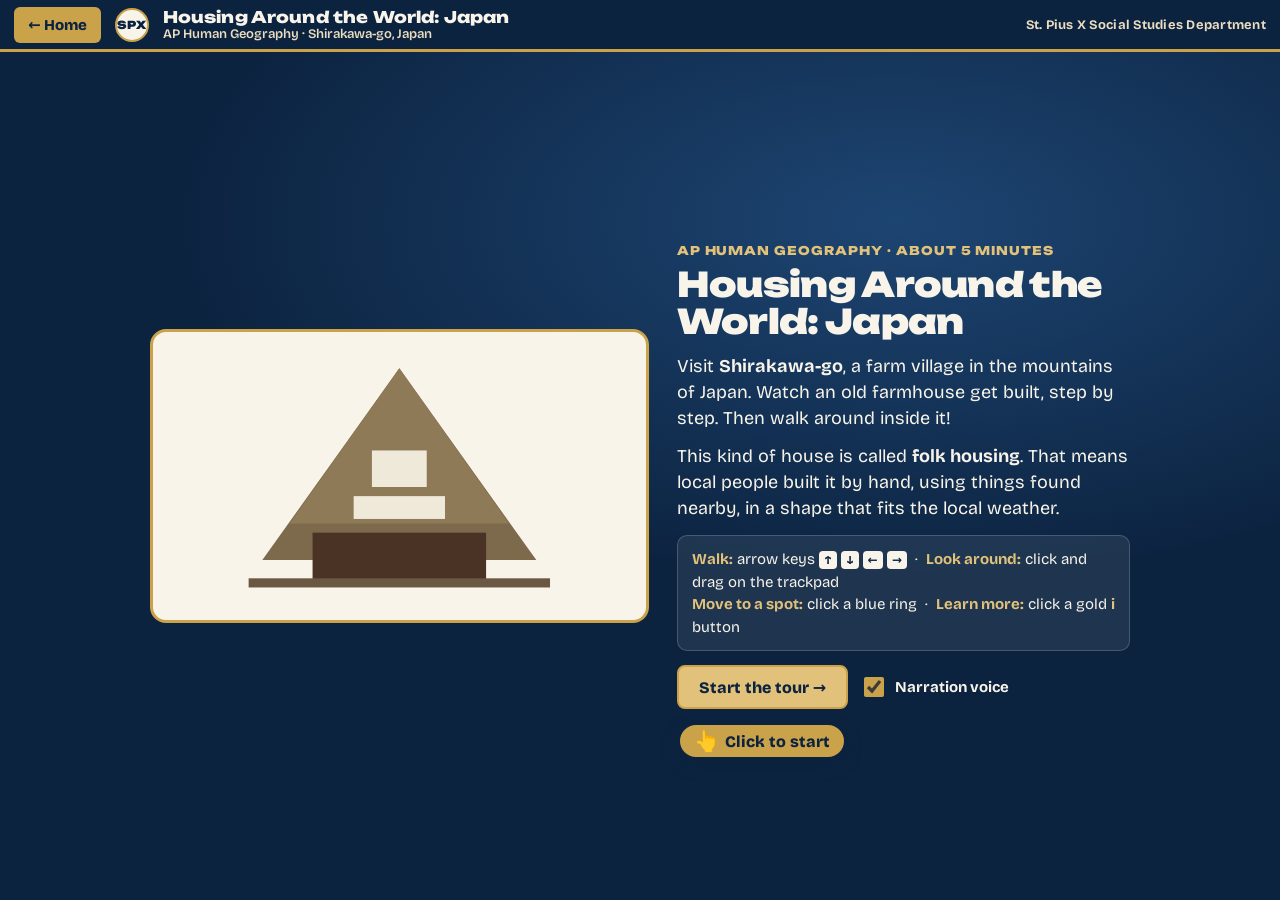
==== commit e968dee6: "Simplify wording for middle schoolers, add next-step hints, remove hats - Rewrite Lowell and Japan t" ====
--- a/japan/index.html
+++ b/japan/index.html
@@ -4142,7 +4142,7 @@
 	}
 
 }`,uniforms:{depthColor:{value:this.texture},depthWidth:{value:t.z},depthHeight:{value:t.w}}});this.mesh=new ht(new Hn(20,20),n)}return this.mesh}reset(){this.texture=null,this.mesh=null}getDepthTexture(){return this.texture}},jl=class extends Ai{constructor(e,t){super();let n=this,r=null,s=1,a=null,o="local-floor",l=1,c=null,h=null,u=null,d=null,p=null,m=null,_=new Xl,f=t.getContextAttributes(),g=null,v=null,y=[],x=[],I=new pe,C=null,S=new jt;S.viewport=new gt;let A=new jt;A.viewport=new gt;let F=[S,A],H=new Wl,X=null,W=null;function ee(ce){let me=x.indexOf(ce.inputSource);if(me===-1)return;let Ae=y[me];Ae!==void 0&&(Ae.update(ce.inputSource,ce.frame,c||a),Ae.dispatchEvent({type:ce.type,data:ce.inputSource}))}function Z(){r.removeEventListener("select",ee),r.removeEventListener("selectstart",ee),r.removeEventListener("selectend",ee),r.removeEventListener("squeeze",ee),r.removeEventListener("squeezestart",ee),r.removeEventListener("squeezeend",ee),r.removeEventListener("end",Z),r.removeEventListener("inputsourceschange",se);for(let ce=0;ce<y.length;ce++){let me=x[ce];me!==null&&(x[ce]=null,y[ce].disconnect(me))}X=null,W=null,_.reset(),e.setRenderTarget(g),p=null,d=null,u=null,r=null,v=null,Ne.stop(),n.isPresenting=!1,e.setPixelRatio(C),e.setSize(I.width,I.height,!1),n.dispatchEvent({type:"sessionend"})}function se(ce){for(let me=0;me<ce.removed.length;me++){let Ae=ce.removed[me],xe=x.indexOf(Ae);xe>=0&&(x[xe]=null,y[xe].disconnect(Ae))}for(let me=0;me<ce.added.length;me++){let Ae=ce.added[me],xe=x.indexOf(Ae);if(xe===-1){for(let R=0;R<y.length;R++){if(R>=x.length){x.push(Ae),xe=R;break}if(x[R]===null){x[R]=Ae,xe=R;break}}if(xe===-1)break}let ge=y[xe];ge&&ge.connect(Ae)}}this.cameraAutoUpdate=!0,this.enabled=!1,this.isPresenting=!1,this.getController=function(ce){let me=y[ce];return me===void 0&&(me=new ps,y[ce]=me),me.getTargetRaySpace()},this.getControllerGrip=function(ce){let me=y[ce];return me===void 0&&(me=new ps,y[ce]=me),me.getGripSpace()},this.getHand=function(ce){let me=y[ce];return me===void 0&&(me=new ps,y[ce]=me),me.getHandSpace()},this.setFramebufferScaleFactor=function(ce){s=ce,n.isPresenting===!0&&console.warn("THREE.WebXRManager: Cannot change framebuffer scale while presenting.")},this.setReferenceSpaceType=function(ce){o=ce,n.isPresenting===!0&&console.warn("THREE.WebXRManager: Cannot change reference space type while presenting.")},this.getReferenceSpace=function(){return c||a},this.setReferenceSpace=function(ce){c=ce},this.getBaseLayer=function(){return d!==null?d:p},this.getBinding=function(){return u},this.getFrame=function(){return m},this.getSession=function(){return r},this.setSession=async function(ce){if(r=ce,r!==null){if(g=e.getRenderTarget(),r.addEventListener("select",ee),r.addEventListener("selectstart",ee),r.addEventListener("selectend",ee),r.addEventListener("squeeze",ee),r.addEventListener("squeezestart",ee),r.addEventListener("squeezeend",ee),r.addEventListener("end",Z),r.addEventListener("inputsourceschange",se),f.xrCompatible!==!0&&await t.makeXRCompatible(),C=e.getPixelRatio(),e.getSize(I),r.renderState.layers===void 0){let me={antialias:f.antialias,alpha:!0,depth:f.depth,stencil:f.stencil,framebufferScaleFactor:s};p=new XRWebGLLayer(r,t,me),r.updateRenderState({baseLayer:p}),e.setPixelRatio(1),e.setSize(p.framebufferWidth,p.framebufferHeight,!1),v=new li(p.framebufferWidth,p.framebufferHeight,{format:jn,type:Ti,colorSpace:e.outputColorSpace,stencilBuffer:f.stencil})}else{let me=null,Ae=null,xe=null;f.depth&&(xe=f.stencil?t.DEPTH24_STENCIL8:t.DEPTH_COMPONENT24,me=f.stencil?Or:ys,Ae=f.stencil?Nr:Ki);let ge={colorFormat:t.RGBA8,depthFormat:xe,scaleFactor:s};u=new XRWebGLBinding(r,t),d=u.createProjectionLayer(ge),r.updateRenderState({layers:[d]}),e.setPixelRatio(1),e.setSize(d.textureWidth,d.textureHeight,!1),v=new li(d.textureWidth,d.textureHeight,{format:jn,type:Ti,depthTexture:new Ca(d.textureWidth,d.textureHeight,Ae,void 0,void 0,void 0,void 0,void 0,void 0,me),stencilBuffer:f.stencil,colorSpace:e.outputColorSpace,samples:f.antialias?4:0,resolveDepthBuffer:d.ignoreDepthValues===!1})}v.isXRRenderTarget=!0,this.setFoveation(l),c=null,a=await r.requestReferenceSpace(o),Ne.setContext(r),Ne.start(),n.isPresenting=!0,n.dispatchEvent({type:"sessionstart"})}},this.getEnvironmentBlendMode=function(){if(r!==null)return r.environmentBlendMode},this.getDepthTexture=function(){return _.getDepthTexture()};let ae=new E,fe=new E;function ue(ce,me){me===null?ce.matrixWorld.copy(ce.matrix):ce.matrixWorld.multiplyMatrices(me.matrixWorld,ce.matrix),ce.matrixWorldInverse.copy(ce.matrixWorld).invert()}this.updateCamera=function(ce){if(r===null)return;let me=ce.near,Ae=ce.far;_.texture!==null&&(_.depthNear>0&&(me=_.depthNear),_.depthFar>0&&(Ae=_.depthFar)),H.near=A.near=S.near=me,H.far=A.far=S.far=Ae,X===H.near&&W===H.far||(r.updateRenderState({depthNear:H.near,depthFar:H.far}),X=H.near,W=H.far),S.layers.mask=2|ce.layers.mask,A.layers.mask=4|ce.layers.mask,H.layers.mask=S.layers.mask|A.layers.mask;let xe=ce.parent,ge=H.cameras;ue(H,xe);for(let R=0;R<ge.length;R++)ue(ge[R],xe);ge.length===2?function(R,T,O){ae.setFromMatrixPosition(T.matrixWorld),fe.setFromMatrixPosition(O.matrixWorld);let N=ae.distanceTo(fe),P=T.projectionMatrix.elements,D=O.projectionMatrix.elements,M=P[14]/(P[10]-1),L=P[14]/(P[10]+1),B=(P[9]+1)/P[5],re=(P[9]-1)/P[5],z=(P[8]-1)/P[0],Q=(D[8]+1)/D[0],ne=M*z,Y=M*Q,we=N/(-z+Q),Me=we*-z;if(T.matrixWorld.decompose(R.position,R.quaternion,R.scale),R.translateX(Me),R.translateZ(we),R.matrixWorld.compose(R.position,R.quaternion,R.scale),R.matrixWorldInverse.copy(R.matrixWorld).invert(),P[10]===-1)R.projectionMatrix.copy(T.projectionMatrix),R.projectionMatrixInverse.copy(T.projectionMatrixInverse);else{let Ue=M+we,He=L+we,We=ne-Me,Oe=Y+(N-Me),ye=B*L/He*Ue,lt=re*L/He*Ue;R.projectionMatrix.makePerspective(We,Oe,ye,lt,Ue,He),R.projectionMatrixInverse.copy(R.projectionMatrix).invert()}}(H,S,A):H.projectionMatrix.copy(S.projectionMatrix),function(R,T,O){O===null?R.matrix.copy(T.matrixWorld):(R.matrix.copy(O.matrixWorld),R.matrix.invert(),R.matrix.multiply(T.matrixWorld)),R.matrix.decompose(R.position,R.quaternion,R.scale),R.updateMatrixWorld(!0),R.projectionMatrix.copy(T.projectionMatrix),R.projectionMatrixInverse.copy(T.projectionMatrixInverse),R.isPerspectiveCamera&&(R.fov=2*_s*Math.atan(1/R.projectionMatrix.elements[5]),R.zoom=1)}(ce,H,xe)},this.getCamera=function(){return H},this.getFoveation=function(){if(d!==null||p!==null)return l},this.setFoveation=function(ce){l=ce,d!==null&&(d.fixedFoveation=ce),p!==null&&p.fixedFoveation!==void 0&&(p.fixedFoveation=ce)},this.hasDepthSensing=function(){return _.texture!==null},this.getDepthSensingMesh=function(){return _.getMesh(H)};let Ce=null,Ne=new xu;Ne.setAnimationLoop(function(ce,me){if(h=me.getViewerPose(c||a),m=me,h!==null){let Ae=h.views;p!==null&&(e.setRenderTargetFramebuffer(v,p.framebuffer),e.setRenderTarget(v));let xe=!1;Ae.length!==H.cameras.length&&(H.cameras.length=0,xe=!0);for(let R=0;R<Ae.length;R++){let T=Ae[R],O=null;if(p!==null)O=p.getViewport(T);else{let P=u.getViewSubImage(d,T);O=P.viewport,R===0&&(e.setRenderTargetTextures(v,P.colorTexture,d.ignoreDepthValues?void 0:P.depthStencilTexture),e.setRenderTarget(v))}let N=F[R];N===void 0&&(N=new jt,N.layers.enable(R),N.viewport=new gt,F[R]=N),N.matrix.fromArray(T.transform.matrix),N.matrix.decompose(N.position,N.quaternion,N.scale),N.projectionMatrix.fromArray(T.projectionMatrix),N.projectionMatrixInverse.copy(N.projectionMatrix).invert(),N.viewport.set(O.x,O.y,O.width,O.height),R===0&&(H.matrix.copy(N.matrix),H.matrix.decompose(H.position,H.quaternion,H.scale)),xe===!0&&H.cameras.push(N)}let ge=r.enabledFeatures;if(ge&&ge.includes("depth-sensing")){let R=u.getDepthInformation(Ae[0]);R&&R.isValid&&R.texture&&_.init(e,R,r.renderState)}}for(let Ae=0;Ae<y.length;Ae++){let xe=x[Ae],ge=y[Ae];xe!==null&&ge!==void 0&&ge.update(xe,me,c||a)}Ce&&Ce(ce,me),me.detectedPlanes&&n.dispatchEvent({type:"planesdetected",data:me}),m=null}),this.setAnimationLoop=function(ce){Ce=ce},this.dispose=function(){}}},Vi=new qt,Tf=new Ye;function Af(i,e){function t(r,s){r.matrixAutoUpdate===!0&&r.updateMatrix(),s.value.copy(r.matrix)}function n(r,s){r.opacity.value=s.opacity,s.color&&r.diffuse.value.copy(s.color),s.emissive&&r.emissive.value.copy(s.emissive).multiplyScalar(s.emissiveIntensity),s.map&&(r.map.value=s.map,t(s.map,r.mapTransform)),s.alphaMap&&(r.alphaMap.value=s.alphaMap,t(s.alphaMap,r.alphaMapTransform)),s.bumpMap&&(r.bumpMap.value=s.bumpMap,t(s.bumpMap,r.bumpMapTransform),r.bumpScale.value=s.bumpScale,s.side===1&&(r.bumpScale.value*=-1)),s.normalMap&&(r.normalMap.value=s.normalMap,t(s.normalMap,r.normalMapTransform),r.normalScale.value.copy(s.normalScale),s.side===1&&r.normalScale.value.negate()),s.displacementMap&&(r.displacementMap.value=s.displacementMap,t(s.displacementMap,r.displacementMapTransform),r.displacementScale.value=s.displacementScale,r.displacementBias.value=s.displacementBias),s.emissiveMap&&(r.emissiveMap.value=s.emissiveMap,t(s.emissiveMap,r.emissiveMapTransform)),s.specularMap&&(r.specularMap.value=s.specularMap,t(s.specularMap,r.specularMapTransform)),s.alphaTest>0&&(r.alphaTest.value=s.alphaTest);let a=e.get(s),o=a.envMap,l=a.envMapRotation;o&&(r.envMap.value=o,Vi.copy(l),Vi.x*=-1,Vi.y*=-1,Vi.z*=-1,o.isCubeTexture&&o.isRenderTargetTexture===!1&&(Vi.y*=-1,Vi.z*=-1),r.envMapRotation.value.setFromMatrix4(Tf.makeRotationFromEuler(Vi)),r.flipEnvMap.value=o.isCubeTexture&&o.isRenderTargetTexture===!1?-1:1,r.reflectivity.value=s.reflectivity,r.ior.value=s.ior,r.refractionRatio.value=s.refractionRatio),s.lightMap&&(r.lightMap.value=s.lightMap,r.lightMapIntensity.value=s.lightMapIntensity,t(s.lightMap,r.lightMapTransform)),s.aoMap&&(r.aoMap.value=s.aoMap,r.aoMapIntensity.value=s.aoMapIntensity,t(s.aoMap,r.aoMapTransform))}return{refreshFogUniforms:function(r,s){s.color.getRGB(r.fogColor.value,_u(i)),s.isFog?(r.fogNear.value=s.near,r.fogFar.value=s.far):s.isFogExp2&&(r.fogDensity.value=s.density)},refreshMaterialUniforms:function(r,s,a,o,l){s.isMeshBasicMaterial||s.isMeshLambertMaterial?n(r,s):s.isMeshToonMaterial?(n(r,s),function(c,h){h.gradientMap&&(c.gradientMap.value=h.gradientMap)}(r,s)):s.isMeshPhongMaterial?(n(r,s),function(c,h){c.specular.value.copy(h.specular),c.shininess.value=Math.max(h.shininess,1e-4)}(r,s)):s.isMeshStandardMaterial?(n(r,s),function(c,h){c.metalness.value=h.metalness,h.metalnessMap&&(c.metalnessMap.value=h.metalnessMap,t(h.metalnessMap,c.metalnessMapTransform)),c.roughness.value=h.roughness,h.roughnessMap&&(c.roughnessMap.value=h.roughnessMap,t(h.roughnessMap,c.roughnessMapTransform)),h.envMap&&(c.envMapIntensity.value=h.envMapIntensity)}(r,s),s.isMeshPhysicalMaterial&&function(c,h,u){c.ior.value=h.ior,h.sheen>0&&(c.sheenColor.value.copy(h.sheenColor).multiplyScalar(h.sheen),c.sheenRoughness.value=h.sheenRoughness,h.sheenColorMap&&(c.sheenColorMap.value=h.sheenColorMap,t(h.sheenColorMap,c.sheenColorMapTransform)),h.sheenRoughnessMap&&(c.sheenRoughnessMap.value=h.sheenRoughnessMap,t(h.sheenRoughnessMap,c.sheenRoughnessMapTransform))),h.clearcoat>0&&(c.clearcoat.value=h.clearcoat,c.clearcoatRoughness.value=h.clearcoatRoughness,h.clearcoatMap&&(c.clearcoatMap.value=h.clearcoatMap,t(h.clearcoatMap,c.clearcoatMapTransform)),h.clearcoatRoughnessMap&&(c.clearcoatRoughnessMap.value=h.clearcoatRoughnessMap,t(h.clearcoatRoughnessMap,c.clearcoatRoughnessMapTransform)),h.clearcoatNormalMap&&(c.clearcoatNormalMap.value=h.clearcoatNormalMap,t(h.clearcoatNormalMap,c.clearcoatNormalMapTransform),c.clearcoatNormalScale.value.copy(h.clearcoatNormalScale),h.side===1&&c.clearcoatNormalScale.value.negate())),h.dispersion>0&&(c.dispersion.value=h.dispersion),h.iridescence>0&&(c.iridescence.value=h.iridescence,c.iridescenceIOR.value=h.iridescenceIOR,c.iridescenceThicknessMinimum.value=h.iridescenceThicknessRange[0],c.iridescenceThicknessMaximum.value=h.iridescenceThicknessRange[1],h.iridescenceMap&&(c.iridescenceMap.value=h.iridescenceMap,t(h.iridescenceMap,c.iridescenceMapTransform)),h.iridescenceThicknessMap&&(c.iridescenceThicknessMap.value=h.iridescenceThicknessMap,t(h.iridescenceThicknessMap,c.iridescenceThicknessMapTransform))),h.transmission>0&&(c.transmission.value=h.transmission,c.transmissionSamplerMap.value=u.texture,c.transmissionSamplerSize.value.set(u.width,u.height),h.transmissionMap&&(c.transmissionMap.value=h.transmissionMap,t(h.transmissionMap,c.transmissionMapTransform)),c.thickness.value=h.thickness,h.thicknessMap&&(c.thicknessMap.value=h.thicknessMap,t(h.thicknessMap,c.thicknessMapTransform)),c.attenuationDistance.value=h.attenuationDistance,c.attenuationColor.value.copy(h.attenuationColor)),h.anisotropy>0&&(c.anisotropyVector.value.set(h.anisotropy*Math.cos(h.anisotropyRotation),h.anisotropy*Math.sin(h.anisotropyRotation)),h.anisotropyMap&&(c.anisotropyMap.value=h.anisotropyMap,t(h.anisotropyMap,c.anisotropyMapTransform))),c.specularIntensity.value=h.specularIntensity,c.specularColor.value.copy(h.specularColor),h.specularColorMap&&(c.specularColorMap.value=h.specularColorMap,t(h.specularColorMap,c.specularColorMapTransform)),h.specularIntensityMap&&(c.specularIntensityMap.value=h.specularIntensityMap,t(h.specularIntensityMap,c.specularIntensityMapTransform))}(r,s,l)):s.isMeshMatcapMaterial?(n(r,s),function(c,h){h.matcap&&(c.matcap.value=h.matcap)}(r,s)):s.isMeshDepthMaterial?n(r,s):s.isMeshDistanceMaterial?(n(r,s),function(c,h){let u=e.get(h).light;c.referencePosition.value.setFromMatrixPosition(u.matrixWorld),c.nearDistance.value=u.shadow.camera.near,c.farDistance.value=u.shadow.camera.far}(r,s)):s.isMeshNormalMaterial?n(r,s):s.isLineBasicMaterial?(function(c,h){c.diffuse.value.copy(h.color),c.opacity.value=h.opacity,h.map&&(c.map.value=h.map,t(h.map,c.mapTransform))}(r,s),s.isLineDashedMaterial&&function(c,h){c.dashSize.value=h.dashSize,c.totalSize.value=h.dashSize+h.gapSize,c.scale.value=h.scale}(r,s)):s.isPointsMaterial?function(c,h,u,d){c.diffuse.value.copy(h.color),c.opacity.value=h.opacity,c.size.value=h.size*u,c.scale.value=.5*d,h.map&&(c.map.value=h.map,t(h.map,c.uvTransform)),h.alphaMap&&(c.alphaMap.value=h.alphaMap,t(h.alphaMap,c.alphaMapTransform)),h.alphaTest>0&&(c.alphaTest.value=h.alphaTest)}(r,s,a,o):s.isSpriteMaterial?function(c,h){c.diffuse.value.copy(h.color),c.opacity.value=h.opacity,c.rotation.value=h.rotation,h.map&&(c.map.value=h.map,t(h.map,c.mapTransform)),h.alphaMap&&(c.alphaMap.value=h.alphaMap,t(h.alphaMap,c.alphaMapTransform)),h.alphaTest>0&&(c.alphaTest.value=h.alphaTest)}(r,s):s.isShadowMaterial?(r.color.value.copy(s.color),r.opacity.value=s.opacity):s.isShaderMaterial&&(s.uniformsNeedUpdate=!1)}}}function Rf(i,e,t,n){let r={},s={},a=[],o=i.getParameter(i.MAX_UNIFORM_BUFFER_BINDINGS);function l(u,d,p,m){let _=u.value,f=d+"_"+p;if(m[f]===void 0)return m[f]=typeof _=="number"||typeof _=="boolean"?_:_.clone(),!0;{let g=m[f];if(typeof _=="number"||typeof _=="boolean"){if(g!==_)return m[f]=_,!0}else if(g.equals(_)===!1)return g.copy(_),!0}return!1}function c(u){let d={boundary:0,storage:0};return typeof u=="number"||typeof u=="boolean"?(d.boundary=4,d.storage=4):u.isVector2?(d.boundary=8,d.storage=8):u.isVector3||u.isColor?(d.boundary=16,d.storage=12):u.isVector4?(d.boundary=16,d.storage=16):u.isMatrix3?(d.boundary=48,d.storage=48):u.isMatrix4?(d.boundary=64,d.storage=64):u.isTexture?console.warn("THREE.WebGLRenderer: Texture samplers can not be part of an uniforms group."):console.warn("THREE.WebGLRenderer: Unsupported uniform value type.",u),d}function h(u){let d=u.target;d.removeEventListener("dispose",h);let p=a.indexOf(d.__bindingPointIndex);a.splice(p,1),i.deleteBuffer(r[d.id]),delete r[d.id],delete s[d.id]}return{bind:function(u,d){let p=d.program;n.uniformBlockBinding(u,p)},update:function(u,d){let p=r[u.id];p===void 0&&(function(f){let g=f.uniforms,v=0,y=16;for(let I=0,C=g.length;I<C;I++){let S=Array.isArray(g[I])?g[I]:[g[I]];for(let A=0,F=S.length;A<F;A++){let H=S[A],X=Array.isArray(H.value)?H.value:[H.value];for(let W=0,ee=X.length;W<ee;W++){let Z=c(X[W]),se=v%y,ae=se%Z.boundary,fe=se+ae;v+=ae,fe!==0&&y-fe<Z.storage&&(v+=y-fe),H.__data=new Float32Array(Z.storage/Float32Array.BYTES_PER_ELEMENT),H.__offset=v,v+=Z.storage}}}let x=v%y;x>0&&(v+=y-x),f.__size=v,f.__cache={}}(u),p=function(f){let g=function(){for(let I=0;I<o;I++)if(a.indexOf(I)===-1)return a.push(I),I;return console.error("THREE.WebGLRenderer: Maximum number of simultaneously usable uniforms groups reached."),0}();f.__bindingPointIndex=g;let v=i.createBuffer(),y=f.__size,x=f.usage;return i.bindBuffer(i.UNIFORM_BUFFER,v),i.bufferData(i.UNIFORM_BUFFER,y,x),i.bindBuffer(i.UNIFORM_BUFFER,null),i.bindBufferBase(i.UNIFORM_BUFFER,g,v),v}(u),r[u.id]=p,u.addEventListener("dispose",h));let m=d.program;n.updateUBOMapping(u,m);let _=e.render.frame;s[u.id]!==_&&(function(f){let g=r[f.id],v=f.uniforms,y=f.__cache;i.bindBuffer(i.UNIFORM_BUFFER,g);for(let x=0,I=v.length;x<I;x++){let C=Array.isArray(v[x])?v[x]:[v[x]];for(let S=0,A=C.length;S<A;S++){let F=C[S];if(l(F,x,S,y)===!0){let H=F.__offset,X=Array.isArray(F.value)?F.value:[F.value],W=0;for(let ee=0;ee<X.length;ee++){let Z=X[ee],se=c(Z);typeof Z=="number"||typeof Z=="boolean"?(F.__data[0]=Z,i.bufferSubData(i.UNIFORM_BUFFER,H+W,F.__data)):Z.isMatrix3?(F.__data[0]=Z.elements[0],F.__data[1]=Z.elements[1],F.__data[2]=Z.elements[2],F.__data[3]=0,F.__data[4]=Z.elements[3],F.__data[5]=Z.elements[4],F.__data[6]=Z.elements[5],F.__data[7]=0,F.__data[8]=Z.elements[6],F.__data[9]=Z.elements[7],F.__data[10]=Z.elements[8],F.__data[11]=0):(Z.toArray(F.__data,W),W+=se.storage/Float32Array.BYTES_PER_ELEMENT)}i.bufferSubData(i.UNIFORM_BUFFER,H,F.__data)}}}i.bindBuffer(i.UNIFORM_BUFFER,null)}(u),s[u.id]=_)},dispose:function(){for(let u in r)i.deleteBuffer(r[u]);a=[],r={},s={}}}}var Pa=class{constructor(e={}){let{canvas:t=kd(),context:n=null,depth:r=!0,stencil:s=!1,alpha:a=!1,antialias:o=!1,premultipliedAlpha:l=!0,preserveDrawingBuffer:c=!1,powerPreference:h="default",failIfMajorPerformanceCaveat:u=!1,reverseDepthBuffer:d=!1}=e,p;if(this.isWebGLRenderer=!0,n!==null){if(typeof WebGLRenderingContext<"u"&&n instanceof WebGLRenderingContext)throw new Error("THREE.WebGLRenderer: WebGL 1 is not supported since r163.");p=n.getContextAttributes().alpha}else p=a;let m=new Uint32Array(4),_=new Int32Array(4),f=null,g=null,v=[],y=[];this.domElement=t,this.debug={checkShaderErrors:!0,onShaderError:null},this.autoClear=!0,this.autoClearColor=!0,this.autoClearDepth=!0,this.autoClearStencil=!0,this.sortObjects=!0,this.clippingPlanes=[],this.localClippingEnabled=!1,this._outputColorSpace=Ut,this.toneMapping=0,this.toneMappingExposure=1;let x=this,I=!1,C=0,S=0,A=null,F=-1,H=null,X=new gt,W=new gt,ee=null,Z=new Xe(0),se=0,ae=t.width,fe=t.height,ue=1,Ce=null,Ne=null,ce=new gt(0,0,ae,fe),me=new gt(0,0,ae,fe),Ae=!1,xe=new Br,ge=!1,R=!1,T=new Ye,O=new Ye,N=new E,P=new gt,D={background:null,fog:null,environment:null,overrideMaterial:null,isScene:!0},M=!1;function L(){return A===null?ue:1}let B,re,z,Q,ne,Y,we,Me,Ue,He,We,Oe,ye,lt,Ie,xt,_e,et,ct,Pn,nn,Ht,$t,rn,V=n;function sn(b,k){return t.getContext(b,k)}try{let b={alpha:!0,depth:r,stencil:s,antialias:o,premultipliedAlpha:l,preserveDrawingBuffer:c,powerPreference:h,failIfMajorPerformanceCaveat:u};if("setAttribute"in t&&t.setAttribute("data-engine",`three.js r${Jo}`),t.addEventListener("webglcontextlost",Di,!1),t.addEventListener("webglcontextrestored",mi,!1),t.addEventListener("webglcontextcreationerror",hr,!1),V===null){let k="webgl2";if(V=sn(k,b),V===null)throw sn(k)?new Error("Error creating WebGL context with your selected attributes."):new Error("Error creating WebGL context.")}}catch(b){throw console.error("THREE.WebGLRenderer: "+b.message),b}function fi(){B=new lp(V),B.init(),Ht=new wf(V,B),re=new rp(V,B,e,Ht),z=new Mf(V,B),re.reverseDepthBuffer&&d&&z.buffers.depth.setReversed(!0),Q=new up(V),ne=new df,Y=new Sf(V,B,z,ne,re,Ht,Q),we=new ap(x),Me=new op(x),Ue=new Qd(V),$t=new np(V,Ue),He=new cp(V,Ue,Q,$t),We=new pp(V,He,Ue,Q),ct=new dp(V,re,Y),xt=new sp(ne),Oe=new uf(x,we,Me,B,re,$t,xt),ye=new Af(x,ne),lt=new ff,Ie=new _f(B),et=new tp(x,we,Me,z,We,p,l),_e=new xf(x,We,re),rn=new Rf(V,Q,re,z),Pn=new ip(V,B,Q),nn=new hp(V,B,Q),Q.programs=Oe.programs,x.capabilities=re,x.extensions=B,x.properties=ne,x.renderLists=lt,x.shadowMap=_e,x.state=z,x.info=Q}fi();let Rt=new jl(x,V);function Di(b){b.preventDefault(),console.log("THREE.WebGLRenderer: Context Lost."),I=!0}function mi(){console.log("THREE.WebGLRenderer: Context Restored."),I=!1;let b=Q.autoReset,k=_e.enabled,j=_e.autoUpdate,$=_e.needsUpdate,q=_e.type;fi(),Q.autoReset=b,_e.enabled=k,_e.autoUpdate=j,_e.needsUpdate=$,_e.type=q}function hr(b){console.error("THREE.WebGLRenderer: A WebGL context could not be created. Reason: ",b.statusMessage)}function gi(b){let k=b.target;k.removeEventListener("dispose",gi),function(j){(function($){let q=ne.get($).programs;q!==void 0&&(q.forEach(function(le){Oe.releaseProgram(le)}),$.isShaderMaterial&&Oe.releaseShaderCache($))})(j),ne.remove(j)}(k)}function ln(b,k,j){b.transparent===!0&&b.side===2&&b.forceSinglePass===!1?(b.side=1,b.needsUpdate=!0,te(b,k,j),b.side=0,b.needsUpdate=!0,te(b,k,j),b.side=2):te(b,k,j)}this.xr=Rt,this.getContext=function(){return V},this.getContextAttributes=function(){return V.getContextAttributes()},this.forceContextLoss=function(){let b=B.get("WEBGL_lose_context");b&&b.loseContext()},this.forceContextRestore=function(){let b=B.get("WEBGL_lose_context");b&&b.restoreContext()},this.getPixelRatio=function(){return ue},this.setPixelRatio=function(b){b!==void 0&&(ue=b,this.setSize(ae,fe,!1))},this.getSize=function(b){return b.set(ae,fe)},this.setSize=function(b,k,j=!0){Rt.isPresenting?console.warn("THREE.WebGLRenderer: Can't change size while VR device is presenting."):(ae=b,fe=k,t.width=Math.floor(b*ue),t.height=Math.floor(k*ue),j===!0&&(t.style.width=b+"px",t.style.height=k+"px"),this.setViewport(0,0,b,k))},this.getDrawingBufferSize=function(b){return b.set(ae*ue,fe*ue).floor()},this.setDrawingBufferSize=function(b,k,j){ae=b,fe=k,ue=j,t.width=Math.floor(b*j),t.height=Math.floor(k*j),this.setViewport(0,0,b,k)},this.getCurrentViewport=function(b){return b.copy(X)},this.getViewport=function(b){return b.copy(ce)},this.setViewport=function(b,k,j,$){b.isVector4?ce.set(b.x,b.y,b.z,b.w):ce.set(b,k,j,$),z.viewport(X.copy(ce).multiplyScalar(ue).round())},this.getScissor=function(b){return b.copy(me)},this.setScissor=function(b,k,j,$){b.isVector4?me.set(b.x,b.y,b.z,b.w):me.set(b,k,j,$),z.scissor(W.copy(me).multiplyScalar(ue).round())},this.getScissorTest=function(){return Ae},this.setScissorTest=function(b){z.setScissorTest(Ae=b)},this.setOpaqueSort=function(b){Ce=b},this.setTransparentSort=function(b){Ne=b},this.getClearColor=function(b){return b.copy(et.getClearColor())},this.setClearColor=function(){et.setClearColor.apply(et,arguments)},this.getClearAlpha=function(){return et.getClearAlpha()},this.setClearAlpha=function(){et.setClearAlpha.apply(et,arguments)},this.clear=function(b=!0,k=!0,j=!0){let $=0;if(b){let q=!1;if(A!==null){let le=A.texture.format;q=le===Cc||le===Rc||le===Ac}if(q){let le=A.texture.type,Se=le===Ti||le===Ki||le===vs||le===Nr||le===Ec||le===Tc,Re=et.getClearColor(),Fe=et.getClearAlpha(),qe=Re.r,Ze=Re.g,Ve=Re.b;Se?(m[0]=qe,m[1]=Ze,m[2]=Ve,m[3]=Fe,V.clearBufferuiv(V.COLOR,0,m)):(_[0]=qe,_[1]=Ze,_[2]=Ve,_[3]=Fe,V.clearBufferiv(V.COLOR,0,_))}else $|=V.COLOR_BUFFER_BIT}k&&($|=V.DEPTH_BUFFER_BIT),j&&($|=V.STENCIL_BUFFER_BIT,this.state.buffers.stencil.setMask(4294967295)),V.clear($)},this.clearColor=function(){this.clear(!0,!1,!1)},this.clearDepth=function(){this.clear(!1,!0,!1)},this.clearStencil=function(){this.clear(!1,!1,!0)},this.dispose=function(){t.removeEventListener("webglcontextlost",Di,!1),t.removeEventListener("webglcontextrestored",mi,!1),t.removeEventListener("webglcontextcreationerror",hr,!1),lt.dispose(),Ie.dispose(),ne.dispose(),we.dispose(),Me.dispose(),We.dispose(),$t.dispose(),rn.dispose(),Oe.dispose(),Rt.dispose(),Rt.removeEventListener("sessionstart",Ct),Rt.removeEventListener("sessionend",Vn),Qt.stop()},this.renderBufferDirect=function(b,k,j,$,q,le){k===null&&(k=D);let Se=q.isMesh&&q.matrixWorld.determinant()<0,Re=function(rt,Zt,Dt,nt,w){Zt.isScene!==!0&&(Zt=D),Y.resetTextureUnits();let G=Zt.fog,K=nt.isMeshStandardMaterial?Zt.environment:null,ie=A===null?x.outputColorSpace:A.isXRRenderTarget===!0?A.texture.colorSpace:Gr,oe=(nt.isMeshStandardMaterial?Me:we).get(nt.envMap||K),de=nt.vertexColors===!0&&!!Dt.attributes.color&&Dt.attributes.color.itemSize===4,Be=!!Dt.attributes.tangent&&(!!nt.normalMap||nt.anisotropy>0),ke=!!Dt.morphAttributes.position,Ke=!!Dt.morphAttributes.normal,Et=!!Dt.morphAttributes.color,Pt=0;nt.toneMapped&&(A!==null&&A.isXRRenderTarget!==!0||(Pt=x.toneMapping));let Nt=Dt.morphAttributes.position||Dt.morphAttributes.normal||Dt.morphAttributes.color,vi=Nt!==void 0?Nt.length:0,$e=ne.get(nt),Ds=g.state.lights;if(ge===!0&&(R===!0||rt!==H)){let bn=rt===H&&nt.id===F;xt.setState(nt,rt,bn)}let Ln=!1;nt.version===$e.__version?$e.needsLights&&$e.lightsStateVersion!==Ds.state.version||$e.outputColorSpace!==ie||w.isBatchedMesh&&$e.batching===!1?Ln=!0:w.isBatchedMesh||$e.batching!==!0?w.isBatchedMesh&&$e.batchingColor===!0&&w.colorTexture===null||w.isBatchedMesh&&$e.batchingColor===!1&&w.colorTexture!==null||w.isInstancedMesh&&$e.instancing===!1?Ln=!0:w.isInstancedMesh||$e.instancing!==!0?w.isSkinnedMesh&&$e.skinning===!1?Ln=!0:w.isSkinnedMesh||$e.skinning!==!0?w.isInstancedMesh&&$e.instancingColor===!0&&w.instanceColor===null||w.isInstancedMesh&&$e.instancingColor===!1&&w.instanceColor!==null||w.isInstancedMesh&&$e.instancingMorph===!0&&w.morphTexture===null||w.isInstancedMesh&&$e.instancingMorph===!1&&w.morphTexture!==null||$e.envMap!==oe||nt.fog===!0&&$e.fog!==G?Ln=!0:$e.numClippingPlanes===void 0||$e.numClippingPlanes===xt.numPlanes&&$e.numIntersection===xt.numIntersection?($e.vertexAlphas!==de||$e.vertexTangents!==Be||$e.morphTargets!==ke||$e.morphNormals!==Ke||$e.morphColors!==Et||$e.toneMapping!==Pt||$e.morphTargetsCount!==vi)&&(Ln=!0):Ln=!0:Ln=!0:Ln=!0:Ln=!0:(Ln=!0,$e.__version=nt.version);let Oi=$e.currentProgram;Ln===!0&&(Oi=te(nt,Zt,w));let Wc=!1,es=!1,uo=!1,Ot=Oi.getUniforms(),yi=$e.uniforms;if(z.useProgram(Oi.program)&&(Wc=!0,es=!0,uo=!0),nt.id!==F&&(F=nt.id,es=!0),Wc||H!==rt){z.buffers.depth.getReversed()?(T.copy(rt.projectionMatrix),function(ki){let Tt=ki.elements;Tt[2]=.5*Tt[2]+.5*Tt[3],Tt[6]=.5*Tt[6]+.5*Tt[7],Tt[10]=.5*Tt[10]+.5*Tt[11],Tt[14]=.5*Tt[14]+.5*Tt[15]}(T),function(ki){let Tt=ki.elements;Tt[11]===-1?(Tt[10]=-Tt[10]-1,Tt[14]=-Tt[14]):(Tt[10]=-Tt[10],Tt[14]=1-Tt[14])}(T),Ot.setValue(V,"projectionMatrix",T)):Ot.setValue(V,"projectionMatrix",rt.projectionMatrix),Ot.setValue(V,"viewMatrix",rt.matrixWorldInverse);let bn=Ot.map.cameraPosition;bn!==void 0&&bn.setValue(V,N.setFromMatrixPosition(rt.matrixWorld)),re.logarithmicDepthBuffer&&Ot.setValue(V,"logDepthBufFC",2/(Math.log(rt.far+1)/Math.LN2)),(nt.isMeshPhongMaterial||nt.isMeshToonMaterial||nt.isMeshLambertMaterial||nt.isMeshBasicMaterial||nt.isMeshStandardMaterial||nt.isShaderMaterial)&&Ot.setValue(V,"isOrthographic",rt.isOrthographicCamera===!0),H!==rt&&(H=rt,es=!0,uo=!0)}if(w.isSkinnedMesh){Ot.setOptional(V,w,"bindMatrix"),Ot.setOptional(V,w,"bindMatrixInverse");let bn=w.skeleton;bn&&(bn.boneTexture===null&&bn.computeBoneTexture(),Ot.setValue(V,"boneTexture",bn.boneTexture,Y))}w.isBatchedMesh&&(Ot.setOptional(V,w,"batchingTexture"),Ot.setValue(V,"batchingTexture",w._matricesTexture,Y),Ot.setOptional(V,w,"batchingIdTexture"),Ot.setValue(V,"batchingIdTexture",w._indirectTexture,Y),Ot.setOptional(V,w,"batchingColorTexture"),w._colorsTexture!==null&&Ot.setValue(V,"batchingColorTexture",w._colorsTexture,Y));let po=Dt.morphAttributes;po.position===void 0&&po.normal===void 0&&po.color===void 0||ct.update(w,Dt,Oi),(es||$e.receiveShadow!==w.receiveShadow)&&($e.receiveShadow=w.receiveShadow,Ot.setValue(V,"receiveShadow",w.receiveShadow)),nt.isMeshGouraudMaterial&&nt.envMap!==null&&(yi.envMap.value=oe,yi.flipEnvMap.value=oe.isCubeTexture&&oe.isRenderTargetTexture===!1?-1:1),nt.isMeshStandardMaterial&&nt.envMap===null&&Zt.environment!==null&&(yi.envMapIntensity.value=Zt.environmentIntensity),es&&(Ot.setValue(V,"toneMappingExposure",x.toneMappingExposure),$e.needsLights&&(Un=uo,(Wn=yi).ambientLightColor.needsUpdate=Un,Wn.lightProbe.needsUpdate=Un,Wn.directionalLights.needsUpdate=Un,Wn.directionalLightShadows.needsUpdate=Un,Wn.pointLights.needsUpdate=Un,Wn.pointLightShadows.needsUpdate=Un,Wn.spotLights.needsUpdate=Un,Wn.spotLightShadows.needsUpdate=Un,Wn.rectAreaLights.needsUpdate=Un,Wn.hemisphereLights.needsUpdate=Un),G&&nt.fog===!0&&ye.refreshFogUniforms(yi,G),ye.refreshMaterialUniforms(yi,nt,ue,fe,g.state.transmissionRenderTarget[rt.id]),Lr.upload(V,be($e),yi,Y));var Wn,Un;if(nt.isShaderMaterial&&nt.uniformsNeedUpdate===!0&&(Lr.upload(V,be($e),yi,Y),nt.uniformsNeedUpdate=!1),nt.isSpriteMaterial&&Ot.setValue(V,"center",w.center),Ot.setValue(V,"modelViewMatrix",w.modelViewMatrix),Ot.setValue(V,"normalMatrix",w.normalMatrix),Ot.setValue(V,"modelMatrix",w.matrixWorld),nt.isShaderMaterial||nt.isRawShaderMaterial){let bn=nt.uniformsGroups;for(let ki=0,Tt=bn.length;ki<Tt;ki++){let Xc=bn[ki];rn.update(Xc,Oi),rn.bind(Xc,Oi)}}return Oi}(b,k,j,$,q);z.setMaterial($,Se);let Fe=j.index,qe=1;if($.wireframe===!0){if(Fe=He.getWireframeAttribute(j),Fe===void 0)return;qe=2}let Ze=j.drawRange,Ve=j.attributes.position,tt=Ze.start*qe,pt=(Ze.start+Ze.count)*qe;le!==null&&(tt=Math.max(tt,le.start*qe),pt=Math.min(pt,(le.start+le.count)*qe)),Fe!==null?(tt=Math.max(tt,0),pt=Math.min(pt,Fe.count)):Ve!=null&&(tt=Math.max(tt,0),pt=Math.min(pt,Ve.count));let yt=pt-tt;if(yt<0||yt===1/0)return;let wt;$t.setup(q,$,Re,j,Fe);let bt=Pn;if(Fe!==null&&(wt=Ue.get(Fe),bt=nn,bt.setIndex(wt)),q.isMesh)$.wireframe===!0?(z.setLineWidth($.wireframeLinewidth*L()),bt.setMode(V.LINES)):bt.setMode(V.TRIANGLES);else if(q.isLine){let rt=$.linewidth;rt===void 0&&(rt=1),z.setLineWidth(rt*L()),q.isLineSegments?bt.setMode(V.LINES):q.isLineLoop?bt.setMode(V.LINE_LOOP):bt.setMode(V.LINE_STRIP)}else q.isPoints?bt.setMode(V.POINTS):q.isSprite&&bt.setMode(V.TRIANGLES);if(q.isBatchedMesh)if(q._multiDrawInstances!==null)bt.renderMultiDrawInstances(q._multiDrawStarts,q._multiDrawCounts,q._multiDrawCount,q._multiDrawInstances);else if(B.get("WEBGL_multi_draw"))bt.renderMultiDraw(q._multiDrawStarts,q._multiDrawCounts,q._multiDrawCount);else{let rt=q._multiDrawStarts,Zt=q._multiDrawCounts,Dt=q._multiDrawCount,nt=Fe?Ue.get(Fe).bytesPerElement:1,w=ne.get($).currentProgram.getUniforms();for(let G=0;G<Dt;G++)w.setValue(V,"_gl_DrawID",G),bt.render(rt[G]/nt,Zt[G])}else if(q.isInstancedMesh)bt.renderInstances(tt,yt,q.count);else if(j.isInstancedBufferGeometry){let rt=j._maxInstanceCount!==void 0?j._maxInstanceCount:1/0,Zt=Math.min(j.instanceCount,rt);bt.renderInstances(tt,yt,Zt)}else bt.render(tt,yt)},this.compile=function(b,k,j=null){j===null&&(j=b),g=Ie.get(j),g.init(k),y.push(g),j.traverseVisible(function(q){q.isLight&&q.layers.test(k.layers)&&(g.pushLight(q),q.castShadow&&g.pushShadow(q))}),b!==j&&b.traverseVisible(function(q){q.isLight&&q.layers.test(k.layers)&&(g.pushLight(q),q.castShadow&&g.pushShadow(q))}),g.setupLights();let $=new Set;return b.traverse(function(q){if(!(q.isMesh||q.isPoints||q.isLine||q.isSprite))return;let le=q.material;if(le)if(Array.isArray(le))for(let Se=0;Se<le.length;Se++){let Re=le[Se];ln(Re,j,q),$.add(Re)}else ln(le,j,q),$.add(le)}),y.pop(),g=null,$},this.compileAsync=function(b,k,j=null){let $=this.compile(b,k,j);return new Promise(q=>{function le(){$.forEach(function(Se){ne.get(Se).currentProgram.isReady()&&$.delete(Se)}),$.size!==0?setTimeout(le,10):q(b)}B.get("KHR_parallel_shader_compile")!==null?le():setTimeout(le,10)})};let In=null;function Ct(){Qt.stop()}function Vn(){Qt.start()}let Qt=new xu;function cn(b,k,j,$){if(b.visible===!1)return;if(b.layers.test(k.layers)){if(b.isGroup)j=b.renderOrder;else if(b.isLOD)b.autoUpdate===!0&&b.update(k);else if(b.isLight)g.pushLight(b),b.castShadow&&g.pushShadow(b);else if(b.isSprite){if(!b.frustumCulled||xe.intersectsSprite(b)){$&&P.setFromMatrixPosition(b.matrixWorld).applyMatrix4(O);let le=We.update(b),Se=b.material;Se.visible&&f.push(b,le,Se,j,P.z,null)}}else if((b.isMesh||b.isLine||b.isPoints)&&(!b.frustumCulled||xe.intersectsObject(b))){let le=We.update(b),Se=b.material;if($&&(b.boundingSphere!==void 0?(b.boundingSphere===null&&b.computeBoundingSphere(),P.copy(b.boundingSphere.center)):(le.boundingSphere===null&&le.computeBoundingSphere(),P.copy(le.boundingSphere.center)),P.applyMatrix4(b.matrixWorld).applyMatrix4(O)),Array.isArray(Se)){let Re=le.groups;for(let Fe=0,qe=Re.length;Fe<qe;Fe++){let Ze=Re[Fe],Ve=Se[Ze.materialIndex];Ve&&Ve.visible&&f.push(b,le,Ve,j,P.z,Ze)}}else Se.visible&&f.push(b,le,Se,j,P.z,null)}}let q=b.children;for(let le=0,Se=q.length;le<Se;le++)cn(q[le],k,j,$)}function Ni(b,k,j,$){let q=b.opaque,le=b.transmissive,Se=b.transparent;g.setupLightsView(j),ge===!0&&xt.setGlobalState(x.clippingPlanes,j),$&&z.viewport(X.copy($)),q.length>0&&hn(q,k,j),le.length>0&&hn(le,k,j),Se.length>0&&hn(Se,k,j),z.buffers.depth.setTest(!0),z.buffers.depth.setMask(!0),z.buffers.color.setMask(!0),z.setPolygonOffset(!1)}function xn(b,k,j,$){if((j.isScene===!0?j.overrideMaterial:null)!==null)return;g.state.transmissionRenderTarget[$.id]===void 0&&(g.state.transmissionRenderTarget[$.id]=new li(1,1,{generateMipmaps:!0,type:B.has("EXT_color_buffer_half_float")||B.has("EXT_color_buffer_float")?Is:Ti,minFilter:Cr,samples:4,stencilBuffer:s,resolveDepthBuffer:!1,resolveStencilBuffer:!1,colorSpace:dt.workingColorSpace}));let q=g.state.transmissionRenderTarget[$.id],le=$.viewport||X;q.setSize(le.z,le.w);let Se=x.getRenderTarget();x.setRenderTarget(q),x.getClearColor(Z),se=x.getClearAlpha(),se<1&&x.setClearColor(16777215,.5),x.clear(),M&&et.render(j);let Re=x.toneMapping;x.toneMapping=0;let Fe=$.viewport;if($.viewport!==void 0&&($.viewport=void 0),g.setupLightsView($),ge===!0&&xt.setGlobalState(x.clippingPlanes,$),hn(b,j,$),Y.updateMultisampleRenderTarget(q),Y.updateRenderTargetMipmap(q),B.has("WEBGL_multisampled_render_to_texture")===!1){let qe=!1;for(let Ze=0,Ve=k.length;Ze<Ve;Ze++){let tt=k[Ze],pt=tt.object,yt=tt.geometry,wt=tt.material,bt=tt.group;if(wt.side===2&&pt.layers.test($.layers)){let rt=wt.side;wt.side=1,wt.needsUpdate=!0,U(pt,j,$,yt,wt,bt),wt.side=rt,wt.needsUpdate=!0,qe=!0}}qe===!0&&(Y.updateMultisampleRenderTarget(q),Y.updateRenderTargetMipmap(q))}x.setRenderTarget(Se),x.setClearColor(Z,se),Fe!==void 0&&($.viewport=Fe),x.toneMapping=Re}function hn(b,k,j){let $=k.isScene===!0?k.overrideMaterial:null;for(let q=0,le=b.length;q<le;q++){let Se=b[q],Re=Se.object,Fe=Se.geometry,qe=$===null?Se.material:$,Ze=Se.group;Re.layers.test(j.layers)&&U(Re,k,j,Fe,qe,Ze)}}function U(b,k,j,$,q,le){b.onBeforeRender(x,k,j,$,q,le),b.modelViewMatrix.multiplyMatrices(j.matrixWorldInverse,b.matrixWorld),b.normalMatrix.getNormalMatrix(b.modelViewMatrix),q.onBeforeRender(x,k,j,$,b,le),q.transparent===!0&&q.side===2&&q.forceSinglePass===!1?(q.side=1,q.needsUpdate=!0,x.renderBufferDirect(j,k,$,q,b,le),q.side=0,q.needsUpdate=!0,x.renderBufferDirect(j,k,$,q,b,le),q.side=2):x.renderBufferDirect(j,k,$,q,b,le),b.onAfterRender(x,k,j,$,q,le)}function te(b,k,j){k.isScene!==!0&&(k=D);let $=ne.get(b),q=g.state.lights,le=g.state.shadowsArray,Se=q.state.version,Re=Oe.getParameters(b,q.state,le,k,j),Fe=Oe.getProgramCacheKey(Re),qe=$.programs;$.environment=b.isMeshStandardMaterial?k.environment:null,$.fog=k.fog,$.envMap=(b.isMeshStandardMaterial?Me:we).get(b.envMap||$.environment),$.envMapRotation=$.environment!==null&&b.envMap===null?k.environmentRotation:b.envMapRotation,qe===void 0&&(b.addEventListener("dispose",gi),qe=new Map,$.programs=qe);let Ze=qe.get(Fe);if(Ze!==void 0){if($.currentProgram===Ze&&$.lightsStateVersion===Se)return ve(b,Re),Ze}else Re.uniforms=Oe.getUniforms(b),b.onBeforeCompile(Re,x),Ze=Oe.acquireProgram(Re,Fe),qe.set(Fe,Ze),$.uniforms=Re.uniforms;let Ve=$.uniforms;return(b.isShaderMaterial||b.isRawShaderMaterial)&&b.clipping!==!0||(Ve.clippingPlanes=xt.uniform),ve(b,Re),$.needsLights=function(tt){return tt.isMeshLambertMaterial||tt.isMeshToonMaterial||tt.isMeshPhongMaterial||tt.isMeshStandardMaterial||tt.isShadowMaterial||tt.isShaderMaterial&&tt.lights===!0}(b),$.lightsStateVersion=Se,$.needsLights&&(Ve.ambientLightColor.value=q.state.ambient,Ve.lightProbe.value=q.state.probe,Ve.directionalLights.value=q.state.directional,Ve.directionalLightShadows.value=q.state.directionalShadow,Ve.spotLights.value=q.state.spot,Ve.spotLightShadows.value=q.state.spotShadow,Ve.rectAreaLights.value=q.state.rectArea,Ve.ltc_1.value=q.state.rectAreaLTC1,Ve.ltc_2.value=q.state.rectAreaLTC2,Ve.pointLights.value=q.state.point,Ve.pointLightShadows.value=q.state.pointShadow,Ve.hemisphereLights.value=q.state.hemi,Ve.directionalShadowMap.value=q.state.directionalShadowMap,Ve.directionalShadowMatrix.value=q.state.directionalShadowMatrix,Ve.spotShadowMap.value=q.state.spotShadowMap,Ve.spotLightMatrix.value=q.state.spotLightMatrix,Ve.spotLightMap.value=q.state.spotLightMap,Ve.pointShadowMap.value=q.state.pointShadowMap,Ve.pointShadowMatrix.value=q.state.pointShadowMatrix),$.currentProgram=Ze,$.uniformsList=null,Ze}function be(b){if(b.uniformsList===null){let k=b.currentProgram.getUniforms();b.uniformsList=Lr.seqWithValue(k.seq,b.uniforms)}return b.uniformsList}function ve(b,k){let j=ne.get(b);j.outputColorSpace=k.outputColorSpace,j.batching=k.batching,j.batchingColor=k.batchingColor,j.instancing=k.instancing,j.instancingColor=k.instancingColor,j.instancingMorph=k.instancingMorph,j.skinning=k.skinning,j.morphTargets=k.morphTargets,j.morphNormals=k.morphNormals,j.morphColors=k.morphColors,j.morphTargetsCount=k.morphTargetsCount,j.numClippingPlanes=k.numClippingPlanes,j.numIntersection=k.numClipIntersection,j.vertexAlphas=k.vertexAlphas,j.vertexTangents=k.vertexTangents,j.toneMapping=k.toneMapping}Qt.setAnimationLoop(function(b){In&&In(b)}),typeof self<"u"&&Qt.setContext(self),this.setAnimationLoop=function(b){In=b,Rt.setAnimationLoop(b),b===null?Qt.stop():Qt.start()},Rt.addEventListener("sessionstart",Ct),Rt.addEventListener("sessionend",Vn),this.render=function(b,k){if(k!==void 0&&k.isCamera!==!0)return void console.error("THREE.WebGLRenderer.render: camera is not an instance of THREE.Camera.");if(I===!0)return;if(b.matrixWorldAutoUpdate===!0&&b.updateMatrixWorld(),k.parent===null&&k.matrixWorldAutoUpdate===!0&&k.updateMatrixWorld(),Rt.enabled===!0&&Rt.isPresenting===!0&&(Rt.cameraAutoUpdate===!0&&Rt.updateCamera(k),k=Rt.getCamera()),b.isScene===!0&&b.onBeforeRender(x,b,k,A),g=Ie.get(b,y.length),g.init(k),y.push(g),O.multiplyMatrices(k.projectionMatrix,k.matrixWorldInverse),xe.setFromProjectionMatrix(O),R=this.localClippingEnabled,ge=xt.init(this.clippingPlanes,R),f=lt.get(b,v.length),f.init(),v.push(f),Rt.enabled===!0&&Rt.isPresenting===!0){let le=x.xr.getDepthSensingMesh();le!==null&&cn(le,k,-1/0,x.sortObjects)}cn(b,k,0,x.sortObjects),f.finish(),x.sortObjects===!0&&f.sort(Ce,Ne),M=Rt.enabled===!1||Rt.isPresenting===!1||Rt.hasDepthSensing()===!1,M&&et.addToRenderList(f,b),this.info.render.frame++,ge===!0&&xt.beginShadows();let j=g.state.shadowsArray;_e.render(j,b,k),ge===!0&&xt.endShadows(),this.info.autoReset===!0&&this.info.reset();let $=f.opaque,q=f.transmissive;if(g.setupLights(),k.isArrayCamera){let le=k.cameras;if(q.length>0)for(let Se=0,Re=le.length;Se<Re;Se++)xn($,q,b,le[Se]);M&&et.render(b);for(let Se=0,Re=le.length;Se<Re;Se++){let Fe=le[Se];Ni(f,b,Fe,Fe.viewport)}}else q.length>0&&xn($,q,b,k),M&&et.render(b),Ni(f,b,k);A!==null&&(Y.updateMultisampleRenderTarget(A),Y.updateRenderTargetMipmap(A)),b.isScene===!0&&b.onAfterRender(x,b,k),$t.resetDefaultState(),F=-1,H=null,y.pop(),y.length>0?(g=y[y.length-1],ge===!0&&xt.setGlobalState(x.clippingPlanes,g.state.camera)):g=null,v.pop(),f=v.length>0?v[v.length-1]:null},this.getActiveCubeFace=function(){return C},this.getActiveMipmapLevel=function(){return S},this.getRenderTarget=function(){return A},this.setRenderTargetTextures=function(b,k,j){ne.get(b.texture).__webglTexture=k,ne.get(b.depthTexture).__webglTexture=j;let $=ne.get(b);$.__hasExternalTextures=!0,$.__autoAllocateDepthBuffer=j===void 0,$.__autoAllocateDepthBuffer||B.has("WEBGL_multisampled_render_to_texture")===!0&&(console.warn("THREE.WebGLRenderer: Render-to-texture extension was disabled because an external texture was provided"),$.__useRenderToTexture=!1)},this.setRenderTargetFramebuffer=function(b,k){let j=ne.get(b);j.__webglFramebuffer=k,j.__useDefaultFramebuffer=k===void 0},this.setRenderTarget=function(b,k=0,j=0){A=b,C=k,S=j;let $=!0,q=null,le=!1,Se=!1;if(b){let Re=ne.get(b);if(Re.__useDefaultFramebuffer!==void 0)z.bindFramebuffer(V.FRAMEBUFFER,null),$=!1;else if(Re.__webglFramebuffer===void 0)Y.setupRenderTarget(b);else if(Re.__hasExternalTextures)Y.rebindTextures(b,ne.get(b.texture).__webglTexture,ne.get(b.depthTexture).__webglTexture);else if(b.depthBuffer){let Ze=b.depthTexture;if(Re.__boundDepthTexture!==Ze){if(Ze!==null&&ne.has(Ze)&&(b.width!==Ze.image.width||b.height!==Ze.image.height))throw new Error("WebGLRenderTarget: Attached DepthTexture is initialized to the incorrect size.");Y.setupDepthRenderbuffer(b)}}let Fe=b.texture;(Fe.isData3DTexture||Fe.isDataArrayTexture||Fe.isCompressedArrayTexture)&&(Se=!0);let qe=ne.get(b).__webglFramebuffer;b.isWebGLCubeRenderTarget?(q=Array.isArray(qe[k])?qe[k][j]:qe[k],le=!0):q=b.samples>0&&Y.useMultisampledRTT(b)===!1?ne.get(b).__webglMultisampledFramebuffer:Array.isArray(qe)?qe[j]:qe,X.copy(b.viewport),W.copy(b.scissor),ee=b.scissorTest}else X.copy(ce).multiplyScalar(ue).floor(),W.copy(me).multiplyScalar(ue).floor(),ee=Ae;if(z.bindFramebuffer(V.FRAMEBUFFER,q)&&$&&z.drawBuffers(b,q),z.viewport(X),z.scissor(W),z.setScissorTest(ee),le){let Re=ne.get(b.texture);V.framebufferTexture2D(V.FRAMEBUFFER,V.COLOR_ATTACHMENT0,V.TEXTURE_CUBE_MAP_POSITIVE_X+k,Re.__webglTexture,j)}else if(Se){let Re=ne.get(b.texture),Fe=k||0;V.framebufferTextureLayer(V.FRAMEBUFFER,V.COLOR_ATTACHMENT0,Re.__webglTexture,j||0,Fe)}F=-1},this.readRenderTargetPixels=function(b,k,j,$,q,le,Se){if(!b||!b.isWebGLRenderTarget)return void console.error("THREE.WebGLRenderer.readRenderTargetPixels: renderTarget is not THREE.WebGLRenderTarget.");let Re=ne.get(b).__webglFramebuffer;if(b.isWebGLCubeRenderTarget&&Se!==void 0&&(Re=Re[Se]),Re){z.bindFramebuffer(V.FRAMEBUFFER,Re);try{let Fe=b.texture,qe=Fe.format,Ze=Fe.type;if(!re.textureFormatReadable(qe))return void console.error("THREE.WebGLRenderer.readRenderTargetPixels: renderTarget is not in RGBA or implementation defined format.");if(!re.textureTypeReadable(Ze))return void console.error("THREE.WebGLRenderer.readRenderTargetPixels: renderTarget is not in UnsignedByteType or implementation defined type.");k>=0&&k<=b.width-$&&j>=0&&j<=b.height-q&&V.readPixels(k,j,$,q,Ht.convert(qe),Ht.convert(Ze),le)}finally{let Fe=A!==null?ne.get(A).__webglFramebuffer:null;z.bindFramebuffer(V.FRAMEBUFFER,Fe)}}},this.readRenderTargetPixelsAsync=async function(b,k,j,$,q,le,Se){if(!b||!b.isWebGLRenderTarget)throw new Error("THREE.WebGLRenderer.readRenderTargetPixels: renderTarget is not THREE.WebGLRenderTarget.");let Re=ne.get(b).__webglFramebuffer;if(b.isWebGLCubeRenderTarget&&Se!==void 0&&(Re=Re[Se]),Re){let Fe=b.texture,qe=Fe.format,Ze=Fe.type;if(!re.textureFormatReadable(qe))throw new Error("THREE.WebGLRenderer.readRenderTargetPixelsAsync: renderTarget is not in RGBA or implementation defined format.");if(!re.textureTypeReadable(Ze))throw new Error("THREE.WebGLRenderer.readRenderTargetPixelsAsync: renderTarget is not in UnsignedByteType or implementation defined type.");if(k>=0&&k<=b.width-$&&j>=0&&j<=b.height-q){z.bindFramebuffer(V.FRAMEBUFFER,Re);let Ve=V.createBuffer();V.bindBuffer(V.PIXEL_PACK_BUFFER,Ve),V.bufferData(V.PIXEL_PACK_BUFFER,le.byteLength,V.STREAM_READ),V.readPixels(k,j,$,q,Ht.convert(qe),Ht.convert(Ze),0);let tt=A!==null?ne.get(A).__webglFramebuffer:null;z.bindFramebuffer(V.FRAMEBUFFER,tt);let pt=V.fenceSync(V.SYNC_GPU_COMMANDS_COMPLETE,0);return V.flush(),await function(yt,wt,bt){return new Promise(function(rt,Zt){setTimeout(function Dt(){switch(yt.clientWaitSync(wt,yt.SYNC_FLUSH_COMMANDS_BIT,0)){case yt.WAIT_FAILED:Zt();break;case yt.TIMEOUT_EXPIRED:setTimeout(Dt,bt);break;default:rt()}},bt)})}(V,pt,4),V.bindBuffer(V.PIXEL_PACK_BUFFER,Ve),V.getBufferSubData(V.PIXEL_PACK_BUFFER,0,le),V.deleteBuffer(Ve),V.deleteSync(pt),le}throw new Error("THREE.WebGLRenderer.readRenderTargetPixelsAsync: requested read bounds are out of range.")}},this.copyFramebufferToTexture=function(b,k=null,j=0){b.isTexture!==!0&&(us("WebGLRenderer: copyFramebufferToTexture function signature has changed."),k=arguments[0]||null,b=arguments[1]);let $=Math.pow(2,-j),q=Math.floor(b.image.width*$),le=Math.floor(b.image.height*$),Se=k!==null?k.x:0,Re=k!==null?k.y:0;Y.setTexture2D(b,0),V.copyTexSubImage2D(V.TEXTURE_2D,j,0,0,Se,Re,q,le),z.unbindTexture()},this.copyTextureToTexture=function(b,k,j=null,$=null,q=0){let le,Se,Re,Fe,qe,Ze,Ve,tt,pt;b.isTexture!==!0&&(us("WebGLRenderer: copyTextureToTexture function signature has changed."),$=arguments[0]||null,b=arguments[1],k=arguments[2],q=arguments[3]||0,j=null);let yt=b.isCompressedTexture?b.mipmaps[q]:b.image;j!==null?(le=j.max.x-j.min.x,Se=j.max.y-j.min.y,Re=j.isBox3?j.max.z-j.min.z:1,Fe=j.min.x,qe=j.min.y,Ze=j.isBox3?j.min.z:0):(le=yt.width,Se=yt.height,Re=yt.depth||1,Fe=0,qe=0,Ze=0),$!==null?(Ve=$.x,tt=$.y,pt=$.z):(Ve=0,tt=0,pt=0);let wt=Ht.convert(k.format),bt=Ht.convert(k.type),rt;k.isData3DTexture?(Y.setTexture3D(k,0),rt=V.TEXTURE_3D):k.isDataArrayTexture||k.isCompressedArrayTexture?(Y.setTexture2DArray(k,0),rt=V.TEXTURE_2D_ARRAY):(Y.setTexture2D(k,0),rt=V.TEXTURE_2D),V.pixelStorei(V.UNPACK_FLIP_Y_WEBGL,k.flipY),V.pixelStorei(V.UNPACK_PREMULTIPLY_ALPHA_WEBGL,k.premultiplyAlpha),V.pixelStorei(V.UNPACK_ALIGNMENT,k.unpackAlignment);let Zt=V.getParameter(V.UNPACK_ROW_LENGTH),Dt=V.getParameter(V.UNPACK_IMAGE_HEIGHT),nt=V.getParameter(V.UNPACK_SKIP_PIXELS),w=V.getParameter(V.UNPACK_SKIP_ROWS),G=V.getParameter(V.UNPACK_SKIP_IMAGES);V.pixelStorei(V.UNPACK_ROW_LENGTH,yt.width),V.pixelStorei(V.UNPACK_IMAGE_HEIGHT,yt.height),V.pixelStorei(V.UNPACK_SKIP_PIXELS,Fe),V.pixelStorei(V.UNPACK_SKIP_ROWS,qe),V.pixelStorei(V.UNPACK_SKIP_IMAGES,Ze);let K=b.isDataArrayTexture||b.isData3DTexture,ie=k.isDataArrayTexture||k.isData3DTexture;if(b.isRenderTargetTexture||b.isDepthTexture){let oe=ne.get(b),de=ne.get(k),Be=ne.get(oe.__renderTarget),ke=ne.get(de.__renderTarget);z.bindFramebuffer(V.READ_FRAMEBUFFER,Be.__webglFramebuffer),z.bindFramebuffer(V.DRAW_FRAMEBUFFER,ke.__webglFramebuffer);for(let Ke=0;Ke<Re;Ke++)K&&V.framebufferTextureLayer(V.READ_FRAMEBUFFER,V.COLOR_ATTACHMENT0,ne.get(b).__webglTexture,q,Ze+Ke),b.isDepthTexture?(ie&&V.framebufferTextureLayer(V.DRAW_FRAMEBUFFER,V.COLOR_ATTACHMENT0,ne.get(k).__webglTexture,q,pt+Ke),V.blitFramebuffer(Fe,qe,le,Se,Ve,tt,le,Se,V.DEPTH_BUFFER_BIT,V.NEAREST)):ie?V.copyTexSubImage3D(rt,q,Ve,tt,pt+Ke,Fe,qe,le,Se):V.copyTexSubImage2D(rt,q,Ve,tt,pt+Ke,Fe,qe,le,Se);z.bindFramebuffer(V.READ_FRAMEBUFFER,null),z.bindFramebuffer(V.DRAW_FRAMEBUFFER,null)}else ie?b.isDataTexture||b.isData3DTexture?V.texSubImage3D(rt,q,Ve,tt,pt,le,Se,Re,wt,bt,yt.data):k.isCompressedArrayTexture?V.compressedTexSubImage3D(rt,q,Ve,tt,pt,le,Se,Re,wt,yt.data):V.texSubImage3D(rt,q,Ve,tt,pt,le,Se,Re,wt,bt,yt):b.isDataTexture?V.texSubImage2D(V.TEXTURE_2D,q,Ve,tt,le,Se,wt,bt,yt.data):b.isCompressedTexture?V.compressedTexSubImage2D(V.TEXTURE_2D,q,Ve,tt,yt.width,yt.height,wt,yt.data):V.texSubImage2D(V.TEXTURE_2D,q,Ve,tt,le,Se,wt,bt,yt);V.pixelStorei(V.UNPACK_ROW_LENGTH,Zt),V.pixelStorei(V.UNPACK_IMAGE_HEIGHT,Dt),V.pixelStorei(V.UNPACK_SKIP_PIXELS,nt),V.pixelStorei(V.UNPACK_SKIP_ROWS,w),V.pixelStorei(V.UNPACK_SKIP_IMAGES,G),q===0&&k.generateMipmaps&&V.generateMipmap(rt),z.unbindTexture()},this.copyTextureToTexture3D=function(b,k,j=null,$=null,q=0){return b.isTexture!==!0&&(us("WebGLRenderer: copyTextureToTexture3D function signature has changed."),j=arguments[0]||null,$=arguments[1]||null,b=arguments[2],k=arguments[3],q=arguments[4]||0),us('WebGLRenderer: copyTextureToTexture3D function has been deprecated. Use "copyTextureToTexture" instead.'),this.copyTextureToTexture(b,k,j,$,q)},this.initRenderTarget=function(b){ne.get(b).__webglFramebuffer===void 0&&Y.setupRenderTarget(b)},this.initTexture=function(b){b.isCubeTexture?Y.setTextureCube(b,0):b.isData3DTexture?Y.setTexture3D(b,0):b.isDataArrayTexture||b.isCompressedArrayTexture?Y.setTexture2DArray(b,0):Y.setTexture2D(b,0),z.unbindTexture()},this.resetState=function(){C=0,S=0,A=null,z.reset(),$t.reset()},typeof __THREE_DEVTOOLS__<"u"&&__THREE_DEVTOOLS__.dispatchEvent(new CustomEvent("observe",{detail:this}))}get coordinateSystem(){return kr}get outputColorSpace(){return this._outputColorSpace}set outputColorSpace(e){this._outputColorSpace=e;let t=this.getContext();t.drawingBufferColorspace=dt._getDrawingBufferColorSpace(e),t.unpackColorSpace=dt._getUnpackColorSpace()}};var Ia=class i{constructor(e,t=1,n=1e3){this.isFog=!0,this.name="",this.color=new Xe(e),this.near=t,this.far=n}clone(){return new i(this.color,this.near,this.far)}toJSON(){return{type:"Fog",name:this.name,color:this.color.getHex(),near:this.near,far:this.far}}},La=class extends Jt{constructor(){super(),this.isScene=!0,this.type="Scene",this.background=null,this.environment=null,this.fog=null,this.backgroundBlurriness=0,this.backgroundIntensity=1,this.backgroundRotation=new qt,this.environmentIntensity=1,this.environmentRotation=new qt,this.overrideMaterial=null,typeof __THREE_DEVTOOLS__<"u"&&__THREE_DEVTOOLS__.dispatchEvent(new CustomEvent("observe",{detail:this}))}copy(e,t){return super.copy(e,t),e.background!==null&&(this.background=e.background.clone()),e.environment!==null&&(this.environment=e.environment.clone()),e.fog!==null&&(this.fog=e.fog.clone()),this.backgroundBlurriness=e.backgroundBlurriness,this.backgroundIntensity=e.backgroundIntensity,this.backgroundRotation.copy(e.backgroundRotation),this.environmentIntensity=e.environmentIntensity,this.environmentRotation.copy(e.environmentRotation),e.overrideMaterial!==null&&(this.overrideMaterial=e.overrideMaterial.clone()),this.matrixAutoUpdate=e.matrixAutoUpdate,this}toJSON(e){let t=super.toJSON(e);return this.fog!==null&&(t.object.fog=this.fog.toJSON()),this.backgroundBlurriness>0&&(t.object.backgroundBlurriness=this.backgroundBlurriness),this.backgroundIntensity!==1&&(t.object.backgroundIntensity=this.backgroundIntensity),t.object.backgroundRotation=this.backgroundRotation.toArray(),this.environmentIntensity!==1&&(t.object.environmentIntensity=this.environmentIntensity),t.object.environmentRotation=this.environmentRotation.toArray(),t}},ql=class{constructor(e,t){this.isInterleavedBuffer=!0,this.array=e,this.stride=t,this.count=e!==void 0?e.length/t:0,this.usage=Cl,this.updateRanges=[],this.version=0,this.uuid=qn()}onUploadCallback(){}set needsUpdate(e){e===!0&&this.version++}setUsage(e){return this.usage=e,this}addUpdateRange(e,t){this.updateRanges.push({start:e,count:t})}clearUpdateRanges(){this.updateRanges.length=0}copy(e){return this.array=new e.array.constructor(e.array),this.count=e.count,this.stride=e.stride,this.usage=e.usage,this}copyAt(e,t,n){e*=this.stride,n*=t.stride;for(let r=0,s=this.stride;r<s;r++)this.array[e+r]=t.array[n+r];return this}set(e,t=0){return this.array.set(e,t),this}clone(e){e.arrayBuffers===void 0&&(e.arrayBuffers={}),this.array.buffer._uuid===void 0&&(this.array.buffer._uuid=qn()),e.arrayBuffers[this.array.buffer._uuid]===void 0&&(e.arrayBuffers[this.array.buffer._uuid]=this.array.slice(0).buffer);let t=new this.array.constructor(e.arrayBuffers[this.array.buffer._uuid]),n=new this.constructor(t,this.stride);return n.setUsage(this.usage),n}onUpload(e){return this.onUploadCallback=e,this}toJSON(e){return e.arrayBuffers===void 0&&(e.arrayBuffers={}),this.array.buffer._uuid===void 0&&(this.array.buffer._uuid=qn()),e.arrayBuffers[this.array.buffer._uuid]===void 0&&(e.arrayBuffers[this.array.buffer._uuid]=Array.from(new Uint32Array(this.array.buffer))),{uuid:this.uuid,buffer:this.array.buffer._uuid,type:this.array.constructor.name,stride:this.stride}}},an=new E,Ua=class i{constructor(e,t,n,r=!1){this.isInterleavedBufferAttribute=!0,this.name="",this.data=e,this.itemSize=t,this.offset=n,this.normalized=r}get count(){return this.data.count}get array(){return this.data.array}set needsUpdate(e){this.data.needsUpdate=e}applyMatrix4(e){for(let t=0,n=this.data.count;t<n;t++)an.fromBufferAttribute(this,t),an.applyMatrix4(e),this.setXYZ(t,an.x,an.y,an.z);return this}applyNormalMatrix(e){for(let t=0,n=this.count;t<n;t++)an.fromBufferAttribute(this,t),an.applyNormalMatrix(e),this.setXYZ(t,an.x,an.y,an.z);return this}transformDirection(e){for(let t=0,n=this.count;t<n;t++)an.fromBufferAttribute(this,t),an.transformDirection(e),this.setXYZ(t,an.x,an.y,an.z);return this}getComponent(e,t){let n=this.array[e*this.data.stride+this.offset+t];return this.normalized&&(n=kn(n,this.array)),n}setComponent(e,t,n){return this.normalized&&(n=vt(n,this.array)),this.data.array[e*this.data.stride+this.offset+t]=n,this}setX(e,t){return this.normalized&&(t=vt(t,this.array)),this.data.array[e*this.data.stride+this.offset]=t,this}setY(e,t){return this.normalized&&(t=vt(t,this.array)),this.data.array[e*this.data.stride+this.offset+1]=t,this}setZ(e,t){return this.normalized&&(t=vt(t,this.array)),this.data.array[e*this.data.stride+this.offset+2]=t,this}setW(e,t){return this.normalized&&(t=vt(t,this.array)),this.data.array[e*this.data.stride+this.offset+3]=t,this}getX(e){let t=this.data.array[e*this.data.stride+this.offset];return this.normalized&&(t=kn(t,this.array)),t}getY(e){let t=this.data.array[e*this.data.stride+this.offset+1];return this.normalized&&(t=kn(t,this.array)),t}getZ(e){let t=this.data.array[e*this.data.stride+this.offset+2];return this.normalized&&(t=kn(t,this.array)),t}getW(e){let t=this.data.array[e*this.data.stride+this.offset+3];return this.normalized&&(t=kn(t,this.array)),t}setXY(e,t,n){return e=e*this.data.stride+this.offset,this.normalized&&(t=vt(t,this.array),n=vt(n,this.array)),this.data.array[e+0]=t,this.data.array[e+1]=n,this}setXYZ(e,t,n,r){return e=e*this.data.stride+this.offset,this.normalized&&(t=vt(t,this.array),n=vt(n,this.array),r=vt(r,this.array)),this.data.array[e+0]=t,this.data.array[e+1]=n,this.data.array[e+2]=r,this}setXYZW(e,t,n,r,s){return e=e*this.data.stride+this.offset,this.normalized&&(t=vt(t,this.array),n=vt(n,this.array),r=vt(r,this.array),s=vt(s,this.array)),this.data.array[e+0]=t,this.data.array[e+1]=n,this.data.array[e+2]=r,this.data.array[e+3]=s,this}clone(e){if(e===void 0){console.log("THREE.InterleavedBufferAttribute.clone(): Cloning an interleaved buffer attribute will de-interleave buffer data.");let t=[];for(let n=0;n<this.count;n++){let r=n*this.data.stride+this.offset;for(let s=0;s<this.itemSize;s++)t.push(this.data.array[r+s])}return new Bt(new this.array.constructor(t),this.itemSize,this.normalized)}return e.interleavedBuffers===void 0&&(e.interleavedBuffers={}),e.interleavedBuffers[this.data.uuid]===void 0&&(e.interleavedBuffers[this.data.uuid]=this.data.clone(e)),new i(e.interleavedBuffers[this.data.uuid],this.itemSize,this.offset,this.normalized)}toJSON(e){if(e===void 0){console.log("THREE.InterleavedBufferAttribute.toJSON(): Serializing an interleaved buffer attribute will de-interleave buffer data.");let t=[];for(let n=0;n<this.count;n++){let r=n*this.data.stride+this.offset;for(let s=0;s<this.itemSize;s++)t.push(this.data.array[r+s])}return{itemSize:this.itemSize,type:this.array.constructor.name,array:t,normalized:this.normalized}}return e.interleavedBuffers===void 0&&(e.interleavedBuffers={}),e.interleavedBuffers[this.data.uuid]===void 0&&(e.interleavedBuffers[this.data.uuid]=this.data.toJSON(e)),{isInterleavedBufferAttribute:!0,itemSize:this.itemSize,data:this.data.uuid,offset:this.offset,normalized:this.normalized}}},Zn=class extends ci{static get type(){return"SpriteMaterial"}constructor(e){super(),this.isSpriteMaterial=!0,this.color=new Xe(16777215),this.map=null,this.alphaMap=null,this.rotation=0,this.sizeAttenuation=!0,this.transparent=!0,this.fog=!0,this.setValues(e)}copy(e){return super.copy(e),this.color.copy(e.color),this.map=e.map,this.alphaMap=e.alphaMap,this.rotation=e.rotation,this.sizeAttenuation=e.sizeAttenuation,this.fog=e.fog,this}},wr,os=new E,Er=new E,Tr=new E,Ar=new pe,ls=new pe,Eu=new Ye,na=new E,cs=new E,ia=new E,Hh=new pe,Go=new pe,Gh=new pe,hi=class extends Jt{constructor(e=new Zn){if(super(),this.isSprite=!0,this.type="Sprite",wr===void 0){wr=new St;let t=new Float32Array([-.5,-.5,0,0,0,.5,-.5,0,1,0,.5,.5,0,1,1,-.5,.5,0,0,1]),n=new ql(t,5);wr.setIndex([0,1,2,0,2,3]),wr.setAttribute("position",new Ua(n,3,0,!1)),wr.setAttribute("uv",new Ua(n,2,3,!1))}this.geometry=wr,this.material=e,this.center=new pe(.5,.5)}raycast(e,t){e.camera===null&&console.error('THREE.Sprite: "Raycaster.camera" needs to be set in order to raycast against sprites.'),Er.setFromMatrixScale(this.matrixWorld),Eu.copy(e.camera.matrixWorld),this.modelViewMatrix.multiplyMatrices(e.camera.matrixWorldInverse,this.matrixWorld),Tr.setFromMatrixPosition(this.modelViewMatrix),e.camera.isPerspectiveCamera&&this.material.sizeAttenuation===!1&&Er.multiplyScalar(-Tr.z);let n=this.material.rotation,r,s;n!==0&&(s=Math.cos(n),r=Math.sin(n));let a=this.center;ra(na.set(-.5,-.5,0),Tr,a,Er,r,s),ra(cs.set(.5,-.5,0),Tr,a,Er,r,s),ra(ia.set(.5,.5,0),Tr,a,Er,r,s),Hh.set(0,0),Go.set(1,0),Gh.set(1,1);let o=e.ray.intersectTriangle(na,cs,ia,!1,os);if(o===null&&(ra(cs.set(-.5,.5,0),Tr,a,Er,r,s),Go.set(0,1),o=e.ray.intersectTriangle(na,ia,cs,!1,os),o===null))return;let l=e.ray.origin.distanceTo(os);l<e.near||l>e.far||t.push({distance:l,point:os.clone(),uv:ri.getInterpolation(os,na,cs,ia,Hh,Go,Gh,new pe),face:null,object:this})}copy(e,t){return super.copy(e,t),e.center!==void 0&&this.center.copy(e.center),this.material=e.material,this}};function ra(i,e,t,n,r,s){Ar.subVectors(i,t).addScalar(.5).multiply(n),r!==void 0?(ls.x=s*Ar.x-r*Ar.y,ls.y=r*Ar.x+s*Ar.y):ls.copy(Ar),i.copy(e),i.x+=ls.x,i.y+=ls.y,i.applyMatrix4(Eu)}var pm=new E,fm=new E;var mm=new E,gm=new gt,vm=new gt,ym=new E,_m=new Ye,xm=new E,bm=new Yn,Mm=new Ye,Sm=new $i;var wm=new Ye,Em=new Ye;var Tm=new Ye,Am=new Ye;var Rm=new Sn,Cm=new Ye,Pm=new ht,Im=new Yn;var Yl=class{constructor(){this.index=0,this.pool=[],this.list=[]}push(e,t,n,r){let s=this.pool,a=this.list;this.index>=s.length&&s.push({start:-1,count:-1,z:-1,index:-1});let o=s[this.index];a.push(o),this.index++,o.start=e,o.count=t,o.z=n,o.index=r}reset(){this.list.length=0,this.index=0}},Lm=new Ye,Um=new Xe(1,1,1),Dm=new Br,Nm=new Sn,Om=new Yn,km=new E,Fm=new E,Bm=new E,zm=new Yl,Hm=new ht;var Gm=new E,Vm=new E,Wm=new Ye,Xm=new $i,jm=new Yn,qm=new E,Ym=new E;var Zm=new E,Jm=new E;var Ms=class extends ci{static get type(){return"PointsMaterial"}constructor(e){super(),this.isPointsMaterial=!0,this.color=new Xe(16777215),this.map=null,this.alphaMap=null,this.size=1,this.sizeAttenuation=!0,this.fog=!0,this.setValues(e)}copy(e){return super.copy(e),this.color.copy(e.color),this.map=e.map,this.alphaMap=e.alphaMap,this.size=e.size,this.sizeAttenuation=e.sizeAttenuation,this.fog=e.fog,this}},Vh=new Ye,Zl=new $i,sa=new Yn,aa=new E,Da=class extends Jt{constructor(e=new St,t=new Ms){super(),this.isPoints=!0,this.type="Points",this.geometry=e,this.material=t,this.updateMorphTargets()}copy(e,t){return super.copy(e,t),this.material=Array.isArray(e.material)?e.material.slice():e.material,this.geometry=e.geometry,this}raycast(e,t){let n=this.geometry,r=this.matrixWorld,s=e.params.Points.threshold,a=n.drawRange;if(n.boundingSphere===null&&n.computeBoundingSphere(),sa.copy(n.boundingSphere),sa.applyMatrix4(r),sa.radius+=s,e.ray.intersectsSphere(sa)===!1)return;Vh.copy(r).invert(),Zl.copy(e.ray).applyMatrix4(Vh);let o=s/((this.scale.x+this.scale.y+this.scale.z)/3),l=o*o,c=n.index,h=n.attributes.position;if(c!==null)for(let u=Math.max(0,a.start),d=Math.min(c.count,a.start+a.count);u<d;u++){let p=c.getX(u);aa.fromBufferAttribute(h,p),Wh(aa,p,l,r,e,t,this)}else for(let u=Math.max(0,a.start),d=Math.min(h.count,a.start+a.count);u<d;u++)aa.fromBufferAttribute(h,u),Wh(aa,u,l,r,e,t,this)}updateMorphTargets(){let e=this.geometry.morphAttributes,t=Object.keys(e);if(t.length>0){let n=e[t[0]];if(n!==void 0){this.morphTargetInfluences=[],this.morphTargetDictionary={};for(let r=0,s=n.length;r<s;r++){let a=n[r].name||String(r);this.morphTargetInfluences.push(0),this.morphTargetDictionary[a]=r}}}}};function Wh(i,e,t,n,r,s,a){let o=Zl.distanceSqToPoint(i);if(o<t){let l=new E;Zl.closestPointToPoint(i,l),l.applyMatrix4(n);let c=r.ray.origin.distanceTo(l);if(c<r.near||c>r.far)return;s.push({distance:c,distanceToRay:Math.sqrt(o),point:l,index:e,face:null,faceIndex:null,barycoord:null,object:a})}}var _n=class extends yn{constructor(e,t,n,r,s,a,o,l,c){super(e,t,n,r,s,a,o,l,c),this.isCanvasTexture=!0,this.needsUpdate=!0}},En=class{constructor(){this.type="Curve",this.arcLengthDivisions=200}getPoint(){return console.warn("THREE.Curve: .getPoint() not implemented."),null}getPointAt(e,t){let n=this.getUtoTmapping(e);return this.getPoint(n,t)}getPoints(e=5){let t=[];for(let n=0;n<=e;n++)t.push(this.getPoint(n/e));return t}getSpacedPoints(e=5){let t=[];for(let n=0;n<=e;n++)t.push(this.getPointAt(n/e));return t}getLength(){let e=this.getLengths();return e[e.length-1]}getLengths(e=this.arcLengthDivisions){if(this.cacheArcLengths&&this.cacheArcLengths.length===e+1&&!this.needsUpdate)return this.cacheArcLengths;this.needsUpdate=!1;let t=[],n,r=this.getPoint(0),s=0;t.push(0);for(let a=1;a<=e;a++)n=this.getPoint(a/e),s+=n.distanceTo(r),t.push(s),r=n;return this.cacheArcLengths=t,t}updateArcLengths(){this.needsUpdate=!0,this.getLengths()}getUtoTmapping(e,t){let n=this.getLengths(),r=0,s=n.length,a;a=t||e*n[s-1];let o,l=0,c=s-1;for(;l<=c;)if(r=Math.floor(l+(c-l)/2),o=n[r]-a,o<0)l=r+1;else{if(!(o>0)){c=r;break}c=r-1}if(r=c,n[r]===a)return r/(s-1);let h=n[r];return(r+(a-h)/(n[r+1]-h))/(s-1)}getTangent(e,t){let r=e-1e-4,s=e+1e-4;r<0&&(r=0),s>1&&(s=1);let a=this.getPoint(r),o=this.getPoint(s),l=t||(a.isVector2?new pe:new E);return l.copy(o).sub(a).normalize(),l}getTangentAt(e,t){let n=this.getUtoTmapping(e);return this.getTangent(n,t)}computeFrenetFrames(e,t){let n=new E,r=[],s=[],a=[],o=new E,l=new Ye;for(let p=0;p<=e;p++){let m=p/e;r[p]=this.getTangentAt(m,new E)}s[0]=new E,a[0]=new E;let c=Number.MAX_VALUE,h=Math.abs(r[0].x),u=Math.abs(r[0].y),d=Math.abs(r[0].z);h<=c&&(c=h,n.set(1,0,0)),u<=c&&(c=u,n.set(0,1,0)),d<=c&&n.set(0,0,1),o.crossVectors(r[0],n).normalize(),s[0].crossVectors(r[0],o),a[0].crossVectors(r[0],s[0]);for(let p=1;p<=e;p++){if(s[p]=s[p-1].clone(),a[p]=a[p-1].clone(),o.crossVectors(r[p-1],r[p]),o.length()>Number.EPSILON){o.normalize();let m=Math.acos(Xt(r[p-1].dot(r[p]),-1,1));s[p].applyMatrix4(l.makeRotationAxis(o,m))}a[p].crossVectors(r[p],s[p])}if(t===!0){let p=Math.acos(Xt(s[0].dot(s[e]),-1,1));p/=e,r[0].dot(o.crossVectors(s[0],s[e]))>0&&(p=-p);for(let m=1;m<=e;m++)s[m].applyMatrix4(l.makeRotationAxis(r[m],p*m)),a[m].crossVectors(r[m],s[m])}return{tangents:r,normals:s,binormals:a}}clone(){return new this.constructor().copy(this)}copy(e){return this.arcLengthDivisions=e.arcLengthDivisions,this}toJSON(){let e={metadata:{version:4.6,type:"Curve",generator:"Curve.toJSON"}};return e.arcLengthDivisions=this.arcLengthDivisions,e.type=this.type,e}fromJSON(e){return this.arcLengthDivisions=e.arcLengthDivisions,this}},Ss=class extends En{constructor(e=0,t=0,n=1,r=1,s=0,a=2*Math.PI,o=!1,l=0){super(),this.isEllipseCurve=!0,this.type="EllipseCurve",this.aX=e,this.aY=t,this.xRadius=n,this.yRadius=r,this.aStartAngle=s,this.aEndAngle=a,this.aClockwise=o,this.aRotation=l}getPoint(e,t=new pe){let n=t,r=2*Math.PI,s=this.aEndAngle-this.aStartAngle,a=Math.abs(s)<Number.EPSILON;for(;s<0;)s+=r;for(;s>r;)s-=r;s<Number.EPSILON&&(s=a?0:r),this.aClockwise!==!0||a||(s===r?s=-r:s-=r);let o=this.aStartAngle+e*s,l=this.aX+this.xRadius*Math.cos(o),c=this.aY+this.yRadius*Math.sin(o);if(this.aRotation!==0){let h=Math.cos(this.aRotation),u=Math.sin(this.aRotation),d=l-this.aX,p=c-this.aY;l=d*h-p*u+this.aX,c=d*u+p*h+this.aY}return n.set(l,c)}copy(e){return super.copy(e),this.aX=e.aX,this.aY=e.aY,this.xRadius=e.xRadius,this.yRadius=e.yRadius,this.aStartAngle=e.aStartAngle,this.aEndAngle=e.aEndAngle,this.aClockwise=e.aClockwise,this.aRotation=e.aRotation,this}toJSON(){let e=super.toJSON();return e.aX=this.aX,e.aY=this.aY,e.xRadius=this.xRadius,e.yRadius=this.yRadius,e.aStartAngle=this.aStartAngle,e.aEndAngle=this.aEndAngle,e.aClockwise=this.aClockwise,e.aRotation=this.aRotation,e}fromJSON(e){return super.fromJSON(e),this.aX=e.aX,this.aY=e.aY,this.xRadius=e.xRadius,this.yRadius=e.yRadius,this.aStartAngle=e.aStartAngle,this.aEndAngle=e.aEndAngle,this.aClockwise=e.aClockwise,this.aRotation=e.aRotation,this}},Jl=class extends Ss{constructor(e,t,n,r,s,a){super(e,t,n,n,r,s,a),this.isArcCurve=!0,this.type="ArcCurve"}};function Ic(){let i=0,e=0,t=0,n=0;function r(s,a,o,l){i=s,e=o,t=-3*s+3*a-2*o-l,n=2*s-2*a+o+l}return{initCatmullRom:function(s,a,o,l,c){r(a,o,c*(o-s),c*(l-a))},initNonuniformCatmullRom:function(s,a,o,l,c,h,u){let d=(a-s)/c-(o-s)/(c+h)+(o-a)/h,p=(o-a)/h-(l-a)/(h+u)+(l-o)/u;d*=h,p*=h,r(a,o,d,p)},calc:function(s){let a=s*s;return i+e*s+t*a+n*(a*s)}}}var oa=new E,Vo=new Ic,Wo=new Ic,Xo=new Ic,Kl=class extends En{constructor(e=[],t=!1,n="centripetal",r=.5){super(),this.isCatmullRomCurve3=!0,this.type="CatmullRomCurve3",this.points=e,this.closed=t,this.curveType=n,this.tension=r}getPoint(e,t=new E){let n=t,r=this.points,s=r.length,a=(s-(this.closed?0:1))*e,o,l,c=Math.floor(a),h=a-c;this.closed?c+=c>0?0:(Math.floor(Math.abs(c)/s)+1)*s:h===0&&c===s-1&&(c=s-2,h=1),this.closed||c>0?o=r[(c-1)%s]:(oa.subVectors(r[0],r[1]).add(r[0]),o=oa);let u=r[c%s],d=r[(c+1)%s];if(this.closed||c+2<s?l=r[(c+2)%s]:(oa.subVectors(r[s-1],r[s-2]).add(r[s-1]),l=oa),this.curveType==="centripetal"||this.curveType==="chordal"){let p=this.curveType==="chordal"?.5:.25,m=Math.pow(o.distanceToSquared(u),p),_=Math.pow(u.distanceToSquared(d),p),f=Math.pow(d.distanceToSquared(l),p);_<1e-4&&(_=1),m<1e-4&&(m=_),f<1e-4&&(f=_),Vo.initNonuniformCatmullRom(o.x,u.x,d.x,l.x,m,_,f),Wo.initNonuniformCatmullRom(o.y,u.y,d.y,l.y,m,_,f),Xo.initNonuniformCatmullRom(o.z,u.z,d.z,l.z,m,_,f)}else this.curveType==="catmullrom"&&(Vo.initCatmullRom(o.x,u.x,d.x,l.x,this.tension),Wo.initCatmullRom(o.y,u.y,d.y,l.y,this.tension),Xo.initCatmullRom(o.z,u.z,d.z,l.z,this.tension));return n.set(Vo.calc(h),Wo.calc(h),Xo.calc(h)),n}copy(e){super.copy(e),this.points=[];for(let t=0,n=e.points.length;t<n;t++){let r=e.points[t];this.points.push(r.clone())}return this.closed=e.closed,this.curveType=e.curveType,this.tension=e.tension,this}toJSON(){let e=super.toJSON();e.points=[];for(let t=0,n=this.points.length;t<n;t++){let r=this.points[t];e.points.push(r.toArray())}return e.closed=this.closed,e.curveType=this.curveType,e.tension=this.tension,e}fromJSON(e){super.fromJSON(e),this.points=[];for(let t=0,n=e.points.length;t<n;t++){let r=e.points[t];this.points.push(new E().fromArray(r))}return this.closed=e.closed,this.curveType=e.curveType,this.tension=e.tension,this}};function Xh(i,e,t,n,r){let s=.5*(n-e),a=.5*(r-t),o=i*i;return(2*t-2*n+s+a)*(i*o)+(-3*t+3*n-2*s-a)*o+s*i+t}function fs(i,e,t,n){return function(r,s){let a=1-r;return a*a*s}(i,e)+function(r,s){return 2*(1-r)*r*s}(i,t)+function(r,s){return r*r*s}(i,n)}function ms(i,e,t,n,r){return function(s,a){let o=1-s;return o*o*o*a}(i,e)+function(s,a){let o=1-s;return 3*o*o*s*a}(i,t)+function(s,a){return 3*(1-s)*s*s*a}(i,n)+function(s,a){return s*s*s*a}(i,r)}var Na=class extends En{constructor(e=new pe,t=new pe,n=new pe,r=new pe){super(),this.isCubicBezierCurve=!0,this.type="CubicBezierCurve",this.v0=e,this.v1=t,this.v2=n,this.v3=r}getPoint(e,t=new pe){let n=t,r=this.v0,s=this.v1,a=this.v2,o=this.v3;return n.set(ms(e,r.x,s.x,a.x,o.x),ms(e,r.y,s.y,a.y,o.y)),n}copy(e){return super.copy(e),this.v0.copy(e.v0),this.v1.copy(e.v1),this.v2.copy(e.v2),this.v3.copy(e.v3),this}toJSON(){let e=super.toJSON();return e.v0=this.v0.toArray(),e.v1=this.v1.toArray(),e.v2=this.v2.toArray(),e.v3=this.v3.toArray(),e}fromJSON(e){return super.fromJSON(e),this.v0.fromArray(e.v0),this.v1.fromArray(e.v1),this.v2.fromArray(e.v2),this.v3.fromArray(e.v3),this}},$l=class extends En{constructor(e=new E,t=new E,n=new E,r=new E){super(),this.isCubicBezierCurve3=!0,this.type="CubicBezierCurve3",this.v0=e,this.v1=t,this.v2=n,this.v3=r}getPoint(e,t=new E){let n=t,r=this.v0,s=this.v1,a=this.v2,o=this.v3;return n.set(ms(e,r.x,s.x,a.x,o.x),ms(e,r.y,s.y,a.y,o.y),ms(e,r.z,s.z,a.z,o.z)),n}copy(e){return super.copy(e),this.v0.copy(e.v0),this.v1.copy(e.v1),this.v2.copy(e.v2),this.v3.copy(e.v3),this}toJSON(){let e=super.toJSON();return e.v0=this.v0.toArray(),e.v1=this.v1.toArray(),e.v2=this.v2.toArray(),e.v3=this.v3.toArray(),e}fromJSON(e){return super.fromJSON(e),this.v0.fromArray(e.v0),this.v1.fromArray(e.v1),this.v2.fromArray(e.v2),this.v3.fromArray(e.v3),this}},Oa=class extends En{constructor(e=new pe,t=new pe){super(),this.isLineCurve=!0,this.type="LineCurve",this.v1=e,this.v2=t}getPoint(e,t=new pe){let n=t;return e===1?n.copy(this.v2):(n.copy(this.v2).sub(this.v1),n.multiplyScalar(e).add(this.v1)),n}getPointAt(e,t){return this.getPoint(e,t)}getTangent(e,t=new pe){return t.subVectors(this.v2,this.v1).normalize()}getTangentAt(e,t){return this.getTangent(e,t)}copy(e){return super.copy(e),this.v1.copy(e.v1),this.v2.copy(e.v2),this}toJSON(){let e=super.toJSON();return e.v1=this.v1.toArray(),e.v2=this.v2.toArray(),e}fromJSON(e){return super.fromJSON(e),this.v1.fromArray(e.v1),this.v2.fromArray(e.v2),this}},Ql=class extends En{constructor(e=new E,t=new E){super(),this.isLineCurve3=!0,this.type="LineCurve3",this.v1=e,this.v2=t}getPoint(e,t=new E){let n=t;return e===1?n.copy(this.v2):(n.copy(this.v2).sub(this.v1),n.multiplyScalar(e).add(this.v1)),n}getPointAt(e,t){return this.getPoint(e,t)}getTangent(e,t=new E){return t.subVectors(this.v2,this.v1).normalize()}getTangentAt(e,t){return this.getTangent(e,t)}copy(e){return super.copy(e),this.v1.copy(e.v1),this.v2.copy(e.v2),this}toJSON(){let e=super.toJSON();return e.v1=this.v1.toArray(),e.v2=this.v2.toArray(),e}fromJSON(e){return super.fromJSON(e),this.v1.fromArray(e.v1),this.v2.fromArray(e.v2),this}},ka=class extends En{constructor(e=new pe,t=new pe,n=new pe){super(),this.isQuadraticBezierCurve=!0,this.type="QuadraticBezierCurve",this.v0=e,this.v1=t,this.v2=n}getPoint(e,t=new pe){let n=t,r=this.v0,s=this.v1,a=this.v2;return n.set(fs(e,r.x,s.x,a.x),fs(e,r.y,s.y,a.y)),n}copy(e){return super.copy(e),this.v0.copy(e.v0),this.v1.copy(e.v1),this.v2.copy(e.v2),this}toJSON(){let e=super.toJSON();return e.v0=this.v0.toArray(),e.v1=this.v1.toArray(),e.v2=this.v2.toArray(),e}fromJSON(e){return super.fromJSON(e),this.v0.fromArray(e.v0),this.v1.fromArray(e.v1),this.v2.fromArray(e.v2),this}},Fa=class extends En{constructor(e=new E,t=new E,n=new E){super(),this.isQuadraticBezierCurve3=!0,this.type="QuadraticBezierCurve3",this.v0=e,this.v1=t,this.v2=n}getPoint(e,t=new E){let n=t,r=this.v0,s=this.v1,a=this.v2;return n.set(fs(e,r.x,s.x,a.x),fs(e,r.y,s.y,a.y),fs(e,r.z,s.z,a.z)),n}copy(e){return super.copy(e),this.v0.copy(e.v0),this.v1.copy(e.v1),this.v2.copy(e.v2),this}toJSON(){let e=super.toJSON();return e.v0=this.v0.toArray(),e.v1=this.v1.toArray(),e.v2=this.v2.toArray(),e}fromJSON(e){return super.fromJSON(e),this.v0.fromArray(e.v0),this.v1.fromArray(e.v1),this.v2.fromArray(e.v2),this}},Ba=class extends En{constructor(e=[]){super(),this.isSplineCurve=!0,this.type="SplineCurve",this.points=e}getPoint(e,t=new pe){let n=t,r=this.points,s=(r.length-1)*e,a=Math.floor(s),o=s-a,l=r[a===0?a:a-1],c=r[a],h=r[a>r.length-2?r.length-1:a+1],u=r[a>r.length-3?r.length-1:a+2];return n.set(Xh(o,l.x,c.x,h.x,u.x),Xh(o,l.y,c.y,h.y,u.y)),n}copy(e){super.copy(e),this.points=[];for(let t=0,n=e.points.length;t<n;t++){let r=e.points[t];this.points.push(r.clone())}return this}toJSON(){let e=super.toJSON();e.points=[];for(let t=0,n=this.points.length;t<n;t++){let r=this.points[t];e.points.push(r.toArray())}return e}fromJSON(e){super.fromJSON(e),this.points=[];for(let t=0,n=e.points.length;t<n;t++){let r=e.points[t];this.points.push(new pe().fromArray(r))}return this}},za=Object.freeze({__proto__:null,ArcCurve:Jl,CatmullRomCurve3:Kl,CubicBezierCurve:Na,CubicBezierCurve3:$l,EllipseCurve:Ss,LineCurve:Oa,LineCurve3:Ql,QuadraticBezierCurve:ka,QuadraticBezierCurve3:Fa,SplineCurve:Ba}),ec=class extends En{constructor(){super(),this.type="CurvePath",this.curves=[],this.autoClose=!1}add(e){this.curves.push(e)}closePath(){let e=this.curves[0].getPoint(0),t=this.curves[this.curves.length-1].getPoint(1);if(!e.equals(t)){let n=e.isVector2===!0?"LineCurve":"LineCurve3";this.curves.push(new za[n](t,e))}return this}getPoint(e,t){let n=e*this.getLength(),r=this.getCurveLengths(),s=0;for(;s<r.length;){if(r[s]>=n){let a=r[s]-n,o=this.curves[s],l=o.getLength(),c=l===0?0:1-a/l;return o.getPointAt(c,t)}s++}return null}getLength(){let e=this.getCurveLengths();return e[e.length-1]}updateArcLengths(){this.needsUpdate=!0,this.cacheLengths=null,this.getCurveLengths()}getCurveLengths(){if(this.cacheLengths&&this.cacheLengths.length===this.curves.length)return this.cacheLengths;let e=[],t=0;for(let n=0,r=this.curves.length;n<r;n++)t+=this.curves[n].getLength(),e.push(t);return this.cacheLengths=e,e}getSpacedPoints(e=40){let t=[];for(let n=0;n<=e;n++)t.push(this.getPoint(n/e));return this.autoClose&&t.push(t[0]),t}getPoints(e=12){let t=[],n;for(let r=0,s=this.curves;r<s.length;r++){let a=s[r],o=a.isEllipseCurve?2*e:a.isLineCurve||a.isLineCurve3?1:a.isSplineCurve?e*a.points.length:e,l=a.getPoints(o);for(let c=0;c<l.length;c++){let h=l[c];n&&n.equals(h)||(t.push(h),n=h)}}return this.autoClose&&t.length>1&&!t[t.length-1].equals(t[0])&&t.push(t[0]),t}copy(e){super.copy(e),this.curves=[];for(let t=0,n=e.curves.length;t<n;t++){let r=e.curves[t];this.curves.push(r.clone())}return this.autoClose=e.autoClose,this}toJSON(){let e=super.toJSON();e.autoClose=this.autoClose,e.curves=[];for(let t=0,n=this.curves.length;t<n;t++){let r=this.curves[t];e.curves.push(r.toJSON())}return e}fromJSON(e){super.fromJSON(e),this.autoClose=e.autoClose,this.curves=[];for(let t=0,n=e.curves.length;t<n;t++){let r=e.curves[t];this.curves.push(new za[r.type]().fromJSON(r))}return this}},ws=class extends ec{constructor(e){super(),this.type="Path",this.currentPoint=new pe,e&&this.setFromPoints(e)}setFromPoints(e){this.moveTo(e[0].x,e[0].y);for(let t=1,n=e.length;t<n;t++)this.lineTo(e[t].x,e[t].y);return this}moveTo(e,t){return this.currentPoint.set(e,t),this}lineTo(e,t){let n=new Oa(this.currentPoint.clone(),new pe(e,t));return this.curves.push(n),this.currentPoint.set(e,t),this}quadraticCurveTo(e,t,n,r){let s=new ka(this.currentPoint.clone(),new pe(e,t),new pe(n,r));return this.curves.push(s),this.currentPoint.set(n,r),this}bezierCurveTo(e,t,n,r,s,a){let o=new Na(this.currentPoint.clone(),new pe(e,t),new pe(n,r),new pe(s,a));return this.curves.push(o),this.currentPoint.set(s,a),this}splineThru(e){let t=[this.currentPoint.clone()].concat(e),n=new Ba(t);return this.curves.push(n),this.currentPoint.copy(e[e.length-1]),this}arc(e,t,n,r,s,a){let o=this.currentPoint.x,l=this.currentPoint.y;return this.absarc(e+o,t+l,n,r,s,a),this}absarc(e,t,n,r,s,a){return this.absellipse(e,t,n,n,r,s,a),this}ellipse(e,t,n,r,s,a,o,l){let c=this.currentPoint.x,h=this.currentPoint.y;return this.absellipse(e+c,t+h,n,r,s,a,o,l),this}absellipse(e,t,n,r,s,a,o,l){let c=new Ss(e,t,n,r,s,a,o,l);if(this.curves.length>0){let u=c.getPoint(0);u.equals(this.currentPoint)||this.lineTo(u.x,u.y)}this.curves.push(c);let h=c.getPoint(1);return this.currentPoint.copy(h),this}copy(e){return super.copy(e),this.currentPoint.copy(e.currentPoint),this}toJSON(){let e=super.toJSON();return e.currentPoint=this.currentPoint.toArray(),e}fromJSON(e){return super.fromJSON(e),this.currentPoint.fromArray(e.currentPoint),this}},Ha=class i extends St{constructor(e=[new pe(0,-.5),new pe(.5,0),new pe(0,.5)],t=12,n=0,r=2*Math.PI){super(),this.type="LatheGeometry",this.parameters={points:e,segments:t,phiStart:n,phiLength:r},t=Math.floor(t),r=Xt(r,0,2*Math.PI);let s=[],a=[],o=[],l=[],c=[],h=1/t,u=new E,d=new pe,p=new E,m=new E,_=new E,f=0,g=0;for(let v=0;v<=e.length-1;v++)switch(v){case 0:f=e[v+1].x-e[v].x,g=e[v+1].y-e[v].y,p.x=1*g,p.y=-f,p.z=0*g,_.copy(p),p.normalize(),l.push(p.x,p.y,p.z);break;case e.length-1:l.push(_.x,_.y,_.z);break;default:f=e[v+1].x-e[v].x,g=e[v+1].y-e[v].y,p.x=1*g,p.y=-f,p.z=0*g,m.copy(p),p.x+=_.x,p.y+=_.y,p.z+=_.z,p.normalize(),l.push(p.x,p.y,p.z),_.copy(m)}for(let v=0;v<=t;v++){let y=n+v*h*r,x=Math.sin(y),I=Math.cos(y);for(let C=0;C<=e.length-1;C++){u.x=e[C].x*x,u.y=e[C].y,u.z=e[C].x*I,a.push(u.x,u.y,u.z),d.x=v/t,d.y=C/(e.length-1),o.push(d.x,d.y);let S=l[3*C+0]*x,A=l[3*C+1],F=l[3*C+0]*I;c.push(S,A,F)}}for(let v=0;v<t;v++)for(let y=0;y<e.length-1;y++){let x=y+v*e.length,I=x,C=x+e.length,S=x+e.length+1,A=x+1;s.push(I,C,A),s.push(S,A,C)}this.setIndex(s),this.setAttribute("position",new Je(a,3)),this.setAttribute("uv",new Je(o,2)),this.setAttribute("normal",new Je(c,3))}copy(e){return super.copy(e),this.parameters=Object.assign({},e.parameters),this}static fromJSON(e){return new i(e.points,e.segments,e.phiStart,e.phiLength)}},tc=class i extends Ha{constructor(e=1,t=1,n=4,r=8){let s=new ws;s.absarc(0,-t/2,e,1.5*Math.PI,0),s.absarc(0,t/2,e,0,.5*Math.PI),super(s.getPoints(n),r),this.type="CapsuleGeometry",this.parameters={radius:e,length:t,capSegments:n,radialSegments:r}}static fromJSON(e){return new i(e.radius,e.length,e.capSegments,e.radialSegments)}},Tn=class i extends St{constructor(e=1,t=32,n=0,r=2*Math.PI){super(),this.type="CircleGeometry",this.parameters={radius:e,segments:t,thetaStart:n,thetaLength:r},t=Math.max(3,t);let s=[],a=[],o=[],l=[],c=new E,h=new pe;a.push(0,0,0),o.push(0,0,1),l.push(.5,.5);for(let u=0,d=3;u<=t;u++,d+=3){let p=n+u/t*r;c.x=e*Math.cos(p),c.y=e*Math.sin(p),a.push(c.x,c.y,c.z),o.push(0,0,1),h.x=(a[d]/e+1)/2,h.y=(a[d+1]/e+1)/2,l.push(h.x,h.y)}for(let u=1;u<=t;u++)s.push(u,u+1,0);this.setIndex(s),this.setAttribute("position",new Je(a,3)),this.setAttribute("normal",new Je(o,3)),this.setAttribute("uv",new Je(l,2))}copy(e){return super.copy(e),this.parameters=Object.assign({},e.parameters),this}static fromJSON(e){return new i(e.radius,e.segments,e.thetaStart,e.thetaLength)}},An=class i extends St{constructor(e=1,t=1,n=1,r=32,s=1,a=!1,o=0,l=2*Math.PI){super(),this.type="CylinderGeometry",this.parameters={radiusTop:e,radiusBottom:t,height:n,radialSegments:r,heightSegments:s,openEnded:a,thetaStart:o,thetaLength:l};let c=this;r=Math.floor(r),s=Math.floor(s);let h=[],u=[],d=[],p=[],m=0,_=[],f=n/2,g=0;function v(y){let x=m,I=new pe,C=new E,S=0,A=y===!0?e:t,F=y===!0?1:-1;for(let X=1;X<=r;X++)u.push(0,f*F,0),d.push(0,F,0),p.push(.5,.5),m++;let H=m;for(let X=0;X<=r;X++){let W=X/r*l+o,ee=Math.cos(W),Z=Math.sin(W);C.x=A*Z,C.y=f*F,C.z=A*ee,u.push(C.x,C.y,C.z),d.push(0,F,0),I.x=.5*ee+.5,I.y=.5*Z*F+.5,p.push(I.x,I.y),m++}for(let X=0;X<r;X++){let W=x+X,ee=H+X;y===!0?h.push(ee,ee+1,W):h.push(ee+1,ee,W),S+=3}c.addGroup(g,S,y===!0?1:2),g+=S}(function(){let y=new E,x=new E,I=0,C=(t-e)/n;for(let S=0;S<=s;S++){let A=[],F=S/s,H=F*(t-e)+e;for(let X=0;X<=r;X++){let W=X/r,ee=W*l+o,Z=Math.sin(ee),se=Math.cos(ee);x.x=H*Z,x.y=-F*n+f,x.z=H*se,u.push(x.x,x.y,x.z),y.set(Z,C,se).normalize(),d.push(y.x,y.y,y.z),p.push(W,1-F),A.push(m++)}_.push(A)}for(let S=0;S<r;S++)for(let A=0;A<s;A++){let F=_[A][S],H=_[A+1][S],X=_[A+1][S+1],W=_[A][S+1];(e>0||A!==0)&&(h.push(F,H,W),I+=3),(t>0||A!==s-1)&&(h.push(H,X,W),I+=3)}c.addGroup(g,I,0),g+=I})(),a===!1&&(e>0&&v(!0),t>0&&v(!1)),this.setIndex(h),this.setAttribute("position",new Je(u,3)),this.setAttribute("normal",new Je(d,3)),this.setAttribute("uv",new Je(p,2))}copy(e){return super.copy(e),this.parameters=Object.assign({},e.parameters),this}static fromJSON(e){return new i(e.radiusTop,e.radiusBottom,e.height,e.radialSegments,e.heightSegments,e.openEnded,e.thetaStart,e.thetaLength)}},un=class i extends An{constructor(e=1,t=1,n=32,r=1,s=!1,a=0,o=2*Math.PI){super(0,e,t,n,r,s,a,o),this.type="ConeGeometry",this.parameters={radius:e,height:t,radialSegments:n,heightSegments:r,openEnded:s,thetaStart:a,thetaLength:o}}static fromJSON(e){return new i(e.radius,e.height,e.radialSegments,e.heightSegments,e.openEnded,e.thetaStart,e.thetaLength)}},Qi=class i extends St{constructor(e=[],t=[],n=1,r=0){super(),this.type="PolyhedronGeometry",this.parameters={vertices:e,indices:t,radius:n,detail:r};let s=[],a=[];function o(d,p,m,_){let f=_+1,g=[];for(let v=0;v<=f;v++){g[v]=[];let y=d.clone().lerp(m,v/f),x=p.clone().lerp(m,v/f),I=f-v;for(let C=0;C<=I;C++)g[v][C]=C===0&&v===f?y:y.clone().lerp(x,C/I)}for(let v=0;v<f;v++)for(let y=0;y<2*(f-v)-1;y++){let x=Math.floor(y/2);y%2==0?(l(g[v][x+1]),l(g[v+1][x]),l(g[v][x])):(l(g[v][x+1]),l(g[v+1][x+1]),l(g[v+1][x]))}}function l(d){s.push(d.x,d.y,d.z)}function c(d,p){let m=3*d;p.x=e[m+0],p.y=e[m+1],p.z=e[m+2]}function h(d,p,m,_){_<0&&d.x===1&&(a[p]=d.x-1),m.x===0&&m.z===0&&(a[p]=_/2/Math.PI+.5)}function u(d){return Math.atan2(d.z,-d.x)}(function(d){let p=new E,m=new E,_=new E;for(let f=0;f<t.length;f+=3)c(t[f+0],p),c(t[f+1],m),c(t[f+2],_),o(p,m,_,d)})(r),function(d){let p=new E;for(let m=0;m<s.length;m+=3)p.x=s[m+0],p.y=s[m+1],p.z=s[m+2],p.normalize().multiplyScalar(d),s[m+0]=p.x,s[m+1]=p.y,s[m+2]=p.z}(n),function(){let d=new E;for(let m=0;m<s.length;m+=3){d.x=s[m+0],d.y=s[m+1],d.z=s[m+2];let _=u(d)/2/Math.PI+.5,f=(p=d,Math.atan2(-p.y,Math.sqrt(p.x*p.x+p.z*p.z))/Math.PI+.5);a.push(_,1-f)}var p;(function(){let m=new E,_=new E,f=new E,g=new E,v=new pe,y=new pe,x=new pe;for(let I=0,C=0;I<s.length;I+=9,C+=6){m.set(s[I+0],s[I+1],s[I+2]),_.set(s[I+3],s[I+4],s[I+5]),f.set(s[I+6],s[I+7],s[I+8]),v.set(a[C+0],a[C+1]),y.set(a[C+2],a[C+3]),x.set(a[C+4],a[C+5]),g.copy(m).add(_).add(f).divideScalar(3);let S=u(g);h(v,C+0,m,S),h(y,C+2,_,S),h(x,C+4,f,S)}})(),function(){for(let m=0;m<a.length;m+=6){let _=a[m+0],f=a[m+2],g=a[m+4],v=Math.max(_,f,g),y=Math.min(_,f,g);v>.9&&y<.1&&(_<.2&&(a[m+0]+=1),f<.2&&(a[m+2]+=1),g<.2&&(a[m+4]+=1))}}()}(),this.setAttribute("position",new Je(s,3)),this.setAttribute("normal",new Je(s.slice(),3)),this.setAttribute("uv",new Je(a,2)),r===0?this.computeVertexNormals():this.normalizeNormals()}copy(e){return super.copy(e),this.parameters=Object.assign({},e.parameters),this}static fromJSON(e){return new i(e.vertices,e.indices,e.radius,e.details)}},nc=class i extends Qi{constructor(e=1,t=0){let n=(1+Math.sqrt(5))/2,r=1/n;super([-1,-1,-1,-1,-1,1,-1,1,-1,-1,1,1,1,-1,-1,1,-1,1,1,1,-1,1,1,1,0,-r,-n,0,-r,n,0,r,-n,0,r,n,-r,-n,0,-r,n,0,r,-n,0,r,n,0,-n,0,-r,n,0,-r,-n,0,r,n,0,r],[3,11,7,3,7,15,3,15,13,7,19,17,7,17,6,7,6,15,17,4,8,17,8,10,17,10,6,8,0,16,8,16,2,8,2,10,0,12,1,0,1,18,0,18,16,6,10,2,6,2,13,6,13,15,2,16,18,2,18,3,2,3,13,18,1,9,18,9,11,18,11,3,4,14,12,4,12,0,4,0,8,11,9,5,11,5,19,11,19,7,19,5,14,19,14,4,19,4,17,1,12,14,1,14,5,1,5,9],e,t),this.type="DodecahedronGeometry",this.parameters={radius:e,detail:t}}static fromJSON(e){return new i(e.radius,e.detail)}},la=new E,ca=new E,jo=new E,ha=new ri,ic=class extends St{constructor(e=null,t=1){if(super(),this.type="EdgesGeometry",this.parameters={geometry:e,thresholdAngle:t},e!==null){let r=Math.pow(10,4),s=Math.cos(Zi*t),a=e.getIndex(),o=e.getAttribute("position"),l=a?a.count:o.count,c=[0,0,0],h=["a","b","c"],u=new Array(3),d={},p=[];for(let m=0;m<l;m+=3){a?(c[0]=a.getX(m),c[1]=a.getX(m+1),c[2]=a.getX(m+2)):(c[0]=m,c[1]=m+1,c[2]=m+2);let{a:_,b:f,c:g}=ha;if(_.fromBufferAttribute(o,c[0]),f.fromBufferAttribute(o,c[1]),g.fromBufferAttribute(o,c[2]),ha.getNormal(jo),u[0]=`${Math.round(_.x*r)},${Math.round(_.y*r)},${Math.round(_.z*r)}`,u[1]=`${Math.round(f.x*r)},${Math.round(f.y*r)},${Math.round(f.z*r)}`,u[2]=`${Math.round(g.x*r)},${Math.round(g.y*r)},${Math.round(g.z*r)}`,u[0]!==u[1]&&u[1]!==u[2]&&u[2]!==u[0])for(let v=0;v<3;v++){let y=(v+1)%3,x=u[v],I=u[y],C=ha[h[v]],S=ha[h[y]],A=`${x}_${I}`,F=`${I}_${x}`;F in d&&d[F]?(jo.dot(d[F].normal)<=s&&(p.push(C.x,C.y,C.z),p.push(S.x,S.y,S.z)),d[F]=null):A in d||(d[A]={index0:c[v],index1:c[y],normal:jo.clone()})}}for(let m in d)if(d[m]){let{index0:_,index1:f}=d[m];la.fromBufferAttribute(o,_),ca.fromBufferAttribute(o,f),p.push(la.x,la.y,la.z),p.push(ca.x,ca.y,ca.z)}this.setAttribute("position",new Je(p,3))}}copy(e){return super.copy(e),this.parameters=Object.assign({},e.parameters),this}},Ri=class extends ws{constructor(e){super(e),this.uuid=qn(),this.type="Shape",this.holes=[]}getPointsHoles(e){let t=[];for(let n=0,r=this.holes.length;n<r;n++)t[n]=this.holes[n].getPoints(e);return t}extractPoints(e){return{shape:this.getPoints(e),holes:this.getPointsHoles(e)}}copy(e){super.copy(e),this.holes=[];for(let t=0,n=e.holes.length;t<n;t++){let r=e.holes[t];this.holes.push(r.clone())}return this}toJSON(){let e=super.toJSON();e.uuid=this.uuid,e.holes=[];for(let t=0,n=this.holes.length;t<n;t++){let r=this.holes[t];e.holes.push(r.toJSON())}return e}fromJSON(e){super.fromJSON(e),this.uuid=e.uuid,this.holes=[];for(let t=0,n=e.holes.length;t<n;t++){let r=e.holes[t];this.holes.push(new ws().fromJSON(r))}return this}},Cf=function(i,e,t=2){let n=e&&e.length,r=n?e[0]*t:i.length,s=jh(i,0,r,t,!0),a=[];if(!s||s.next===s.prev)return a;let o,l,c,h,u,d,p;if(n&&(s=function(m,_,f,g){let v=[],y,x,I,C,S;for(y=0,x=_.length;y<x;y++)I=_[y]*g,C=y<x-1?_[y+1]*g:m.length,S=jh(m,I,C,g,!1),S===S.next&&(S.steiner=!0),v.push(kf(S));for(v.sort(Df),y=0;y<v.length;y++)f=Nf(v[y],f);return f}(i,e,s,t)),i.length>80*t){o=c=i[0],l=h=i[1];for(let m=t;m<r;m+=t)u=i[m],d=i[m+1],u<o&&(o=u),d<l&&(l=d),u>c&&(c=u),d>h&&(h=d);p=Math.max(c-o,h-l),p=p!==0?32767/p:0}return Es(s,a,t,o,l,p,0),a};function jh(i,e,t,n,r){let s,a;if(r===function(o,l,c,h){let u=0;for(let d=l,p=c-h;d<c;d+=h)u+=(o[p]-o[d])*(o[d+1]+o[p+1]),p=d;return u}(i,e,t,n)>0)for(s=e;s<t;s+=n)a=qh(s,i[s],i[s+1],a);else for(s=t-n;s>=e;s-=n)a=qh(s,i[s],i[s+1],a);return a&&Ka(a,a.next)&&(As(a),a=a.next),a}function er(i,e){if(!i)return i;e||(e=i);let t,n=i;do if(t=!1,n.steiner||!Ka(n,n.next)&&It(n.prev,n,n.next)!==0)n=n.next;else{if(As(n),n=e=n.prev,n===n.next)break;t=!0}while(t||n!==e);return e}function Es(i,e,t,n,r,s,a){if(!i)return;!a&&s&&function(h,u,d,p){let m=h;do m.z===0&&(m.z=rc(m.x,m.y,u,d,p)),m.prevZ=m.prev,m.nextZ=m.next,m=m.next;while(m!==h);m.prevZ.nextZ=null,m.prevZ=null,function(_){let f,g,v,y,x,I,C,S,A=1;do{for(g=_,_=null,x=null,I=0;g;){for(I++,v=g,C=0,f=0;f<A&&(C++,v=v.nextZ,v);f++);for(S=A;C>0||S>0&&v;)C!==0&&(S===0||!v||g.z<=v.z)?(y=g,g=g.nextZ,C--):(y=v,v=v.nextZ,S--),x?x.nextZ=y:_=y,y.prevZ=x,x=y;g=v}x.nextZ=null,A*=2}while(I>1)}(m)}(i,n,r,s);let o,l,c=i;for(;i.prev!==i.next;)if(o=i.prev,l=i.next,s?If(i,n,r,s):Pf(i))e.push(o.i/t|0),e.push(i.i/t|0),e.push(l.i/t|0),As(i),i=l.next,c=l.next;else if((i=l)===c){a?a===1?Es(i=Lf(er(i),e,t),e,t,n,r,s,2):a===2&&Uf(i,e,t,n,r,s):Es(er(i),e,t,n,r,s,1);break}}function Pf(i){let e=i.prev,t=i,n=i.next;if(It(e,t,n)>=0)return!1;let r=e.x,s=t.x,a=n.x,o=e.y,l=t.y,c=n.y,h=r<s?r<a?r:a:s<a?s:a,u=o<l?o<c?o:c:l<c?l:c,d=r>s?r>a?r:a:s>a?s:a,p=o>l?o>c?o:c:l>c?l:c,m=n.next;for(;m!==e;){if(m.x>=h&&m.x<=d&&m.y>=u&&m.y<=p&&Pr(r,o,s,l,a,c,m.x,m.y)&&It(m.prev,m,m.next)>=0)return!1;m=m.next}return!0}function If(i,e,t,n){let r=i.prev,s=i,a=i.next;if(It(r,s,a)>=0)return!1;let o=r.x,l=s.x,c=a.x,h=r.y,u=s.y,d=a.y,p=o<l?o<c?o:c:l<c?l:c,m=h<u?h<d?h:d:u<d?u:d,_=o>l?o>c?o:c:l>c?l:c,f=h>u?h>d?h:d:u>d?u:d,g=rc(p,m,e,t,n),v=rc(_,f,e,t,n),y=i.prevZ,x=i.nextZ;for(;y&&y.z>=g&&x&&x.z<=v;){if(y.x>=p&&y.x<=_&&y.y>=m&&y.y<=f&&y!==r&&y!==a&&Pr(o,h,l,u,c,d,y.x,y.y)&&It(y.prev,y,y.next)>=0||(y=y.prevZ,x.x>=p&&x.x<=_&&x.y>=m&&x.y<=f&&x!==r&&x!==a&&Pr(o,h,l,u,c,d,x.x,x.y)&&It(x.prev,x,x.next)>=0))return!1;x=x.nextZ}for(;y&&y.z>=g;){if(y.x>=p&&y.x<=_&&y.y>=m&&y.y<=f&&y!==r&&y!==a&&Pr(o,h,l,u,c,d,y.x,y.y)&&It(y.prev,y,y.next)>=0)return!1;y=y.prevZ}for(;x&&x.z<=v;){if(x.x>=p&&x.x<=_&&x.y>=m&&x.y<=f&&x!==r&&x!==a&&Pr(o,h,l,u,c,d,x.x,x.y)&&It(x.prev,x,x.next)>=0)return!1;x=x.nextZ}return!0}function Lf(i,e,t){let n=i;do{let r=n.prev,s=n.next.next;!Ka(r,s)&&Tu(r,n,n.next,s)&&Ts(r,s)&&Ts(s,r)&&(e.push(r.i/t|0),e.push(n.i/t|0),e.push(s.i/t|0),As(n),As(n.next),n=i=s),n=n.next}while(n!==i);return er(n)}function Uf(i,e,t,n,r,s){let a=i;do{let o=a.next.next;for(;o!==a.prev;){if(a.i!==o.i&&Ff(a,o)){let l=Au(a,o);return a=er(a,a.next),l=er(l,l.next),Es(a,e,t,n,r,s,0),void Es(l,e,t,n,r,s,0)}o=o.next}a=a.next}while(a!==i)}function Df(i,e){return i.x-e.x}function Nf(i,e){let t=function(r,s){let a,o=s,l=-1/0,c=r.x,h=r.y;do{if(h<=o.y&&h>=o.next.y&&o.next.y!==o.y){let f=o.x+(h-o.y)*(o.next.x-o.x)/(o.next.y-o.y);if(f<=c&&f>l&&(l=f,a=o.x<o.next.x?o:o.next,f===c))return a}o=o.next}while(o!==s);if(!a)return null;let u=a,d=a.x,p=a.y,m,_=1/0;o=a;do c>=o.x&&o.x>=d&&c!==o.x&&Pr(h<p?c:l,h,d,p,h<p?l:c,h,o.x,o.y)&&(m=Math.abs(h-o.y)/(c-o.x),Ts(o,r)&&(m<_||m===_&&(o.x>a.x||o.x===a.x&&Of(a,o)))&&(a=o,_=m)),o=o.next;while(o!==u);return a}(i,e);if(!t)return e;let n=Au(t,i);return er(n,n.next),er(t,t.next)}function Of(i,e){return It(i.prev,i,e.prev)<0&&It(e.next,i,i.next)<0}function rc(i,e,t,n,r){return(i=1431655765&((i=858993459&((i=252645135&((i=16711935&((i=(i-t)*r|0)|i<<8))|i<<4))|i<<2))|i<<1))|(e=1431655765&((e=858993459&((e=252645135&((e=16711935&((e=(e-n)*r|0)|e<<8))|e<<4))|e<<2))|e<<1))<<1}function kf(i){let e=i,t=i;do(e.x<t.x||e.x===t.x&&e.y<t.y)&&(t=e),e=e.next;while(e!==i);return t}function Pr(i,e,t,n,r,s,a,o){return(r-a)*(e-o)>=(i-a)*(s-o)&&(i-a)*(n-o)>=(t-a)*(e-o)&&(t-a)*(s-o)>=(r-a)*(n-o)}function Ff(i,e){return i.next.i!==e.i&&i.prev.i!==e.i&&!function(t,n){let r=t;do{if(r.i!==t.i&&r.next.i!==t.i&&r.i!==n.i&&r.next.i!==n.i&&Tu(r,r.next,t,n))return!0;r=r.next}while(r!==t);return!1}(i,e)&&(Ts(i,e)&&Ts(e,i)&&function(t,n){let r=t,s=!1,a=(t.x+n.x)/2,o=(t.y+n.y)/2;do r.y>o!=r.next.y>o&&r.next.y!==r.y&&a<(r.next.x-r.x)*(o-r.y)/(r.next.y-r.y)+r.x&&(s=!s),r=r.next;while(r!==t);return s}(i,e)&&(It(i.prev,i,e.prev)||It(i,e.prev,e))||Ka(i,e)&&It(i.prev,i,i.next)>0&&It(e.prev,e,e.next)>0)}function It(i,e,t){return(e.y-i.y)*(t.x-e.x)-(e.x-i.x)*(t.y-e.y)}function Ka(i,e){return i.x===e.x&&i.y===e.y}function Tu(i,e,t,n){let r=da(It(i,e,t)),s=da(It(i,e,n)),a=da(It(t,n,i)),o=da(It(t,n,e));return r!==s&&a!==o||!(r!==0||!ua(i,t,e))||!(s!==0||!ua(i,n,e))||!(a!==0||!ua(t,i,n))||!(o!==0||!ua(t,e,n))}function ua(i,e,t){return e.x<=Math.max(i.x,t.x)&&e.x>=Math.min(i.x,t.x)&&e.y<=Math.max(i.y,t.y)&&e.y>=Math.min(i.y,t.y)}function da(i){return i>0?1:i<0?-1:0}function Ts(i,e){return It(i.prev,i,i.next)<0?It(i,e,i.next)>=0&&It(i,i.prev,e)>=0:It(i,e,i.prev)<0||It(i,i.next,e)<0}function Au(i,e){let t=new sc(i.i,i.x,i.y),n=new sc(e.i,e.x,e.y),r=i.next,s=e.prev;return i.next=e,e.prev=i,t.next=r,r.prev=t,n.next=t,t.prev=n,s.next=n,n.prev=s,n}function qh(i,e,t,n){let r=new sc(i,e,t);return n?(r.next=n.next,r.prev=n,n.next.prev=r,n.next=r):(r.prev=r,r.next=r),r}function As(i){i.next.prev=i.prev,i.prev.next=i.next,i.prevZ&&(i.prevZ.nextZ=i.nextZ),i.nextZ&&(i.nextZ.prevZ=i.prevZ)}function sc(i,e,t){this.i=i,this.x=e,this.y=t,this.prev=null,this.next=null,this.z=0,this.prevZ=null,this.nextZ=null,this.steiner=!1}var Ei=class i{static area(e){let t=e.length,n=0;for(let r=t-1,s=0;s<t;r=s++)n+=e[r].x*e[s].y-e[s].x*e[r].y;return .5*n}static isClockWise(e){return i.area(e)<0}static triangulateShape(e,t){let n=[],r=[],s=[];Yh(e),Zh(n,e);let a=e.length;t.forEach(Yh);for(let l=0;l<t.length;l++)r.push(a),a+=t[l].length,Zh(n,t[l]);let o=Cf(n,r);for(let l=0;l<o.length;l+=3)s.push(o.slice(l,l+3));return s}};function Yh(i){let e=i.length;e>2&&i[e-1].equals(i[0])&&i.pop()}function Zh(i,e){for(let t=0;t<e.length;t++)i.push(e[t].x),i.push(e[t].y)}var tr=class i extends St{constructor(e=new Ri([new pe(.5,.5),new pe(-.5,.5),new pe(-.5,-.5),new pe(.5,-.5)]),t={}){super(),this.type="ExtrudeGeometry",this.parameters={shapes:e,options:t},e=Array.isArray(e)?e:[e];let n=this,r=[],s=[];for(let o=0,l=e.length;o<l;o++)a(e[o]);function a(o){let l=[],c=t.curveSegments!==void 0?t.curveSegments:12,h=t.steps!==void 0?t.steps:1,u=t.depth!==void 0?t.depth:1,d=t.bevelEnabled===void 0||t.bevelEnabled,p=t.bevelThickness!==void 0?t.bevelThickness:.2,m=t.bevelSize!==void 0?t.bevelSize:p-.1,_=t.bevelOffset!==void 0?t.bevelOffset:0,f=t.bevelSegments!==void 0?t.bevelSegments:3,g=t.extrudePath,v=t.UVGenerator!==void 0?t.UVGenerator:Bf,y,x,I,C,S,A=!1;g&&(y=g.getSpacedPoints(h),A=!0,d=!1,x=g.computeFrenetFrames(h,!1),I=new E,C=new E,S=new E),d||(f=0,p=0,m=0,_=0);let F=o.extractPoints(c),H=F.shape,X=F.holes;if(!Ei.isClockWise(H)){H=H.reverse();for(let N=0,P=X.length;N<P;N++){let D=X[N];Ei.isClockWise(D)&&(X[N]=D.reverse())}}let W=Ei.triangulateShape(H,X),ee=H;for(let N=0,P=X.length;N<P;N++){let D=X[N];H=H.concat(D)}function Z(N,P,D){return P||console.error("THREE.ExtrudeGeometry: vec does not exist"),N.clone().addScaledVector(P,D)}let se=H.length,ae=W.length;function fe(N,P,D){let M,L,B,re=N.x-P.x,z=N.y-P.y,Q=D.x-N.x,ne=D.y-N.y,Y=re*re+z*z,we=re*ne-z*Q;if(Math.abs(we)>Number.EPSILON){let Me=Math.sqrt(Y),Ue=Math.sqrt(Q*Q+ne*ne),He=P.x-z/Me,We=P.y+re/Me,Oe=((D.x-ne/Ue-He)*ne-(D.y+Q/Ue-We)*Q)/(re*ne-z*Q);M=He+re*Oe-N.x,L=We+z*Oe-N.y;let ye=M*M+L*L;if(ye<=2)return new pe(M,L);B=Math.sqrt(ye/2)}else{let Me=!1;re>Number.EPSILON?Q>Number.EPSILON&&(Me=!0):re<-Number.EPSILON?Q<-Number.EPSILON&&(Me=!0):Math.sign(z)===Math.sign(ne)&&(Me=!0),Me?(M=-z,L=re,B=Math.sqrt(Y)):(M=re,L=z,B=Math.sqrt(Y/2))}return new pe(M/B,L/B)}let ue=[];for(let N=0,P=ee.length,D=P-1,M=N+1;N<P;N++,D++,M++)D===P&&(D=0),M===P&&(M=0),ue[N]=fe(ee[N],ee[D],ee[M]);let Ce=[],Ne,ce=ue.concat();for(let N=0,P=X.length;N<P;N++){let D=X[N];Ne=[];for(let M=0,L=D.length,B=L-1,re=M+1;M<L;M++,B++,re++)B===L&&(B=0),re===L&&(re=0),Ne[M]=fe(D[M],D[B],D[re]);Ce.push(Ne),ce=ce.concat(Ne)}for(let N=0;N<f;N++){let P=N/f,D=p*Math.cos(P*Math.PI/2),M=m*Math.sin(P*Math.PI/2)+_;for(let L=0,B=ee.length;L<B;L++){let re=Z(ee[L],ue[L],M);xe(re.x,re.y,-D)}for(let L=0,B=X.length;L<B;L++){let re=X[L];Ne=Ce[L];for(let z=0,Q=re.length;z<Q;z++){let ne=Z(re[z],Ne[z],M);xe(ne.x,ne.y,-D)}}}let me=m+_;for(let N=0;N<se;N++){let P=d?Z(H[N],ce[N],me):H[N];A?(C.copy(x.normals[0]).multiplyScalar(P.x),I.copy(x.binormals[0]).multiplyScalar(P.y),S.copy(y[0]).add(C).add(I),xe(S.x,S.y,S.z)):xe(P.x,P.y,0)}for(let N=1;N<=h;N++)for(let P=0;P<se;P++){let D=d?Z(H[P],ce[P],me):H[P];A?(C.copy(x.normals[N]).multiplyScalar(D.x),I.copy(x.binormals[N]).multiplyScalar(D.y),S.copy(y[N]).add(C).add(I),xe(S.x,S.y,S.z)):xe(D.x,D.y,u/h*N)}for(let N=f-1;N>=0;N--){let P=N/f,D=p*Math.cos(P*Math.PI/2),M=m*Math.sin(P*Math.PI/2)+_;for(let L=0,B=ee.length;L<B;L++){let re=Z(ee[L],ue[L],M);xe(re.x,re.y,u+D)}for(let L=0,B=X.length;L<B;L++){let re=X[L];Ne=Ce[L];for(let z=0,Q=re.length;z<Q;z++){let ne=Z(re[z],Ne[z],M);A?xe(ne.x,ne.y+y[h-1].y,y[h-1].x+D):xe(ne.x,ne.y,u+D)}}}function Ae(N,P){let D=N.length;for(;--D>=0;){let M=D,L=D-1;L<0&&(L=N.length-1);for(let B=0,re=h+2*f;B<re;B++){let z=se*B,Q=se*(B+1);R(P+M+z,P+L+z,P+L+Q,P+M+Q)}}}function xe(N,P,D){l.push(N),l.push(P),l.push(D)}function ge(N,P,D){T(N),T(P),T(D);let M=r.length/3,L=v.generateTopUV(n,r,M-3,M-2,M-1);O(L[0]),O(L[1]),O(L[2])}function R(N,P,D,M){T(N),T(P),T(M),T(P),T(D),T(M);let L=r.length/3,B=v.generateSideWallUV(n,r,L-6,L-3,L-2,L-1);O(B[0]),O(B[1]),O(B[3]),O(B[1]),O(B[2]),O(B[3])}function T(N){r.push(l[3*N+0]),r.push(l[3*N+1]),r.push(l[3*N+2])}function O(N){s.push(N.x),s.push(N.y)}(function(){let N=r.length/3;if(d){let P=0,D=se*P;for(let M=0;M<ae;M++){let L=W[M];ge(L[2]+D,L[1]+D,L[0]+D)}P=h+2*f,D=se*P;for(let M=0;M<ae;M++){let L=W[M];ge(L[0]+D,L[1]+D,L[2]+D)}}else{for(let P=0;P<ae;P++){let D=W[P];ge(D[2],D[1],D[0])}for(let P=0;P<ae;P++){let D=W[P];ge(D[0]+se*h,D[1]+se*h,D[2]+se*h)}}n.addGroup(N,r.length/3-N,0)})(),function(){let N=r.length/3,P=0;Ae(ee,P),P+=ee.length;for(let D=0,M=X.length;D<M;D++){let L=X[D];Ae(L,P),P+=L.length}n.addGroup(N,r.length/3-N,1)}()}this.setAttribute("position",new Je(r,3)),this.setAttribute("uv",new Je(s,2)),this.computeVertexNormals()}copy(e){return super.copy(e),this.parameters=Object.assign({},e.parameters),this}toJSON(){let e=super.toJSON();return function(t,n,r){if(r.shapes=[],Array.isArray(t))for(let s=0,a=t.length;s<a;s++){let o=t[s];r.shapes.push(o.uuid)}else r.shapes.push(t.uuid);return r.options=Object.assign({},n),n.extrudePath!==void 0&&(r.options.extrudePath=n.extrudePath.toJSON()),r}(this.parameters.shapes,this.parameters.options,e)}static fromJSON(e,t){let n=[];for(let s=0,a=e.shapes.length;s<a;s++){let o=t[e.shapes[s]];n.push(o)}let r=e.options.extrudePath;return r!==void 0&&(e.options.extrudePath=new za[r.type]().fromJSON(r)),new i(n,e.options)}},Bf={generateTopUV:function(i,e,t,n,r){let s=e[3*t],a=e[3*t+1],o=e[3*n],l=e[3*n+1],c=e[3*r],h=e[3*r+1];return[new pe(s,a),new pe(o,l),new pe(c,h)]},generateSideWallUV:function(i,e,t,n,r,s){let a=e[3*t],o=e[3*t+1],l=e[3*t+2],c=e[3*n],h=e[3*n+1],u=e[3*n+2],d=e[3*r],p=e[3*r+1],m=e[3*r+2],_=e[3*s],f=e[3*s+1],g=e[3*s+2];return Math.abs(o-h)<Math.abs(a-c)?[new pe(a,1-l),new pe(c,1-u),new pe(d,1-m),new pe(_,1-g)]:[new pe(o,1-l),new pe(h,1-u),new pe(p,1-m),new pe(f,1-g)]}},Gn=class i extends Qi{constructor(e=1,t=0){let n=(1+Math.sqrt(5))/2;super([-1,n,0,1,n,0,-1,-n,0,1,-n,0,0,-1,n,0,1,n,0,-1,-n,0,1,-n,n,0,-1,n,0,1,-n,0,-1,-n,0,1],[0,11,5,0,5,1,0,1,7,0,7,10,0,10,11,1,5,9,5,11,4,11,10,2,10,7,6,7,1,8,3,9,4,3,4,2,3,2,6,3,6,8,3,8,9,4,9,5,2,4,11,6,2,10,8,6,7,9,8,1],e,t),this.type="IcosahedronGeometry",this.parameters={radius:e,detail:t}}static fromJSON(e){return new i(e.radius,e.detail)}},ac=class i extends Qi{constructor(e=1,t=0){super([1,0,0,-1,0,0,0,1,0,0,-1,0,0,0,1,0,0,-1],[0,2,4,0,4,3,0,3,5,0,5,2,1,2,5,1,5,3,1,3,4,1,4,2],e,t),this.type="OctahedronGeometry",this.parameters={radius:e,detail:t}}static fromJSON(e){return new i(e.radius,e.detail)}},nr=class i extends St{constructor(e=.5,t=1,n=32,r=1,s=0,a=2*Math.PI){super(),this.type="RingGeometry",this.parameters={innerRadius:e,outerRadius:t,thetaSegments:n,phiSegments:r,thetaStart:s,thetaLength:a},n=Math.max(3,n);let o=[],l=[],c=[],h=[],u=e,d=(t-e)/(r=Math.max(1,r)),p=new E,m=new pe;for(let _=0;_<=r;_++){for(let f=0;f<=n;f++){let g=s+f/n*a;p.x=u*Math.cos(g),p.y=u*Math.sin(g),l.push(p.x,p.y,p.z),c.push(0,0,1),m.x=(p.x/t+1)/2,m.y=(p.y/t+1)/2,h.push(m.x,m.y)}u+=d}for(let _=0;_<r;_++){let f=_*(n+1);for(let g=0;g<n;g++){let v=g+f,y=v,x=v+n+1,I=v+n+2,C=v+1;o.push(y,x,C),o.push(x,I,C)}}this.setIndex(o),this.setAttribute("position",new Je(l,3)),this.setAttribute("normal",new Je(c,3)),this.setAttribute("uv",new Je(h,2))}copy(e){return super.copy(e),this.parameters=Object.assign({},e.parameters),this}static fromJSON(e){return new i(e.innerRadius,e.outerRadius,e.thetaSegments,e.phiSegments,e.thetaStart,e.thetaLength)}},oc=class i extends St{constructor(e=new Ri([new pe(0,.5),new pe(-.5,-.5),new pe(.5,-.5)]),t=12){super(),this.type="ShapeGeometry",this.parameters={shapes:e,curveSegments:t};let n=[],r=[],s=[],a=[],o=0,l=0;if(Array.isArray(e)===!1)c(e);else for(let h=0;h<e.length;h++)c(e[h]),this.addGroup(o,l,h),o+=l,l=0;function c(h){let u=r.length/3,d=h.extractPoints(t),p=d.shape,m=d.holes;Ei.isClockWise(p)===!1&&(p=p.reverse());for(let f=0,g=m.length;f<g;f++){let v=m[f];Ei.isClockWise(v)===!0&&(m[f]=v.reverse())}let _=Ei.triangulateShape(p,m);for(let f=0,g=m.length;f<g;f++){let v=m[f];p=p.concat(v)}for(let f=0,g=p.length;f<g;f++){let v=p[f];r.push(v.x,v.y,0),s.push(0,0,1),a.push(v.x,v.y)}for(let f=0,g=_.length;f<g;f++){let v=_[f],y=v[0]+u,x=v[1]+u,I=v[2]+u;n.push(y,x,I),l+=3}}this.setIndex(n),this.setAttribute("position",new Je(r,3)),this.setAttribute("normal",new Je(s,3)),this.setAttribute("uv",new Je(a,2))}copy(e){return super.copy(e),this.parameters=Object.assign({},e.parameters),this}toJSON(){let e=super.toJSON();return function(t,n){if(n.shapes=[],Array.isArray(t))for(let r=0,s=t.length;r<s;r++){let a=t[r];n.shapes.push(a.uuid)}else n.shapes.push(t.uuid);return n}(this.parameters.shapes,e)}static fromJSON(e,t){let n=[];for(let r=0,s=e.shapes.length;r<s;r++){let a=t[e.shapes[r]];n.push(a)}return new i(n,e.curveSegments)}},dn=class i extends St{constructor(e=1,t=32,n=16,r=0,s=2*Math.PI,a=0,o=Math.PI){super(),this.type="SphereGeometry",this.parameters={radius:e,widthSegments:t,heightSegments:n,phiStart:r,phiLength:s,thetaStart:a,thetaLength:o},t=Math.max(3,Math.floor(t)),n=Math.max(2,Math.floor(n));let l=Math.min(a+o,Math.PI),c=0,h=[],u=new E,d=new E,p=[],m=[],_=[],f=[];for(let g=0;g<=n;g++){let v=[],y=g/n,x=0;g===0&&a===0?x=.5/t:g===n&&l===Math.PI&&(x=-.5/t);for(let I=0;I<=t;I++){let C=I/t;u.x=-e*Math.cos(r+C*s)*Math.sin(a+y*o),u.y=e*Math.cos(a+y*o),u.z=e*Math.sin(r+C*s)*Math.sin(a+y*o),m.push(u.x,u.y,u.z),d.copy(u).normalize(),_.push(d.x,d.y,d.z),f.push(C+x,1-y),v.push(c++)}h.push(v)}for(let g=0;g<n;g++)for(let v=0;v<t;v++){let y=h[g][v+1],x=h[g][v],I=h[g+1][v],C=h[g+1][v+1];(g!==0||a>0)&&p.push(y,x,C),(g!==n-1||l<Math.PI)&&p.push(x,I,C)}this.setIndex(p),this.setAttribute("position",new Je(m,3)),this.setAttribute("normal",new Je(_,3)),this.setAttribute("uv",new Je(f,2))}copy(e){return super.copy(e),this.parameters=Object.assign({},e.parameters),this}static fromJSON(e){return new i(e.radius,e.widthSegments,e.heightSegments,e.phiStart,e.phiLength,e.thetaStart,e.thetaLength)}},lc=class i extends Qi{constructor(e=1,t=0){super([1,1,1,-1,-1,1,-1,1,-1,1,-1,-1],[2,1,0,0,3,2,1,3,0,2,3,1],e,t),this.type="TetrahedronGeometry",this.parameters={radius:e,detail:t}}static fromJSON(e){return new i(e.radius,e.detail)}},ui=class i extends St{constructor(e=1,t=.4,n=12,r=48,s=2*Math.PI){super(),this.type="TorusGeometry",this.parameters={radius:e,tube:t,radialSegments:n,tubularSegments:r,arc:s},n=Math.floor(n),r=Math.floor(r);let a=[],o=[],l=[],c=[],h=new E,u=new E,d=new E;for(let p=0;p<=n;p++)for(let m=0;m<=r;m++){let _=m/r*s,f=p/n*Math.PI*2;u.x=(e+t*Math.cos(f))*Math.cos(_),u.y=(e+t*Math.cos(f))*Math.sin(_),u.z=t*Math.sin(f),o.push(u.x,u.y,u.z),h.x=e*Math.cos(_),h.y=e*Math.sin(_),d.subVectors(u,h).normalize(),l.push(d.x,d.y,d.z),c.push(m/r),c.push(p/n)}for(let p=1;p<=n;p++)for(let m=1;m<=r;m++){let _=(r+1)*p+m-1,f=(r+1)*(p-1)+m-1,g=(r+1)*(p-1)+m,v=(r+1)*p+m;a.push(_,f,v),a.push(f,g,v)}this.setIndex(a),this.setAttribute("position",new Je(o,3)),this.setAttribute("normal",new Je(l,3)),this.setAttribute("uv",new Je(c,2))}copy(e){return super.copy(e),this.parameters=Object.assign({},e.parameters),this}static fromJSON(e){return new i(e.radius,e.tube,e.radialSegments,e.tubularSegments,e.arc)}},cc=class i extends St{constructor(e=1,t=.4,n=64,r=8,s=2,a=3){super(),this.type="TorusKnotGeometry",this.parameters={radius:e,tube:t,tubularSegments:n,radialSegments:r,p:s,q:a},n=Math.floor(n),r=Math.floor(r);let o=[],l=[],c=[],h=[],u=new E,d=new E,p=new E,m=new E,_=new E,f=new E,g=new E;for(let y=0;y<=n;++y){let x=y/n*s*Math.PI*2;v(x,s,a,e,p),v(x+.01,s,a,e,m),f.subVectors(m,p),g.addVectors(m,p),_.crossVectors(f,g),g.crossVectors(_,f),_.normalize(),g.normalize();for(let I=0;I<=r;++I){let C=I/r*Math.PI*2,S=-t*Math.cos(C),A=t*Math.sin(C);u.x=p.x+(S*g.x+A*_.x),u.y=p.y+(S*g.y+A*_.y),u.z=p.z+(S*g.z+A*_.z),l.push(u.x,u.y,u.z),d.subVectors(u,p).normalize(),c.push(d.x,d.y,d.z),h.push(y/n),h.push(I/r)}}for(let y=1;y<=n;y++)for(let x=1;x<=r;x++){let I=(r+1)*(y-1)+(x-1),C=(r+1)*y+(x-1),S=(r+1)*y+x,A=(r+1)*(y-1)+x;o.push(I,C,A),o.push(C,S,A)}function v(y,x,I,C,S){let A=Math.cos(y),F=Math.sin(y),H=I/x*y,X=Math.cos(H);S.x=C*(2+X)*.5*A,S.y=C*(2+X)*F*.5,S.z=C*Math.sin(H)*.5}this.setIndex(o),this.setAttribute("position",new Je(l,3)),this.setAttribute("normal",new Je(c,3)),this.setAttribute("uv",new Je(h,2))}copy(e){return super.copy(e),this.parameters=Object.assign({},e.parameters),this}static fromJSON(e){return new i(e.radius,e.tube,e.tubularSegments,e.radialSegments,e.p,e.q)}},hc=class i extends St{constructor(e=new Fa(new E(-1,-1,0),new E(-1,1,0),new E(1,1,0)),t=64,n=1,r=8,s=!1){super(),this.type="TubeGeometry",this.parameters={path:e,tubularSegments:t,radius:n,radialSegments:r,closed:s};let a=e.computeFrenetFrames(t,s);this.tangents=a.tangents,this.normals=a.normals,this.binormals=a.binormals;let o=new E,l=new E,c=new pe,h=new E,u=[],d=[],p=[],m=[];function _(f){h=e.getPointAt(f/t,h);let g=a.normals[f],v=a.binormals[f];for(let y=0;y<=r;y++){let x=y/r*Math.PI*2,I=Math.sin(x),C=-Math.cos(x);l.x=C*g.x+I*v.x,l.y=C*g.y+I*v.y,l.z=C*g.z+I*v.z,l.normalize(),d.push(l.x,l.y,l.z),o.x=h.x+n*l.x,o.y=h.y+n*l.y,o.z=h.z+n*l.z,u.push(o.x,o.y,o.z)}}(function(){for(let f=0;f<t;f++)_(f);_(s===!1?t:0),function(){for(let f=0;f<=t;f++)for(let g=0;g<=r;g++)c.x=f/t,c.y=g/r,p.push(c.x,c.y)}(),function(){for(let f=1;f<=t;f++)for(let g=1;g<=r;g++){let v=(r+1)*(f-1)+(g-1),y=(r+1)*f+(g-1),x=(r+1)*f+g,I=(r+1)*(f-1)+g;m.push(v,y,I),m.push(y,x,I)}}()})(),this.setIndex(m),this.setAttribute("position",new Je(u,3)),this.setAttribute("normal",new Je(d,3)),this.setAttribute("uv",new Je(p,2))}copy(e){return super.copy(e),this.parameters=Object.assign({},e.parameters),this}toJSON(){let e=super.toJSON();return e.path=this.parameters.path.toJSON(),e}static fromJSON(e){return new i(new za[e.path.type]().fromJSON(e.path),e.tubularSegments,e.radius,e.radialSegments,e.closed)}},uc=class extends St{constructor(e=null){if(super(),this.type="WireframeGeometry",this.parameters={geometry:e},e!==null){let t=[],n=new Set,r=new E,s=new E;if(e.index!==null){let a=e.attributes.position,o=e.index,l=e.groups;l.length===0&&(l=[{start:0,count:o.count,materialIndex:0}]);for(let c=0,h=l.length;c<h;++c){let u=l[c],d=u.start;for(let p=d,m=d+u.count;p<m;p+=3)for(let _=0;_<3;_++){let f=o.getX(p+_),g=o.getX(p+(_+1)%3);r.fromBufferAttribute(a,f),s.fromBufferAttribute(a,g),Jh(r,s,n)===!0&&(t.push(r.x,r.y,r.z),t.push(s.x,s.y,s.z))}}}else{let a=e.attributes.position;for(let o=0,l=a.count/3;o<l;o++)for(let c=0;c<3;c++){let h=3*o+c,u=3*o+(c+1)%3;r.fromBufferAttribute(a,h),s.fromBufferAttribute(a,u),Jh(r,s,n)===!0&&(t.push(r.x,r.y,r.z),t.push(s.x,s.y,s.z))}}this.setAttribute("position",new Je(t,3))}}copy(e){return super.copy(e),this.parameters=Object.assign({},e.parameters),this}};function Jh(i,e,t){let n=`${i.x},${i.y},${i.z}-${e.x},${e.y},${e.z}`,r=`${e.x},${e.y},${e.z}-${i.x},${i.y},${i.z}`;return t.has(n)!==!0&&t.has(r)!==!0&&(t.add(n),t.add(r),!0)}var Km=Object.freeze({__proto__:null,BoxGeometry:zn,CapsuleGeometry:tc,CircleGeometry:Tn,ConeGeometry:un,CylinderGeometry:An,DodecahedronGeometry:nc,EdgesGeometry:ic,ExtrudeGeometry:tr,IcosahedronGeometry:Gn,LatheGeometry:Ha,OctahedronGeometry:ac,PlaneGeometry:Hn,PolyhedronGeometry:Qi,RingGeometry:nr,ShapeGeometry:oc,SphereGeometry:dn,TetrahedronGeometry:lc,TorusGeometry:ui,TorusKnotGeometry:cc,TubeGeometry:hc,WireframeGeometry:uc});var ir=class extends ci{static get type(){return"MeshLambertMaterial"}constructor(e){super(),this.isMeshLambertMaterial=!0,this.color=new Xe(16777215),this.map=null,this.lightMap=null,this.lightMapIntensity=1,this.aoMap=null,this.aoMapIntensity=1,this.emissive=new Xe(0),this.emissiveIntensity=1,this.emissiveMap=null,this.bumpMap=null,this.bumpScale=1,this.normalMap=null,this.normalMapType=0,this.normalScale=new pe(1,1),this.displacementMap=null,this.displacementScale=1,this.displacementBias=0,this.specularMap=null,this.alphaMap=null,this.envMap=null,this.envMapRotation=new qt,this.combine=0,this.reflectivity=1,this.refractionRatio=.98,this.wireframe=!1,this.wireframeLinewidth=1,this.wireframeLinecap="round",this.wireframeLinejoin="round",this.flatShading=!1,this.fog=!0,this.setValues(e)}copy(e){return super.copy(e),this.color.copy(e.color),this.map=e.map,this.lightMap=e.lightMap,this.lightMapIntensity=e.lightMapIntensity,this.aoMap=e.aoMap,this.aoMapIntensity=e.aoMapIntensity,this.emissive.copy(e.emissive),this.emissiveMap=e.emissiveMap,this.emissiveIntensity=e.emissiveIntensity,this.bumpMap=e.bumpMap,this.bumpScale=e.bumpScale,this.normalMap=e.normalMap,this.normalMapType=e.normalMapType,this.normalScale.copy(e.normalScale),this.displacementMap=e.displacementMap,this.displacementScale=e.displacementScale,this.displacementBias=e.displacementBias,this.specularMap=e.specularMap,this.alphaMap=e.alphaMap,this.envMap=e.envMap,this.envMapRotation.copy(e.envMapRotation),this.combine=e.combine,this.reflectivity=e.reflectivity,this.refractionRatio=e.refractionRatio,this.wireframe=e.wireframe,this.wireframeLinewidth=e.wireframeLinewidth,this.wireframeLinecap=e.wireframeLinecap,this.wireframeLinejoin=e.wireframeLinejoin,this.flatShading=e.flatShading,this.fog=e.fog,this}};function pa(i,e,t){return!i||!t&&i.constructor===e?i:typeof e.BYTES_PER_ELEMENT=="number"?new e(i):Array.prototype.slice.call(i)}function zf(i){return ArrayBuffer.isView(i)&&!(i instanceof DataView)}var zr=class{constructor(e,t,n,r){this.parameterPositions=e,this._cachedIndex=0,this.resultBuffer=r!==void 0?r:new t.constructor(n),this.sampleValues=t,this.valueSize=n,this.settings=null,this.DefaultSettings_={}}evaluate(e){let t=this.parameterPositions,n=this._cachedIndex,r=t[n],s=t[n-1];t:{e:{let a;n:{i:if(!(e<r)){for(let o=n+2;;){if(r===void 0){if(e<s)break i;return n=t.length,this._cachedIndex=n,this.copySampleValue_(n-1)}if(n===o)break;if(s=r,r=t[++n],e<r)break e}a=t.length;break n}if(e>=s)break t;{let o=t[1];e<o&&(n=2,s=o);for(let l=n-2;;){if(s===void 0)return this._cachedIndex=0,this.copySampleValue_(0);if(n===l)break;if(r=s,s=t[--n-1],e>=s)break e}a=n,n=0}}for(;n<a;){let o=n+a>>>1;e<t[o]?a=o:n=o+1}if(r=t[n],s=t[n-1],s===void 0)return this._cachedIndex=0,this.copySampleValue_(0);if(r===void 0)return n=t.length,this._cachedIndex=n,this.copySampleValue_(n-1)}this._cachedIndex=n,this.intervalChanged_(n,s,r)}return this.interpolate_(n,s,e,r)}getSettings_(){return this.settings||this.DefaultSettings_}copySampleValue_(e){let t=this.resultBuffer,n=this.sampleValues,r=this.valueSize,s=e*r;for(let a=0;a!==r;++a)t[a]=n[s+a];return t}interpolate_(){throw new Error("call to abstract method")}intervalChanged_(){}},dc=class extends zr{constructor(e,t,n,r){super(e,t,n,r),this._weightPrev=-0,this._offsetPrev=-0,this._weightNext=-0,this._offsetNext=-0,this.DefaultSettings_={endingStart:jc,endingEnd:jc}}intervalChanged_(e,t,n){let r=this.parameterPositions,s=e-2,a=e+1,o=r[s],l=r[a];if(o===void 0)switch(this.getSettings_().endingStart){case qc:s=e,o=2*t-n;break;case Yc:s=r.length-2,o=t+r[s]-r[s+1];break;default:s=e,o=n}if(l===void 0)switch(this.getSettings_().endingEnd){case qc:a=e,l=2*n-t;break;case Yc:a=1,l=n+r[1]-r[0];break;default:a=e-1,l=t}let c=.5*(n-t),h=this.valueSize;this._weightPrev=c/(t-o),this._weightNext=c/(l-n),this._offsetPrev=s*h,this._offsetNext=a*h}interpolate_(e,t,n,r){let s=this.resultBuffer,a=this.sampleValues,o=this.valueSize,l=e*o,c=l-o,h=this._offsetPrev,u=this._offsetNext,d=this._weightPrev,p=this._weightNext,m=(n-t)/(r-t),_=m*m,f=_*m,g=-d*f+2*d*_-d*m,v=(1+d)*f+(-1.5-2*d)*_+(-.5+d)*m+1,y=(-1-p)*f+(1.5+p)*_+.5*m,x=p*f-p*_;for(let I=0;I!==o;++I)s[I]=g*a[h+I]+v*a[c+I]+y*a[l+I]+x*a[u+I];return s}},pc=class extends zr{constructor(e,t,n,r){super(e,t,n,r)}interpolate_(e,t,n,r){let s=this.resultBuffer,a=this.sampleValues,o=this.valueSize,l=e*o,c=l-o,h=(n-t)/(r-t),u=1-h;for(let d=0;d!==o;++d)s[d]=a[c+d]*u+a[l+d]*h;return s}},fc=class extends zr{constructor(e,t,n,r){super(e,t,n,r)}interpolate_(e){return this.copySampleValue_(e-1)}},Bn=class{constructor(e,t,n,r){if(e===void 0)throw new Error("THREE.KeyframeTrack: track name is undefined");if(t===void 0||t.length===0)throw new Error("THREE.KeyframeTrack: no keyframes in track named "+e);this.name=e,this.times=pa(t,this.TimeBufferType),this.values=pa(n,this.ValueBufferType),this.setInterpolation(r||this.DefaultInterpolation)}static toJSON(e){let t=e.constructor,n;if(t.toJSON!==this.toJSON)n=t.toJSON(e);else{n={name:e.name,times:pa(e.times,Array),values:pa(e.values,Array)};let r=e.getInterpolation();r!==e.DefaultInterpolation&&(n.interpolation=r)}return n.type=e.ValueTypeName,n}InterpolantFactoryMethodDiscrete(e){return new fc(this.times,this.values,this.getValueSize(),e)}InterpolantFactoryMethodLinear(e){return new pc(this.times,this.values,this.getValueSize(),e)}InterpolantFactoryMethodSmooth(e){return new dc(this.times,this.values,this.getValueSize(),e)}setInterpolation(e){let t;switch(e){case _a:t=this.InterpolantFactoryMethodDiscrete;break;case Rl:t=this.InterpolantFactoryMethodLinear;break;case mo:t=this.InterpolantFactoryMethodSmooth}if(t===void 0){let n="unsupported interpolation for "+this.ValueTypeName+" keyframe track named "+this.name;if(this.createInterpolant===void 0){if(e===this.DefaultInterpolation)throw new Error(n);this.setInterpolation(this.DefaultInterpolation)}return console.warn("THREE.KeyframeTrack:",n),this}return this.createInterpolant=t,this}getInterpolation(){switch(this.createInterpolant){case this.InterpolantFactoryMethodDiscrete:return _a;case this.InterpolantFactoryMethodLinear:return Rl;case this.InterpolantFactoryMethodSmooth:return mo}}getValueSize(){return this.values.length/this.times.length}shift(e){if(e!==0){let t=this.times;for(let n=0,r=t.length;n!==r;++n)t[n]+=e}return this}scale(e){if(e!==1){let t=this.times;for(let n=0,r=t.length;n!==r;++n)t[n]*=e}return this}trim(e,t){let n=this.times,r=n.length,s=0,a=r-1;for(;s!==r&&n[s]<e;)++s;for(;a!==-1&&n[a]>t;)--a;if(++a,s!==0||a!==r){s>=a&&(a=Math.max(a,1),s=a-1);let o=this.getValueSize();this.times=n.slice(s,a),this.values=this.values.slice(s*o,a*o)}return this}validate(){let e=!0,t=this.getValueSize();t-Math.floor(t)!=0&&(console.error("THREE.KeyframeTrack: Invalid value size in track.",this),e=!1);let n=this.times,r=this.values,s=n.length;s===0&&(console.error("THREE.KeyframeTrack: Track is empty.",this),e=!1);let a=null;for(let o=0;o!==s;o++){let l=n[o];if(typeof l=="number"&&isNaN(l)){console.error("THREE.KeyframeTrack: Time is not a valid number.",this,o,l),e=!1;break}if(a!==null&&a>l){console.error("THREE.KeyframeTrack: Out of order keys.",this,o,l,a),e=!1;break}a=l}if(r!==void 0&&zf(r))for(let o=0,l=r.length;o!==l;++o){let c=r[o];if(isNaN(c)){console.error("THREE.KeyframeTrack: Value is not a valid number.",this,o,c),e=!1;break}}return e}optimize(){let e=this.times.slice(),t=this.values.slice(),n=this.getValueSize(),r=this.getInterpolation()===mo,s=e.length-1,a=1;for(let o=1;o<s;++o){let l=!1,c=e[o];if(c!==e[o+1]&&(o!==1||c!==e[0]))if(r)l=!0;else{let h=o*n,u=h-n,d=h+n;for(let p=0;p!==n;++p){let m=t[h+p];if(m!==t[u+p]||m!==t[d+p]){l=!0;break}}}if(l){if(o!==a){e[a]=e[o];let h=o*n,u=a*n;for(let d=0;d!==n;++d)t[u+d]=t[h+d]}++a}}if(s>0){e[a]=e[s];for(let o=s*n,l=a*n,c=0;c!==n;++c)t[l+c]=t[o+c];++a}return a!==e.length?(this.times=e.slice(0,a),this.values=t.slice(0,a*n)):(this.times=e,this.values=t),this}clone(){let e=this.times.slice(),t=this.values.slice(),n=new this.constructor(this.name,e,t);return n.createInterpolant=this.createInterpolant,n}};Bn.prototype.TimeBufferType=Float32Array,Bn.prototype.ValueBufferType=Float32Array,Bn.prototype.DefaultInterpolation=Rl;var qi=class extends Bn{constructor(e,t,n){super(e,t,n)}};qi.prototype.ValueTypeName="bool",qi.prototype.ValueBufferType=Array,qi.prototype.DefaultInterpolation=_a,qi.prototype.InterpolantFactoryMethodLinear=void 0,qi.prototype.InterpolantFactoryMethodSmooth=void 0;var mc=class extends Bn{};mc.prototype.ValueTypeName="color";var gc=class extends Bn{};gc.prototype.ValueTypeName="number";var vc=class extends zr{constructor(e,t,n,r){super(e,t,n,r)}interpolate_(e,t,n,r){let s=this.resultBuffer,a=this.sampleValues,o=this.valueSize,l=(n-t)/(r-t),c=e*o;for(let h=c+o;c!==h;c+=4)Kt.slerpFlat(s,0,a,c-o,a,c,l);return s}},Ga=class extends Bn{InterpolantFactoryMethodLinear(e){return new vc(this.times,this.values,this.getValueSize(),e)}};Ga.prototype.ValueTypeName="quaternion",Ga.prototype.InterpolantFactoryMethodSmooth=void 0;var Yi=class extends Bn{constructor(e,t,n){super(e,t,n)}};Yi.prototype.ValueTypeName="string",Yi.prototype.ValueBufferType=Array,Yi.prototype.DefaultInterpolation=_a,Yi.prototype.InterpolantFactoryMethodLinear=void 0,Yi.prototype.InterpolantFactoryMethodSmooth=void 0;var yc=class extends Bn{};yc.prototype.ValueTypeName="vector";var _c=class{constructor(e,t,n){let r=this,s,a=!1,o=0,l=0,c=[];this.onStart=void 0,this.onLoad=e,this.onProgress=t,this.onError=n,this.itemStart=function(h){l++,a===!1&&r.onStart!==void 0&&r.onStart(h,o,l),a=!0},this.itemEnd=function(h){o++,r.onProgress!==void 0&&r.onProgress(h,o,l),o===l&&(a=!1,r.onLoad!==void 0&&r.onLoad())},this.itemError=function(h){r.onError!==void 0&&r.onError(h)},this.resolveURL=function(h){return s?s(h):h},this.setURLModifier=function(h){return s=h,this},this.addHandler=function(h,u){return c.push(h,u),this},this.removeHandler=function(h){let u=c.indexOf(h);return u!==-1&&c.splice(u,2),this},this.getHandler=function(h){for(let u=0,d=c.length;u<d;u+=2){let p=c[u],m=c[u+1];if(p.global&&(p.lastIndex=0),p.test(h))return m}return null}}},Hf=new _c,xc=class{constructor(e){this.manager=e!==void 0?e:Hf,this.crossOrigin="anonymous",this.withCredentials=!1,this.path="",this.resourcePath="",this.requestHeader={}}load(){}loadAsync(e,t){let n=this;return new Promise(function(r,s){n.load(e,r,t,s)})}parse(){}setCrossOrigin(e){return this.crossOrigin=e,this}setWithCredentials(e){return this.withCredentials=e,this}setPath(e){return this.path=e,this}setResourcePath(e){return this.resourcePath=e,this}setRequestHeader(e){return this.requestHeader=e,this}};xc.DEFAULT_MATERIAL_NAME="__DEFAULT";var Rs=class extends Jt{constructor(e,t=1){super(),this.isLight=!0,this.type="Light",this.color=new Xe(e),this.intensity=t}dispose(){}copy(e,t){return super.copy(e,t),this.color.copy(e.color),this.intensity=e.intensity,this}toJSON(e){let t=super.toJSON(e);return t.object.color=this.color.getHex(),t.object.intensity=this.intensity,this.groundColor!==void 0&&(t.object.groundColor=this.groundColor.getHex()),this.distance!==void 0&&(t.object.distance=this.distance),this.angle!==void 0&&(t.object.angle=this.angle),this.decay!==void 0&&(t.object.decay=this.decay),this.penumbra!==void 0&&(t.object.penumbra=this.penumbra),this.shadow!==void 0&&(t.object.shadow=this.shadow.toJSON()),this.target!==void 0&&(t.object.target=this.target.uuid),t}},Va=class extends Rs{constructor(e,t,n){super(e,n),this.isHemisphereLight=!0,this.type="HemisphereLight",this.position.copy(Jt.DEFAULT_UP),this.updateMatrix(),this.groundColor=new Xe(t)}copy(e,t){return super.copy(e,t),this.groundColor.copy(e.groundColor),this}},qo=new Ye,Kh=new E,$h=new E,Wa=class{constructor(e){this.camera=e,this.intensity=1,this.bias=0,this.normalBias=0,this.radius=1,this.blurSamples=8,this.mapSize=new pe(512,512),this.map=null,this.mapPass=null,this.matrix=new Ye,this.autoUpdate=!0,this.needsUpdate=!1,this._frustum=new Br,this._frameExtents=new pe(1,1),this._viewportCount=1,this._viewports=[new gt(0,0,1,1)]}getViewportCount(){return this._viewportCount}getFrustum(){return this._frustum}updateMatrices(e){let t=this.camera,n=this.matrix;Kh.setFromMatrixPosition(e.matrixWorld),t.position.copy(Kh),$h.setFromMatrixPosition(e.target.matrixWorld),t.lookAt($h),t.updateMatrixWorld(),qo.multiplyMatrices(t.projectionMatrix,t.matrixWorldInverse),this._frustum.setFromProjectionMatrix(qo),n.set(.5,0,0,.5,0,.5,0,.5,0,0,.5,.5,0,0,0,1),n.multiply(qo)}getViewport(e){return this._viewports[e]}getFrameExtents(){return this._frameExtents}dispose(){this.map&&this.map.dispose(),this.mapPass&&this.mapPass.dispose()}copy(e){return this.camera=e.camera.clone(),this.intensity=e.intensity,this.bias=e.bias,this.radius=e.radius,this.mapSize.copy(e.mapSize),this}clone(){return new this.constructor().copy(this)}toJSON(){let e={};return this.intensity!==1&&(e.intensity=this.intensity),this.bias!==0&&(e.bias=this.bias),this.normalBias!==0&&(e.normalBias=this.normalBias),this.radius!==1&&(e.radius=this.radius),this.mapSize.x===512&&this.mapSize.y===512||(e.mapSize=this.mapSize.toArray()),e.camera=this.camera.toJSON(!1).object,delete e.camera.matrix,e}};var Qh=new Ye,hs=new E,Yo=new E,bc=class extends Wa{constructor(){super(new jt(90,1,.5,500)),this.isPointLightShadow=!0,this._frameExtents=new pe(4,2),this._viewportCount=6,this._viewports=[new gt(2,1,1,1),new gt(0,1,1,1),new gt(3,1,1,1),new gt(1,1,1,1),new gt(3,0,1,1),new gt(1,0,1,1)],this._cubeDirections=[new E(1,0,0),new E(-1,0,0),new E(0,0,1),new E(0,0,-1),new E(0,1,0),new E(0,-1,0)],this._cubeUps=[new E(0,1,0),new E(0,1,0),new E(0,1,0),new E(0,1,0),new E(0,0,1),new E(0,0,-1)]}updateMatrices(e,t=0){let n=this.camera,r=this.matrix,s=e.distance||n.far;s!==n.far&&(n.far=s,n.updateProjectionMatrix()),hs.setFromMatrixPosition(e.matrixWorld),n.position.copy(hs),Yo.copy(n.position),Yo.add(this._cubeDirections[t]),n.up.copy(this._cubeUps[t]),n.lookAt(Yo),n.updateMatrixWorld(),r.makeTranslation(-hs.x,-hs.y,-hs.z),Qh.multiplyMatrices(n.projectionMatrix,n.matrixWorldInverse),this._frustum.setFromProjectionMatrix(Qh)}},di=class extends Rs{constructor(e,t,n=0,r=2){super(e,t),this.isPointLight=!0,this.type="PointLight",this.distance=n,this.decay=r,this.shadow=new bc}get power(){return 4*this.intensity*Math.PI}set power(e){this.intensity=e/(4*Math.PI)}dispose(){this.shadow.dispose()}copy(e,t){return super.copy(e,t),this.distance=e.distance,this.decay=e.decay,this.shadow=e.shadow.clone(),this}},Mc=class extends Wa{constructor(){super(new Aa(-5,5,5,-5,.5,500)),this.isDirectionalLightShadow=!0}},Xa=class extends Rs{constructor(e,t){super(e,t),this.isDirectionalLight=!0,this.type="DirectionalLight",this.position.copy(Jt.DEFAULT_UP),this.updateMatrix(),this.target=new Jt,this.shadow=new Mc}dispose(){this.shadow.dispose()}copy(e){return super.copy(e),this.target=e.target.clone(),this.shadow=e.shadow.clone(),this}};var eu=new Ye,tu=new Ye,Wi=new Ye,ja=class{constructor(){this.type="StereoCamera",this.aspect=1,this.eyeSep=.064,this.cameraL=new jt,this.cameraL.layers.enable(1),this.cameraL.matrixAutoUpdate=!1,this.cameraR=new jt,this.cameraR.layers.enable(2),this.cameraR.matrixAutoUpdate=!1,this._cache={focus:null,fov:null,aspect:null,near:null,far:null,zoom:null,eyeSep:null}}update(e){let t=this._cache;if(t.focus!==e.focus||t.fov!==e.fov||t.aspect!==e.aspect*this.aspect||t.near!==e.near||t.far!==e.far||t.zoom!==e.zoom||t.eyeSep!==this.eyeSep){t.focus=e.focus,t.fov=e.fov,t.aspect=e.aspect*this.aspect,t.near=e.near,t.far=e.far,t.zoom=e.zoom,t.eyeSep=this.eyeSep,Wi.copy(e.projectionMatrix);let n=t.eyeSep/2,r=n*t.near/t.focus,s=t.near*Math.tan(Zi*t.fov*.5)/t.zoom,a,o;tu.elements[12]=-n,eu.elements[12]=n,a=-s*t.aspect+r,o=s*t.aspect+r,Wi.elements[0]=2*t.near/(o-a),Wi.elements[8]=(o+a)/(o-a),this.cameraL.projectionMatrix.copy(Wi),a=-s*t.aspect-r,o=s*t.aspect-r,Wi.elements[0]=2*t.near/(o-a),Wi.elements[8]=(o+a)/(o-a),this.cameraR.projectionMatrix.copy(Wi)}this.cameraL.matrixWorld.copy(e.matrixWorld).multiply(tu),this.cameraR.matrixWorld.copy(e.matrixWorld).multiply(eu)}},qa=class{constructor(e=!0){this.autoStart=e,this.startTime=0,this.oldTime=0,this.elapsedTime=0,this.running=!1}start(){this.startTime=nu(),this.oldTime=this.startTime,this.elapsedTime=0,this.running=!0}stop(){this.getElapsedTime(),this.running=!1,this.autoStart=!1}getElapsedTime(){return this.getDelta(),this.elapsedTime}getDelta(){let e=0;if(this.autoStart&&!this.running)return this.start(),0;if(this.running){let t=nu();e=(t-this.oldTime)/1e3,this.oldTime=t,this.elapsedTime+=e}return e}};function nu(){return performance.now()}var $m=new E,Qm=new Kt,e0=new E,t0=new E;var n0=new E,i0=new Kt,r0=new E,s0=new E;var Lc="\\[\\]\\.:\\/",Gf=new RegExp("["+Lc+"]","g"),Zo="[^"+Lc+"]",Vf="[^"+Lc.replace("\\.","")+"]",Wf=new RegExp("^"+/((?:WC+[\/:])*)/.source.replace("WC",Zo)+/(WCOD+)?/.source.replace("WCOD",Vf)+/(?:\.(WC+)(?:\[(.+)\])?)?/.source.replace("WC",Zo)+/\.(WC+)(?:\[(.+)\])?/.source.replace("WC",Zo)+"$"),Xf=["material","materials","bones","map"],At=class i{constructor(e,t,n){this.path=t,this.parsedPath=n||i.parseTrackName(t),this.node=i.findNode(e,this.parsedPath.nodeName),this.rootNode=e,this.getValue=this._getValue_unbound,this.setValue=this._setValue_unbound}static create(e,t,n){return e&&e.isAnimationObjectGroup?new i.Composite(e,t,n):new i(e,t,n)}static sanitizeNodeName(e){return e.replace(/\s/g,"_").replace(Gf,"")}static parseTrackName(e){let t=Wf.exec(e);if(t===null)throw new Error("PropertyBinding: Cannot parse trackName: "+e);let n={nodeName:t[2],objectName:t[3],objectIndex:t[4],propertyName:t[5],propertyIndex:t[6]},r=n.nodeName&&n.nodeName.lastIndexOf(".");if(r!==void 0&&r!==-1){let s=n.nodeName.substring(r+1);Xf.indexOf(s)!==-1&&(n.nodeName=n.nodeName.substring(0,r),n.objectName=s)}if(n.propertyName===null||n.propertyName.length===0)throw new Error("PropertyBinding: can not parse propertyName from trackName: "+e);return n}static findNode(e,t){if(t===void 0||t===""||t==="."||t===-1||t===e.name||t===e.uuid)return e;if(e.skeleton){let n=e.skeleton.getBoneByName(t);if(n!==void 0)return n}if(e.children){let n=function(s){for(let a=0;a<s.length;a++){let o=s[a];if(o.name===t||o.uuid===t)return o;let l=n(o.children);if(l)return l}return null},r=n(e.children);if(r)return r}return null}_getValue_unavailable(){}_setValue_unavailable(){}_getValue_direct(e,t){e[t]=this.targetObject[this.propertyName]}_getValue_array(e,t){let n=this.resolvedProperty;for(let r=0,s=n.length;r!==s;++r)e[t++]=n[r]}_getValue_arrayElement(e,t){e[t]=this.resolvedProperty[this.propertyIndex]}_getValue_toArray(e,t){this.resolvedProperty.toArray(e,t)}_setValue_direct(e,t){this.targetObject[this.propertyName]=e[t]}_setValue_direct_setNeedsUpdate(e,t){this.targetObject[this.propertyName]=e[t],this.targetObject.needsUpdate=!0}_setValue_direct_setMatrixWorldNeedsUpdate(e,t){this.targetObject[this.propertyName]=e[t],this.targetObject.matrixWorldNeedsUpdate=!0}_setValue_array(e,t){let n=this.resolvedProperty;for(let r=0,s=n.length;r!==s;++r)n[r]=e[t++]}_setValue_array_setNeedsUpdate(e,t){let n=this.resolvedProperty;for(let r=0,s=n.length;r!==s;++r)n[r]=e[t++];this.targetObject.needsUpdate=!0}_setValue_array_setMatrixWorldNeedsUpdate(e,t){let n=this.resolvedProperty;for(let r=0,s=n.length;r!==s;++r)n[r]=e[t++];this.targetObject.matrixWorldNeedsUpdate=!0}_setValue_arrayElement(e,t){this.resolvedProperty[this.propertyIndex]=e[t]}_setValue_arrayElement_setNeedsUpdate(e,t){this.resolvedProperty[this.propertyIndex]=e[t],this.targetObject.needsUpdate=!0}_setValue_arrayElement_setMatrixWorldNeedsUpdate(e,t){this.resolvedProperty[this.propertyIndex]=e[t],this.targetObject.matrixWorldNeedsUpdate=!0}_setValue_fromArray(e,t){this.resolvedProperty.fromArray(e,t)}_setValue_fromArray_setNeedsUpdate(e,t){this.resolvedProperty.fromArray(e,t),this.targetObject.needsUpdate=!0}_setValue_fromArray_setMatrixWorldNeedsUpdate(e,t){this.resolvedProperty.fromArray(e,t),this.targetObject.matrixWorldNeedsUpdate=!0}_getValue_unbound(e,t){this.bind(),this.getValue(e,t)}_setValue_unbound(e,t){this.bind(),this.setValue(e,t)}bind(){let e=this.node,t=this.parsedPath,n=t.objectName,r=t.propertyName,s=t.propertyIndex;if(e||(e=i.findNode(this.rootNode,t.nodeName),this.node=e),this.getValue=this._getValue_unavailable,this.setValue=this._setValue_unavailable,!e)return void console.warn("THREE.PropertyBinding: No target node found for track: "+this.path+".");if(n){let c=t.objectIndex;switch(n){case"materials":if(!e.material)return void console.error("THREE.PropertyBinding: Can not bind to material as node does not have a material.",this);if(!e.material.materials)return void console.error("THREE.PropertyBinding: Can not bind to material.materials as node.material does not have a materials array.",this);e=e.material.materials;break;case"bones":if(!e.skeleton)return void console.error("THREE.PropertyBinding: Can not bind to bones as node does not have a skeleton.",this);e=e.skeleton.bones;for(let h=0;h<e.length;h++)if(e[h].name===c){c=h;break}break;case"map":if("map"in e){e=e.map;break}if(!e.material)return void console.error("THREE.PropertyBinding: Can not bind to material as node does not have a material.",this);if(!e.material.map)return void console.error("THREE.PropertyBinding: Can not bind to material.map as node.material does not have a map.",this);e=e.material.map;break;default:if(e[n]===void 0)return void console.error("THREE.PropertyBinding: Can not bind to objectName of node undefined.",this);e=e[n]}if(c!==void 0){if(e[c]===void 0)return void console.error("THREE.PropertyBinding: Trying to bind to objectIndex of objectName, but is undefined.",this,e);e=e[c]}}let a=e[r];if(a===void 0){let c=t.nodeName;return void console.error("THREE.PropertyBinding: Trying to update property for track: "+c+"."+r+" but it wasn't found.",e)}let o=this.Versioning.None;this.targetObject=e,e.needsUpdate!==void 0?o=this.Versioning.NeedsUpdate:e.matrixWorldNeedsUpdate!==void 0&&(o=this.Versioning.MatrixWorldNeedsUpdate);let l=this.BindingType.Direct;if(s!==void 0){if(r==="morphTargetInfluences"){if(!e.geometry)return void console.error("THREE.PropertyBinding: Can not bind to morphTargetInfluences because node does not have a geometry.",this);if(!e.geometry.morphAttributes)return void console.error("THREE.PropertyBinding: Can not bind to morphTargetInfluences because node does not have a geometry.morphAttributes.",this);e.morphTargetDictionary[s]!==void 0&&(s=e.morphTargetDictionary[s])}l=this.BindingType.ArrayElement,this.resolvedProperty=a,this.propertyIndex=s}else a.fromArray!==void 0&&a.toArray!==void 0?(l=this.BindingType.HasFromToArray,this.resolvedProperty=a):Array.isArray(a)?(l=this.BindingType.EntireArray,this.resolvedProperty=a):this.propertyName=r;this.getValue=this.GetterByBindingType[l],this.setValue=this.SetterByBindingTypeAndVersioning[l][o]}unbind(){this.node=null,this.getValue=this._getValue_unbound,this.setValue=this._setValue_unbound}};At.Composite=class{constructor(i,e,t){let n=t||At.parseTrackName(e);this._targetGroup=i,this._bindings=i.subscribe_(e,n)}getValue(i,e){this.bind();let t=this._targetGroup.nCachedObjects_,n=this._bindings[t];n!==void 0&&n.getValue(i,e)}setValue(i,e){let t=this._bindings;for(let n=this._targetGroup.nCachedObjects_,r=t.length;n!==r;++n)t[n].setValue(i,e)}bind(){let i=this._bindings;for(let e=this._targetGroup.nCachedObjects_,t=i.length;e!==t;++e)i[e].bind()}unbind(){let i=this._bindings;for(let e=this._targetGroup.nCachedObjects_,t=i.length;e!==t;++e)i[e].unbind()}},At.prototype.BindingType={Direct:0,EntireArray:1,ArrayElement:2,HasFromToArray:3},At.prototype.Versioning={None:0,NeedsUpdate:1,MatrixWorldNeedsUpdate:2},At.prototype.GetterByBindingType=[At.prototype._getValue_direct,At.prototype._getValue_array,At.prototype._getValue_arrayElement,At.prototype._getValue_toArray],At.prototype.SetterByBindingTypeAndVersioning=[[At.prototype._setValue_direct,At.prototype._setValue_direct_setNeedsUpdate,At.prototype._setValue_direct_setMatrixWorldNeedsUpdate],[At.prototype._setValue_array,At.prototype._setValue_array_setNeedsUpdate,At.prototype._setValue_array_setMatrixWorldNeedsUpdate],[At.prototype._setValue_arrayElement,At.prototype._setValue_arrayElement_setNeedsUpdate,At.prototype._setValue_arrayElement_setMatrixWorldNeedsUpdate],[At.prototype._setValue_fromArray,At.prototype._setValue_fromArray_setNeedsUpdate,At.prototype._setValue_fromArray_setMatrixWorldNeedsUpdate]];var a0=new Float32Array(1);var iu=new Ye,Cs=class{constructor(e,t,n=0,r=1/0){this.ray=new $i(e,t),this.near=n,this.far=r,this.camera=null,this.layers=new xs,this.params={Mesh:{},Line:{threshold:1},LOD:{},Points:{threshold:1},Sprite:{}}}set(e,t){this.ray.set(e,t)}setFromCamera(e,t){t.isPerspectiveCamera?(this.ray.origin.setFromMatrixPosition(t.matrixWorld),this.ray.direction.set(e.x,e.y,.5).unproject(t).sub(this.ray.origin).normalize(),this.camera=t):t.isOrthographicCamera?(this.ray.origin.set(e.x,e.y,(t.near+t.far)/(t.near-t.far)).unproject(t),this.ray.direction.set(0,0,-1).transformDirection(t.matrixWorld),this.camera=t):console.error("THREE.Raycaster: Unsupported camera type: "+t.type)}setFromXRController(e){return iu.identity().extractRotation(e.matrixWorld),this.ray.origin.setFromMatrixPosition(e.matrixWorld),this.ray.direction.set(0,0,-1).applyMatrix4(iu),this}intersectObject(e,t=!0,n=[]){return Sc(e,this,n,t),n.sort(ru),n}intersectObjects(e,t=!0,n=[]){for(let r=0,s=e.length;r<s;r++)Sc(e[r],this,n,t);return n.sort(ru),n}};function ru(i,e){return i.distance-e.distance}function Sc(i,e,t,n){let r=!0;if(i.layers.test(e.layers)&&i.raycast(e,t)===!1&&(r=!1),r===!0&&n===!0){let s=i.children;for(let a=0,o=s.length;a<o;a++)Sc(s[a],e,t,!0)}}var o0=new pe;var l0=new E,c0=new E;var h0=new E;var u0=new E,d0=new Ye,p0=new Ye;var f0=new E,m0=new Xe,g0=new Xe;var v0=new E,y0=new E,_0=new E;var x0=new E,b0=new bs;var M0=new Sn;var S0=new E;typeof __THREE_DEVTOOLS__<"u"&&__THREE_DEVTOOLS__.dispatchEvent(new CustomEvent("register",{detail:{revision:Jo}})),typeof window<"u"&&(window.__THREE__?console.warn("WARNING: Multiple instances of Three.js being imported."):window.__THREE__=Jo);var $a=class{constructor(e){let t=new ja;t.aspect=.5;let n=new pe;this.setEyeSeparation=function(r){t.eyeSep=r},this.setSize=function(r,s){e.setSize(r,s)},this.render=function(r,s){r.matrixWorldAutoUpdate===!0&&r.updateMatrixWorld(),s.parent===null&&s.matrixWorldAutoUpdate===!0&&s.updateMatrixWorld(),t.update(s);let a=e.autoClear;e.getSize(n),e.autoClear=!1,e.clear(),e.setScissorTest(!0),e.setScissor(0,0,n.width/2,n.height),e.setViewport(0,0,n.width/2,n.height),e.render(r,t.cameraL),e.setScissor(n.width/2,0,n.width/2,n.height),e.setViewport(n.width/2,0,n.width/2,n.height),e.render(r,t.cameraR),e.setScissorTest(!1),e.autoClear=a}}};var jf=new E(0,0,1),Ru=new qt,qf=new Kt,Yf=new Kt(-Math.sqrt(.5),0,0,Math.sqrt(.5)),Ci=class{constructor(){this.data=null,this.active=!1,this.onEvent=e=>{(e.alpha!==null||e.beta!==null)&&(this.data=e)}}static request(){return typeof DeviceOrientationEvent>"u"?Promise.resolve(!1):typeof DeviceOrientationEvent.requestPermission=="function"?DeviceOrientationEvent.requestPermission().then(e=>e==="granted").catch(()=>!1):Promise.resolve(!0)}start(){this.active||(window.addEventListener("deviceorientation",this.onEvent),this.active=!0)}stop(){window.removeEventListener("deviceorientation",this.onEvent),this.active=!1,this.data=null}get hasData(){return!!this.data}apply(e){let t=this.data,n=pn.degToRad(t.alpha||0),r=pn.degToRad(t.beta||0),s=pn.degToRad(t.gamma||0),a=(screen.orientation&&screen.orientation.angle)??window.orientation??0,o=pn.degToRad(a);Ru.set(r,n,-s,"YXZ"),e.setFromEuler(Ru),e.multiply(Yf),e.multiply(qf.setFromAxisAngle(jf,-o))}};var Xr=class{constructor(){if(this.enabled=!0,this.synth="speechSynthesis"in window?window.speechSynthesis:null,this.audio=new Audio,this.audio.preload="auto",this.token=0,this.done=!0,this.voice=null,this.synth){let e=()=>{this.voice=this.pickVoice()};e(),this.synth.addEventListener?.("voiceschanged",e)}}pickVoice(){let e=this.synth.getVoices().filter(n=>/^en(-|_|$)/i.test(n.lang)),t=[/natural/i,/google us english/i,/samantha/i,/aria/i,/jenny/i,/guy/i,/google uk english female/i,/daniel/i];for(let n of t){let r=e.find(s=>n.test(s.name));if(r)return r}return e.find(n=>/en-US/i.test(n.lang))||e[0]||null}unlock(){if(this.synth){let e=new SpeechSynthesisUtterance(" ");e.volume=0,this.synth.speak(e)}this.audio.muted=!0,this.audio.play().catch(()=>{}).finally(()=>{this.audio.pause(),this.audio.muted=!1})}say(e,t){this.stop();let n=++this.token;if(this.done=!1,!this.enabled||!e){this.done=!0;return}let r=()=>{n===this.token&&(this.done=!0)};t?(this.audio.src=t,this.audio.onended=r,this.audio.onerror=()=>{n===this.token&&this.speak(e,n,r)},this.audio.play().catch(()=>{n===this.token&&this.speak(e,n,r)})):this.speak(e,n,r)}speak(e,t,n){if(!this.synth){n();return}let r=e.match(/[^.!?]+[.!?]+["')\]]*|[^.!?]+$/g)||[e],s=0,a=()=>{if(t!==this.token)return;if(s>=r.length){n();return}let o=new SpeechSynthesisUtterance(r[s++].trim());this.voice&&(o.voice=this.voice),o.lang=this.voice?.lang||"en-US",o.rate=.98,o.onend=a,o.onerror=a,this.synth.speak(o)};a()}stop(){this.token++,this.synth&&this.synth.cancel(),this.audio.onended=this.audio.onerror=null,this.audio.paused||this.audio.pause(),this.done=!0}setEnabled(e){this.enabled=e,e||this.stop()}static estimate(e){return String(e||"").split(/\s+/).filter(Boolean).length/2.6+1.2}};function kt(i,e,{start:t=0,stagger:n=.12,dur:r=.8,...s}={}){return i.map((a,o)=>({obj:a,type:e,delay:t+o*n,dur:r,...s}))}var Qa=i=>1-Math.pow(1-i,3),Zf=i=>1+(1.6+1)*Math.pow(i-1,3)+1.6*Math.pow(i-1,2),Jf=i=>i*i*i;function Uc(i){return i.userData.final||(i.userData.final={pos:i.position.clone(),scale:i.scale.clone()}),i.userData.final}function Cu(i,e){let t=i.obj,n=Uc(t);switch(t.position.copy(n.pos),t.scale.copy(n.scale),i.type){case"drop":t.position.y+=(i.h??5)*(1-Qa(e));break;case"rise":{let r=i.h??(t.userData.size?.y??1)+.1;t.position.y-=r*(1-Qa(e));break}case"pop":t.scale.multiplyScalar(Math.max(.001,Zf(e)));break;case"grow":t.scale.y=n.scale.y*Math.max(.001,Qa(e));break;case"slide":{let r=1-Qa(e),s=i.from||[0,0,0];t.position.x+=s[0]*r,t.position.y+=s[1]*r,t.position.z+=s[2]*r;break}case"sink":t.position.y-=(i.h??(t.userData.size?.y??1)+.1)*Jf(e);break}}var eo=class{constructor(e,t,{onStage:n,onFinish:r}={}){this.app=e,this.stages=t,this.onStage=n,this.onFinish=r,this.index=-1,this.paused=!1,this.finished=!1;for(let s of t)for(let a of s.anims||[])Uc(a.obj)}reset(){for(let e of this.stages)for(let t of e.hide||[])t.visible=!0;for(let e of this.stages)for(let t of e.anims||[]){let n=Uc(t.obj);t.obj.position.copy(n.pos),t.obj.scale.copy(n.scale),t.obj.visible=t.type==="sink",t.done=!1}this.index=-1,this.finished=!1}start(){this.reset(),this.paused=!1,this.enter(0)}completeStage(e){for(let t of e.hide||[])t.visible=!1;for(let t of e.anims||[])Cu(t,1),t.obj.visible=t.type!=="sink";e.onComplete?.()}enter(e){if(e>=this.stages.length){this.finish();return}this.index=e;let t=this.stages[e];this.t=0,this.doneAt=null;for(let n of t.hide||[])n.visible=!1;this.animEnd=Math.max(0,...(t.anims||[]).map(n=>n.delay+n.dur))+.6,this.textTime=Math.max(t.minTime||0,Xr.estimate(t.text)),t.view&&t.view!==this.app.currentView&&this.app.goTo(t.view,{fromTimeline:!0}),this.app.setCaption(t.text),this.narrStart=0,this.app.narrator.say(t.text,t.audio),t.onEnter?.(),this.onStage?.(e,t)}update(e){if(this.finished||this.index<0||this.paused)return;let t=this.stages[this.index];this.t+=e;for(let a of t.anims||[]){let o=(this.t-a.delay)/a.dur;o<0||(a.type!=="sink"&&(a.obj.visible=!0),!a.done&&(Cu(a,Math.min(1,o)),o>=1&&(a.done=!0,a.type==="sink"&&(a.obj.visible=!1))))}t.onUpdate?.(e,this.t);let n=this.app.narrator,r=this.t-this.narrStart,s;n.enabled?(n.done&&this.doneAt===null&&(this.doneAt=this.t),s=this.doneAt!==null&&this.t-this.doneAt>.8||r>this.textTime*1.7+2,r<Math.min(this.textTime,2.5)&&(s=!1)):s=r>=this.textTime,this.t>=this.animEnd&&s&&this.t>=(t.minTime||0)&&this.next()}next(){let e=this.stages[this.index];if(e){for(let t of e.anims||[])t.done=!1;this.completeStage(e)}this.enter(this.index+1)}skipAll(){if(!this.finished){for(let e=Math.max(0,this.index);e<this.stages.length;e++){for(let t of this.stages[e].anims||[])t.done=!1;this.completeStage(this.stages[e])}this.finish()}}finish(){this.finished=!0,this.index=this.stages.length,this.onFinish?.()}setPaused(e){if(this.finished)return;this.paused=e;let t=this.stages[this.index];e?this.app.narrator.stop():t&&(this.narrStart=this.t,this.doneAt=null,this.app.narrator.say(t.text,t.audio))}repeat(){let e=this.stages[this.index];!e||this.finished||(this.narrStart=this.t,this.doneAt=null,this.app.narrator.say(e.text,e.audio))}};var rr='system-ui, -apple-system, "Segoe UI", Roboto, sans-serif';function Iu(i,e,t,n,r,s){i.beginPath(),i.moveTo(e+s,t),i.arcTo(e+n,t,e+n,t+r,s),i.arcTo(e+n,t+r,e,t+r,s),i.arcTo(e,t+r,e,t,s),i.arcTo(e,t,e+n,t,s),i.closePath()}function Pu(i,e,t){let n=[];for(let r of String(e).split(`
-`)){let s="";for(let a of r.split(" ")){let o=s?s+" "+a:a;i.measureText(o).width>t&&s?(n.push(s),s=a):s=o}n.push(s)}return n}var jr=class{constructor(e,t,{px:n=420,onTop:r=!0}={}){this.w=e,this.h=t,this.canvas=document.createElement("canvas"),this.canvas.width=Math.round(e*n),this.canvas.height=Math.round(t*n),this.g=this.canvas.getContext("2d"),this.texture=new _n(this.canvas),this.texture.colorSpace=Ut,this.material=new Yt({map:this.texture,transparent:!0,depthTest:!r,depthWrite:!1,fog:!1}),this.mesh=new ht(new Hn(e,t),this.material),r&&(this.mesh.renderOrder=20)}draw({title:e="",body:t="",footer:n="",bg:r="rgba(18,22,30,0.88)",accent:s="#ffd27a",align:a="left",titleSize:o=.09,bodySize:l=.062,highlight:c=!1,fit:h=!1}={}){let u=this.g,d=this.canvas.width,p=this.canvas.height,m=d/this.w;u.clearRect(0,0,d,p),Iu(u,4,4,d-8,p-8,Math.min(40,p/4)),u.fillStyle=r,u.fill(),u.lineWidth=c?10:4,u.strokeStyle=c?s:"rgba(255,255,255,0.25)",u.stroke();let _=.05*m,f=_;u.textBaseline="top",u.textAlign=a;let g=a==="center"?d/2:_;if(e){if(u.font=`700 ${o*m}px ${rr}`,u.fillStyle=s,h){for(;o>.02&&u.measureText(e).width>d-_*2;)o*=.92,u.font=`700 ${o*m}px ${rr}`;f=(p-o*m)/2}for(let v of Pu(u,e,d-_*2))u.fillText(v,g,f),f+=o*m*1.2;f+=.015*m}if(t){u.font=`500 ${l*m}px ${rr}`,u.fillStyle="#f4f1ea";for(let v of Pu(u,t,d-_*2))u.fillText(v,g,f),f+=l*m*1.32}n&&(u.font=`600 ${.045*m}px ${rr}`,u.fillStyle="rgba(255,255,255,0.65)",u.textAlign="center",u.fillText(n,d/2,p-_-.045*m)),this.texture.needsUpdate=!0}dispose(){this.texture.dispose(),this.material.dispose(),this.mesh.geometry.dispose()}};function Lu(i,{size:e=.22,color:t="#ffffff",bg:n="rgba(10,14,20,0.72)"}={}){let r=document.createElement("canvas"),s=r.getContext("2d"),a=64;s.font=`700 ${a}px ${rr}`;let o=Math.ceil(s.measureText(i).width)+60;r.width=o,r.height=a+40,s.font=`700 ${a}px ${rr}`,Iu(s,2,2,o-4,r.height-4,30),s.fillStyle=n,s.fill(),s.fillStyle=t,s.textBaseline="middle",s.textAlign="center",s.fillText(i,o/2,r.height/2+3);let l=new _n(r);l.colorSpace=Ut;let c=new hi(new Zn({map:l,transparent:!0,depthWrite:!1,fog:!1}));return c.scale.set(e*o/r.height,e,1),c}var Uu=new Yt({visible:!1});function Du(i,e){let t=new ut,n=new Xe("#5fe0ff"),r=new Yt({color:n,transparent:!0,opacity:.9,side:Hr,depthWrite:!1,fog:!1}),s=new ht(new nr(.34,.48,32),r);s.rotation.x=-Math.PI/2,s.position.y=.03;let a=new ht(new Tn(.34,32),new Yt({color:n,transparent:!0,opacity:.25,depthWrite:!1,fog:!1}));a.rotation.x=-Math.PI/2,a.position.y=.025;let o=new ht(new An(.05,.05,1.6,8,1,!0),new Yt({color:n,transparent:!0,opacity:.35,depthWrite:!1,fog:!1}));o.position.y=.8;let l=Lu(i,{size:.2});l.position.y=1.85;let c=l.scale.x,h=l.scale.y,u=new ht(new An(.6,.6,2.2,8),Uu);return u.position.y=1.1,t.add(s,a,o,l,u),t.userData={interactive:!0,kind:"marker",onSelect:e,hover(d){r.color.set(d?"#ffd27a":n),t.scale.setScalar(d?1.15:1)},tick(d,p){s.scale.setScalar(1+Math.sin(d*3)*.06);let m=Math.min(4,Math.max(1,p/9));l.scale.set(c*m,h*m,1),l.position.y=1.85+(m-1)*.6}},t}function Kf(){let i=document.createElement("canvas");i.width=i.height=128;let e=i.getContext("2d"),t=e.createRadialGradient(64,64,20,64,64,64);t.addColorStop(0,"rgba(255,210,122,1)"),t.addColorStop(.62,"rgba(255,190,80,0.95)"),t.addColorStop(1,"rgba(255,190,80,0)"),e.fillStyle=t,e.fillRect(0,0,128,128),e.beginPath(),e.arc(64,64,34,0,Math.PI*2),e.fillStyle="#1b2230",e.fill(),e.fillStyle="#ffd27a",e.font="800 52px Georgia, serif",e.textAlign="center",e.textBaseline="middle",e.fillText("i",64,67);let n=new _n(i);return n.colorSpace=Ut,n}var Dc;function Nu(i,e){Dc=Dc||Kf();let t=new ut,n=new hi(new Zn({map:Dc,transparent:!0,depthWrite:!1,fog:!1}));n.scale.setScalar(.45);let r=Lu(i,{size:.11,color:"#ffd27a"});r.position.y=-.42;let s=new ht(new dn(.38,8,6),Uu);t.add(n,r,s);let a=Math.random()*6,o=r.scale.x,l=r.scale.y,c=!1,h=0;return t.userData={setBase(u){h=u},interactive:!0,kind:"hotspot",onSelect:e,hover(u){c=u},tick(u,d){let p=Math.min(5,Math.max(.6,d/5))*(c?1.25:1);n.scale.setScalar(.45*p),r.scale.set(o*p,l*p,1),r.position.y=-.36*p,s.scale.setScalar(p),t.position.y=h+Math.sin(u*2+a)*.05}},t}function Ou(i,e,t,n){let r=new jr(e,t,{px:360}),s=a=>r.draw({title:i,align:"center",fit:!0,titleSize:Math.min(.065,t*.42),bg:a?"rgba(60,70,90,0.95)":"rgba(18,22,30,0.9)",highlight:a});return s(!1),r.mesh.userData={interactive:!0,kind:"button",onSelect:n,hover:s},r}function ku(){let i=new ut,e=new Yt({color:"#ffffff",transparent:!0,opacity:.85,depthTest:!1,depthWrite:!1,fog:!1}),t=new ht(new Tn(.008,16),e),n=new ht(new nr(.014,.019,32),e.clone());n.material.opacity=.5;let r=new nr(.02,.03,48,1,Math.PI/2,-Math.PI*2),s=new ht(r,new Yt({color:"#ffd27a",depthTest:!1,depthWrite:!1,fog:!1,side:Hr}));i.add(t,n,s),i.traverse(o=>{o.renderOrder=100}),i.position.z=-1;let a=r.index.count;return i.userData.setProgress=o=>{r.setDrawRange(0,Math.floor(a/6*o)*6)},i.userData.setActive=o=>{n.scale.setScalar(o?1.5:1),n.material.opacity=o?.9:.5},i.userData.setProgress(0),i}function Fu(){let i=new ht(new dn(.2,16,8),new Yt({color:0,side:Ps,transparent:!0,opacity:0,depthTest:!1,depthWrite:!1,fog:!1}));return i.renderOrder=200,i.visible=!1,i}function Bu(i){let e=document.createElement("canvas");e.width=e.height=256;let t=e.getContext("2d");t.beginPath(),t.arc(128,128,120,0,Math.PI*2),t.fillStyle="rgba(18,22,30,0.8)",t.fill(),t.lineWidth=8,t.strokeStyle="#ffd27a",t.stroke(),t.fillStyle="#ffd27a",t.font=`800 56px ${rr}`,t.textAlign="center",t.textBaseline="middle",t.fillText("MENU",128,132);let n=new _n(e);n.colorSpace=Ut;let r=new ht(new Tn(.32,32),new Yt({map:n,transparent:!0,depthWrite:!1,fog:!1}));return r.rotation.x=-Math.PI/2,r.position.y=.04,r.renderOrder=15,r.userData={interactive:!0,kind:"button",onSelect:i,hover(s){r.scale.setScalar(s?1.15:1)}},r}var Nc=1.6,zu=1.6,zt=new E,sr=new E,$f=new qt,Qf=matchMedia("(pointer: coarse)").matches,to=class{constructor(e,t){this.ui=t;let n=this.renderer=new Pa({antialias:!0,powerPreference:"high-performance"});n.setPixelRatio(Math.min(window.devicePixelRatio||1,1.5)),n.setSize(window.innerWidth,window.innerHeight),n.shadowMap.enabled=!0,n.shadowMap.type=su,n.xr.enabled=!0,e.appendChild(n.domElement),this.canvas=n.domElement,this.scene=new La,this.camera=new jt(70,window.innerWidth/window.innerHeight,.05,2e3),this.camera.position.y=Nc,this.rig=new ut,this.rig.add(this.camera),this.scene.add(this.rig),this.hemi=new Va("#dfe9ff","#5b5040",1.6),this.sun=new Xa("#fff3dc",2.4),this.sun.castShadow=!0,this.sun.shadow.mapSize.setScalar(Qf?1024:2048),this.sun.shadow.bias=-8e-4,this.sun.shadow.normalBias=.04,this.scene.add(this.hemi,this.sun,this.sun.target),this.uiRoot=new ut,this.scene.add(this.uiRoot),this.reticle=ku(),this.reticle.visible=!1,this.camera.add(this.reticle),this.fader=Fu(),this.camera.add(this.fader),this.floorBtn=Bu(()=>this.toggleMenu()),this.floorBtn.visible=!1,this.rig.add(this.floorBtn),this.captionPanel=new jr(1.7,.42),this.captionPanel.mesh.visible=!1,this.scene.add(this.captionPanel.mesh),this.infoPanel=new jr(1.45,1),this.infoPanel.mesh.visible=!1,this.infoPanel.mesh.userData={interactive:!0,kind:"panel",onSelect:()=>this.closeInfo(),hover:()=>{}},this.scene.add(this.infoPanel.mesh),this.menu=new ut,this.menu.visible=!1,this.scene.add(this.menu),this.menuButtons=[],this.narrator=new Xr,this.orientation=new Ci,this.stereo=new $a(n),this.raycaster=new Cs,this.raycaster.camera=this.camera,this.clock=new qa,this.time=0,this.mode="screen",this.gyro=!1,this.yaw=0,this.pitch=0,this.captionsOn=!0,this.caption="",this.capYaw=0,this.hovered=null,this.dwell=0,this.locked=!1,this.gazeClock=0,this.keys=new Set,this.stick={x:0,y:0},this.fading=null,this.house=null,this.bindInput(),window.addEventListener("resize",()=>this.resize()),screen.orientation?.addEventListener?.("change",()=>this.resize()),n.xr.addEventListener("sessionend",()=>this.onXREnd()),n.setAnimationLoop((r,s)=>this.loop(r,s))}loadHouse(e){this.unloadHouse();let t=e.create();this.house=t,this.houseDef=e,this.scene.add(t.root),this.scene.fog=new Ia(t.fog.color,t.fog.near,t.fog.far);let n=t.light;this.hemi.color.set(n.sky),this.hemi.groundColor.set(n.ground),this.hemi.intensity=n.hemi,this.sun.color.set(n.sunColor),this.sun.intensity=n.sun;let r=new E(...n.center||[0,0,0]);this.sun.target.position.copy(r),this.sun.position.copy(r).add(new E(...n.sunDir).normalize().multiplyScalar(60));let s=this.sun.shadow.camera,a=n.shadowSize||25;s.left=s.bottom=-a,s.right=s.top=a,s.near=1,s.far=160,s.updateProjectionMatrix(),this.markers=[];for(let o of t.viewpoints)for(let l of o.markers||[{pos:o.pos}]){let c=Du(l.label||o.label,()=>this.goTo(o.id));c.position.set(...l.pos),c.userData.view=o.id,this.uiRoot.add(c),this.markers.push(c)}this.hotspots=t.hotspots.map(o=>{let l=Nu(o.title,()=>this.openInfo(o));return l.position.set(...o.pos),l.userData.setBase(o.pos[1]),this.uiRoot.add(l),l}),this.timeline=new eo(this,t.stages,{onStage:(o,l)=>this.ui.onStage?.(o,l,t.stages.length),onFinish:()=>this.enterExplore()}),this.phase="build",this.updateExploreVisibility(),this.goTo(t.stages[0].view||t.viewpoints[0].id,{instant:!0}),this.timeline.start()}unloadHouse(){if(!this.house)return;this.narrator.stop(),this.closeInfo(),this.closeMenu(),this.scene.remove(this.house.root);let e=t=>t.traverse(n=>{n.geometry&&n.geometry.dispose(),n.isSprite&&n.material.map?.dispose()});e(this.house.root),[...this.uiRoot.children].forEach(t=>{e(t),this.uiRoot.remove(t)}),this.house=null,this.timeline=null}viewpoint(e){return this.house.viewpoints.find(t=>t.id===e)}goTo(e,{instant:t=!1}={}){let n=this.viewpoint(e);if(!n)return;let r=()=>{this.currentView=e,this.rig.position.set(n.pos[0],n.pos[1]+(this.mode==="xr"?this.xrEyeOffset:0),n.pos[2]),this.faceYaw(n.yaw,n.pitch||0),this.closeInfo(),this.updateExploreVisibility(),this.ui.onView?.(e)};t?r():this.fade(r)}fade(e){this.fading={t:0,fn:e,fired:!1},this.fader.visible=!0}enterExplore(){this.phase="explore",this.updateExploreVisibility();let e=this.mode!=="screen";this.setCaption(e?'Look at a blue ring to move there. Look at a gold "i" to learn more. Look down for the menu.':""),this.ui.onExplore?.(this.house.viewpoints,this.currentView)}replay(){this.house&&(this.closeInfo(),this.closeMenu(),this.phase="build",this.updateExploreVisibility(),this.timeline.start(),this.ui.onReplay?.())}skipStage(){this.phase==="build"&&this.timeline.next()}skipToTour(){this.phase==="build"&&this.timeline.skipAll()}setPaused(e){this.timeline?.setPaused(e)}get paused(){return!!this.timeline?.paused}updateExploreVisibility(){let e=this.phase==="explore";for(let t of this.markers||[])t.visible=e&&t.userData.view!==this.currentView;for(let t of this.hotspots||[])t.visible=e}setCaption(e){this.caption=e||"",this.ui.setCaption?.(this.captionsOn?this.caption:""),this.caption&&this.captionPanel.draw({body:this.caption,bodySize:.066,bg:"rgba(12,15,22,0.82)"}),this.capYaw=this.cameraYaw()}setCaptions(e){this.captionsOn=e,this.setCaption(this.caption)}setSound(e){this.narrator.setEnabled(e),e&&this.phase==="build"&&this.timeline.repeat()}openInfo(e){this.openHotspot&&this.openHotspot!==e&&this.openHotspot.onClose?.(),this.openHotspot=e,e.onOpen?.(),this.mode==="screen"?this.ui.showInfo?.(e):(this.infoPanel.draw({title:e.title,body:e.text,footer:"Look here to close",bodySize:.058,titleSize:.08}),this.placeInFront(this.infoPanel.mesh,1.7,-.05),this.infoPanel.mesh.visible=!0),this.infoOpen=!0,this.narrator.say(e.text,e.audio),this.phase==="explore"&&this.setCaption("")}closeInfo(){this.infoOpen&&(this.infoOpen=!1,this.openHotspot?.onClose?.(),this.openHotspot=null,this.infoPanel.mesh.visible=!1,this.ui.hideInfo?.(),this.phase==="explore"&&this.narrator.stop())}placeInFront(e,t,n){this.camera.getWorldPosition(zt);let r=this.cameraYaw();e.position.set(zt.x-Math.sin(r)*t,zt.y+n,zt.z-Math.cos(r)*t),e.lookAt(zt.x,zt.y+n,zt.z)}toggleMenu(){this.menu.visible?this.closeMenu():this.openMenu()}closeMenu(){this.menu.visible=!1;for(let e of this.menuButtons)e.dispose(),this.menu.remove(e.mesh);this.menuButtons=[]}openMenu(){this.closeMenu(),this.closeInfo();let e=[];if(this.phase==="build")e.push([this.paused?"Resume":"Pause",()=>this.setPaused(!this.paused)]),e.push(["Next step",()=>this.skipStage()]),e.push(["Skip to the tour",()=>this.skipToTour()]);else{e.push(["Watch it built again",()=>this.replay()]);for(let o of this.house.viewpoints)e.push(["Go: "+o.label,()=>this.goTo(o.id)])}e.push([this.narrator.enabled?"Narration: on":"Narration: off",()=>{this.setSound(!this.narrator.enabled),this.ui.onSoundChange?.(this.narrator.enabled)}]),e.push(["Switch house",()=>this.ui.switchHouse?.()]),e.push(["Exit VR",()=>this.exitVR()]),e.push(["Close menu",()=>{}]);let t=2,n=.72,r=.17,s=.04,a=Math.ceil(e.length/t);e.forEach(([o,l],c)=>{let h=Ou(o,n,r,()=>{this.closeMenu(),l()}),u=c%t,d=Math.floor(c/t);h.mesh.position.set((u-.5)*(n+s),((a-1)/2-d)*(r+s),0),this.menu.add(h.mesh),this.menuButtons.push(h)}),this.placeInFront(this.menu,1.9,-.05),this.menu.visible=!0}get lookSource(){return this.mode==="xr"?"xr":this.mode==="stereo"||this.gyro?"gyro":"drag"}cameraYaw(){return this.camera.getWorldDirection(sr),Math.atan2(-sr.x,-sr.z)}faceYaw(e,t=0){this.pendingFace={yaw:e,pitch:t},this.applyFace()}applyFace(){let e=this.pendingFace;if(!e)return;let t=this.lookSource;if(t==="drag"){this.rig.rotation.y=0,this.yaw=e.yaw,this.pitch=e.pitch,this.pendingFace=null;return}t==="gyro"&&!this.orientation.hasData||t==="xr"&&!this.xrReady||(t==="gyro"&&this.orientation.apply(this.camera.quaternion),this.rig.updateMatrixWorld(!0),this.rig.rotation.y+=e.yaw-this.cameraYaw(),this.pendingFace=null)}setGyro(e){let t=this.cameraYaw();this.gyro=e,e?this.orientation.start():this.mode!=="stereo"&&this.orientation.stop(),this.faceYaw(t,0)}setVRUI(e){this.reticle.visible=e,this.floorBtn.visible=e,e||(this.closeMenu(),this.reticle.userData.setProgress(0)),this.closeInfo(),this.setCaption(this.caption)}enterStereo(){let e=this.cameraYaw();this.mode="stereo",this.orientation.start(),this.camera.fov=80,this.resize(),this.setVRUI(!0),this.faceYaw(e,0);let t=document.documentElement,n=t.requestFullscreen||t.webkitRequestFullscreen;n&&Promise.resolve(n.call(t)).then(()=>screen.orientation?.lock?.("landscape")).catch(()=>{}),this.ui.onModeChange?.(this.mode)}async enterXR(e){let t=await(e||Oc()),n=!t.enabledFeatures||t.enabledFeatures.includes("local-floor");this.renderer.xr.setReferenceSpaceType(n?"local-floor":"local"),this.xrEyeOffset=n?0:Nc,this.xrYaw=this.cameraYaw(),this.mode="xr",this.xrReady=!1,this.xrFrames=0,t.addEventListener("select",()=>this.gazeSelectNow()),await this.renderer.xr.setSession(t),this.rig.position.y+=this.xrEyeOffset,this.setVRUI(!0),this.faceYaw(this.xrYaw,0),this.ui.onModeChange?.(this.mode)}onXREnd(){if(this.mode!=="xr")return;let e=this.cameraYaw();this.mode="screen",this.rig.position.y-=this.xrEyeOffset||0,this.camera.position.set(0,Nc,0),this.setVRUI(!1),this.resize(),this.faceYaw(e,0),this.ui.onModeChange?.(this.mode)}exitVR(){if(this.mode==="xr"){this.renderer.xr.getSession()?.end();return}if(this.mode!=="stereo")return;let e=this.cameraYaw();this.mode="screen",this.gyro||this.orientation.stop(),this.setVRUI(!1),(document.fullscreenElement||document.webkitFullscreenElement)&&(document.exitFullscreen||document.webkitExitFullscreen).call(document).catch?.(()=>{}),this.resize(),this.faceYaw(e,0),this.ui.onModeChange?.(this.mode)}resize(){if(this.mode==="xr")return;let e=window.innerWidth,t=window.innerHeight;if(this.camera.aspect=e/t,this.mode==="screen"){let n=2*Math.atan(Math.tan(pn.degToRad(35))*this.camera.aspect),r=pn.degToRad(64);this.camera.fov=n<r?Math.min(95,pn.radToDeg(2*Math.atan(Math.tan(r/2)/this.camera.aspect))):70}this.camera.updateProjectionMatrix(),this.renderer.setSize(e,t)}bindInput(){let e=this.canvas;e.style.touchAction="none";let t=null,n=0;e.addEventListener("pointerdown",s=>{t={x:s.clientX,y:s.clientY,sx:s.clientX,sy:s.clientY,t:performance.now()},e.setPointerCapture?.(s.pointerId)}),e.addEventListener("pointermove",s=>{if(t){let a=s.clientX-t.x,o=s.clientY-t.y;t.x=s.clientX,t.y=s.clientY;let l=(s.pointerType==="touch"?.0065:.0045)*(70/this.camera.fov);this.lookSource==="drag"?(this.yaw+=a*l,this.pitch=pn.clamp(this.pitch+o*l,-1.35,1.35)):this.lookSource==="gyro"&&this.mode==="screen"&&(this.rig.rotation.y+=a*l)}else s.pointerType==="mouse"&&this.mode==="screen"&&performance.now()-n>60&&(n=performance.now(),this.setHover(this.pickAt(s.clientX,s.clientY)),e.style.cursor=this.hovered?"pointer":"grab")});let r=s=>{if(!t)return;let a=Math.hypot(s.clientX-t.sx,s.clientY-t.sy),o=performance.now()-t.t<600;if(t=null,a<10&&o&&s.type==="pointerup"){if(this.mode==="stereo")this.gazeSelectNow();else if(this.mode==="screen"){let l=this.pickAt(s.clientX,s.clientY);l?this.select(l):this.infoOpen&&this.closeInfo()}}};e.addEventListener("pointerup",r),e.addEventListener("pointercancel",r),e.addEventListener("pointerleave",()=>{this.mode==="screen"&&this.setHover(null)}),window.addEventListener("keydown",s=>{s.target.closest?.("input,textarea,select")||this.keys.add(s.key.toLowerCase())}),window.addEventListener("keyup",s=>this.keys.delete(s.key.toLowerCase())),window.addEventListener("blur",()=>this.keys.clear())}interactiveRoots(){let e=[...this.uiRoot.children];return this.floorBtn.visible&&e.push(this.floorBtn),this.infoPanel.mesh.visible&&e.push(this.infoPanel.mesh),this.menu.visible&&e.push(...this.menu.children),e}pick(){if(!this.house)return null;let e=this.raycaster.intersectObjects([...this.interactiveRoots(),...this.house.occluders],!0);for(let t of e){let n=!0,r=null;for(let s=t.object;s;s=s.parent){if(!s.visible){n=!1;break}!r&&s.userData.interactive&&(r=s)}if(n)return r}return null}pickAt(e,t){let n=new pe(e/window.innerWidth*2-1,-(t/window.innerHeight)*2+1);return this.raycaster.setFromCamera(n,this.camera),this.raycaster.far=200,this.pick()}pickCenter(){return this.camera.getWorldPosition(zt),this.camera.getWorldDirection(sr),this.raycaster.set(zt,sr),this.raycaster.far=200,this.pick()}setHover(e){e!==this.hovered&&(this.hovered?.userData.hover?.(!1),e?.userData.hover?.(!0),this.hovered=e,this.dwell=0,this.locked=!1)}select(e){e.userData.onSelect?.()}gazeSelectNow(){let e=this.pickCenter();e&&(this.locked=!0,this.select(e))}updateGaze(e){this.gazeClock+=e,this.gazeClock>.06&&(this.gazeClock=0,this.setHover(this.pickCenter()));let t=this.hovered;t&&!this.locked&&!this.fading&&(this.dwell+=e,this.dwell>=zu&&(this.locked=!0,this.select(t))),this.reticle.userData.setProgress(t&&!this.locked?Math.min(1,this.dwell/zu):0),this.reticle.userData.setActive(!!t)}updateWalk(e){if(!this.house||this.mode==="xr"||this.fading)return;let t=this.keys,n=(...p)=>p.some(m=>t.has(m)),r=(n("arrowup","w")?1:0)-(n("arrowdown","s")?1:0)-this.stick.y,s=(n("d")?1:0)-(n("a")?1:0)+this.stick.x,a=(n("arrowleft","q")?1:0)-(n("arrowright","e")?1:0);a&&(this.lookSource==="drag"?this.yaw+=a*e*1.7:this.rig.rotation.y+=a*e*1.7);let o=Math.hypot(r,s);if(o<.08)return;o>1&&(r/=o,s/=o);let l=this.cameraYaw(),c=(n("shift")?4.2:2.2)*e,h=(-Math.sin(l)*r+Math.cos(l)*s)*c,u=(-Math.cos(l)*r-Math.sin(l)*s)*c;(this.tryStep(h,u)||this.tryStep(h,0)||this.tryStep(0,u))&&this.currentView&&(this.walked=(this.walked||0)+Math.hypot(h,u),this.walked>.6&&(this.currentView=null,this.walked=0,this.updateExploreVisibility(),this.ui.onView?.(null)))}walkTargets(){return[...this.house.occluders,...this.house.colliders||[]].filter(e=>e.visible)}firstVisibleHit(e){for(let t of e){if(t.object.isSprite)continue;let n=!0;for(let r=t.object;r;r=r.parent)if(!r.visible){n=!1;break}if(n)return t}return null}tryStep(e,t){let n=Math.hypot(e,t);if(n<1e-5)return!1;let r=this.rig.position,s=this.walkRay||(this.walkRay=Object.assign(new Cs,{camera:this.camera})),a=this.walkTargets();sr.set(e/n,0,t/n);for(let l of[.45,1.2])if(s.set(zt.set(r.x,r.y+l,r.z),sr),s.far=n+.32,this.firstVisibleHit(s.intersectObjects(a,!0)))return!1;let o=this.floorAt(r.x+e,r.z+t,r.y,a);return o===null?!1:(r.x+=e,r.z+=t,r.y=o,!0)}floorAt(e,t,n,r){let s=this.walkRay,a=new E(0,-1,0),o=[...r,...this.house.ground||[]],l=-1/0;for(let[c,h]of[[0,0],[.14,0],[-.14,0],[0,.14],[0,-.14]]){s.set(zt.set(e+c,n+.6,t+h),a),s.far=1.7;let u=this.firstVisibleHit(s.intersectObjects(o,!0));u&&(l=Math.max(l,u.point.y))}return l===-1/0&&(l=n-0<=1?0:-1/0),l>n+.46||l<n-1?null:l}loop(){let e=Math.min(this.clock.getDelta(),.1);this.time+=e;let t=this.lookSource;t==="drag"?this.camera.quaternion.setFromEuler($f.set(this.pitch,this.yaw,0,"YXZ")):t==="gyro"&&this.orientation.hasData?this.orientation.apply(this.camera.quaternion):t==="xr"&&!this.xrReady&&++this.xrFrames>2&&(this.xrReady=!0),this.pendingFace&&this.applyFace(),this.updateWalk(e),this.timeline&&this.timeline.update(e),this.house?.update&&this.house.update(e,this.time),this.camera.getWorldPosition(zt);for(let s of this.uiRoot.children)s.visible&&s.userData.tick?.(this.time,s.position.distanceTo(zt));if(this.fading){let s=this.fading;s.t+=e,!s.fired&&s.t>=.28&&(s.fired=!0,s.fn()),this.fader.material.opacity=s.t<.28?s.t/.28:Math.max(0,1-(s.t-.36)/.3),s.t>.7&&(this.fading=null,this.fader.visible=!1)}let n=this.mode!=="screen",r=this.captionPanel.mesh;if(r.visible=n&&this.captionsOn&&!!this.caption&&!this.menu.visible&&!this.infoPanel.mesh.visible,r.visible){let s=this.cameraYaw(),a=Math.atan2(Math.sin(s-this.capYaw),Math.cos(s-this.capYaw));Math.abs(a)>.45&&(this.capYaw+=a*Math.min(1,e*3)),this.camera.getWorldPosition(zt),r.position.set(zt.x-Math.sin(this.capYaw)*2.1,zt.y-.62,zt.z-Math.cos(this.capYaw)*2.1),r.lookAt(zt.x,zt.y-.3,zt.z)}n&&this.updateGaze(e),this.mode==="stereo"?this.stereo.render(this.scene,this.camera):this.renderer.render(this.scene,this.camera)}};function Oc(){return navigator.xr.requestSession("immersive-vr",{optionalFeatures:["local-floor"]})}function Hu(){return navigator.xr?.isSessionSupported?navigator.xr.isSessionSupported("immersive-vr").catch(()=>!1):Promise.resolve(!1)}function qr(i=1){return()=>{i|=0,i=i+1831565813|0;let e=Math.imul(i^i>>>15,1|i);return e=e+Math.imul(e^e>>>7,61|e)^e,((e^e>>>14)>>>0)/4294967296}}var kc=new Map;function Mt(i,e,t,{repeat:n=!0}={}){if(kc.has(i))return kc.get(i);let r=document.createElement("canvas");r.width=r.height=e;let s=r.getContext("2d");t(s,e,qr(i.length*9973+e));let a=new _n(r);return a.colorSpace=Ut,n&&(a.wrapS=a.wrapT=Ji),a.anisotropy=4,kc.set(i,a),a}function fn(i,e,t,n,r,s=900,a=3){i.fillStyle=n,i.fillRect(0,0,e,e);for(let o=0;o<s;o++){i.fillStyle=r[Math.floor(t()*r.length)],i.globalAlpha=.15+t()*.35;let l=a*(.5+t());i.fillRect(t()*e,t()*e,l,l)}i.globalAlpha=1}var ft={thatch:()=>Mt("thatch",256,(i,e,t)=>{i.fillStyle="#7d6a4c",i.fillRect(0,0,e,e);let n=["#5f4f36","#8f7a58","#9c8a66","#6b5a3f","#a39274","#584a35"];for(let r=0;r<1400;r++){i.strokeStyle=n[Math.floor(t()*n.length)],i.globalAlpha=.35+t()*.5,i.lineWidth=1+t()*1.6;let s=t()*e,a=t()*e,o=14+t()*40;i.beginPath(),i.moveTo(s,a),i.lineTo(s+(t()-.5)*3,a+o),i.stroke(),a+o>e&&(i.beginPath(),i.moveTo(s,a-e),i.lineTo(s,a-e+o),i.stroke())}i.globalAlpha=.18,i.fillStyle="#3e3324";for(let r=0;r<e;r+=64)i.fillRect(0,r,e,5);i.globalAlpha=1}),darkWood:()=>Mt("darkWood",128,(i,e,t)=>{i.fillStyle="#4a3324",i.fillRect(0,0,e,e);for(let n=0;n<160;n++){i.strokeStyle=t()>.5?"#3b281b":"#5a3f2c",i.globalAlpha=.5,i.lineWidth=1;let r=t()*e;i.beginPath(),i.moveTo(r,0),i.lineTo(r+(t()-.5)*6,e),i.stroke()}i.globalAlpha=.8,i.fillStyle="#2a1c12";for(let n=0;n<e;n+=32)i.fillRect(n,0,2,e);i.globalAlpha=1}),oldWood:()=>Mt("oldWood",128,(i,e,t)=>{i.fillStyle="#8a7660",i.fillRect(0,0,e,e);for(let n=0;n<180;n++){i.strokeStyle=t()>.5?"#6f5d4a":"#9c8a74",i.globalAlpha=.5;let r=t()*e;i.beginPath(),i.moveTo(r,0),i.lineTo(r+(t()-.5)*5,e),i.stroke()}i.globalAlpha=.7,i.fillStyle="#4e4033";for(let n=0;n<e;n+=21)i.fillRect(n,0,2,e);i.globalAlpha=1}),floorBoards:()=>Mt("floorBoards",128,(i,e,t)=>{i.fillStyle="#6b4a30",i.fillRect(0,0,e,e);for(let n=0;n<200;n++){i.strokeStyle=t()>.5?"#5a3c26":"#7d5838",i.globalAlpha=.45;let r=t()*e;i.beginPath(),i.moveTo(0,r),i.lineTo(e,r+(t()-.5)*4),i.stroke()}i.globalAlpha=.9,i.fillStyle="#3a2718";for(let n=0;n<e;n+=32)i.fillRect(0,n,e,2);i.globalAlpha=1}),shoji:()=>Mt("shoji",128,(i,e)=>{i.fillStyle="#efe9da",i.fillRect(0,0,e,e),i.fillStyle="#5b4632";for(let t=0;t<=4;t++)i.fillRect(t*e/4-2,0,4,e);for(let t=0;t<=6;t++)i.fillRect(0,t*e/6-2,e,4)}),fusuma:()=>Mt("fusuma",128,(i,e,t)=>{fn(i,e,t,"#d9cfb4",["#cfc3a3","#e3dac2","#c9bc99"],500,4),i.strokeStyle="#8f8467",i.globalAlpha=.5,i.lineWidth=2;for(let n=0;n<5;n++)i.beginPath(),i.arc(t()*e,t()*e,6+t()*10,0,Math.PI*2),i.stroke();i.globalAlpha=1,i.fillStyle="#2d2219",i.fillRect(0,0,4,e),i.fillRect(e-4,0,4,e)}),tatami:()=>Mt("tatami",256,(i,e)=>{i.fillStyle="#b8b277",i.fillRect(0,0,e,e),i.strokeStyle="#a19b62",i.lineWidth=1;for(let t=0;t<e;t+=3)i.beginPath(),i.moveTo(0,t),i.lineTo(e,t),i.stroke();i.fillStyle="#1f2a22",i.fillRect(0,0,6,e),i.fillRect(e/2-3,0,6,e),i.fillRect(e-6,0,6,e)}),plaster:()=>Mt("plaster",64,(i,e,t)=>fn(i,e,t,"#d8d0bf",["#cbc2ae","#e2dbcc"],300,3)),earth:()=>Mt("earth",128,(i,e,t)=>fn(i,e,t,"#6b5843",["#5a4936","#7c6850","#4f402f"],1200,3)),stone:()=>Mt("stone",64,(i,e,t)=>fn(i,e,t,"#8b8a84",["#77766f","#9e9d97","#6a6964"],400,4)),grass:()=>Mt("grass",128,(i,e,t)=>fn(i,e,t,"#6f8f45",["#5f7f3a","#7f9e52","#58763a","#8aa95c"],1500,3)),autumnGrass:()=>Mt("autumnGrass",128,(i,e,t)=>fn(i,e,t,"#7a8048",["#6a7040","#8f8a50","#646b3a","#9a9058"],1500,3)),rice:()=>Mt("rice",128,(i,e,t)=>{fn(i,e,t,"#c2a94e",["#b39a42","#d1b95c","#a88f3c"],900,3),i.globalAlpha=.35,i.fillStyle="#8a7a34";for(let n=0;n<e;n+=8)i.fillRect(0,n,e,2);i.globalAlpha=1}),silkworm:()=>Mt("silkworm",128,(i,e,t)=>{fn(i,e,t,"#5f7d3b",["#4f6b30","#6f8f47"],400,6),i.fillStyle="#f2efe4";for(let n=0;n<90;n++)i.save(),i.translate(t()*e,t()*e),i.rotate(t()*Math.PI),i.fillRect(-5,-1.5,10,3),i.restore()}),siding:()=>Mt("siding",128,(i,e,t)=>{fn(i,e,t,"#ffffff",["#f2f2f2","#e8e8e8"],200,3),i.fillStyle="#9a9a9a";for(let n=0;n<e;n+=16)i.globalAlpha=.55,i.fillRect(0,n,e,2),i.globalAlpha=.2,i.fillRect(0,n+2,e,3);i.globalAlpha=.25;for(let n=0;n<e;n+=16){let r=n/16%2?0:e/4;for(let s=r;s<e;s+=e/2)i.fillRect(s,n,2,16)}i.globalAlpha=1}),shingles:()=>Mt("shingles",128,(i,e,t)=>{i.fillStyle="#4a4c50",i.fillRect(0,0,e,e);for(let n=0;n<e;n+=16){let r=n/16%2?0:16;for(let s=-16+r;s<e;s+=32){let a=60+Math.floor(t()*30);i.fillStyle=`rgb(${a},${a+2},${a+6})`,i.fillRect(s+1,n+1,30,14)}i.fillStyle="#2e3033",i.fillRect(0,n+14,e,2)}}),brick:()=>Mt("brick",128,(i,e,t)=>{i.fillStyle="#cfc6b8",i.fillRect(0,0,e,e);for(let n=0;n<e;n+=16){let r=n/16%2?0:16;for(let s=-16+r;s<e;s+=32){let a=Math.floor(t()*30);i.fillStyle=`rgb(${150+a},${70+a/2},55)`,i.fillRect(s+2,n+2,28,12)}}}),concrete:()=>Mt("concrete",128,(i,e,t)=>{fn(i,e,t,"#b9b6ae",["#a9a69e","#c8c5bd","#9e9b93"],1200,2),i.globalAlpha=.35,i.fillStyle="#85827b",i.fillRect(0,0,e,2),i.fillRect(0,0,2,e),i.globalAlpha=1}),asphalt:()=>Mt("asphalt",128,(i,e,t)=>fn(i,e,t,"#3d3f42",["#333538","#4a4c50","#2c2e30"],1600,2)),gravel:()=>Mt("gravel",128,(i,e,t)=>fn(i,e,t,"#8d8578",["#6f675b","#a59d90","#7c7468"],2200,3)),dirt:()=>Mt("dirt",128,(i,e,t)=>fn(i,e,t,"#8a7051",["#7a6145","#9a805f","#6e573d"],1500,3)),lumber:()=>Mt("lumber",64,(i,e,t)=>{i.fillStyle="#d4b483",i.fillRect(0,0,e,e);for(let n=0;n<60;n++){i.strokeStyle=t()>.5?"#c4a06c":"#e0c597",i.globalAlpha=.6;let r=t()*e;i.beginPath(),i.moveTo(0,r),i.lineTo(e,r+(t()-.5)*3),i.stroke()}i.globalAlpha=1}),plywood:()=>Mt("plywood",128,(i,e,t)=>{fn(i,e,t,"#c9a873",["#b8945e","#d6b787","#bf9c66"],500,6),i.globalAlpha=.5,i.fillStyle="#8a6c42",i.fillRect(0,0,e,2),i.fillRect(0,0,2,e),i.globalAlpha=1}),floorTile:()=>Mt("floorTile",128,(i,e,t)=>{for(let n=0;n<4;n++)for(let r=0;r<4;r++){let s=Math.floor(t()*14);i.fillStyle=(r+n)%2?`rgb(${118+s},${96+s},${78+s})`:`rgb(${92+s},${74+s},${60+s})`,i.fillRect(r*e/4,n*e/4,e/4,e/4)}}),linoleum:()=>Mt("linoleum",128,(i,e)=>{for(let t=0;t<8;t++)for(let n=0;n<8;n++)i.fillStyle=(n+t)%2?"#e9e4d6":"#b5413b",i.fillRect(n*e/8,t*e/8,e/8,e/8)}),rug:()=>Mt("rug",128,(i,e)=>{i.fillStyle="#7a3b2e",i.fillRect(0,0,e,e),i.strokeStyle="#d9b36c",i.lineWidth=6,i.strokeRect(10,10,e-20,e-20),i.lineWidth=2,i.strokeRect(22,22,e-44,e-44)},{repeat:!1}),tvScreen:()=>Mt("tvScreen",128,(i,e)=>{i.fillStyle="#9fb0b0",i.fillRect(0,0,e,e),i.strokeStyle="#2f3a3a",i.lineWidth=3,i.beginPath(),i.arc(e/2,e/2,e*.32,0,Math.PI*2),i.stroke(),i.beginPath(),i.arc(e/2,e/2,e*.14,0,Math.PI*2),i.stroke(),i.beginPath(),i.moveTo(0,e/2),i.lineTo(e,e/2),i.moveTo(e/2,0),i.lineTo(e/2,e),i.stroke(),i.fillStyle="#2f3a3a";for(let t=0;t<6;t++)i.fillRect(e*.14+t*e*.12,e*.8,e*.06,e*.08)},{repeat:!1})},Gu=new Map;function he(i,e={}){let{uv:t,...n}=e,r=i+"|"+(t||"")+"|"+Object.entries(n).map(([a,o])=>a+":"+(o&&o.isTexture?o.uuid:o)).join(","),s=Gu.get(r);return s||(s=new ir({color:i,...n}),t&&(s.userData.uvScale=t),Gu.set(r,s)),s}var no=new Ye,Fc=new Kt,em=new qt,tm=new E,Vu=new E,nm=new E(0,1,0);function im(i){i.attributes.uv||i.setAttribute("uv",new Bt(new Float32Array(i.attributes.position.count*2),2));for(let e of Object.keys(i.attributes))["position","normal","uv"].includes(e)||i.deleteAttribute(e);return i}function rm(i,e){let t=i.attributes.position.array,n=i.attributes.normal.array,r=i.attributes.uv.array;for(let s=0,a=0;s<t.length;s+=3,a+=2){let o=Math.abs(n[s]),l=Math.abs(n[s+1]),c=Math.abs(n[s+2]),h,u;o>=l&&o>=c?(h=t[s+2],u=t[s+1]):l>=c?(h=t[s],u=t[s+2]):(h=t[s],u=t[s+1]),r[a]=h/e,r[a+1]=u/e}i.attributes.uv.needsUpdate=!0}function Wu(i){let e=0;for(let o of i)e+=o.attributes.position.count;let t=new Float32Array(e*3),n=new Float32Array(e*3),r=new Float32Array(e*2),s=0;for(let o of i)t.set(o.attributes.position.array,s*3),n.set(o.attributes.normal.array,s*3),r.set(o.attributes.uv.array,s*2),s+=o.attributes.position.count;let a=new St;return a.setAttribute("position",new Bt(t,3)),a.setAttribute("normal",new Bt(n,3)),a.setAttribute("uv",new Bt(r,2)),a.computeBoundingBox(),a.computeBoundingSphere(),a}var Pe=class{constructor(e="part"){this.name=e,this.buckets=new Map}addGeometry(e,t,n){let r=e.index?e.toNonIndexed():e.clone();return e.dispose(),n&&r.applyMatrix4(n),im(r),this.buckets.has(t)||this.buckets.set(t,[]),this.buckets.get(t).push(r),this}add(e,t,n=[0,0,0],r,s){return r=r||[0,0,0],s=s||[1,1,1],no.compose(tm.set(n[0],n[1],n[2]),Fc.setFromEuler(em.set(r[0],r[1],r[2],r[3]||"XYZ")),Vu.set(s[0],s[1],s[2])),this.addGeometry(e,t,no)}box(e,t,n,r,s,a,o,l){return this.add(new zn(e,t,n),o,[r,s,a],l)}block(e,t,n,r,s,a,o){return this.box(Math.abs(r-e),Math.abs(s-t),Math.abs(a-n),(e+r)/2,(t+s)/2,(n+a)/2,o)}cyl(e,t,n,r,s,a,o,l=8,c){return this.add(new An(c??e,e,t,l),a,[n,r,s],o)}beam(e,t,n,r,s=!1,a=6){let o=new E(...e),l=new E(...t),c=l.clone().sub(o),h=c.length(),u=s?new An(n,n,h,a):new zn(n,h,n);return Fc.setFromUnitVectors(nm,c.normalize()),no.compose(o.add(l).multiplyScalar(.5),Fc,Vu.set(1,1,1)),this.addGeometry(u,r,no)}prism(e,t,n,r){let s=new Ri(e.map(([o,l])=>new pe(o,l))),a=new tr(s,{depth:n-t,bevelEnabled:!1});return this.add(a,r,[0,0,t])}wall(e,t,n,r,s,a,o,l,c=[]){let h=c.slice().sort((p,m)=>p.from-m.from),u=(p,m,_,f)=>{m-p<.001||f-_<.001||(e==="x"?this.block(p,_,r-o/2,m,f,r+o/2,l):this.block(r-o/2,_,p,r+o/2,f,m,l))},d=t;for(let p of h)u(d,p.from,s,a),u(p.from,p.to,s,p.y0),u(p.from,p.to,p.y1,a),d=p.to;return u(d,n,s,a),this}isEmpty(){return this.buckets.size===0}build({center:e=!0,shadows:t=!0}={}){let n=new ut;n.name=this.name;let r=[],s=new Sn;for(let[o,l]of this.buckets){o.userData.uvScale&&l.forEach(h=>rm(h,o.userData.uvScale));let c=Wu(l);l.forEach(h=>h.dispose()),s.union(c.boundingBox),r.push([c,o])}let a=e&&!s.isEmpty()?s.getCenter(new E):new E;for(let[o,l]of r){a.lengthSq()&&(o.translate(-a.x,-a.y,-a.z),o.computeBoundingBox(),o.computeBoundingSphere());let c=new ht(o,l),h=l.transparent;c.castShadow=t&&!h,c.receiveShadow=t,n.add(c)}return n.position.copy(a),n.userData.size=s.isEmpty()?new E:s.getSize(new E),this.buckets.clear(),n}};function io(i){i.updateMatrixWorld(!0);let e=new Ye().copy(i.matrixWorld).invert(),t=new Map;i.traverse(r=>{if(!r.isMesh||!r.visible)return;let s=!1;for(let o=r;o&&o!==i;o=o.parent)o.visible||(s=!0);if(s)return;let a=r.geometry.clone().applyMatrix4(new Ye().multiplyMatrices(e,r.matrixWorld));t.has(r.material)||t.set(r.material,[]),t.get(r.material).push(a)});let n=new ut;for(let[r,s]of t){let a=new ht(Wu(s),r);s.forEach(o=>o.dispose()),a.castShadow=!r.transparent,a.receiveShadow=!0,n.add(a)}return n}function ro(i,e){let t=new dn(900,24,12),n=new wn({side:Ps,depthWrite:!1,fog:!1,uniforms:{top:{value:new Xe(i)},bottom:{value:new Xe(e)}},vertexShader:"varying float h; void main(){ h = normalize(position).y; gl_Position = projectionMatrix * modelViewMatrix * vec4(position,1.0); }",fragmentShader:"uniform vec3 top; uniform vec3 bottom; varying float h; void main(){ gl_FragColor = vec4(mix(bottom, top, smoothstep(-0.05, 0.45, h)), 1.0); }"}),r=new ht(t,n);return r.renderOrder=-10,r}function so(i,e=1400){let t=new Hn(e,e,1,1);t.rotateX(-Math.PI/2);let n=t.attributes.uv;for(let s=0;s<n.count;s++)n.setXY(s,n.getX(s)*e/3,n.getY(s)*e/3);let r=new ht(t,i);return r.receiveShadow=!0,r}function Xu(i,{count:e=26,inner:t=240,outer:n=380,hMin:r=70,hMax:s=170,colors:a}){let o=new Pe("mountains"),l=a.map(c=>he(c,{flatShading:!0}));for(let c=0;c<e;c++){let h=c/e*Math.PI*2+i()*.2,u=t+i()*(n-t),d=r+i()*(s-r),p=new un(Math.min(d*(1+i()*.5),u*.45),d,7,3),m=p.attributes.position;for(let _=0;_<m.count;_++)m.getY(_)<d/2-.01&&(m.setX(_,m.getX(_)+(i()-.5)*d*.25),m.setZ(_,m.getZ(_)+(i()-.5)*d*.25),m.setY(_,m.getY(_)+(i()-.5)*d*.12));p.computeVertexNormals(),o.add(p,l[c%l.length],[Math.cos(h)*u,d/2-4,Math.sin(h)*u],[0,i()*6,0])}return o.build({center:!1,shadows:!1})}function Bc(i,e,t,n,r){let s=he("#4b3626"),a=he("#2f4a32",{flatShading:!0}),o=he("#3a5a3a",{flatShading:!0});i.cyl(.18*n/10,n*.3,e,n*.15,t,s,null,5);for(let l=0;l<3;l++){let c=n*.22*(1-l*.25);i.add(new un(c,n*.45,6),l%2?o:a,[e,n*(.38+l*.2),t],[0,r()*3,0])}}function Ls(i,e,t,n,r,s=["#6a8f3f","#7d9e48"],a=0){let o=he("#5b4331");i.cyl(.12*n/5,n*.5,e,a+n*.25,t,o,null,5);let l=new Gn(n*.32,0);i.add(l,he(s[Math.floor(r()*s.length)],{flatShading:!0}),[e,a+n*.68,t],[r(),r(),r()])}function ao(i,{shirt:e="#2e3f66",pants:t="#2a2a33",hat:n=null,cap:r=null,skin:s="#d9a77c"}={}){let a=new Pe("person"),o=he(e),l=he(t),c=he(s);return a.box(.13,.8,.16,-.1,.4,0,l),a.box(.13,.8,.16,.1,.4,0,l),a.cyl(.24,.62,0,1.1,0,o,null,8,.2),a.box(.1,.55,.1,-.3,1.1,0,o,[0,0,.15]),a.box(.1,.55,.1,.3,1.1,0,o,[0,0,-.15]),a.add(new dn(.14,10,8),c,[0,1.56,0]),n&&a.add(new un(.34,.16,12),he(n),[0,1.72,0]),r&&(a.cyl(.15,.09,0,1.67,0,he(r),null,10),a.box(.2,.02,.14,0,1.63,.14,he(r))),a.build({center:!1})}var ze=5,Te=8,Lt=2.8,ar=Math.tan(Math.PI/3),Yr=Lt+ze*ar,co=1/ar,st=.5,Jn=2.95,Zr=5.3,Jr=7.6,Kn=.25,$r=.9,mn=1.2,oo=(i,e)=>Math.atan2(-(e[0]-i[0]),-(e[2]-i[2])),zc=new Map;function Zu(i,e,t){if(zc.has(i))return zc.get(i);let n=document.createElement("canvas");n.width=n.height=e,t(n.getContext("2d"),e,qr(i.length*7919));let r=new _n(n);return r.colorSpace=Ut,r.wrapS=r.wrapT=Ji,zc.set(i,r),r}var sm=()=>Zu("thatchEnd",256,(i,e,t)=>{i.fillStyle="#9c8558",i.fillRect(0,0,e,e);let n=["#c9b07a","#d8c28e","#7a6440","#b39b68","#e2d1a0","#6b5636"];for(let r=0;r<2600;r++){i.fillStyle=n[Math.floor(t()*n.length)],i.globalAlpha=.5+t()*.5;let s=t()*e,a=t()*e,o=1.5+t()*3.5;i.beginPath(),i.ellipse(s,a,o,o*(.6+t()*.4),t()*3,0,Math.PI*2),i.fill()}i.globalAlpha=.25,i.fillStyle="#4a3a24";for(let r=0;r<e;r+=42)i.fillRect(0,r+t()*6,e,3);i.globalAlpha=1}),ju=()=>Zu("snowDot",64,(i,e)=>{let t=i.createRadialGradient(e/2,e/2,1,e/2,e/2,e/2);t.addColorStop(0,"rgba(255,255,255,1)"),t.addColorStop(.5,"rgba(255,255,255,0.8)"),t.addColorStop(1,"rgba(255,255,255,0)"),i.fillStyle=t,i.fillRect(0,0,e,e)});function Kr(i,{size:e=.6,color:t="#ffd27a",bg:n="rgba(14,18,26,0.82)"}={}){let r=document.createElement("canvas"),s=r.getContext("2d"),a=72,o=`800 ${a}px system-ui, -apple-system, "Segoe UI", sans-serif`;s.font=o,r.width=Math.ceil(s.measureText(i).width)+56,r.height=a+36,s.font=o,s.fillStyle=n,s.beginPath(),s.roundRect(2,2,r.width-4,r.height-4,26),s.fill(),s.fillStyle=t,s.textAlign="center",s.textBaseline="middle",s.fillText(i,r.width/2,r.height/2+4);let l=new _n(r);l.colorSpace=Ut;let c=new hi(new Zn({map:l,transparent:!0,depthTest:!1,depthWrite:!1,fog:!1}));return c.scale.set(e*r.width/r.height,e,1),c.renderOrder=30,c}var qu=new Kt,lo=new qt,am=new E(0,0,1);function pi(i,e,t,n,r,s){qu.setFromUnitVectors(am,new E(...t).normalize()),lo.setFromQuaternion(qu),i.add(new ui(n,r,4,12),s,e,[lo.x,lo.y,lo.z])}var Hc=i=>ze+Kn*.866-(i-(Lt+Kn*.5))*co,Rn=i=>ze+(Kn+$r)*.866-(i-(Lt+(Kn+$r)*.5))*co,Yu=Lt+Kn*.5+(ze+Kn*.866)*ar,Pi=Lt+(Kn+$r)*.5+(ze+(Kn+$r)*.866)*ar,Ju={id:"gassho",type:"Folk housing",title:"Gassho-zukuri farmhouse",place:"Shirakawa-go, Japan",create(){let i=qr(7),e=new ut,t=new ut;e.add(t);let n={wood:he("#ffffff",{map:ft.darkWood(),uv:1.2}),beam:he("#6a4c36",{map:ft.darkWood(),uv:2.5}),log:he("#6e5641"),rope:he("#b59a63"),bamboo:he("#a99a5e"),thatch:he("#ffffff",{map:ft.thatch(),uv:2.4}),ridge:he("#5e5040"),stone:he("#ffffff",{map:ft.stone(),uv:.8,flatShading:!0}),shoji:he("#ffffff",{map:ft.shoji(),uv:1,emissive:"#4a4536"}),gable:he("#ffffff",{map:ft.oldWood(),uv:1.6}),board:he("#ffffff",{map:ft.floorBoards(),uv:1.6}),slat:he("#5d4532"),tatami:he("#ffffff",{map:ft.tatami(),uv:1.8}),earth:he("#ffffff",{map:ft.earth(),uv:2}),fusuma:he("#ffffff",{map:ft.fusuma(),uv:.95}),ash:he("#8c8780"),ember:he("#ff7a2a",{emissive:"#ff4a00"}),iron:he("#2a2826"),lacquer:he("#1c1515"),gold:he("#d2aa4e",{emissive:"#5a3f10"}),silk:he("#ffffff",{map:ft.silkworm(),uv:.8}),indigo:he("#2f3d63"),red:he("#8a2f2a"),thatchEnd:he("#ffffff",{map:sm(),uv:1.1}),lash:he("#e0c98e"),straw:he("#b8a065"),candle:he("#f3efe4",{emissive:"#4a463c"}),flame:he("#ffb347",{emissive:"#ff8a00"}),leaf:he("#5f8a3a")},r=new ut;e.add(r),r.add(ro("#7fa9d6","#e3ebf0")),r.add(so(he("#ffffff",{map:ft.autumnGrass()})));let s=[[-30,-24],[30,-26],[-38,18],[6,-46],[-8,40],[50,-4],[-58,-10],[26,36],[-46,-46]],a=[48,62],o=26,l=20,c=[16,0,21],h=[24,-5],u;{let w=new Pe("paddies"),G=he("#ffffff",{map:ft.rice(),uv:4}),K=he("#a08a52"),ie=(oe,de)=>{if(Math.hypot(oe,de)<16||s.some(([ke,Ke])=>Math.hypot(oe-ke,de-Ke)<13)||Math.hypot(oe-a[0],de-a[1])<o+4||oe<-64||Math.hypot(oe-h[0],de-h[1])<10)return!0;let Be=pn.clamp(((oe-6)*10+(de-4)*17)/(10*10+17*17),0,1);return Math.hypot(oe-(6+10*Be),de-(4+17*Be))<5};for(let oe=-72;oe<76;oe+=9.8)for(let de=-76;de<80;de+=7.8){let Be=oe+4.5,ke=de+3.5;ie(Be,ke)||w.block(oe,0,de,oe+9,.12,de+7,i()<.25?K:G)}r.add(w.build({center:!1,shadows:!1}))}{let w=new Pe("yards");w.block(-7.5,0,-10.5,7.5,.03,10.5,n.earth);for(let[K,ie]of s)w.block(K-7,0,ie-10,K+7,.03,ie+10,n.earth);let G=[[6,4],[16,21],[22,30],[a[0]-18,a[1]-14]];for(let K=0;K<G.length-1;K++){let[ie,oe]=G[K],[de,Be]=G[K+1],ke=Math.hypot(de-ie,Be-oe),Ke=Math.atan2(de-ie,Be-oe);w.box(2.2,.04,ke+2,(ie+de)/2,.02,(oe+Be)/2,n.earth,[0,Ke,0])}w.block(-82,-.2,-500,-66,.02,500,he("#5d8aa0")),w.block(-86,0,-500,-82,.05,500,he("#ffffff",{map:ft.gravel(),uv:3})),w.block(-66,0,-500,-62,.05,500,he("#ffffff",{map:ft.gravel(),uv:3})),r.add(w.build({center:!1,shadows:!1}))}{let w=new An(4,o,l,12,3),G=w.attributes.position;for(let ie=0;ie<G.count;ie++){let oe=G.getY(ie);oe>-l/2+.1&&oe<l/2-.1&&(G.setX(ie,G.getX(ie)*(.9+i()*.2)),G.setZ(ie,G.getZ(ie)*(.9+i()*.2)))}w.computeVertexNormals();let K=new Pe("hill");K.add(w,he("#6f7f45",{flatShading:!0}),[a[0],l/2,a[1]]),u=K.build({center:!1}),r.add(u)}{let w=new Pe("trees");for(let G=0;G<260;G++){let K=i()*Math.PI*2,ie=85+i()*110,oe=Math.cos(K)*ie,de=Math.sin(K)*ie;oe<-60&&oe>-90||Bc(w,oe,de,10+i()*12,i)}for(let G=0;G<40;G++)Bc(w,-20+i()*40,-18-i()*12,9+i()*6,i);for(let G=0;G<26;G++){let K=Math.atan2(a[1],a[0])-1.5+i()*3,ie=o*(.45+i()*.45),oe=l*(o-ie)/(o-4)-.8;Ls(w,a[0]+Math.cos(K)*ie,a[1]+Math.sin(K)*ie,5+i()*3,i,["#b8642c","#d0953a","#8c8f3a","#a5472b"],oe)}for(let[G,K]of[[11,-6],[-10,9],[-12,-4],[36,-14],[-24,30]])Ls(w,G,K,6+i()*2,i,["#c46a2c","#d89a35","#8a9a3a"]);r.add(w.build({center:!1,shadows:!1}))}r.add(Xu(i,{colors:["#3b5a3a","#4a6a40","#6b6a3a","#8a5a2e","#365238","#56603a"]}));let d=w=>{let G=w.build();return t.add(G),G},p=[];for(let w=-Te;w<=Te+.01;w+=2)p.push(w);let m=w=>{let G=[-ze,ze];return Math.abs(w)===Te&&G.push(-2.5,0,2.5),w===0&&G.push(-2,2),G},_=new Pe("pad");_.block(-6.5,0,-9.5,6.5,.06,9.5,he("#7d6a52")),t.add(_.build());let f=p.map(w=>{let G=new Pe("stones");for(let K of m(w))G.add(new Gn(.34,0),n.stone,[K,.1,w],[i(),i(),i()],[1,.5,1]);return d(G)}),g=p.map(w=>{let G=new Pe("pillars");for(let K of m(w))G.block(K-.12,.2,w-.12,K+.12,Lt-.3,w+.12,n.wood);return d(G)}),v=new Pe("beams");for(let w of[-ze,ze])v.block(w-.15,Lt-.3,-Te-.3,w+.15,Lt,Te+.3,n.beam),v.block(w-.12,.2,-Te,w+.12,.38,Te,n.beam);for(let w of p)v.block(-ze,Lt-.28,w-.13,ze,Lt-.02,w+.13,n.beam);for(let w of[-Te,Te])v.block(-ze,.2,w-.12,ze,.38,w+.12,n.beam);let y=d(v),x=[];for(let w=0;w<=10;w++)x.push(-Te+w*1.6);let I=x.map(w=>{let G=new Pe("rafter"),K=.45;G.beam([ze,Lt,w],[-K,Yr+K*ar,w],.14,n.log,!0,7),G.beam([-ze,Lt,w],[K,Yr+K*ar,w],.14,n.log,!0,7);for(let ie of[-.14,0,.14])pi(G,[0,Yr,w+ie],[0,0,1],.3,.055,n.lash);for(let ie of[-1,1])pi(G,[ie*.32,Yr-.55,w],[-ie*.5,.866,0],.2,.045,n.lash);for(let ie of[-1,1])pi(G,[ie*(ze-.12),Lt+.2,w],[-ie*.5,.866,0],.21,.05,n.lash),pi(G,[ie*(ze-.05),Lt+.05,w],[0,0,1],.24,.045,n.lash);return d(G)}),C=new Pe("ridgePole");C.beam([0,Yr+.25,-Te-.6],[0,Yr+.25,Te+.6],.12,n.log,!0,7);let S=d(C),A=[-1,1].map(w=>{let G=new Pe("battens");for(let K=.6;K<9.9;K+=.62){let ie=w*(ze-K*.5+.16454),oe=Lt+K*.866+.19*.5;G.beam([ie,oe,-Te-.9],[ie,oe,Te+.9],.045,n.bamboo,!0,5);let de=w*(ze-K*.5),Be=Lt+K*.866;for(let ke of x)pi(G,[de+w*.03,Be+.02,ke],[-w*.5,.866,0],.17,.028,n.lash),pi(G,[ie,oe,ke+.13],[0,0,1],.075,.024,n.lash),pi(G,[ie,oe,ke-.13],[0,0,1],.075,.024,n.lash)}return d(G)}),F=new Pe("collars");for(let w of x)for(let G of[Zr-.15,Jr-.15]){let K=ze-(G-Lt)*co;F.block(-K,G-.08,w-.08,K,G+.08,w+.08,n.beam)}let H=d(F),X=(w,G,K,ie)=>{let oe=new Pe(w);for(let de=-K;de<K-.1;de+=.25){let Be=de,ke=de+.18,Et=ie&&ke>ie[0]&&Be<ie[1]?[[-Te+.1,ie[2]],[ie[3],Te-.1]]:[[-Te+.1,Te-.1]];for(let[Pt,Nt]of Et)oe.block(Be,G-.06,Pt,ke,G,Nt,n.slat)}return d(oe)},W=X("floor2",Jn,4.85,[-4.75,-3.85,-1,.9]),ee=X("floor3",Zr,3.3,[2.05,2.95,-4.8,-2.3]),Z=X("floor4",Jr,1.95,[-1.65,-.75,2.9,4.9]),se=(w,G,K,ie,oe,de)=>{w.beam([G-.3,K,ie],[G-.3,oe,de],.06,n.beam),w.beam([G+.3,K,ie],[G+.3,oe,de],.06,n.beam);let Be=Math.round((oe-K)/.3);for(let ke=1;ke<Be;ke++){let Ke=ke/Be;w.box(.6,.05,.1,G,K+(oe-K)*Ke,ie+(de-ie)*Ke,n.beam)}},ae=new Pe("ladders");se(ae,-4.3,st,.8,Jn,-.6),se(ae,2.5,Jn,-2,Zr,-4),se(ae,-1.2,Zr,2.9,Jr,4.5);let fe=d(ae),ue=[1.9,4.4,6.9,9.4],Ce=[];for(let w=0;w<ue.length;w++)for(let G of[1,-1]){let K=new Pe("thatch"),ie=ue[w],oe;if(w<ue.length-1){let de=ue[w+1];oe=[[Hc(ie),ie],[Rn(ie),ie],[Rn(de),de],[Hc(de),de]]}else oe=[[Hc(ie),ie],[Rn(ie),ie],[0,Pi],[0,Yu]];G<0&&(oe=oe.map(([de,Be])=>[-de,Be]).reverse()),K.prism(oe,-Te-mn,Te+mn,n.thatch),K.prism(oe,Te+mn,Te+mn+.03,n.thatchEnd),K.prism(oe,-Te-mn-.03,-Te-mn,n.thatchEnd),Ce.push({g:d(K),side:G})}let Ne=new Pe("ridgeCap");Ne.beam([0,Pi-.25,-Te-mn-.2],[0,Pi-.25,Te+mn+.2],.5,n.ridge,!0,8);for(let w=-Te-.6;w<=Te+.7;w+=1.3)Ne.beam([-.55,Pi-.5,w],[.55,Pi+.45,w],.06,n.beam),Ne.beam([.55,Pi-.5,w],[-.55,Pi+.45,w],.06,n.beam);let ce=d(Ne),me=[],Ae=[],xe=[],ge=["#2e3f66","#3b4a3a","#5a3c2c","#2b2f45","#6a5a3a","#4a3a52","#33504f"],R=["#c9b07a","#b89e66","#d6c08a"],T=0,O=(w,G,K,ie,oe)=>{let de=new ut;if(de.add(ao(i,{shirt:ge[T%ge.length],hat:R[T%R.length]})),T++,oe){let Be=new Pe("carry");Be.cyl(.2,1.3,0,1.18,.34,n.straw,[0,0,Math.PI/2],7);for(let ke of[-.38,.38])pi(Be,[ke,1.18,.34],[1,0,0],.21,.025,n.rope);de.add(Be.build({center:!1}))}return de.position.set(w,G,K),de.rotation.y=ie,t.add(de),me.push(de),de};for(let w of[1,-1]){let G=w>0?[[3.4,-5.5],[3.4,1.5],[4.8,-2],[4.8,5],[6.2,-6],[6.2,2.5],[7.6,-1],[8.8,4.5]]:[[3.4,-3],[3.4,4],[4.8,.5],[4.8,-6.5],[6.2,5.5],[6.2,-2.5],[7.6,2],[8.8,-4.5]];for(let[K,ie]of G){let oe=O(w*(Rn(K)+.05),K,ie,w>0?-Math.PI/2:Math.PI/2,!1);oe.children[0].rotation.z=w*.35,xe.push({g:oe,y:K,ph:i()*6})}}let N={1:[7.9,.5],"-1":[-7.9,-2]},P=[[10.6,7.2,1],[10.6,-7.8,1],[-10.6,7.2,-1],[-10.6,-8.2,-1]];for(let[w,G,K]of P){let[ie,oe]=N[K],de=4;for(let Be=0;Be<de;Be++){let ke=(Be+.6)/(de+.4),Ke=w+(ie-w)*ke+K*.6,Et=G+(oe-G)*ke,Pt=Math.atan2(-(ie-w),-(oe-G))+Math.PI/2,Nt=O(Ke,0,Et,Pt,Be%2===0);Ae.push({g:Nt,yaw:Pt,ph:Be*1.1+i()})}for(let Be of[-1.2,1.2])O(w+K*.9,0,G+Be,K>0?-Math.PI/2:Math.PI/2,!1)}O(7.2,0,1.3,-Math.PI/2,!0),O(-7.2,0,-2.8,Math.PI/2,!0);let D=new Pe("bundles");for(let[w,G]of P)for(let K=0;K<18;K++){let ie=K%3,oe=Math.floor(K/3)%3,de=Math.floor(K/9);D.cyl(.22,1.6,w+(ie-1)*.45,.22+oe*.4,G+de*1.7*Math.sign(G),n.straw,[Math.PI/2,0,0],7)}let M=d(D),L=new Pe("roofLadders");for(let[w,G]of[[1,.5],[-1,-2]]){let K=w*9.4,ie=w*(Rn(7.5)+.15);for(let oe of[-.3,.3])L.beam([K,0,G+oe],[ie,7.5,G+oe],.06,n.beam);for(let oe=1;oe<25;oe++){let de=oe/25;L.box(.06,.05,.62,K+(ie-K)*de,7.5*de,G,n.beam)}}let B=d(L),re=[...me,M,B],z=.38,Q=Lt-.3,ne=.12,Y={east:new Pe("wallE").wall("z",-Te,Te,ze,z,Q,ne,n.wood,[{from:3,to:5,y0:0,y1:2.3},{from:-6.5,to:-2,y0:.9,y1:2.3},{from:6,to:7.5,y0:.9,y1:2.2}]),west:new Pe("wallW").wall("z",-Te,Te,-ze,z,Q,ne,n.wood,[{from:1.5,to:5.5,y0:.9,y1:2.3},{from:-6,to:-2.5,y0:.9,y1:2.3}]),south:new Pe("wallS").wall("x",-ze,ze,Te,z,Q,ne,n.wood,[{from:-4,to:-1,y0:.9,y1:2.3},{from:.8,to:3.6,y0:.9,y1:2.3}]),north:new Pe("wallN").wall("x",-ze,ze,-Te,z,Q,ne,n.wood,[{from:-1,to:1,y0:1.2,y1:2}])};Y.east.block(ze-.03,.06,3,ze+.03,2.3,4,n.gable);let we=new Pe("shojiLow");we.block(ze-.03,.9,-6.5,ze+.03,2.3,-2,n.shoji),we.block(ze-.03,.9,6,ze+.03,2.2,7.5,n.shoji),we.block(-ze-.03,.9,1.5,-ze+.03,2.3,5.5,n.shoji),we.block(-ze-.03,.9,-6,-ze+.03,2.3,-2.5,n.shoji),we.block(-4,.9,Te-.03,-1,2.3,Te+.03,n.shoji),we.block(.8,.9,Te-.03,3.6,2.3,Te+.03,n.shoji),we.block(-1,1.2,-Te-.03,1,2,-Te+.03,n.shoji);let Me=Object.values(Y).map(d),Ue=d(we),He=[Te,-Te].map(w=>{let G=new Pe("gable"),K=ze+.35,ie=Yu+.05;G.prism([[-K,Lt],[K,Lt],[0,ie]],w-.06,w+.06,n.gable);let oe=Math.sign(w),de=w+oe*.09,Be=Ke=>(ie-Ke)*co;for(let Ke of[Lt+.1,Zr-.15,Jr-.15])G.box(Be(Ke)*2,.22,.08,0,Ke,de,n.beam);for(let Ke of[-1.2,1.2])G.block(Ke-.08,Lt,de-.04,Ke+.08,ie-Math.abs(Ke)*ar-.1,de+.04,n.beam);let ke=(Ke,Et,Pt,Nt)=>G.block(Ke,Pt,de-.03+oe*.04,Et,Nt,de+.03+oe*.04,n.shoji);return oe>0?(ke(-3.4,-1.4,3.3,4.7),ke(-.9,.9,3.3,4.7),ke(1.4,3.4,3.3,4.7),ke(-2.4,-1.4,5.6,6.9),ke(-1,1,5.6,6.9),ke(1.4,2.4,5.6,6.9),ke(-.9,.9,7.9,9)):(ke(-3,-1.6,3.4,4.6),ke(1.6,3,3.4,4.6),ke(-.8,.8,5.7,6.8),ke(-.6,.6,8,8.9)),d(G)}),We=new Pe("floors");We.block(-ze,.3,-1,2,st,3,n.board),We.block(-ze,.3,4,2,st,Te,n.board),We.block(-ze,.3,3,-2,st,4,n.board),We.block(-1,.3,3,2,st,4,n.board),We.block(-ze,.3,-Te,ze,st+.05,-1,n.tatami),We.block(2,0,-1,ze,.06,Te,n.earth),We.block(1.9,.06,-1,2.06,st,Te,n.lacquer);let Oe=d(We),ye=new Pe("irori");ye.block(-2,.25,3,-1,.38,4,n.ash);for(let[w,G,K,ie]of[[-2.12,2.88,-.88,3],[-2.12,4,-.88,4.12],[-2.12,3,-2,4],[-1,3,-.88,4]])ye.block(w,.38,G,K,st+.04,ie,n.lacquer);for(let w=0;w<6;w++)ye.box(.08,.05,.08,-1.5+(i()-.5)*.3,.41,3.5+(i()-.5)*.3,n.ember,[0,i()*3,0]);for(let w=0;w<3;w++){let G=w*2.1;ye.beam([-1.5+Math.cos(G)*.08,.42,3.5+Math.sin(G)*.08],[-1.5+Math.cos(G)*.45,.4,3.5+Math.sin(G)*.45],.04,n.log,!0,5)}for(let w=0;w<9;w++)ye.block(-2.3,2.2,2.7+w*.2,-.7,2.24,2.78+w*.2,n.bamboo);for(let[w,G]of[[-2.25,2.75],[-.75,2.75],[-2.25,4.25],[-.75,4.25]])ye.beam([w,2.24,G],[w,Jn-.06,G],.015,n.rope,!0,4);ye.cyl(.035,1.25,-1.5,1.6,3.5,n.bamboo,null,6),ye.box(.5,.13,.06,-1.5,1.75,3.5,n.wood),ye.add(new un(.08,.16,4),n.wood,[-1.2,1.75,3.5],[0,0,-Math.PI/2]),ye.cyl(.19,.22,-1.5,.92,3.5,n.iron,null,12,.15),ye.cyl(.03,.05,-1.5,1.06,3.5,n.iron,null,6),ye.add(new ui(.17,.012,4,12,Math.PI),n.iron,[-1.5,1.03,3.5]);for(let[w,G,K]of[[-1.5,2.45,n.indigo],[-1.5,4.55,n.red],[-2.55,3.5,n.indigo],[-.45,3.5,n.indigo]])ye.box(.55,.06,.55,w,st+.03,G,K);let lt=d(ye),Ie=new Pe("rooms");Ie.wall("x",-ze,ze,-1,st,2.35,.08,n.fusuma,[{from:-3.6,to:-1.6,y0:-1,y1:2.35},{from:.8,to:2.8,y0:-1,y1:2.35}]),Ie.block(-ze,2.35,-1.06,ze,2.5,-.94,n.beam),Ie.wall("z",-Te,-1,0,st,2.35,.08,n.fusuma,[{from:-5,to:-3,y0:-1,y1:2.35}]),Ie.block(-.06,2.35,-Te,.06,2.5,-1,n.beam),Ie.block(-ze+.08,st,5.2,-ze+.55,st+1.2,6.6,n.wood);for(let w=0;w<3;w++)Ie.box(.04,.05,.16,-ze+.57,st+.25+w*.38,5.9,n.iron);Ie.cyl(.4,.7,4.2,.4,6.8,n.wood,null,10),Ie.cyl(.32,.6,3.4,.35,7.2,n.wood,null,10),Ie.cyl(.3,.5,4.3,.3,-.2,n.stone,null,8,.36),Ie.cyl(.25,1.2,4.4,.3,1.2,n.bamboo,[0,0,Math.PI/2],7),Ie.beam([4.3,.55,-.2],[4.75,1.45,.25],.035,n.wood,!0,6),Ie.cyl(.13,.5,4.3,.62,-.2,n.wood,[.5,0,-.45],8),Ie.add(new un(.42,1.1,9,1,!0),n.straw,[ze-.3,1.45,1.6]),Ie.add(new un(.36,.14,12),n.straw,[ze-.25,2.12,1.6]),Ie.block(ze-.12,2,1.2,ze-.06,2.06,2,n.wood),Ie.block(2.3,0,6.9,3.1,.45,7.8,n.wood);for(let w=0;w<4;w++)Ie.box(.22,.04,.38,2.45+w%2*.32,.47,7.05+Math.floor(w/2)*.42,n.straw);for(let w=0;w<4;w++)Ie.add(new ui(.28-w*.02,.05,4,14),n.rope,[3,.06+w*.09,5.6],[Math.PI/2,0,0]);for(let w=0;w<5;w++)Ie.cyl(.14,1,4.65,.55,4.6+w*.32,n.straw,[.25,0,.12],7);let xt=d(Ie),_e=new Pe("altar");_e.block(-3.2,st+.05,-Te+.1,-1.8,st+1.85,-Te+.8,n.lacquer),_e.block(-3,st+.4,-Te+.78,-2,st+1.7,-Te+.8,n.lacquer);for(let w=0;w<3;w++)_e.block(-3,st+.4+w*.22,-Te+.8,-2,st+.48+w*.22,-Te+1.15-w*.12,n.gold);_e.block(-3.05,st+1.55,-Te+.8,-1.95,st+1.72,-Te+1.05,n.gold),_e.add(new un(.11,.3,10),n.gold,[-2.5,st+1.07,-Te+.88]),_e.add(new dn(.06,10,8),n.gold,[-2.5,st+1.27,-Te+.88]),_e.add(new Tn(.17,16),n.gold,[-2.5,st+1.2,-Te+.82]);for(let w of[-2.85,-2.15])_e.cyl(.03,.2,w,st+.6,-Te+1.05,n.candle,null,8),_e.add(new un(.025,.07,6),n.flame,[w,st+.74,-Te+1.05]);for(let w of[-2.7,-2.3])_e.cyl(.05,.18,w,st+.82,-Te+.98,n.gold,null,8,.03),_e.add(new Gn(.09,0),n.leaf,[w,st+.98,-Te+.98]);_e.box(.55,1.6,.04,-3.42,st+.95,-Te+1.02,n.lacquer,[0,.9,0]),_e.box(.55,1.6,.04,-1.58,st+.95,-Te+1.02,n.lacquer,[0,-.9,0]);for(let w of[-3,-2])_e.beam([w,st+1.55,-Te+1],[w,st+1.35,-Te+1],.008,n.gold),_e.cyl(.05,.12,w,st+1.28,-Te+1,n.gold,null,8);let et=d(_e),ct=new Pe("silkworms");for(let w of[-2.6,2.6])for(let G of[-6,-3.6,3.6,6]){for(let[K,ie]of[[-.5,-.9],[.5,-.9],[-.5,.9],[.5,.9]])ct.block(w+K-.03,Jn,G+ie-.03,w+K+.03,Jn+1.9,G+ie+.03,n.beam);for(let K=0;K<4;K++){let ie=Jn+.3+K*.42;ct.block(w-.5,ie,G-.9,w+.5,ie+.05,G+.9,n.wood),ct.block(w-.45,ie+.05,G-.85,w+.45,ie+.07,G+.85,n.silk)}}for(let w=0;w<8;w++)ct.cyl(.2,1.4,-1.5+w%4*.42,Zr+.2+Math.floor(w/4)*.38,5.5,n.bamboo,[Math.PI/2,0,0],7);let Pn=d(ct);{let w=new Pe("kaya"),G=[he("#8d8a3e",{flatShading:!0}),he("#a99a4c",{flatShading:!0}),he("#7c7a36",{flatShading:!0})],K=he("#efe6cf",{flatShading:!0});for(let ie=0;ie<110;ie++){let oe=i()*Math.PI*2,de=Math.sqrt(i())*8.5,Be=h[0]+Math.cos(oe)*de,ke=h[1]+Math.sin(oe)*de,Ke=1.5+i()*.9;for(let Et=0;Et<6;Et++){let Pt=(i()-.5)*.5,Nt=(i()-.5)*.5;w.add(new un(.045,Ke*(.6+i()*.4),4),G[Et%3],[Be+Pt*.6,Ke*.35,ke+Nt*.6],[Nt,0,-Pt])}for(let Et=0;Et<3;Et++){let Pt=(i()-.5)*.7,Nt=(i()-.5)*.7;w.add(new dn(.11,6,5),K,[Be+Pt*.9,Ke+.15,ke+Nt*.9],[Nt*.8,0,-Pt*.8],[.9,3.2,.9])}}for(let[ie,oe]of[[h[0]-9.2,h[1]+2],[h[0]-9,h[1]-1.5],[h[0]-6.8,h[1]+6.8]]){for(let de=0;de<8;de++){let Be=de/8*Math.PI*2;w.beam([ie+Math.cos(Be)*.75,0,oe+Math.sin(Be)*.75],[ie,2.3,oe],.16,n.straw,!0,6)}pi(w,[ie,1.8,oe],[0,1,0],.2,.05,n.rope)}r.add(w.build({center:!1,shadows:!1}))}let nn=new ut;nn.visible=!1,e.add(nn);let Ht=2200,$t=30,rn=26,V=new St,sn=new Float32Array(Ht*3);for(let w=0;w<Ht;w++)sn[w*3]=(i()-.5)*$t*2,sn[w*3+1]=i()*rn,sn[w*3+2]=(i()-.5)*$t*2+6;V.setAttribute("position",new Bt(sn,3));let fi=new Da(V,new Ms({size:.22,map:ju(),transparent:!0,depthWrite:!1,color:"#ffffff"}));fi.frustumCulled=!1,nn.add(fi);let Rt=()=>new ir({color:"#f5f8fc",emissive:"#40464e",transparent:!0,opacity:0}),Di=[1,-1].map(w=>{let G=new Pe("snowSlab"),K=2.1,ie=Pi-.45,oe=.45,de=[[Rn(K)-.05,K],[Rn(K)+oe,K],[Rn(ie)+oe,ie],[Rn(ie)-.05,ie]];w<0&&(de=de.map(([Ke,Et])=>[-Ke,Et]).reverse());let Be=Rt();G.prism(de,-Te-mn+.15,Te+mn-.15,Be);let ke=G.build();return ke.userData={side:w,m:Be,home:ke.position.clone()},nn.add(ke),ke}),mi=new ht(new Tn(34,40).rotateX(-Math.PI/2),new ir({color:"#f4f7fb",transparent:!0,opacity:0,depthWrite:!1}));mi.position.set(0,.14,4),nn.add(mi);let hr=[1,-1].map(w=>{let G=new ht(new dn(1,14,8,0,Math.PI*2,0,Math.PI/2),Rt());return G.material.opacity=1,G.position.set(w*(Rn(2.1)+1.6),0,0),G.scale.set(1.3,.01,Te+mn),nn.add(G),G}),gi=!1,ln=0,In=w=>{if(gi=w,ln=0,nn.visible=w,!w)for(let G of hr)G.scale.y=.01},Ct=new ut;Ct.visible=!1,e.add(Ct);let Vn=new Yt({color:"#ffd27a",depthTest:!1,fog:!1}),Qt=new Pe("callout");{let w=Te+mn+.25,G=Rn(2),K=2,ie=6;Qt.beam([G,K,w],[G-ie,K,w],.06,Vn),Qt.beam([G,K,w],[G-ie*.5,K+ie*.866,w],.06,Vn);let oe=2.2;for(let de=0;de<12;de++){let Be=pn.degToRad(120+de*5),ke=pn.degToRad(125+de*5);Qt.beam([G+Math.cos(Be)*oe,K+Math.sin(Be)*oe,w],[G+Math.cos(ke)*oe,K+Math.sin(ke)*oe,w],.05,Vn)}}let cn=Qt.build({center:!1,shadows:!1});cn.traverse(w=>{w.renderOrder=29}),Ct.add(cn);let Ni=Kr("60\xB0",{size:.9});Ni.position.set(Rn(2)-3.2,3.3,Te+mn+.3),Ct.add(Ni);let xn=new ut;xn.visible=!1,e.add(xn);{let G=Te+mn+.08,K=.866,ie=.5,oe=-.5,de=.866,Be=ze+Kn*K+1.4*oe,ke=Lt+Kn*ie+1.4*de,Ke=Be+$r*K,Et=ke+$r*ie,Pt=new Pe("bracket");Pt.beam([Be,ke,G],[Ke,Et,G],.05,Vn);for(let[$e,Ds]of[[Be,ke],[Ke,Et]])Pt.beam([$e-oe*.25,Ds-de*.25,G],[$e+oe*.25,Ds+de*.25,G],.05,Vn);let Nt=Pt.build({center:!1,shadows:!1});Nt.traverse($e=>{$e.renderOrder=29}),xn.add(Nt);let vi=Kr("about 1 meter thick",{size:.42});vi.position.set(Ke+1.7,Et+.2,G+.2),xn.add(vi)}let hn=new ut;hn.visible=!1,e.add(hn);let U=new Yt({color:"#ffffff",transparent:!0,opacity:.6,depthWrite:!1,side:Hr,fog:!1}),te=[];for(let w=0;w<46;w++){let G=new ut,K=3+i()*3;for(let oe of[0,Math.PI/2]){let de=new ht(new Hn(.07,K),U);de.rotation.set(Math.PI/2,0,0),de.rotateY(oe),G.add(de)}let ie=(i()-.5)*28;G.userData={x:ie,y:2+i()*11,z:-40+i()*80,speed:10+i()*6},hn.add(G),te.push(G)}let be=Kr("Wind blows along the valley",{size:.85,color:"#ffffff"});be.position.set(-5,10.5,9),hn.add(be);for(let[w,G,K]of[["N",0,-26],["S",0,30],["E",24,2],["W",-24,2]]){let ie=Kr(w,{size:2.2});ie.position.set(G,1.6,K),hn.add(ie)}let ve=new ut;ve.add(new ht(new dn(1.6,18,12),new Yt({color:"#ffe48a",fog:!1})));let b=new hi(new Zn({map:ju(),color:"#ffd27a",transparent:!0,opacity:.8,depthWrite:!1,fog:!1}));b.scale.setScalar(7),ve.add(b);let k=Kr("Sun: morning in the east",{size:1.3});k.position.y=3.4,ve.add(k),hn.add(ve);let j=!1,$=0,q="",le=w=>{j=w,$=0,hn.visible=w},Se=new di("#ff9a4a",4,10,1.2);Se.position.set(-1.5,.9,3.5),t.add(Se);let Re=new di("#ffe2b8",2.2,12,1.2);Re.position.set(0,6,0),t.add(Re);let Fe=(()=>{let w=document.createElement("canvas");w.width=w.height=64;let G=w.getContext("2d"),K=G.createRadialGradient(32,32,2,32,32,32);return K.addColorStop(0,"rgba(220,215,205,0.55)"),K.addColorStop(1,"rgba(220,215,205,0)"),G.fillStyle=K,G.fillRect(0,0,64,64),new _n(w)})(),qe=[];for(let w=0;w<12;w++){let G=new hi(new Zn({map:Fe,transparent:!0,depthWrite:!1,opacity:.5}));G.userData.t=w/12,t.add(G),qe.push(G)}let Ze=new ut;for(let w of[...Ce.map(G=>G.g),ce,...Me,Ue,...He,...g,y])Ze.add(w.clone());let Ve=io(Ze),tt=s.map(([w,G])=>{let K=Ve.clone();return K.position.set(w,0,G),K.scale.setScalar(.78+i()*.22),K.rotation.y=i()<.5?0:Math.PI,e.add(K),K}),pt={welcome:"Welcome to Shirakawa-go, a farm village tucked into the mountains of central Japan. Picture January here: snow piled two meters deep, taller than you. There are no hardware stores and no cranes. Everything has to come from this valley. So how do you build a house that survives that?",stones:"Start at the bottom. Builders set a flat stone wherever a post will stand. Wood that touches wet ground rots, so the stones keep the posts dry. Simple, free, and found right here.",frame:"Up go the posts and beams, cut from the forests on these hills. Look around. The lumber yard is the mountainside.",rafters:"Here comes the star of the show. These giant rafters lean together like two hands pressed in prayer. In Japanese that is gassho, and it gives the house its name. Now look closely at the joints. No nails. Every joint is tied with straw rope, so the frame can bend under snow instead of snapping.",floors:"Bamboo poles get lashed across the rafters, one knot at a time, and slatted floors fill the space inside. That is three whole floors hidden inside the roof. Why would a farm family need that much attic? Keep that question in mind.",thatch:"Now the whole village shows up. This is yui: neighbors working together, for free, to thatch one family's roof. They pass bundles of grass hand to hand, up the ladders, and pack the roof from the bottom up. Nobody gets paid. Next time, this family will be up on a neighbor's roof.",walls:"While walls and paper shoji windows close in the house, winter arrives. Watch the roof. At about sixty degrees, it is so steep that heavy snow slides right off instead of piling up and crushing the house. The weather designed this roof as much as the builders did.",inside:"Step inside. Family life centers on the irori, a sunken fireplace for cooking, warmth, and talking late into the night. Follow the smoke. It drifts up through the slatted floors all the way to the thatch, and it has a job to do there too.",finale:"This is folk housing: built by neighbors, from local materials, in a shape the local environment demanded. Look down at the village. Every house points the same direction. Can you figure out why? Explore the house and find every gold i."},yt=[{title:"Welcome",text:pt.welcome,view:"path",minTime:4},{title:"Foundation stones",text:pt.stones,anims:kt(f,"rise",{stagger:.2,dur:.7,h:.5})},{title:"Posts and beams",text:pt.frame,anims:[...kt(g,"drop",{stagger:.18,dur:.7,h:4}),{obj:y,type:"drop",delay:2,dur:.9,h:5}]},{title:"Gassho rafters",text:pt.rafters,anims:[...kt(I,"drop",{stagger:.28,dur:.8,h:7}),{obj:S,type:"drop",delay:3.4,dur:.8,h:4}]},{title:"Attic floors",text:pt.floors,anims:[...kt(A,"drop",{stagger:.4,dur:.9,h:3}),{obj:H,type:"drop",delay:.9,dur:.8,h:3},...kt([W,ee,Z],"drop",{start:1.6,stagger:.5,dur:.8,h:2.5}),{obj:fe,type:"pop",delay:3.2,dur:.6}]},{title:"Thatching with yui",text:pt.thatch,minTime:12,onEnter:()=>{wt=!0},anims:[...kt(me,"pop",{stagger:.05,dur:.5}),{obj:M,type:"pop",delay:.3,dur:.6},{obj:B,type:"pop",delay:.8,dur:.6},...Ce.map((w,G)=>({obj:w.g,type:"slide",delay:2+G*.9,dur:1,from:[w.side*1.6,.9,0]})),{obj:ce,type:"drop",delay:2+Ce.length*.9,dur:.8,h:3}]},{title:"Winter arrives",text:pt.walls,hide:re,minTime:14,onEnter:()=>{wt=!1,In(!0),Ct.visible=!0},onComplete:()=>{In(!1),Ct.visible=!1},anims:[...kt(Me,"pop",{stagger:.35,dur:.6}),...kt(He,"pop",{start:1.4,stagger:.4,dur:.7}),{obj:Ue,type:"pop",delay:2.4,dur:.6}]},{title:"The irori hearth",text:pt.inside,view:"irori",anims:kt([Oe,xt,lt,et,Pn],"pop",{stagger:.45,dur:.6})},{title:"The village",text:pt.finale,view:"lookout",minTime:6,anims:kt(tt,"pop",{start:.8,stagger:.3,dur:.7})}],wt=!1,bt=[{id:"path",label:"Village path",pos:c,yaw:oo(c,[0,0,0]),pitch:.2,markers:[{pos:c},{pos:[a[0]-2.5,l,a[1]-2.5],label:"Back down to the village"}]},{id:"doorway",label:"Entrance (doma)",pos:[3.8,.06,4.2],yaw:Math.PI/2,pitch:0},{id:"irori",label:"Irori hearth",pos:[.4,st,5.6],yaw:oo([.4,0,5.6],[-1.5,0,3.5]),pitch:-.2,markers:[{pos:[.4,st,5.6]},{pos:[-3.3,Jn,1.6],label:"Back downstairs"}]},{id:"altar",label:"Tatami room",pos:[-2.5,st+.05,-2.4],yaw:0,pitch:0},{id:"silk",label:"Silkworm floor",pos:[0,Jn,-1.2],yaw:.45,pitch:.05,markers:[{pos:[-4.3,st,1.5],label:"Climb to the silkworm floor"},{pos:[.5,Jr,1],label:"Down to the silkworm floor"}]},{id:"top",label:"Top floor (roof frame)",pos:[0,Jr,-.8],yaw:0,pitch:.55,markers:[{pos:[2.5,Jn,-1.6],label:"Climb to the top floor"}]},{id:"kaya",label:"Kaya grass field",pos:[h[0]-11,0,h[1]+12],yaw:oo([h[0]-11,0,h[1]+12],[h[0],0,h[1]]),pitch:.05},{id:"lookout",label:"Hilltop lookout",pos:[a[0],l,a[1]],yaw:oo([a[0],0,a[1]],[0,0,0]),pitch:-.22,markers:[{pos:[22,0,30],label:"Walk up to the lookout"}]}],rt=new E(-a[0],0,-a[1]).normalize(),Zt=[{id:"roof",title:"A 60\xB0 roof",pos:[7.6,5.6,9.8],onOpen:()=>{In(!0),Ct.visible=!0},onClose:()=>{In(!1),Ct.visible=!1},text:"Watch it snow. Shirakawa-go gets some of the heaviest snow in Japan, and a flat roof would collapse under it. At about 60 degrees, this roof is so steep that snow slides off on its own. This is the physical environment shaping the house."},{id:"facing",title:"Facing the wind",pos:[0,7.2,10.8],onOpen:()=>le(!0),onClose:()=>le(!1),text:"Watch the wind and the sun. The narrow gable ends face north and south, along the valley, so the wind slips past instead of slamming into the broad roof. The two big roof slopes face east and west. The morning sun dries one side and the afternoon sun dries the other, so the thatch does not rot."},{id:"yui",title:"Thatch and yui",pos:[8.8,2.6,1.5],onOpen:()=>{for(let w of re)w.visible=!0;wt=!0,xn.visible=!0},onClose:()=>{for(let w of re)w.visible=!1;wt=!1,xn.visible=!1},text:"Here come the neighbors again. The thatch is local grass, about a meter thick, and it lasts 30 to 40 years. Replacing it is too big a job for one family, so under yui, a hundred or more neighbors show up and finish a roof in a day or two. No one is paid. Folk culture runs on community, not money."},{id:"kaya",title:"Grown in the valley",pos:[h[0],3.2,h[1]],text:"This field grows kaya, a tall grass also called Japanese pampas grass. Families cut it in the fall, dry it in stacks, and save it for the next roof. The roof is made from what grows right here. That is what local materials means."},{id:"rope",title:"No nails",pos:[.7,10.2,-2.4],text:"Look up at all those pale knots. Every rafter and bamboo pole is tied with straw rope, not nailed. When heavy snow or an earthquake pushes on the house, the tied frame can flex a little and spring back instead of snapping."},{id:"irori",title:"The irori",pos:[-1.5,1.75,2.5],text:"The irori is the kitchen, the heater, and the living room all in one. Its smoke rises through the whole house and coats the beams and thatch with soot. That soot keeps insects away and helps the roof last for decades."},{id:"silk",title:"Silkworms",pos:[-2,4.3,-3.6],text:"Mystery solved. Families raised silkworms up here on trays of mulberry leaves, kept warm by the fire below. Silk was the main way to earn cash. The giant attic shows how the local economy shaped the house."},{id:"altar",title:"Family altar",pos:[-2.5,2.25,-6.6],text:"The best room in the house holds a large Buddhist altar called a butsudan, with candles, flowers, and a small figure of the Buddha. Most families here follow Jodo Shinshu Buddhism. Religion is part of folk culture, and it shapes the inside of the house too."},{id:"doma",title:"The doma",pos:[2.9,1.9,2.4],text:"This packed-earth floor is the doma, the work room. Families pounded rice in the mortar, wove straw into rope and sandals, and hung their straw raincoats by the door. All of it happened indoors, out of the snow."},{id:"village",title:"A World Heritage village",pos:[a[0]+rt.x*6,l+1.4,a[1]+rt.z*6],text:"Every house faces the same way because every family adapted to the same wind, sun, and snow. In 1995, Shirakawa-go became a UNESCO World Heritage Site. Today more than a million tourists visit each year, and the village works to keep its folk traditions alive."}],Dt=!1,nt=new E;return{root:e,occluders:[t],colliders:tt,ground:[u],stages:yt,viewpoints:bt,hotspots:Zt,fog:{color:"#d4dfe8",near:140,far:750},light:{sky:"#d6e4f5",ground:"#6a5a40",hemi:1.5,sunColor:"#ffe9c8",sun:2.6,sunDir:[.55,1,.5],shadowSize:22},update(w,G=0){if(wt){for(let K of Ae)K.g.rotation.y=K.yaw+Math.sin(G*2.6+K.ph)*.9;for(let K of xe)K.g.position.y=K.y+Math.abs(Math.sin(G*3+K.ph))*.06}if(gi){ln+=w;let K=V.attributes.position,ie=K.array;for(let oe=0;oe<Ht;oe++)ie[oe*3+1]-=w*(2+oe%7*.12),ie[oe*3]+=Math.sin(G*.9+oe)*w*.25,ie[oe*3+1]<0&&(ie[oe*3+1]+=rn);K.needsUpdate=!0,mi.material.opacity=Math.min(.7,ln*.12);for(let oe of Di){let{side:de,m:Be,home:ke}=oe.userData,Ke=7,Et=(ln+(de>0?0:3.5))%Ke/Ke,Pt=0,Nt=0;if(Et<.45)Nt=Math.min(1,Et/.3);else if(Et<.8){let vi=(Et-.45)/.35;Pt=13*vi*vi,Nt=1-Math.max(0,(vi-.6)/.4)}Be.opacity=Nt,oe.position.set(ke.x+de*.5*Pt,ke.y-.866*Pt,ke.z)}for(let oe of hr)oe.scale.y=Math.min(1.1,.01+Math.max(0,ln-3)*.08)}if(j){$+=w;for(let oe of te){let de=oe.userData;de.z+=de.speed*w,de.z>40&&(de.z=-40,de.x=(Math.random()-.5)*28,de.y=2+Math.random()*11);let Be=Math.exp(-((de.z/9)**2)),ke=Math.abs(de.x)<8?Math.sign(de.x||1)*(8-Math.abs(de.x))*Be:0;oe.position.set(de.x+ke,de.y,de.z)}let K=$%10/10*Math.PI;ve.position.set(Math.cos(K)*26,6+Math.sin(K)*20,-28);let ie=K<Math.PI*.4?"Sun: morning in the east":K>Math.PI*.6?"Sun: afternoon in the west":"Sun: midday, high overhead";if(ie!==q){q=ie;let oe=Kr(ie,{size:1.3});k.material.map.dispose(),k.material.map=oe.material.map,k.scale.copy(oe.scale)}}Dt=lt.visible;for(let K of qe){if(K.visible=Dt,!Dt)continue;K.userData.t=(K.userData.t+w*.06)%1;let ie=K.userData.t;K.position.set(-1.5+Math.sin(ie*9+K.id)*.6*ie,1.3+ie*9,3.5+Math.cos(ie*7+K.id)*.8*ie),K.scale.setScalar(.6+ie*2.4),K.material.opacity=.4*Math.sin(Math.PI*ie)}}}}};var je=-4.9,ot=4.9,Ge=-3.8,De=3.8,J=.25,mt=2.7,Ui=35*Math.PI/180,Ii=mt+De*Math.tan(Ui),or=.45,lr=.3,Us=18.3,Li=[9.5,16.5],cr=(i,e)=>Math.atan2(-(e[0]-i[0]),-(e[2]-i[2])),Ku={id:"levittown",type:"Popular housing",title:"Levittown ranch house",place:"Levittown, New York (1949)",create(){let i=qr(11),e=new ut,t=new ut;e.add(t);let n={siding:he("#c9d8b8",{map:ft.siding(),uv:1}),trim:he("#f4f2ea"),roof:he("#ffffff",{map:ft.shingles(),uv:1.4}),plywood:he("#ffffff",{map:ft.plywood(),uv:1.2}),lumber:he("#ffffff",{map:ft.lumber(),uv:.8}),concrete:he("#ffffff",{map:ft.concrete(),uv:1.5}),gravel:he("#ffffff",{map:ft.gravel(),uv:1.5}),dirt:he("#ffffff",{map:ft.dirt(),uv:3}),asphalt:he("#ffffff",{map:ft.asphalt(),uv:3}),copper:he("#c27a45",{emissive:"#3a1a08"}),brick:he("#ffffff",{map:ft.brick(),uv:.9}),glass:he("#a9c8d8",{transparent:!0,opacity:.32,depthWrite:!1}),door:he("#8f3b33"),shutter:he("#2f5a45"),plaster:he("#efe8d8"),kitchenWall:he("#f0e2a8"),tile:he("#ffffff",{map:ft.floorTile(),uv:1.2}),lino:he("#ffffff",{map:ft.linoleum(),uv:1.2}),enamel:he("#f6f5f0"),chrome:he("#c9ccd0"),black:he("#222222"),counter:he("#d9473f"),cabinet:he("#e9efe4"),wood:he("#7a5232"),sofa:he("#5d7a6e"),chair:he("#b5683f"),bed:he("#d9cdb4"),blanket:he("#6b7fa8"),tv:he("#ffffff",{map:ft.tvScreen(),emissive:"#4a5656"}),rug:he("#ffffff",{map:ft.rug()}),curtain:he("#c9a86a"),car:he("#4f8a8b"),carTop:he("#ece6d2"),tire:he("#1d1d1d"),truck:he("#7a2e26"),green:he("#5f8a3c",{flatShading:!0})},r,s=new ut;e.add(s),s.add(ro("#8db8e6","#eef3f6")),s.add(so(he("#ffffff",{map:ft.grass()})));{let U=new Pe("street");U.block(-260,0,Li[0],260,.04,Li[1],n.asphalt),U.block(-260,0,Li[0]-.2,260,.14,Li[0],n.concrete),U.block(-260,0,Li[1],260,.14,Li[1]+.2,n.concrete);for(let te=-255;te<260;te+=6)U.block(te,.04,12.95,te+3,.05,13.05,he("#e8e2c4"));U.cyl(.04,2.6,-7.5,1.3,9.1,he("#555555"),null,6),U.box(1.1,.22,.03,-7.5,2.5,9.1,he("#2f6b45"));for(let te=0;te<70;te++){let be=-220+i()*440,ve=i()<.5?-60-i()*120:70+i()*120;Ls(U,be,ve,6+i()*5,i,["#5f8a3c","#6f9a45","#55803a"])}s.add(U.build({center:!1,shadows:!1}))}{let U=new Pe("tower"),te=-29,be=30,ve=16,b=he("#6d5440");for(let[k,j]of[[-1.4,-1.4],[1.4,-1.4],[-1.4,1.4],[1.4,1.4]])U.beam([te+k*1.4,0,be+j*1.4],[te+k*.8,ve,be+j*.8],.12,b);for(let k=3;k<ve;k+=4){let j=1.4-k/ve*.6;U.block(te-2*j,k-.06,be-2*j,te+2*j,k+.06,be-2*j+.1,b),U.block(te-2*j,k-.06,be+2*j-.1,te+2*j,k+.06,be+2*j,b)}U.block(te-1.6,ve-.12,be-1.6,te+1.6,ve,be+1.6,b);for(let k of[-1,1])U.block(te-1.6,ve+.65,be+k*1.55-.04,te+1.6,ve+.72,be+k*1.55+.04,b),U.block(te+k*1.55-.04,ve+.65,be-1.6,te+k*1.55+.04,ve+.72,be+1.6,b);for(let[k,j]of[[-1.55,-1.55],[1.55,-1.55],[-1.55,1.55],[1.55,1.55]])U.block(te+k-.04,ve,be+j-.04,te+k+.04,ve+.7,be+j+.04,b);r=U.build({center:!1}),s.add(r)}let a=U=>{let te=U.build();return t.add(te),te},o=new Pe("stakes");for(let[U,te]of[[je,Ge],[ot,Ge],[je,De],[ot,De]])o.box(.05,.6,.05,U,.3,te,n.lumber);for(let[U,te]of[[[je,Ge],[ot,Ge]],[[ot,Ge],[ot,De]],[[ot,De],[je,De]],[[je,De],[je,Ge]]])o.beam([U[0],.45,U[1]],[te[0],.45,te[1]],.008,he("#ffffff"));let l=a(o),c=new Pe("dirt");c.block(-9,0,-15,9.1,.03,Li[0]-.2,n.dirt);let h=a(c),u=(U,te,be)=>{for(let ve=0;ve<4;ve++)U.block(te-1.2,.1+ve*.22,be-.6+ve%2*.05,te+1.2,.3+ve*.22,be+.6,n.lumber);U.block(te-1.25,0,be-.65,te+1.25,.1,be+.65,n.wood),U.block(te+1.5,0,be-.5,te+2.4,.5,be+.5,n.plywood)},d=new Pe("pile");u(d,-8.4,2.5),u(d,-8.4,-1.5);let p=a(d),m=[[-Us,0],[Us,0],[0,26]].map(([U,te])=>{let be=te?-1:1,ve=new Pe("pile");u(ve,U-be*8.4,te+be*2.5),u(ve,U-be*8.4,te-be*1.5);let b=ve.build();return e.add(b),b}),_=(()=>{let U=new Pe("truck");U.block(-1.1,.6,-.95,1.1,1.9,.95,n.truck),U.block(1.1,.6,-.8,2.4,1.3,.8,n.truck),U.block(-5.2,.8,-1.1,-1.1,1,1.1,n.wood),U.block(-.9,1.3,-.96,.9,1.8,.96,he("#2a3540"));for(let be=0;be<3;be++)U.block(-4.9,1+be*.22,-.9,-1.4,1.2+be*.22,.9,n.lumber);for(let be of[-4,-2.8,1.6])for(let ve of[-1,1])U.cyl(.42,.3,be,.42,ve,n.tire,[Math.PI/2,0,0],12);let te=U.build({center:!1});return te.position.set(-70,0,11.4),te.visible=!1,e.add(te),te})(),f=[[-6,0,5],[6.5,0,-1],[-2,0,-5.5],[3.2,0,5.4]].map(([U,te,be],ve)=>{let b=ao(i,{shirt:["#6b5a3a","#3e5470","#7a6b52","#4c5a3c"][ve],pants:"#3a3a42",cap:"#3b3b3b"});return b.position.set(U,te,be),b.rotation.y=cr([U,0,be],[0,0,0]),t.add(b),b}),g=new Pe("gravel");g.block(je-.1,0,Ge-.1,ot+.1,.08,De+.1,n.gravel);let v=a(g),y=new Pe("pipes");{let U=[];for(let te=je+.4;te<=ot-.4;te+=.55)U.push(te);U.forEach((te,be)=>{if(y.beam([te,.12,Ge+.4],[te,.12,De-.4],.025,n.copper,!0,6),be<U.length-1){let ve=be%2?Ge+.4:De-.4;y.beam([te,.12,ve],[U[be+1],.12,ve],.025,n.copper,!0,6)}}),y.block(ot-.6,.08,De-.3,ot-.3,.6,De-.05,n.copper)}let x=a(y),I=new Pe("slab");I.block(je,0,Ge,ot,J,De,n.concrete);let C=a(I),S=U=>je+U*(ot-je)/32,A=U=>Ge+U*(De-Ge)/25,F=J+2.05,H={front:[{from:S(7.2),to:S(11.4),y0:J+.95,y1:J+2.1},{from:S(13.6),to:S(16.4),y0:J+1.45,y1:J+2.1},{from:S(21.3),to:S(27.4),y0:J+1,y1:J+2.1},{from:S(29),to:S(31.4),y0:J,y1:F}],back:[{from:S(1.2),to:S(5.6),y0:J+.95,y1:J+2.1},{from:S(12.6),to:S(15.2),y0:J,y1:F},{from:S(16.4),to:S(31.4),y0:J+.3,y1:J+2.25}],east:[],west:[{from:A(1),to:A(4.8),y0:J+.95,y1:J+2.1},{from:A(17.4),to:A(21.4),y0:J+.95,y1:J+2.1}]},X=(U,te,be,ve,b)=>{let k=new Pe("frame"),j=.09,$=.045,q=(le,Se,Re,Fe)=>U==="x"?k.block(le,Re,ve-j/2,Se,Fe,ve+j/2,n.lumber):k.block(ve-j/2,Re,le,ve+j/2,Fe,Se,n.lumber);q(te,be,J,J+$),q(te,be,mt-$*2,mt);for(let le=te;le<=be+.001;le+=.41){let Se=Math.min(le,be-$/2),Re=b.find(Fe=>Se>Fe.from-.02&&Se<Fe.to+.02);Re?(Re.y0>J+.05&&q(Se-$/2,Se+$/2,J+$,Re.y0),q(Se-$/2,Se+$/2,Re.y1+.15,mt-$*2)):q(Se-$/2,Se+$/2,J+$,mt-$*2)}for(let le of b)q(le.from-$,le.from,J+$,mt-$*2),q(le.to,le.to+$,J+$,mt-$*2),q(le.from,le.to,le.y1,le.y1+.15),le.y0>J+.05&&q(le.from,le.to,le.y0-$,le.y0);return a(k)},W=(U,te,be)=>U.filter(ve=>ve.from>=te-.01&&ve.to<=be+.01),ee=[X("x",je,-1.2,De,W(H.front,je,-1.2)),X("x",-1.2,1,De,W(H.front,-1.2,1)),X("x",1,ot,De,W(H.front,1,ot)),X("z",Ge,De,ot,H.east),X("x",-.1,ot,Ge,W(H.back,-.1,ot)),X("x",-1.6,-.1,Ge,W(H.back,-1.6,-.1)),X("x",je,-1.6,Ge,W(H.back,je,-1.6)),X("z",Ge,De,je,H.west)],Z=[];for(let U=je-lr+.05,te=0;U<=ot+lr;U+=.61,te++){te%3===0&&Z.push(new Pe("rafters"));let be=Z[Z.length-1];for(let ve of[1,-1])be.beam([U,mt-or*Math.tan(Ui),ve*(De+or)],[U,Ii,0],.07,n.lumber);be.block(U-.03,mt+.01,Ge,U+.03,mt+.09,De,n.lumber)}let se=Z.map(a),ae=new Pe("ridgeBoard");ae.block(je-lr,Ii-.1,-.03,ot+lr,Ii+.08,.03,n.lumber);let fe=a(ae),ue=(De+or)/Math.cos(Ui),Ce=(U,te,be)=>[1,-1].map(ve=>{let b=new Pe("roof"),k=(De+or)/2,j=(mt-or*Math.tan(Ui)+Ii)/2+te*Math.cos(Ui);return b.box(ot-je+lr*2,be,ue+.08,0,j,ve*(k+te*Math.sin(Ui)),U,[ve*Ui,0,0]),a(b)}),Ne=Ce(n.plywood,.06,.03),ce=(U,te,be,ve,b,k)=>new Pe(U).wall(te,be,ve,b,J,mt,.1,n.siding,k),me=[ce("wF","x",je,ot,De+.05,H.front),ce("wE","z",Ge,De,ot+.05,H.east),ce("wB","x",je,ot,Ge-.05,H.back),ce("wW","z",Ge,De,je-.05,H.west)];for(let U of[je-.05,ot+.05]){let te=new Ri([new pe(-De-.05,mt),new pe(De+.05,mt),new pe(0,Ii+.02)]),be=new tr(te,{depth:.1,bevelEnabled:!1});me[U<0?3:1].add(be,n.siding,[U-.05,0,0],[0,Math.PI/2,0])}let Ae=me.map(a),xe=new Pe("windows"),ge=.08,R=(U,te,be)=>{let ve=te+be*.06;xe.block(U.from-ge,U.y0-ge,ve-.03,U.from,U.y1+ge,ve+.03,n.trim),xe.block(U.to,U.y0-ge,ve-.03,U.to+ge,U.y1+ge,ve+.03,n.trim),xe.block(U.from-ge,U.y1,ve-.03,U.to+ge,U.y1+ge,ve+.03,n.trim),U.y0>J+.05&&(xe.block(U.from-ge*1.5,U.y0-ge,ve-.05,U.to+ge*1.5,U.y0,ve+.05,n.trim),xe.block(U.from,U.y0,te-.01,U.to,U.y1,te+.01,n.glass),xe.block((U.from+U.to)/2-.025,U.y0,ve-.02,(U.from+U.to)/2+.025,U.y1,ve+.02,n.trim))},T=(U,te,be)=>{let ve=te+be*.06;xe.block(ve-.03,U.y0-ge,U.from-ge,ve+.03,U.y1+ge,U.from,n.trim),xe.block(ve-.03,U.y0-ge,U.to,ve+.03,U.y1+ge,U.to+ge,n.trim),xe.block(ve-.03,U.y1,U.from-ge,ve+.03,U.y1+ge,U.to+ge,n.trim),xe.block(ve-.05,U.y0-ge,U.from-ge*1.5,ve+.05,U.y0,U.to+ge*1.5,n.trim),xe.block(te-.01,U.y0,U.from,te+.01,U.y1,U.to,n.glass),xe.block(ve-.02,(U.y0+U.y1)/2-.025,U.from,ve+.02,(U.y0+U.y1)/2+.025,U.to,n.trim)};H.front.forEach(U=>R(U,De+.05,1)),H.back.forEach(U=>R(U,Ge-.05,-1)),H.east.forEach(U=>T(U,ot+.05,1)),H.west.forEach(U=>T(U,je-.05,-1));for(let U of[20.2,24,27.7])xe.block(S(U)-.03,J+.3,Ge-.13,S(U)+.03,J+2.25,Ge-.07,n.trim);xe.block(S(29),J,De+.02,S(31.4),F,De+.07,n.door),xe.box(.05,.05,.08,S(29.4),J+1,De+.1,n.chrome),xe.block(S(12.6),J,Ge-.07,S(15.2),F,Ge-.02,n.door);for(let[U,te]of[[S(7.2),S(11.4)],[S(21.3),S(27.4)]])xe.block(U-.5,J+.95,De+.1,U-.1,J+2.15,De+.14,n.shutter),xe.block(te+.1,J+.95,De+.1,te+.5,J+2.15,De+.14,n.shutter);xe.block(S(28.3),0,De+.1,ot+.5,J-.02,De+1.1,n.concrete),xe.block(S(12),0,Ge-1,S(16),J-.02,Ge-.1,n.concrete);let O=a(xe),N=Ce(n.roof,.11,.05),P=new Pe("chimney");P.block(S(24.6),mt,A(12.2),S(27.3),Ii+.8,A(14.7),n.brick),P.block(S(24.4),Ii+.7,A(12),S(27.5),Ii+.85,A(14.9),n.concrete);for(let U of[1,-1]){let te=U*(De+or+.05),be=mt-or*Math.tan(Ui)-.05;P.block(je-lr,be-.08,te-.06,ot+lr,be+.04,te+.06,n.trim)}let D=a(P),M=new Pe("inside"),L=A(12),B=A(16.7),re=S(12),z=A(16.9),Q=S(17.9),ne=S(15.8),Y={x0:S(18.2),x1:S(28.3),z0:A(12.2),z1:A(14.7),heat:S(20.2),fire:S(23.6)};M.block(je+.05,J,Ge+.05,ot-.05,J+.01,De-.05,n.tile),M.block(Q+.05,J+.01,Y.z1,ot-.05,J+.015,De-.05,n.lino),M.block(je,mt-.04,Ge,ot,mt,De,he("#f2ece0",{emissive:"#45403a"}));let we=(U,te,be)=>M.wall("x",U,te,De-.04,J,mt-.04,.02,be,H.front.filter(ve=>ve.from>=U&&ve.to<=te));we(je,Q,n.plaster),we(Q,ot,n.kitchenWall),M.wall("x",je,ot,Ge+.04,J,mt-.04,.02,n.plaster,H.back),M.wall("z",Ge,Y.z1,ot-.04,J,mt-.04,.02,n.plaster,H.east),M.wall("z",Y.z1,De,ot-.04,J,mt-.04,.02,n.kitchenWall,H.east),M.wall("z",Ge,De,je+.04,J,mt-.04,.02,n.plaster,H.west);let Me=(U,te,be,ve,b,k=n.plaster)=>M.wall(U,te,be,ve,J,mt-.04,.1,k,b),Ue=(U,te)=>({from:U,to:te,y0:J,y1:F});Me("x",je,re,L,[Ue(S(8.8),S(11.2))]),Me("x",je,re,B,[Ue(S(8.8),S(11.2))]),Me("z",Ge,L,re,[]),Me("z",B,De,re,[]),Me("x",re,Q,z,[Ue(S(13.4),S(15.6))]),Me("z",z,De,Q,[],n.kitchenWall),Me("z",Ge+.5,A(10),ne,[{from:A(4.6),to:A(6.9),y0:J+.45,y1:J+1.15}]),Me("z",A(21.3),De,Y.x1,[]),M.block(je+.04,J,L+.05,S(8.4),mt-.04,B-.05,n.plaster);for(let[U,te]of[[L+.12,(L+B)/2-.03],[(L+B)/2+.03,B-.12]])M.block(S(8.4),J+.05,U,S(8.4)+.03,F,te,n.wood);M.block(re+.05,J,A(10),ne+.05,mt-.04,L-.05,n.plaster),M.block(ne+.05,J+.05,A(10)+.1,ne+.08,F,L-.12,n.wood);{let te=Ge+.5,be=A(10);for(let ve=0;ve<12;ve++){let b=te+(be-te)*(ve/12),k=te+(be-te)*((ve+1)/12);M.block(re+.06,J,b,ne-.06,J+(mt-J)*((ve+1)/12),k,n.wood)}}M.block(Y.x0,J,Y.z0,Y.x1,mt-.04,Y.z0+.06,n.plaster),M.block(Y.x0,J+1.15,Y.z0,Y.heat,mt-.04,Y.z1,n.cabinet),M.block(Y.heat,J,Y.z0,Y.fire,mt-.04,Y.z1-.04,n.plaster),M.block(Y.heat+.06,J+.05,Y.z1-.04,Y.fire-.06,F,Y.z1,n.wood),M.block(Y.fire,J,Y.z0,Y.x1,mt-.04,Y.z1,n.brick);let He=(Y.fire+Y.x1)/2;for(let[U,te]of[[Y.z0,-1],[Y.z1,1]])M.block(He-.38,J+.05,U-.01,He+.38,J+.72,U+.01*te,n.black),M.block(Y.fire-.05,J+1.1,U,Y.x1+.05,J+1.17,U+te*.16,n.wood),M.block(Y.fire-.1,J,U,Y.x1+.1,J+.05,U+te*.45,n.brick);M.box(1.05,1.95,.42,Y.x1+.6,J+.98,(Y.z0+Y.z1)/2-.15,n.wood,[0,.35,0]);let We=a(M),Oe=new Pe("kitchen"),ye=Q+.04;Oe.block(ye,J,A(19.4),ye+.6,J+.9,A(22.8),n.cabinet),Oe.block(ye,J+.9,A(19.4),ye+.63,J+.95,A(22.8),n.counter),Oe.block(ye+.1,J+.9,A(20.4),ye+.5,J+.955,A(22),n.chrome),Oe.cyl(.02,.25,ye+.05,J+1.07,A(21.2),n.chrome,null,6),Oe.block(ye,J+1.5,A(17.2),ye+.35,J+2.25,A(22.8),n.cabinet),Oe.block(ye,J,A(17.3),ye+.65,J+.92,A(19.3),n.enamel),Oe.block(ye,J+.92,A(17.3),ye+.1,J+1.25,A(19.3),n.enamel);for(let[U,te]of[[.2,.18],[.2,-.18],[.45,.18],[.45,-.18]])Oe.cyl(.09,.02,ye+U,J+.93,A(18.3)+te,n.black,null,10);Oe.block(ye,J,A(22.9),ye+.68,J+1.6,De-.08,n.enamel),Oe.box(.68,.12,.6,ye+.34,J+1.63,(A(22.9)+De-.08)/2,n.enamel),Oe.box(.04,.3,.04,ye+.71,J+1.15,A(23.2),n.chrome),Oe.block(Y.x0+.04,J,Y.z0+.08,Y.heat-.04,J+.9,Y.z1,n.enamel),Oe.add(new ui(.16,.03,6,16),n.chrome,[(Y.x0+Y.heat)/2,J+.48,Y.z1+.01]),Oe.add(new Tn(.14,16),he("#7d97a3"),[(Y.x0+Y.heat)/2,J+.48,Y.z1+.012]),Oe.block(S(22.5),J+.72,A(16.5),S(25.5),J+.76,A(19),n.counter),Oe.cyl(.03,.72,S(24),J+.36,A(17.75),n.chrome,null,6);for(let U of[S(21.6),S(26.4)])Oe.block(U-.2,J+.42,A(17),U+.2,J+.47,A(18.5),n.counter),Oe.block(U-.2,J,A(17.7),U+.2,J+.42,A(17.8),n.chrome);let lt=a(Oe),Ie=new Pe("living");Ie.block(ne-.06,J+.45,A(4.6),ne+.02,J+1.15,A(6.9),n.wood),Ie.block(ne+.02,J+.53,A(4.8),ne+.03,J+1.07,A(6.7),n.tv),Ie.block(S(21),J,Ge+.35,S(27.5),J+.45,Ge+1.15,n.sofa),Ie.block(S(21),J+.45,Ge+.35,S(27.5),J+.9,Ge+.6,n.sofa),Ie.block(S(21),J+.45,Ge+.35,S(21)+.22,J+.65,Ge+1.15,n.sofa),Ie.block(S(27.5)-.22,J+.45,Ge+.35,S(27.5),J+.65,Ge+1.15,n.sofa),Ie.block(S(18.5),J,A(5),S(21),J+.42,A(7.6),n.chair),Ie.block(S(20.3),J+.42,A(5),S(21),J+.9,A(7.6),n.chair),Ie.block(S(22.5),J+.38,A(5.2),S(26),J+.43,A(7.2),n.wood);for(let[U,te]of[[S(22.7),A(5.4)],[S(25.8),A(5.4)],[S(22.7),A(7)],[S(25.8),A(7)]])Ie.block(U-.02,J,te-.02,U+.02,J+.38,te+.02,n.wood);Ie.cyl(.015,1.4,S(29.5),J+.7,Ge+.45,n.chrome,null,6),Ie.cyl(.12,.25,S(29.5),J+1.45,Ge+.45,n.curtain,null,10,.18),Ie.add(new zn(2.6,.01,2),n.rug,[S(24.2),J+.016,A(6.2)]);for(let U of[S(16.2),S(31.5)])Ie.block(U-.16,J+.3,Ge+.06,U+.16,mt-.15,Ge+.12,n.curtain);let xt=a(Ie),_e=new Pe("bedrooms");_e.block(je+.06,J,A(5.2),je+2,J+.5,A(10),n.bed),_e.block(je+.06,J,A(5.2),je+.2,J+1,A(10),n.wood),_e.block(je+.5,J+.5,A(5.2),je+2,J+.55,A(10),n.blanket),_e.block(S(6.4),J,Ge+.06,S(10),J+1.1,Ge+.5,n.wood),_e.block(je+.06,J,A(22),je+2,J+.5,De-.08,n.bed),_e.block(je+.06,J,A(22),je+.2,J+1,De-.08,n.wood),_e.block(je+.5,J+.5,A(22),je+2,J+.55,De-.08,he("#b5654a")),_e.block(re+.06,J,De-.75,Q-.06,J+.55,De-.06,n.enamel),_e.block(re+.2,J+.3,De-.62,Q-.2,J+.56,De-.2,he("#bcd6e0")),_e.block(Q-.25,J,A(18.6),Q-.06,J+.8,A(19.9),n.enamel),_e.block(Q-.6,J,A(18.8),Q-.25,J+.42,A(19.7),n.enamel),_e.block(Q-.45,J+.75,A(20.6),Q-.06,J+.9,A(22.2),n.enamel);let et=a(_e),ct=new di("#fff1d6",2.2,8,1.2);ct.position.set(S(24),2.1,A(6));let Pn=new di("#fff1d6",1.8,7,1.2);Pn.position.set(S(24),2.1,A(19));let nn=new di("#fff1d6",1.2,7,1.2);nn.position.set(S(6),2.1,A(12)),t.add(ct,Pn,nn);let Ht=new Pe("drive");Ht.block(5.4,0,-3.4,7.6,.06,Li[0]-.2,n.concrete),Ht.block(ot+.5,0,De+.2,5.45,.05,De+1,n.concrete);let $t=a(Ht),rn=new Pe("carport");for(let U of[-3.3,0,3.4])rn.block(7.62,0,U-.06,7.74,2.55,U+.06,n.trim);rn.block(ot+.1,2.55,-3.6,7.9,2.66,3.9,n.trim),rn.block(ot+.1,2.66,-3.6,7.9,2.7,3.9,n.roof);let V=a(rn),sn=new Pe("plants");for(let U of[-4.3,-3.5,-.4,1.4,2.7])sn.add(new Gn(.42,0),n.green,[U,.35,De+.6],[i(),i(),i()]);for(let[U,te]of[[-5,7.2],[2.5,7.4],[-3.6,-9.5]])sn.cyl(.05,2,U,1,te,he("#5b4331"),null,5),sn.add(new Gn(.7,0),he("#6f9a45",{flatShading:!0}),[U,2.3,te],[i(),i(),i()]);let fi=a(sn),Rt=(()=>{let U=new Pe("car");U.block(-.9,.35,-2.4,.9,1,2.4,n.car),U.block(-.8,1,-1.3,.8,1.5,.9,n.carTop),U.block(-.82,1.05,-1.2,.82,1.42,.8,he("#2a3540")),U.block(-.95,.5,2.38,.95,.62,2.48,n.chrome),U.block(-.95,.5,-2.48,.95,.62,-2.38,n.chrome);for(let be of[-.85,.85])for(let ve of[-1.5,1.5])U.cyl(.36,.25,be,.36,ve,n.tire,[0,0,Math.PI/2],12);let te=U.build({center:!1});return te.position.set(6.5,0,-.2),t.add(te),te})(),Di=new ut;for(let U of[...Ae,O,...N,D,$t,V,fi,C])Di.add(U.clone());let mi=io(Di),gi=["#c9d8b8","#e8dcc0","#bcd0d8","#e6c9b6","#d8d6cc","#d6e0c0"].map(U=>he(U,{map:ft.siding(),uv:1})),ln=[];for(let U=1;U<=5;U++)ln.push([U*Us,0,0]),ln.push([-U*Us,0,0]);for(let U=-5;U<=5;U++)ln.push([U*Us,26,Math.PI]);ln.sort((U,te)=>Math.hypot(U[0],U[1])-Math.hypot(te[0],te[1]));let In=ln.map(([U,te,be],ve)=>{let b=mi.clone();return b.children.forEach(k=>{k.material===n.siding&&(k.material=gi[(ve+1)%gi.length])}),b.position.set(U,0,te),b.rotation.y=be,e.add(b),b}),Ct={welcome:"It is 1949, on Long Island, New York. Millions of soldiers are home from World War Two. They are starting families, and there is nowhere to live. Some are squeezed into spare rooms, garages, even old trolley cars. One builder, William Levitt, has a plan: build houses the way Henry Ford built cars.",materials:"Watch the trucks. Every lot gets the exact same bundle of precut lumber and parts, dropped about every sixty feet. No measuring, no guessing. The house arrives as a kit.",pipes:"No basement here. Digging one takes time, and time is money. A crew spreads gravel and lays copper pipes. Hot water will flow through them and heat the house from the floor up.",slab:"Another crew pours concrete over the pipes, then moves on to the next lot. Each crew does one job, over and over, all day long.",framing:"The walls go up fast from precut lumber. Levitt broke building into twenty-seven steps. It is an assembly line, except the house stays put and the workers move down the street.",roof:"Roof framing and boards go on next. At top speed, Levitt's crews finished about thirty houses a day. Thirty. Every single day.",skin:"Siding, windows, and doors close it in. Around back, the living room gets a giant wall of glass. Notice which way it faces: toward the private backyard, not the street.",roofing:"Shingles and a brick chimney finish the outside. Same parts, same factories, same order, on every house on the street.",inside:"Come on in. Kitchen up front, living room in back, two bedrooms, one bathroom, and an attic you can finish yourself later. A refrigerator, stove, and washing machine come included, all for about eight thousand dollars.",yard:"Last step: a lawn, young fruit trees, a driveway, and a carport. Out here, a car is not a luxury. It is the only way to get to work, school, or the grocery store.",finale:"This is popular housing: mass-produced, standardized, and nearly identical from lot to lot. It could be built almost anywhere in America, and it was. Look down the street, then explore the house and find every gold i."},Vn=[{title:"Welcome",text:Ct.welcome,view:"street",minTime:4,anims:[{obj:l,type:"pop",delay:1,dur:.6}]},{title:"Deliveries",text:Ct.materials,onEnter:()=>{_.visible=!0,_.position.x=-70},onUpdate:(U,te)=>{_.position.x=-70+te*14},onComplete:()=>{_.visible=!1},anims:[{obj:p,type:"drop",delay:4.6,dur:.7,h:3},...kt(m,"drop",{start:3.2,stagger:1.2,dur:.7,h:3})]},{title:"Heating pipes",text:Ct.pipes,hide:[l],anims:[...kt(f,"pop",{stagger:.15,dur:.5}),{obj:v,type:"rise",delay:.4,dur:.8,h:.3},{obj:x,type:"drop",delay:1.6,dur:1,h:1.5}]},{title:"Concrete slab",text:Ct.slab,anims:[{obj:C,type:"rise",delay:.3,dur:1.6,h:.3}]},{title:"Framing",text:Ct.framing,hide:[p],anims:kt(ee,"drop",{stagger:.45,dur:.6,h:2.5})},{title:"Roof framing",text:Ct.roof,anims:[...kt(se,"drop",{stagger:.25,dur:.6,h:3}),{obj:fe,type:"drop",delay:.2,dur:.6,h:3},...kt(Ne,"slide",{start:2.4,stagger:.5,dur:.8,from:[0,2,0]})]},{title:"Siding and windows",text:Ct.skin,anims:[...kt(Ae,"pop",{stagger:.4,dur:.6}),{obj:O,type:"pop",delay:1.8,dur:.7}]},{title:"Shingles and chimney",text:Ct.roofing,anims:[...kt(N,"slide",{stagger:.5,dur:.8,from:[0,2.5,0]}),{obj:D,type:"rise",delay:1.2,dur:1}]},{title:"Ready to move in",text:Ct.inside,view:"living",hide:f,anims:kt([We,xt,lt,et],"pop",{stagger:.5,dur:.6})},{title:"The yard",text:Ct.yard,view:"street",anims:[{obj:h,type:"sink",delay:.4,dur:1,h:.2},{obj:$t,type:"rise",delay:1,dur:.8,h:.2},{obj:V,type:"pop",delay:1.6,dur:.6},{obj:fi,type:"pop",delay:2.2,dur:.6},{obj:Rt,type:"slide",delay:2.8,dur:1.6,from:[0,0,14]}]},{title:"The street",text:Ct.finale,view:"tower",minTime:6,hide:m,anims:kt(In,"pop",{start:.6,stagger:.18,dur:.6})}],Qt=[4,0,15.2],cn=[-28.2,16,29.35],Ni=[{id:"street",label:"Across the street",pos:Qt,yaw:cr(Qt,[-.5,0,0]),pitch:.05,markers:[{pos:Qt},{pos:[-29.8,16,30.7],label:"Back down to the street"}]},{id:"kitchen",label:"Kitchen",pos:[S(27.5),J,A(20)],yaw:cr([S(27.5),0,A(20)],[.9,0,2.9]),pitch:-.1},{id:"living",label:"Living room",pos:[S(30.5),J,A(4)],yaw:cr([S(30.5),0,A(4)],[-.06,0,-1.2]),pitch:-.05},{id:"hall",label:"Hallway",pos:[S(14),J,A(14.4)],yaw:cr([S(14),0,A(14.4)],[-2.4,0,.6]),pitch:0},{id:"bedroom",label:"Bedroom",pos:[S(9.5),J,A(3.5)],yaw:cr([S(9.5),0,A(3.5)],[-4.9,0,-1.6]),pitch:-.05},{id:"backyard",label:"Backyard",pos:[2.2,0,-11.5],yaw:Math.PI,pitch:.08},{id:"tower",label:"Bird's-eye view",pos:cn,yaw:cr(cn,[2,0,4]),pitch:-.35,markers:[{pos:[-7,0,18.5],label:"Climb the tower: bird's-eye view"}]}],xn=new E(2-cn[0],0,4-cn[2]).normalize(),hn=[{id:"assembly",title:"27 steps",pos:[-6.6,3,6.4],text:"Levitt and Sons split building into 27 steps. One crew only poured slabs. Another only painted. Each crew moved from lot to lot doing its one job, like an assembly line where the workers move instead of the product. At the peak they finished about 30 houses a day, and more than 17,000 in Levittown, New York."},{id:"kitchen",title:"Kitchen up front",pos:[S(22.5),2.2,De-.35],text:"The front door opens almost straight into the kitchen. Groceries did not have to travel far, and a parent at the counter could keep an eye on the kids playing out front. The whole plan was built around the 1950s idea of the nuclear family: two parents and their children."},{id:"slab",title:"No basement",pos:[S(21),.9,A(9.6)],text:"The house sits on a concrete slab instead of a basement. Copper pipes inside the slab carry hot water to heat the floor. Skipping the basement saved time and money on every single house."},{id:"appliances",title:"Appliances included",pos:[ye+.45,2.4,A(18.3)],text:"Brand-new refrigerator, stove, and Bendix washing machine: all included. The 1949 ranch sold for about $7,990. Thanks to the GI Bill, many veterans paid almost nothing down and about $58 a month, often less than they were paying in rent."},{id:"core",title:"Double fireplace",pos:[He,2.05,Y.z0-.55],text:"One fireplace opens to both the living room and the kitchen. Behind the same brick core sit the washing machine and the boiler that sends hot water through the floor pipes. Grouping the plumbing and heating in one spot made every house faster to build."},{id:"storage",title:"Storage wall",pos:[Y.x1+.6,2.4,.15],text:"Instead of a fixed wall, a tall cabinet on a pivot divides the kitchen from the living room. Families could swing it to open up the space or close it off."},{id:"attic",title:"Room to grow",pos:[S(14),2.25,A(4.5)],text:"These stairs lead to an unfinished attic. Levitt sold it as room for expansion, so a growing family could add bedrooms later, often doing the work themselves."},{id:"tv",title:"Built-in TV",pos:[ne+.5,1.7,A(5.75)],text:"Starting with the 1950 model, a television came built into the wall under the stairs. Every evening, millions of families watched the same shows and the same ads at the same time. That is a big reason popular culture spread so fast."},{id:"picture",title:"Window wall",pos:[S(18.6),2.55,Ge+.5],text:"The whole back of the living room is a wall of Thermopane glass facing the private backyard, not the street. Family life turned inward, toward the backyard, instead of toward the front porch and the neighbors."},{id:"car",title:"The carport",pos:[6.5,3.3,2],text:"Suburbs like Levittown were built around the car. Most residents drove to jobs in the city and drove to shop. Car-dependent suburbs spread out, and that pattern is called urban sprawl."},{id:"rules",title:"Rules for every yard",pos:[-1.8,1.9,-8.2],text:"Levittown had strict rules: no fences, mow the lawn every week, and no laundry hanging outside on weekends. The rules kept every lot looking the same."},{id:"same",title:"Same house, every lot",pos:[cn[0]+xn.x*5,cn[1]+1.2,cn[2]+xn.z*5],text:"Look down the street: the same house, again and again, with only the paint color changed. Popular housing is standardized and could be built almost anywhere. Its look comes from mass production, not from the local environment or local traditions. Geographers call this sameness placelessness."},{id:"covenant",title:"Who could live here?",pos:[-7.5,3,8.6],text:`Not everyone was welcome. Levittown's early leases said homes could not be used or occupied by "any person other than members of the Caucasian race." Levitt kept refusing to sell to Black families even after the Supreme Court ruled in 1948 that courts could not enforce such rules. He said, "We can solve a housing problem or we can try to solve a racial problem, but we cannot combine the two." Discrimination shaped who could move to the suburbs.`}];return{root:e,occluders:[t],colliders:In,ground:[r],stages:Vn,viewpoints:Ni,hotspots:hn,fog:{color:"#e4ecf2",near:120,far:650},light:{sky:"#e0ecfa",ground:"#6b7a50",hemi:1.5,sunColor:"#fff4e0",sun:2.6,sunDir:[-.45,1,.7],shadowSize:18}}}};var td={gassho:Ju,levittown:Ku},Le=i=>document.querySelector(i),Qr=matchMedia("(pointer: coarse)").matches||"ontouchstart"in window,Cn={mode:"screen",current:null,xr:!1},at,$u;function ho(i,e=5e3){let t=Le("#hint");t.textContent=i,t.classList.remove("fade"),clearTimeout($u),$u=setTimeout(()=>t.classList.add("fade"),e)}var Gc={setCaption(i){Le("#caption").textContent=i},onStage(i,e,t){Le("#progress").hidden=!1,Le("#progress-fill").style.width=`${(i+1)/t*100}%`,Le("#progress-label").textContent=`Step ${i+1} of ${t} \xB7 ${e.title}`,Le("#controls-build").hidden=!1,Le("#controls-explore").hidden=!0,Le("#btn-pause").textContent="Pause"},onExplore(i,e){Le("#progress").hidden=!0,Le("#controls-build").hidden=!0,Le("#controls-explore").hidden=!1;let t=Le("#chips");t.innerHTML="";for(let n of i){let r=document.createElement("button");r.className="chip",r.textContent=n.label,r.dataset.view=n.id,r.setAttribute("aria-current",String(n.id===e)),r.onclick=()=>at.goTo(n.id),t.appendChild(r)}ho(Qr?'Walk with the joystick \xB7 Tap blue rings to jump \xB7 Tap gold "i" to learn':'Walk with arrows/WASD \xB7 Click blue rings to jump \xB7 Click gold "i" to learn',7e3)},onView(i){for(let e of document.querySelectorAll(".chip"))e.setAttribute("aria-current",String(e.dataset.view===i))},onReplay(){ho("Watching the build again")},showInfo(i){Le("#info-title").textContent=i.title,Le("#info-body").textContent=i.text,Le("#info").hidden=!1,Le("#hint").classList.add("fade")},hideInfo(){Le("#info").hidden=!0},onModeChange(i){let e=i!=="screen";Le("#hud").hidden=e||!Cn.current,Le("#vr-exit").hidden=i!=="stereo",document.body.classList.toggle("stereo",i==="stereo"),Le("#rotate").hidden=i!=="stereo"},onSoundChange(i){Le("#btn-sound").setAttribute("aria-pressed",String(i)),Le("#opt-sound").checked=i},switchHouse(){Vc(Cn.current==="gassho"?"levittown":"gassho")}};function om(){return new Promise(i=>requestAnimationFrame(()=>setTimeout(i,30)))}async function Vc(i){let e=td[i];Le("#loading").hidden=!1,await om();try{at.loadHouse(e)}catch(n){console.error(n),id("Sorry, something went wrong building this scene. Try reloading the page.");return}Cn.current=i,Le("#hud-title").textContent=e.title;let t=Le("#hud-tag");t.textContent=e.type,t.className="tag "+(i==="gassho"?"tag-folk":"tag-pop"),Le("#home").hidden=!0,Le("#hud").hidden=at.mode!=="screen",Le("#info").hidden=!0,Le("#loading").hidden=!0,at.mode==="screen"&&ho(Qr?"Joystick to walk \xB7 drag to look around":"Arrow keys or WASD to walk \xB7 drag to look around")}function nd(){let i=Le("#opt-simple-vr").checked;if(Cn.xr&&!i){let t=Oc();return()=>at.enterXR(t).catch(n=>(console.warn("WebXR failed, using split-screen instead",n),Qu(Ci.request())))}let e=Ci.request();return()=>Qu(e)}async function Qu(i){if(!await i){alert(`Motion sensors are turned off, so VR can't follow your head. On iPhone, reload and tap "Allow" when asked about motion. Showing the regular view for now.`);return}at.enterStereo()}async function lm(i){at.narrator.unlock();let e=Cn.mode==="vr"?nd():null;await Vc(i),e&&await e()}function cm(){at.exitVR(),at.unloadHouse(),Cn.current=null,Le("#hud").hidden=!0,Le("#home").hidden=!1}function id(i){let e=Le("#fatal");e.textContent=i,e.hidden=!1,Le("#loading").hidden=!0}function hm(){try{at=new to(Le("#stage"),Gc),window.housingApp=at}catch(t){console.error(t),id("This device or browser could not start 3D graphics (WebGL). Try Chrome, Edge, or Safari, and make sure hardware acceleration is turned on.");return}Hu().then(t=>{Cn.xr=t,ed()});for(let t of document.querySelectorAll(".start"))t.addEventListener("click",()=>lm(t.dataset.house));for(let t of document.querySelectorAll(".segmented button"))t.addEventListener("click",()=>{Cn.mode=t.dataset.mode;for(let n of document.querySelectorAll(".segmented button"))n.setAttribute("aria-checked",String(n===t));ed()});Le("#opt-sound").addEventListener("change",t=>{at.setSound(t.target.checked),Le("#btn-sound").setAttribute("aria-pressed",String(t.target.checked))}),Le("#opt-captions").addEventListener("change",t=>{at.setCaptions(t.target.checked),Le("#btn-cc").setAttribute("aria-pressed",String(t.target.checked))}),Le("#btn-home").addEventListener("click",cm),Le("#btn-cc").addEventListener("click",()=>{let t=!at.captionsOn;at.setCaptions(t),Le("#btn-cc").setAttribute("aria-pressed",String(t)),Le("#opt-captions").checked=t}),Le("#btn-sound").addEventListener("click",()=>{at.narrator.unlock();let t=!at.narrator.enabled;at.setSound(t),Gc.onSoundChange(t)});let i=!!window.HOUSING_NO_VR;i&&(Le(".options .option").hidden=!0,Le("#vr-help").hidden=!0),Qr&&um(),Qr&&!i&&(Le("#btn-motion").hidden=!1,Le("#btn-vr").hidden=!1),Le("#btn-motion").addEventListener("click",async()=>{let t=!at.gyro;if(t&&!await Ci.request()){alert("Motion sensors are not available, so drag to look around instead.");return}at.setGyro(t),Le("#btn-motion").setAttribute("aria-pressed",String(t)),ho(t?"Move your phone to look around":"Drag to look around")}),Le("#btn-vr").addEventListener("click",()=>{at.narrator.unlock(),nd()()}),Le("#vr-exit").addEventListener("click",()=>at.exitVR()),Le("#btn-pause").addEventListener("click",()=>{at.setPaused(!at.paused),Le("#btn-pause").textContent=at.paused?"Resume":"Pause"}),Le("#btn-next").addEventListener("click",()=>at.skipStage()),Le("#btn-skip").addEventListener("click",()=>at.skipToTour()),Le("#btn-replay").addEventListener("click",()=>at.replay()),Le("#btn-switch").addEventListener("click",()=>Gc.switchHouse()),Le("#info-close").addEventListener("click",()=>at.closeInfo()),window.addEventListener("keydown",t=>{!Cn.current||at.mode!=="screen"||(t.key==="Escape"&&at.closeInfo(),t.key===" "&&at.phase==="build"&&(t.preventDefault(),Le("#btn-pause").click()),t.key.toLowerCase()==="n"&&at.phase==="build"&&at.skipStage())});let e=location.hash.slice(1);td[e]&&Vc(e)}function um(){let i=Le("#stick"),e=i.querySelector(".knob");i.hidden=!1;let t=null,n=s=>{let a=i.getBoundingClientRect(),o=a.width/2,l=s.clientX-(a.left+o),c=s.clientY-(a.top+o),h=Math.hypot(l,c),u=o-12;h>u&&(l*=u/h,c*=u/h),e.style.transform=`translate(${l}px, ${c}px)`,at.stick.x=l/u,at.stick.y=c/u},r=()=>{t=null,i.classList.remove("active"),e.style.transform="",at.stick.x=at.stick.y=0};i.addEventListener("pointerdown",s=>{t=s.pointerId,i.setPointerCapture(t),i.classList.add("active"),n(s),s.preventDefault()}),i.addEventListener("pointermove",s=>{s.pointerId===t&&n(s)}),i.addEventListener("pointerup",r),i.addEventListener("pointercancel",r)}function ed(){let i=Le("#vr-note"),e=Le("#simple-vr-wrap");if(Cn.mode!=="vr"){i.hidden=!0,e.hidden=!0;return}i.hidden=!1,Qr?Cn.xr?i.textContent="Tap Start, then follow your phone's prompts and slide it into the viewer. Look at things for two seconds to select them. Look down at your feet for the menu.":i.textContent="Tap Start and allow motion access if asked. Turn the phone sideways and slide it into the viewer. Look at things for two seconds to select them. Look down for the menu.":i.textContent="Cardboard VR needs a phone. Open this page on a phone, tap Start, then slide the phone into the viewer sideways.",e.hidden=!(Qr&&Cn.xr)}hm();})();
+`)){let s="";for(let a of r.split(" ")){let o=s?s+" "+a:a;i.measureText(o).width>t&&s?(n.push(s),s=a):s=o}n.push(s)}return n}var jr=class{constructor(e,t,{px:n=420,onTop:r=!0}={}){this.w=e,this.h=t,this.canvas=document.createElement("canvas"),this.canvas.width=Math.round(e*n),this.canvas.height=Math.round(t*n),this.g=this.canvas.getContext("2d"),this.texture=new _n(this.canvas),this.texture.colorSpace=Ut,this.material=new Yt({map:this.texture,transparent:!0,depthTest:!r,depthWrite:!1,fog:!1}),this.mesh=new ht(new Hn(e,t),this.material),r&&(this.mesh.renderOrder=20)}draw({title:e="",body:t="",footer:n="",bg:r="rgba(18,22,30,0.88)",accent:s="#ffd27a",align:a="left",titleSize:o=.09,bodySize:l=.062,highlight:c=!1,fit:h=!1}={}){let u=this.g,d=this.canvas.width,p=this.canvas.height,m=d/this.w;u.clearRect(0,0,d,p),Iu(u,4,4,d-8,p-8,Math.min(40,p/4)),u.fillStyle=r,u.fill(),u.lineWidth=c?10:4,u.strokeStyle=c?s:"rgba(255,255,255,0.25)",u.stroke();let _=.05*m,f=_;u.textBaseline="top",u.textAlign=a;let g=a==="center"?d/2:_;if(e){if(u.font=`700 ${o*m}px ${rr}`,u.fillStyle=s,h){for(;o>.02&&u.measureText(e).width>d-_*2;)o*=.92,u.font=`700 ${o*m}px ${rr}`;f=(p-o*m)/2}for(let v of Pu(u,e,d-_*2))u.fillText(v,g,f),f+=o*m*1.2;f+=.015*m}if(t){u.font=`500 ${l*m}px ${rr}`,u.fillStyle="#f4f1ea";for(let v of Pu(u,t,d-_*2))u.fillText(v,g,f),f+=l*m*1.32}n&&(u.font=`600 ${.045*m}px ${rr}`,u.fillStyle="rgba(255,255,255,0.65)",u.textAlign="center",u.fillText(n,d/2,p-_-.045*m)),this.texture.needsUpdate=!0}dispose(){this.texture.dispose(),this.material.dispose(),this.mesh.geometry.dispose()}};function Lu(i,{size:e=.22,color:t="#ffffff",bg:n="rgba(10,14,20,0.72)"}={}){let r=document.createElement("canvas"),s=r.getContext("2d"),a=64;s.font=`700 ${a}px ${rr}`;let o=Math.ceil(s.measureText(i).width)+60;r.width=o,r.height=a+40,s.font=`700 ${a}px ${rr}`,Iu(s,2,2,o-4,r.height-4,30),s.fillStyle=n,s.fill(),s.fillStyle=t,s.textBaseline="middle",s.textAlign="center",s.fillText(i,o/2,r.height/2+3);let l=new _n(r);l.colorSpace=Ut;let c=new hi(new Zn({map:l,transparent:!0,depthWrite:!1,fog:!1}));return c.scale.set(e*o/r.height,e,1),c}var Uu=new Yt({visible:!1});function Du(i,e){let t=new ut,n=new Xe("#5fe0ff"),r=new Yt({color:n,transparent:!0,opacity:.9,side:Hr,depthWrite:!1,fog:!1}),s=new ht(new nr(.34,.48,32),r);s.rotation.x=-Math.PI/2,s.position.y=.03;let a=new ht(new Tn(.34,32),new Yt({color:n,transparent:!0,opacity:.25,depthWrite:!1,fog:!1}));a.rotation.x=-Math.PI/2,a.position.y=.025;let o=new ht(new An(.05,.05,1.6,8,1,!0),new Yt({color:n,transparent:!0,opacity:.35,depthWrite:!1,fog:!1}));o.position.y=.8;let l=Lu(i,{size:.2});l.position.y=1.85;let c=l.scale.x,h=l.scale.y,u=new ht(new An(.6,.6,2.2,8),Uu);return u.position.y=1.1,t.add(s,a,o,l,u),t.userData={interactive:!0,kind:"marker",onSelect:e,hover(d){r.color.set(d?"#ffd27a":n),t.scale.setScalar(d?1.15:1)},tick(d,p){s.scale.setScalar(1+Math.sin(d*3)*.06);let m=Math.min(4,Math.max(1,p/9));l.scale.set(c*m,h*m,1),l.position.y=1.85+(m-1)*.6}},t}function Kf(){let i=document.createElement("canvas");i.width=i.height=128;let e=i.getContext("2d"),t=e.createRadialGradient(64,64,20,64,64,64);t.addColorStop(0,"rgba(255,210,122,1)"),t.addColorStop(.62,"rgba(255,190,80,0.95)"),t.addColorStop(1,"rgba(255,190,80,0)"),e.fillStyle=t,e.fillRect(0,0,128,128),e.beginPath(),e.arc(64,64,34,0,Math.PI*2),e.fillStyle="#1b2230",e.fill(),e.fillStyle="#ffd27a",e.font="800 52px Georgia, serif",e.textAlign="center",e.textBaseline="middle",e.fillText("i",64,67);let n=new _n(i);return n.colorSpace=Ut,n}var Dc;function Nu(i,e){Dc=Dc||Kf();let t=new ut,n=new hi(new Zn({map:Dc,transparent:!0,depthWrite:!1,fog:!1}));n.scale.setScalar(.45);let r=Lu(i,{size:.11,color:"#ffd27a"});r.position.y=-.42;let s=new ht(new dn(.38,8,6),Uu);t.add(n,r,s);let a=Math.random()*6,o=r.scale.x,l=r.scale.y,c=!1,h=0;return t.userData={setBase(u){h=u},interactive:!0,kind:"hotspot",onSelect:e,hover(u){c=u},tick(u,d){let p=Math.min(5,Math.max(.6,d/5))*(c?1.25:1);n.scale.setScalar(.45*p),r.scale.set(o*p,l*p,1),r.position.y=-.36*p,s.scale.setScalar(p),t.position.y=h+Math.sin(u*2+a)*.05}},t}function Ou(i,e,t,n){let r=new jr(e,t,{px:360}),s=a=>r.draw({title:i,align:"center",fit:!0,titleSize:Math.min(.065,t*.42),bg:a?"rgba(60,70,90,0.95)":"rgba(18,22,30,0.9)",highlight:a});return s(!1),r.mesh.userData={interactive:!0,kind:"button",onSelect:n,hover:s},r}function ku(){let i=new ut,e=new Yt({color:"#ffffff",transparent:!0,opacity:.85,depthTest:!1,depthWrite:!1,fog:!1}),t=new ht(new Tn(.008,16),e),n=new ht(new nr(.014,.019,32),e.clone());n.material.opacity=.5;let r=new nr(.02,.03,48,1,Math.PI/2,-Math.PI*2),s=new ht(r,new Yt({color:"#ffd27a",depthTest:!1,depthWrite:!1,fog:!1,side:Hr}));i.add(t,n,s),i.traverse(o=>{o.renderOrder=100}),i.position.z=-1;let a=r.index.count;return i.userData.setProgress=o=>{r.setDrawRange(0,Math.floor(a/6*o)*6)},i.userData.setActive=o=>{n.scale.setScalar(o?1.5:1),n.material.opacity=o?.9:.5},i.userData.setProgress(0),i}function Fu(){let i=new ht(new dn(.2,16,8),new Yt({color:0,side:Ps,transparent:!0,opacity:0,depthTest:!1,depthWrite:!1,fog:!1}));return i.renderOrder=200,i.visible=!1,i}function Bu(i){let e=document.createElement("canvas");e.width=e.height=256;let t=e.getContext("2d");t.beginPath(),t.arc(128,128,120,0,Math.PI*2),t.fillStyle="rgba(18,22,30,0.8)",t.fill(),t.lineWidth=8,t.strokeStyle="#ffd27a",t.stroke(),t.fillStyle="#ffd27a",t.font=`800 56px ${rr}`,t.textAlign="center",t.textBaseline="middle",t.fillText("MENU",128,132);let n=new _n(e);n.colorSpace=Ut;let r=new ht(new Tn(.32,32),new Yt({map:n,transparent:!0,depthWrite:!1,fog:!1}));return r.rotation.x=-Math.PI/2,r.position.y=.04,r.renderOrder=15,r.userData={interactive:!0,kind:"button",onSelect:i,hover(s){r.scale.setScalar(s?1.15:1)}},r}var Nc=1.6,zu=1.6,zt=new E,sr=new E,$f=new qt,Qf=matchMedia("(pointer: coarse)").matches,to=class{constructor(e,t){this.ui=t;let n=this.renderer=new Pa({antialias:!0,powerPreference:"high-performance"});n.setPixelRatio(Math.min(window.devicePixelRatio||1,1.5)),n.setSize(window.innerWidth,window.innerHeight),n.shadowMap.enabled=!0,n.shadowMap.type=su,n.xr.enabled=!0,e.appendChild(n.domElement),this.canvas=n.domElement,this.scene=new La,this.camera=new jt(70,window.innerWidth/window.innerHeight,.05,2e3),this.camera.position.y=Nc,this.rig=new ut,this.rig.add(this.camera),this.scene.add(this.rig),this.hemi=new Va("#dfe9ff","#5b5040",1.6),this.sun=new Xa("#fff3dc",2.4),this.sun.castShadow=!0,this.sun.shadow.mapSize.setScalar(Qf?1024:2048),this.sun.shadow.bias=-8e-4,this.sun.shadow.normalBias=.04,this.scene.add(this.hemi,this.sun,this.sun.target),this.uiRoot=new ut,this.scene.add(this.uiRoot),this.reticle=ku(),this.reticle.visible=!1,this.camera.add(this.reticle),this.fader=Fu(),this.camera.add(this.fader),this.floorBtn=Bu(()=>this.toggleMenu()),this.floorBtn.visible=!1,this.rig.add(this.floorBtn),this.captionPanel=new jr(1.7,.42),this.captionPanel.mesh.visible=!1,this.scene.add(this.captionPanel.mesh),this.infoPanel=new jr(1.45,1),this.infoPanel.mesh.visible=!1,this.infoPanel.mesh.userData={interactive:!0,kind:"panel",onSelect:()=>this.closeInfo(),hover:()=>{}},this.scene.add(this.infoPanel.mesh),this.menu=new ut,this.menu.visible=!1,this.scene.add(this.menu),this.menuButtons=[],this.narrator=new Xr,this.orientation=new Ci,this.stereo=new $a(n),this.raycaster=new Cs,this.raycaster.camera=this.camera,this.clock=new qa,this.time=0,this.mode="screen",this.gyro=!1,this.yaw=0,this.pitch=0,this.captionsOn=!0,this.caption="",this.capYaw=0,this.hovered=null,this.dwell=0,this.locked=!1,this.gazeClock=0,this.keys=new Set,this.stick={x:0,y:0},this.fading=null,this.house=null,this.bindInput(),window.addEventListener("resize",()=>this.resize()),screen.orientation?.addEventListener?.("change",()=>this.resize()),n.xr.addEventListener("sessionend",()=>this.onXREnd()),n.setAnimationLoop((r,s)=>this.loop(r,s))}loadHouse(e){this.unloadHouse();let t=e.create();this.house=t,this.houseDef=e,this.scene.add(t.root),this.scene.fog=new Ia(t.fog.color,t.fog.near,t.fog.far);let n=t.light;this.hemi.color.set(n.sky),this.hemi.groundColor.set(n.ground),this.hemi.intensity=n.hemi,this.sun.color.set(n.sunColor),this.sun.intensity=n.sun;let r=new E(...n.center||[0,0,0]);this.sun.target.position.copy(r),this.sun.position.copy(r).add(new E(...n.sunDir).normalize().multiplyScalar(60));let s=this.sun.shadow.camera,a=n.shadowSize||25;s.left=s.bottom=-a,s.right=s.top=a,s.near=1,s.far=160,s.updateProjectionMatrix(),this.markers=[];for(let o of t.viewpoints)for(let l of o.markers||[{pos:o.pos}]){let c=Du(l.label||o.label,()=>this.goTo(o.id));c.position.set(...l.pos),c.userData.view=o.id,this.uiRoot.add(c),this.markers.push(c)}this.hotspots=t.hotspots.map(o=>{let l=Nu(o.title,()=>this.openInfo(o));return l.position.set(...o.pos),l.userData.setBase(o.pos[1]),this.uiRoot.add(l),l}),this.timeline=new eo(this,t.stages,{onStage:(o,l)=>this.ui.onStage?.(o,l,t.stages.length),onFinish:()=>this.enterExplore()}),this.phase="build",this.updateExploreVisibility(),this.goTo(t.stages[0].view||t.viewpoints[0].id,{instant:!0}),this.timeline.start()}unloadHouse(){if(!this.house)return;this.narrator.stop(),this.closeInfo(),this.closeMenu(),this.scene.remove(this.house.root);let e=t=>t.traverse(n=>{n.geometry&&n.geometry.dispose(),n.isSprite&&n.material.map?.dispose()});e(this.house.root),[...this.uiRoot.children].forEach(t=>{e(t),this.uiRoot.remove(t)}),this.house=null,this.timeline=null}viewpoint(e){return this.house.viewpoints.find(t=>t.id===e)}goTo(e,{instant:t=!1}={}){let n=this.viewpoint(e);if(!n)return;let r=()=>{this.currentView=e,this.rig.position.set(n.pos[0],n.pos[1]+(this.mode==="xr"?this.xrEyeOffset:0),n.pos[2]),this.faceYaw(n.yaw,n.pitch||0),this.closeInfo(),this.updateExploreVisibility(),this.ui.onView?.(e)};t?r():this.fade(r)}fade(e){this.fading={t:0,fn:e,fired:!1},this.fader.visible=!0}enterExplore(){this.phase="explore",this.updateExploreVisibility();let e=this.mode!=="screen";this.setCaption(e?'Look at a blue ring to move there. Look at a gold "i" to learn more. Look down for the menu.':""),this.ui.onExplore?.(this.house.viewpoints,this.currentView)}replay(){this.house&&(this.closeInfo(),this.closeMenu(),this.phase="build",this.updateExploreVisibility(),this.timeline.start(),this.ui.onReplay?.())}skipStage(){this.phase==="build"&&this.timeline.next()}skipToTour(){this.phase==="build"&&this.timeline.skipAll()}setPaused(e){this.timeline?.setPaused(e)}get paused(){return!!this.timeline?.paused}updateExploreVisibility(){let e=this.phase==="explore";for(let t of this.markers||[])t.visible=e&&t.userData.view!==this.currentView;for(let t of this.hotspots||[])t.visible=e}setCaption(e){this.caption=e||"",this.ui.setCaption?.(this.captionsOn?this.caption:""),this.caption&&this.captionPanel.draw({body:this.caption,bodySize:.066,bg:"rgba(12,15,22,0.82)"}),this.capYaw=this.cameraYaw()}setCaptions(e){this.captionsOn=e,this.setCaption(this.caption)}setSound(e){this.narrator.setEnabled(e),e&&this.phase==="build"&&this.timeline.repeat()}openInfo(e){this.openHotspot&&this.openHotspot!==e&&this.openHotspot.onClose?.(),this.openHotspot=e,e.onOpen?.(),this.mode==="screen"?this.ui.showInfo?.(e):(this.infoPanel.draw({title:e.title,body:e.text,footer:"Look here to close",bodySize:.058,titleSize:.08}),this.placeInFront(this.infoPanel.mesh,1.7,-.05),this.infoPanel.mesh.visible=!0),this.infoOpen=!0,this.narrator.say(e.text,e.audio),this.phase==="explore"&&this.setCaption("")}closeInfo(){this.infoOpen&&(this.infoOpen=!1,this.openHotspot?.onClose?.(),this.openHotspot=null,this.infoPanel.mesh.visible=!1,this.ui.hideInfo?.(),this.phase==="explore"&&this.narrator.stop())}placeInFront(e,t,n){this.camera.getWorldPosition(zt);let r=this.cameraYaw();e.position.set(zt.x-Math.sin(r)*t,zt.y+n,zt.z-Math.cos(r)*t),e.lookAt(zt.x,zt.y+n,zt.z)}toggleMenu(){this.menu.visible?this.closeMenu():this.openMenu()}closeMenu(){this.menu.visible=!1;for(let e of this.menuButtons)e.dispose(),this.menu.remove(e.mesh);this.menuButtons=[]}openMenu(){this.closeMenu(),this.closeInfo();let e=[];if(this.phase==="build")e.push([this.paused?"Resume":"Pause",()=>this.setPaused(!this.paused)]),e.push(["Next step",()=>this.skipStage()]),e.push(["Skip to the tour",()=>this.skipToTour()]);else{e.push(["Watch it built again",()=>this.replay()]);for(let o of this.house.viewpoints)e.push(["Go: "+o.label,()=>this.goTo(o.id)])}e.push([this.narrator.enabled?"Narration: on":"Narration: off",()=>{this.setSound(!this.narrator.enabled),this.ui.onSoundChange?.(this.narrator.enabled)}]),e.push(["Switch house",()=>this.ui.switchHouse?.()]),e.push(["Exit VR",()=>this.exitVR()]),e.push(["Close menu",()=>{}]);let t=2,n=.72,r=.17,s=.04,a=Math.ceil(e.length/t);e.forEach(([o,l],c)=>{let h=Ou(o,n,r,()=>{this.closeMenu(),l()}),u=c%t,d=Math.floor(c/t);h.mesh.position.set((u-.5)*(n+s),((a-1)/2-d)*(r+s),0),this.menu.add(h.mesh),this.menuButtons.push(h)}),this.placeInFront(this.menu,1.9,-.05),this.menu.visible=!0}get lookSource(){return this.mode==="xr"?"xr":this.mode==="stereo"||this.gyro?"gyro":"drag"}cameraYaw(){return this.camera.getWorldDirection(sr),Math.atan2(-sr.x,-sr.z)}faceYaw(e,t=0){this.pendingFace={yaw:e,pitch:t},this.applyFace()}applyFace(){let e=this.pendingFace;if(!e)return;let t=this.lookSource;if(t==="drag"){this.rig.rotation.y=0,this.yaw=e.yaw,this.pitch=e.pitch,this.pendingFace=null;return}t==="gyro"&&!this.orientation.hasData||t==="xr"&&!this.xrReady||(t==="gyro"&&this.orientation.apply(this.camera.quaternion),this.rig.updateMatrixWorld(!0),this.rig.rotation.y+=e.yaw-this.cameraYaw(),this.pendingFace=null)}setGyro(e){let t=this.cameraYaw();this.gyro=e,e?this.orientation.start():this.mode!=="stereo"&&this.orientation.stop(),this.faceYaw(t,0)}setVRUI(e){this.reticle.visible=e,this.floorBtn.visible=e,e||(this.closeMenu(),this.reticle.userData.setProgress(0)),this.closeInfo(),this.setCaption(this.caption)}enterStereo(){let e=this.cameraYaw();this.mode="stereo",this.orientation.start(),this.camera.fov=80,this.resize(),this.setVRUI(!0),this.faceYaw(e,0);let t=document.documentElement,n=t.requestFullscreen||t.webkitRequestFullscreen;n&&Promise.resolve(n.call(t)).then(()=>screen.orientation?.lock?.("landscape")).catch(()=>{}),this.ui.onModeChange?.(this.mode)}async enterXR(e){let t=await(e||Oc()),n=!t.enabledFeatures||t.enabledFeatures.includes("local-floor");this.renderer.xr.setReferenceSpaceType(n?"local-floor":"local"),this.xrEyeOffset=n?0:Nc,this.xrYaw=this.cameraYaw(),this.mode="xr",this.xrReady=!1,this.xrFrames=0,t.addEventListener("select",()=>this.gazeSelectNow()),await this.renderer.xr.setSession(t),this.rig.position.y+=this.xrEyeOffset,this.setVRUI(!0),this.faceYaw(this.xrYaw,0),this.ui.onModeChange?.(this.mode)}onXREnd(){if(this.mode!=="xr")return;let e=this.cameraYaw();this.mode="screen",this.rig.position.y-=this.xrEyeOffset||0,this.camera.position.set(0,Nc,0),this.setVRUI(!1),this.resize(),this.faceYaw(e,0),this.ui.onModeChange?.(this.mode)}exitVR(){if(this.mode==="xr"){this.renderer.xr.getSession()?.end();return}if(this.mode!=="stereo")return;let e=this.cameraYaw();this.mode="screen",this.gyro||this.orientation.stop(),this.setVRUI(!1),(document.fullscreenElement||document.webkitFullscreenElement)&&(document.exitFullscreen||document.webkitExitFullscreen).call(document).catch?.(()=>{}),this.resize(),this.faceYaw(e,0),this.ui.onModeChange?.(this.mode)}resize(){if(this.mode==="xr")return;let e=window.innerWidth,t=window.innerHeight;if(this.camera.aspect=e/t,this.mode==="screen"){let n=2*Math.atan(Math.tan(pn.degToRad(35))*this.camera.aspect),r=pn.degToRad(64);this.camera.fov=n<r?Math.min(95,pn.radToDeg(2*Math.atan(Math.tan(r/2)/this.camera.aspect))):70}this.camera.updateProjectionMatrix(),this.renderer.setSize(e,t)}bindInput(){let e=this.canvas;e.style.touchAction="none";let t=null,n=0;e.addEventListener("pointerdown",s=>{t={x:s.clientX,y:s.clientY,sx:s.clientX,sy:s.clientY,t:performance.now()},e.setPointerCapture?.(s.pointerId)}),e.addEventListener("pointermove",s=>{if(t){let a=s.clientX-t.x,o=s.clientY-t.y;t.x=s.clientX,t.y=s.clientY;let l=(s.pointerType==="touch"?.0065:.0045)*(70/this.camera.fov);this.lookSource==="drag"?(this.yaw+=a*l,this.pitch=pn.clamp(this.pitch+o*l,-1.35,1.35)):this.lookSource==="gyro"&&this.mode==="screen"&&(this.rig.rotation.y+=a*l)}else s.pointerType==="mouse"&&this.mode==="screen"&&performance.now()-n>60&&(n=performance.now(),this.setHover(this.pickAt(s.clientX,s.clientY)),e.style.cursor=this.hovered?"pointer":"grab")});let r=s=>{if(!t)return;let a=Math.hypot(s.clientX-t.sx,s.clientY-t.sy),o=performance.now()-t.t<600;if(t=null,a<10&&o&&s.type==="pointerup"){if(this.mode==="stereo")this.gazeSelectNow();else if(this.mode==="screen"){let l=this.pickAt(s.clientX,s.clientY);l?this.select(l):this.infoOpen&&this.closeInfo()}}};e.addEventListener("pointerup",r),e.addEventListener("pointercancel",r),e.addEventListener("pointerleave",()=>{this.mode==="screen"&&this.setHover(null)}),window.addEventListener("keydown",s=>{s.target.closest?.("input,textarea,select")||this.keys.add(s.key.toLowerCase())}),window.addEventListener("keyup",s=>this.keys.delete(s.key.toLowerCase())),window.addEventListener("blur",()=>this.keys.clear())}interactiveRoots(){let e=[...this.uiRoot.children];return this.floorBtn.visible&&e.push(this.floorBtn),this.infoPanel.mesh.visible&&e.push(this.infoPanel.mesh),this.menu.visible&&e.push(...this.menu.children),e}pick(){if(!this.house)return null;let e=this.raycaster.intersectObjects([...this.interactiveRoots(),...this.house.occluders],!0);for(let t of e){let n=!0,r=null;for(let s=t.object;s;s=s.parent){if(!s.visible){n=!1;break}!r&&s.userData.interactive&&(r=s)}if(n)return r}return null}pickAt(e,t){let n=new pe(e/window.innerWidth*2-1,-(t/window.innerHeight)*2+1);return this.raycaster.setFromCamera(n,this.camera),this.raycaster.far=200,this.pick()}pickCenter(){return this.camera.getWorldPosition(zt),this.camera.getWorldDirection(sr),this.raycaster.set(zt,sr),this.raycaster.far=200,this.pick()}setHover(e){e!==this.hovered&&(this.hovered?.userData.hover?.(!1),e?.userData.hover?.(!0),this.hovered=e,this.dwell=0,this.locked=!1)}select(e){e.userData.onSelect?.()}gazeSelectNow(){let e=this.pickCenter();e&&(this.locked=!0,this.select(e))}updateGaze(e){this.gazeClock+=e,this.gazeClock>.06&&(this.gazeClock=0,this.setHover(this.pickCenter()));let t=this.hovered;t&&!this.locked&&!this.fading&&(this.dwell+=e,this.dwell>=zu&&(this.locked=!0,this.select(t))),this.reticle.userData.setProgress(t&&!this.locked?Math.min(1,this.dwell/zu):0),this.reticle.userData.setActive(!!t)}updateWalk(e){if(!this.house||this.mode==="xr"||this.fading)return;let t=this.keys,n=(...p)=>p.some(m=>t.has(m)),r=(n("arrowup","w")?1:0)-(n("arrowdown","s")?1:0)-this.stick.y,s=(n("d")?1:0)-(n("a")?1:0)+this.stick.x,a=(n("arrowleft","q")?1:0)-(n("arrowright","e")?1:0);a&&(this.lookSource==="drag"?this.yaw+=a*e*1.7:this.rig.rotation.y+=a*e*1.7);let o=Math.hypot(r,s);if(o<.08)return;o>1&&(r/=o,s/=o);let l=this.cameraYaw(),c=(n("shift")?4.2:2.2)*e,h=(-Math.sin(l)*r+Math.cos(l)*s)*c,u=(-Math.cos(l)*r-Math.sin(l)*s)*c;(this.tryStep(h,u)||this.tryStep(h,0)||this.tryStep(0,u))&&this.currentView&&(this.walked=(this.walked||0)+Math.hypot(h,u),this.walked>.6&&(this.currentView=null,this.walked=0,this.updateExploreVisibility(),this.ui.onView?.(null)))}walkTargets(){return[...this.house.occluders,...this.house.colliders||[]].filter(e=>e.visible)}firstVisibleHit(e){for(let t of e){if(t.object.isSprite)continue;let n=!0;for(let r=t.object;r;r=r.parent)if(!r.visible){n=!1;break}if(n)return t}return null}tryStep(e,t){let n=Math.hypot(e,t);if(n<1e-5)return!1;let r=this.rig.position,s=this.walkRay||(this.walkRay=Object.assign(new Cs,{camera:this.camera})),a=this.walkTargets();sr.set(e/n,0,t/n);for(let l of[.45,1.2])if(s.set(zt.set(r.x,r.y+l,r.z),sr),s.far=n+.32,this.firstVisibleHit(s.intersectObjects(a,!0)))return!1;let o=this.floorAt(r.x+e,r.z+t,r.y,a);return o===null?!1:(r.x+=e,r.z+=t,r.y=o,!0)}floorAt(e,t,n,r){let s=this.walkRay,a=new E(0,-1,0),o=[...r,...this.house.ground||[]],l=-1/0;for(let[c,h]of[[0,0],[.14,0],[-.14,0],[0,.14],[0,-.14]]){s.set(zt.set(e+c,n+.6,t+h),a),s.far=1.7;let u=this.firstVisibleHit(s.intersectObjects(o,!0));u&&(l=Math.max(l,u.point.y))}return l===-1/0&&(l=n-0<=1?0:-1/0),l>n+.46||l<n-1?null:l}loop(){let e=Math.min(this.clock.getDelta(),.1);this.time+=e;let t=this.lookSource;t==="drag"?this.camera.quaternion.setFromEuler($f.set(this.pitch,this.yaw,0,"YXZ")):t==="gyro"&&this.orientation.hasData?this.orientation.apply(this.camera.quaternion):t==="xr"&&!this.xrReady&&++this.xrFrames>2&&(this.xrReady=!0),this.pendingFace&&this.applyFace(),this.updateWalk(e),this.timeline&&this.timeline.update(e),this.house?.update&&this.house.update(e,this.time),this.camera.getWorldPosition(zt);for(let s of this.uiRoot.children)s.visible&&s.userData.tick?.(this.time,s.position.distanceTo(zt));if(this.fading){let s=this.fading;s.t+=e,!s.fired&&s.t>=.28&&(s.fired=!0,s.fn()),this.fader.material.opacity=s.t<.28?s.t/.28:Math.max(0,1-(s.t-.36)/.3),s.t>.7&&(this.fading=null,this.fader.visible=!1)}let n=this.mode!=="screen",r=this.captionPanel.mesh;if(r.visible=n&&this.captionsOn&&!!this.caption&&!this.menu.visible&&!this.infoPanel.mesh.visible,r.visible){let s=this.cameraYaw(),a=Math.atan2(Math.sin(s-this.capYaw),Math.cos(s-this.capYaw));Math.abs(a)>.45&&(this.capYaw+=a*Math.min(1,e*3)),this.camera.getWorldPosition(zt),r.position.set(zt.x-Math.sin(this.capYaw)*2.1,zt.y-.62,zt.z-Math.cos(this.capYaw)*2.1),r.lookAt(zt.x,zt.y-.3,zt.z)}n&&this.updateGaze(e),this.mode==="stereo"?this.stereo.render(this.scene,this.camera):this.renderer.render(this.scene,this.camera)}};function Oc(){return navigator.xr.requestSession("immersive-vr",{optionalFeatures:["local-floor"]})}function Hu(){return navigator.xr?.isSessionSupported?navigator.xr.isSessionSupported("immersive-vr").catch(()=>!1):Promise.resolve(!1)}function qr(i=1){return()=>{i|=0,i=i+1831565813|0;let e=Math.imul(i^i>>>15,1|i);return e=e+Math.imul(e^e>>>7,61|e)^e,((e^e>>>14)>>>0)/4294967296}}var kc=new Map;function Mt(i,e,t,{repeat:n=!0}={}){if(kc.has(i))return kc.get(i);let r=document.createElement("canvas");r.width=r.height=e;let s=r.getContext("2d");t(s,e,qr(i.length*9973+e));let a=new _n(r);return a.colorSpace=Ut,n&&(a.wrapS=a.wrapT=Ji),a.anisotropy=4,kc.set(i,a),a}function fn(i,e,t,n,r,s=900,a=3){i.fillStyle=n,i.fillRect(0,0,e,e);for(let o=0;o<s;o++){i.fillStyle=r[Math.floor(t()*r.length)],i.globalAlpha=.15+t()*.35;let l=a*(.5+t());i.fillRect(t()*e,t()*e,l,l)}i.globalAlpha=1}var ft={thatch:()=>Mt("thatch",256,(i,e,t)=>{i.fillStyle="#7d6a4c",i.fillRect(0,0,e,e);let n=["#5f4f36","#8f7a58","#9c8a66","#6b5a3f","#a39274","#584a35"];for(let r=0;r<1400;r++){i.strokeStyle=n[Math.floor(t()*n.length)],i.globalAlpha=.35+t()*.5,i.lineWidth=1+t()*1.6;let s=t()*e,a=t()*e,o=14+t()*40;i.beginPath(),i.moveTo(s,a),i.lineTo(s+(t()-.5)*3,a+o),i.stroke(),a+o>e&&(i.beginPath(),i.moveTo(s,a-e),i.lineTo(s,a-e+o),i.stroke())}i.globalAlpha=.18,i.fillStyle="#3e3324";for(let r=0;r<e;r+=64)i.fillRect(0,r,e,5);i.globalAlpha=1}),darkWood:()=>Mt("darkWood",128,(i,e,t)=>{i.fillStyle="#4a3324",i.fillRect(0,0,e,e);for(let n=0;n<160;n++){i.strokeStyle=t()>.5?"#3b281b":"#5a3f2c",i.globalAlpha=.5,i.lineWidth=1;let r=t()*e;i.beginPath(),i.moveTo(r,0),i.lineTo(r+(t()-.5)*6,e),i.stroke()}i.globalAlpha=.8,i.fillStyle="#2a1c12";for(let n=0;n<e;n+=32)i.fillRect(n,0,2,e);i.globalAlpha=1}),oldWood:()=>Mt("oldWood",128,(i,e,t)=>{i.fillStyle="#8a7660",i.fillRect(0,0,e,e);for(let n=0;n<180;n++){i.strokeStyle=t()>.5?"#6f5d4a":"#9c8a74",i.globalAlpha=.5;let r=t()*e;i.beginPath(),i.moveTo(r,0),i.lineTo(r+(t()-.5)*5,e),i.stroke()}i.globalAlpha=.7,i.fillStyle="#4e4033";for(let n=0;n<e;n+=21)i.fillRect(n,0,2,e);i.globalAlpha=1}),floorBoards:()=>Mt("floorBoards",128,(i,e,t)=>{i.fillStyle="#6b4a30",i.fillRect(0,0,e,e);for(let n=0;n<200;n++){i.strokeStyle=t()>.5?"#5a3c26":"#7d5838",i.globalAlpha=.45;let r=t()*e;i.beginPath(),i.moveTo(0,r),i.lineTo(e,r+(t()-.5)*4),i.stroke()}i.globalAlpha=.9,i.fillStyle="#3a2718";for(let n=0;n<e;n+=32)i.fillRect(0,n,e,2);i.globalAlpha=1}),shoji:()=>Mt("shoji",128,(i,e)=>{i.fillStyle="#efe9da",i.fillRect(0,0,e,e),i.fillStyle="#5b4632";for(let t=0;t<=4;t++)i.fillRect(t*e/4-2,0,4,e);for(let t=0;t<=6;t++)i.fillRect(0,t*e/6-2,e,4)}),fusuma:()=>Mt("fusuma",128,(i,e,t)=>{fn(i,e,t,"#d9cfb4",["#cfc3a3","#e3dac2","#c9bc99"],500,4),i.strokeStyle="#8f8467",i.globalAlpha=.5,i.lineWidth=2;for(let n=0;n<5;n++)i.beginPath(),i.arc(t()*e,t()*e,6+t()*10,0,Math.PI*2),i.stroke();i.globalAlpha=1,i.fillStyle="#2d2219",i.fillRect(0,0,4,e),i.fillRect(e-4,0,4,e)}),tatami:()=>Mt("tatami",256,(i,e)=>{i.fillStyle="#b8b277",i.fillRect(0,0,e,e),i.strokeStyle="#a19b62",i.lineWidth=1;for(let t=0;t<e;t+=3)i.beginPath(),i.moveTo(0,t),i.lineTo(e,t),i.stroke();i.fillStyle="#1f2a22",i.fillRect(0,0,6,e),i.fillRect(e/2-3,0,6,e),i.fillRect(e-6,0,6,e)}),plaster:()=>Mt("plaster",64,(i,e,t)=>fn(i,e,t,"#d8d0bf",["#cbc2ae","#e2dbcc"],300,3)),earth:()=>Mt("earth",128,(i,e,t)=>fn(i,e,t,"#6b5843",["#5a4936","#7c6850","#4f402f"],1200,3)),stone:()=>Mt("stone",64,(i,e,t)=>fn(i,e,t,"#8b8a84",["#77766f","#9e9d97","#6a6964"],400,4)),grass:()=>Mt("grass",128,(i,e,t)=>fn(i,e,t,"#6f8f45",["#5f7f3a","#7f9e52","#58763a","#8aa95c"],1500,3)),autumnGrass:()=>Mt("autumnGrass",128,(i,e,t)=>fn(i,e,t,"#7a8048",["#6a7040","#8f8a50","#646b3a","#9a9058"],1500,3)),rice:()=>Mt("rice",128,(i,e,t)=>{fn(i,e,t,"#c2a94e",["#b39a42","#d1b95c","#a88f3c"],900,3),i.globalAlpha=.35,i.fillStyle="#8a7a34";for(let n=0;n<e;n+=8)i.fillRect(0,n,e,2);i.globalAlpha=1}),silkworm:()=>Mt("silkworm",128,(i,e,t)=>{fn(i,e,t,"#5f7d3b",["#4f6b30","#6f8f47"],400,6),i.fillStyle="#f2efe4";for(let n=0;n<90;n++)i.save(),i.translate(t()*e,t()*e),i.rotate(t()*Math.PI),i.fillRect(-5,-1.5,10,3),i.restore()}),siding:()=>Mt("siding",128,(i,e,t)=>{fn(i,e,t,"#ffffff",["#f2f2f2","#e8e8e8"],200,3),i.fillStyle="#9a9a9a";for(let n=0;n<e;n+=16)i.globalAlpha=.55,i.fillRect(0,n,e,2),i.globalAlpha=.2,i.fillRect(0,n+2,e,3);i.globalAlpha=.25;for(let n=0;n<e;n+=16){let r=n/16%2?0:e/4;for(let s=r;s<e;s+=e/2)i.fillRect(s,n,2,16)}i.globalAlpha=1}),shingles:()=>Mt("shingles",128,(i,e,t)=>{i.fillStyle="#4a4c50",i.fillRect(0,0,e,e);for(let n=0;n<e;n+=16){let r=n/16%2?0:16;for(let s=-16+r;s<e;s+=32){let a=60+Math.floor(t()*30);i.fillStyle=`rgb(${a},${a+2},${a+6})`,i.fillRect(s+1,n+1,30,14)}i.fillStyle="#2e3033",i.fillRect(0,n+14,e,2)}}),brick:()=>Mt("brick",128,(i,e,t)=>{i.fillStyle="#cfc6b8",i.fillRect(0,0,e,e);for(let n=0;n<e;n+=16){let r=n/16%2?0:16;for(let s=-16+r;s<e;s+=32){let a=Math.floor(t()*30);i.fillStyle=`rgb(${150+a},${70+a/2},55)`,i.fillRect(s+2,n+2,28,12)}}}),concrete:()=>Mt("concrete",128,(i,e,t)=>{fn(i,e,t,"#b9b6ae",["#a9a69e","#c8c5bd","#9e9b93"],1200,2),i.globalAlpha=.35,i.fillStyle="#85827b",i.fillRect(0,0,e,2),i.fillRect(0,0,2,e),i.globalAlpha=1}),asphalt:()=>Mt("asphalt",128,(i,e,t)=>fn(i,e,t,"#3d3f42",["#333538","#4a4c50","#2c2e30"],1600,2)),gravel:()=>Mt("gravel",128,(i,e,t)=>fn(i,e,t,"#8d8578",["#6f675b","#a59d90","#7c7468"],2200,3)),dirt:()=>Mt("dirt",128,(i,e,t)=>fn(i,e,t,"#8a7051",["#7a6145","#9a805f","#6e573d"],1500,3)),lumber:()=>Mt("lumber",64,(i,e,t)=>{i.fillStyle="#d4b483",i.fillRect(0,0,e,e);for(let n=0;n<60;n++){i.strokeStyle=t()>.5?"#c4a06c":"#e0c597",i.globalAlpha=.6;let r=t()*e;i.beginPath(),i.moveTo(0,r),i.lineTo(e,r+(t()-.5)*3),i.stroke()}i.globalAlpha=1}),plywood:()=>Mt("plywood",128,(i,e,t)=>{fn(i,e,t,"#c9a873",["#b8945e","#d6b787","#bf9c66"],500,6),i.globalAlpha=.5,i.fillStyle="#8a6c42",i.fillRect(0,0,e,2),i.fillRect(0,0,2,e),i.globalAlpha=1}),floorTile:()=>Mt("floorTile",128,(i,e,t)=>{for(let n=0;n<4;n++)for(let r=0;r<4;r++){let s=Math.floor(t()*14);i.fillStyle=(r+n)%2?`rgb(${118+s},${96+s},${78+s})`:`rgb(${92+s},${74+s},${60+s})`,i.fillRect(r*e/4,n*e/4,e/4,e/4)}}),linoleum:()=>Mt("linoleum",128,(i,e)=>{for(let t=0;t<8;t++)for(let n=0;n<8;n++)i.fillStyle=(n+t)%2?"#e9e4d6":"#b5413b",i.fillRect(n*e/8,t*e/8,e/8,e/8)}),rug:()=>Mt("rug",128,(i,e)=>{i.fillStyle="#7a3b2e",i.fillRect(0,0,e,e),i.strokeStyle="#d9b36c",i.lineWidth=6,i.strokeRect(10,10,e-20,e-20),i.lineWidth=2,i.strokeRect(22,22,e-44,e-44)},{repeat:!1}),tvScreen:()=>Mt("tvScreen",128,(i,e)=>{i.fillStyle="#9fb0b0",i.fillRect(0,0,e,e),i.strokeStyle="#2f3a3a",i.lineWidth=3,i.beginPath(),i.arc(e/2,e/2,e*.32,0,Math.PI*2),i.stroke(),i.beginPath(),i.arc(e/2,e/2,e*.14,0,Math.PI*2),i.stroke(),i.beginPath(),i.moveTo(0,e/2),i.lineTo(e,e/2),i.moveTo(e/2,0),i.lineTo(e/2,e),i.stroke(),i.fillStyle="#2f3a3a";for(let t=0;t<6;t++)i.fillRect(e*.14+t*e*.12,e*.8,e*.06,e*.08)},{repeat:!1})},Gu=new Map;function he(i,e={}){let{uv:t,...n}=e,r=i+"|"+(t||"")+"|"+Object.entries(n).map(([a,o])=>a+":"+(o&&o.isTexture?o.uuid:o)).join(","),s=Gu.get(r);return s||(s=new ir({color:i,...n}),t&&(s.userData.uvScale=t),Gu.set(r,s)),s}var no=new Ye,Fc=new Kt,em=new qt,tm=new E,Vu=new E,nm=new E(0,1,0);function im(i){i.attributes.uv||i.setAttribute("uv",new Bt(new Float32Array(i.attributes.position.count*2),2));for(let e of Object.keys(i.attributes))["position","normal","uv"].includes(e)||i.deleteAttribute(e);return i}function rm(i,e){let t=i.attributes.position.array,n=i.attributes.normal.array,r=i.attributes.uv.array;for(let s=0,a=0;s<t.length;s+=3,a+=2){let o=Math.abs(n[s]),l=Math.abs(n[s+1]),c=Math.abs(n[s+2]),h,u;o>=l&&o>=c?(h=t[s+2],u=t[s+1]):l>=c?(h=t[s],u=t[s+2]):(h=t[s],u=t[s+1]),r[a]=h/e,r[a+1]=u/e}i.attributes.uv.needsUpdate=!0}function Wu(i){let e=0;for(let o of i)e+=o.attributes.position.count;let t=new Float32Array(e*3),n=new Float32Array(e*3),r=new Float32Array(e*2),s=0;for(let o of i)t.set(o.attributes.position.array,s*3),n.set(o.attributes.normal.array,s*3),r.set(o.attributes.uv.array,s*2),s+=o.attributes.position.count;let a=new St;return a.setAttribute("position",new Bt(t,3)),a.setAttribute("normal",new Bt(n,3)),a.setAttribute("uv",new Bt(r,2)),a.computeBoundingBox(),a.computeBoundingSphere(),a}var Pe=class{constructor(e="part"){this.name=e,this.buckets=new Map}addGeometry(e,t,n){let r=e.index?e.toNonIndexed():e.clone();return e.dispose(),n&&r.applyMatrix4(n),im(r),this.buckets.has(t)||this.buckets.set(t,[]),this.buckets.get(t).push(r),this}add(e,t,n=[0,0,0],r,s){return r=r||[0,0,0],s=s||[1,1,1],no.compose(tm.set(n[0],n[1],n[2]),Fc.setFromEuler(em.set(r[0],r[1],r[2],r[3]||"XYZ")),Vu.set(s[0],s[1],s[2])),this.addGeometry(e,t,no)}box(e,t,n,r,s,a,o,l){return this.add(new zn(e,t,n),o,[r,s,a],l)}block(e,t,n,r,s,a,o){return this.box(Math.abs(r-e),Math.abs(s-t),Math.abs(a-n),(e+r)/2,(t+s)/2,(n+a)/2,o)}cyl(e,t,n,r,s,a,o,l=8,c){return this.add(new An(c??e,e,t,l),a,[n,r,s],o)}beam(e,t,n,r,s=!1,a=6){let o=new E(...e),l=new E(...t),c=l.clone().sub(o),h=c.length(),u=s?new An(n,n,h,a):new zn(n,h,n);return Fc.setFromUnitVectors(nm,c.normalize()),no.compose(o.add(l).multiplyScalar(.5),Fc,Vu.set(1,1,1)),this.addGeometry(u,r,no)}prism(e,t,n,r){let s=new Ri(e.map(([o,l])=>new pe(o,l))),a=new tr(s,{depth:n-t,bevelEnabled:!1});return this.add(a,r,[0,0,t])}wall(e,t,n,r,s,a,o,l,c=[]){let h=c.slice().sort((p,m)=>p.from-m.from),u=(p,m,_,f)=>{m-p<.001||f-_<.001||(e==="x"?this.block(p,_,r-o/2,m,f,r+o/2,l):this.block(r-o/2,_,p,r+o/2,f,m,l))},d=t;for(let p of h)u(d,p.from,s,a),u(p.from,p.to,s,p.y0),u(p.from,p.to,p.y1,a),d=p.to;return u(d,n,s,a),this}isEmpty(){return this.buckets.size===0}build({center:e=!0,shadows:t=!0}={}){let n=new ut;n.name=this.name;let r=[],s=new Sn;for(let[o,l]of this.buckets){o.userData.uvScale&&l.forEach(h=>rm(h,o.userData.uvScale));let c=Wu(l);l.forEach(h=>h.dispose()),s.union(c.boundingBox),r.push([c,o])}let a=e&&!s.isEmpty()?s.getCenter(new E):new E;for(let[o,l]of r){a.lengthSq()&&(o.translate(-a.x,-a.y,-a.z),o.computeBoundingBox(),o.computeBoundingSphere());let c=new ht(o,l),h=l.transparent;c.castShadow=t&&!h,c.receiveShadow=t,n.add(c)}return n.position.copy(a),n.userData.size=s.isEmpty()?new E:s.getSize(new E),this.buckets.clear(),n}};function io(i){i.updateMatrixWorld(!0);let e=new Ye().copy(i.matrixWorld).invert(),t=new Map;i.traverse(r=>{if(!r.isMesh||!r.visible)return;let s=!1;for(let o=r;o&&o!==i;o=o.parent)o.visible||(s=!0);if(s)return;let a=r.geometry.clone().applyMatrix4(new Ye().multiplyMatrices(e,r.matrixWorld));t.has(r.material)||t.set(r.material,[]),t.get(r.material).push(a)});let n=new ut;for(let[r,s]of t){let a=new ht(Wu(s),r);s.forEach(o=>o.dispose()),a.castShadow=!r.transparent,a.receiveShadow=!0,n.add(a)}return n}function ro(i,e){let t=new dn(900,24,12),n=new wn({side:Ps,depthWrite:!1,fog:!1,uniforms:{top:{value:new Xe(i)},bottom:{value:new Xe(e)}},vertexShader:"varying float h; void main(){ h = normalize(position).y; gl_Position = projectionMatrix * modelViewMatrix * vec4(position,1.0); }",fragmentShader:"uniform vec3 top; uniform vec3 bottom; varying float h; void main(){ gl_FragColor = vec4(mix(bottom, top, smoothstep(-0.05, 0.45, h)), 1.0); }"}),r=new ht(t,n);return r.renderOrder=-10,r}function so(i,e=1400){let t=new Hn(e,e,1,1);t.rotateX(-Math.PI/2);let n=t.attributes.uv;for(let s=0;s<n.count;s++)n.setXY(s,n.getX(s)*e/3,n.getY(s)*e/3);let r=new ht(t,i);return r.receiveShadow=!0,r}function Xu(i,{count:e=26,inner:t=240,outer:n=380,hMin:r=70,hMax:s=170,colors:a}){let o=new Pe("mountains"),l=a.map(c=>he(c,{flatShading:!0}));for(let c=0;c<e;c++){let h=c/e*Math.PI*2+i()*.2,u=t+i()*(n-t),d=r+i()*(s-r),p=new un(Math.min(d*(1+i()*.5),u*.45),d,7,3),m=p.attributes.position;for(let _=0;_<m.count;_++)m.getY(_)<d/2-.01&&(m.setX(_,m.getX(_)+(i()-.5)*d*.25),m.setZ(_,m.getZ(_)+(i()-.5)*d*.25),m.setY(_,m.getY(_)+(i()-.5)*d*.12));p.computeVertexNormals(),o.add(p,l[c%l.length],[Math.cos(h)*u,d/2-4,Math.sin(h)*u],[0,i()*6,0])}return o.build({center:!1,shadows:!1})}function Bc(i,e,t,n,r){let s=he("#4b3626"),a=he("#2f4a32",{flatShading:!0}),o=he("#3a5a3a",{flatShading:!0});i.cyl(.18*n/10,n*.3,e,n*.15,t,s,null,5);for(let l=0;l<3;l++){let c=n*.22*(1-l*.25);i.add(new un(c,n*.45,6),l%2?o:a,[e,n*(.38+l*.2),t],[0,r()*3,0])}}function Ls(i,e,t,n,r,s=["#6a8f3f","#7d9e48"],a=0){let o=he("#5b4331");i.cyl(.12*n/5,n*.5,e,a+n*.25,t,o,null,5);let l=new Gn(n*.32,0);i.add(l,he(s[Math.floor(r()*s.length)],{flatShading:!0}),[e,a+n*.68,t],[r(),r(),r()])}function ao(i,{shirt:e="#2e3f66",pants:t="#2a2a33",hat:n=null,cap:r=null,skin:s="#d9a77c"}={}){let a=new Pe("person"),o=he(e),l=he(t),c=he(s);return a.box(.13,.8,.16,-.1,.4,0,l),a.box(.13,.8,.16,.1,.4,0,l),a.cyl(.24,.62,0,1.1,0,o,null,8,.2),a.box(.1,.55,.1,-.3,1.1,0,o,[0,0,.15]),a.box(.1,.55,.1,.3,1.1,0,o,[0,0,-.15]),a.add(new dn(.14,10,8),c,[0,1.56,0]),n&&a.add(new un(.34,.16,12),he(n),[0,1.72,0]),r&&(a.cyl(.15,.09,0,1.67,0,he(r),null,10),a.box(.2,.02,.14,0,1.63,.14,he(r))),a.build({center:!1})}var ze=5,Te=8,Lt=2.8,ar=Math.tan(Math.PI/3),Yr=Lt+ze*ar,co=1/ar,st=.5,Jn=2.95,Zr=5.3,Jr=7.6,Kn=.25,$r=.9,mn=1.2,oo=(i,e)=>Math.atan2(-(e[0]-i[0]),-(e[2]-i[2])),zc=new Map;function Zu(i,e,t){if(zc.has(i))return zc.get(i);let n=document.createElement("canvas");n.width=n.height=e,t(n.getContext("2d"),e,qr(i.length*7919));let r=new _n(n);return r.colorSpace=Ut,r.wrapS=r.wrapT=Ji,zc.set(i,r),r}var sm=()=>Zu("thatchEnd",256,(i,e,t)=>{i.fillStyle="#9c8558",i.fillRect(0,0,e,e);let n=["#c9b07a","#d8c28e","#7a6440","#b39b68","#e2d1a0","#6b5636"];for(let r=0;r<2600;r++){i.fillStyle=n[Math.floor(t()*n.length)],i.globalAlpha=.5+t()*.5;let s=t()*e,a=t()*e,o=1.5+t()*3.5;i.beginPath(),i.ellipse(s,a,o,o*(.6+t()*.4),t()*3,0,Math.PI*2),i.fill()}i.globalAlpha=.25,i.fillStyle="#4a3a24";for(let r=0;r<e;r+=42)i.fillRect(0,r+t()*6,e,3);i.globalAlpha=1}),ju=()=>Zu("snowDot",64,(i,e)=>{let t=i.createRadialGradient(e/2,e/2,1,e/2,e/2,e/2);t.addColorStop(0,"rgba(255,255,255,1)"),t.addColorStop(.5,"rgba(255,255,255,0.8)"),t.addColorStop(1,"rgba(255,255,255,0)"),i.fillStyle=t,i.fillRect(0,0,e,e)});function Kr(i,{size:e=.6,color:t="#ffd27a",bg:n="rgba(14,18,26,0.82)"}={}){let r=document.createElement("canvas"),s=r.getContext("2d"),a=72,o=`800 ${a}px system-ui, -apple-system, "Segoe UI", sans-serif`;s.font=o,r.width=Math.ceil(s.measureText(i).width)+56,r.height=a+36,s.font=o,s.fillStyle=n,s.beginPath(),s.roundRect(2,2,r.width-4,r.height-4,26),s.fill(),s.fillStyle=t,s.textAlign="center",s.textBaseline="middle",s.fillText(i,r.width/2,r.height/2+4);let l=new _n(r);l.colorSpace=Ut;let c=new hi(new Zn({map:l,transparent:!0,depthTest:!1,depthWrite:!1,fog:!1}));return c.scale.set(e*r.width/r.height,e,1),c.renderOrder=30,c}var qu=new Kt,lo=new qt,am=new E(0,0,1);function pi(i,e,t,n,r,s){qu.setFromUnitVectors(am,new E(...t).normalize()),lo.setFromQuaternion(qu),i.add(new ui(n,r,4,12),s,e,[lo.x,lo.y,lo.z])}var Hc=i=>ze+Kn*.866-(i-(Lt+Kn*.5))*co,Rn=i=>ze+(Kn+$r)*.866-(i-(Lt+(Kn+$r)*.5))*co,Yu=Lt+Kn*.5+(ze+Kn*.866)*ar,Pi=Lt+(Kn+$r)*.5+(ze+(Kn+$r)*.866)*ar,Ju={id:"gassho",type:"Folk housing",title:"Old farmhouse in Japan",place:"Shirakawa-go, Japan",create(){let i=qr(7),e=new ut,t=new ut;e.add(t);let n={wood:he("#ffffff",{map:ft.darkWood(),uv:1.2}),beam:he("#6a4c36",{map:ft.darkWood(),uv:2.5}),log:he("#6e5641"),rope:he("#b59a63"),bamboo:he("#a99a5e"),thatch:he("#ffffff",{map:ft.thatch(),uv:2.4}),ridge:he("#5e5040"),stone:he("#ffffff",{map:ft.stone(),uv:.8,flatShading:!0}),shoji:he("#ffffff",{map:ft.shoji(),uv:1,emissive:"#4a4536"}),gable:he("#ffffff",{map:ft.oldWood(),uv:1.6}),board:he("#ffffff",{map:ft.floorBoards(),uv:1.6}),slat:he("#5d4532"),tatami:he("#ffffff",{map:ft.tatami(),uv:1.8}),earth:he("#ffffff",{map:ft.earth(),uv:2}),fusuma:he("#ffffff",{map:ft.fusuma(),uv:.95}),ash:he("#8c8780"),ember:he("#ff7a2a",{emissive:"#ff4a00"}),iron:he("#2a2826"),lacquer:he("#1c1515"),gold:he("#d2aa4e",{emissive:"#5a3f10"}),silk:he("#ffffff",{map:ft.silkworm(),uv:.8}),indigo:he("#2f3d63"),red:he("#8a2f2a"),thatchEnd:he("#ffffff",{map:sm(),uv:1.1}),lash:he("#e0c98e"),straw:he("#b8a065"),candle:he("#f3efe4",{emissive:"#4a463c"}),flame:he("#ffb347",{emissive:"#ff8a00"}),leaf:he("#5f8a3a")},r=new ut;e.add(r),r.add(ro("#7fa9d6","#e3ebf0")),r.add(so(he("#ffffff",{map:ft.autumnGrass()})));let s=[[-30,-24],[30,-26],[-38,18],[6,-46],[-8,40],[50,-4],[-58,-10],[26,36],[-46,-46]],a=[48,62],o=26,l=20,c=[16,0,21],h=[24,-5],u;{let w=new Pe("paddies"),G=he("#ffffff",{map:ft.rice(),uv:4}),K=he("#a08a52"),ie=(oe,de)=>{if(Math.hypot(oe,de)<16||s.some(([ke,Ke])=>Math.hypot(oe-ke,de-Ke)<13)||Math.hypot(oe-a[0],de-a[1])<o+4||oe<-64||Math.hypot(oe-h[0],de-h[1])<10)return!0;let Be=pn.clamp(((oe-6)*10+(de-4)*17)/(10*10+17*17),0,1);return Math.hypot(oe-(6+10*Be),de-(4+17*Be))<5};for(let oe=-72;oe<76;oe+=9.8)for(let de=-76;de<80;de+=7.8){let Be=oe+4.5,ke=de+3.5;ie(Be,ke)||w.block(oe,0,de,oe+9,.12,de+7,i()<.25?K:G)}r.add(w.build({center:!1,shadows:!1}))}{let w=new Pe("yards");w.block(-7.5,0,-10.5,7.5,.03,10.5,n.earth);for(let[K,ie]of s)w.block(K-7,0,ie-10,K+7,.03,ie+10,n.earth);let G=[[6,4],[16,21],[22,30],[a[0]-18,a[1]-14]];for(let K=0;K<G.length-1;K++){let[ie,oe]=G[K],[de,Be]=G[K+1],ke=Math.hypot(de-ie,Be-oe),Ke=Math.atan2(de-ie,Be-oe);w.box(2.2,.04,ke+2,(ie+de)/2,.02,(oe+Be)/2,n.earth,[0,Ke,0])}w.block(-82,-.2,-500,-66,.02,500,he("#5d8aa0")),w.block(-86,0,-500,-82,.05,500,he("#ffffff",{map:ft.gravel(),uv:3})),w.block(-66,0,-500,-62,.05,500,he("#ffffff",{map:ft.gravel(),uv:3})),r.add(w.build({center:!1,shadows:!1}))}{let w=new An(4,o,l,12,3),G=w.attributes.position;for(let ie=0;ie<G.count;ie++){let oe=G.getY(ie);oe>-l/2+.1&&oe<l/2-.1&&(G.setX(ie,G.getX(ie)*(.9+i()*.2)),G.setZ(ie,G.getZ(ie)*(.9+i()*.2)))}w.computeVertexNormals();let K=new Pe("hill");K.add(w,he("#6f7f45",{flatShading:!0}),[a[0],l/2,a[1]]),u=K.build({center:!1}),r.add(u)}{let w=new Pe("trees");for(let G=0;G<260;G++){let K=i()*Math.PI*2,ie=85+i()*110,oe=Math.cos(K)*ie,de=Math.sin(K)*ie;oe<-60&&oe>-90||Bc(w,oe,de,10+i()*12,i)}for(let G=0;G<40;G++)Bc(w,-20+i()*40,-18-i()*12,9+i()*6,i);for(let G=0;G<26;G++){let K=Math.atan2(a[1],a[0])-1.5+i()*3,ie=o*(.45+i()*.45),oe=l*(o-ie)/(o-4)-.8;Ls(w,a[0]+Math.cos(K)*ie,a[1]+Math.sin(K)*ie,5+i()*3,i,["#b8642c","#d0953a","#8c8f3a","#a5472b"],oe)}for(let[G,K]of[[11,-6],[-10,9],[-12,-4],[36,-14],[-24,30]])Ls(w,G,K,6+i()*2,i,["#c46a2c","#d89a35","#8a9a3a"]);r.add(w.build({center:!1,shadows:!1}))}r.add(Xu(i,{colors:["#3b5a3a","#4a6a40","#6b6a3a","#8a5a2e","#365238","#56603a"]}));let d=w=>{let G=w.build();return t.add(G),G},p=[];for(let w=-Te;w<=Te+.01;w+=2)p.push(w);let m=w=>{let G=[-ze,ze];return Math.abs(w)===Te&&G.push(-2.5,0,2.5),w===0&&G.push(-2,2),G},_=new Pe("pad");_.block(-6.5,0,-9.5,6.5,.06,9.5,he("#7d6a52")),t.add(_.build());let f=p.map(w=>{let G=new Pe("stones");for(let K of m(w))G.add(new Gn(.34,0),n.stone,[K,.1,w],[i(),i(),i()],[1,.5,1]);return d(G)}),g=p.map(w=>{let G=new Pe("pillars");for(let K of m(w))G.block(K-.12,.2,w-.12,K+.12,Lt-.3,w+.12,n.wood);return d(G)}),v=new Pe("beams");for(let w of[-ze,ze])v.block(w-.15,Lt-.3,-Te-.3,w+.15,Lt,Te+.3,n.beam),v.block(w-.12,.2,-Te,w+.12,.38,Te,n.beam);for(let w of p)v.block(-ze,Lt-.28,w-.13,ze,Lt-.02,w+.13,n.beam);for(let w of[-Te,Te])v.block(-ze,.2,w-.12,ze,.38,w+.12,n.beam);let y=d(v),x=[];for(let w=0;w<=10;w++)x.push(-Te+w*1.6);let I=x.map(w=>{let G=new Pe("rafter"),K=.45;G.beam([ze,Lt,w],[-K,Yr+K*ar,w],.14,n.log,!0,7),G.beam([-ze,Lt,w],[K,Yr+K*ar,w],.14,n.log,!0,7);for(let ie of[-.14,0,.14])pi(G,[0,Yr,w+ie],[0,0,1],.3,.055,n.lash);for(let ie of[-1,1])pi(G,[ie*.32,Yr-.55,w],[-ie*.5,.866,0],.2,.045,n.lash);for(let ie of[-1,1])pi(G,[ie*(ze-.12),Lt+.2,w],[-ie*.5,.866,0],.21,.05,n.lash),pi(G,[ie*(ze-.05),Lt+.05,w],[0,0,1],.24,.045,n.lash);return d(G)}),C=new Pe("ridgePole");C.beam([0,Yr+.25,-Te-.6],[0,Yr+.25,Te+.6],.12,n.log,!0,7);let S=d(C),A=[-1,1].map(w=>{let G=new Pe("battens");for(let K=.6;K<9.9;K+=.62){let ie=w*(ze-K*.5+.16454),oe=Lt+K*.866+.19*.5;G.beam([ie,oe,-Te-.9],[ie,oe,Te+.9],.045,n.bamboo,!0,5);let de=w*(ze-K*.5),Be=Lt+K*.866;for(let ke of x)pi(G,[de+w*.03,Be+.02,ke],[-w*.5,.866,0],.17,.028,n.lash),pi(G,[ie,oe,ke+.13],[0,0,1],.075,.024,n.lash),pi(G,[ie,oe,ke-.13],[0,0,1],.075,.024,n.lash)}return d(G)}),F=new Pe("collars");for(let w of x)for(let G of[Zr-.15,Jr-.15]){let K=ze-(G-Lt)*co;F.block(-K,G-.08,w-.08,K,G+.08,w+.08,n.beam)}let H=d(F),X=(w,G,K,ie)=>{let oe=new Pe(w);for(let de=-K;de<K-.1;de+=.25){let Be=de,ke=de+.18,Et=ie&&ke>ie[0]&&Be<ie[1]?[[-Te+.1,ie[2]],[ie[3],Te-.1]]:[[-Te+.1,Te-.1]];for(let[Pt,Nt]of Et)oe.block(Be,G-.06,Pt,ke,G,Nt,n.slat)}return d(oe)},W=X("floor2",Jn,4.85,[-4.75,-3.85,-1,.9]),ee=X("floor3",Zr,3.3,[2.05,2.95,-4.8,-2.3]),Z=X("floor4",Jr,1.95,[-1.65,-.75,2.9,4.9]),se=(w,G,K,ie,oe,de)=>{w.beam([G-.3,K,ie],[G-.3,oe,de],.06,n.beam),w.beam([G+.3,K,ie],[G+.3,oe,de],.06,n.beam);let Be=Math.round((oe-K)/.3);for(let ke=1;ke<Be;ke++){let Ke=ke/Be;w.box(.6,.05,.1,G,K+(oe-K)*Ke,ie+(de-ie)*Ke,n.beam)}},ae=new Pe("ladders");se(ae,-4.3,st,.8,Jn,-.6),se(ae,2.5,Jn,-2,Zr,-4),se(ae,-1.2,Zr,2.9,Jr,4.5);let fe=d(ae),ue=[1.9,4.4,6.9,9.4],Ce=[];for(let w=0;w<ue.length;w++)for(let G of[1,-1]){let K=new Pe("thatch"),ie=ue[w],oe;if(w<ue.length-1){let de=ue[w+1];oe=[[Hc(ie),ie],[Rn(ie),ie],[Rn(de),de],[Hc(de),de]]}else oe=[[Hc(ie),ie],[Rn(ie),ie],[0,Pi],[0,Yu]];G<0&&(oe=oe.map(([de,Be])=>[-de,Be]).reverse()),K.prism(oe,-Te-mn,Te+mn,n.thatch),K.prism(oe,Te+mn,Te+mn+.03,n.thatchEnd),K.prism(oe,-Te-mn-.03,-Te-mn,n.thatchEnd),Ce.push({g:d(K),side:G})}let Ne=new Pe("ridgeCap");Ne.beam([0,Pi-.25,-Te-mn-.2],[0,Pi-.25,Te+mn+.2],.5,n.ridge,!0,8);for(let w=-Te-.6;w<=Te+.7;w+=1.3)Ne.beam([-.55,Pi-.5,w],[.55,Pi+.45,w],.06,n.beam),Ne.beam([.55,Pi-.5,w],[-.55,Pi+.45,w],.06,n.beam);let ce=d(Ne),me=[],Ae=[],xe=[],ge=["#2e3f66","#3b4a3a","#5a3c2c","#2b2f45","#6a5a3a","#4a3a52","#33504f"],R=["#c9b07a","#b89e66","#d6c08a"],T=0,O=(w,G,K,ie,oe)=>{let de=new ut;if(de.add(ao(i,{shirt:ge[T%ge.length]})),T++,oe){let Be=new Pe("carry");Be.cyl(.2,1.3,0,1.18,.34,n.straw,[0,0,Math.PI/2],7);for(let ke of[-.38,.38])pi(Be,[ke,1.18,.34],[1,0,0],.21,.025,n.rope);de.add(Be.build({center:!1}))}return de.position.set(w,G,K),de.rotation.y=ie,t.add(de),me.push(de),de};for(let w of[1,-1]){let G=w>0?[[3.4,-5.5],[3.4,1.5],[4.8,-2],[4.8,5],[6.2,-6],[6.2,2.5],[7.6,-1],[8.8,4.5]]:[[3.4,-3],[3.4,4],[4.8,.5],[4.8,-6.5],[6.2,5.5],[6.2,-2.5],[7.6,2],[8.8,-4.5]];for(let[K,ie]of G){let oe=O(w*(Rn(K)+.05),K,ie,w>0?-Math.PI/2:Math.PI/2,!1);oe.children[0].rotation.z=w*.35,xe.push({g:oe,y:K,ph:i()*6})}}let N={1:[7.9,.5],"-1":[-7.9,-2]},P=[[10.6,7.2,1],[10.6,-7.8,1],[-10.6,7.2,-1],[-10.6,-8.2,-1]];for(let[w,G,K]of P){let[ie,oe]=N[K],de=4;for(let Be=0;Be<de;Be++){let ke=(Be+.6)/(de+.4),Ke=w+(ie-w)*ke+K*.6,Et=G+(oe-G)*ke,Pt=Math.atan2(-(ie-w),-(oe-G))+Math.PI/2,Nt=O(Ke,0,Et,Pt,Be%2===0);Ae.push({g:Nt,yaw:Pt,ph:Be*1.1+i()})}for(let Be of[-1.2,1.2])O(w+K*.9,0,G+Be,K>0?-Math.PI/2:Math.PI/2,!1)}O(7.2,0,1.3,-Math.PI/2,!0),O(-7.2,0,-2.8,Math.PI/2,!0);let D=new Pe("bundles");for(let[w,G]of P)for(let K=0;K<18;K++){let ie=K%3,oe=Math.floor(K/3)%3,de=Math.floor(K/9);D.cyl(.22,1.6,w+(ie-1)*.45,.22+oe*.4,G+de*1.7*Math.sign(G),n.straw,[Math.PI/2,0,0],7)}let M=d(D),L=new Pe("roofLadders");for(let[w,G]of[[1,.5],[-1,-2]]){let K=w*9.4,ie=w*(Rn(7.5)+.15);for(let oe of[-.3,.3])L.beam([K,0,G+oe],[ie,7.5,G+oe],.06,n.beam);for(let oe=1;oe<25;oe++){let de=oe/25;L.box(.06,.05,.62,K+(ie-K)*de,7.5*de,G,n.beam)}}let B=d(L),re=[...me,M,B],z=.38,Q=Lt-.3,ne=.12,Y={east:new Pe("wallE").wall("z",-Te,Te,ze,z,Q,ne,n.wood,[{from:3,to:5,y0:0,y1:2.3},{from:-6.5,to:-2,y0:.9,y1:2.3},{from:6,to:7.5,y0:.9,y1:2.2}]),west:new Pe("wallW").wall("z",-Te,Te,-ze,z,Q,ne,n.wood,[{from:1.5,to:5.5,y0:.9,y1:2.3},{from:-6,to:-2.5,y0:.9,y1:2.3}]),south:new Pe("wallS").wall("x",-ze,ze,Te,z,Q,ne,n.wood,[{from:-4,to:-1,y0:.9,y1:2.3},{from:.8,to:3.6,y0:.9,y1:2.3}]),north:new Pe("wallN").wall("x",-ze,ze,-Te,z,Q,ne,n.wood,[{from:-1,to:1,y0:1.2,y1:2}])};Y.east.block(ze-.03,.06,3,ze+.03,2.3,4,n.gable);let we=new Pe("shojiLow");we.block(ze-.03,.9,-6.5,ze+.03,2.3,-2,n.shoji),we.block(ze-.03,.9,6,ze+.03,2.2,7.5,n.shoji),we.block(-ze-.03,.9,1.5,-ze+.03,2.3,5.5,n.shoji),we.block(-ze-.03,.9,-6,-ze+.03,2.3,-2.5,n.shoji),we.block(-4,.9,Te-.03,-1,2.3,Te+.03,n.shoji),we.block(.8,.9,Te-.03,3.6,2.3,Te+.03,n.shoji),we.block(-1,1.2,-Te-.03,1,2,-Te+.03,n.shoji);let Me=Object.values(Y).map(d),Ue=d(we),He=[Te,-Te].map(w=>{let G=new Pe("gable"),K=ze+.35,ie=Yu+.05;G.prism([[-K,Lt],[K,Lt],[0,ie]],w-.06,w+.06,n.gable);let oe=Math.sign(w),de=w+oe*.09,Be=Ke=>(ie-Ke)*co;for(let Ke of[Lt+.1,Zr-.15,Jr-.15])G.box(Be(Ke)*2,.22,.08,0,Ke,de,n.beam);for(let Ke of[-1.2,1.2])G.block(Ke-.08,Lt,de-.04,Ke+.08,ie-Math.abs(Ke)*ar-.1,de+.04,n.beam);let ke=(Ke,Et,Pt,Nt)=>G.block(Ke,Pt,de-.03+oe*.04,Et,Nt,de+.03+oe*.04,n.shoji);return oe>0?(ke(-3.4,-1.4,3.3,4.7),ke(-.9,.9,3.3,4.7),ke(1.4,3.4,3.3,4.7),ke(-2.4,-1.4,5.6,6.9),ke(-1,1,5.6,6.9),ke(1.4,2.4,5.6,6.9),ke(-.9,.9,7.9,9)):(ke(-3,-1.6,3.4,4.6),ke(1.6,3,3.4,4.6),ke(-.8,.8,5.7,6.8),ke(-.6,.6,8,8.9)),d(G)}),We=new Pe("floors");We.block(-ze,.3,-1,2,st,3,n.board),We.block(-ze,.3,4,2,st,Te,n.board),We.block(-ze,.3,3,-2,st,4,n.board),We.block(-1,.3,3,2,st,4,n.board),We.block(-ze,.3,-Te,ze,st+.05,-1,n.tatami),We.block(2,0,-1,ze,.06,Te,n.earth),We.block(1.9,.06,-1,2.06,st,Te,n.lacquer);let Oe=d(We),ye=new Pe("irori");ye.block(-2,.25,3,-1,.38,4,n.ash);for(let[w,G,K,ie]of[[-2.12,2.88,-.88,3],[-2.12,4,-.88,4.12],[-2.12,3,-2,4],[-1,3,-.88,4]])ye.block(w,.38,G,K,st+.04,ie,n.lacquer);for(let w=0;w<6;w++)ye.box(.08,.05,.08,-1.5+(i()-.5)*.3,.41,3.5+(i()-.5)*.3,n.ember,[0,i()*3,0]);for(let w=0;w<3;w++){let G=w*2.1;ye.beam([-1.5+Math.cos(G)*.08,.42,3.5+Math.sin(G)*.08],[-1.5+Math.cos(G)*.45,.4,3.5+Math.sin(G)*.45],.04,n.log,!0,5)}for(let w=0;w<9;w++)ye.block(-2.3,2.2,2.7+w*.2,-.7,2.24,2.78+w*.2,n.bamboo);for(let[w,G]of[[-2.25,2.75],[-.75,2.75],[-2.25,4.25],[-.75,4.25]])ye.beam([w,2.24,G],[w,Jn-.06,G],.015,n.rope,!0,4);ye.cyl(.035,1.25,-1.5,1.6,3.5,n.bamboo,null,6),ye.box(.5,.13,.06,-1.5,1.75,3.5,n.wood),ye.add(new un(.08,.16,4),n.wood,[-1.2,1.75,3.5],[0,0,-Math.PI/2]),ye.cyl(.19,.22,-1.5,.92,3.5,n.iron,null,12,.15),ye.cyl(.03,.05,-1.5,1.06,3.5,n.iron,null,6),ye.add(new ui(.17,.012,4,12,Math.PI),n.iron,[-1.5,1.03,3.5]);for(let[w,G,K]of[[-1.5,2.45,n.indigo],[-1.5,4.55,n.red],[-2.55,3.5,n.indigo],[-.45,3.5,n.indigo]])ye.box(.55,.06,.55,w,st+.03,G,K);let lt=d(ye),Ie=new Pe("rooms");Ie.wall("x",-ze,ze,-1,st,2.35,.08,n.fusuma,[{from:-3.6,to:-1.6,y0:-1,y1:2.35},{from:.8,to:2.8,y0:-1,y1:2.35}]),Ie.block(-ze,2.35,-1.06,ze,2.5,-.94,n.beam),Ie.wall("z",-Te,-1,0,st,2.35,.08,n.fusuma,[{from:-5,to:-3,y0:-1,y1:2.35}]),Ie.block(-.06,2.35,-Te,.06,2.5,-1,n.beam),Ie.block(-ze+.08,st,5.2,-ze+.55,st+1.2,6.6,n.wood);for(let w=0;w<3;w++)Ie.box(.04,.05,.16,-ze+.57,st+.25+w*.38,5.9,n.iron);Ie.cyl(.4,.7,4.2,.4,6.8,n.wood,null,10),Ie.cyl(.32,.6,3.4,.35,7.2,n.wood,null,10),Ie.cyl(.3,.5,4.3,.3,-.2,n.stone,null,8,.36),Ie.cyl(.25,1.2,4.4,.3,1.2,n.bamboo,[0,0,Math.PI/2],7),Ie.beam([4.3,.55,-.2],[4.75,1.45,.25],.035,n.wood,!0,6),Ie.cyl(.13,.5,4.3,.62,-.2,n.wood,[.5,0,-.45],8),Ie.add(new un(.42,1.1,9,1,!0),n.straw,[ze-.3,1.45,1.6]),Ie.add(new un(.36,.14,12),n.straw,[ze-.25,2.12,1.6]),Ie.block(ze-.12,2,1.2,ze-.06,2.06,2,n.wood),Ie.block(2.3,0,6.9,3.1,.45,7.8,n.wood);for(let w=0;w<4;w++)Ie.box(.22,.04,.38,2.45+w%2*.32,.47,7.05+Math.floor(w/2)*.42,n.straw);for(let w=0;w<4;w++)Ie.add(new ui(.28-w*.02,.05,4,14),n.rope,[3,.06+w*.09,5.6],[Math.PI/2,0,0]);for(let w=0;w<5;w++)Ie.cyl(.14,1,4.65,.55,4.6+w*.32,n.straw,[.25,0,.12],7);let xt=d(Ie),_e=new Pe("altar");_e.block(-3.2,st+.05,-Te+.1,-1.8,st+1.85,-Te+.8,n.lacquer),_e.block(-3,st+.4,-Te+.78,-2,st+1.7,-Te+.8,n.lacquer);for(let w=0;w<3;w++)_e.block(-3,st+.4+w*.22,-Te+.8,-2,st+.48+w*.22,-Te+1.15-w*.12,n.gold);_e.block(-3.05,st+1.55,-Te+.8,-1.95,st+1.72,-Te+1.05,n.gold),_e.add(new un(.11,.3,10),n.gold,[-2.5,st+1.07,-Te+.88]),_e.add(new dn(.06,10,8),n.gold,[-2.5,st+1.27,-Te+.88]),_e.add(new Tn(.17,16),n.gold,[-2.5,st+1.2,-Te+.82]);for(let w of[-2.85,-2.15])_e.cyl(.03,.2,w,st+.6,-Te+1.05,n.candle,null,8),_e.add(new un(.025,.07,6),n.flame,[w,st+.74,-Te+1.05]);for(let w of[-2.7,-2.3])_e.cyl(.05,.18,w,st+.82,-Te+.98,n.gold,null,8,.03),_e.add(new Gn(.09,0),n.leaf,[w,st+.98,-Te+.98]);_e.box(.55,1.6,.04,-3.42,st+.95,-Te+1.02,n.lacquer,[0,.9,0]),_e.box(.55,1.6,.04,-1.58,st+.95,-Te+1.02,n.lacquer,[0,-.9,0]);for(let w of[-3,-2])_e.beam([w,st+1.55,-Te+1],[w,st+1.35,-Te+1],.008,n.gold),_e.cyl(.05,.12,w,st+1.28,-Te+1,n.gold,null,8);let et=d(_e),ct=new Pe("silkworms");for(let w of[-2.6,2.6])for(let G of[-6,-3.6,3.6,6]){for(let[K,ie]of[[-.5,-.9],[.5,-.9],[-.5,.9],[.5,.9]])ct.block(w+K-.03,Jn,G+ie-.03,w+K+.03,Jn+1.9,G+ie+.03,n.beam);for(let K=0;K<4;K++){let ie=Jn+.3+K*.42;ct.block(w-.5,ie,G-.9,w+.5,ie+.05,G+.9,n.wood),ct.block(w-.45,ie+.05,G-.85,w+.45,ie+.07,G+.85,n.silk)}}for(let w=0;w<8;w++)ct.cyl(.2,1.4,-1.5+w%4*.42,Zr+.2+Math.floor(w/4)*.38,5.5,n.bamboo,[Math.PI/2,0,0],7);let Pn=d(ct);{let w=new Pe("kaya"),G=[he("#8d8a3e",{flatShading:!0}),he("#a99a4c",{flatShading:!0}),he("#7c7a36",{flatShading:!0})],K=he("#efe6cf",{flatShading:!0});for(let ie=0;ie<110;ie++){let oe=i()*Math.PI*2,de=Math.sqrt(i())*8.5,Be=h[0]+Math.cos(oe)*de,ke=h[1]+Math.sin(oe)*de,Ke=1.5+i()*.9;for(let Et=0;Et<6;Et++){let Pt=(i()-.5)*.5,Nt=(i()-.5)*.5;w.add(new un(.045,Ke*(.6+i()*.4),4),G[Et%3],[Be+Pt*.6,Ke*.35,ke+Nt*.6],[Nt,0,-Pt])}for(let Et=0;Et<3;Et++){let Pt=(i()-.5)*.7,Nt=(i()-.5)*.7;w.add(new dn(.11,6,5),K,[Be+Pt*.9,Ke+.15,ke+Nt*.9],[Nt*.8,0,-Pt*.8],[.9,3.2,.9])}}for(let[ie,oe]of[[h[0]-9.2,h[1]+2],[h[0]-9,h[1]-1.5],[h[0]-6.8,h[1]+6.8]]){for(let de=0;de<8;de++){let Be=de/8*Math.PI*2;w.beam([ie+Math.cos(Be)*.75,0,oe+Math.sin(Be)*.75],[ie,2.3,oe],.16,n.straw,!0,6)}pi(w,[ie,1.8,oe],[0,1,0],.2,.05,n.rope)}r.add(w.build({center:!1,shadows:!1}))}let nn=new ut;nn.visible=!1,e.add(nn);let Ht=2200,$t=30,rn=26,V=new St,sn=new Float32Array(Ht*3);for(let w=0;w<Ht;w++)sn[w*3]=(i()-.5)*$t*2,sn[w*3+1]=i()*rn,sn[w*3+2]=(i()-.5)*$t*2+6;V.setAttribute("position",new Bt(sn,3));let fi=new Da(V,new Ms({size:.22,map:ju(),transparent:!0,depthWrite:!1,color:"#ffffff"}));fi.frustumCulled=!1,nn.add(fi);let Rt=()=>new ir({color:"#f5f8fc",emissive:"#40464e",transparent:!0,opacity:0}),Di=[1,-1].map(w=>{let G=new Pe("snowSlab"),K=2.1,ie=Pi-.45,oe=.45,de=[[Rn(K)-.05,K],[Rn(K)+oe,K],[Rn(ie)+oe,ie],[Rn(ie)-.05,ie]];w<0&&(de=de.map(([Ke,Et])=>[-Ke,Et]).reverse());let Be=Rt();G.prism(de,-Te-mn+.15,Te+mn-.15,Be);let ke=G.build();return ke.userData={side:w,m:Be,home:ke.position.clone()},nn.add(ke),ke}),mi=new ht(new Tn(34,40).rotateX(-Math.PI/2),new ir({color:"#f4f7fb",transparent:!0,opacity:0,depthWrite:!1}));mi.position.set(0,.14,4),nn.add(mi);let hr=[1,-1].map(w=>{let G=new ht(new dn(1,14,8,0,Math.PI*2,0,Math.PI/2),Rt());return G.material.opacity=1,G.position.set(w*(Rn(2.1)+1.6),0,0),G.scale.set(1.3,.01,Te+mn),nn.add(G),G}),gi=!1,ln=0,In=w=>{if(gi=w,ln=0,nn.visible=w,!w)for(let G of hr)G.scale.y=.01},Ct=new ut;Ct.visible=!1,e.add(Ct);let Vn=new Yt({color:"#ffd27a",depthTest:!1,fog:!1}),Qt=new Pe("callout");{let w=Te+mn+.25,G=Rn(2),K=2,ie=6;Qt.beam([G,K,w],[G-ie,K,w],.06,Vn),Qt.beam([G,K,w],[G-ie*.5,K+ie*.866,w],.06,Vn);let oe=2.2;for(let de=0;de<12;de++){let Be=pn.degToRad(120+de*5),ke=pn.degToRad(125+de*5);Qt.beam([G+Math.cos(Be)*oe,K+Math.sin(Be)*oe,w],[G+Math.cos(ke)*oe,K+Math.sin(ke)*oe,w],.05,Vn)}}let cn=Qt.build({center:!1,shadows:!1});cn.traverse(w=>{w.renderOrder=29}),Ct.add(cn);let Ni=Kr("60\xB0",{size:.9});Ni.position.set(Rn(2)-3.2,3.3,Te+mn+.3),Ct.add(Ni);let xn=new ut;xn.visible=!1,e.add(xn);{let G=Te+mn+.08,K=.866,ie=.5,oe=-.5,de=.866,Be=ze+Kn*K+1.4*oe,ke=Lt+Kn*ie+1.4*de,Ke=Be+$r*K,Et=ke+$r*ie,Pt=new Pe("bracket");Pt.beam([Be,ke,G],[Ke,Et,G],.05,Vn);for(let[$e,Ds]of[[Be,ke],[Ke,Et]])Pt.beam([$e-oe*.25,Ds-de*.25,G],[$e+oe*.25,Ds+de*.25,G],.05,Vn);let Nt=Pt.build({center:!1,shadows:!1});Nt.traverse($e=>{$e.renderOrder=29}),xn.add(Nt);let vi=Kr("about 1 meter thick",{size:.42});vi.position.set(Ke+1.7,Et+.2,G+.2),xn.add(vi)}let hn=new ut;hn.visible=!1,e.add(hn);let U=new Yt({color:"#ffffff",transparent:!0,opacity:.6,depthWrite:!1,side:Hr,fog:!1}),te=[];for(let w=0;w<46;w++){let G=new ut,K=3+i()*3;for(let oe of[0,Math.PI/2]){let de=new ht(new Hn(.07,K),U);de.rotation.set(Math.PI/2,0,0),de.rotateY(oe),G.add(de)}let ie=(i()-.5)*28;G.userData={x:ie,y:2+i()*11,z:-40+i()*80,speed:10+i()*6},hn.add(G),te.push(G)}let be=Kr("Wind blows along the valley",{size:.85,color:"#ffffff"});be.position.set(-5,10.5,9),hn.add(be);for(let[w,G,K]of[["N",0,-26],["S",0,30],["E",24,2],["W",-24,2]]){let ie=Kr(w,{size:2.2});ie.position.set(G,1.6,K),hn.add(ie)}let ve=new ut;ve.add(new ht(new dn(1.6,18,12),new Yt({color:"#ffe48a",fog:!1})));let b=new hi(new Zn({map:ju(),color:"#ffd27a",transparent:!0,opacity:.8,depthWrite:!1,fog:!1}));b.scale.setScalar(7),ve.add(b);let k=Kr("Sun: morning in the east",{size:1.3});k.position.y=3.4,ve.add(k),hn.add(ve);let j=!1,$=0,q="",le=w=>{j=w,$=0,hn.visible=w},Se=new di("#ff9a4a",4,10,1.2);Se.position.set(-1.5,.9,3.5),t.add(Se);let Re=new di("#ffe2b8",2.2,12,1.2);Re.position.set(0,6,0),t.add(Re);let Fe=(()=>{let w=document.createElement("canvas");w.width=w.height=64;let G=w.getContext("2d"),K=G.createRadialGradient(32,32,2,32,32,32);return K.addColorStop(0,"rgba(220,215,205,0.55)"),K.addColorStop(1,"rgba(220,215,205,0)"),G.fillStyle=K,G.fillRect(0,0,64,64),new _n(w)})(),qe=[];for(let w=0;w<12;w++){let G=new hi(new Zn({map:Fe,transparent:!0,depthWrite:!1,opacity:.5}));G.userData.t=w/12,t.add(G),qe.push(G)}let Ze=new ut;for(let w of[...Ce.map(G=>G.g),ce,...Me,Ue,...He,...g,y])Ze.add(w.clone());let Ve=io(Ze),tt=s.map(([w,G])=>{let K=Ve.clone();return K.position.set(w,0,G),K.scale.setScalar(.78+i()*.22),K.rotation.y=i()<.5?0:Math.PI,e.add(K),K}),pt={welcome:"Welcome to Shirakawa-go (shee-rah-KAH-wah-go), a small farm village in the mountains of Japan. In winter, the snow here can pile up taller than a grown-up. There are no stores to buy building supplies. Everything has to come from this valley. So how do you build a house that can survive all that snow?",stones:"First, builders set a flat stone under each spot where a post will stand. Wood that sits on wet ground rots. The stones keep the posts dry.",frame:"Next come the posts and beams. The wood is cut from the forests on these hills. The mountainside is the lumber yard.",rafters:"These giant roof beams lean together like two hands pressed together in prayer. In Japanese, that is called gassho (GAH-show), and it gives the house its name. Look closely. There are no nails! Every joint is tied with straw rope, so the frame can bend under heavy snow instead of breaking.",floors:"Workers tie bamboo poles across the roof beams, one knot at a time. Then they add floors inside the roof. That makes three extra floors in the attic. Why would a farm family need so much attic space? Keep that question in mind.",thatch:"Now the whole village shows up to help. They cover the roof with thatch, which is thick bundles of dried grass. Neighbors pass the bundles up the ladders by hand. Nobody gets paid. In Japanese, this teamwork is called yui (YOO-ee). Next time, this family will help a neighbor fix their roof.",walls:"Walls and paper windows close in the house. Now winter arrives. Watch the roof. It is very steep, about 60 degrees. Heavy snow slides right off instead of piling up and crushing the house. The weather helped design this roof.",inside:"Let's step inside. The family gathers around the irori (ee-ROH-ree), a fire pit built into the floor. They use it to cook, stay warm, and talk at night. Watch the smoke. It rises all the way up into the roof, and it has a job to do up there too.",finale:"This is called folk housing. Folk housing is built by local people, with local materials, in a shape that fits the local weather. Look at the village. Every house points the same way. Can you guess why? Now explore! Click the gold i buttons to learn more."},yt=[{title:"Welcome",text:pt.welcome,view:"path",minTime:4},{title:"Stones for the posts",text:pt.stones,anims:kt(f,"rise",{stagger:.2,dur:.7,h:.5})},{title:"Posts and beams",text:pt.frame,anims:[...kt(g,"drop",{stagger:.18,dur:.7,h:4}),{obj:y,type:"drop",delay:2,dur:.9,h:5}]},{title:"The roof beams",text:pt.rafters,anims:[...kt(I,"drop",{stagger:.28,dur:.8,h:7}),{obj:S,type:"drop",delay:3.4,dur:.8,h:4}]},{title:"Attic floors",text:pt.floors,anims:[...kt(A,"drop",{stagger:.4,dur:.9,h:3}),{obj:H,type:"drop",delay:.9,dur:.8,h:3},...kt([W,ee,Z],"drop",{start:1.6,stagger:.5,dur:.8,h:2.5}),{obj:fe,type:"pop",delay:3.2,dur:.6}]},{title:"Neighbors build the roof",text:pt.thatch,minTime:12,onEnter:()=>{wt=!0},anims:[...kt(me,"pop",{stagger:.05,dur:.5}),{obj:M,type:"pop",delay:.3,dur:.6},{obj:B,type:"pop",delay:.8,dur:.6},...Ce.map((w,G)=>({obj:w.g,type:"slide",delay:2+G*.9,dur:1,from:[w.side*1.6,.9,0]})),{obj:ce,type:"drop",delay:2+Ce.length*.9,dur:.8,h:3}]},{title:"Winter arrives",text:pt.walls,hide:re,minTime:14,onEnter:()=>{wt=!1,In(!0),Ct.visible=!0},onComplete:()=>{In(!1),Ct.visible=!1},anims:[...kt(Me,"pop",{stagger:.35,dur:.6}),...kt(He,"pop",{start:1.4,stagger:.4,dur:.7}),{obj:Ue,type:"pop",delay:2.4,dur:.6}]},{title:"The fire pit",text:pt.inside,view:"irori",anims:kt([Oe,xt,lt,et,Pn],"pop",{stagger:.45,dur:.6})},{title:"The village",text:pt.finale,view:"lookout",minTime:6,anims:kt(tt,"pop",{start:.8,stagger:.3,dur:.7})}],wt=!1,bt=[{id:"path",label:"Village path",pos:c,yaw:oo(c,[0,0,0]),pitch:.2,markers:[{pos:c},{pos:[a[0]-2.5,l,a[1]-2.5],label:"Back down to the village"}]},{id:"doorway",label:"Front door",pos:[3.8,.06,4.2],yaw:Math.PI/2,pitch:0},{id:"irori",label:"Fire pit",pos:[.4,st,5.6],yaw:oo([.4,0,5.6],[-1.5,0,3.5]),pitch:-.2,markers:[{pos:[.4,st,5.6]},{pos:[-3.3,Jn,1.6],label:"Back downstairs"}]},{id:"altar",label:"Best room",pos:[-2.5,st+.05,-2.4],yaw:0,pitch:0},{id:"silk",label:"Silkworm floor",pos:[0,Jn,-1.2],yaw:.45,pitch:.05,markers:[{pos:[-4.3,st,1.5],label:"Climb to the silkworm floor"},{pos:[.5,Jr,1],label:"Down to the silkworm floor"}]},{id:"top",label:"Top of the attic",pos:[0,Jr,-.8],yaw:0,pitch:.55,markers:[{pos:[2.5,Jn,-1.6],label:"Climb to the top of the attic"}]},{id:"kaya",label:"Grass field",pos:[h[0]-11,0,h[1]+12],yaw:oo([h[0]-11,0,h[1]+12],[h[0],0,h[1]]),pitch:.05},{id:"lookout",label:"Hilltop",pos:[a[0],l,a[1]],yaw:oo([a[0],0,a[1]],[0,0,0]),pitch:-.22,markers:[{pos:[22,0,30],label:"Walk up the hill"}]}],rt=new E(-a[0],0,-a[1]).normalize(),Zt=[{id:"roof",title:"A 60\xB0 roof",pos:[7.6,5.6,9.8],onOpen:()=>{In(!0),Ct.visible=!0},onClose:()=>{In(!1),Ct.visible=!1},text:"Shirakawa-go gets some of the heaviest snow in Japan. A flat roof would cave in under all that weight. This roof is so steep, about 60 degrees, that the snow slides off by itself. The weather and land shaped this house."},{id:"facing",title:"Facing the wind",pos:[0,7.2,10.8],onOpen:()=>le(!0),onClose:()=>le(!1),text:"The narrow ends of the house face north and south, the same way the wind blows through the valley. That way, the wind slides past the house instead of slamming into the wide roof. The morning sun dries one side of the roof, and the afternoon sun dries the other side, so the grass roof does not rot."},{id:"yui",title:"Neighbors build the roof",pos:[8.8,2.6,1.5],onOpen:()=>{for(let w of re)w.visible=!0;wt=!0,xn.visible=!0},onClose:()=>{for(let w of re)w.visible=!1;wt=!1,xn.visible=!1},text:"The roof is made of dried grass about 3 feet thick. It lasts 30 to 40 years. Replacing it is too big a job for one family. So with yui, 100 or more neighbors come to help for free. They can finish a whole roof in a day or two."},{id:"kaya",title:"Grown in the valley",pos:[h[0],3.2,h[1]],text:"This field grows kaya (KAH-yah), a tall grass. Families cut it in the fall, dry it, and save it for the next roof. The roof is made from what grows right here. Using what is nearby is called using local materials."},{id:"rope",title:"No nails",pos:[.7,10.2,-2.4],text:"Look up at all the light-colored knots. Every pole is tied with straw rope instead of nails. When heavy snow or an earthquake pushes on the house, the frame can bend a little and spring back instead of breaking."},{id:"irori",title:"The fire pit (irori)",pos:[-1.5,1.75,2.5],text:"The irori fire pit is the kitchen, the heater, and the living room all in one. Its smoke rises through the whole house and coats the wood and grass roof with soot. The soot keeps bugs away and helps the roof last longer."},{id:"silk",title:"Silkworms",pos:[-2,4.3,-3.6],text:"Mystery solved! Families raised silkworms up here. The worms ate mulberry leaves on these trays and stayed warm from the fire below. Silkworms spin silk, and families sold the silk to earn money. That is why the attic is so big."},{id:"altar",title:"Family altar",pos:[-2.5,2.25,-6.6],text:"The nicest room in the house has a Buddhist altar called a butsudan (boots-dahn). It holds candles, flowers, and a small statue of the Buddha. Most families in this village are Buddhist. Religion is part of a people's culture, and it shapes the inside of the house too."},{id:"doma",title:"The work room (doma)",pos:[2.9,1.9,2.4],text:"This dirt floor is the doma (DOH-mah), the work room. Families pounded rice here, wove straw into rope and sandals, and hung their straw raincoats by the door. All of this work happened inside, out of the snow."},{id:"village",title:"A World Heritage village",pos:[a[0]+rt.x*6,l+1.4,a[1]+rt.z*6],text:"Every house faces t